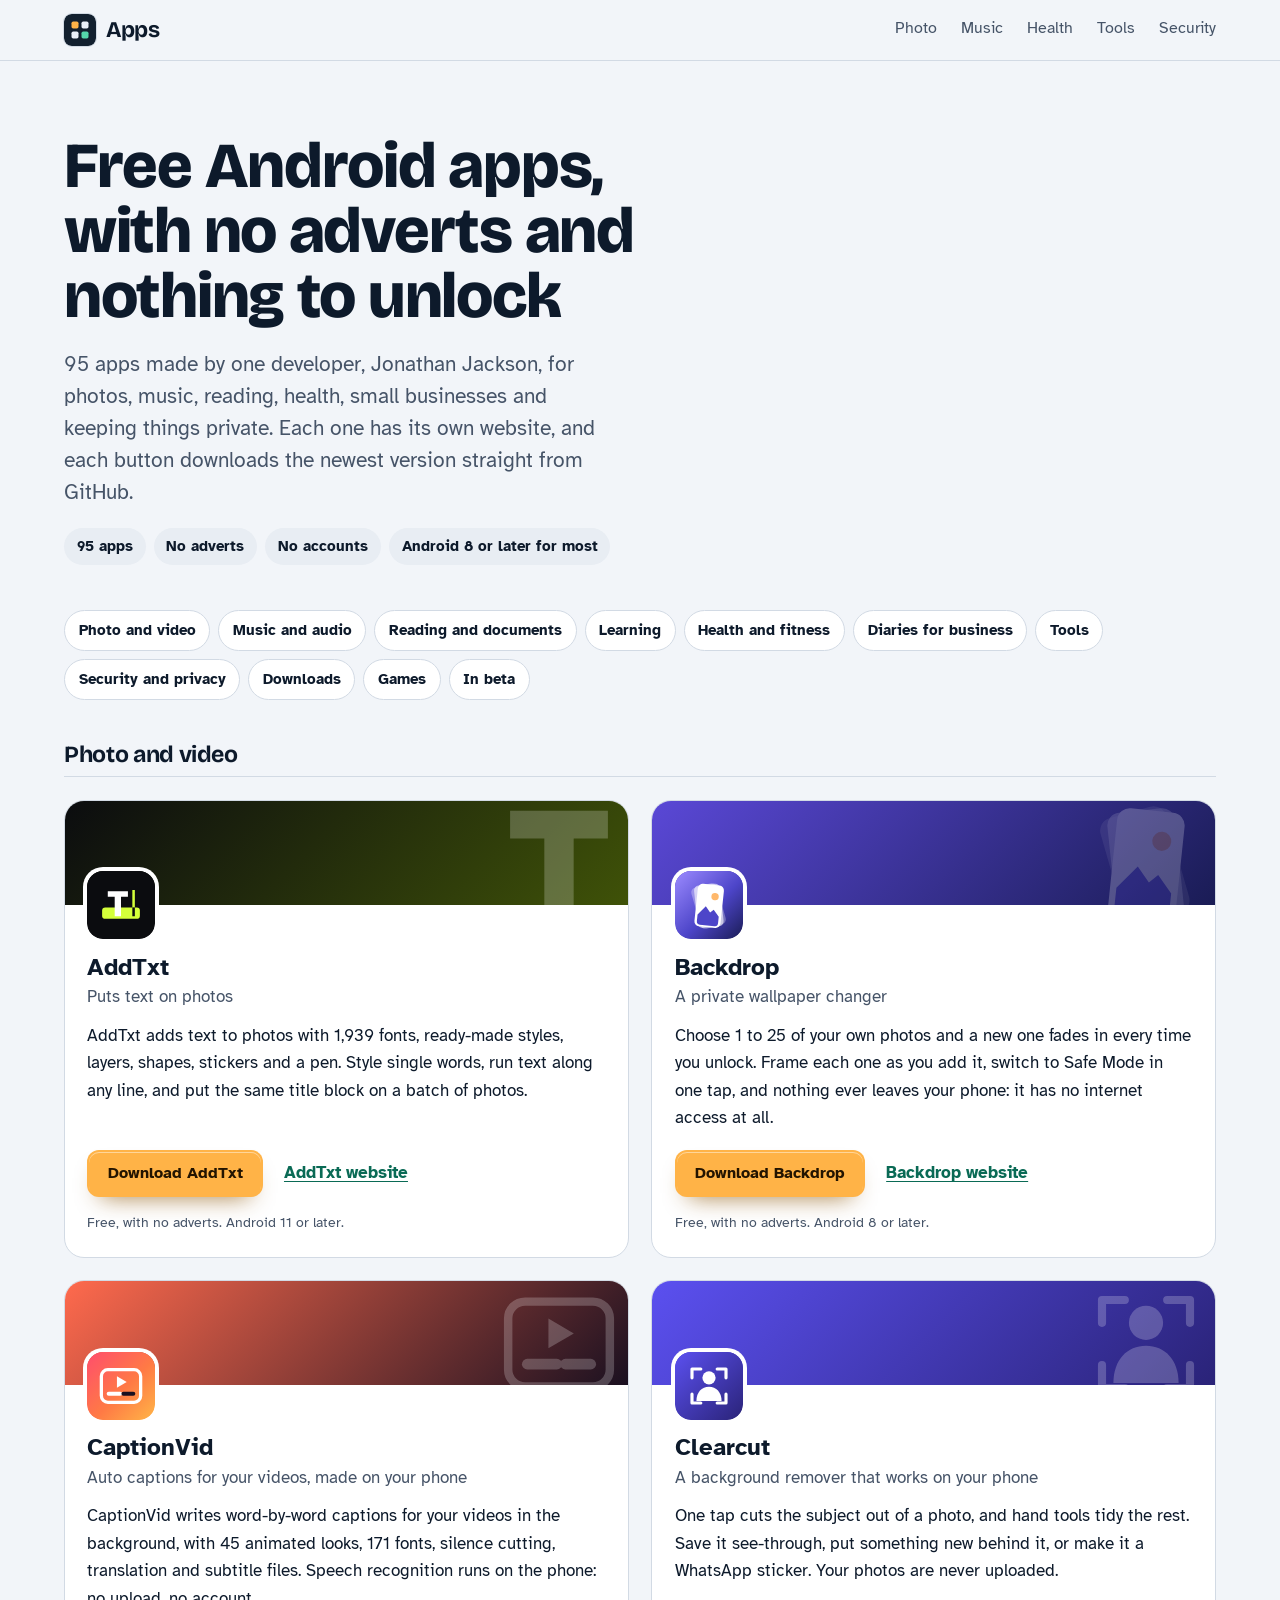
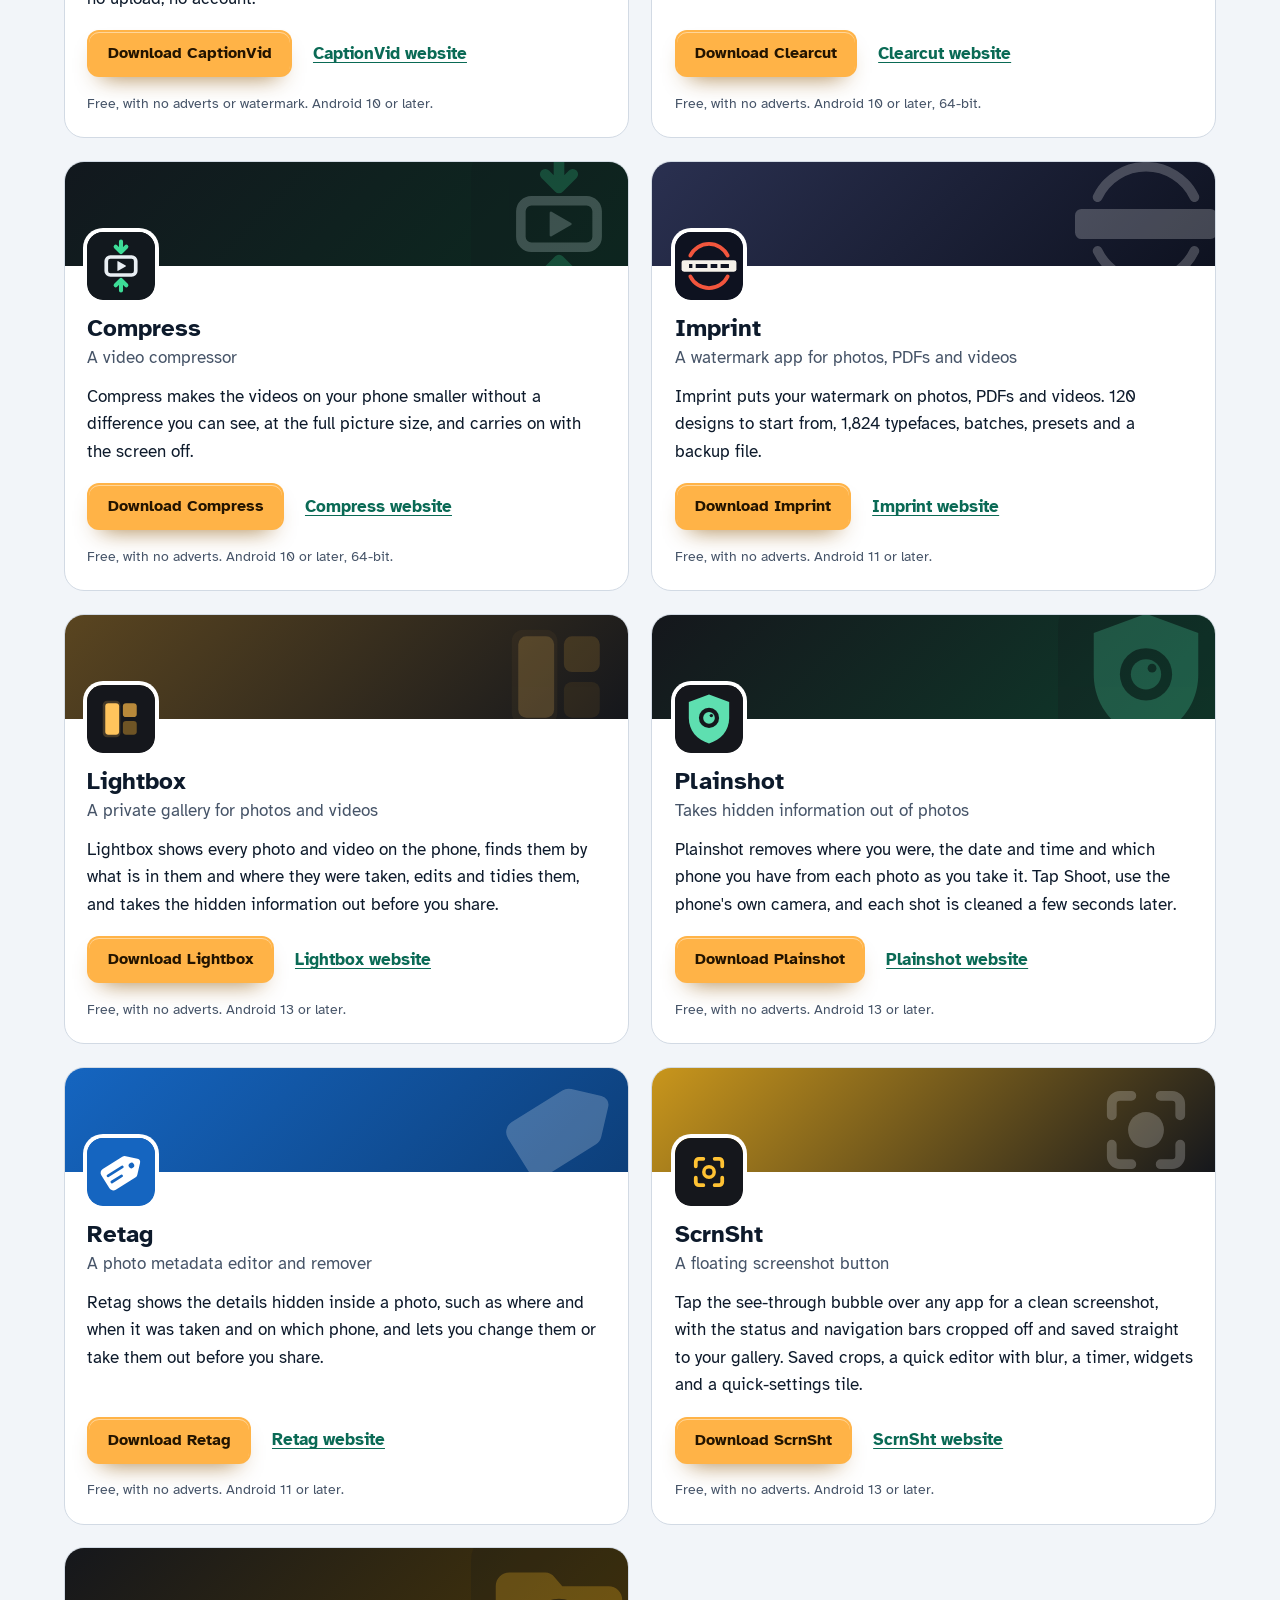
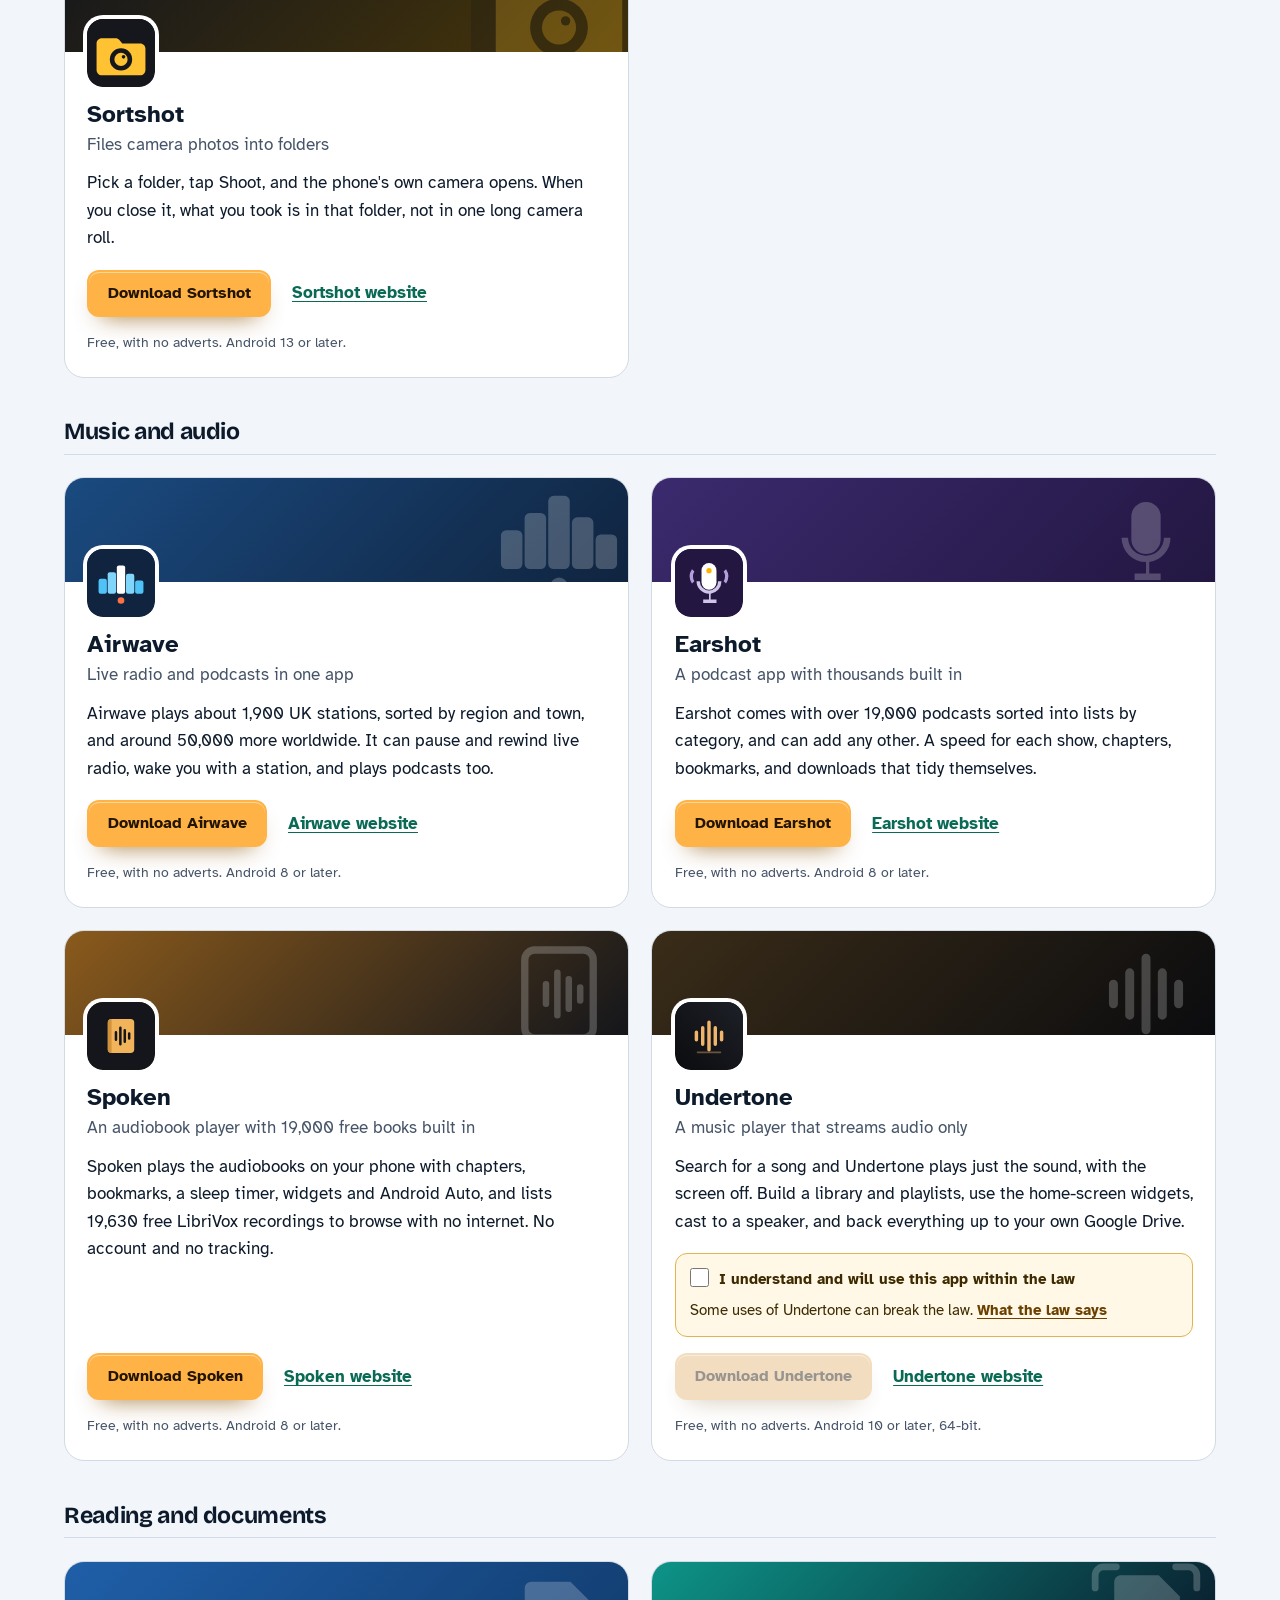
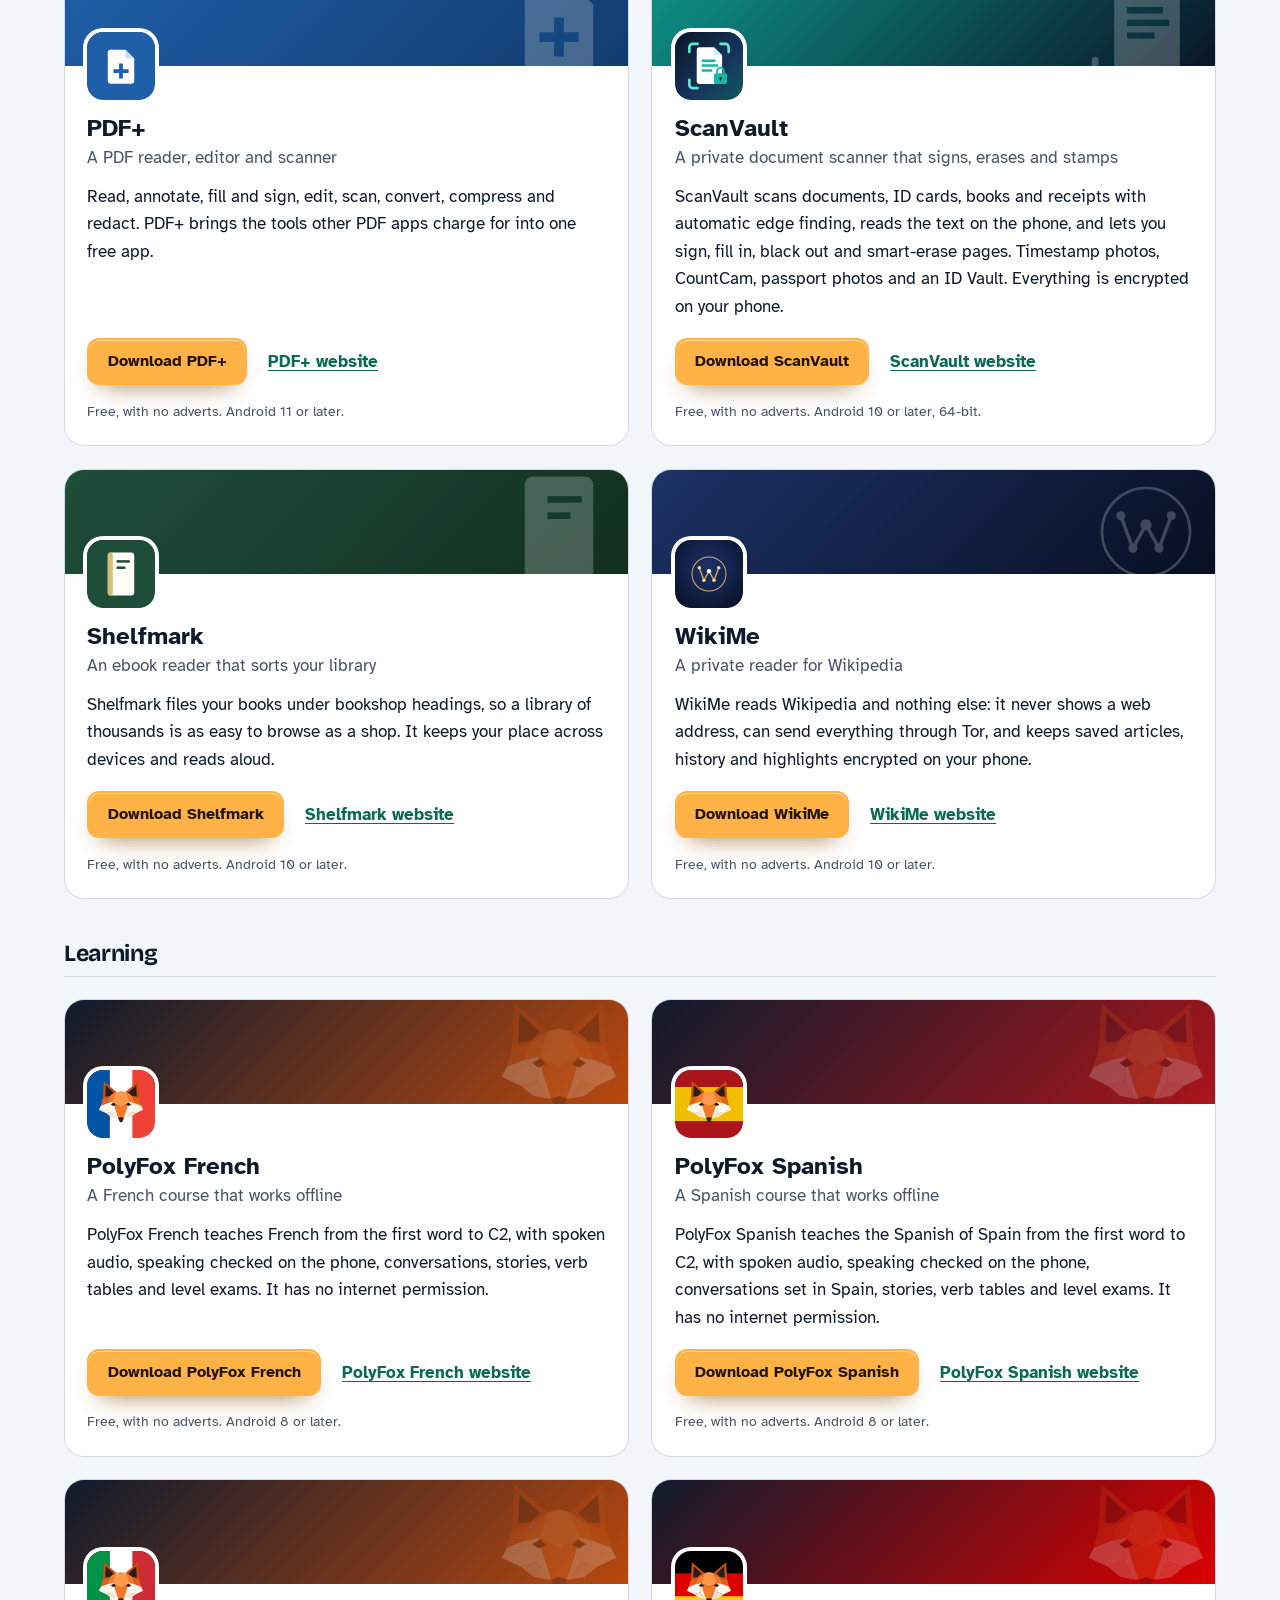
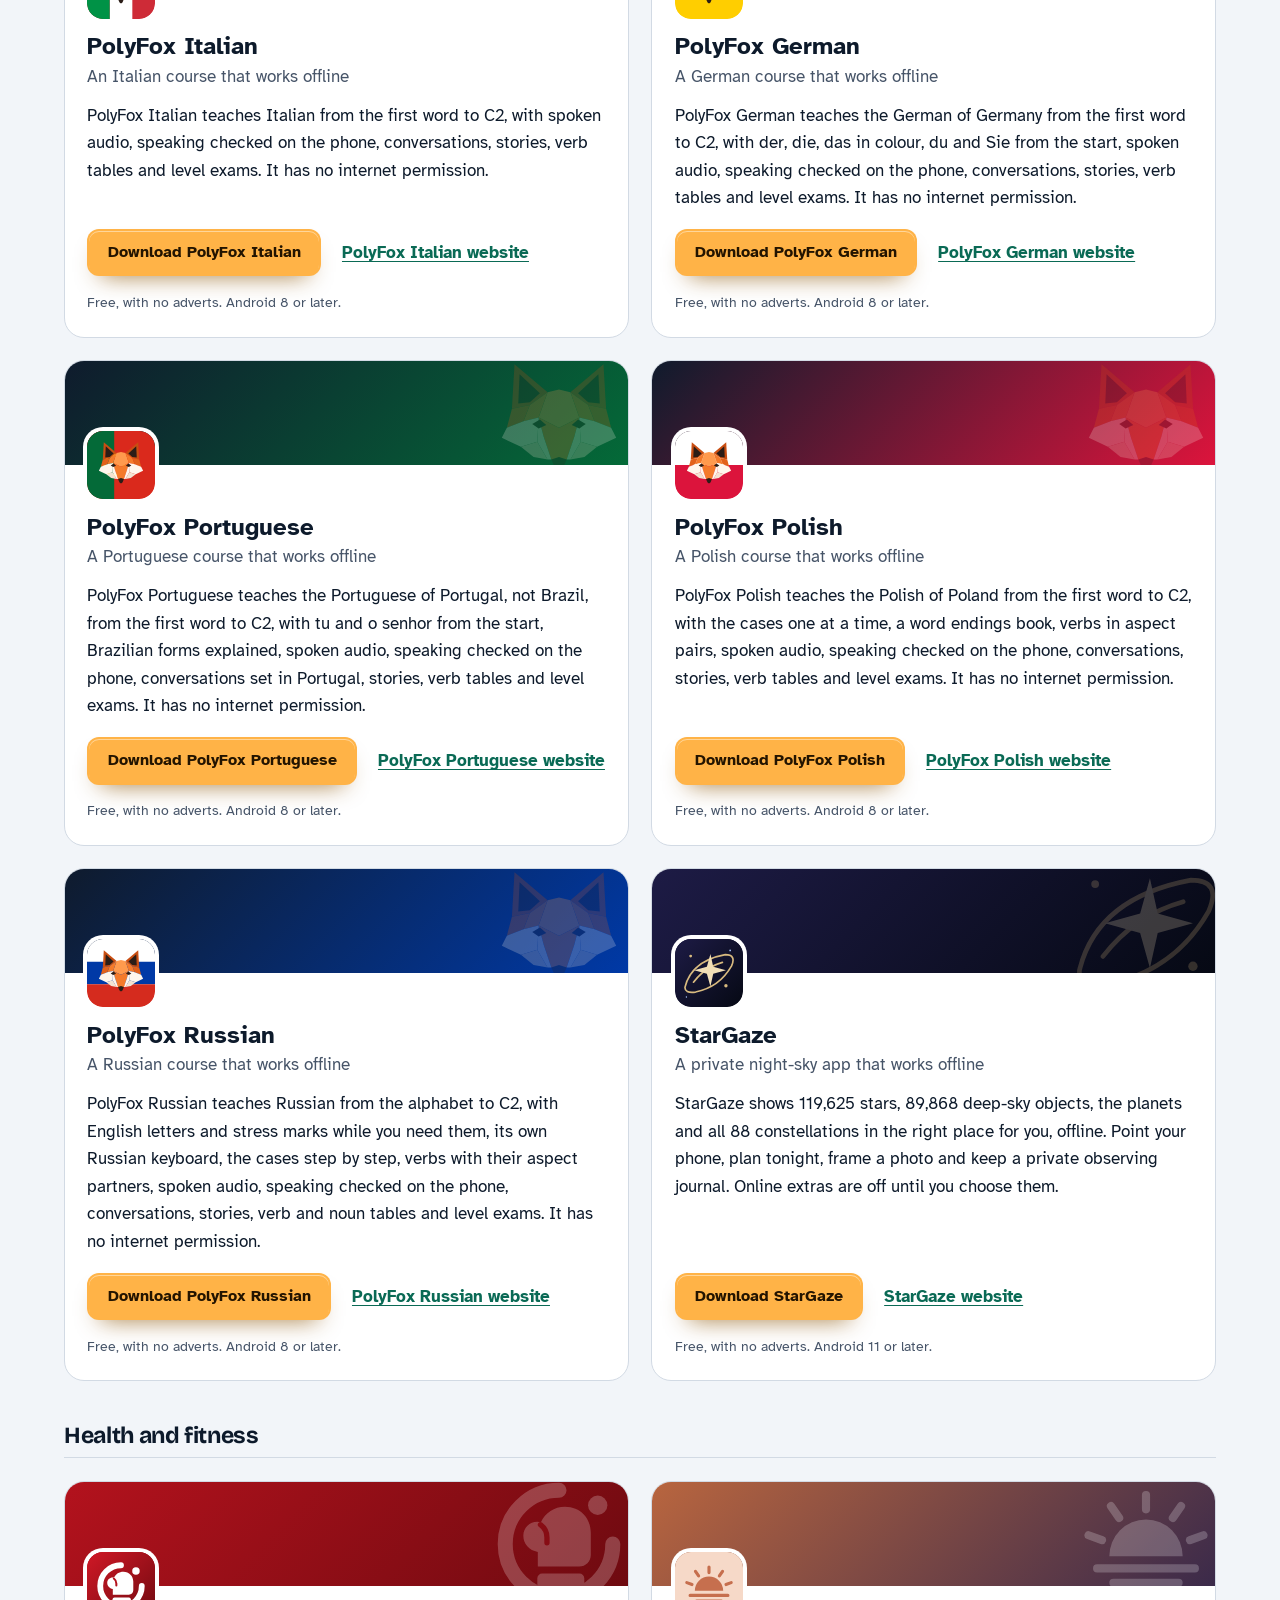
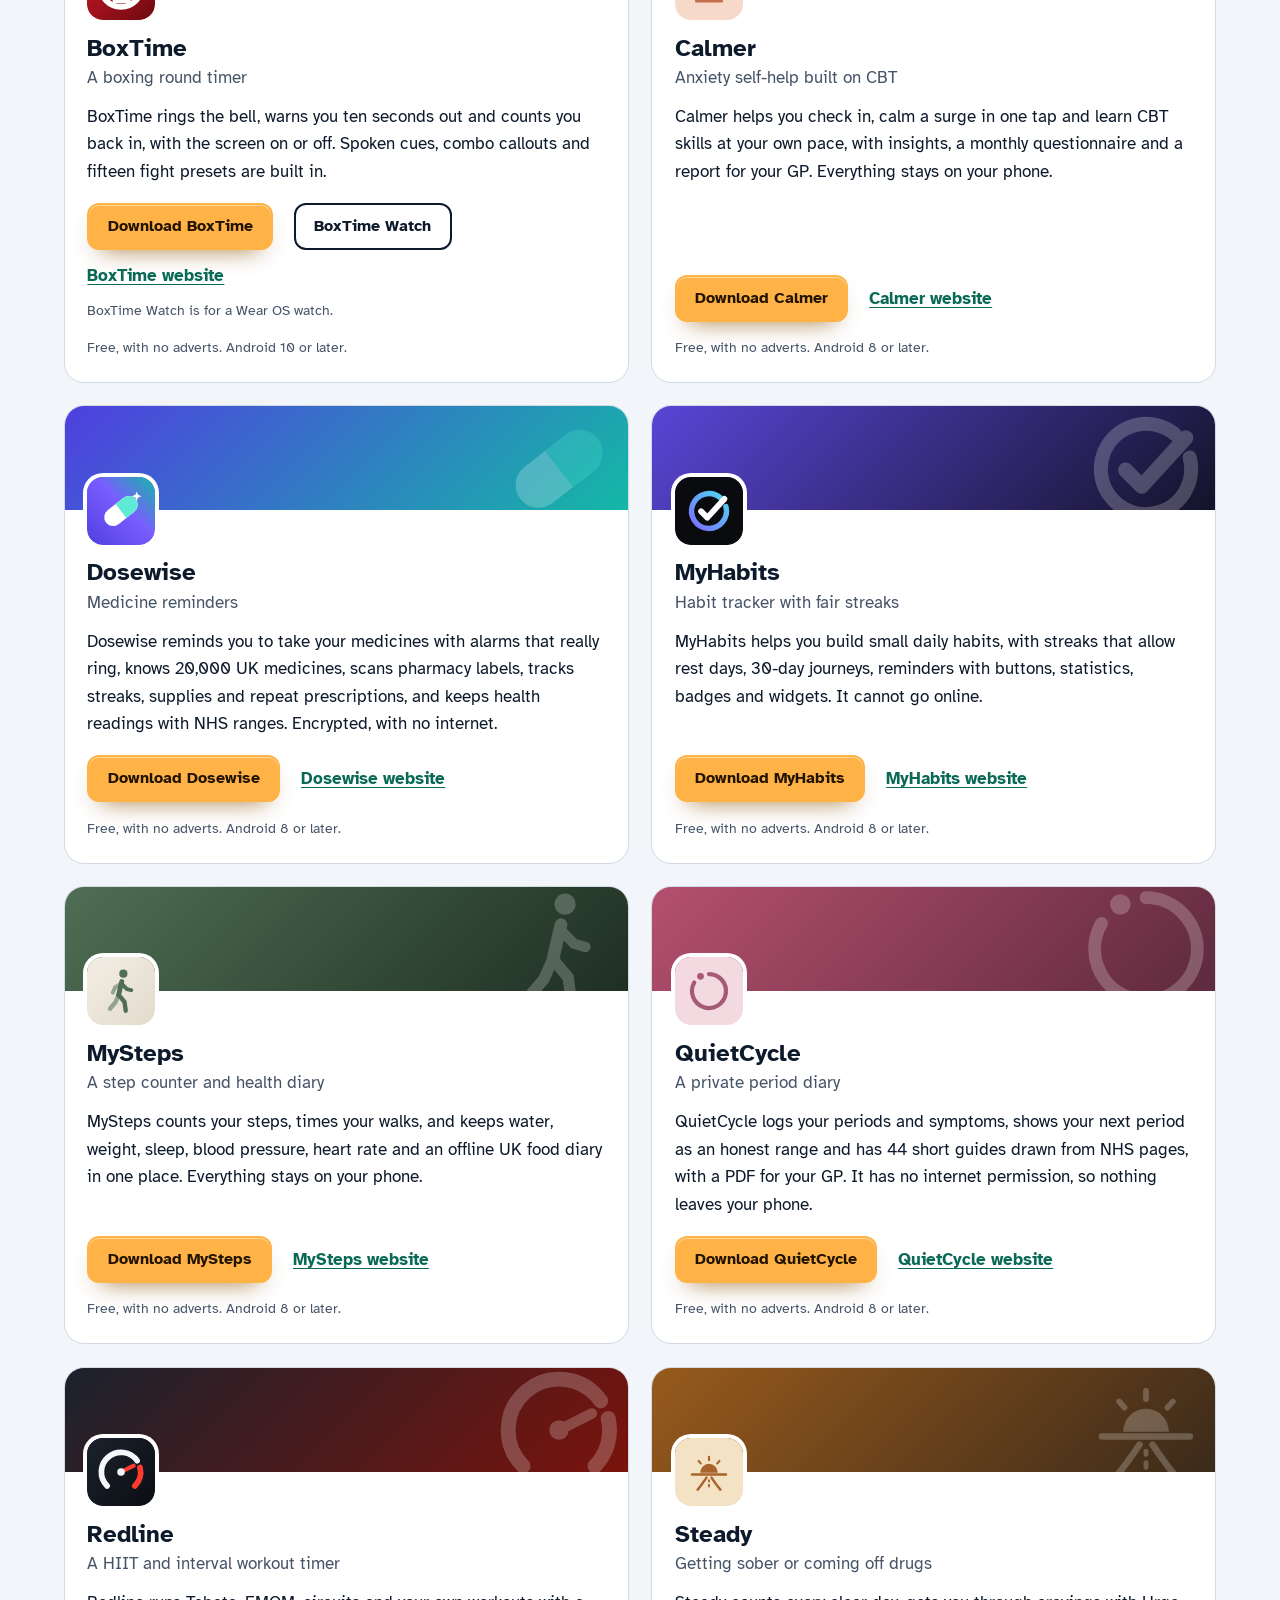
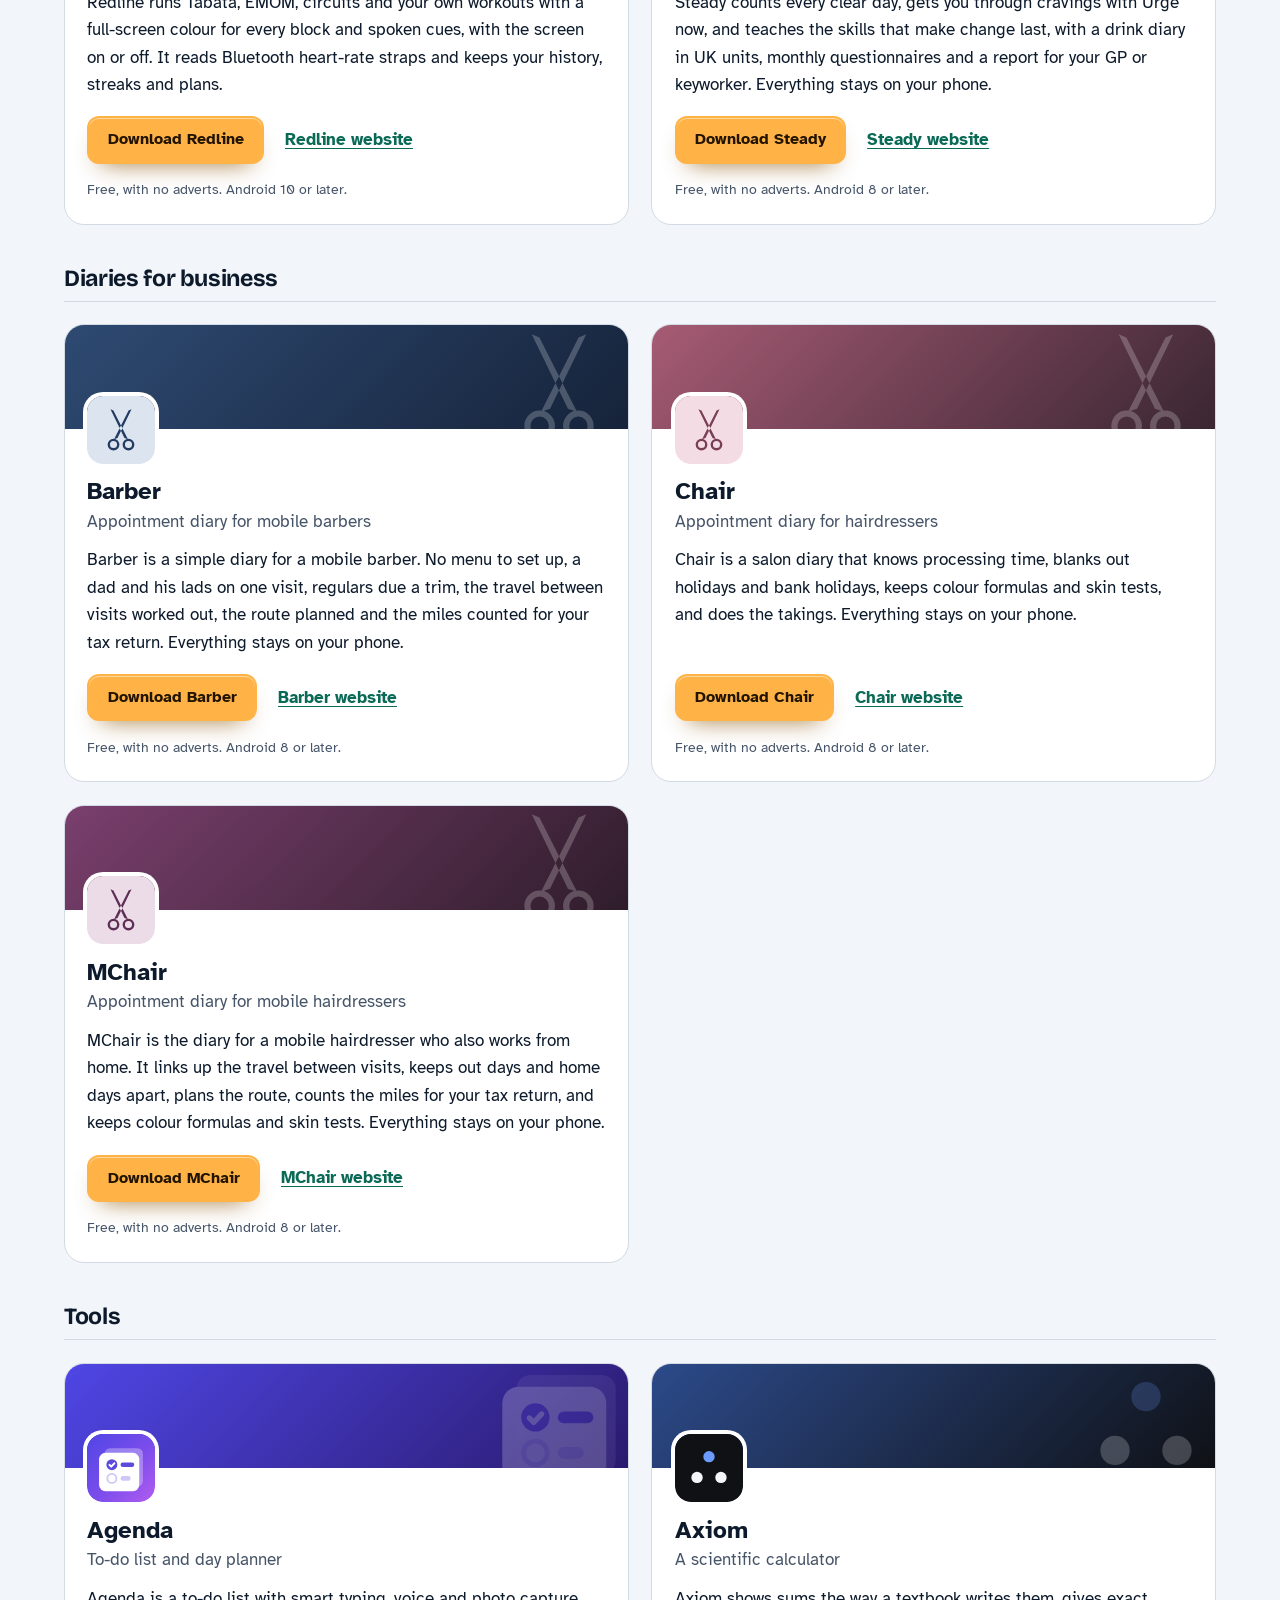
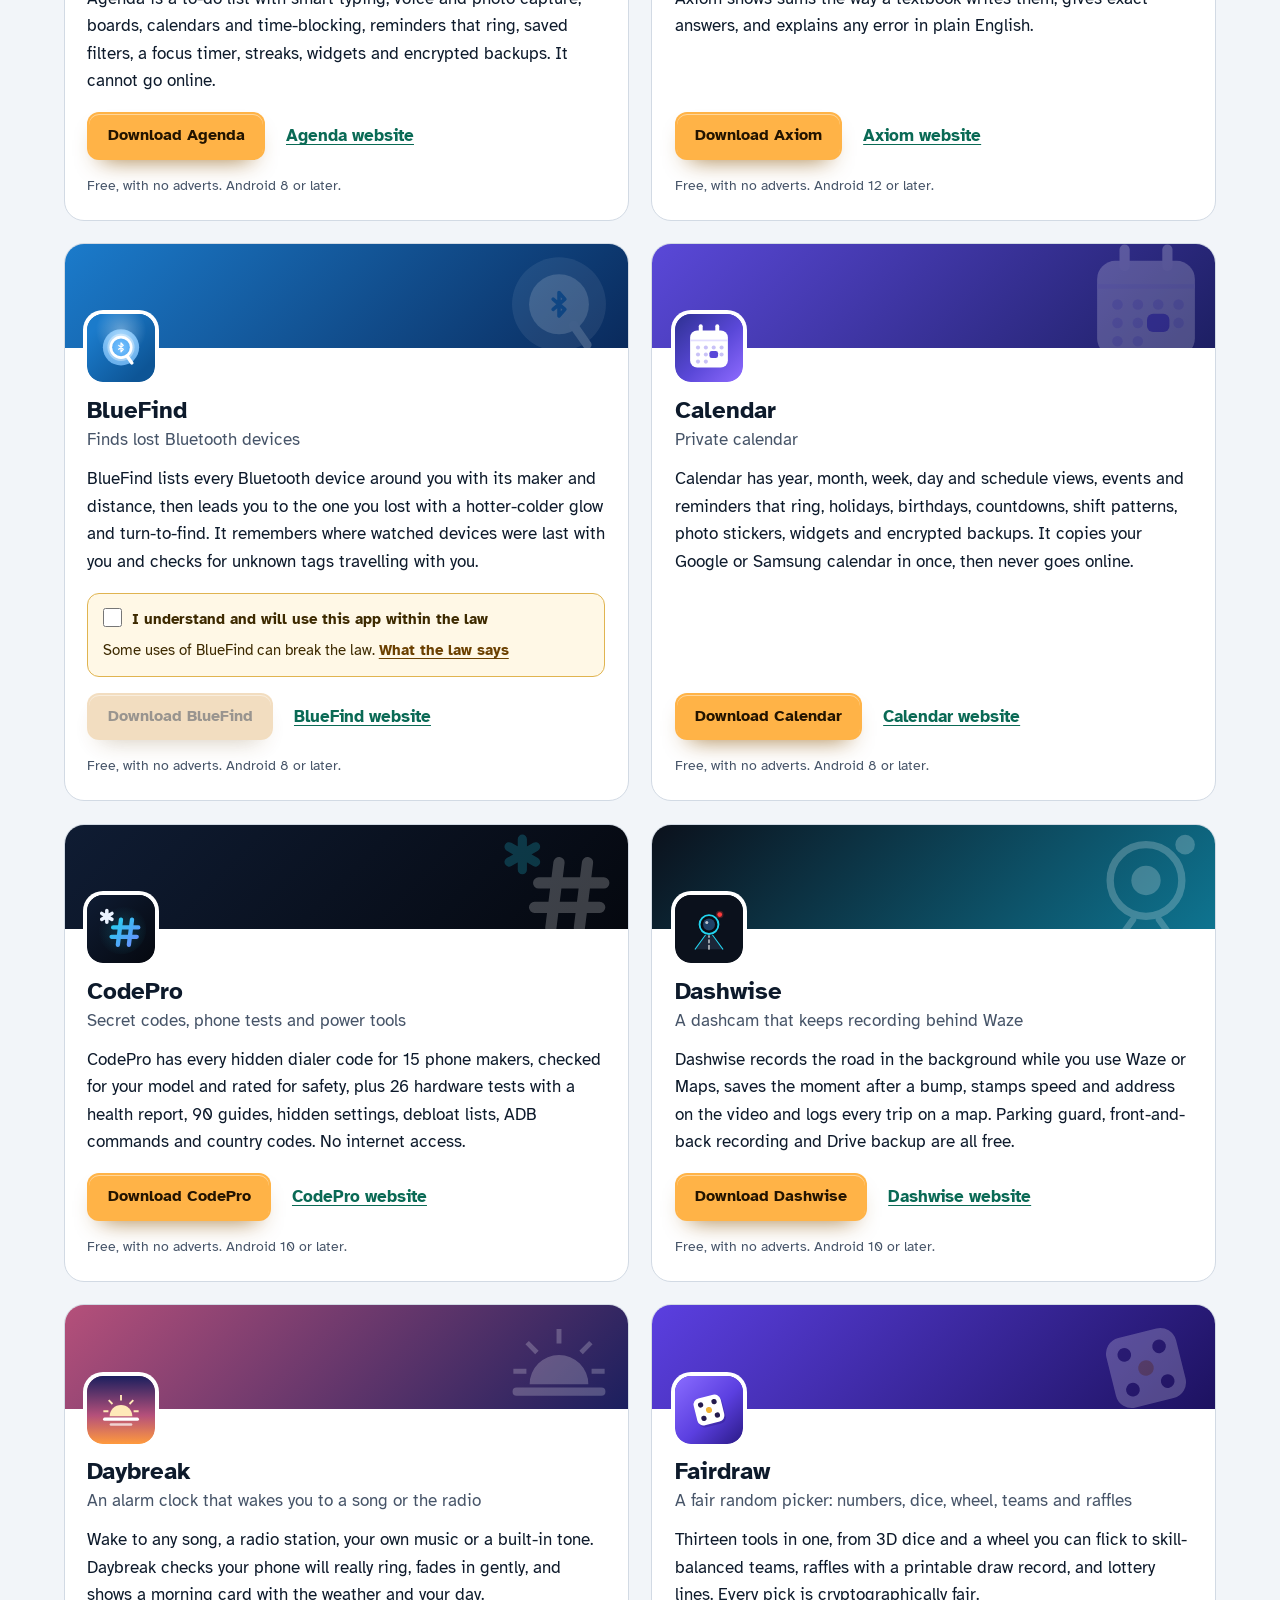
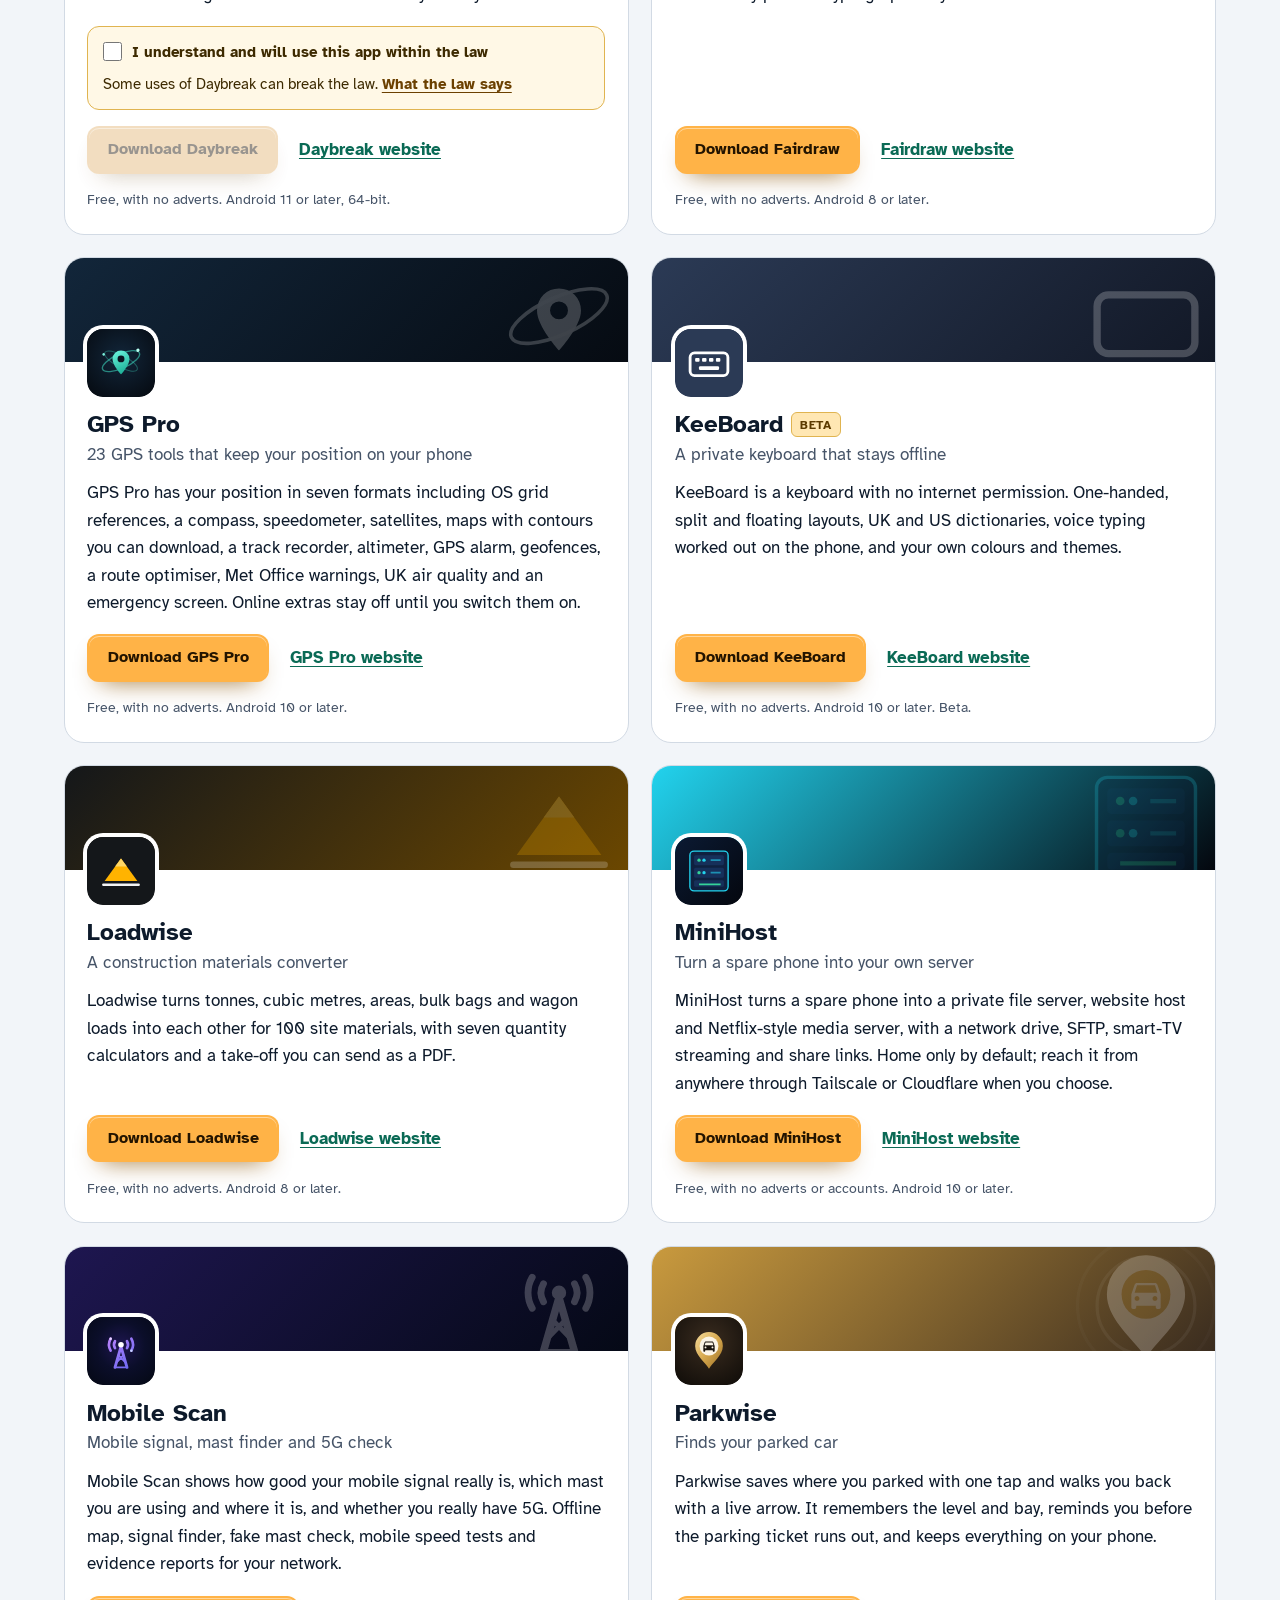
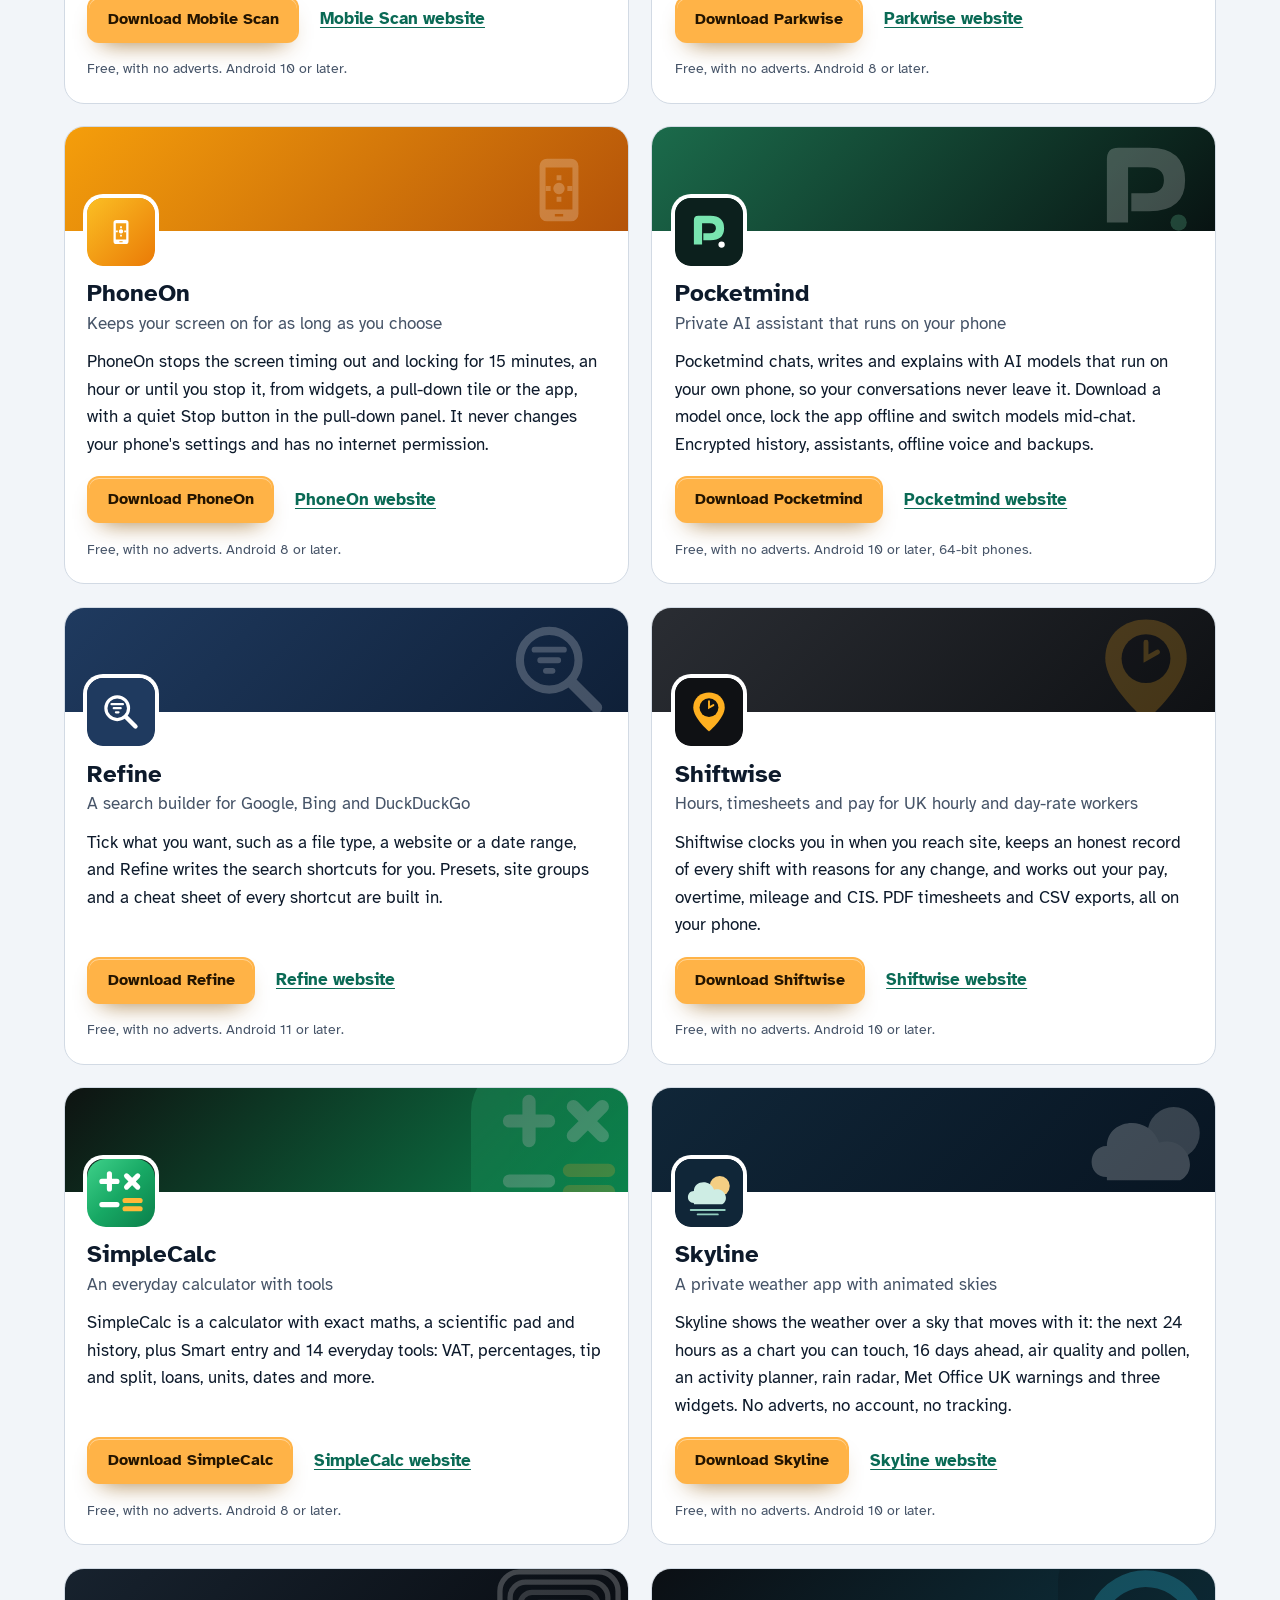
==== index.html @ 177293fd "Hub: remove duplicate PolyFox Portuguese card" ====
<!DOCTYPE html>
<html lang="en-GB">
<head>
<meta charset="utf-8">
<meta name="viewport" content="width=device-width, initial-scale=1">
<title>Free Android apps with no adverts, from one developer</title>
<meta name="description" content="95 free Android apps by Jonathan Jackson: photo and video, music, reading, health, business diaries, tools, security and more. No adverts, nothing to unlock, each with its own website.">
<meta name="author" content="Jonathan Jackson">
<link rel="canonical" href="https://customgpter.github.io/">
<meta name="theme-color" content="#f2f5f9" media="(prefers-color-scheme: light)">
<meta name="theme-color" content="#0a111b" media="(prefers-color-scheme: dark)">
<meta property="og:type" content="website">
<meta property="og:site_name" content="Jonathan Jackson's apps">
<meta property="og:title" content="Free Android apps with no adverts, from one developer">
<meta property="og:description" content="95 free Android apps by Jonathan Jackson: photo and video, music, reading, health, business diaries, tools, security and more. No adverts, nothing to unlock, each with its own website.">
<meta property="og:url" content="https://customgpter.github.io/">
<meta property="og:locale" content="en_GB">
<link rel="icon" href="assets/favicon.svg" type="image/svg+xml">
<link rel="preload" href="assets/fonts/bricolage-grotesque-latin.woff2" as="font" type="font/woff2" crossorigin>
<link rel="stylesheet" href="assets/site.css?v=1">
<link rel="stylesheet" href="assets/hub.css?v=1">
<link rel="stylesheet" href="assets/apps-list.css?v=1">
<script src="assets/apps-list.js?v=1" defer></script>
<script type="application/ld+json">{"@context":"https://schema.org","@type":"WebSite","name":"Jonathan Jackson's apps","url":"https://customgpter.github.io/","inLanguage":"en-GB"}</script>
<script type="application/ld+json">{"@context":"https://schema.org","@type":"ItemList","name":"Free Android apps","url":"https://customgpter.github.io/","itemListElement":[{"@type":"ListItem","position":1,"name":"AddTxt","url":"https://customgpter.github.io/addtxt/"},{"@type":"ListItem","position":2,"name":"Backdrop","url":"https://customgpter.github.io/backdrop/"},{"@type":"ListItem","position":3,"name":"CaptionVid","url":"https://customgpter.github.io/captionvid/"},{"@type":"ListItem","position":4,"name":"Clearcut","url":"https://customgpter.github.io/clearcut/"},{"@type":"ListItem","position":5,"name":"Compress","url":"https://customgpter.github.io/compress/"},{"@type":"ListItem","position":6,"name":"Imprint","url":"https://customgpter.github.io/imprint/"},{"@type":"ListItem","position":7,"name":"Lightbox","url":"https://customgpter.github.io/lightbox/"},{"@type":"ListItem","position":8,"name":"Plainshot","url":"https://customgpter.github.io/plainshot/"},{"@type":"ListItem","position":9,"name":"Retag","url":"https://customgpter.github.io/retag/"},{"@type":"ListItem","position":10,"name":"ScrnSht","url":"https://customgpter.github.io/scrnsht/"},{"@type":"ListItem","position":11,"name":"Sortshot","url":"https://customgpter.github.io/sortshot/"},{"@type":"ListItem","position":12,"name":"Airwave","url":"https://customgpter.github.io/airwave/"},{"@type":"ListItem","position":13,"name":"Earshot","url":"https://customgpter.github.io/earshot/"},{"@type":"ListItem","position":14,"name":"Spoken","url":"https://customgpter.github.io/spoken/"},{"@type":"ListItem","position":15,"name":"Undertone","url":"https://customgpter.github.io/undertone/"},{"@type":"ListItem","position":16,"name":"PDF+","url":"https://customgpter.github.io/pdfplus/"},{"@type":"ListItem","position":17,"name":"ScanVault","url":"https://customgpter.github.io/scanvault/"},{"@type":"ListItem","position":18,"name":"Shelfmark","url":"https://customgpter.github.io/shelfmark/"},{"@type":"ListItem","position":19,"name":"WikiMe","url":"https://customgpter.github.io/wikime/"},{"@type":"ListItem","position":20,"name":"PolyFox French","url":"https://customgpter.github.io/polyfox/"},{"@type":"ListItem","position":21,"name":"PolyFox Spanish","url":"https://customgpter.github.io/polyfox-spanish/"},{"@type":"ListItem","position":22,"name":"PolyFox Italian","url":"https://customgpter.github.io/polyfox-italian/"},{"@type":"ListItem","position":23,"name":"PolyFox German","url":"https://customgpter.github.io/polyfox-german/"},{"@type":"ListItem","position":24,"name":"PolyFox Portuguese","url":"https://customgpter.github.io/polyfox-portuguese/"},{"@type":"ListItem","position":25,"name":"PolyFox Polish","url":"https://customgpter.github.io/polyfox-polish/"},{"@type":"ListItem","position":26,"name":"PolyFox Russian","url":"https://customgpter.github.io/polyfox-russian/"},{"@type":"ListItem","position":27,"name":"StarGaze","url":"https://customgpter.github.io/stargaze/"},{"@type":"ListItem","position":28,"name":"BoxTime","url":"https://customgpter.github.io/boxtime/"},{"@type":"ListItem","position":29,"name":"Calmer","url":"https://customgpter.github.io/calmer/"},{"@type":"ListItem","position":30,"name":"Dosewise","url":"https://customgpter.github.io/dosewise/"},{"@type":"ListItem","position":31,"name":"MyHabits","url":"https://customgpter.github.io/myhabits/"},{"@type":"ListItem","position":32,"name":"MySteps","url":"https://customgpter.github.io/mysteps/"},{"@type":"ListItem","position":33,"name":"QuietCycle","url":"https://customgpter.github.io/quietcycle/"},{"@type":"ListItem","position":34,"name":"Redline","url":"https://customgpter.github.io/redline/"},{"@type":"ListItem","position":35,"name":"Steady","url":"https://customgpter.github.io/steady/"},{"@type":"ListItem","position":36,"name":"Barber","url":"https://customgpter.github.io/barber/"},{"@type":"ListItem","position":37,"name":"Chair","url":"https://customgpter.github.io/chair/"},{"@type":"ListItem","position":38,"name":"MChair","url":"https://customgpter.github.io/mchair/"},{"@type":"ListItem","position":39,"name":"Agenda","url":"https://customgpter.github.io/agenda/"},{"@type":"ListItem","position":40,"name":"Axiom","url":"https://customgpter.github.io/axiom/"},{"@type":"ListItem","position":41,"name":"BlueFind","url":"https://customgpter.github.io/bluefind/"},{"@type":"ListItem","position":42,"name":"Calendar","url":"https://customgpter.github.io/calendar/"},{"@type":"ListItem","position":43,"name":"CodePro","url":"https://customgpter.github.io/codepro/"},{"@type":"ListItem","position":44,"name":"Dashwise","url":"https://customgpter.github.io/dashwise/"},{"@type":"ListItem","position":45,"name":"Daybreak","url":"https://customgpter.github.io/daybreak/"},{"@type":"ListItem","position":46,"name":"Fairdraw","url":"https://customgpter.github.io/fairdraw/"},{"@type":"ListItem","position":47,"name":"GPS Pro","url":"https://customgpter.github.io/gpspro/"},{"@type":"ListItem","position":48,"name":"KeeBoard","url":"https://customgpter.github.io/keeboard/"},{"@type":"ListItem","position":49,"name":"Loadwise","url":"https://customgpter.github.io/loadwise/"},{"@type":"ListItem","position":50,"name":"MiniHost","url":"https://customgpter.github.io/minihost/"},{"@type":"ListItem","position":51,"name":"Mobile Scan","url":"https://customgpter.github.io/mobilescan/"},{"@type":"ListItem","position":52,"name":"Parkwise","url":"https://customgpter.github.io/parkwise/"},{"@type":"ListItem","position":53,"name":"PhoneOn","url":"https://customgpter.github.io/phoneon/"},{"@type":"ListItem","position":54,"name":"Pocketmind","url":"https://customgpter.github.io/pocketmind/"},{"@type":"ListItem","position":55,"name":"Refine","url":"https://customgpter.github.io/refine/"},{"@type":"ListItem","position":56,"name":"Shiftwise","url":"https://customgpter.github.io/shiftwise/"},{"@type":"ListItem","position":57,"name":"SimpleCalc","url":"https://customgpter.github.io/simplecalc/"},{"@type":"ListItem","position":58,"name":"Skyline","url":"https://customgpter.github.io/skyline/"},{"@type":"ListItem","position":59,"name":"Tagger","url":"https://customgpter.github.io/tagger/"},{"@type":"ListItem","position":60,"name":"TotalClean","url":"https://customgpter.github.io/totalclean/"},{"@type":"ListItem","position":61,"name":"TVLink","url":"https://customgpter.github.io/tvlink/"},{"@type":"ListItem","position":62,"name":"Unbox","url":"https://customgpter.github.io/unbox/"},{"@type":"ListItem","position":63,"name":"WhatsKeep","url":"https://customgpter.github.io/whatskeep/"},{"@type":"ListItem","position":64,"name":"WiFi Scan","url":"https://customgpter.github.io/wifiscan/"},{"@type":"ListItem","position":65,"name":"Auditly","url":"https://customgpter.github.io/auditly/"},{"@type":"ListItem","position":66,"name":"Backchannel","url":"https://customgpter.github.io/backchannel/"},{"@type":"ListItem","position":67,"name":"ENotes","url":"https://customgpter.github.io/enotes/"},{"@type":"ListItem","position":68,"name":"FindMe","url":"https://customgpter.github.io/findme/"},{"@type":"ListItem","position":69,"name":"iLock","url":"https://customgpter.github.io/ilock/"},{"@type":"ListItem","position":70,"name":"ImSafe","url":"https://customgpter.github.io/imsafe/"},{"@type":"ListItem","position":71,"name":"IShred","url":"https://customgpter.github.io/ishred/"},{"@type":"ListItem","position":72,"name":"LockBox","url":"https://customgpter.github.io/lockbox/"},{"@type":"ListItem","position":73,"name":"PassVault","url":"https://customgpter.github.io/passvault/"},{"@type":"ListItem","position":74,"name":"SpyFind","url":"https://customgpter.github.io/spyfind/"},{"@type":"ListItem","position":75,"name":"TextWipe","url":"https://customgpter.github.io/textwipe/"},{"@type":"ListItem","position":76,"name":"Tracewire","url":"https://customgpter.github.io/tracewire/"},{"@type":"ListItem","position":77,"name":"Vigil","url":"https://customgpter.github.io/vigil/"},{"@type":"ListItem","position":78,"name":"Grab","url":"https://customgpter.github.io/grab/"},{"@type":"ListItem","position":79,"name":"Swarm","url":"https://customgpter.github.io/swarm/"},{"@type":"ListItem","position":80,"name":"Plane Games","url":"https://customgpter.github.io/plane-games/"},{"@type":"ListItem","position":81,"name":"Ninefold","url":"https://customgpter.github.io/ninefold/"},{"@type":"ListItem","position":82,"name":"Cubewise","url":"https://customgpter.github.io/cubewise/"},{"@type":"ListItem","position":83,"name":"Tilewise","url":"https://customgpter.github.io/tilewise/"},{"@type":"ListItem","position":84,"name":"Letterwise","url":"https://customgpter.github.io/letterwise/"},{"@type":"ListItem","position":85,"name":"Kingside","url":"https://customgpter.github.io/kingside/"},{"@type":"ListItem","position":86,"name":"Deckhand","url":"https://customgpter.github.io/deckhand/"},{"@type":"ListItem","position":87,"name":"SNESForge","url":"https://customgpter.github.io/snesforge/"},{"@type":"ListItem","position":88,"name":"Fame Boy","url":"https://customgpter.github.io/fameboy/"},{"@type":"ListItem","position":89,"name":"PSPPro","url":"https://customgpter.github.io/psppro/"},{"@type":"ListItem","position":90,"name":"MegaGen","url":"https://customgpter.github.io/megagen/"},{"@type":"ListItem","position":91,"name":"QVR","url":"https://customgpter.github.io/qvr/"},{"@type":"ListItem","position":92,"name":"QVR Watch","url":"https://customgpter.github.io/qvr-watch/"},{"@type":"ListItem","position":93,"name":"QVRLite","url":"https://customgpter.github.io/qvrlite/"},{"@type":"ListItem","position":94,"name":"Onionz","url":"https://customgpter.github.io/onionz/"},{"@type":"ListItem","position":95,"name":"OnionzWeb","url":"https://customgpter.github.io/onionzweb/"}]}</script>
</head>
<body>
<a class="skip" href="#main">Skip to content</a>
<header class="masthead">
<div class="wrap">
<a class="brand" href="/" aria-label="All apps, home"><svg viewBox="0 0 64 64" aria-hidden="true"><rect width="64" height="64" rx="14" fill="#13202f"/><rect x="15" y="15" width="14" height="14" rx="3.5" fill="#ffb347"/><rect x="35" y="15" width="14" height="14" rx="3.5" fill="#eaf0f8"/><rect x="15" y="35" width="14" height="14" rx="3.5" fill="#eaf0f8"/><rect x="35" y="35" width="14" height="14" rx="3.5" fill="#55d6ab"/></svg><span>Apps</span></a>
<nav aria-label="Main"><ul><li><a href="/#apps-photo">Photo</a></li><li><a href="/#apps-audio">Music</a></li><li><a href="/#apps-health">Health</a></li><li><a href="/#apps-tools">Tools</a></li><li><a href="/#apps-security">Security</a></li></ul></nav>
</div>
</header>
<main id="main">
<div class="wrap hub-hero">
<h1>Free Android apps, with no adverts and nothing to unlock</h1>
<p class="lede">95 apps made by one developer, Jonathan Jackson, for photos, music, reading, health, small businesses and keeping things private. Each one has its own website, and each button downloads the newest version straight from GitHub.</p>
<ul class="hub-facts"><li>95 apps</li><li>No adverts</li><li>No accounts</li><li>Android 8 or later for most</li></ul>
</div>
<div class="wrap hub-list">
<!-- apps:start -->
<nav class="mapps-jump" aria-label="App groups"><ul><li><a href="#apps-photo">Photo and video</a></li><li><a href="#apps-audio">Music and audio</a></li><li><a href="#apps-reading">Reading and documents</a></li><li><a href="#apps-learning">Learning</a></li><li><a href="#apps-health">Health and fitness</a></li><li><a href="#apps-diaries">Diaries for business</a></li><li><a href="#apps-tools">Tools</a></li><li><a href="#apps-security">Security and privacy</a></li><li><a href="#apps-downloads">Downloads</a></li><li><a href="#apps-games">Games</a></li><li><a href="#apps-testing">In beta</a></li></ul></nav>
<div class="mapps-group" role="group" aria-labelledby="apps-photo"><h2 class="mapps-cat" id="apps-photo">Photo and video</h2>
<ul class="mapps"><li class="mapp" style="--b:#0b0c0f;--b2:#3f5208"><div class="mapp-cover" aria-hidden="true"><svg viewBox="0 0 108 108"><path fill="#fff" d="M24 22h60v17H63v49H45V39H24z"/></svg></div><div class="mapp-body"><svg class="mapp-icon" viewBox="0 0 108 108" aria-hidden="true"><rect width="108" height="108" rx="24" fill="#0b0c0f"/><path fill="#d4ff3a" d="M29 58h50a5 5 0 0 1 5 5v8a5 5 0 0 1-5 5H29a5 5 0 0 1-5-5v-8a5 5 0 0 1 5-5z"/><path fill="#fff" d="M33 32h32v9H54v31H44V41H33z"/><path fill="#d4ff3a" d="M72 30h4v28h-4z"/><path fill="#0b0c0f" d="M72 58h4v14h-4z"/></svg><h3>AddTxt</h3><p class="mapp-kind">Puts text on photos</p><p class="mapp-say">AddTxt adds text to photos with 1,939 fonts, ready-made styles, layers, shapes, stickers and a pen. Style single words, run text along any line, and put the same title block on a batch of photos.</p><p class="mapp-go"><a class="button" href="https://github.com/CustomGPTer/addtxt/releases/latest/download/AddTxt.apk">Download AddTxt</a><a class="mapp-site" href="https://customgpter.github.io/addtxt/">AddTxt website</a></p><p class="mapp-needs">Free, with no adverts. Android 11 or later.</p></div></li>
<li class="mapp" style="--b:#5a48d6;--b2:#1a1c55"><div class="mapp-cover" aria-hidden="true"><svg viewBox="0 0 108 108"><g transform="translate(54 58) scale(1.3) translate(-54 -58)"><rect x="38" y="30" width="32" height="52" rx="6" fill="#fff" fill-opacity=".3" transform="rotate(-16 54 58)"/><rect x="38" y="30" width="32" height="52" rx="6" fill="#fff" fill-opacity=".6" transform="rotate(-6 54 58)"/><g transform="rotate(6 54 58)"><rect x="38" y="30" width="32" height="52" rx="6" fill="#fff"/><path d="M41 68l9-11 6 7 4-4 7 8v8a4 4 0 0 1-4 4H45a4 4 0 0 1-4-4z" fill="#4d45c9"/><circle cx="60" cy="44" r="4.5" fill="#FFB86B"/></g></g></svg></div><div class="mapp-body"><svg class="mapp-icon" viewBox="0 0 108 108" aria-hidden="true"><defs><linearGradient id="i-backdrop-mapp-cc" x1="0" y1="0" x2="1" y2="1"><stop offset="0" stop-color="#9c8bff"/><stop offset=".55" stop-color="#4d45c9"/><stop offset="1" stop-color="#1a1c55"/></linearGradient></defs><rect width="108" height="108" rx="24" fill="url(#i-backdrop-mapp-cc)"/><g transform="translate(54 58) scale(1.3) translate(-54 -58)"><rect x="38" y="30" width="32" height="52" rx="6" fill="#fff" fill-opacity=".3" transform="rotate(-16 54 58)"/><rect x="38" y="30" width="32" height="52" rx="6" fill="#fff" fill-opacity=".6" transform="rotate(-6 54 58)"/><g transform="rotate(6 54 58)"><rect x="38" y="30" width="32" height="52" rx="6" fill="#fff"/><path d="M41 68l9-11 6 7 4-4 7 8v8a4 4 0 0 1-4 4H45a4 4 0 0 1-4-4z" fill="#4d45c9"/><circle cx="60" cy="44" r="4.5" fill="#FFB86B"/></g></g></svg><h3>Backdrop</h3><p class="mapp-kind">A private wallpaper changer</p><p class="mapp-say">Choose 1 to 25 of your own photos and a new one fades in every time you unlock. Frame each one as you add it, switch to Safe Mode in one tap, and nothing ever leaves your phone: it has no internet access at all.</p><p class="mapp-go"><a class="button" href="https://github.com/CustomGPTer/backdrop/releases/latest/download/Backdrop.apk">Download Backdrop</a><a class="mapp-site" href="https://customgpter.github.io/backdrop/">Backdrop website</a></p><p class="mapp-needs">Free, with no adverts. Android 8 or later.</p></div></li>
<li class="mapp" style="--b:#ff6a4d;--b2:#1a1020"><div class="mapp-cover" aria-hidden="true"><svg viewBox="0 0 108 108"><g transform="translate(54 54) scale(1.3) translate(-54 -54)"><path d="M38,34 h32 a8,8 0 0 1 8,8 v24 a8,8 0 0 1 -8,8 h-32 a8,8 0 0 1 -8,-8 v-24 a8,8 0 0 1 8,-8 z" fill="none" stroke="#fff" stroke-width="4"/><path d="M49,42 L61,49 L49,56 Z" fill="#fff"/><path d="M39,61 h14 a2.5,2.5 0 0 1 0,5 h-14 a2.5,2.5 0 0 1 0,-5 z" fill="#fff"/><path d="M57,61 h12 a2.5,2.5 0 0 1 0,5 h-12 a2.5,2.5 0 0 1 0,-5 z" fill="#ffffff"/></g></svg></div><div class="mapp-body"><svg class="mapp-icon" viewBox="0 0 108 108" aria-hidden="true"><defs><linearGradient id="i-captionvid-cvbg" x1="0" y1="0" x2="1" y2="1"><stop offset="0" stop-color="#ff4d6d"/><stop offset=".55" stop-color="#ff7a45"/><stop offset="1" stop-color="#ffb547"/></linearGradient></defs><rect width="108" height="108" rx="24" fill="url(#i-captionvid-cvbg)"/><g transform="translate(54 54) scale(1.3) translate(-54 -54)"><path d="M38,34 h32 a8,8 0 0 1 8,8 v24 a8,8 0 0 1 -8,8 h-32 a8,8 0 0 1 -8,-8 v-24 a8,8 0 0 1 8,-8 z" fill="none" stroke="#fff" stroke-width="4"/><path d="M49,42 L61,49 L49,56 Z" fill="#fff"/><path d="M39,61 h14 a2.5,2.5 0 0 1 0,5 h-14 a2.5,2.5 0 0 1 0,-5 z" fill="#fff"/><path d="M57,61 h12 a2.5,2.5 0 0 1 0,5 h-12 a2.5,2.5 0 0 1 0,-5 z" fill="#1a1020"/></g></svg><h3>CaptionVid</h3><p class="mapp-kind">Auto captions for your videos, made on your phone</p><p class="mapp-say">CaptionVid writes word-by-word captions for your videos in the background, with 45 animated looks, 171 fonts, silence cutting, translation and subtitle files. Speech recognition runs on the phone: no upload, no account.</p><p class="mapp-go"><a class="button" href="https://github.com/CustomGPTer/captionvid/releases/latest/download/CaptionVid.apk">Download CaptionVid</a><a class="mapp-site" href="https://customgpter.github.io/captionvid/">CaptionVid website</a></p><p class="mapp-needs">Free, with no adverts or watermark. Android 10 or later.</p></div></li><li class="mapp" style="--b:#5b50f0;--b2:#2a2378"><div class="mapp-cover" aria-hidden="true"><svg viewBox="0 0 108 108"><circle cx="54" cy="41" r="10.5" fill="#fff"/><path d="M34 78c0-14.5 8.5-23 20-23s20 8.5 20 23z" fill="#fff"/><path d="M27 41V27h14M67 27h14v14M27 67v14h14M67 81h14V67" fill="none" stroke="#fff" stroke-width="5" stroke-linecap="round" stroke-linejoin="round"/></svg></div><div class="mapp-body"><svg class="mapp-icon" viewBox="0 0 108 108" aria-hidden="true"><defs><linearGradient id="i-clearcut-mapp-cc" x1="0" y1="0" x2="1" y2="1"><stop offset="0" stop-color="#5b50f0"/><stop offset="1" stop-color="#2a2378"/></linearGradient></defs><rect width="108" height="108" rx="24" fill="url(#i-clearcut-mapp-cc)"/><circle cx="54" cy="41" r="10.5" fill="#fff"/><path d="M34 78c0-14.5 8.5-23 20-23s20 8.5 20 23z" fill="#fff"/><path d="M27 41V27h14M67 27h14v14M27 67v14h14M67 81h14V67" fill="none" stroke="#fff" stroke-width="5" stroke-linecap="round" stroke-linejoin="round"/></svg><h3>Clearcut</h3><p class="mapp-kind">A background remover that works on your phone</p><p class="mapp-say">One tap cuts the subject out of a photo, and hand tools tidy the rest. Save it see-through, put something new behind it, or make it a WhatsApp sticker. Your photos are never uploaded.</p><p class="mapp-go"><a class="button" href="https://github.com/CustomGPTer/clearcut/releases/latest/download/Clearcut.apk">Download Clearcut</a><a class="mapp-site" href="https://customgpter.github.io/clearcut/">Clearcut website</a></p><p class="mapp-needs">Free, with no adverts. Android 10 or later, 64-bit.</p></div></li>
<li class="mapp" style="--b:#12181e;--b2:#0c2a20"><div class="mapp-cover" aria-hidden="true"><svg viewBox="0 0 108 108"><rect width="108" height="108" rx="24" fill="#12181e"/><g transform="translate(54 54) scale(1.3) translate(-54 -54)"><path fill="none" stroke="#e9eef3" stroke-width="4.5" stroke-linejoin="round" d="M41 43h26a5 5 0 0 1 5 5v12a5 5 0 0 1-5 5H41a5 5 0 0 1-5-5V48a5 5 0 0 1 5-5z"/><path fill="#e9eef3" d="M50.5 48.2l9.2 5.3a.6.6 0 0 1 0 1l-9.2 5.3a.6.6 0 0 1-.9-.5V48.7a.6.6 0 0 1 .9-.5z"/><path fill="none" stroke="#3ddc97" stroke-width="5" stroke-linecap="round" stroke-linejoin="round" d="M54 24v12M47.5 30.5 54 37l6.5-6.5M54 84V72M47.5 77.5 54 71l6.5 6.5"/></g></svg></div><div class="mapp-body"><svg class="mapp-icon" viewBox="0 0 108 108" aria-hidden="true"><rect width="108" height="108" rx="24" fill="#12181e"/><g transform="translate(54 54) scale(1.3) translate(-54 -54)"><path fill="none" stroke="#e9eef3" stroke-width="4.5" stroke-linejoin="round" d="M41 43h26a5 5 0 0 1 5 5v12a5 5 0 0 1-5 5H41a5 5 0 0 1-5-5V48a5 5 0 0 1 5-5z"/><path fill="#e9eef3" d="M50.5 48.2l9.2 5.3a.6.6 0 0 1 0 1l-9.2 5.3a.6.6 0 0 1-.9-.5V48.7a.6.6 0 0 1 .9-.5z"/><path fill="none" stroke="#3ddc97" stroke-width="5" stroke-linecap="round" stroke-linejoin="round" d="M54 24v12M47.5 30.5 54 37l6.5-6.5M54 84V72M47.5 77.5 54 71l6.5 6.5"/></g></svg><h3>Compress</h3><p class="mapp-kind">A video compressor</p><p class="mapp-say">Compress makes the videos on your phone smaller without a difference you can see, at the full picture size, and carries on with the screen off.</p><p class="mapp-go"><a class="button" href="https://github.com/CustomGPTer/compress/releases/latest/download/Compress.apk">Download Compress</a><a class="mapp-site" href="https://customgpter.github.io/compress/">Compress website</a></p><p class="mapp-needs">Free, with no adverts. Android 10 or later, 64-bit.</p></div></li>
<li class="mapp" style="--b:#2a3050;--b2:#0e1220"><div class="mapp-cover" aria-hidden="true"><svg viewBox="0 0 108 108"><g transform="translate(54 54) scale(1.32) translate(-54 -54)"><path d="M31.5 41.500A25 25 0 0 1 76.500 41.500" fill="none" stroke="#fff" stroke-width="4.5" stroke-linecap="round"/><path d="M76.500 66.500A25 25 0 0 1 31.500 66.500" fill="none" stroke="#fff" stroke-width="4.5" stroke-linecap="round"/><path fill="#fff" d="M24 47h60a3 3 0 0 1 3 3v8a3 3 0 0 1-3 3H24a3 3 0 0 1-3-3v-8a3 3 0 0 1 3-3z"/></g></svg></div><div class="mapp-body"><svg class="mapp-icon" viewBox="0 0 108 108" aria-hidden="true"><rect width="108" height="108" rx="24" fill="#0e1220"/><g transform="translate(54 54) scale(1.32) translate(-54 -54)"><path d="M31.5 41.500A25 25 0 0 1 76.500 41.500" fill="none" stroke="#f2553d" stroke-width="4.5" stroke-linecap="round"/><path d="M76.500 66.500A25 25 0 0 1 31.500 66.500" fill="none" stroke="#f2553d" stroke-width="4.5" stroke-linecap="round"/><path fill="#f6f2ea" d="M24 47h60a3 3 0 0 1 3 3v8a3 3 0 0 1-3 3H24a3 3 0 0 1-3-3v-8a3 3 0 0 1 3-3z"/><path fill="#0e1220" d="M30 51.500h4v5h-4zM38 51.500h14v5H38zM56 51.500h8v5h-8zM68 51.500h10v5H68z"/></g></svg><h3>Imprint</h3><p class="mapp-kind">A watermark app for photos, PDFs and videos</p><p class="mapp-say">Imprint puts your watermark on photos, PDFs and videos. 120 designs to start from, 1,824 typefaces, batches, presets and a backup file.</p><p class="mapp-go"><a class="button" href="https://github.com/CustomGPTer/imprint/releases/latest/download/Imprint.apk">Download Imprint</a><a class="mapp-site" href="https://customgpter.github.io/imprint/">Imprint website</a></p><p class="mapp-needs">Free, with no adverts. Android 11 or later.</p></div></li>
<li class="mapp" style="--b:#5a4520;--b2:#15171c"><div class="mapp-cover" aria-hidden="true"><svg viewBox="0 0 108 108"><path fill="#ffc45c" fill-opacity=".2" d="M32 25h14a7 7 0 0 1 7 7v44a7 7 0 0 1-7 7H32a7 7 0 0 1-7-7V32a7 7 0 0 1 7-7z"/><path fill="#ffc45c" d="M34 29h12a5 5 0 0 1 5 5v40a5 5 0 0 1-5 5H34a5 5 0 0 1-5-5V34a5 5 0 0 1 5-5z"/><path fill="#b8893a" d="M62 29h12a5 5 0 0 1 5 5v12a5 5 0 0 1-5 5H62a5 5 0 0 1-5-5V34a5 5 0 0 1 5-5z"/><path fill="#6e5425" d="M62 57h12a5 5 0 0 1 5 5v12a5 5 0 0 1-5 5H62a5 5 0 0 1-5-5V62a5 5 0 0 1 5-5z"/></svg></div><div class="mapp-body"><svg class="mapp-icon" viewBox="0 0 108 108" aria-hidden="true"><rect width="108" height="108" rx="24" fill="#15171c"/><path fill="#ffc45c" fill-opacity=".2" d="M32 25h14a7 7 0 0 1 7 7v44a7 7 0 0 1-7 7H32a7 7 0 0 1-7-7V32a7 7 0 0 1 7-7z"/><path fill="#ffc45c" d="M34 29h12a5 5 0 0 1 5 5v40a5 5 0 0 1-5 5H34a5 5 0 0 1-5-5V34a5 5 0 0 1 5-5z"/><path fill="#b8893a" d="M62 29h12a5 5 0 0 1 5 5v12a5 5 0 0 1-5 5H62a5 5 0 0 1-5-5V34a5 5 0 0 1 5-5z"/><path fill="#6e5425" d="M62 57h12a5 5 0 0 1 5 5v12a5 5 0 0 1-5 5H62a5 5 0 0 1-5-5V62a5 5 0 0 1 5-5z"/></svg><h3>Lightbox</h3><p class="mapp-kind">A private gallery for photos and videos</p><p class="mapp-say">Lightbox shows every photo and video on the phone, finds them by what is in them and where they were taken, edits and tidies them, and takes the hidden information out before you share.</p><p class="mapp-go"><a class="button" href="https://github.com/CustomGPTer/lightbox/releases/latest/download/Lightbox.apk">Download Lightbox</a><a class="mapp-site" href="https://customgpter.github.io/lightbox/">Lightbox website</a></p><p class="mapp-needs">Free, with no adverts. Android 13 or later.</p></div></li>
<li class="mapp" style="--b:#15171c;--b2:#0e3b2b"><div class="mapp-cover" aria-hidden="true"><svg viewBox="0 0 64 64"><rect width="64" height="64" rx="14" fill="#15171c"/><path d="M32 9l19 7v15c0 12-8 20.5-19 24-11-3.5-19-12-19-24V16z" fill="#5edfb0"/><circle cx="32" cy="31" r="9.5" fill="#15171c"/><circle cx="32" cy="31" r="5.5" fill="#5edfb0"/><circle cx="34.2" cy="28.8" r="1.6" fill="#15171c"/></svg></div><div class="mapp-body"><svg class="mapp-icon" viewBox="0 0 64 64" aria-hidden="true"><rect width="64" height="64" rx="14" fill="#15171c"/><path d="M32 9l19 7v15c0 12-8 20.5-19 24-11-3.5-19-12-19-24V16z" fill="#5edfb0"/><circle cx="32" cy="31" r="9.5" fill="#15171c"/><circle cx="32" cy="31" r="5.5" fill="#5edfb0"/><circle cx="34.2" cy="28.8" r="1.6" fill="#15171c"/></svg><h3>Plainshot</h3><p class="mapp-kind">Takes hidden information out of photos</p><p class="mapp-say">Plainshot removes where you were, the date and time and which phone you have from each photo as you take it. Tap Shoot, use the phone&#x27;s own camera, and each shot is cleaned a few seconds later.</p><p class="mapp-go"><a class="button" href="https://github.com/CustomGPTer/plainshot/releases/latest/download/Plainshot.apk">Download Plainshot</a><a class="mapp-site" href="https://customgpter.github.io/plainshot/">Plainshot website</a></p><p class="mapp-needs">Free, with no adverts. Android 13 or later.</p></div></li>
<li class="mapp" style="--b:#1565c0;--b2:#0d3f7a"><div class="mapp-cover" aria-hidden="true"><svg viewBox="0 0 108 108"><g transform="translate(54 54) scale(1.22) rotate(-32) translate(-54 -54)"><path fill="#fff" d="M36 38h30a6 6 0 0 1 4.2 1.8l11 11a4.5 4.5 0 0 1 0 6.4l-11 11a6 6 0 0 1-4.2 1.8H36a6 6 0 0 1-6-6V44a6 6 0 0 1 6-6z"/></g></svg></div><div class="mapp-body"><svg class="mapp-icon" viewBox="0 0 108 108" aria-hidden="true"><rect width="108" height="108" rx="24" fill="#1565c0"/><g transform="translate(54 54) scale(1.22) rotate(-32) translate(-54 -54)"><path fill="#fff" d="M36 38h30a6 6 0 0 1 4.2 1.8l11 11a4.5 4.5 0 0 1 0 6.4l-11 11a6 6 0 0 1-4.2 1.8H36a6 6 0 0 1-6-6V44a6 6 0 0 1 6-6z"/><circle cx="70" cy="54" r="3.6" fill="#1565c0"/><path fill="#1565c0" d="M37 47.5h22a1.75 1.75 0 0 1 0 3.5H37a1.75 1.75 0 0 1 0-3.5zM37 57h15a1.75 1.75 0 0 1 0 3.5H37a1.75 1.75 0 0 1 0-3.5z"/></g></svg><h3>Retag</h3><p class="mapp-kind">A photo metadata editor and remover</p><p class="mapp-say">Retag shows the details hidden inside a photo, such as where and when it was taken and on which phone, and lets you change them or take them out before you share.</p><p class="mapp-go"><a class="button" href="https://github.com/CustomGPTer/retag/releases/latest/download/Retag.apk">Download Retag</a><a class="mapp-site" href="https://customgpter.github.io/retag/">Retag website</a></p><p class="mapp-needs">Free, with no adverts. Android 11 or later.</p></div></li>
<li class="mapp" style="--b:#c9961c;--b2:#15171c"><div class="mapp-cover" aria-hidden="true"><svg viewBox="0 0 108 108"><path d="M33,45V38a5,5 0,0 1,5 -5H45 M63,33H70a5,5 0,0 1,5 5V45 M75,63V70a5,5 0,0 1,-5 5H63 M45,75H38a5,5 0,0 1,-5 -5V63" fill="none" stroke="#fff" stroke-width="6" stroke-linecap="round" stroke-linejoin="round"/><circle cx="54" cy="54" r="11" fill="#fff"/></svg></div><div class="mapp-body"><svg class="mapp-icon" viewBox="0 0 108 108" aria-hidden="true"><rect width="108" height="108" rx="24" fill="#15171c"/><path d="M33,45V38a5,5 0,0 1,5 -5H45 M63,33H70a5,5 0,0 1,5 5V45 M75,63V70a5,5 0,0 1,-5 5H63 M45,75H38a5,5 0,0 1,-5 -5V63" fill="none" stroke="#FFC233" stroke-width="6" stroke-linecap="round" stroke-linejoin="round"/><circle cx="54" cy="54" r="11" fill="#FFC233"/><circle cx="54" cy="54" r="5.5" fill="#15171c"/></svg><h3>ScrnSht</h3><p class="mapp-kind">A floating screenshot button</p><p class="mapp-say">Tap the see-through bubble over any app for a clean screenshot, with the status and navigation bars cropped off and saved straight to your gallery. Saved crops, a quick editor with blur, a timer, widgets and a quick-settings tile.</p><p class="mapp-go"><a class="button" href="https://github.com/CustomGPTer/scrnsht/releases/latest/download/ScrnSht.apk">Download ScrnSht</a><a class="mapp-site" href="https://customgpter.github.io/scrnsht/">ScrnSht website</a></p><p class="mapp-needs">Free, with no adverts. Android 13 or later.</p></div></li>
<li class="mapp" style="--b:#15171c;--b2:#4a3708"><div class="mapp-cover" aria-hidden="true"><svg viewBox="0 0 64 64"><rect width="64" height="64" rx="14" fill="#15171c"/><path d="M14 18h13c1.3 0 2.5.6 3.3 1.6L33.2 23H50c2.8 0 5 2.2 5 5v20c0 2.8-2.2 5-5 5H14c-2.8 0-5-2.2-5-5V23c0-2.8 2.2-5 5-5z" fill="#ffc233"/><circle cx="32" cy="38" r="10.5" fill="#15171c"/><circle cx="32" cy="38" r="6.2" fill="#ffc233"/><circle cx="34.4" cy="35.6" r="1.7" fill="#15171c"/></svg></div><div class="mapp-body"><svg class="mapp-icon" viewBox="0 0 64 64" aria-hidden="true"><rect width="64" height="64" rx="14" fill="#15171c"/><path d="M14 18h13c1.3 0 2.5.6 3.3 1.6L33.2 23H50c2.8 0 5 2.2 5 5v20c0 2.8-2.2 5-5 5H14c-2.8 0-5-2.2-5-5V23c0-2.8 2.2-5 5-5z" fill="#ffc233"/><circle cx="32" cy="38" r="10.5" fill="#15171c"/><circle cx="32" cy="38" r="6.2" fill="#ffc233"/><circle cx="34.4" cy="35.6" r="1.7" fill="#15171c"/></svg><h3>Sortshot</h3><p class="mapp-kind">Files camera photos into folders</p><p class="mapp-say">Pick a folder, tap Shoot, and the phone&#x27;s own camera opens. When you close it, what you took is in that folder, not in one long camera roll.</p><p class="mapp-go"><a class="button" href="https://github.com/CustomGPTer/sortshot/releases/latest/download/Sortshot.apk">Download Sortshot</a><a class="mapp-site" href="https://customgpter.github.io/sortshot/">Sortshot website</a></p><p class="mapp-needs">Free, with no adverts. Android 13 or later.</p></div></li></ul></div>
<div class="mapps-group" role="group" aria-labelledby="apps-audio"><h2 class="mapps-cat" id="apps-audio">Music and audio</h2>
<ul class="mapps"><li class="mapp" style="--b:#1a4a80;--b2:#10243f"><div class="mapp-cover" aria-hidden="true"><svg viewBox="0 0 108 108"><g transform="translate(54 54) scale(1.32) translate(-56 -55)"><rect x="29" y="50" width="10" height="18" rx="2.5" fill="#fff"/><rect x="40" y="42" width="10" height="26" rx="2.5" fill="#fff"/><rect x="51" y="34" width="10" height="34" rx="2.5" fill="#fff"/><rect x="62" y="44" width="10" height="24" rx="2.5" fill="#fff"/><rect x="73" y="52" width="10" height="16" rx="2.5" fill="#fff"/><circle cx="56" cy="76" r="4" fill="#fff"/></g></svg></div><div class="mapp-body"><svg class="mapp-icon" viewBox="0 0 108 108" aria-hidden="true"><rect width="108" height="108" rx="24" fill="#10243f"/><g transform="translate(54 54) scale(1.32) translate(-56 -55)"><rect x="29" y="50" width="10" height="18" rx="2.5" fill="#4fc3f7"/><rect x="40" y="42" width="10" height="26" rx="2.5" fill="#81d4fa"/><rect x="51" y="34" width="10" height="34" rx="2.5" fill="#fff"/><rect x="62" y="44" width="10" height="24" rx="2.5" fill="#81d4fa"/><rect x="73" y="52" width="10" height="16" rx="2.5" fill="#4fc3f7"/><circle cx="56" cy="76" r="4" fill="#ff7043"/></g></svg><h3>Airwave</h3><p class="mapp-kind">Live radio and podcasts in one app</p><p class="mapp-say">Airwave plays about 1,900 UK stations, sorted by region and town, and around 50,000 more worldwide. It can pause and rewind live radio, wake you with a station, and plays podcasts too.</p><p class="mapp-go"><a class="button" href="https://github.com/CustomGPTer/airwave/releases/latest/download/Airwave.apk">Download Airwave</a><a class="mapp-site" href="https://customgpter.github.io/airwave/">Airwave website</a></p><p class="mapp-needs">Free, with no adverts. Android 8 or later.</p></div></li>
<li class="mapp" style="--b:#3b2a6e;--b2:#231742"><div class="mapp-cover" aria-hidden="true"><svg viewBox="0 0 108 108"><path fill="#fff" d="M54 30a9 9 0 0 1 9 9v14a9 9 0 0 1-18 0V39a9 9 0 0 1 9-9z"/><path fill="#fff" d="M39 52h4a11 11 0 0 0 22 0h4a15 15 0 0 1-13 14.9V74h7v4H47v-4h7v-7.1A15 15 0 0 1 39 52z"/></svg></div><div class="mapp-body"><svg class="mapp-icon" viewBox="0 0 108 108" aria-hidden="true"><rect width="108" height="108" rx="24" fill="#231742"/><g transform="translate(54 54) scale(1.32) translate(-54 -54)"><path fill="#fff" d="M54 30a9 9 0 0 1 9 9v14a9 9 0 0 1-18 0V39a9 9 0 0 1 9-9z"/><path fill="#d1c4e9" d="M39 52h4a11 11 0 0 0 22 0h4a15 15 0 0 1-13 14.9V74h7v4H47v-4h7v-7.1A15 15 0 0 1 39 52z"/><circle cx="54" cy="39.2" r="3.2" fill="#ffb300"/><path fill="#b39ddb" d="M33.5 37.5l2.9 2.7a11 11 0 0 0 0 11.6l-2.9 2.7a15 15 0 0 1 0-17zM74.5 37.5a15 15 0 0 1 0 17l-2.9-2.7a11 11 0 0 0 0-11.6z"/></g></svg><h3>Earshot</h3><p class="mapp-kind">A podcast app with thousands built in</p><p class="mapp-say">Earshot comes with over 19,000 podcasts sorted into lists by category, and can add any other. A speed for each show, chapters, bookmarks, and downloads that tidy themselves.</p><p class="mapp-go"><a class="button" href="https://github.com/CustomGPTer/earshot/releases/latest/download/Earshot.apk">Download Earshot</a><a class="mapp-site" href="https://customgpter.github.io/earshot/">Earshot website</a></p><p class="mapp-needs">Free, with no adverts. Android 8 or later.</p></div></li>
<li class="mapp" style="--b:#8a5a1c;--b2:#14161b"><div class="mapp-cover" aria-hidden="true"><svg viewBox="0 0 108 108"><path d="M39,27h30a6,6 0 0 1 6,6v42a6,6 0 0 1 -6,6h-30a6,6 0 0 1 -6,-6v-42a6,6 0 0 1 6,-6z" fill="none" stroke="#fff" stroke-width="4.5" stroke-linejoin="round"/><path d="M46,48v12M53,41v26M60,45v18M67,50v8" fill="none" stroke="#fff" stroke-width="4" stroke-linecap="round"/></svg></div><div class="mapp-body"><svg class="mapp-icon" viewBox="0 0 108 108" aria-hidden="true"><rect width="108" height="108" rx="24" fill="#14161B"/><path fill="#F2B45A" d="M39,27h30a6,6 0 0 1 6,6v42a6,6 0 0 1 -6,6h-30a6,6 0 0 1 -6,-6v-42a6,6 0 0 1 6,-6z"/><path fill="#D2923A" d="M39,27a6,6 0 0 0 -6,6v42a6,6 0 0 0 6,6z"/><path d="M46,48v12M53,41v26M60,45v18M67,50v8" fill="none" stroke="#14161B" stroke-width="4" stroke-linecap="round"/></svg><h3>Spoken</h3><p class="mapp-kind">An audiobook player with 19,000 free books built in</p><p class="mapp-say">Spoken plays the audiobooks on your phone with chapters, bookmarks, a sleep timer, widgets and Android Auto, and lists 19,630 free LibriVox recordings to browse with no internet. No account and no tracking.</p><p class="mapp-go"><a class="button" href="https://github.com/CustomGPTer/spoken/releases/latest/download/Spoken.apk">Download Spoken</a><a class="mapp-site" href="https://customgpter.github.io/spoken/">Spoken website</a></p><p class="mapp-needs">Free, with no adverts. Android 8 or later.</p></div></li>
<li class="mapp is-gated" style="--b:#3a2c18;--b2:#0b0c0f"><div class="mapp-cover" aria-hidden="true"><svg viewBox="0 0 108 108"><path d="M34 48v12M44 41v26M54 32v44M64 41v26M74 48v12" fill="none" stroke="#fff" stroke-width="5.5" stroke-linecap="round"/></svg></div><div class="mapp-body"><svg class="mapp-icon" viewBox="0 0 108 108" aria-hidden="true"><defs><linearGradient id="i-undertone-G" x1="1" y1="0" x2="0" y2="1"><stop offset="0" stop-color="#1D2027"/><stop offset="1" stop-color="#0B0C0F"/></linearGradient></defs><rect width="108" height="108" rx="24" fill="url(#i-undertone-G)"/><path d="M34 48v12M44 41v26M54 32v44M64 41v26M74 48v12" fill="none" stroke="#F0B46A" stroke-width="5.5" stroke-linecap="round"/><path d="M36 80h36" fill="none" stroke="#F0B46A" stroke-opacity=".4" stroke-width="3" stroke-linecap="round"/></svg><h3>Undertone</h3><p class="mapp-kind">A music player that streams audio only</p><p class="mapp-say">Search for a song and Undertone plays just the sound, with the screen off. Build a library and playlists, use the home-screen widgets, cast to a speaker, and back everything up to your own Google Drive.</p><div class="mapp-law" data-gate><label><input type="checkbox"> I understand and will use this app within the law</label><p>Some uses of Undertone can break the law. <a href="https://customgpter.github.io/undertone/terms.html#law">What the law says</a></p><noscript><p>Turn on JavaScript to download, or use the <a href="https://customgpter.github.io/undertone/">Undertone website</a>.</p></noscript></div><p class="mapp-go"><a class="button" data-href="https://github.com/CustomGPTer/undertone/releases/latest/download/Undertone.apk" aria-disabled="true" role="link" tabindex="-1">Download Undertone</a><a class="mapp-site" href="https://customgpter.github.io/undertone/">Undertone website</a></p><p class="mapp-needs">Free, with no adverts. Android 10 or later, 64-bit.</p></div></li></ul></div>
<div class="mapps-group" role="group" aria-labelledby="apps-reading"><h2 class="mapps-cat" id="apps-reading">Reading and documents</h2>
<ul class="mapps"><li class="mapp" style="--b:#1f5fa8;--b2:#123c6e"><div class="mapp-cover" aria-hidden="true"><svg viewBox="0 0 108 108"><path fill="#fff" d="M37 28h24l14 14v36a4 4 0 0 1-4 4H37a4 4 0 0 1-4-4V32a4 4 0 0 1 4-4z"/><path fill="#1f5fa8" d="M51 50h6v9h9v6h-9v9h-6v-9h-9v-6h9z"/></svg></div><div class="mapp-body"><svg class="mapp-icon" viewBox="0 0 108 108" aria-hidden="true"><rect width="108" height="108" rx="24" fill="#1f5fa8"/><path fill="#fff" d="M37 28h24l14 14v36a4 4 0 0 1-4 4H37a4 4 0 0 1-4-4V32a4 4 0 0 1 4-4z"/><path fill="#c9dbf2" d="M61 28l14 14H65a4 4 0 0 1-4-4z"/><path fill="#1f5fa8" d="M51 50h6v9h9v6h-9v9h-6v-9h-9v-6h9z"/></svg><h3>PDF+</h3><p class="mapp-kind">A PDF reader, editor and scanner</p><p class="mapp-say">Read, annotate, fill and sign, edit, scan, convert, compress and redact. PDF+ brings the tools other PDF apps charge for into one free app.</p><p class="mapp-go"><a class="button" href="https://github.com/CustomGPTer/pdfplus/releases/latest/download/PDFPlus.apk">Download PDF+</a><a class="mapp-site" href="https://customgpter.github.io/pdfplus/">PDF+ website</a></p><p class="mapp-needs">Free, with no adverts. Android 11 or later.</p></div></li>
<li class="mapp" style="--b:#0d9488;--b2:#0a1628"><div class="mapp-cover" aria-hidden="true"><svg viewBox="0 0 108 108"><g transform="translate(54 54) scale(1.3) translate(-54 -55)"><path fill="#fff" d="M42,32h18l10,10v32a3,3 0,0 1,-3 3h-25a3,3 0,0 1,-3 -3v-39a3,3 0,0 1,3 -3z"/><path fill="#0E5A5A" d="M45,47h17v3h-17z M45,53h20v3h-20z M45,59h13v3h-13z"/><path fill="none" stroke="#fff" stroke-width="3.2" stroke-linecap="round" d="M30,38v-6a4,4 0,0 1,4 -4h6 M68,28h6a4,4 0,0 1,4 4v6 M30,72v6a4,4 0,0 0,4 4h6"/></g></svg></div><div class="mapp-body"><svg class="mapp-icon" viewBox="0 0 108 108" aria-hidden="true"><defs><linearGradient id="i-scanvault-svg_sv" x1="0" y1="0" x2="1" y2="1"><stop offset="0" stop-color="#0A1628"/><stop offset=".6" stop-color="#17345C"/><stop offset="1" stop-color="#0E5A5A"/></linearGradient></defs><rect width="108" height="108" rx="24" fill="url(#i-scanvault-svg_sv)"/><g transform="translate(54 54) scale(1.3) translate(-54 -55)"><path fill="#fff" d="M42,32h18l10,10v32a3,3 0,0 1,-3 3h-25a3,3 0,0 1,-3 -3v-39a3,3 0,0 1,3 -3z"/><path fill="#CCF5EE" d="M60,32l10,10h-8a2,2 0,0 1,-2 -2z"/><path fill="#14B8A6" d="M45,47h17v3h-17z M45,53h20v3h-20z M45,59h13v3h-13z"/><path fill="#14B8A6" d="M62,64h12a2,2 0,0 1,2 2v9a2,2 0,0 1,-2 2h-12a2,2 0,0 1,-2 -2v-9a2,2 0,0 1,2 -2z"/><path fill="none" stroke="#14B8A6" stroke-width="2.4" d="M64,64v-3a4,4 0,0 1,8 0v3"/><path fill="#0A1628" d="M68,68.5a1.6,1.6 0,1 1,-0.01 0z M67.2,69.5h1.6v3.5h-1.6z"/><path fill="none" stroke="#5EEAD4" stroke-width="3.2" stroke-linecap="round" d="M30,38v-6a4,4 0,0 1,4 -4h6 M68,28h6a4,4 0,0 1,4 4v6 M30,72v6a4,4 0,0 0,4 4h6"/></g></svg><h3>ScanVault</h3><p class="mapp-kind">A private document scanner that signs, erases and stamps</p><p class="mapp-say">ScanVault scans documents, ID cards, books and receipts with automatic edge finding, reads the text on the phone, and lets you sign, fill in, black out and smart-erase pages. Timestamp photos, CountCam, passport photos and an ID Vault. Everything is encrypted on your phone.</p><p class="mapp-go"><a class="button" href="https://github.com/CustomGPTer/scanvault/releases/latest/download/ScanVault.apk">Download ScanVault</a><a class="mapp-site" href="https://customgpter.github.io/scanvault/">ScanVault website</a></p><p class="mapp-needs">Free, with no adverts. Android 10 or later, 64-bit.</p></div></li>
<li class="mapp" style="--b:#1e4d3a;--b2:#12301f"><div class="mapp-cover" aria-hidden="true"><svg viewBox="0 0 108 108"><rect x="33" y="20" width="42" height="68" rx="5" fill="#fff"/><rect x="47" y="32" width="21" height="4" fill="#1e4d3a"/><rect x="47" y="42" width="14" height="4" fill="#1e4d3a"/></svg></div><div class="mapp-body"><svg class="mapp-icon" viewBox="0 0 108 108" aria-hidden="true"><rect width="108" height="108" rx="24" fill="#1e4d3a"/><rect x="33" y="20" width="42" height="68" rx="5" fill="#fffdf5"/><rect x="33" y="20" width="8" height="68" rx="4" fill="#d9bd76"/><rect x="47" y="32" width="21" height="4" fill="#1e4d3a"/><rect x="47" y="42" width="14" height="4" fill="#1e4d3a"/></svg><h3>Shelfmark</h3><p class="mapp-kind">An ebook reader that sorts your library</p><p class="mapp-say">Shelfmark files your books under bookshop headings, so a library of thousands is as easy to browse as a shop. It keeps your place across devices and reads aloud.</p><p class="mapp-go"><a class="button" href="https://github.com/CustomGPTer/shelfmark/releases/latest/download/Shelfmark.apk">Download Shelfmark</a><a class="mapp-site" href="https://customgpter.github.io/shelfmark/">Shelfmark website</a></p><p class="mapp-needs">Free, with no adverts. Android 10 or later.</p></div></li><li class="mapp" style="--b:#1c3266;--b2:#080f22"><div class="mapp-cover" aria-hidden="true"><svg viewBox="0 0 108 108"><circle cx="54" cy="54" r="27" fill="none" stroke="#fff" stroke-width="1.6"/><path d="M38.5,44 L46,64 L54,49.5 L62,64 L69.5,44" fill="none" stroke="#fff" stroke-width="2.1" stroke-linejoin="round" stroke-linecap="round"/><circle cx="38.5" cy="44" r="2.8" fill="#fff"/><circle cx="46" cy="64" r="2.8" fill="#fff"/><circle cx="54" cy="49.5" r="3.4" fill="#fff"/><circle cx="62" cy="64" r="2.8" fill="#fff"/><circle cx="69.5" cy="44" r="2.8" fill="#fff"/></svg></div><div class="mapp-body"><svg class="mapp-icon" viewBox="0 0 108 108" aria-hidden="true"><defs><radialGradient id="i-wikime-wmbg" cx="0.5" cy="0.41" r="0.75"><stop offset="0" stop-color="#1c3266"/><stop offset="0.5" stop-color="#122149"/><stop offset="1" stop-color="#080f22"/></radialGradient></defs><rect width="108" height="108" rx="24" fill="url(#i-wikime-wmbg)"/><circle cx="54" cy="54" r="27" fill="none" stroke="#D6AE62" stroke-width="1.6"/><path d="M38.5,44 L46,64 L54,49.5 L62,64 L69.5,44" fill="none" stroke="#D6AE62" stroke-width="2.1" stroke-linejoin="round" stroke-linecap="round"/><circle cx="38.5" cy="44" r="2.8" fill="#F1D9A2"/><circle cx="46" cy="64" r="2.8" fill="#F1D9A2"/><circle cx="54" cy="49.5" r="3.4" fill="#fff"/><circle cx="62" cy="64" r="2.8" fill="#F1D9A2"/><circle cx="69.5" cy="44" r="2.8" fill="#F1D9A2"/></svg><h3>WikiMe</h3><p class="mapp-kind">A private reader for Wikipedia</p><p class="mapp-say">WikiMe reads Wikipedia and nothing else: it never shows a web address, can send everything through Tor, and keeps saved articles, history and highlights encrypted on your phone.</p><p class="mapp-go"><a class="button" href="https://github.com/CustomGPTer/wikime/releases/latest/download/WikiMe.apk">Download WikiMe</a><a class="mapp-site" href="https://customgpter.github.io/wikime/">WikiMe website</a></p><p class="mapp-needs">Free, with no adverts. Android 10 or later.</p></div></li></ul></div>
<div class="mapps-group" role="group" aria-labelledby="apps-learning"><h2 class="mapps-cat" id="apps-learning">Learning</h2>
<ul class="mapps"><li class="mapp" style="--b:#0f1b2d;--b2:#b8480f"><div class="mapp-cover" aria-hidden="true"><svg viewBox="0 0 108 108"><polygon fill="#C94E12" points="26.7,17.9 47.0,35.1 36.1,42.9 25.1,45.2"/><polygon fill="#C94E12" points="82.9,45.2 71.9,42.9 61.0,35.1 81.3,17.9"/><polygon fill="#2B1D17" points="29.8,24.1 42.3,35.8 36.1,41.3 29.0,42.1"/><polygon fill="#2B1D17" points="79.0,42.1 71.9,41.3 65.7,35.8 78.2,24.1"/><polygon fill="#FF9A4D" points="54.0,33.5 47.0,35.1 41.5,50.7 54.0,56.9"/><polygon fill="#FF9A4D" points="54.0,56.9 66.5,50.7 61.0,35.1 54.0,33.5"/><polygon fill="#F47A2A" points="47.0,35.1 36.1,42.9 32.2,53.0 41.5,50.7"/><polygon fill="#F47A2A" points="66.5,50.7 75.8,53.0 71.9,42.9 61.0,35.1"/><polygon fill="#E2611A" points="36.1,42.9 25.1,45.2 22.0,56.9 32.2,53.0"/><polygon fill="#E2611A" points="75.8,53.0 86.0,56.9 82.9,45.2 71.9,42.9"/><polygon fill="#FFF6EC" points="32.2,53.0 22.0,56.9 18.9,63.1 30.6,68.6 40.7,65.5 41.5,50.7"/><polygon fill="#FFF6EC" points="66.5,50.7 67.3,65.5 77.4,68.6 89.1,63.1 86.0,56.9 75.8,53.0"/><polygon fill="#F3E3D2" points="30.6,68.6 40.7,65.5 47.0,76.4 38.4,74.8"/><polygon fill="#F3E3D2" points="69.6,74.8 61.0,76.4 67.3,65.5 77.4,68.6"/><polygon fill="#F47A2A" points="41.5,50.7 54.0,56.9 54.0,78.0 49.3,76.4 44.6,62.4"/><polygon fill="#F47A2A" points="63.4,62.4 58.7,76.4 54.0,78.0 54.0,56.9 66.5,50.7"/><polygon fill="#FFF6EC" points="41.5,50.7 44.6,62.4 49.3,76.4 47.0,76.4 40.7,65.5"/><polygon fill="#FFF6EC" points="67.3,65.5 61.0,76.4 58.7,76.4 63.4,62.4 66.5,50.7"/><polygon fill="#2B1D17" points="49.3,76.4 54.0,74.8 58.7,76.4 56.3,81.9 54.0,83.4 51.7,81.9"/><polygon fill="#2B1D17" points="37.6,54.6 42.3,51.8 46.2,55.3 41.5,57.3"/><polygon fill="#2B1D17" points="66.5,57.3 61.8,55.3 65.7,51.8 70.4,54.6"/></svg></div><div class="mapp-body"><svg class="mapp-icon" viewBox="0 0 108 108" aria-hidden="true"><rect width="108" height="108" rx="24" fill="#EF4135"/><path fill="#FFFFFF" d="M36 0H72V108H36Z"/><path fill="#0055A4" d="M24 0H36V108H24A24 24 0 0 1 0 84V24A24 24 0 0 1 24 0Z"/><polygon fill="#C94E12" points="26.7,17.9 47.0,35.1 36.1,42.9 25.1,45.2"/><polygon fill="#C94E12" points="82.9,45.2 71.9,42.9 61.0,35.1 81.3,17.9"/><polygon fill="#2B1D17" points="29.8,24.1 42.3,35.8 36.1,41.3 29.0,42.1"/><polygon fill="#2B1D17" points="79.0,42.1 71.9,41.3 65.7,35.8 78.2,24.1"/><polygon fill="#FF9A4D" points="54.0,33.5 47.0,35.1 41.5,50.7 54.0,56.9"/><polygon fill="#FF9A4D" points="54.0,56.9 66.5,50.7 61.0,35.1 54.0,33.5"/><polygon fill="#F47A2A" points="47.0,35.1 36.1,42.9 32.2,53.0 41.5,50.7"/><polygon fill="#F47A2A" points="66.5,50.7 75.8,53.0 71.9,42.9 61.0,35.1"/><polygon fill="#E2611A" points="36.1,42.9 25.1,45.2 22.0,56.9 32.2,53.0"/><polygon fill="#E2611A" points="75.8,53.0 86.0,56.9 82.9,45.2 71.9,42.9"/><polygon fill="#FFF6EC" points="32.2,53.0 22.0,56.9 18.9,63.1 30.6,68.6 40.7,65.5 41.5,50.7"/><polygon fill="#FFF6EC" points="66.5,50.7 67.3,65.5 77.4,68.6 89.1,63.1 86.0,56.9 75.8,53.0"/><polygon fill="#F3E3D2" points="30.6,68.6 40.7,65.5 47.0,76.4 38.4,74.8"/><polygon fill="#F3E3D2" points="69.6,74.8 61.0,76.4 67.3,65.5 77.4,68.6"/><polygon fill="#F47A2A" points="41.5,50.7 54.0,56.9 54.0,78.0 49.3,76.4 44.6,62.4"/><polygon fill="#F47A2A" points="63.4,62.4 58.7,76.4 54.0,78.0 54.0,56.9 66.5,50.7"/><polygon fill="#FFF6EC" points="41.5,50.7 44.6,62.4 49.3,76.4 47.0,76.4 40.7,65.5"/><polygon fill="#FFF6EC" points="67.3,65.5 61.0,76.4 58.7,76.4 63.4,62.4 66.5,50.7"/><polygon fill="#2B1D17" points="49.3,76.4 54.0,74.8 58.7,76.4 56.3,81.9 54.0,83.4 51.7,81.9"/><polygon fill="#2B1D17" points="37.6,54.6 42.3,51.8 46.2,55.3 41.5,57.3"/><polygon fill="#2B1D17" points="66.5,57.3 61.8,55.3 65.7,51.8 70.4,54.6"/></svg><h3>PolyFox French</h3><p class="mapp-kind">A French course that works offline</p><p class="mapp-say">PolyFox French teaches French from the first word to C2, with spoken audio, speaking checked on the phone, conversations, stories, verb tables and level exams. It has no internet permission.</p><p class="mapp-go"><a class="button" href="https://github.com/CustomGPTer/polyfox/releases/latest/download/PolyFox.apk">Download PolyFox French</a><a class="mapp-site" href="https://customgpter.github.io/polyfox/">PolyFox French website</a></p><p class="mapp-needs">Free, with no adverts. Android 8 or later.</p></div></li><li class="mapp" style="--b:#0f1b2d;--b2:#aa151b"><div class="mapp-cover" aria-hidden="true"><svg viewBox="0 0 108 108"><polygon fill="#C94E12" points="26.7,17.9 47.0,35.1 36.1,42.9 25.1,45.2"/><polygon fill="#C94E12" points="82.9,45.2 71.9,42.9 61.0,35.1 81.3,17.9"/><polygon fill="#2B1D17" points="29.8,24.1 42.3,35.8 36.1,41.3 29.0,42.1"/><polygon fill="#2B1D17" points="79.0,42.1 71.9,41.3 65.7,35.8 78.2,24.1"/><polygon fill="#FF9A4D" points="54.0,33.5 47.0,35.1 41.5,50.7 54.0,56.9"/><polygon fill="#FF9A4D" points="54.0,56.9 66.5,50.7 61.0,35.1 54.0,33.5"/><polygon fill="#F47A2A" points="47.0,35.1 36.1,42.9 32.2,53.0 41.5,50.7"/><polygon fill="#F47A2A" points="66.5,50.7 75.8,53.0 71.9,42.9 61.0,35.1"/><polygon fill="#E2611A" points="36.1,42.9 25.1,45.2 22.0,56.9 32.2,53.0"/><polygon fill="#E2611A" points="75.8,53.0 86.0,56.9 82.9,45.2 71.9,42.9"/><polygon fill="#FFF6EC" points="32.2,53.0 22.0,56.9 18.9,63.1 30.6,68.6 40.7,65.5 41.5,50.7"/><polygon fill="#FFF6EC" points="66.5,50.7 67.3,65.5 77.4,68.6 89.1,63.1 86.0,56.9 75.8,53.0"/><polygon fill="#F3E3D2" points="30.6,68.6 40.7,65.5 47.0,76.4 38.4,74.8"/><polygon fill="#F3E3D2" points="69.6,74.8 61.0,76.4 67.3,65.5 77.4,68.6"/><polygon fill="#F47A2A" points="41.5,50.7 54.0,56.9 54.0,78.0 49.3,76.4 44.6,62.4"/><polygon fill="#F47A2A" points="63.4,62.4 58.7,76.4 54.0,78.0 54.0,56.9 66.5,50.7"/><polygon fill="#FFF6EC" points="41.5,50.7 44.6,62.4 49.3,76.4 47.0,76.4 40.7,65.5"/><polygon fill="#FFF6EC" points="67.3,65.5 61.0,76.4 58.7,76.4 63.4,62.4 66.5,50.7"/><polygon fill="#2B1D17" points="49.3,76.4 54.0,74.8 58.7,76.4 56.3,81.9 54.0,83.4 51.7,81.9"/><polygon fill="#2B1D17" points="37.6,54.6 42.3,51.8 46.2,55.3 41.5,57.3"/><polygon fill="#2B1D17" points="66.5,57.3 61.8,55.3 65.7,51.8 70.4,54.6"/></svg></div><div class="mapp-body"><svg class="mapp-icon" viewBox="0 0 108 108" aria-hidden="true"><rect width="108" height="108" rx="24" fill="#AA151B"/><path fill="#F1BF00" d="M0 27H108V81H0Z"/><polygon fill="#C94E12" points="26.7,17.9 47.0,35.1 36.1,42.9 25.1,45.2"/><polygon fill="#C94E12" points="82.9,45.2 71.9,42.9 61.0,35.1 81.3,17.9"/><polygon fill="#2B1D17" points="29.8,24.1 42.3,35.8 36.1,41.3 29.0,42.1"/><polygon fill="#2B1D17" points="79.0,42.1 71.9,41.3 65.7,35.8 78.2,24.1"/><polygon fill="#FF9A4D" points="54.0,33.5 47.0,35.1 41.5,50.7 54.0,56.9"/><polygon fill="#FF9A4D" points="54.0,56.9 66.5,50.7 61.0,35.1 54.0,33.5"/><polygon fill="#F47A2A" points="47.0,35.1 36.1,42.9 32.2,53.0 41.5,50.7"/><polygon fill="#F47A2A" points="66.5,50.7 75.8,53.0 71.9,42.9 61.0,35.1"/><polygon fill="#E2611A" points="36.1,42.9 25.1,45.2 22.0,56.9 32.2,53.0"/><polygon fill="#E2611A" points="75.8,53.0 86.0,56.9 82.9,45.2 71.9,42.9"/><polygon fill="#FFF6EC" points="32.2,53.0 22.0,56.9 18.9,63.1 30.6,68.6 40.7,65.5 41.5,50.7"/><polygon fill="#FFF6EC" points="66.5,50.7 67.3,65.5 77.4,68.6 89.1,63.1 86.0,56.9 75.8,53.0"/><polygon fill="#F3E3D2" points="30.6,68.6 40.7,65.5 47.0,76.4 38.4,74.8"/><polygon fill="#F3E3D2" points="69.6,74.8 61.0,76.4 67.3,65.5 77.4,68.6"/><polygon fill="#F47A2A" points="41.5,50.7 54.0,56.9 54.0,78.0 49.3,76.4 44.6,62.4"/><polygon fill="#F47A2A" points="63.4,62.4 58.7,76.4 54.0,78.0 54.0,56.9 66.5,50.7"/><polygon fill="#FFF6EC" points="41.5,50.7 44.6,62.4 49.3,76.4 47.0,76.4 40.7,65.5"/><polygon fill="#FFF6EC" points="67.3,65.5 61.0,76.4 58.7,76.4 63.4,62.4 66.5,50.7"/><polygon fill="#2B1D17" points="49.3,76.4 54.0,74.8 58.7,76.4 56.3,81.9 54.0,83.4 51.7,81.9"/><polygon fill="#2B1D17" points="37.6,54.6 42.3,51.8 46.2,55.3 41.5,57.3"/><polygon fill="#2B1D17" points="66.5,57.3 61.8,55.3 65.7,51.8 70.4,54.6"/></svg><h3>PolyFox Spanish</h3><p class="mapp-kind">A Spanish course that works offline</p><p class="mapp-say">PolyFox Spanish teaches the Spanish of Spain from the first word to C2, with spoken audio, speaking checked on the phone, conversations set in Spain, stories, verb tables and level exams. It has no internet permission.</p><p class="mapp-go"><a class="button" href="https://github.com/CustomGPTer/polyfox-spanish/releases/latest/download/PolyFox.apk">Download PolyFox Spanish</a><a class="mapp-site" href="https://customgpter.github.io/polyfox-spanish/">PolyFox Spanish website</a></p><p class="mapp-needs">Free, with no adverts. Android 8 or later.</p></div></li>
<li class="mapp" style="--b:#0f1b2d;--b2:#b8480f"><div class="mapp-cover" aria-hidden="true"><svg viewBox="0 0 108 108"><polygon fill="#C94E12" points="26.7,17.9 47.0,35.1 36.1,42.9 25.1,45.2"/><polygon fill="#C94E12" points="82.9,45.2 71.9,42.9 61.0,35.1 81.3,17.9"/><polygon fill="#2B1D17" points="29.8,24.1 42.3,35.8 36.1,41.3 29.0,42.1"/><polygon fill="#2B1D17" points="79.0,42.1 71.9,41.3 65.7,35.8 78.2,24.1"/><polygon fill="#FF9A4D" points="54.0,33.5 47.0,35.1 41.5,50.7 54.0,56.9"/><polygon fill="#FF9A4D" points="54.0,56.9 66.5,50.7 61.0,35.1 54.0,33.5"/><polygon fill="#F47A2A" points="47.0,35.1 36.1,42.9 32.2,53.0 41.5,50.7"/><polygon fill="#F47A2A" points="66.5,50.7 75.8,53.0 71.9,42.9 61.0,35.1"/><polygon fill="#E2611A" points="36.1,42.9 25.1,45.2 22.0,56.9 32.2,53.0"/><polygon fill="#E2611A" points="75.8,53.0 86.0,56.9 82.9,45.2 71.9,42.9"/><polygon fill="#FFF6EC" points="32.2,53.0 22.0,56.9 18.9,63.1 30.6,68.6 40.7,65.5 41.5,50.7"/><polygon fill="#FFF6EC" points="66.5,50.7 67.3,65.5 77.4,68.6 89.1,63.1 86.0,56.9 75.8,53.0"/><polygon fill="#F3E3D2" points="30.6,68.6 40.7,65.5 47.0,76.4 38.4,74.8"/><polygon fill="#F3E3D2" points="69.6,74.8 61.0,76.4 67.3,65.5 77.4,68.6"/><polygon fill="#F47A2A" points="41.5,50.7 54.0,56.9 54.0,78.0 49.3,76.4 44.6,62.4"/><polygon fill="#F47A2A" points="63.4,62.4 58.7,76.4 54.0,78.0 54.0,56.9 66.5,50.7"/><polygon fill="#FFF6EC" points="41.5,50.7 44.6,62.4 49.3,76.4 47.0,76.4 40.7,65.5"/><polygon fill="#FFF6EC" points="67.3,65.5 61.0,76.4 58.7,76.4 63.4,62.4 66.5,50.7"/><polygon fill="#2B1D17" points="49.3,76.4 54.0,74.8 58.7,76.4 56.3,81.9 54.0,83.4 51.7,81.9"/><polygon fill="#2B1D17" points="37.6,54.6 42.3,51.8 46.2,55.3 41.5,57.3"/><polygon fill="#2B1D17" points="66.5,57.3 61.8,55.3 65.7,51.8 70.4,54.6"/></svg></div><div class="mapp-body"><svg class="mapp-icon" viewBox="0 0 108 108" aria-hidden="true"><rect width="108" height="108" rx="24" fill="#CE2B37"/><path fill="#FFFFFF" d="M36 0H72V108H36Z"/><path fill="#009246" d="M24 0H36V108H24A24 24 0 0 1 0 84V24A24 24 0 0 1 24 0Z"/><polygon fill="#C94E12" points="26.7,17.9 47.0,35.1 36.1,42.9 25.1,45.2"/><polygon fill="#C94E12" points="82.9,45.2 71.9,42.9 61.0,35.1 81.3,17.9"/><polygon fill="#2B1D17" points="29.8,24.1 42.3,35.8 36.1,41.3 29.0,42.1"/><polygon fill="#2B1D17" points="79.0,42.1 71.9,41.3 65.7,35.8 78.2,24.1"/><polygon fill="#FF9A4D" points="54.0,33.5 47.0,35.1 41.5,50.7 54.0,56.9"/><polygon fill="#FF9A4D" points="54.0,56.9 66.5,50.7 61.0,35.1 54.0,33.5"/><polygon fill="#F47A2A" points="47.0,35.1 36.1,42.9 32.2,53.0 41.5,50.7"/><polygon fill="#F47A2A" points="66.5,50.7 75.8,53.0 71.9,42.9 61.0,35.1"/><polygon fill="#E2611A" points="36.1,42.9 25.1,45.2 22.0,56.9 32.2,53.0"/><polygon fill="#E2611A" points="75.8,53.0 86.0,56.9 82.9,45.2 71.9,42.9"/><polygon fill="#FFF6EC" points="32.2,53.0 22.0,56.9 18.9,63.1 30.6,68.6 40.7,65.5 41.5,50.7"/><polygon fill="#FFF6EC" points="66.5,50.7 67.3,65.5 77.4,68.6 89.1,63.1 86.0,56.9 75.8,53.0"/><polygon fill="#F3E3D2" points="30.6,68.6 40.7,65.5 47.0,76.4 38.4,74.8"/><polygon fill="#F3E3D2" points="69.6,74.8 61.0,76.4 67.3,65.5 77.4,68.6"/><polygon fill="#F47A2A" points="41.5,50.7 54.0,56.9 54.0,78.0 49.3,76.4 44.6,62.4"/><polygon fill="#F47A2A" points="63.4,62.4 58.7,76.4 54.0,78.0 54.0,56.9 66.5,50.7"/><polygon fill="#FFF6EC" points="41.5,50.7 44.6,62.4 49.3,76.4 47.0,76.4 40.7,65.5"/><polygon fill="#FFF6EC" points="67.3,65.5 61.0,76.4 58.7,76.4 63.4,62.4 66.5,50.7"/><polygon fill="#2B1D17" points="49.3,76.4 54.0,74.8 58.7,76.4 56.3,81.9 54.0,83.4 51.7,81.9"/><polygon fill="#2B1D17" points="37.6,54.6 42.3,51.8 46.2,55.3 41.5,57.3"/><polygon fill="#2B1D17" points="66.5,57.3 61.8,55.3 65.7,51.8 70.4,54.6"/></svg><h3>PolyFox Italian</h3><p class="mapp-kind">An Italian course that works offline</p><p class="mapp-say">PolyFox Italian teaches Italian from the first word to C2, with spoken audio, speaking checked on the phone, conversations, stories, verb tables and level exams. It has no internet permission.</p><p class="mapp-go"><a class="button" href="https://github.com/CustomGPTer/polyfox-italian/releases/latest/download/PolyFox-Italian.apk">Download PolyFox Italian</a><a class="mapp-site" href="https://customgpter.github.io/polyfox-italian/">PolyFox Italian website</a></p><p class="mapp-needs">Free, with no adverts. Android 8 or later.</p></div></li>
<li class="mapp" style="--b:#0f1b2d;--b2:#dd0000"><div class="mapp-cover" aria-hidden="true"><svg viewBox="0 0 108 108"><polygon fill="#C94E12" points="26.7,17.9 47.0,35.1 36.1,42.9 25.1,45.2"/><polygon fill="#C94E12" points="82.9,45.2 71.9,42.9 61.0,35.1 81.3,17.9"/><polygon fill="#2B1D17" points="29.8,24.1 42.3,35.8 36.1,41.3 29.0,42.1"/><polygon fill="#2B1D17" points="79.0,42.1 71.9,41.3 65.7,35.8 78.2,24.1"/><polygon fill="#FF9A4D" points="54.0,33.5 47.0,35.1 41.5,50.7 54.0,56.9"/><polygon fill="#FF9A4D" points="54.0,56.9 66.5,50.7 61.0,35.1 54.0,33.5"/><polygon fill="#F47A2A" points="47.0,35.1 36.1,42.9 32.2,53.0 41.5,50.7"/><polygon fill="#F47A2A" points="66.5,50.7 75.8,53.0 71.9,42.9 61.0,35.1"/><polygon fill="#E2611A" points="36.1,42.9 25.1,45.2 22.0,56.9 32.2,53.0"/><polygon fill="#E2611A" points="75.8,53.0 86.0,56.9 82.9,45.2 71.9,42.9"/><polygon fill="#FFF6EC" points="32.2,53.0 22.0,56.9 18.9,63.1 30.6,68.6 40.7,65.5 41.5,50.7"/><polygon fill="#FFF6EC" points="66.5,50.7 67.3,65.5 77.4,68.6 89.1,63.1 86.0,56.9 75.8,53.0"/><polygon fill="#F3E3D2" points="30.6,68.6 40.7,65.5 47.0,76.4 38.4,74.8"/><polygon fill="#F3E3D2" points="69.6,74.8 61.0,76.4 67.3,65.5 77.4,68.6"/><polygon fill="#F47A2A" points="41.5,50.7 54.0,56.9 54.0,78.0 49.3,76.4 44.6,62.4"/><polygon fill="#F47A2A" points="63.4,62.4 58.7,76.4 54.0,78.0 54.0,56.9 66.5,50.7"/><polygon fill="#FFF6EC" points="41.5,50.7 44.6,62.4 49.3,76.4 47.0,76.4 40.7,65.5"/><polygon fill="#FFF6EC" points="67.3,65.5 61.0,76.4 58.7,76.4 63.4,62.4 66.5,50.7"/><polygon fill="#2B1D17" points="49.3,76.4 54.0,74.8 58.7,76.4 56.3,81.9 54.0,83.4 51.7,81.9"/><polygon fill="#2B1D17" points="37.6,54.6 42.3,51.8 46.2,55.3 41.5,57.3"/><polygon fill="#2B1D17" points="66.5,57.3 61.8,55.3 65.7,51.8 70.4,54.6"/></svg></div><div class="mapp-body"><svg class="mapp-icon" viewBox="0 0 108 108" aria-hidden="true"><rect width="108" height="108" rx="24" fill="#FFCE00"/><path fill="#DD0000" d="M0 36H108V72H0Z"/><path fill="#000000" d="M24 0H84A24 24 0 0 1 108 24V36H0V24A24 24 0 0 1 24 0Z"/><polygon fill="#C94E12" points="26.7,17.9 47.0,35.1 36.1,42.9 25.1,45.2"/><polygon fill="#C94E12" points="82.9,45.2 71.9,42.9 61.0,35.1 81.3,17.9"/><polygon fill="#2B1D17" points="29.8,24.1 42.3,35.8 36.1,41.3 29.0,42.1"/><polygon fill="#2B1D17" points="79.0,42.1 71.9,41.3 65.7,35.8 78.2,24.1"/><polygon fill="#FF9A4D" points="54.0,33.5 47.0,35.1 41.5,50.7 54.0,56.9"/><polygon fill="#FF9A4D" points="54.0,56.9 66.5,50.7 61.0,35.1 54.0,33.5"/><polygon fill="#F47A2A" points="47.0,35.1 36.1,42.9 32.2,53.0 41.5,50.7"/><polygon fill="#F47A2A" points="66.5,50.7 75.8,53.0 71.9,42.9 61.0,35.1"/><polygon fill="#E2611A" points="36.1,42.9 25.1,45.2 22.0,56.9 32.2,53.0"/><polygon fill="#E2611A" points="75.8,53.0 86.0,56.9 82.9,45.2 71.9,42.9"/><polygon fill="#FFF6EC" points="32.2,53.0 22.0,56.9 18.9,63.1 30.6,68.6 40.7,65.5 41.5,50.7"/><polygon fill="#FFF6EC" points="66.5,50.7 67.3,65.5 77.4,68.6 89.1,63.1 86.0,56.9 75.8,53.0"/><polygon fill="#F3E3D2" points="30.6,68.6 40.7,65.5 47.0,76.4 38.4,74.8"/><polygon fill="#F3E3D2" points="69.6,74.8 61.0,76.4 67.3,65.5 77.4,68.6"/><polygon fill="#F47A2A" points="41.5,50.7 54.0,56.9 54.0,78.0 49.3,76.4 44.6,62.4"/><polygon fill="#F47A2A" points="63.4,62.4 58.7,76.4 54.0,78.0 54.0,56.9 66.5,50.7"/><polygon fill="#FFF6EC" points="41.5,50.7 44.6,62.4 49.3,76.4 47.0,76.4 40.7,65.5"/><polygon fill="#FFF6EC" points="67.3,65.5 61.0,76.4 58.7,76.4 63.4,62.4 66.5,50.7"/><polygon fill="#2B1D17" points="49.3,76.4 54.0,74.8 58.7,76.4 56.3,81.9 54.0,83.4 51.7,81.9"/><polygon fill="#2B1D17" points="37.6,54.6 42.3,51.8 46.2,55.3 41.5,57.3"/><polygon fill="#2B1D17" points="66.5,57.3 61.8,55.3 65.7,51.8 70.4,54.6"/></svg><h3>PolyFox German</h3><p class="mapp-kind">A German course that works offline</p><p class="mapp-say">PolyFox German teaches the German of Germany from the first word to C2, with der, die, das in colour, du and Sie from the start, spoken audio, speaking checked on the phone, conversations, stories, verb tables and level exams. It has no internet permission.</p><p class="mapp-go"><a class="button" href="https://github.com/CustomGPTer/polyfox-german/releases/latest/download/PolyFoxGerman.apk">Download PolyFox German</a><a class="mapp-site" href="https://customgpter.github.io/polyfox-german/">PolyFox German website</a></p><p class="mapp-needs">Free, with no adverts. Android 8 or later.</p></div></li><li class="mapp" style="--b:#0f1b2d;--b2:#046a38"><div class="mapp-cover" aria-hidden="true"><svg viewBox="0 0 108 108"><polygon fill="#C94E12" points="26.7,17.9 47.0,35.1 36.1,42.9 25.1,45.2"/><polygon fill="#C94E12" points="82.9,45.2 71.9,42.9 61.0,35.1 81.3,17.9"/><polygon fill="#2B1D17" points="29.8,24.1 42.3,35.8 36.1,41.3 29.0,42.1"/><polygon fill="#2B1D17" points="79.0,42.1 71.9,41.3 65.7,35.8 78.2,24.1"/><polygon fill="#FF9A4D" points="54.0,33.5 47.0,35.1 41.5,50.7 54.0,56.9"/><polygon fill="#FF9A4D" points="54.0,56.9 66.5,50.7 61.0,35.1 54.0,33.5"/><polygon fill="#F47A2A" points="47.0,35.1 36.1,42.9 32.2,53.0 41.5,50.7"/><polygon fill="#F47A2A" points="66.5,50.7 75.8,53.0 71.9,42.9 61.0,35.1"/><polygon fill="#E2611A" points="36.1,42.9 25.1,45.2 22.0,56.9 32.2,53.0"/><polygon fill="#E2611A" points="75.8,53.0 86.0,56.9 82.9,45.2 71.9,42.9"/><polygon fill="#FFF6EC" points="32.2,53.0 22.0,56.9 18.9,63.1 30.6,68.6 40.7,65.5 41.5,50.7"/><polygon fill="#FFF6EC" points="66.5,50.7 67.3,65.5 77.4,68.6 89.1,63.1 86.0,56.9 75.8,53.0"/><polygon fill="#F3E3D2" points="30.6,68.6 40.7,65.5 47.0,76.4 38.4,74.8"/><polygon fill="#F3E3D2" points="69.6,74.8 61.0,76.4 67.3,65.5 77.4,68.6"/><polygon fill="#F47A2A" points="41.5,50.7 54.0,56.9 54.0,78.0 49.3,76.4 44.6,62.4"/><polygon fill="#F47A2A" points="63.4,62.4 58.7,76.4 54.0,78.0 54.0,56.9 66.5,50.7"/><polygon fill="#FFF6EC" points="41.5,50.7 44.6,62.4 49.3,76.4 47.0,76.4 40.7,65.5"/><polygon fill="#FFF6EC" points="67.3,65.5 61.0,76.4 58.7,76.4 63.4,62.4 66.5,50.7"/><polygon fill="#2B1D17" points="49.3,76.4 54.0,74.8 58.7,76.4 56.3,81.9 54.0,83.4 51.7,81.9"/><polygon fill="#2B1D17" points="37.6,54.6 42.3,51.8 46.2,55.3 41.5,57.3"/><polygon fill="#2B1D17" points="66.5,57.3 61.8,55.3 65.7,51.8 70.4,54.6"/></svg></div><div class="mapp-body"><svg class="mapp-icon" viewBox="0 0 108 108" aria-hidden="true"><rect width="108" height="108" rx="24" fill="#DA291C"/><path fill="#046A38" d="M24 0H43.2V108H24A24 24 0 0 1 0 84V24A24 24 0 0 1 24 0Z"/><circle cx="43.2" cy="54" r="16" fill="none" stroke="#FFD100" stroke-width="3.2"/><polygon fill="#C94E12" points="26.7,17.9 47.0,35.1 36.1,42.9 25.1,45.2"/><polygon fill="#C94E12" points="82.9,45.2 71.9,42.9 61.0,35.1 81.3,17.9"/><polygon fill="#2B1D17" points="29.8,24.1 42.3,35.8 36.1,41.3 29.0,42.1"/><polygon fill="#2B1D17" points="79.0,42.1 71.9,41.3 65.7,35.8 78.2,24.1"/><polygon fill="#FF9A4D" points="54.0,33.5 47.0,35.1 41.5,50.7 54.0,56.9"/><polygon fill="#FF9A4D" points="54.0,56.9 66.5,50.7 61.0,35.1 54.0,33.5"/><polygon fill="#F47A2A" points="47.0,35.1 36.1,42.9 32.2,53.0 41.5,50.7"/><polygon fill="#F47A2A" points="66.5,50.7 75.8,53.0 71.9,42.9 61.0,35.1"/><polygon fill="#E2611A" points="36.1,42.9 25.1,45.2 22.0,56.9 32.2,53.0"/><polygon fill="#E2611A" points="75.8,53.0 86.0,56.9 82.9,45.2 71.9,42.9"/><polygon fill="#FFF6EC" points="32.2,53.0 22.0,56.9 18.9,63.1 30.6,68.6 40.7,65.5 41.5,50.7"/><polygon fill="#FFF6EC" points="66.5,50.7 67.3,65.5 77.4,68.6 89.1,63.1 86.0,56.9 75.8,53.0"/><polygon fill="#F3E3D2" points="30.6,68.6 40.7,65.5 47.0,76.4 38.4,74.8"/><polygon fill="#F3E3D2" points="69.6,74.8 61.0,76.4 67.3,65.5 77.4,68.6"/><polygon fill="#F47A2A" points="41.5,50.7 54.0,56.9 54.0,78.0 49.3,76.4 44.6,62.4"/><polygon fill="#F47A2A" points="63.4,62.4 58.7,76.4 54.0,78.0 54.0,56.9 66.5,50.7"/><polygon fill="#FFF6EC" points="41.5,50.7 44.6,62.4 49.3,76.4 47.0,76.4 40.7,65.5"/><polygon fill="#FFF6EC" points="67.3,65.5 61.0,76.4 58.7,76.4 63.4,62.4 66.5,50.7"/><polygon fill="#2B1D17" points="49.3,76.4 54.0,74.8 58.7,76.4 56.3,81.9 54.0,83.4 51.7,81.9"/><polygon fill="#2B1D17" points="37.6,54.6 42.3,51.8 46.2,55.3 41.5,57.3"/><polygon fill="#2B1D17" points="66.5,57.3 61.8,55.3 65.7,51.8 70.4,54.6"/></svg><h3>PolyFox Portuguese</h3><p class="mapp-kind">A Portuguese course that works offline</p><p class="mapp-say">PolyFox Portuguese teaches the Portuguese of Portugal, not Brazil, from the first word to C2, with tu and o senhor from the start, Brazilian forms explained, spoken audio, speaking checked on the phone, conversations set in Portugal, stories, verb tables and level exams. It has no internet permission.</p><p class="mapp-go"><a class="button" href="https://github.com/CustomGPTer/polyfox-portuguese/releases/latest/download/PolyFoxPortuguese.apk">Download PolyFox Portuguese</a><a class="mapp-site" href="https://customgpter.github.io/polyfox-portuguese/">PolyFox Portuguese website</a></p><p class="mapp-needs">Free, with no adverts. Android 8 or later.</p></div></li><li class="mapp" style="--b:#0f1b2d;--b2:#dc143c"><div class="mapp-cover" aria-hidden="true"><svg viewBox="0 0 108 108"><polygon fill="#C94E12" points="26.7,17.9 47.0,35.1 36.1,42.9 25.1,45.2"/><polygon fill="#C94E12" points="82.9,45.2 71.9,42.9 61.0,35.1 81.3,17.9"/><polygon fill="#2B1D17" points="29.8,24.1 42.3,35.8 36.1,41.3 29.0,42.1"/><polygon fill="#2B1D17" points="79.0,42.1 71.9,41.3 65.7,35.8 78.2,24.1"/><polygon fill="#FF9A4D" points="54.0,33.5 47.0,35.1 41.5,50.7 54.0,56.9"/><polygon fill="#FF9A4D" points="54.0,56.9 66.5,50.7 61.0,35.1 54.0,33.5"/><polygon fill="#F47A2A" points="47.0,35.1 36.1,42.9 32.2,53.0 41.5,50.7"/><polygon fill="#F47A2A" points="66.5,50.7 75.8,53.0 71.9,42.9 61.0,35.1"/><polygon fill="#E2611A" points="36.1,42.9 25.1,45.2 22.0,56.9 32.2,53.0"/><polygon fill="#E2611A" points="75.8,53.0 86.0,56.9 82.9,45.2 71.9,42.9"/><polygon fill="#FFF6EC" points="32.2,53.0 22.0,56.9 18.9,63.1 30.6,68.6 40.7,65.5 41.5,50.7"/><polygon fill="#FFF6EC" points="66.5,50.7 67.3,65.5 77.4,68.6 89.1,63.1 86.0,56.9 75.8,53.0"/><polygon fill="#F3E3D2" points="30.6,68.6 40.7,65.5 47.0,76.4 38.4,74.8"/><polygon fill="#F3E3D2" points="69.6,74.8 61.0,76.4 67.3,65.5 77.4,68.6"/><polygon fill="#F47A2A" points="41.5,50.7 54.0,56.9 54.0,78.0 49.3,76.4 44.6,62.4"/><polygon fill="#F47A2A" points="63.4,62.4 58.7,76.4 54.0,78.0 54.0,56.9 66.5,50.7"/><polygon fill="#FFF6EC" points="41.5,50.7 44.6,62.4 49.3,76.4 47.0,76.4 40.7,65.5"/><polygon fill="#FFF6EC" points="67.3,65.5 61.0,76.4 58.7,76.4 63.4,62.4 66.5,50.7"/><polygon fill="#2B1D17" points="49.3,76.4 54.0,74.8 58.7,76.4 56.3,81.9 54.0,83.4 51.7,81.9"/><polygon fill="#2B1D17" points="37.6,54.6 42.3,51.8 46.2,55.3 41.5,57.3"/><polygon fill="#2B1D17" points="66.5,57.3 61.8,55.3 65.7,51.8 70.4,54.6"/></svg></div><div class="mapp-body"><svg class="mapp-icon" viewBox="0 0 108 108" aria-hidden="true"><rect width="108" height="108" rx="24" fill="#FFFFFF"/><path fill="#DC143C" d="M0 54H108V84A24 24 0 0 1 84 108H24A24 24 0 0 1 0 84Z"/><polygon fill="#C94E12" points="26.7,17.9 47.0,35.1 36.1,42.9 25.1,45.2"/><polygon fill="#C94E12" points="82.9,45.2 71.9,42.9 61.0,35.1 81.3,17.9"/><polygon fill="#2B1D17" points="29.8,24.1 42.3,35.8 36.1,41.3 29.0,42.1"/><polygon fill="#2B1D17" points="79.0,42.1 71.9,41.3 65.7,35.8 78.2,24.1"/><polygon fill="#FF9A4D" points="54.0,33.5 47.0,35.1 41.5,50.7 54.0,56.9"/><polygon fill="#FF9A4D" points="54.0,56.9 66.5,50.7 61.0,35.1 54.0,33.5"/><polygon fill="#F47A2A" points="47.0,35.1 36.1,42.9 32.2,53.0 41.5,50.7"/><polygon fill="#F47A2A" points="66.5,50.7 75.8,53.0 71.9,42.9 61.0,35.1"/><polygon fill="#E2611A" points="36.1,42.9 25.1,45.2 22.0,56.9 32.2,53.0"/><polygon fill="#E2611A" points="75.8,53.0 86.0,56.9 82.9,45.2 71.9,42.9"/><polygon fill="#FFF6EC" points="32.2,53.0 22.0,56.9 18.9,63.1 30.6,68.6 40.7,65.5 41.5,50.7"/><polygon fill="#FFF6EC" points="66.5,50.7 67.3,65.5 77.4,68.6 89.1,63.1 86.0,56.9 75.8,53.0"/><polygon fill="#F3E3D2" points="30.6,68.6 40.7,65.5 47.0,76.4 38.4,74.8"/><polygon fill="#F3E3D2" points="69.6,74.8 61.0,76.4 67.3,65.5 77.4,68.6"/><polygon fill="#F47A2A" points="41.5,50.7 54.0,56.9 54.0,78.0 49.3,76.4 44.6,62.4"/><polygon fill="#F47A2A" points="63.4,62.4 58.7,76.4 54.0,78.0 54.0,56.9 66.5,50.7"/><polygon fill="#FFF6EC" points="41.5,50.7 44.6,62.4 49.3,76.4 47.0,76.4 40.7,65.5"/><polygon fill="#FFF6EC" points="67.3,65.5 61.0,76.4 58.7,76.4 63.4,62.4 66.5,50.7"/><polygon fill="#2B1D17" points="49.3,76.4 54.0,74.8 58.7,76.4 56.3,81.9 54.0,83.4 51.7,81.9"/><polygon fill="#2B1D17" points="37.6,54.6 42.3,51.8 46.2,55.3 41.5,57.3"/><polygon fill="#2B1D17" points="66.5,57.3 61.8,55.3 65.7,51.8 70.4,54.6"/></svg><h3>PolyFox Polish</h3><p class="mapp-kind">A Polish course that works offline</p><p class="mapp-say">PolyFox Polish teaches the Polish of Poland from the first word to C2, with the cases one at a time, a word endings book, verbs in aspect pairs, spoken audio, speaking checked on the phone, conversations, stories, verb tables and level exams. It has no internet permission.</p><p class="mapp-go"><a class="button" href="https://github.com/CustomGPTer/polyfox-polish/releases/latest/download/PolyFoxPolish.apk">Download PolyFox Polish</a><a class="mapp-site" href="https://customgpter.github.io/polyfox-polish/">PolyFox Polish website</a></p><p class="mapp-needs">Free, with no adverts. Android 8 or later.</p></div></li><li class="mapp" style="--b:#0f1b2d;--b2:#0039a6"><div class="mapp-cover" aria-hidden="true"><svg viewBox="0 0 108 108"><polygon fill="#C94E12" points="26.7,17.9 47.0,35.1 36.1,42.9 25.1,45.2"/><polygon fill="#C94E12" points="82.9,45.2 71.9,42.9 61.0,35.1 81.3,17.9"/><polygon fill="#2B1D17" points="29.8,24.1 42.3,35.8 36.1,41.3 29.0,42.1"/><polygon fill="#2B1D17" points="79.0,42.1 71.9,41.3 65.7,35.8 78.2,24.1"/><polygon fill="#FF9A4D" points="54.0,33.5 47.0,35.1 41.5,50.7 54.0,56.9"/><polygon fill="#FF9A4D" points="54.0,56.9 66.5,50.7 61.0,35.1 54.0,33.5"/><polygon fill="#F47A2A" points="47.0,35.1 36.1,42.9 32.2,53.0 41.5,50.7"/><polygon fill="#F47A2A" points="66.5,50.7 75.8,53.0 71.9,42.9 61.0,35.1"/><polygon fill="#E2611A" points="36.1,42.9 25.1,45.2 22.0,56.9 32.2,53.0"/><polygon fill="#E2611A" points="75.8,53.0 86.0,56.9 82.9,45.2 71.9,42.9"/><polygon fill="#FFF6EC" points="32.2,53.0 22.0,56.9 18.9,63.1 30.6,68.6 40.7,65.5 41.5,50.7"/><polygon fill="#FFF6EC" points="66.5,50.7 67.3,65.5 77.4,68.6 89.1,63.1 86.0,56.9 75.8,53.0"/><polygon fill="#F3E3D2" points="30.6,68.6 40.7,65.5 47.0,76.4 38.4,74.8"/><polygon fill="#F3E3D2" points="69.6,74.8 61.0,76.4 67.3,65.5 77.4,68.6"/><polygon fill="#F47A2A" points="41.5,50.7 54.0,56.9 54.0,78.0 49.3,76.4 44.6,62.4"/><polygon fill="#F47A2A" points="63.4,62.4 58.7,76.4 54.0,78.0 54.0,56.9 66.5,50.7"/><polygon fill="#FFF6EC" points="41.5,50.7 44.6,62.4 49.3,76.4 47.0,76.4 40.7,65.5"/><polygon fill="#FFF6EC" points="67.3,65.5 61.0,76.4 58.7,76.4 63.4,62.4 66.5,50.7"/><polygon fill="#2B1D17" points="49.3,76.4 54.0,74.8 58.7,76.4 56.3,81.9 54.0,83.4 51.7,81.9"/><polygon fill="#2B1D17" points="37.6,54.6 42.3,51.8 46.2,55.3 41.5,57.3"/><polygon fill="#2B1D17" points="66.5,57.3 61.8,55.3 65.7,51.8 70.4,54.6"/></svg></div><div class="mapp-body"><svg class="mapp-icon" viewBox="0 0 108 108" aria-hidden="true"><rect width="108" height="108" rx="24" fill="#FFFFFF"/><path fill="#0039A6" d="M0 36H108V72H0Z"/><path fill="#D52B1E" d="M0 72H108V84A24 24 0 0 1 84 108H24A24 24 0 0 1 0 84Z"/><polygon fill="#C94E12" points="26.7,17.9 47.0,35.1 36.1,42.9 25.1,45.2"/><polygon fill="#C94E12" points="82.9,45.2 71.9,42.9 61.0,35.1 81.3,17.9"/><polygon fill="#2B1D17" points="29.8,24.1 42.3,35.8 36.1,41.3 29.0,42.1"/><polygon fill="#2B1D17" points="79.0,42.1 71.9,41.3 65.7,35.8 78.2,24.1"/><polygon fill="#FF9A4D" points="54.0,33.5 47.0,35.1 41.5,50.7 54.0,56.9"/><polygon fill="#FF9A4D" points="54.0,56.9 66.5,50.7 61.0,35.1 54.0,33.5"/><polygon fill="#F47A2A" points="47.0,35.1 36.1,42.9 32.2,53.0 41.5,50.7"/><polygon fill="#F47A2A" points="66.5,50.7 75.8,53.0 71.9,42.9 61.0,35.1"/><polygon fill="#E2611A" points="36.1,42.9 25.1,45.2 22.0,56.9 32.2,53.0"/><polygon fill="#E2611A" points="75.8,53.0 86.0,56.9 82.9,45.2 71.9,42.9"/><polygon fill="#FFF6EC" points="32.2,53.0 22.0,56.9 18.9,63.1 30.6,68.6 40.7,65.5 41.5,50.7"/><polygon fill="#FFF6EC" points="66.5,50.7 67.3,65.5 77.4,68.6 89.1,63.1 86.0,56.9 75.8,53.0"/><polygon fill="#F3E3D2" points="30.6,68.6 40.7,65.5 47.0,76.4 38.4,74.8"/><polygon fill="#F3E3D2" points="69.6,74.8 61.0,76.4 67.3,65.5 77.4,68.6"/><polygon fill="#F47A2A" points="41.5,50.7 54.0,56.9 54.0,78.0 49.3,76.4 44.6,62.4"/><polygon fill="#F47A2A" points="63.4,62.4 58.7,76.4 54.0,78.0 54.0,56.9 66.5,50.7"/><polygon fill="#FFF6EC" points="41.5,50.7 44.6,62.4 49.3,76.4 47.0,76.4 40.7,65.5"/><polygon fill="#FFF6EC" points="67.3,65.5 61.0,76.4 58.7,76.4 63.4,62.4 66.5,50.7"/><polygon fill="#2B1D17" points="49.3,76.4 54.0,74.8 58.7,76.4 56.3,81.9 54.0,83.4 51.7,81.9"/><polygon fill="#2B1D17" points="37.6,54.6 42.3,51.8 46.2,55.3 41.5,57.3"/><polygon fill="#2B1D17" points="66.5,57.3 61.8,55.3 65.7,51.8 70.4,54.6"/></svg><h3>PolyFox Russian</h3><p class="mapp-kind">A Russian course that works offline</p><p class="mapp-say">PolyFox Russian teaches Russian from the alphabet to C2, with English letters and stress marks while you need them, its own Russian keyboard, the cases step by step, verbs with their aspect partners, spoken audio, speaking checked on the phone, conversations, stories, verb and noun tables and level exams. It has no internet permission.</p><p class="mapp-go"><a class="button" href="https://github.com/CustomGPTer/polyfox-russian/releases/latest/download/PolyFoxRussian.apk">Download PolyFox Russian</a><a class="mapp-site" href="https://customgpter.github.io/polyfox-russian/">PolyFox Russian website</a></p><p class="mapp-needs">Free, with no adverts. Android 8 or later.</p></div></li><li class="mapp" style="--b:#1d1b45;--b2:#060914"><div class="mapp-cover" aria-hidden="true"><svg viewBox="0 0 108 108"><g transform="translate(54 54) scale(1.2) translate(-54 -54)"><path d="M20 74Q29 37 77 28Q93 28 86 44Q69 74 35 81Q19 83 20 74M32 67Q48 46 73 39" stroke="#d8ba7f" stroke-width="2.4" fill="none" stroke-linecap="round"/><path d="m56 27 4 18 18 5-18 5-4 18-5-18-18-5 18-5Z" fill="#f2dfb6"/><circle cx="78" cy="72" r="2.4" fill="#d8ba7f"/><circle cx="28" cy="30" r="2" fill="#d8ba7f"/><circle cx="84" cy="22" r="1.2" fill="#a9c4f9"/><circle cx="22" cy="88" r="1" fill="#a9c4f9"/></g></svg></div><div class="mapp-body"><svg class="mapp-icon" viewBox="0 0 108 108" aria-hidden="true"><defs><linearGradient id="i-stargaze-sgbg" x1="0" y1="0" x2="1" y2="1"><stop offset="0" stop-color="#1d1b45"/><stop offset="1" stop-color="#060914"/></linearGradient></defs><rect width="108" height="108" rx="24" fill="url(#i-stargaze-sgbg)"/><g transform="translate(54 54) scale(1.12) translate(-54 -54)"><path d="M20 74Q29 37 77 28Q93 28 86 44Q69 74 35 81Q19 83 20 74M32 67Q48 46 73 39" stroke="#d8ba7f" stroke-width="2.4" fill="none" stroke-linecap="round"/><path d="m56 27 4 18 18 5-18 5-4 18-5-18-18-5 18-5Z" fill="#f2dfb6"/><circle cx="78" cy="72" r="2.4" fill="#d8ba7f"/><circle cx="28" cy="30" r="2" fill="#d8ba7f"/><circle cx="84" cy="22" r="1.2" fill="#a9c4f9"/><circle cx="22" cy="88" r="1" fill="#a9c4f9"/></g></svg><h3>StarGaze</h3><p class="mapp-kind">A private night-sky app that works offline</p><p class="mapp-say">StarGaze shows 119,625 stars, 89,868 deep-sky objects, the planets and all 88 constellations in the right place for you, offline. Point your phone, plan tonight, frame a photo and keep a private observing journal. Online extras are off until you choose them.</p><p class="mapp-go"><a class="button" href="https://github.com/CustomGPTer/stargaze/releases/latest/download/StarGaze.apk">Download StarGaze</a><a class="mapp-site" href="https://customgpter.github.io/stargaze/">StarGaze website</a></p><p class="mapp-needs">Free, with no adverts. Android 11 or later.</p></div></li></ul></div>
<div class="mapps-group" role="group" aria-labelledby="apps-health"><h2 class="mapps-cat" id="apps-health">Health and fitness</h2>
<ul class="mapps"><li class="mapp" style="--b:#b3121d;--b2:#6e0a10"><div class="mapp-cover" aria-hidden="true"><svg viewBox="0 0 108 108"><g transform="translate(54 54) scale(1.32) translate(-54 -54)"><path d="M54 29a25 25 0 1 0 25 25" fill="none" stroke="#fff" stroke-width="7" stroke-linecap="round"/><circle cx="72" cy="36" r="4.5" fill="#fff"/><g transform="translate(54 56) scale(1.12) translate(-54 -56)"><path fill="#fff" d="M47 66.5h15.5a2 2 0 0 1 2 2v2.2a2 2 0 0 1-2 2H47a2 2 0 0 1-2-2v-2.2a2 2 0 0 1 2-2z"/><path fill="#fff" d="M45.2 63.6V57.5c-3.6-.6-6-3.3-6-6.7 0-3.3 2.6-5.8 5.8-5.8.5 0 1 .1 1.5.2C48.3 41.3 52 38.8 56.5 38.8c6.3 0 10.7 4.7 10.7 10.7v9.3c0 2.7-2.1 4.8-4.8 4.8z"/><path d="M46.3 46.2c1.7 1.3 2.7 3.1 2.7 5.3v2.2" fill="none" stroke="#b3121d" stroke-width="2.2" stroke-linecap="round"/></g></g></svg></div><div class="mapp-body"><svg class="mapp-icon" viewBox="0 0 108 108" aria-hidden="true"><defs><linearGradient id="i-boxtime-mapp-bt" x1="0" y1="0" x2="1" y2="1"><stop offset="0" stop-color="#d01826"/><stop offset="1" stop-color="#6e0a10"/></linearGradient></defs><rect width="108" height="108" rx="24" fill="url(#i-boxtime-mapp-bt)"/><g transform="translate(54 54) scale(1.32) translate(-54 -54)"><path d="M54 29a25 25 0 1 0 25 25" fill="none" stroke="#fff" stroke-width="7" stroke-linecap="round"/><circle cx="72" cy="36" r="4.5" fill="#fff"/><g transform="translate(54 56) scale(1.12) translate(-54 -56)"><path fill="#fff" d="M47 66.5h15.5a2 2 0 0 1 2 2v2.2a2 2 0 0 1-2 2H47a2 2 0 0 1-2-2v-2.2a2 2 0 0 1 2-2z"/><path fill="#fff" d="M45.2 63.6V57.5c-3.6-.6-6-3.3-6-6.7 0-3.3 2.6-5.8 5.8-5.8.5 0 1 .1 1.5.2C48.3 41.3 52 38.8 56.5 38.8c6.3 0 10.7 4.7 10.7 10.7v9.3c0 2.7-2.1 4.8-4.8 4.8z"/><path d="M46.3 46.2c1.7 1.3 2.7 3.1 2.7 5.3v2.2" fill="none" stroke="#b3121d" stroke-width="2.2" stroke-linecap="round"/></g></g></svg><h3>BoxTime</h3><p class="mapp-kind">A boxing round timer</p><p class="mapp-say">BoxTime rings the bell, warns you ten seconds out and counts you back in, with the screen on or off. Spoken cues, combo callouts and fifteen fight presets are built in.</p><p class="mapp-go"><a class="button" href="https://github.com/CustomGPTer/boxtime/releases/latest/download/BoxTime.apk">Download BoxTime</a><a class="button ghost" href="https://github.com/CustomGPTer/boxtime/releases/latest/download/BoxTime-Watch.apk">BoxTime Watch</a><a class="mapp-site" href="https://customgpter.github.io/boxtime/">BoxTime website</a></p><p class="mapp-also">BoxTime Watch is for a Wear OS watch.</p><p class="mapp-needs">Free, with no adverts. Android 10 or later.</p></div></li>
<li class="mapp" style="--b:#b8653f;--b2:#3b2a4a"><div class="mapp-cover" aria-hidden="true"><svg viewBox="0 0 108 108"><g transform="translate(54 54) scale(1.25) translate(-54 -56)"><path fill="#fff" d="M36 62a18 18 0 0 1 36 0z"/><path fill="none" stroke="#fff" stroke-width="4" stroke-linecap="round" d="M32.4 54.1 25.8 51.7M40.8 43.2 36.8 37.4M54 39V32M67.2 43.2 71.2 37.4M75.6 54.1 82.2 51.7M30 68H78M38 75H70"/></g></svg></div><div class="mapp-body"><svg class="mapp-icon" viewBox="0 0 108 108" aria-hidden="true"><rect width="108" height="108" rx="24" fill="#F6D9C8"/><g transform="translate(54 54) scale(1.25) translate(-54 -56)"><path fill="#C66F4E" d="M36 62a18 18 0 0 1 36 0z"/><path fill="none" stroke="#C66F4E" stroke-width="4" stroke-linecap="round" d="M32.4 54.1 25.8 51.7M40.8 43.2 36.8 37.4M54 39V32M67.2 43.2 71.2 37.4M75.6 54.1 82.2 51.7M30 68H78M38 75H70"/></g></svg><h3>Calmer</h3><p class="mapp-kind">Anxiety self-help built on CBT</p><p class="mapp-say">Calmer helps you check in, calm a surge in one tap and learn CBT skills at your own pace, with insights, a monthly questionnaire and a report for your GP. Everything stays on your phone.</p><p class="mapp-go"><a class="button" href="https://github.com/CustomGPTer/calmer/releases/latest/download/Calmer.apk">Download Calmer</a><a class="mapp-site" href="https://customgpter.github.io/calmer/">Calmer website</a></p><p class="mapp-needs">Free, with no adverts. Android 8 or later.</p></div></li>
<li class="mapp" style="--b:#4f3fe0;--b2:#14b8a6"><div class="mapp-cover" aria-hidden="true"><svg viewBox="0 0 108 108"><g transform="rotate(-38 54 54)"><rect x="24" y="40" width="60" height="28" rx="14" fill="#fff"/><path d="M54 40h16a14 14 0 0 1 0 28H54z" fill="#5eead4"/></g></svg></div><div class="mapp-body"><svg class="mapp-icon" viewBox="0 0 108 108" aria-hidden="true"><defs><linearGradient id="i-dosewise-dwg" x1="0" y1="1" x2="1" y2="0"><stop offset="0" stop-color="#4f3fe0"/><stop offset=".55" stop-color="#7a5cff"/><stop offset="1" stop-color="#14b8a6"/></linearGradient></defs><rect width="108" height="108" rx="24" fill="url(#i-dosewise-dwg)"/><g transform="rotate(-38 54 54)"><rect x="24" y="40" width="60" height="28" rx="14" fill="#fff"/><path d="M54 40h16a14 14 0 0 1 0 28H54z" fill="#5eead4"/></g><path d="M79 23l2.2 5.3 5.3 2.2-5.3 2.2L79 38l-2.2-5.3-5.3-2.2 5.3-2.2z" fill="#fff"/></svg><h3>Dosewise</h3><p class="mapp-kind">Medicine reminders</p><p class="mapp-say">Dosewise reminds you to take your medicines with alarms that really ring, knows 20,000 UK medicines, scans pharmacy labels, tracks streaks, supplies and repeat prescriptions, and keeps health readings with NHS ranges. Encrypted, with no internet.</p><p class="mapp-go"><a class="button" href="https://github.com/CustomGPTer/dosewise/releases/latest/download/Dosewise.apk">Download Dosewise</a><a class="mapp-site" href="https://customgpter.github.io/dosewise/">Dosewise website</a></p><p class="mapp-needs">Free, with no adverts. Android 8 or later.</p></div></li>
<li class="mapp" style="--b:#5a45d6;--b2:#141329"><div class="mapp-cover" aria-hidden="true"><svg viewBox="0 0 108 108"><g transform="translate(54 54) scale(1.32) translate(-54 -54)" fill="none" stroke-linecap="round" stroke-linejoin="round"><path d="M67.5 37.9A21 21 0 1 0 74.3 48.6" stroke="#fff" stroke-width="6.5"/><path d="M44.5 54.5 52 62 72.500 39.500" stroke="#fff" stroke-width="7"/></g></svg></div><div class="mapp-body"><svg class="mapp-icon" viewBox="0 0 108 108" aria-hidden="true"><defs><linearGradient id="i-myhabits-mh-card" x1="0" y1="1" x2="1" y2="0"><stop offset="0" stop-color="#7c6cff"/><stop offset="1" stop-color="#4fd8f0"/></linearGradient></defs><rect width="108" height="108" rx="24" fill="#0a0b0f"/><g transform="translate(54 54) scale(1.32) translate(-54 -54)" fill="none" stroke-linecap="round" stroke-linejoin="round"><path d="M67.5 37.9A21 21 0 1 0 74.3 48.6" stroke="url(#i-myhabits-mh-card)" stroke-width="6.5"/><path d="M44.5 54.5 52 62 72.500 39.500" stroke="#fff" stroke-width="7"/></g></svg><h3>MyHabits</h3><p class="mapp-kind">Habit tracker with fair streaks</p><p class="mapp-say">MyHabits helps you build small daily habits, with streaks that allow rest days, 30-day journeys, reminders with buttons, statistics, badges and widgets. It cannot go online.</p><p class="mapp-go"><a class="button" href="https://github.com/CustomGPTer/myhabits/releases/latest/download/MyHabits.apk">Download MyHabits</a><a class="mapp-site" href="https://customgpter.github.io/myhabits/">MyHabits website</a></p><p class="mapp-needs">Free, with no adverts. Android 8 or later.</p></div></li>
<li class="mapp" style="--b:#4f6e54;--b2:#1f2f22"><div class="mapp-cover" aria-hidden="true"><svg viewBox="0 0 108 108"><g transform="translate(54 54) scale(1.25) translate(-54 -52)" fill="none" stroke="#fff" stroke-linecap="round" stroke-linejoin="round"><circle cx="57" cy="30" r="5.2" fill="#fff" stroke="none"/><path d="M55 40 51 57" stroke-width="6.2"/><path d="M54.6 42.5 61.5 49.5 67 51" stroke-width="5"/><path d="M51 57 58.5 66 60 77" stroke-width="5.6"/><path d="M51 57 46.5 67 40 74.5" stroke-width="5.6"/></g></svg></div><div class="mapp-body"><svg class="mapp-icon" viewBox="0 0 108 108" aria-hidden="true"><defs><linearGradient id="i-mysteps-G" x1="0" y1="0" x2="1" y2="1"><stop offset="0" stop-color="#F3EEE5"/><stop offset="1" stop-color="#E2DACC"/></linearGradient></defs><rect width="108" height="108" rx="24" fill="url(#i-mysteps-G)"/><g transform="translate(54 54) scale(1.25) translate(-54 -52)" fill="none" stroke="#4F6E54" stroke-linecap="round" stroke-linejoin="round"><circle cx="57" cy="30" r="5.2" fill="#4F6E54" stroke="none"/><path d="M55 40 51 57" stroke-width="6.2"/><path d="M54.6 42.5 61.5 49.5 67 51" stroke-width="5"/><path d="M54.6 42.5 46.5 47.5 43.5 54" stroke-width="5" stroke-opacity=".55"/><path d="M51 57 58.5 66 60 77" stroke-width="5.6"/><path d="M51 57 46.5 67 40 74.5" stroke-width="5.6" stroke-opacity=".55"/></g></svg><h3>MySteps</h3><p class="mapp-kind">A step counter and health diary</p><p class="mapp-say">MySteps counts your steps, times your walks, and keeps water, weight, sleep, blood pressure, heart rate and an offline UK food diary in one place. Everything stays on your phone.</p><p class="mapp-go"><a class="button" href="https://github.com/CustomGPTer/mysteps/releases/latest/download/MySteps.apk">Download MySteps</a><a class="mapp-site" href="https://customgpter.github.io/mysteps/">MySteps website</a></p><p class="mapp-needs">Free, with no adverts. Android 8 or later.</p></div></li>
<li class="mapp" style="--b:#b5506f;--b2:#5e2a3d"><div class="mapp-cover" aria-hidden="true"><svg viewBox="0 0 108 108"><g transform="translate(54 54) scale(1.75) translate(-54 -54)"><path fill="none" stroke="#fff" stroke-width="4.5" stroke-linecap="round" d="M54,36 A18,18 0 1,1 38.41,45"/><circle cx="45" cy="38.41" r="3.6" fill="#fff"/></g></svg></div><div class="mapp-body"><svg class="mapp-icon" viewBox="0 0 108 108" aria-hidden="true"><rect width="108" height="108" rx="24" fill="#F3D9E0"/><g transform="translate(54 54) scale(1.5) translate(-54 -54)"><path fill="none" stroke="#A65B74" stroke-width="4.5" stroke-linecap="round" d="M54,36 A18,18 0 1,1 38.41,45"/><circle cx="45" cy="38.41" r="3.6" fill="#A65B74"/></g></svg><h3>QuietCycle</h3><p class="mapp-kind">A private period diary</p><p class="mapp-say">QuietCycle logs your periods and symptoms, shows your next period as an honest range and has 44 short guides drawn from NHS pages, with a PDF for your GP. It has no internet permission, so nothing leaves your phone.</p><p class="mapp-go"><a class="button" href="https://github.com/CustomGPTer/quietcycle/releases/latest/download/QuietCycle.apk">Download QuietCycle</a><a class="mapp-site" href="https://customgpter.github.io/quietcycle/">QuietCycle website</a></p><p class="mapp-needs">Free, with no adverts. Android 8 or later.</p></div></li>
<li class="mapp" style="--b:#1b222d;--b2:#7a130c"><div class="mapp-cover" aria-hidden="true"><svg viewBox="0 0 108 108"><g transform="translate(54 54) scale(1.3) translate(-54 -54)" fill="none" stroke-linecap="round"><path d="M37.03 70.97A24 24 0 1 1 73.66 40.23" stroke="#fff" stroke-width="7"/><path d="M77.2 48.5A24 24 0 0 1 70.97 70.97" stroke="#fff" stroke-width="7"/><path d="M54 54 69.5 46.2" stroke="#fff" stroke-width="5"/><circle cx="54" cy="54" r="4.6" fill="#fff"/></g></svg></div><div class="mapp-body"><svg class="mapp-icon" viewBox="0 0 108 108" aria-hidden="true"><defs><linearGradient id="i-redline-mapp-rl" x1="0" y1="0" x2="1" y2="1"><stop offset="0" stop-color="#1b222d"/><stop offset="1" stop-color="#0b0e13"/></linearGradient></defs><rect width="108" height="108" rx="24" fill="url(#i-redline-mapp-rl)"/><g transform="translate(54 54) scale(1.3) translate(-54 -54)" fill="none" stroke-linecap="round"><path d="M37.03 70.97A24 24 0 1 1 73.66 40.23" stroke="#f4f6fa" stroke-width="7"/><path d="M77.2 48.5A24 24 0 0 1 70.97 70.97" stroke="#ff3b2f" stroke-width="7"/><path d="M54 54 69.5 46.2" stroke="#ff3b2f" stroke-width="5"/><circle cx="54" cy="54" r="4.6" fill="#f4f6fa"/></g></svg><h3>Redline</h3><p class="mapp-kind">A HIIT and interval workout timer</p><p class="mapp-say">Redline runs Tabata, EMOM, circuits and your own workouts with a full-screen colour for every block and spoken cues, with the screen on or off. It reads Bluetooth heart-rate straps and keeps your history, streaks and plans.</p><p class="mapp-go"><a class="button" href="https://github.com/CustomGPTer/redline/releases/latest/download/Redline.apk">Download Redline</a><a class="mapp-site" href="https://customgpter.github.io/redline/">Redline website</a></p><p class="mapp-needs">Free, with no adverts. Android 10 or later.</p></div></li>
<li class="mapp" style="--b:#985a1c;--b2:#3b2a1a"><div class="mapp-cover" aria-hidden="true"><svg viewBox="0 0 108 108"><path fill="#fff" d="M40,55 A14,14 0 0,1 68,55 Z"/><path fill="none" stroke="#fff" stroke-width="3.5" stroke-linecap="round" d="M54,30 L54,35 M37.5,36.5 L40.8,40.3 M70.5,36.5 L67.2,40.3"/><path fill="none" stroke="#fff" stroke-width="4" stroke-linecap="round" stroke-linejoin="round" d="M27,58 L81,58 M50,63 C46,69 42,75 36,82 M58,63 C62,69 66,75 72,82"/><path fill="none" stroke="#fff" stroke-width="3" stroke-linecap="round" d="M54,67 L54,69 M54,74 L54,77"/></svg></div><div class="mapp-body"><svg class="mapp-icon" viewBox="0 0 108 108" aria-hidden="true"><rect width="108" height="108" rx="24" fill="#F3E2C4"/><path fill="#A8642A" d="M40,55 A14,14 0 0,1 68,55 Z"/><path fill="none" stroke="#A8642A" stroke-width="3.5" stroke-linecap="round" d="M54,30 L54,35 M37.5,36.5 L40.8,40.3 M70.5,36.5 L67.2,40.3"/><path fill="none" stroke="#A8642A" stroke-width="4" stroke-linecap="round" stroke-linejoin="round" d="M27,58 L81,58 M50,63 C46,69 42,75 36,82 M58,63 C62,69 66,75 72,82"/><path fill="none" stroke="#A8642A" stroke-width="3" stroke-linecap="round" d="M54,67 L54,69 M54,74 L54,77"/></svg><h3>Steady</h3><p class="mapp-kind">Getting sober or coming off drugs</p><p class="mapp-say">Steady counts every clear day, gets you through cravings with Urge now, and teaches the skills that make change last, with a drink diary in UK units, monthly questionnaires and a report for your GP or keyworker. Everything stays on your phone.</p><p class="mapp-go"><a class="button" href="https://github.com/CustomGPTer/steady/releases/latest/download/Steady.apk">Download Steady</a><a class="mapp-site" href="https://customgpter.github.io/steady/">Steady website</a></p><p class="mapp-needs">Free, with no adverts. Android 8 or later.</p></div></li></ul></div>
<div class="mapps-group" role="group" aria-labelledby="apps-diaries"><h2 class="mapps-cat" id="apps-diaries">Diaries for business</h2>
<ul class="mapps"><li class="mapp" style="--b:#2e4a72;--b2:#16233a"><div class="mapp-cover" aria-hidden="true"><svg viewBox="0 0 108 108"><g transform="translate(54 54) scale(1.25) translate(-54 -52)"><path fill="#fff" fill-rule="evenodd" d="M37 70.5a7.5 7.5 0 1 0 15 0a7.5 7.5 0 1 0-15 0zM40 70.5a4.5 4.5 0 1 0 9 0a4.5 4.5 0 1 0-9 0zM56 70.5a7.5 7.5 0 1 0 15 0a7.5 7.5 0 1 0-15 0zM59 70.5a4.5 4.5 0 1 0 9 0a4.5 4.5 0 1 0-9 0z"/><path fill="#fff" d="M45.2 63.6 49.6 62.2 67.4 25.6 63.6 27.2zM62.8 63.6 58.4 62.2 40.6 25.6 44.4 27.2z"/><circle cx="54" cy="49.8" r="1.8" fill="none"/></g></svg></div><div class="mapp-body"><svg class="mapp-icon" viewBox="0 0 108 108" aria-hidden="true"><rect width="108" height="108" rx="24" fill="#DCE4F0"/><g transform="translate(54 54) scale(1.25) translate(-54 -52)"><path fill="#243C61" fill-rule="evenodd" d="M37 70.5a7.5 7.5 0 1 0 15 0a7.5 7.5 0 1 0-15 0zM40 70.5a4.5 4.5 0 1 0 9 0a4.5 4.5 0 1 0-9 0zM56 70.5a7.5 7.5 0 1 0 15 0a7.5 7.5 0 1 0-15 0zM59 70.5a4.5 4.5 0 1 0 9 0a4.5 4.5 0 1 0-9 0z"/><path fill="#243C61" d="M45.2 63.6 49.6 62.2 67.4 25.6 63.6 27.2zM62.8 63.6 58.4 62.2 40.6 25.6 44.4 27.2z"/><circle cx="54" cy="49.8" r="1.8" fill="#DCE4F0"/></g></svg><h3>Barber</h3><p class="mapp-kind">Appointment diary for mobile barbers</p><p class="mapp-say">Barber is a simple diary for a mobile barber. No menu to set up, a dad and his lads on one visit, regulars due a trim, the travel between visits worked out, the route planned and the miles counted for your tax return. Everything stays on your phone.</p><p class="mapp-go"><a class="button" href="https://github.com/CustomGPTer/barber/releases/latest/download/Barber.apk">Download Barber</a><a class="mapp-site" href="https://customgpter.github.io/barber/">Barber website</a></p><p class="mapp-needs">Free, with no adverts. Android 8 or later.</p></div></li>
<li class="mapp" style="--b:#a65b74;--b2:#3a2632"><div class="mapp-cover" aria-hidden="true"><svg viewBox="0 0 108 108"><g transform="translate(54 54) scale(1.25) translate(-54 -52)"><path fill="#fff" fill-rule="evenodd" d="M37 70.5a7.5 7.5 0 1 0 15 0a7.5 7.5 0 1 0-15 0zM40 70.5a4.5 4.5 0 1 0 9 0a4.5 4.5 0 1 0-9 0zM56 70.5a7.5 7.5 0 1 0 15 0a7.5 7.5 0 1 0-15 0zM59 70.5a4.5 4.5 0 1 0 9 0a4.5 4.5 0 1 0-9 0z"/><path fill="#fff" d="M45.2 63.6 49.6 62.2 67.4 25.6 63.6 27.2zM62.8 63.6 58.4 62.2 40.6 25.6 44.4 27.2z"/><circle cx="54" cy="49.8" r="1.8" fill="none"/></g></svg></div><div class="mapp-body"><svg class="mapp-icon" viewBox="0 0 108 108" aria-hidden="true"><rect width="108" height="108" rx="24" fill="#F3DCE3"/><g transform="translate(54 54) scale(1.25) translate(-54 -52)"><path fill="#7A3F57" fill-rule="evenodd" d="M37 70.5a7.5 7.5 0 1 0 15 0a7.5 7.5 0 1 0-15 0zM40 70.5a4.5 4.5 0 1 0 9 0a4.5 4.5 0 1 0-9 0zM56 70.5a7.5 7.5 0 1 0 15 0a7.5 7.5 0 1 0-15 0zM59 70.5a4.5 4.5 0 1 0 9 0a4.5 4.5 0 1 0-9 0z"/><path fill="#7A3F57" d="M45.2 63.6 49.6 62.2 67.4 25.6 63.6 27.2zM62.8 63.6 58.4 62.2 40.6 25.6 44.4 27.2z"/><circle cx="54" cy="49.8" r="1.8" fill="#F3DCE3"/></g></svg><h3>Chair</h3><p class="mapp-kind">Appointment diary for hairdressers</p><p class="mapp-say">Chair is a salon diary that knows processing time, blanks out holidays and bank holidays, keeps colour formulas and skin tests, and does the takings. Everything stays on your phone.</p><p class="mapp-go"><a class="button" href="https://github.com/CustomGPTer/chair/releases/latest/download/Chair.apk">Download Chair</a><a class="mapp-site" href="https://customgpter.github.io/chair/">Chair website</a></p><p class="mapp-needs">Free, with no adverts. Android 8 or later.</p></div></li>
<li class="mapp" style="--b:#7a3f6e;--b2:#2f1d2b"><div class="mapp-cover" aria-hidden="true"><svg viewBox="0 0 108 108"><g transform="translate(54 54) scale(1.25) translate(-54 -52)"><path fill="#fff" fill-rule="evenodd" d="M37 70.5a7.5 7.5 0 1 0 15 0a7.5 7.5 0 1 0-15 0zM40 70.5a4.5 4.5 0 1 0 9 0a4.5 4.5 0 1 0-9 0zM56 70.5a7.5 7.5 0 1 0 15 0a7.5 7.5 0 1 0-15 0zM59 70.5a4.5 4.5 0 1 0 9 0a4.5 4.5 0 1 0-9 0z"/><path fill="#fff" d="M45.2 63.6 49.6 62.2 67.4 25.6 63.6 27.2zM62.8 63.6 58.4 62.2 40.6 25.6 44.4 27.2z"/><circle cx="54" cy="49.8" r="1.8" fill="none"/></g></svg></div><div class="mapp-body"><svg class="mapp-icon" viewBox="0 0 108 108" aria-hidden="true"><rect width="108" height="108" rx="24" fill="#EBDCE8"/><g transform="translate(54 54) scale(1.25) translate(-54 -52)"><path fill="#5E2F55" fill-rule="evenodd" d="M37 70.5a7.5 7.5 0 1 0 15 0a7.5 7.5 0 1 0-15 0zM40 70.5a4.5 4.5 0 1 0 9 0a4.5 4.5 0 1 0-9 0zM56 70.5a7.5 7.5 0 1 0 15 0a7.5 7.5 0 1 0-15 0zM59 70.5a4.5 4.5 0 1 0 9 0a4.5 4.5 0 1 0-9 0z"/><path fill="#5E2F55" d="M45.2 63.6 49.6 62.2 67.4 25.6 63.6 27.2zM62.8 63.6 58.4 62.2 40.6 25.6 44.4 27.2z"/><circle cx="54" cy="49.8" r="1.8" fill="#EBDCE8"/></g></svg><h3>MChair</h3><p class="mapp-kind">Appointment diary for mobile hairdressers</p><p class="mapp-say">MChair is the diary for a mobile hairdresser who also works from home. It links up the travel between visits, keeps out days and home days apart, plans the route, counts the miles for your tax return, and keeps colour formulas and skin tests. Everything stays on your phone.</p><p class="mapp-go"><a class="button" href="https://github.com/CustomGPTer/mchair/releases/latest/download/MChair.apk">Download MChair</a><a class="mapp-site" href="https://customgpter.github.io/mchair/">MChair website</a></p><p class="mapp-needs">Free, with no adverts. Android 8 or later.</p></div></li></ul></div>
<div class="mapps-group" role="group" aria-labelledby="apps-tools"><h2 class="mapps-cat" id="apps-tools">Tools</h2>
<ul class="mapps"><li class="mapp" style="--b:#4f46e5;--b2:#2a1a6e"><div class="mapp-cover" aria-hidden="true"><svg viewBox="0 0 108 108"><g transform="translate(54 56) scale(1.45) translate(-52 -56)"><rect x="34" y="33" width="42" height="42" rx="6" fill="#fff" fill-opacity=".3"/><rect x="28" y="38" width="44" height="42" rx="7" fill="#fff" fill-opacity=".95"/><circle cx="42" cy="51" r="6" fill="#5b4bdb"/><path d="M39.4 51.2l1.9 1.9 3.4-3.6" stroke="#fff" stroke-width="2.2" fill="none" stroke-linecap="round" stroke-linejoin="round"/><rect x="51.5" y="48.5" width="15" height="5" rx="2.5" fill="#5b4bdb"/><circle cx="42" cy="66" r="5" fill="none" stroke="#cfc8f7" stroke-width="2"/><rect x="51.5" y="63.5" width="11" height="5" rx="2.5" fill="#cfc8f7"/></g></svg></div><div class="mapp-body"><svg class="mapp-icon" viewBox="0 0 108 108" aria-hidden="true"><defs><linearGradient id="i-agenda-agi" x1="0" y1="0" x2="1" y2="1"><stop offset="0" stop-color="#4f46e5"/><stop offset=".55" stop-color="#7c4deb"/><stop offset="1" stop-color="#b15cf0"/></linearGradient></defs><rect width="108" height="108" rx="24" fill="url(#i-agenda-agi)"/><g transform="translate(54 56) scale(1.45) translate(-52 -56)"><rect x="34" y="33" width="42" height="42" rx="6" fill="#fff" fill-opacity=".3"/><rect x="28" y="38" width="44" height="42" rx="7" fill="#fff"/><circle cx="42" cy="51" r="6" fill="#5b4bdb"/><path d="M39.4 51.2l1.9 1.9 3.4-3.6" stroke="#fff" stroke-width="2.2" fill="none" stroke-linecap="round" stroke-linejoin="round"/><rect x="51.5" y="48.5" width="15" height="5" rx="2.5" fill="#5b4bdb"/><circle cx="42" cy="66" r="5" fill="none" stroke="#cfc8f7" stroke-width="2"/><rect x="51.5" y="63.5" width="11" height="5" rx="2.5" fill="#cfc8f7"/></g></svg><h3>Agenda</h3><p class="mapp-kind">To-do list and day planner</p><p class="mapp-say">Agenda is a to-do list with smart typing, voice and photo capture, boards, calendars and time-blocking, reminders that ring, saved filters, a focus timer, streaks, widgets and encrypted backups. It cannot go online.</p><p class="mapp-go"><a class="button" href="https://github.com/CustomGPTer/agenda/releases/latest/download/Agenda.apk">Download Agenda</a><a class="mapp-site" href="https://customgpter.github.io/agenda/">Agenda website</a></p><p class="mapp-needs">Free, with no adverts. Android 8 or later.</p></div></li>
<li class="mapp" style="--b:#2c4a8a;--b2:#0f1115"><div class="mapp-cover" aria-hidden="true"><svg viewBox="0 0 108 108"><circle cx="54" cy="36" r="9" fill="#6c9bff"/><circle cx="35" cy="69" r="9" fill="#f3f5f8"/><circle cx="73" cy="69" r="9" fill="#f3f5f8"/></svg></div><div class="mapp-body"><svg class="mapp-icon" viewBox="0 0 108 108" aria-hidden="true"><rect width="108" height="108" rx="24" fill="#0f1115"/><circle cx="54" cy="36" r="9" fill="#6c9bff"/><circle cx="35" cy="69" r="9" fill="#f3f5f8"/><circle cx="73" cy="69" r="9" fill="#f3f5f8"/></svg><h3>Axiom</h3><p class="mapp-kind">A scientific calculator</p><p class="mapp-say">Axiom shows sums the way a textbook writes them, gives exact answers, and explains any error in plain English.</p><p class="mapp-go"><a class="button" href="https://github.com/CustomGPTer/axiom/releases/latest/download/Axiom.apk">Download Axiom</a><a class="mapp-site" href="https://customgpter.github.io/axiom/">Axiom website</a></p><p class="mapp-needs">Free, with no adverts. Android 12 or later.</p></div></li>
<li class="mapp is-gated" style="--b:#1b7bcb;--b2:#0a2a5c"><div class="mapp-cover" aria-hidden="true"><svg viewBox="0 0 108 108"><circle cx="54" cy="52.92" r="28.8" fill="#fff" fill-opacity=".35"/><path d="M63 65.88L71.28 77.76" stroke="#fff" stroke-width="5.4" stroke-linecap="round"/><circle cx="54" cy="52.92" r="18.36" fill="#fff" fill-opacity=".95"/><path d="M50.4 49.75L57.6 56.09L54 60.12L54 45.72L57.6 49.75L50.4 56.09" fill="none" stroke="#1B7BCB" stroke-width="2.2" stroke-linecap="round" stroke-linejoin="round"/></svg></div><div class="mapp-body"><svg class="mapp-icon" viewBox="0 0 108 108" aria-hidden="true"><defs><linearGradient id="i-bluefind-bfa" gradientUnits="userSpaceOnUse" x1="18" y1="18" x2="90" y2="90"><stop offset="0" stop-color="#1B7BCB"/><stop offset="1" stop-color="#0D5596"/></linearGradient><radialGradient id="i-bluefind-bfb" gradientUnits="userSpaceOnUse" cx="54" cy="26" r="40"><stop offset="0" stop-color="#fff" stop-opacity=".33"/><stop offset="1" stop-color="#fff" stop-opacity="0"/></radialGradient><radialGradient id="i-bluefind-bfc" gradientUnits="userSpaceOnUse" cx="54" cy="39.6" r="39.6"><stop offset="0" stop-color="#B7E0FF"/><stop offset=".6" stop-color="#7FC0F5"/><stop offset="1" stop-color="#6AB0EC"/></radialGradient><radialGradient id="i-bluefind-bfd" gradientUnits="userSpaceOnUse" cx="54" cy="52.92" r="14.4"><stop offset="0" stop-color="#79C3FF"/><stop offset="1" stop-color="#5AAEF5"/></radialGradient></defs><rect width="108" height="108" rx="24" fill="url(#i-bluefind-bfa)"/><rect width="108" height="108" rx="24" fill="url(#i-bluefind-bfb)"/><circle cx="54" cy="52.92" r="28.8" fill="url(#i-bluefind-bfc)"/><circle cx="54" cy="52.92" r="21.6" fill="#fff" fill-opacity=".35"/><path d="M63 65.88L71.28 77.76" stroke="#fff" stroke-width="5.4" stroke-linecap="round"/><circle cx="54" cy="52.92" r="18.36" fill="#fff"/><circle cx="54" cy="52.92" r="14.04" fill="url(#i-bluefind-bfd)"/><path d="M50.4 49.75L57.6 56.09L54 60.12L54 45.72L57.6 49.75L50.4 56.09" fill="none" stroke="#fff" stroke-width="1.87" stroke-linecap="round" stroke-linejoin="round"/></svg><h3>BlueFind</h3><p class="mapp-kind">Finds lost Bluetooth devices</p><p class="mapp-say">BlueFind lists every Bluetooth device around you with its maker and distance, then leads you to the one you lost with a hotter-colder glow and turn-to-find. It remembers where watched devices were last with you and checks for unknown tags travelling with you.</p><div class="mapp-law" data-gate><label><input type="checkbox"> I understand and will use this app within the law</label><p>Some uses of BlueFind can break the law. <a href="https://customgpter.github.io/bluefind/terms.html#law">What the law says</a></p><noscript><p>Turn on JavaScript to download, or use the <a href="https://customgpter.github.io/bluefind/">BlueFind website</a>.</p></noscript></div><p class="mapp-go"><a class="button" data-href="https://github.com/CustomGPTer/bluefind/releases/latest/download/BlueFind.apk" aria-disabled="true" role="link" tabindex="-1">Download BlueFind</a><a class="mapp-site" href="https://customgpter.github.io/bluefind/">BlueFind website</a></p><p class="mapp-needs">Free, with no adverts. Android 8 or later.</p></div></li>
<li class="mapp" style="--b:#5a48d8;--b2:#1d1f63"><div class="mapp-cover" aria-hidden="true"><svg viewBox="0 0 108 108"><g transform="translate(54 55) scale(1.25) translate(-54 -55)"><path d="M39,32 h30 a9,9 0 0 1 9,9 v29 a9,9 0 0 1 -9,9 h-30 a9,9 0 0 1 -9,-9 v-29 a9,9 0 0 1 9,-9 z" fill="#fff" fill-opacity=".95"/><rect x="41" y="24" width="5" height="13" rx="2.5" fill="#fff"/><rect x="62" y="24" width="5" height="13" rx="2.5" fill="#fff"/><rect x="30" y="43.5" width="48" height="2.2" fill="#e3deff"/><g fill="#c9c2f7"><circle cx="40" cy="53.5" r="2.6"/><circle cx="50" cy="53.5" r="2.6"/><circle cx="60" cy="53.5" r="2.6"/><circle cx="70" cy="53.5" r="2.6"/><circle cx="40" cy="62.5" r="2.6"/><circle cx="50" cy="62.5" r="2.6"/><circle cx="70" cy="62.5" r="2.6"/><circle cx="40" cy="71.5" r="2.6"/><circle cx="50" cy="71.5" r="2.6"/></g><rect x="54.5" y="58" width="11" height="9" rx="3" fill="#5a48d8"/></g></svg></div><div class="mapp-body"><svg class="mapp-icon" viewBox="0 0 108 108" aria-hidden="true"><defs><linearGradient id="i-calendar-cli" x1="0" y1="0" x2="1" y2="1"><stop offset="0" stop-color="#2e3192"/><stop offset=".55" stop-color="#5a48d8"/><stop offset="1" stop-color="#8f6bff"/></linearGradient></defs><rect width="108" height="108" rx="24" fill="url(#i-calendar-cli)"/><g transform="translate(54 55) scale(1.25) translate(-54 -55)"><path d="M39,32 h30 a9,9 0 0 1 9,9 v29 a9,9 0 0 1 -9,9 h-30 a9,9 0 0 1 -9,-9 v-29 a9,9 0 0 1 9,-9 z" fill="#fff"/><rect x="41" y="24" width="5" height="13" rx="2.5" fill="#fff"/><rect x="62" y="24" width="5" height="13" rx="2.5" fill="#fff"/><rect x="30" y="43.5" width="48" height="2.2" fill="#e3deff"/><g fill="#c9c2f7"><circle cx="40" cy="53.5" r="2.6"/><circle cx="50" cy="53.5" r="2.6"/><circle cx="60" cy="53.5" r="2.6"/><circle cx="70" cy="53.5" r="2.6"/><circle cx="40" cy="62.5" r="2.6"/><circle cx="50" cy="62.5" r="2.6"/><circle cx="70" cy="62.5" r="2.6"/><circle cx="40" cy="71.5" r="2.6"/><circle cx="50" cy="71.5" r="2.6"/></g><rect x="54.5" y="58" width="11" height="9" rx="3" fill="#5a48d8"/></g></svg><h3>Calendar</h3><p class="mapp-kind">Private calendar</p><p class="mapp-say">Calendar has year, month, week, day and schedule views, events and reminders that ring, holidays, birthdays, countdowns, shift patterns, photo stickers, widgets and encrypted backups. It copies your Google or Samsung calendar in once, then never goes online.</p><p class="mapp-go"><a class="button" href="https://github.com/CustomGPTer/calendar/releases/latest/download/Calendar.apk">Download Calendar</a><a class="mapp-site" href="https://customgpter.github.io/calendar/">Calendar website</a></p><p class="mapp-needs">Free, with no adverts. Android 8 or later.</p></div></li>
<li class="mapp" style="--b:#0f1c33;--b2:#05080f"><div class="mapp-cover" aria-hidden="true"><svg viewBox="0 0 108 108"><g transform="translate(54 54) scale(1.25) translate(-54 -54)"><path d="M54 42L50 74M68 42L64 74M44 52L76 52M42 64L74 64" fill="none" stroke="#fff" stroke-width="5.5" stroke-linecap="round"/><path d="M36 30.5L36 45.5M29.5 34.25L42.5 41.75M29.5 41.75L42.5 34.25" fill="none" stroke="#22D3EE" stroke-width="4.5" stroke-linecap="round"/></g></svg></div><div class="mapp-body"><svg class="mapp-icon" viewBox="0 0 108 108" aria-hidden="true"><defs><linearGradient id="i-codepro-cpbg" x1="0" y1="0" x2="1" y2="1"><stop offset="0" stop-color="#0F1C33"/><stop offset="1" stop-color="#05080F"/></linearGradient><radialGradient id="i-codepro-cpgl" cx="58" cy="58" r="40" gradientUnits="userSpaceOnUse"><stop offset="0" stop-color="#22D3EE" stop-opacity=".2"/><stop offset="1" stop-color="#22D3EE" stop-opacity="0"/></radialGradient><linearGradient id="i-codepro-cphs" x1="42" y1="42" x2="76" y2="74" gradientUnits="userSpaceOnUse"><stop offset="0" stop-color="#22D3EE"/><stop offset="1" stop-color="#6E8BFF"/></linearGradient></defs><rect width="108" height="108" rx="24" fill="url(#i-codepro-cpbg)"/><circle cx="54" cy="54" r="40" fill="url(#i-codepro-cpgl)"/><g transform="translate(54 54) scale(1.25) translate(-54 -54)"><path d="M54 42L50 74M68 42L64 74M44 52L76 52M42 64L74 64" fill="none" stroke="url(#i-codepro-cphs)" stroke-width="5.5" stroke-linecap="round"/><path d="M36 30.5L36 45.5M29.5 34.25L42.5 41.75M29.5 41.75L42.5 34.25" fill="none" stroke="#EAF2FF" stroke-width="4.5" stroke-linecap="round"/></g></svg><h3>CodePro</h3><p class="mapp-kind">Secret codes, phone tests and power tools</p><p class="mapp-say">CodePro has every hidden dialer code for 15 phone makers, checked for your model and rated for safety, plus 26 hardware tests with a health report, 90 guides, hidden settings, debloat lists, ADB commands and country codes. No internet access.</p><p class="mapp-go"><a class="button" href="https://github.com/CustomGPTer/codepro/releases/latest/download/CodePro.apk">Download CodePro</a><a class="mapp-site" href="https://customgpter.github.io/codepro/">CodePro website</a></p><p class="mapp-needs">Free, with no adverts. Android 10 or later.</p></div></li>
<li class="mapp" style="--b:#0b111c;--b2:#0e7490"><div class="mapp-cover" aria-hidden="true"><svg viewBox="0 0 108 108"><circle cx="54" cy="50" r="22" fill="none" stroke="#fff" stroke-width="4.5"/><circle cx="54" cy="50" r="9" fill="#fff"/><circle cx="78" cy="28" r="6" fill="#fff"/><path d="M36,88l10,-14M72,88l-10,-14" stroke="#fff" stroke-width="4" stroke-linecap="round"/></svg></div><div class="mapp-body"><svg class="mapp-icon" viewBox="0 0 108 108" aria-hidden="true"><rect width="108" height="108" rx="24" fill="#0B111C"/><path d="M51,60L57,60L76,86L32,86Z" fill="#1B2638"/><path d="M51,60L32,86M57,60L76,86" stroke="#22D3EE" stroke-width="1.6" stroke-linecap="round" fill="none"/><path d="M54,64v3M54,71v5M54,80v6" stroke="#fff" stroke-width="1.8" stroke-linecap="round"/><circle cx="54" cy="47" r="17" fill="#070B12"/><circle cx="54" cy="47" r="15" fill="none" stroke="#22D3EE" stroke-width="3"/><circle cx="54" cy="47" r="9.5" fill="#1F4166"/><circle cx="50.5" cy="43.5" r="2.4" fill="#fff" fill-opacity=".7"/><circle cx="71" cy="31" r="6" fill="#FF3B3B" fill-opacity=".25"/><circle cx="71" cy="31" r="3.8" fill="#FF3B3B"/></svg><h3>Dashwise</h3><p class="mapp-kind">A dashcam that keeps recording behind Waze</p><p class="mapp-say">Dashwise records the road in the background while you use Waze or Maps, saves the moment after a bump, stamps speed and address on the video and logs every trip on a map. Parking guard, front-and-back recording and Drive backup are all free.</p><p class="mapp-go"><a class="button" href="https://github.com/CustomGPTer/dashwise/releases/latest/download/Dashwise.apk">Download Dashwise</a><a class="mapp-site" href="https://customgpter.github.io/dashwise/">Dashwise website</a></p><p class="mapp-needs">Free, with no adverts. Android 10 or later.</p></div></li>
<li class="mapp is-gated" style="--b:#b5507a;--b2:#1b1f5e"><div class="mapp-cover" aria-hidden="true"><svg viewBox="0 0 108 108"><path fill="#fff" d="M36 64a18 18 0 0 1 36 0zM28 66h52a2.5 2.5 0 0 1 0 5H28a2.5 2.5 0 0 1 0-5zM52.5 30h3v9h-3zM33.4 39.5l2.1-2.1 6 6-2.1 2.1zM72.5 37.4l2.1 2.1-6 6-2.1-2.1zM26 54.5h8v3h-8zM74 54.5h8v3h-8z"/></svg></div><div class="mapp-body"><svg class="mapp-icon" viewBox="0 0 108 108" aria-hidden="true"><defs><linearGradient id="i-daybreak-G" x1="0" y1="1" x2="0" y2="0"><stop offset="0" stop-color="#FF9A3D"/><stop offset=".42" stop-color="#B5507A"/><stop offset="1" stop-color="#1B1F5E"/></linearGradient></defs><rect width="108" height="108" rx="24" fill="url(#i-daybreak-G)"/><path fill="#FFE9B8" d="M36 64a18 18 0 0 1 36 0z"/><path fill="#FFF" d="M28 66h52a2.5 2.5 0 0 1 0 5H28a2.5 2.5 0 0 1 0-5z"/><path fill="#FFF" fill-opacity=".7" d="M38 75h32a2 2 0 0 1 0 4H38a2 2 0 0 1 0-4z"/><path fill="#FFE9B8" d="M52.5 30h3v9h-3zM33.4 39.5l2.1-2.1 6 6-2.1 2.1zM72.5 37.4l2.1 2.1-6 6-2.1-2.1zM26 54.5h8v3h-8zM74 54.5h8v3h-8z"/></svg><h3>Daybreak</h3><p class="mapp-kind">An alarm clock that wakes you to a song or the radio</p><p class="mapp-say">Wake to any song, a radio station, your own music or a built-in tone. Daybreak checks your phone will really ring, fades in gently, and shows a morning card with the weather and your day.</p><div class="mapp-law" data-gate><label><input type="checkbox"> I understand and will use this app within the law</label><p>Some uses of Daybreak can break the law. <a href="https://customgpter.github.io/daybreak/terms.html#law">What the law says</a></p><noscript><p>Turn on JavaScript to download, or use the <a href="https://customgpter.github.io/daybreak/">Daybreak website</a>.</p></noscript></div><p class="mapp-go"><a class="button" data-href="https://github.com/CustomGPTer/daybreak/releases/latest/download/Daybreak.apk" aria-disabled="true" role="link" tabindex="-1">Download Daybreak</a><a class="mapp-site" href="https://customgpter.github.io/daybreak/">Daybreak website</a></p><p class="mapp-needs">Free, with no adverts. Android 11 or later, 64-bit.</p></div></li>
<li class="mapp" style="--b:#5b3fe0;--b2:#1d1260"><div class="mapp-cover" aria-hidden="true"><svg viewBox="0 0 108 108"><g transform="rotate(-14 54 54)"><rect x="32" y="32" width="44" height="44" rx="10" fill="#fff"/><circle cx="43" cy="43" r="4.2" fill="#241A4D"/><circle cx="65" cy="43" r="4.2" fill="#241A4D"/><circle cx="43" cy="65" r="4.2" fill="#241A4D"/><circle cx="65" cy="65" r="4.2" fill="#241A4D"/><circle cx="54" cy="54" r="4.8" fill="#F2B233"/></g></svg></div><div class="mapp-body"><svg class="mapp-icon" viewBox="0 0 108 108" aria-hidden="true"><defs><linearGradient id="i-fairdraw-fd-g-card" x1="0" y1="0" x2="1" y2="1"><stop offset="0" stop-color="#8A6CFF"/><stop offset=".55" stop-color="#5B3FE0"/><stop offset="1" stop-color="#2A1A86"/></linearGradient></defs><rect width="108" height="108" rx="24" fill="url(#i-fairdraw-fd-g-card)"/><g transform="rotate(-14 54 54)"><rect x="33.5" y="35.5" width="44" height="44" rx="10" fill="#180C5C" fill-opacity=".25"/><rect x="32" y="32" width="44" height="44" rx="10" fill="#fff"/><circle cx="43" cy="43" r="4.2" fill="#241A4D"/><circle cx="65" cy="43" r="4.2" fill="#241A4D"/><circle cx="43" cy="65" r="4.2" fill="#241A4D"/><circle cx="65" cy="65" r="4.2" fill="#241A4D"/><circle cx="54" cy="54" r="4.8" fill="#F2B233"/></g></svg><h3>Fairdraw</h3><p class="mapp-kind">A fair random picker: numbers, dice, wheel, teams and raffles</p><p class="mapp-say">Thirteen tools in one, from 3D dice and a wheel you can flick to skill-balanced teams, raffles with a printable draw record, and lottery lines. Every pick is cryptographically fair.</p><p class="mapp-go"><a class="button" href="https://github.com/CustomGPTer/fairdraw/releases/latest/download/Fairdraw.apk">Download Fairdraw</a><a class="mapp-site" href="https://customgpter.github.io/fairdraw/">Fairdraw website</a></p><p class="mapp-needs">Free, with no adverts. Android 8 or later.</p></div></li>
<li class="mapp" style="--b:#12263a;--b2:#060b12"><div class="mapp-cover" aria-hidden="true"><svg viewBox="0 0 108 108"><g transform="rotate(-24 54 51)"><path d="M22,51 a32,11.5 0 1,0 64,0 a32,11.5 0 1,0 -64,0" fill="none" stroke="#fff" stroke-opacity=".9" stroke-width="2.2"/></g><path fill="#fff" fill-opacity=".95" fill-rule="evenodd" d="M54,72 C54,72 40.5,57.5 40.5,47.5 A13.5,13.5 0 1,1 67.5,47.5 C67.5,57.5 54,72 54,72 Z M48.5,47.5 a5.5,5.5 0 1,0 11,0 a5.5,5.5 0 1,0 -11,0 Z"/></svg></div><div class="mapp-body"><svg class="mapp-icon" viewBox="0 0 108 108" aria-hidden="true"><defs><radialGradient id="i-gpspro-gpbg" cx="54" cy="46" r="76" gradientUnits="userSpaceOnUse"><stop offset="0" stop-color="#12263A"/><stop offset="1" stop-color="#060B12"/></radialGradient><linearGradient id="i-gpspro-gppin" x1="44" y1="34" x2="64" y2="72" gradientUnits="userSpaceOnUse"><stop offset="0" stop-color="#6CF5DE"/><stop offset="1" stop-color="#14A88F"/></linearGradient></defs><rect width="108" height="108" rx="24" fill="url(#i-gpspro-gpbg)"/><g transform="rotate(-24 54 51)"><path d="M22,51 a32,11.5 0 1,0 64,0 a32,11.5 0 1,0 -64,0" fill="none" stroke="#3FE0C5" stroke-opacity=".55" stroke-width="2.2"/><circle cx="85.6" cy="46.2" r="2.6" fill="#B8FFF1"/></g><g transform="rotate(28 54 51)"><path d="M25,51 a29,9.5 0 1,0 58,0 a29,9.5 0 1,0 -58,0" fill="none" stroke="#3FE0C5" stroke-opacity=".35" stroke-width="1.6"/><circle cx="24.7" cy="54.5" r="2.1" fill="#7CEFDB"/></g><path d="M54,72 C54,72 40.5,57.5 40.5,47.5 A13.5,13.5 0 1,1 67.5,47.5 C67.5,57.5 54,72 54,72 Z" fill="url(#i-gpspro-gppin)"/><circle cx="54" cy="47.5" r="5.5" fill="#0A1420"/></svg><h3>GPS Pro</h3><p class="mapp-kind">23 GPS tools that keep your position on your phone</p><p class="mapp-say">GPS Pro has your position in seven formats including OS grid references, a compass, speedometer, satellites, maps with contours you can download, a track recorder, altimeter, GPS alarm, geofences, a route optimiser, Met Office warnings, UK air quality and an emergency screen. Online extras stay off until you switch them on.</p><p class="mapp-go"><a class="button" href="https://github.com/CustomGPTer/gpspro/releases/latest/download/GPSPro.apk">Download GPS Pro</a><a class="mapp-site" href="https://customgpter.github.io/gpspro/">GPS Pro website</a></p><p class="mapp-needs">Free, with no adverts. Android 10 or later.</p></div></li>
<li class="mapp" style="--b:#2b3a55;--b2:#121826"><div class="mapp-cover" aria-hidden="true"><svg viewBox="0 0 108 108"><rect x="24" y="38" width="60" height="36" rx="7" fill="none" stroke="#fff" stroke-width="4.5"/></svg></div><div class="mapp-body"><svg class="mapp-icon" viewBox="0 0 108 108" aria-hidden="true"><rect width="108" height="108" rx="24" fill="#2b3a55"/><g fill="#fff"><rect x="24" y="38" width="60" height="36" rx="7" fill="none" stroke="#fff" stroke-width="4.5"/><rect x="32" y="46" width="7" height="6" rx="1.5"/><rect x="43" y="46" width="7" height="6" rx="1.5"/><rect x="54" y="46" width="7" height="6" rx="1.5"/><rect x="65" y="46" width="7" height="6" rx="1.5"/><rect x="38" y="59" width="32" height="6" rx="2"/></g></svg><h3>KeeBoard<span class="mapp-badge beta">Beta</span></h3><p class="mapp-kind">A private keyboard that stays offline</p><p class="mapp-say">KeeBoard is a keyboard with no internet permission. One-handed, split and floating layouts, UK and US dictionaries, voice typing worked out on the phone, and your own colours and themes.</p><p class="mapp-go"><a class="button" href="https://github.com/CustomGPTer/keeboard/releases/download/v0.1.0-beta2/KeeBoard.apk">Download KeeBoard</a><a class="mapp-site" href="https://customgpter.github.io/keeboard/">KeeBoard website</a></p><p class="mapp-needs">Free, with no adverts. Android 10 or later. Beta.</p></div></li>
<li class="mapp" style="--b:#14171a;--b2:#6b4700"><div class="mapp-cover" aria-hidden="true"><svg viewBox="0 0 108 108"><path fill="#ffb300" d="M54 34 80 70H28z"/><path fill="#ffd766" d="M54 34l9.4 13H44.6z"/><path fill="#f2f3f5" d="M26 74h56a2 2 0 0 1 0 4H26a2 2 0 0 1 0-4z"/></svg></div><div class="mapp-body"><svg class="mapp-icon" viewBox="0 0 108 108" aria-hidden="true"><rect width="108" height="108" rx="24" fill="#14171a"/><path fill="#ffb300" d="M54 34 80 70H28z"/><path fill="#ffd766" d="M54 34l9.4 13H44.6z"/><path fill="#f2f3f5" d="M26 74h56a2 2 0 0 1 0 4H26a2 2 0 0 1 0-4z"/></svg><h3>Loadwise</h3><p class="mapp-kind">A construction materials converter</p><p class="mapp-say">Loadwise turns tonnes, cubic metres, areas, bulk bags and wagon loads into each other for 100 site materials, with seven quantity calculators and a take-off you can send as a PDF.</p><p class="mapp-go"><a class="button" href="https://github.com/CustomGPTer/loadwise/releases/latest/download/Loadwise.apk">Download Loadwise</a><a class="mapp-site" href="https://customgpter.github.io/loadwise/">Loadwise website</a></p><p class="mapp-needs">Free, with no adverts. Android 8 or later.</p></div></li>
<li class="mapp" style="--b:#22d3ee;--b2:#04070e"><div class="mapp-cover" aria-hidden="true"><svg viewBox="0 0 108 108"><g transform="translate(54 54) scale(1.32) translate(-54 -54)"><path d="M36,30h36a5,5 0 0 1 5,5v38a5,5 0 0 1 -5,5h-36a5,5 0 0 1 -5,-5v-38a5,5 0 0 1 5,-5z" fill="#0f2140" stroke="#22d3ee" stroke-width="1.6"/><path d="M38,35h32a2,2 0 0 1 2,2v8a2,2 0 0 1 -2,2h-32a2,2 0 0 1 -2,-2v-8a2,2 0 0 1 2,-2z" fill="#16305a"/><path d="M38,50h32a2,2 0 0 1 2,2v8a2,2 0 0 1 -2,2h-32a2,2 0 0 1 -2,-2v-8a2,2 0 0 1 2,-2z" fill="#16305a"/><path d="M38,65h32a2,2 0 0 1 2,2v4a2,2 0 0 1 -2,2h-32a2,2 0 0 1 -2,-2v-4a2,2 0 0 1 2,-2z" fill="#16305a"/><circle cx="42" cy="41" r="2" fill="#34d399"/><circle cx="48" cy="41" r="2" fill="#22d3ee"/><circle cx="42" cy="56" r="2" fill="#34d399"/><circle cx="48" cy="56" r="2" fill="#22d3ee"/><path d="M56,40h12v2h-12z M56,55h12v2h-12z" fill="#22d3ee" fill-opacity=".6"/><path d="M42,69h26v2h-26z" fill="#34d399"/></g></svg></div><div class="mapp-body"><svg class="mapp-icon" viewBox="0 0 108 108" aria-hidden="true"><defs><linearGradient id="i-minihost-mhbg" x1="0" y1="0" x2="1" y2="1"><stop offset="0" stop-color="#0b1a33"/><stop offset="1" stop-color="#04070e"/></linearGradient></defs><rect width="108" height="108" rx="24" fill="url(#i-minihost-mhbg)"/><g transform="translate(54 54) scale(1.32) translate(-54 -54)"><path d="M36,30h36a5,5 0 0 1 5,5v38a5,5 0 0 1 -5,5h-36a5,5 0 0 1 -5,-5v-38a5,5 0 0 1 5,-5z" fill="#0f2140" stroke="#22d3ee" stroke-width="1.6"/><path d="M38,35h32a2,2 0 0 1 2,2v8a2,2 0 0 1 -2,2h-32a2,2 0 0 1 -2,-2v-8a2,2 0 0 1 2,-2z" fill="#16305a"/><path d="M38,50h32a2,2 0 0 1 2,2v8a2,2 0 0 1 -2,2h-32a2,2 0 0 1 -2,-2v-8a2,2 0 0 1 2,-2z" fill="#16305a"/><path d="M38,65h32a2,2 0 0 1 2,2v4a2,2 0 0 1 -2,2h-32a2,2 0 0 1 -2,-2v-4a2,2 0 0 1 2,-2z" fill="#16305a"/><circle cx="42" cy="41" r="2" fill="#34d399"/><circle cx="48" cy="41" r="2" fill="#22d3ee"/><circle cx="42" cy="56" r="2" fill="#34d399"/><circle cx="48" cy="56" r="2" fill="#22d3ee"/><path d="M56,40h12v2h-12z M56,55h12v2h-12z" fill="#22d3ee" fill-opacity=".6"/><path d="M42,69h26v2h-26z" fill="#34d399"/></g></svg><h3>MiniHost</h3><p class="mapp-kind">Turn a spare phone into your own server</p><p class="mapp-say">MiniHost turns a spare phone into a private file server, website host and Netflix-style media server, with a network drive, SFTP, smart-TV streaming and share links. Home only by default; reach it from anywhere through Tailscale or Cloudflare when you choose.</p><p class="mapp-go"><a class="button" href="https://github.com/CustomGPTer/minihost/releases/latest/download/MiniHost.apk">Download MiniHost</a><a class="mapp-site" href="https://customgpter.github.io/minihost/">MiniHost website</a></p><p class="mapp-needs">Free, with no adverts or accounts. Android 10 or later.</p></div></li><li class="mapp" style="--b:#1e1650;--b2:#050916"><div class="mapp-cover" aria-hidden="true"><svg viewBox="0 0 108 108"><g fill="none" stroke="#fff" stroke-linecap="round" stroke-linejoin="round"><path d="M54 47L44.5 80M54 47L63.5 80" stroke-width="4.6"/><path d="M49.9 60.5L61.4 72.5M58.1 60.5L46.6 72.5M44.5 80L63.5 80" stroke-width="3"/><path d="M44.47 38.5A11 11 0 0 0 44.47 49.5M63.53 38.5A11 11 0 0 1 63.53 49.5" stroke-width="4.2"/><path d="M37.55 34.5A19 19 0 0 0 37.55 53.5M70.45 34.5A19 19 0 0 1 70.45 53.5" stroke-width="4.2"/></g><circle cx="54" cy="44" r="4.4" fill="#fff"/></svg></div><div class="mapp-body"><svg class="mapp-icon" viewBox="0 0 108 108" aria-hidden="true"><defs><radialGradient id="i-mobilescan-msa" gradientUnits="userSpaceOnUse" cx="54" cy="46" r="76"><stop offset="0" stop-color="#1E1650"/><stop offset=".5" stop-color="#0B0E2A"/><stop offset="1" stop-color="#050916"/></radialGradient><linearGradient id="i-mobilescan-msb" gradientUnits="userSpaceOnUse" x1="30" y1="30" x2="78" y2="82"><stop offset="0" stop-color="#C084FC"/><stop offset="1" stop-color="#6366F1"/></linearGradient></defs><rect width="108" height="108" rx="24" fill="url(#i-mobilescan-msa)"/><g fill="none" stroke="url(#i-mobilescan-msb)" stroke-linecap="round" stroke-linejoin="round"><path d="M54 47L44.5 80M54 47L63.5 80" stroke-width="4.6"/><path d="M49.9 60.5L61.4 72.5M58.1 60.5L46.6 72.5M44.5 80L63.5 80" stroke-width="3"/><path d="M44.47 38.5A11 11 0 0 0 44.47 49.5M63.53 38.5A11 11 0 0 1 63.53 49.5" stroke-width="4.2"/><path d="M37.55 34.5A19 19 0 0 0 37.55 53.5M70.45 34.5A19 19 0 0 1 70.45 53.5" stroke-width="4.2"/></g><circle cx="54" cy="44" r="4.4" fill="#fff"/><circle cx="37.55" cy="34.5" r="2" fill="#E9D5FF"/><circle cx="70.45" cy="53.5" r="2" fill="#C7D2FE"/></svg><h3>Mobile Scan</h3><p class="mapp-kind">Mobile signal, mast finder and 5G check</p><p class="mapp-say">Mobile Scan shows how good your mobile signal really is, which mast you are using and where it is, and whether you really have 5G. Offline map, signal finder, fake mast check, mobile speed tests and evidence reports for your network.</p><p class="mapp-go"><a class="button" href="https://github.com/CustomGPTer/mobilescan/releases/latest/download/MobileScan.apk">Download Mobile Scan</a><a class="mapp-site" href="https://customgpter.github.io/mobilescan/">Mobile Scan website</a></p><p class="mapp-needs">Free, with no adverts. Android 10 or later.</p></div></li><li class="mapp" style="--b:#c99a3e;--b2:#3a2c1f"><div class="mapp-cover" aria-hidden="true"><svg viewBox="0 0 108 108"><circle cx="54" cy="52" r="30" fill="none" stroke="#fff" stroke-opacity=".25" stroke-width="2"/><circle cx="54" cy="52" r="42" fill="none" stroke="#fff" stroke-opacity=".12" stroke-width="2"/><path d="M54 84C48 74 30 61 30 45A24 24 0 1 1 78 45C78 61 60 74 54 84Z" fill="#fff"/><circle cx="54" cy="45" r="15" fill="#c99a3e"/><g transform="translate(42 33)"><path fill="#fff" d="M18.92 6.01C18.72 5.42 18.16 5 17.5 5h-11c-.66 0-1.21.42-1.42 1.01L3 12v8c0 .55.45 1 1 1h1c.55 0 1-.45 1-1v-1h12v1c0 .55.45 1 1 1h1c.55 0 1-.45 1-1v-8l-2.08-5.99zM6.5 16c-.83 0-1.5-.67-1.5-1.5S5.67 13 6.5 13s1.5.67 1.5 1.5S7.33 16 6.5 16zm11 0c-.83 0-1.5-.67-1.5-1.5s.67-1.5 1.5-1.5 1.5.67 1.5 1.5-.67 1.5-1.5 1.5zM5 11l1.5-4.5h11L19 11H5z"/></g></svg></div><div class="mapp-body"><svg class="mapp-icon" viewBox="0 0 108 108" aria-hidden="true"><defs><radialGradient id="i-parkwise-pwcb" cx="50%" cy="36%" r="74%"><stop offset="0" stop-color="#3A2C1F"/><stop offset="1" stop-color="#120E0A"/></radialGradient><linearGradient id="i-parkwise-pwcg" x1="0" y1="0" x2="1" y2="1"><stop offset="0" stop-color="#F6DC9C"/><stop offset=".5" stop-color="#D6A84E"/><stop offset="1" stop-color="#9C6F24"/></linearGradient></defs><rect width="108" height="108" rx="24" fill="url(#i-parkwise-pwcb)"/><path d="M54 82C49 73 32 61 32 46A22 22 0 1 1 76 46C76 61 59 73 54 82Z" fill="url(#i-parkwise-pwcg)"/><circle cx="54" cy="46" r="15" fill="#FBF4E6"/><g transform="translate(42 34)"><path fill="#1A140E" d="M18.92 6.01C18.72 5.42 18.16 5 17.5 5h-11c-.66 0-1.21.42-1.42 1.01L3 12v8c0 .55.45 1 1 1h1c.55 0 1-.45 1-1v-1h12v1c0 .55.45 1 1 1h1c.55 0 1-.45 1-1v-8l-2.08-5.99zM6.5 16c-.83 0-1.5-.67-1.5-1.5S5.67 13 6.5 13s1.5.67 1.5 1.5S7.33 16 6.5 16zm11 0c-.83 0-1.5-.67-1.5-1.5s.67-1.5 1.5-1.5 1.5.67 1.5 1.5-.67 1.5-1.5 1.5zM5 11l1.5-4.5h11L19 11H5z"/></g></svg><h3>Parkwise</h3><p class="mapp-kind">Finds your parked car</p><p class="mapp-say">Parkwise saves where you parked with one tap and walks you back with a live arrow. It remembers the level and bay, reminds you before the parking ticket runs out, and keeps everything on your phone.</p><p class="mapp-go"><a class="button" href="https://github.com/CustomGPTer/parkwise/releases/latest/download/Parkwise.apk">Download Parkwise</a><a class="mapp-site" href="https://customgpter.github.io/parkwise/">Parkwise website</a></p><p class="mapp-needs">Free, with no adverts. Android 8 or later.</p></div></li>
<li class="mapp" style="--b:#f59e0b;--b2:#b45309"><div class="mapp-cover" aria-hidden="true"><svg viewBox="0 0 108 108"><g transform="translate(32 32) scale(1.8333)"><path fill="#fff" fill-rule="evenodd" d="M8,1.5h8a2.5,2.5 0,0 1,2.5 2.5v16a2.5,2.5 0,0 1,-2.5 2.5H8a2.5,2.5 0,0 1,-2.5 -2.5V4A2.5,2.5 0,0 1,8 1.5zM7.5,4.5v14h9v-14zM12,9.6a1.9,1.9 0,1 0,0.001 0zM11.2,7.1h1.6v1.6h-1.6zM11.2,14.3h1.6v1.6h-1.6zM7.6,10.7h1.6v1.6H7.6zM14.8,10.7h1.6v1.6h-1.6zM10.6,20h2.8v0.9h-2.8z"/></g></svg></div><div class="mapp-body"><svg class="mapp-icon" viewBox="0 0 108 108" aria-hidden="true"><defs><linearGradient id="i-phoneon-bg" x1="0" y1="0" x2="1" y2="1"><stop offset="0" stop-color="#FBBF24"/><stop offset="1" stop-color="#EA7A06"/></linearGradient></defs><rect width="108" height="108" rx="24" fill="url(#i-phoneon-bg)"/><g transform="translate(32 32) scale(1.8333)"><path fill="#fff" fill-rule="evenodd" d="M8,1.5h8a2.5,2.5 0,0 1,2.5 2.5v16a2.5,2.5 0,0 1,-2.5 2.5H8a2.5,2.5 0,0 1,-2.5 -2.5V4A2.5,2.5 0,0 1,8 1.5zM7.5,4.5v14h9v-14zM12,9.6a1.9,1.9 0,1 0,0.001 0zM11.2,7.1h1.6v1.6h-1.6zM11.2,14.3h1.6v1.6h-1.6zM7.6,10.7h1.6v1.6H7.6zM14.8,10.7h1.6v1.6h-1.6zM10.6,20h2.8v0.9h-2.8z"/></g></svg><h3>PhoneOn</h3><p class="mapp-kind">Keeps your screen on for as long as you choose</p><p class="mapp-say">PhoneOn stops the screen timing out and locking for 15 minutes, an hour or until you stop it, from widgets, a pull-down tile or the app, with a quiet Stop button in the pull-down panel. It never changes your phone's settings and has no internet permission.</p><p class="mapp-go"><a class="button" href="https://github.com/CustomGPTer/phoneon/releases/latest/download/PhoneOn.apk">Download PhoneOn</a><a class="mapp-site" href="https://customgpter.github.io/phoneon/">PhoneOn website</a></p><p class="mapp-needs">Free, with no adverts. Android 8 or later.</p></div></li><li class="mapp" style="--b:#1b6b4b;--b2:#081312"><div class="mapp-cover" aria-hidden="true"><svg viewBox="0 0 108 108"><path fill="#fff" d="M30,74L30,35Q30,28 37,28L56,28Q78,28 78,48Q78,67 56,67L45,67L45,56L55,56Q65,56 65,48Q65,40 55,40L43,40L43,74Z"/><circle cx="74" cy="74" r="5" fill="#79E5B0"/></svg></div><div class="mapp-body"><svg class="mapp-icon" viewBox="0 0 108 108" aria-hidden="true"><rect width="108" height="108" rx="24" fill="#0C201D"/><path fill="#79E5B0" d="M30,74L30,35Q30,28 37,28L56,28Q78,28 78,48Q78,67 56,67L45,67L45,56L55,56Q65,56 65,48Q65,40 55,40L43,40L43,74Z"/><circle cx="74" cy="74" r="5" fill="#FFFFFF"/></svg><h3>Pocketmind</h3><p class="mapp-kind">Private AI assistant that runs on your phone</p><p class="mapp-say">Pocketmind chats, writes and explains with AI models that run on your own phone, so your conversations never leave it. Download a model once, lock the app offline and switch models mid-chat. Encrypted history, assistants, offline voice and backups.</p><p class="mapp-go"><a class="button" href="https://github.com/CustomGPTer/pocketmind/releases/latest/download/Pocketmind.apk">Download Pocketmind</a><a class="mapp-site" href="https://customgpter.github.io/pocketmind/">Pocketmind website</a></p><p class="mapp-needs">Free, with no adverts. Android 10 or later, 64-bit phones.</p></div></li>
<li class="mapp" style="--b:#1f3a5f;--b2:#0f2038"><div class="mapp-cover" aria-hidden="true"><svg viewBox="0 0 108 108"><circle cx="48" cy="48" r="18" fill="none" stroke="#fff" stroke-width="5"/><path d="M61.5 61.5 77 77" fill="none" stroke="#fff" stroke-width="7" stroke-linecap="round"/><path d="M39 41.5h18M42.5 48h11M46 54.5h4" fill="none" stroke="#fff" stroke-width="3.6" stroke-linecap="round"/></svg></div><div class="mapp-body"><svg class="mapp-icon" viewBox="0 0 108 108" aria-hidden="true"><rect width="108" height="108" rx="24" fill="#1f3a5f"/><circle cx="48" cy="48" r="18" fill="none" stroke="#fff" stroke-width="5"/><path d="M61.5 61.5 77 77" fill="none" stroke="#fff" stroke-width="7" stroke-linecap="round"/><path d="M39 41.5h18M42.5 48h11M46 54.5h4" fill="none" stroke="#fff" stroke-width="3.6" stroke-linecap="round"/></svg><h3>Refine</h3><p class="mapp-kind">A search builder for Google, Bing and DuckDuckGo</p><p class="mapp-say">Tick what you want, such as a file type, a website or a date range, and Refine writes the search shortcuts for you. Presets, site groups and a cheat sheet of every shortcut are built in.</p><p class="mapp-go"><a class="button" href="https://github.com/CustomGPTer/refine/releases/latest/download/Refine.apk">Download Refine</a><a class="mapp-site" href="https://customgpter.github.io/refine/">Refine website</a></p><p class="mapp-needs">Free, with no adverts. Android 11 or later.</p></div></li>
<li class="mapp" style="--b:#2a2d33;--b2:#0f1114"><div class="mapp-cover" aria-hidden="true"><svg viewBox="0 0 108 108"><path d="M54 85C54 85 29 64 29 47C29 15 79 15 79 47C79 64 54 85 54 85Z" fill="#FFB020"/><circle cx="54" cy="47" r="15" fill="#0F1114"/><path d="M54 37V47L61 43" stroke="#FFB020" stroke-width="3" stroke-linecap="round" fill="none"/></svg></div><div class="mapp-body"><svg class="mapp-icon" viewBox="0 0 108 108" aria-hidden="true"><rect width="108" height="108" rx="24" fill="#0F1114"/><path d="M54 85C54 85 29 64 29 47C29 15 79 15 79 47C79 64 54 85 54 85Z" fill="#FFB020"/><circle cx="54" cy="47" r="15" fill="#0F1114"/><path d="M54 37V47L61 43" stroke="#FFB020" stroke-width="3" stroke-linecap="round" fill="none"/></svg><h3>Shiftwise</h3><p class="mapp-kind">Hours, timesheets and pay for UK hourly and day-rate workers</p><p class="mapp-say">Shiftwise clocks you in when you reach site, keeps an honest record of every shift with reasons for any change, and works out your pay, overtime, mileage and CIS. PDF timesheets and CSV exports, all on your phone.</p><p class="mapp-go"><a class="button" href="https://github.com/CustomGPTer/shiftwise/releases/latest/download/Shiftwise.apk">Download Shiftwise</a><a class="mapp-site" href="https://customgpter.github.io/shiftwise/">Shiftwise website</a></p><p class="mapp-needs">Free, with no adverts. Android 10 or later.</p></div></li>
<li class="mapp" style="--b:#0e1311;--b2:#0b7f4a"><div class="mapp-cover" aria-hidden="true"><svg viewBox="0 0 108 108"><rect width="108" height="108" rx="30" fill="url(#scgc)"/><defs><linearGradient id="scgc" x1="0" y1="0" x2="1" y2="1"><stop offset="0" stop-color="#3fd18a"/><stop offset=".5" stop-color="#17a864"/><stop offset="1" stop-color="#0b7f4a"/></linearGradient></defs><g stroke-width="8.1" stroke-linecap="round" fill="none"><path stroke="#fff" d="M23.6 35.6h24M35.6 23.6v24M62.8 26.8l17.8 17.8M62.8 44.6l17.8-17.8M23.6 72.4h24"/><path stroke="#ffb938" d="M60.4 65.9h24M60.4 78.9h24"/></g></svg></div><div class="mapp-body"><svg class="mapp-icon" viewBox="0 0 108 108" aria-hidden="true"><rect width="108" height="108" rx="30" fill="url(#i-simplecalc-scgi)"/><defs><linearGradient id="i-simplecalc-scgi" x1="0" y1="0" x2="1" y2="1"><stop offset="0" stop-color="#3fd18a"/><stop offset=".5" stop-color="#17a864"/><stop offset="1" stop-color="#0b7f4a"/></linearGradient></defs><g stroke-width="8.1" stroke-linecap="round" fill="none"><path stroke="#fff" d="M23.6 35.6h24M35.6 23.6v24M62.8 26.8l17.8 17.8M62.8 44.6l17.8-17.8M23.6 72.4h24"/><path stroke="#ffb938" d="M60.4 65.9h24M60.4 78.9h24"/></g></svg><h3>SimpleCalc</h3><p class="mapp-kind">An everyday calculator with tools</p><p class="mapp-say">SimpleCalc is a calculator with exact maths, a scientific pad and history, plus Smart entry and 14 everyday tools: VAT, percentages, tip and split, loans, units, dates and more.</p><p class="mapp-go"><a class="button" href="https://github.com/CustomGPTer/simplecalc/releases/latest/download/SimpleCalc.apk">Download SimpleCalc</a><a class="mapp-site" href="https://customgpter.github.io/simplecalc/">SimpleCalc website</a></p><p class="mapp-needs">Free, with no adverts. Android 8 or later.</p></div></li>
<li class="mapp" style="--b:#102638;--b2:#081522"><div class="mapp-cover" aria-hidden="true"><svg viewBox="0 0 108 108"><circle cx="71" cy="43" r="16" fill="#fff" fill-opacity=".85"/><path fill="#fff" d="M30,70C17,70 18,51 30,51C30,34 56,31 62,49C78,44 88,65 75,72L30,72Z"/><path d="M25,81L79,81M36,88L68,88" fill="none" stroke="#fff" stroke-width="3" stroke-linecap="round"/></svg></div><div class="mapp-body"><svg class="mapp-icon" viewBox="0 0 108 108" aria-hidden="true"><rect width="108" height="108" rx="24" fill="#102638"/><circle cx="71" cy="43" r="16" fill="#F4CE83"/><path fill="#CEEDE4" d="M30,70C17,70 18,51 30,51C30,34 56,31 62,49C78,44 88,65 75,72L30,72Z"/><path d="M25,81L79,81M36,88L68,88" fill="none" stroke="#92CDBE" stroke-width="3" stroke-linecap="round"/></svg><h3>Skyline</h3><p class="mapp-kind">A private weather app with animated skies</p><p class="mapp-say">Skyline shows the weather over a sky that moves with it: the next 24 hours as a chart you can touch, 16 days ahead, air quality and pollen, an activity planner, rain radar, Met Office UK warnings and three widgets. No adverts, no account, no tracking.</p><p class="mapp-go"><a class="button" href="https://github.com/CustomGPTer/skyline/releases/latest/download/Skyline.apk">Download Skyline</a><a class="mapp-site" href="https://customgpter.github.io/skyline/">Skyline website</a></p><p class="mapp-needs">Free, with no adverts. Android 10 or later.</p></div></li>
<li class="mapp is-gated" style="--b:#17222e;--b2:#080b10"><div class="mapp-cover" aria-hidden="true"><svg viewBox="0 0 108 108"><g transform="translate(54 54) scale(1.25) translate(-54 -54)"><rect x="25" y="25" width="58" height="58" rx="9.5" fill="none" stroke="#fff" stroke-opacity="1" stroke-width="2.6"/><rect x="30" y="30" width="48" height="48" rx="7.6" fill="none" stroke="#fff" stroke-opacity=".9" stroke-width="2.6"/><rect x="35" y="35" width="38" height="38" rx="5.8" fill="none" stroke="#fff" stroke-opacity=".75" stroke-width="2.6"/><rect x="40" y="40" width="28" height="28" rx="4.2" fill="none" stroke="#fff" stroke-opacity=".6" stroke-width="2.6"/><rect x="47.8" y="47.8" width="12.4" height="12.4" rx="2.2" fill="#FFB547"/><rect x="51.6" y="51.6" width="4.8" height="4.8" rx="0.9" fill="#0B0F14"/></g></svg></div><div class="mapp-body"><svg class="mapp-icon" viewBox="0 0 108 108" aria-hidden="true"><defs><radialGradient id="i-tagger-tgg" cx="54" cy="40" r="80" gradientUnits="userSpaceOnUse"><stop offset="0" stop-color="#17222E"/><stop offset="1" stop-color="#080B10"/></radialGradient></defs><rect width="108" height="108" rx="24" fill="url(#i-tagger-tgg)"/><g transform="translate(54 54) scale(1.25) translate(-54 -54)"><rect x="25" y="25" width="58" height="58" rx="9.5" fill="none" stroke="#2DE1C2" stroke-opacity="1" stroke-width="2.6"/><rect x="30" y="30" width="48" height="48" rx="7.6" fill="none" stroke="#2DE1C2" stroke-opacity=".9" stroke-width="2.6"/><rect x="35" y="35" width="38" height="38" rx="5.8" fill="none" stroke="#2DE1C2" stroke-opacity=".75" stroke-width="2.6"/><rect x="40" y="40" width="28" height="28" rx="4.2" fill="none" stroke="#2DE1C2" stroke-opacity=".6" stroke-width="2.6"/><rect x="47.8" y="47.8" width="12.4" height="12.4" rx="2.2" fill="#FFB547"/><rect x="51.6" y="51.6" width="4.8" height="4.8" rx="0.9" fill="#0B0F14"/></g></svg><h3>Tagger</h3><p class="mapp-kind">NFC tag reader, writer and automation</p><p class="mapp-say">Tagger reads any NFC tag, checks chips are genuine and links are safe, writes 16 kinds of record, protects tags with passwords or encryption, and makes tags that run tasks on your phone. Every pro tool free, everything encrypted.</p><div class="mapp-law" data-gate><label><input type="checkbox"> I understand and will use this app within the law</label><p>Some uses of Tagger can break the law. <a href="https://customgpter.github.io/tagger/terms.html#law">What the law says</a></p><noscript><p>Turn on JavaScript to download, or use the <a href="https://customgpter.github.io/tagger/">Tagger website</a>.</p></noscript></div><p class="mapp-go"><a class="button" data-href="https://github.com/CustomGPTer/tagger/releases/latest/download/Tagger.apk" aria-disabled="true" role="link" tabindex="-1">Download Tagger</a><a class="mapp-site" href="https://customgpter.github.io/tagger/">Tagger website</a></p><p class="mapp-needs">Free, with no adverts. Android 10 or later, with NFC.</p></div></li>
<li class="mapp" style="--b:#0b0f14;--b2:#0d3340"><div class="mapp-cover" aria-hidden="true"><svg viewBox="0 0 64 64"><rect width="64" height="64" rx="14" fill="#0b0f14"/><circle cx="32" cy="32" r="19" fill="none" stroke="#35d0f2" stroke-width="6" stroke-linecap="round" stroke-dasharray="92 28" transform="rotate(-210 32 32)"/><path d="M32 22l3 7 7 3-7 3-3 7-3-7-7-3 7-3z" fill="#e9eef3"/></svg></div><div class="mapp-body"><svg class="mapp-icon" viewBox="0 0 64 64" aria-hidden="true"><rect width="64" height="64" rx="14" fill="#0b0f14"/><circle cx="32" cy="32" r="19" fill="none" stroke="#35d0f2" stroke-width="6" stroke-linecap="round" stroke-dasharray="92 28" transform="rotate(-210 32 32)"/><path d="M32 22l3 7 7 3-7 3-3 7-3-7-7-3 7-3z" fill="#e9eef3"/></svg><h3>TotalClean</h3><p class="mapp-kind">A phone cleaner with a safety bin</p><p class="mapp-say">TotalClean clears junk, finds the big and duplicate files, and puts anything personal in a 30-day bin first, so a clean-up can be undone.</p><p class="mapp-go"><a class="button" href="https://github.com/CustomGPTer/totalclean/releases/latest/download/TotalClean.apk">Download TotalClean</a><a class="mapp-site" href="https://customgpter.github.io/totalclean/">TotalClean website</a></p><p class="mapp-needs">Free, with no adverts. Android 11 or later.</p></div></li>
<li class="mapp" style="--b:#6d55d9;--b2:#18162b"><div class="mapp-cover" aria-hidden="true"><svg viewBox="0 0 108 108"><path d="M36 25.5Q54 9 72 25.5M43 34Q54 24.5 65 34" fill="none" stroke="#fff" stroke-width="4" stroke-linecap="round"/><rect x="36" y="42" width="36" height="51" rx="6" fill="#fff"/><path fill="#6d55d9" d="M51 52h6v7h7v6h-7v7h-6v-7h-7v-6h7zM46 80h5v5h-5zM57 80h5v5h-5z"/></svg></div><div class="mapp-body"><svg class="mapp-icon" viewBox="0 0 108 108" aria-hidden="true"><rect width="108" height="108" rx="24" fill="#18162b"/><path d="M36 25.5Q54 9 72 25.5M43 34Q54 24.5 65 34" fill="none" stroke="#bca6ff" stroke-width="4" stroke-linecap="round"/><rect x="36" y="42" width="36" height="51" rx="6" fill="#a78bfa"/><path fill="#221a36" d="M51 52h6v7h7v6h-7v7h-6v-7h-7v-6h7zM46 80h5v5h-5zM57 80h5v5h-5z"/></svg><h3>TVLink</h3><p class="mapp-kind">A private TV remote for your home Wi-Fi</p><p class="mapp-say">TVLink works Samsung, LG, Sony, Philips, Panasonic, Android TV and Google TV sets over your home Wi-Fi, or by infrared on phones with an IR blaster. Eight remote skins, favourites, streaming buttons, activities, widgets and an app lock. Nothing leaves your home network.</p><p class="mapp-go"><a class="button" href="https://github.com/CustomGPTer/tvlink/releases/latest/download/TVLink.apk">Download TVLink</a><a class="mapp-site" href="https://customgpter.github.io/tvlink/">TVLink website</a></p><p class="mapp-needs">Free, with no adverts. Android 10 or later.</p></div></li>
<li class="mapp is-gated" style="--b:#0f1e3d;--b2:#050914"><div class="mapp-cover" aria-hidden="true"><svg viewBox="0 0 108 108"><path d="M38 49L54 40L46 34L30 43Z" fill="#fff"/><path d="M54 40L70 49L78 43L62 34Z" fill="#fff"/><path d="M38 49L54 40L70 49L54 58Z" fill="none" stroke="#fff" stroke-width="1.5"/><path d="M38 49L54 58L54 78L38 69Z" fill="#fff"/><path d="M54 58L70 49L70 69L54 78Z" fill="#fff"/><path d="M51.5 52L51.5 33L46 33L54 24L62 33L56.5 33L56.5 52Z" fill="#fff"/></svg></div><div class="mapp-body"><svg class="mapp-icon" viewBox="0 0 108 108" aria-hidden="true"><defs><linearGradient id="i-unbox-ubbg" x1="0" y1="0" x2="1" y2="1"><stop offset="0" stop-color="#0f1e3d"/><stop offset="1" stop-color="#050914"/></linearGradient><radialGradient id="i-unbox-ubgl" cx="50%" cy="50%" r="50%"><stop offset="0" stop-color="#21e6c1" stop-opacity=".22"/><stop offset="1" stop-color="#21e6c1" stop-opacity="0"/></radialGradient></defs><rect width="108" height="108" rx="24" fill="url(#i-unbox-ubbg)"/><circle cx="54" cy="54" r="38" fill="url(#i-unbox-ubgl)"/><path d="M38 49L54 40L46 34L30 43Z" fill="#7cf5e1"/><path d="M54 40L70 49L78 43L62 34Z" fill="#b4fff2"/><path d="M38 49L54 40L70 49L54 58Z" fill="#0a1630"/><path d="M38 49L54 58L54 78L38 69Z" fill="#12b5a0"/><path d="M54 58L70 49L70 69L54 78Z" fill="#21e6c1"/><path d="M51.5 52L51.5 33L46 33L54 24L62 33L56.5 33L56.5 52Z" fill="#fff"/></svg><h3>Unbox</h3><p class="mapp-kind">A private APK extractor and backup manager</p><p class="mapp-say">Unbox saves the apps on your phone as files you can keep, share and reinstall. Split apps are saved complete as .apks bundles, every file is checked after saving, and a watch list keeps each new version. It has no internet access.</p><div class="mapp-law" data-gate><label><input type="checkbox"> I understand and will use this app within the law</label><p>Sharing copies of apps you have no right to share can break copyright law. <a href="https://customgpter.github.io/unbox/terms.html#law">What the law says</a></p><noscript><p>Turn on JavaScript to download, or use the <a href="https://customgpter.github.io/unbox/">Unbox website</a>.</p></noscript></div><p class="mapp-go"><a class="button" data-href="https://github.com/CustomGPTer/unbox/releases/latest/download/Unbox.apk" aria-disabled="true" role="link" tabindex="-1">Download Unbox</a><a class="mapp-site" href="https://customgpter.github.io/unbox/">Unbox website</a></p><p class="mapp-needs">Free, with no adverts. Android 10 or later.</p></div></li><li class="mapp is-gated" style="--b:#0f6e66;--b2:#091423"><div class="mapp-cover" aria-hidden="true"><svg viewBox="0 0 108 108"><path fill="#fff" d="M29 15h50a19 19 0 0 1 19 19v35a19 19 0 0 1-19 19H49l-25 15V88a19 19 0 0 1-14-19V34a19 19 0 0 1 19-19Z"/><rect x="29" y="36" width="49" height="6" rx="3" fill="#0f6e66"/><rect x="29" y="52" width="33" height="6" rx="3" fill="#0f6e66"/><path fill="none" stroke="#0f6e66" stroke-width="6" stroke-linecap="round" stroke-linejoin="round" d="m67 70 8 8 15-19"/></svg></div><div class="mapp-body"><svg class="mapp-icon" viewBox="0 0 108 108" aria-hidden="true"><rect width="108" height="108" rx="24" fill="#0A1424"/><path fill="#57E1CD" d="M29 15h50a19 19 0 0 1 19 19v35a19 19 0 0 1-19 19H49l-25 15V88a19 19 0 0 1-14-19V34a19 19 0 0 1 19-19Z"/><rect x="29" y="36" width="49" height="6" rx="3" fill="#0A1424"/><rect x="29" y="52" width="33" height="6" rx="3" fill="#0A1424"/><path fill="none" stroke="#FFF" stroke-width="6" stroke-linecap="round" stroke-linejoin="round" d="m67 70 8 8 15-19"/></svg><h3>WhatsKeep</h3><p class="mapp-kind">Private notification archive</p><p class="mapp-say">WhatsKeep saves the notifications from the apps you choose, including WhatsApp, so messages are still there after they are deleted or cleared. Search, favourites, saved pictures and automatic deletion, all encrypted on your phone, with no internet access.</p><div class="mapp-law" data-gate><label><input type="checkbox"> I understand and will use this app within the law</label><p>Saving other people's messages from a phone that is not yours is covered by the law. <a href="https://customgpter.github.io/whatskeep/terms.html#law">What the law says</a></p><noscript><p>Turn on JavaScript to download, or use the <a href="https://customgpter.github.io/whatskeep/">WhatsKeep website</a>.</p></noscript></div><p class="mapp-go"><a class="button" data-href="https://github.com/CustomGPTer/whatskeep/releases/latest/download/WhatsKeep.apk" aria-disabled="true" role="link" tabindex="-1">Download WhatsKeep</a><a class="mapp-site" href="https://customgpter.github.io/whatskeep/">WhatsKeep website</a></p><p class="mapp-needs">Free, with no adverts. Android 10 or later.</p></div></li>
<li class="mapp is-gated" style="--b:#13285a;--b2:#050916"><div class="mapp-cover" aria-hidden="true"><svg viewBox="0 0 108 108"><g fill="none" stroke="#fff" stroke-width="6.2" stroke-linecap="round"><path d="M46.93 62.93A10 10 0 0 1 61.07 62.93"/><path d="M39.86 55.86A20 20 0 0 1 68.14 55.86" stroke-opacity=".85"/><path d="M32.79 48.79A30 30 0 0 1 75.21 48.79" stroke-opacity=".7"/></g><circle cx="54" cy="70" r="4.6" fill="#fff"/></svg></div><div class="mapp-body"><svg class="mapp-icon" viewBox="0 0 108 108" aria-hidden="true"><defs><radialGradient id="i-wifiscan-wsa" gradientUnits="userSpaceOnUse" cx="54" cy="44" r="80"><stop offset="0" stop-color="#13285A"/><stop offset="1" stop-color="#050916"/></radialGradient><linearGradient id="i-wifiscan-wsb" gradientUnits="userSpaceOnUse" x1="24" y1="40" x2="84" y2="40"><stop offset="0" stop-color="#22D3EE"/><stop offset="1" stop-color="#3B82F6"/></linearGradient></defs><rect width="108" height="108" rx="24" fill="url(#i-wifiscan-wsa)"/><circle cx="54" cy="54" r="34" fill="#fff" fill-opacity=".08"/><g fill="none" stroke="url(#i-wifiscan-wsb)" stroke-width="6.2" stroke-linecap="round"><path d="M46.93 62.93A10 10 0 0 1 61.07 62.93"/><path d="M39.86 55.86A20 20 0 0 1 68.14 55.86"/><path d="M32.79 48.79A30 30 0 0 1 75.21 48.79"/></g><circle cx="54" cy="70" r="4.6" fill="#fff"/><circle cx="32.79" cy="48.79" r="2.2" fill="#67E8F9"/><circle cx="75.21" cy="48.79" r="2.2" fill="#93C5FD"/></svg><h3>WiFi Scan</h3><p class="mapp-kind">WiFi and network analyser</p><p class="mapp-say">WiFi Scan tests your speed, rates your signal and every channel nearby, finds every device on your WiFi, checks your router's security and tells you why your WiFi is slow. Heatmaps, scheduled tests, alerts and PDF reports included.</p><div class="mapp-law" data-gate><label><input type="checkbox"> I understand and will use this app within the law</label><p>Some uses of WiFi Scan can break the law. <a href="https://customgpter.github.io/wifiscan/terms.html#law">What the law says</a></p><noscript><p>Turn on JavaScript to download, or use the <a href="https://customgpter.github.io/wifiscan/">WiFi Scan website</a>.</p></noscript></div><p class="mapp-go"><a class="button" data-href="https://github.com/CustomGPTer/wifiscan/releases/latest/download/WiFiScan.apk" aria-disabled="true" role="link" tabindex="-1">Download WiFi Scan</a><a class="mapp-site" href="https://customgpter.github.io/wifiscan/">WiFi Scan website</a></p><p class="mapp-needs">Free, with no adverts. Android 8 or later.</p></div></li></ul></div>
<div class="mapps-group" role="group" aria-labelledby="apps-security"><h2 class="mapps-cat" id="apps-security">Security and privacy</h2>
<ul class="mapps"><li class="mapp" style="--b:#0f3b37;--b2:#04070e"><div class="mapp-cover" aria-hidden="true"><svg viewBox="0 0 108 108"><circle cx="54" cy="54" r="33" fill="none" stroke="#fff" stroke-opacity=".35" stroke-width="1.6"/><g transform="translate(54 52) scale(1.2) translate(-54 -51.5)"><path d="M54 33C59.5 36 65 37.4 69 37.4C69.4 52.5 63.4 62.5 54 70C44.6 62.5 38.6 52.5 39 37.4C43 37.4 48.5 36 54 33Z" fill="#fff"/><path d="M46.5 51.5L51.8 56.8L62 46" fill="none" stroke="#0f3b37" stroke-width="3.6" stroke-linecap="round" stroke-linejoin="round"/></g></svg></div><div class="mapp-body"><svg class="mapp-icon" viewBox="0 0 108 108" aria-hidden="true"><defs><linearGradient id="i-auditly-aubg" x1="0" y1="0" x2="1" y2="1"><stop offset="0" stop-color="#10233F"/><stop offset="1" stop-color="#04070E"/></linearGradient><radialGradient id="i-auditly-augl" cx="50%" cy="50%" r="50%"><stop offset="0" stop-color="#2EE6C5" stop-opacity=".22"/><stop offset="1" stop-color="#2EE6C5" stop-opacity="0"/></radialGradient><linearGradient id="i-auditly-aush" x1="0" y1="0" x2="0" y2="1"><stop offset="0" stop-color="#2EE6C5"/><stop offset="1" stop-color="#38BDF8"/></linearGradient></defs><rect width="108" height="108" rx="24" fill="url(#i-auditly-aubg)"/><circle cx="54" cy="54" r="40" fill="url(#i-auditly-augl)"/><circle cx="54" cy="54" r="33" fill="none" stroke="#2EE6C5" stroke-opacity=".35" stroke-width="1.4"/><circle cx="54" cy="54" r="25" fill="none" stroke="#2EE6C5" stroke-opacity=".18" stroke-width="1.2"/><g transform="translate(54 52) scale(1.2) translate(-54 -51.5)"><path d="M54 33C59.5 36 65 37.4 69 37.4C69.4 52.5 63.4 62.5 54 70C44.6 62.5 38.6 52.5 39 37.4C43 37.4 48.5 36 54 33Z" fill="url(#i-auditly-aush)"/><path d="M46.5 51.5L51.8 56.8L62 46" fill="none" stroke="#fff" stroke-width="3.6" stroke-linecap="round" stroke-linejoin="round"/></g></svg><h3>Auditly</h3><p class="mapp-kind">App privacy and permission auditor</p><p class="mapp-say">Auditly grades every app on your phone for privacy, explains each permission in plain English, finds the trackers built into apps and gives you a short list of fixes. It has no internet access, so nothing leaves your phone.</p><p class="mapp-go"><a class="button" href="https://github.com/CustomGPTer/auditly/releases/latest/download/Auditly.apk">Download Auditly</a><a class="mapp-site" href="https://customgpter.github.io/auditly/">Auditly website</a></p><p class="mapp-needs">Free, with no adverts. Android 10 or later.</p></div></li>
<li class="mapp is-gated" style="--b:#17645d;--b2:#0a2426"><div class="mapp-cover" aria-hidden="true"><svg viewBox="0 0 108 108"><g transform="translate(0 -3)"><path fill="#fff" fill-rule="evenodd" d="M36 32h36a8 8 0 0 1 8 8v24a8 8 0 0 1-8 8H56L42 83V72h-6a8 8 0 0 1-8-8V40a8 8 0 0 1 8-8zM54 41a7 7 0 0 0-3.400 13.100L49 65h10l-1.600-10.900A7 7 0 0 0 54 41z"/></g></svg></div><div class="mapp-body"><svg class="mapp-icon" viewBox="0 0 108 108" aria-hidden="true"><rect width="108" height="108" rx="24" fill="#0f3f3d"/><g transform="translate(0 -3)"><path fill="#5eead4" fill-rule="evenodd" d="M36 32h36a8 8 0 0 1 8 8v24a8 8 0 0 1-8 8H56L42 83V72h-6a8 8 0 0 1-8-8V40a8 8 0 0 1 8-8zM54 41a7 7 0 0 0-3.400 13.100L49 65h10l-1.600-10.900A7 7 0 0 0 54 41z"/></g></svg><h3>Backchannel</h3><p class="mapp-kind">Private messages with no server</p><p class="mapp-say">Backchannel sends messages straight from one phone to the other over Tor, encrypted with the Signal Protocol. No account and no phone number. It is an early release.</p><div class="mapp-law" data-gate><label><input type="checkbox"> I understand and will use this app within the law</label><p>Some uses of Backchannel can break the law. <a href="https://customgpter.github.io/backchannel/terms.html#law">What the law says</a></p><noscript><p>Turn on JavaScript to download, or use the <a href="https://customgpter.github.io/backchannel/">Backchannel website</a>.</p></noscript></div><p class="mapp-go"><a class="button" data-href="https://github.com/CustomGPTer/backchannel/releases/latest/download/Backchannel.apk" aria-disabled="true" role="link" tabindex="-1">Download Backchannel</a><a class="mapp-site" href="https://customgpter.github.io/backchannel/">Backchannel website</a></p><p class="mapp-needs">Free, with no adverts. Android 10 or later.</p></div></li>
<li class="mapp" style="--b:#2a4fd6;--b2:#14257a"><div class="mapp-cover" aria-hidden="true"><svg viewBox="0 0 108 108"><g transform="translate(54 54) scale(1.3) translate(-59.5 -58)"><path fill="#fff" d="M39 30h28a6 6 0 0 1 6 6v36a6 6 0 0 1-6 6H39a6 6 0 0 1-6-6V36a6 6 0 0 1 6-6z"/><path fill="#2a4fd6" d="M40 39h26a2 2 0 0 1 0 4H40a2 2 0 0 1 0-4zM40 47h26a2 2 0 0 1 0 4H40a2 2 0 0 1 0-4zM40 55h14a2 2 0 0 1 0 4H40a2 2 0 0 1 0-4z"/><circle cx="72" cy="72" r="14" fill="#2a4fd6"/><circle cx="72" cy="72" r="11" fill="#fff"/><path fill="#2a4fd6" d="M68 71h8a1.5 1.5 0 0 1 1.5 1.5v5A1.5 1.5 0 0 1 76 79h-8a1.5 1.5 0 0 1-1.5-1.5v-5A1.5 1.5 0 0 1 68 71z"/><path d="M68.8 71v-2.2a3.2 3.2 0 0 1 6.4 0V71" fill="none" stroke="#2a4fd6" stroke-width="2"/></g></svg></div><div class="mapp-body"><svg class="mapp-icon" viewBox="0 0 108 108" aria-hidden="true"><defs><linearGradient id="i-enotes-mapp" x1="0" y1="0" x2="1" y2="1"><stop offset="0" stop-color="#5a86ff"/><stop offset="1" stop-color="#1e3fb8"/></linearGradient></defs><rect width="108" height="108" rx="24" fill="url(#i-enotes-mapp)"/><g transform="translate(54 54) scale(1.3) translate(-59.5 -58)"><path fill="#fff" d="M39 30h28a6 6 0 0 1 6 6v36a6 6 0 0 1-6 6H39a6 6 0 0 1-6-6V36a6 6 0 0 1 6-6z"/><path fill="#3d6bff" d="M40 39h26a2 2 0 0 1 0 4H40a2 2 0 0 1 0-4z"/><path fill="#b4c6ff" d="M40 47h26a2 2 0 0 1 0 4H40a2 2 0 0 1 0-4zM40 55h14a2 2 0 0 1 0 4H40a2 2 0 0 1 0-4z"/><circle cx="72" cy="72" r="14" fill="#fff"/><circle cx="72" cy="72" r="11" fill="#2a4fd6"/><path fill="#fff" d="M68 71h8a1.5 1.5 0 0 1 1.5 1.5v5A1.5 1.5 0 0 1 76 79h-8a1.5 1.5 0 0 1-1.5-1.5v-5A1.5 1.5 0 0 1 68 71z"/><path d="M68.8 71v-2.2a3.2 3.2 0 0 1 6.4 0V71" fill="none" stroke="#fff" stroke-width="2"/></g></svg><h3>ENotes</h3><p class="mapp-kind">Encrypted notes</p><p class="mapp-say">ENotes encrypts every note, checklist, photo, scan, drawing and recording on your phone, with S Pen drawing, PDFs, templates and reminders. It has no internet permission, so nothing in it can be sent anywhere by itself.</p><p class="mapp-go"><a class="button" href="https://github.com/CustomGPTer/enotes/releases/latest/download/ENotes.apk">Download ENotes</a><a class="mapp-site" href="https://customgpter.github.io/enotes/">ENotes website</a></p><p class="mapp-needs">Free, with no adverts. Android 10 or later.</p></div></li>
<li class="mapp" style="--b:#0b1929;--b2:#050c15"><div class="mapp-cover" aria-hidden="true"><svg viewBox="0 0 108 108"><path fill="#fff" fill-opacity=".95" fill-rule="evenodd" d="M54,22c-16,0 -27,11 -27,26c0,20 27,40 27,40s27,-20 27,-40c0,-15 -11,-26 -27,-26z M54,35a13,13 0,1 1,0 26a13,13 0,1 1,0 -26z"/></svg></div><div class="mapp-body"><svg class="mapp-icon" viewBox="0 0 108 108" aria-hidden="true"><rect width="108" height="108" rx="24" fill="#0B1929"/><path fill="none" stroke="#20483F" stroke-width="1.2" d="M16,54a38,38 0,1 0,76 0a38,38 0,1 0,-76 0M26,54a28,28 0,1 0,56 0a28,28 0,1 0,-56 0"/><path fill="#54E4C2" d="M54,22c-16,0 -27,11 -27,26c0,20 27,40 27,40s27,-20 27,-40c0,-15 -11,-26 -27,-26z"/><path fill="#0B1929" d="M54,35a13,13 0,1 1,0 26a13,13 0,1 1,0 -26"/><path fill="#FFFFFF" d="M54,42a6,6 0,1 1,0 12a6,6 0,1 1,0 -12"/></svg><h3>FindMe</h3><p class="mapp-kind">Share where you are, privately</p><p class="mapp-say">FindMe gets a GPS fix on your phone and turns it into a message with Google Maps and Waze links for WhatsApp, text or email. No live tracking: optional reminders ask if you have moved. It has no internet permission.</p><p class="mapp-go"><a class="button" href="https://github.com/CustomGPTer/findme/releases/latest/download/FindMe.apk">Download FindMe</a><a class="mapp-site" href="https://customgpter.github.io/findme/">FindMe website</a></p><p class="mapp-needs">Free, with no adverts. Android 10 or later.</p></div></li>
<li class="mapp" style="--b:#2f6fe0;--b2:#123a8f"><div class="mapp-cover" aria-hidden="true"><svg viewBox="0 0 108 108"><g transform="translate(28.8 27.8) scale(2.1)"><path fill="#fff" d="M18 8h-1V6c0-2.76-2.24-5-5-5S7 3.24 7 6v2H6c-1.1 0-2 .9-2 2v10c0 1.1.9 2 2 2h12c1.1 0 2-.9 2-2V10c0-1.1-.9-2-2-2zM9 6c0-1.66 1.34-3 3-3s3 1.34 3 3v2H9V6z"/></g></svg></div><div class="mapp-body"><svg class="mapp-icon" viewBox="0 0 108 108" aria-hidden="true"><defs><linearGradient id="i-ilock-mapp-il" x1="0" y1="0" x2="1" y2="1"><stop offset="0" stop-color="#4c97ff"/><stop offset="1" stop-color="#1748b5"/></linearGradient></defs><rect width="108" height="108" rx="24" fill="url(#i-ilock-mapp-il)"/><g transform="translate(28.8 27.8) scale(2.1)"><path fill="#fff" d="M18 8h-1V6c0-2.76-2.24-5-5-5S7 3.24 7 6v2H6c-1.1 0-2 .9-2 2v10c0 1.1.9 2 2 2h12c1.1 0 2-.9 2-2V10c0-1.1-.9-2-2-2zM9 6c0-1.66 1.34-3 3-3s3 1.34 3 3v2H9V6z"/><path fill="#1f5fd6" d="M12 12.2a1.9 1.9 0 0 0-.9 3.57V17.6a.9.9 0 0 0 1.8 0v-1.83A1.9 1.9 0 0 0 12 12.2z"/></g></svg><h3>iLock</h3><p class="mapp-kind">An app locker that cannot go online</p><p class="mapp-say">iLock puts a PIN, a pattern or your fingerprint in front of the apps you choose. It has no internet permission, so your code, your logs and your photos stay on your phone.</p><p class="mapp-go"><a class="button" href="https://github.com/CustomGPTer/ilock/releases/latest/download/iLock.apk">Download iLock</a><a class="mapp-site" href="https://customgpter.github.io/ilock/">iLock website</a></p><p class="mapp-needs">Free, with no adverts. Android 11 or later.</p></div></li>
<li class="mapp" style="--b:#e5484d;--b2:#4a0d10"><div class="mapp-cover" aria-hidden="true"><svg viewBox="0 0 108 108"><path d="M54,27.5 L75.5,35.8 L75.5,53.5 C75.5,66.8 66.6,76.3 54,81.5 C41.4,76.3 32.5,66.8 32.5,53.5 L32.5,35.8 Z" fill="none" stroke="#fff" stroke-width="4.6" stroke-linejoin="round"/><path d="M54,65 C54,65 45.5,57.2 45.5,50.5 C45.5,45.8 49.3,42 54,42 C58.7,42 62.5,45.8 62.5,50.5 C62.5,57.2 54,65 54,65 Z M54,47.2 C55.8,47.2 57.3,48.7 57.3,50.5 C57.3,52.3 55.8,53.8 54,53.8 C52.2,53.8 50.7,52.3 50.7,50.5 C50.7,48.7 52.2,47.2 54,47.2 Z" fill="#fff" fill-rule="evenodd"/></svg></div><div class="mapp-body"><svg class="mapp-icon" viewBox="0 0 108 108" aria-hidden="true"><rect width="108" height="108" rx="24" fill="#14181f"/><path d="M54,27.5 L75.5,35.8 L75.5,53.5 C75.5,66.8 66.6,76.3 54,81.5 C41.4,76.3 32.5,66.8 32.5,53.5 L32.5,35.8 Z" fill="none" stroke="#f4f6f8" stroke-width="4.6" stroke-linejoin="round"/><path d="M54,65 C54,65 45.5,57.2 45.5,50.5 C45.5,45.8 49.3,42 54,42 C58.7,42 62.5,45.8 62.5,50.5 C62.5,57.2 54,65 54,65 Z M54,47.2 C55.8,47.2 57.3,48.7 57.3,50.5 C57.3,52.3 55.8,53.8 54,53.8 C52.2,53.8 50.7,52.3 50.7,50.5 C50.7,48.7 52.2,47.2 54,47.2 Z" fill="#ff4d4f" fill-rule="evenodd"/></svg><h3>ImSafe</h3><p class="mapp-kind">A personal safety app that walks you home</p><p class="mapp-say">ImSafe texts your chosen contacts your location in one press, and walks you home with a timer that texts and rings them if you don't arrive. Danger PIN, panic triggers, siren and fake call included. No account, no tracking.</p><p class="mapp-go"><a class="button" href="https://github.com/CustomGPTer/imsafe/releases/latest/download/ImSafe.apk">Download ImSafe</a><a class="mapp-site" href="https://customgpter.github.io/imsafe/">ImSafe website</a></p><p class="mapp-needs">Free, with no adverts. Android 10 or later.</p></div></li>
<li class="mapp" style="--b:#13463a;--b2:#0b1417"><div class="mapp-cover" aria-hidden="true"><svg viewBox="0 0 108 108"><g transform="translate(54 54) scale(1.12) translate(-54 -53.5)"><path d="M54,20 L80,31 L77,57 Q73,76 54,87 Q35,76 31,57 L28,31Z" fill="#fff"/><path d="M54,28 L72,36 L69,55 Q66,68 54,77 Q42,68 39,55 L36,36Z" fill="#13463a"/><path d="M46,42 L46,60 M54,39 L54,66 M62,42 L62,60" fill="none" stroke="#fff" stroke-width="4" stroke-linecap="round"/><path d="M38,52 L70,52" fill="none" stroke="#13463a" stroke-width="4"/></g></svg></div><div class="mapp-body"><svg class="mapp-icon" viewBox="0 0 108 108" aria-hidden="true"><defs><linearGradient id="i-ishred-isbg" x1="0" y1="0" x2="1" y2="1"><stop offset="0" stop-color="#17463b"/><stop offset="1" stop-color="#0b1417"/></linearGradient></defs><rect width="108" height="108" rx="24" fill="url(#i-ishred-isbg)"/><g transform="translate(54 54) scale(1.12) translate(-54 -53.5)"><path d="M54,20 L80,31 L77,57 Q73,76 54,87 Q35,76 31,57 L28,31Z" fill="#62E9AE"/><path d="M54,28 L72,36 L69,55 Q66,68 54,77 Q42,68 39,55 L36,36Z" fill="#0f2a25"/><path d="M46,42 L46,60 M54,39 L54,66 M62,42 L62,60" fill="none" stroke="#62E9AE" stroke-width="4" stroke-linecap="round"/><path d="M38,52 L70,52" fill="none" stroke="#0f2a25" stroke-width="4"/></g></svg><h3>IShred</h3><p class="mapp-kind">Erases files so they are hard to get back</p><p class="mapp-say">IShred overwrites the files and folders you choose before deleting them, with eight methods including your own patterns, read-back checks, free-space overwrite and signed reports. It has no internet permission.</p><p class="mapp-go"><a class="button" href="https://github.com/CustomGPTer/ishred/releases/latest/download/IShred.apk">Download IShred</a><a class="mapp-site" href="https://customgpter.github.io/ishred/">IShred website</a></p><p class="mapp-needs">Free, with no adverts. Android 10 or later.</p></div></li><li class="mapp" style="--b:#2f7ff0;--b2:#0a4fc4"><div class="mapp-cover" aria-hidden="true"><svg viewBox="0 0 108 108"><defs><linearGradient id="lb-cover" x1="0" y1="0" x2="1" y2="1"><stop offset="0" stop-color="#3e91ff"/><stop offset="1" stop-color="#0a4fc4"/></linearGradient></defs><rect width="108" height="108" rx="24" fill="url(#lb-cover)"/><g transform="translate(54 55) scale(1.42) translate(-54 -58)"><path d="M43 50V43a11 11 0 0 1 22 0v7" fill="none" stroke="#fff" stroke-width="6" stroke-linecap="round"/><path fill="#fff" d="M39 48h30a6 6 0 0 1 6 6v20a6 6 0 0 1-6 6H39a6 6 0 0 1-6-6V54a6 6 0 0 1 6-6z"/><path fill="#0a4fc4" d="M54 57a4.5 4.5 0 1 1-.01 0zM51.8 63.5h4.4l1.3 8.5h-7z"/></g></svg></div><div class="mapp-body"><svg class="mapp-icon" viewBox="0 0 108 108" aria-hidden="true"><defs><linearGradient id="i-lockbox-lb-icon" x1="0" y1="0" x2="1" y2="1"><stop offset="0" stop-color="#3e91ff"/><stop offset="1" stop-color="#0a4fc4"/></linearGradient></defs><rect width="108" height="108" rx="24" fill="url(#i-lockbox-lb-icon)"/><g transform="translate(54 55) scale(1.42) translate(-54 -58)"><path d="M43 50V43a11 11 0 0 1 22 0v7" fill="none" stroke="#fff" stroke-width="6" stroke-linecap="round"/><path fill="#fff" d="M39 48h30a6 6 0 0 1 6 6v20a6 6 0 0 1-6 6H39a6 6 0 0 1-6-6V54a6 6 0 0 1 6-6z"/><path fill="#0a4fc4" d="M54 57a4.5 4.5 0 1 1-.01 0zM51.8 63.5h4.4l1.3 8.5h-7z"/></g></svg><h3>LockBox</h3><p class="mapp-kind">An encrypted private folder</p><p class="mapp-say">LockBox keeps photos, videos, documents, notes and card details in a folder encrypted on your phone. It has no internet permission, so nothing in it can be sent anywhere.</p><p class="mapp-go"><a class="button" href="https://github.com/CustomGPTer/lockbox/releases/latest/download/LockBox.apk">Download LockBox</a><a class="mapp-site" href="https://customgpter.github.io/lockbox/">LockBox website</a></p><p class="mapp-needs">Free, with no adverts. Android 10 or later.</p></div></li>
<li class="mapp" style="--b:#0b1220;--b2:#122539"><div class="mapp-cover" aria-hidden="true"><svg viewBox="0 0 108 108"><path fill="none" stroke="#fff" stroke-width="4" stroke-linejoin="round" d="M54,32L73,39L73,54Q73,70 54,78Q35,70 35,54L35,39Z"/><path fill="#fff" d="M54,44A7,7 0,1 0,54 58A7,7 0,1 0,54 44M51,56L57,56L58,65L50,65Z"/></svg></div><div class="mapp-body"><svg class="mapp-icon" viewBox="0 0 108 108" aria-hidden="true"><rect width="108" height="108" rx="24" fill="#0B1220"/><path fill="#122539" d="M28,21L80,21Q87,21 87,28L87,80Q87,87 80,87L28,87Q21,87 21,80L21,28Q21,21 28,21"/><path fill="none" stroke="#54E3C0" stroke-width="4" stroke-linejoin="round" d="M54,32L73,39L73,54Q73,70 54,78Q35,70 35,54L35,39Z"/><path fill="#54E3C0" d="M54,44A7,7 0,1 0,54 58A7,7 0,1 0,54 44M51,56L57,56L58,65L50,65Z"/></svg><h3>PassVault</h3><p class="mapp-kind">Offline password manager</p><p class="mapp-say">PassVault keeps your passwords, recovery codes, notes, cards and Wi-Fi keys in one encrypted vault on your phone, with a password generator, an offline authenticator, autofill and encrypted backups. It has no internet permission.</p><p class="mapp-go"><a class="button" href="https://github.com/CustomGPTer/passvault/releases/latest/download/PassVault.apk">Download PassVault</a><a class="mapp-site" href="https://customgpter.github.io/passvault/">PassVault website</a></p><p class="mapp-needs">Free, with no adverts. Android 11 or later.</p></div></li>
<li class="mapp" style="--b:#0b1a2e;--b2:#050913"><div class="mapp-cover" aria-hidden="true"><svg viewBox="0 0 108 108"><defs><radialGradient id="sf-cover-hub-b" cx="65%" cy="28%" r="100%"><stop offset="0" stop-color="#12324A"/><stop offset="1" stop-color="#050913"/></radialGradient><linearGradient id="sf-cover-hub-r" x1="0" y1="0" x2="1" y2="1"><stop offset="0" stop-color="#22D3EE"/><stop offset="1" stop-color="#2DD4BF"/></linearGradient><radialGradient id="sf-cover-hub-l"><stop offset="0" stop-color="#1B3A63"/><stop offset="1" stop-color="#04101F"/></radialGradient></defs><rect width="108" height="108" rx="24" fill="url(#sf-cover-hub-b)"/><path d="M38 28H28V38M70 28H80V38M38 80H28V70M70 80H80V70" fill="none" stroke="#22D3EE" stroke-width="3.4" stroke-linecap="round" stroke-linejoin="round"/><circle cx="54" cy="54" r="15.5" fill="none" stroke="url(#sf-cover-hub-r)" stroke-width="4"/><circle cx="54" cy="54" r="12" fill="url(#sf-cover-hub-l)"/><circle cx="54" cy="54" r="6" fill="#020812"/><circle cx="49" cy="49" r="2" fill="#fff" fill-opacity=".87"/><circle cx="54" cy="54" r="2.8" fill="#FF3B55"/></svg></div><div class="mapp-body"><svg class="mapp-icon" viewBox="0 0 108 108" aria-hidden="true"><defs><radialGradient id="i-spyfind-hub-b" cx="65%" cy="28%" r="100%"><stop offset="0" stop-color="#12324A"/><stop offset="1" stop-color="#050913"/></radialGradient><linearGradient id="i-spyfind-hub-r" x1="0" y1="0" x2="1" y2="1"><stop offset="0" stop-color="#22D3EE"/><stop offset="1" stop-color="#2DD4BF"/></linearGradient><radialGradient id="i-spyfind-hub-l"><stop offset="0" stop-color="#1B3A63"/><stop offset="1" stop-color="#04101F"/></radialGradient></defs><rect width="108" height="108" rx="24" fill="url(#i-spyfind-hub-b)"/><path d="M38 28H28V38M70 28H80V38M38 80H28V70M70 80H80V70" fill="none" stroke="#22D3EE" stroke-width="3.4" stroke-linecap="round" stroke-linejoin="round"/><circle cx="54" cy="54" r="15.5" fill="none" stroke="url(#i-spyfind-hub-r)" stroke-width="4"/><circle cx="54" cy="54" r="12" fill="url(#i-spyfind-hub-l)"/><circle cx="54" cy="54" r="6" fill="#020812"/><circle cx="49" cy="49" r="2" fill="#fff" fill-opacity=".87"/><circle cx="54" cy="54" r="2.8" fill="#FF3B55"/></svg><h3>SpyFind</h3><p class="mapp-kind">Finds hidden cameras, trackers and spyware</p><p class="mapp-say">SpyFind sweeps a room for hidden cameras over Bluetooth and Wi-Fi, names AirTags and other trackers and warns you if one is travelling with you, and checks your phone for stalkerware. Nothing it finds leaves your phone.</p><p class="mapp-go"><a class="button" href="https://github.com/CustomGPTer/spyfind/releases/latest/download/SpyFind.apk">Download SpyFind</a><a class="mapp-site" href="https://customgpter.github.io/spyfind/">SpyFind website</a></p><p class="mapp-needs">Free, with no adverts. Android 10 or later.</p></div></li>
<li class="mapp is-gated" style="--b:#1d2a40;--b2:#090d16"><div class="mapp-cover" aria-hidden="true"><svg viewBox="0 0 108 108"><path fill="#fff" fill-opacity=".95" fill-rule="evenodd" d="M54,22L79,32v20c0,17 -11,29 -25,35C40,81 29,69 29,52V32z M54,29L73,37v15c0,13 -8,23 -19,28C43,75 35,65 35,52V37z"/><path fill="#fff" d="M49,61l-10,-10 5,-5 5,5 15,-15 5,5z"/></svg></div><div class="mapp-body"><svg class="mapp-icon" viewBox="0 0 108 108" aria-hidden="true"><defs><linearGradient id="i-textwipe-twbg" x1="0" y1="0" x2="1" y2="1"><stop offset="0" stop-color="#1D2A40"/><stop offset="1" stop-color="#090D16"/></linearGradient></defs><rect width="108" height="108" rx="24" fill="url(#i-textwipe-twbg)"/><path fill="#FFBA70" d="M54,22L79,32v20c0,17 -11,29 -25,35C40,81 29,69 29,52V32z"/><path fill="#121C2D" d="M54,29L73,37v15c0,13 -8,23 -19,28C43,75 35,65 35,52V37z"/><path fill="#FFBA70" d="M49,61l-10,-10 5,-5 5,5 15,-15 5,5z"/></svg><h3>TextWipe</h3><p class="mapp-kind">Lock, ring, find or wipe your phone by text</p><p class="mapp-say">Text your own phone a command word and your PIN to lock it, ring it at full volume, get a GPS map link back, wipe the folders you chose or factory reset it, each behind a 15-second warning you can cancel. No internet permission, no account, nothing leaves the phone except the texts.</p><div class="mapp-law" data-gate><label><input type="checkbox"> I understand and will use this app within the law</label><p>Using it on a phone that isn&#x27;t yours, or to destroy evidence, is a crime. <a href="https://customgpter.github.io/textwipe/terms.html#law">What the law says</a></p><noscript><p>Turn on JavaScript to download, or use the <a href="https://customgpter.github.io/textwipe/">TextWipe website</a>.</p></noscript></div><p class="mapp-go"><a class="button" data-href="https://github.com/CustomGPTer/textwipe/releases/latest/download/TextWipe.apk" aria-disabled="true" role="link" tabindex="-1">Download TextWipe</a><a class="mapp-site" href="https://customgpter.github.io/textwipe/">TextWipe website</a></p><p class="mapp-needs">Free, with no adverts. Android 10 or later, with a SIM.</p></div></li>
<li class="mapp is-gated" style="--b:#13254a;--b2:#050912"><div class="mapp-cover" aria-hidden="true"><svg viewBox="0 0 108 108"><path d="M35 39H73M54 39V70" stroke="#fff" stroke-width="5" stroke-linecap="round" fill="none"/><circle cx="35" cy="39" r="5.5" fill="#fff"/><circle cx="73" cy="39" r="5.5" fill="#fff"/><circle cx="54" cy="70" r="6.5" fill="#fff"/></svg></div><div class="mapp-body"><svg class="mapp-icon" viewBox="0 0 108 108" aria-hidden="true"><defs><radialGradient id="i-tracewire-twcb" cx="50%" cy="43%" r="72%"><stop offset="0" stop-color="#13254A"/><stop offset="1" stop-color="#050912"/></radialGradient></defs><rect width="108" height="108" rx="24" fill="url(#i-tracewire-twcb)"/><path d="M35 39H73M54 39V70" stroke="#22D3EE" stroke-width="4.6" stroke-linecap="round" fill="none"/><circle cx="35" cy="39" r="4.6" fill="#0B1630" stroke="#67E8F9" stroke-width="2.6"/><circle cx="73" cy="39" r="4.6" fill="#0B1630" stroke="#67E8F9" stroke-width="2.6"/><circle cx="54" cy="70" r="5" fill="#22D3EE"/><circle cx="54" cy="39" r="2.4" fill="#fff"/></svg><h3>Tracewire</h3><p class="mapp-kind">See which app talks to which server</p><p class="mapp-say">Tracewire shows, live, which app on your phone is talking to which server, who owns it, where it is and how much data it uses. It blocks ads and trackers, with a firewall and encrypted DNS.</p><div class="mapp-law" data-gate><label><input type="checkbox"> I understand and will use this app within the law</label><p>Watching someone else&#x27;s phone traffic is covered by the law. <a href="https://customgpter.github.io/tracewire/terms.html#law">What the law says</a></p><noscript><p>Turn on JavaScript to download, or use the <a href="https://customgpter.github.io/tracewire/">Tracewire website</a>.</p></noscript></div><p class="mapp-go"><a class="button" data-href="https://github.com/CustomGPTer/tracewire/releases/latest/download/Tracewire.apk" aria-disabled="true" role="link" tabindex="-1">Download Tracewire</a><a class="mapp-site" href="https://customgpter.github.io/tracewire/">Tracewire website</a></p><p class="mapp-needs">Free, with no adverts. Android 10 or later.</p></div></li>
<li class="mapp is-gated" style="--b:#1b2e4b;--b2:#09111e"><div class="mapp-cover" aria-hidden="true"><svg viewBox="0 0 64 64"><circle cx="32" cy="32" r="17" fill="none" stroke="#fff" stroke-width="4"/><circle cx="32" cy="32" r="8.5" fill="#fff"/></svg></div><div class="mapp-body"><svg class="mapp-icon" viewBox="0 0 64 64" aria-hidden="true"><rect width="64" height="64" rx="14" fill="#0f1317"/><circle cx="32" cy="32" r="17" fill="none" stroke="#f2f5f7" stroke-width="4"/><circle cx="32" cy="32" r="8.5" fill="#4fd1a5"/><circle cx="35.4" cy="28.6" r="2.5" fill="#0f1317"/></svg><h3>Vigil</h3><p class="mapp-kind">A spare phone as a security camera</p><p class="mapp-say">Vigil turns a phone you no longer use into a camera for your home, your pets or your site cabin. It spots people, vehicles and sounds, and saves clips to your own Google Drive.</p><div class="mapp-law" data-gate><label><input type="checkbox"> I understand and will use this app within the law</label><p>Some uses of Vigil can break the law. <a href="https://customgpter.github.io/vigil/terms.html#law">What the law says</a></p><noscript><p>Turn on JavaScript to download, or use the <a href="https://customgpter.github.io/vigil/">Vigil website</a>.</p></noscript></div><p class="mapp-go"><a class="button" data-href="https://github.com/CustomGPTer/vigil/releases/latest/download/Vigil.apk" aria-disabled="true" role="link" tabindex="-1">Download Vigil</a><a class="mapp-site" href="https://customgpter.github.io/vigil/">Vigil website</a></p><p class="mapp-needs">Free, with no adverts. Android 10 or later.</p></div></li></ul></div>
<div class="mapps-group" role="group" aria-labelledby="apps-downloads"><h2 class="mapps-cat" id="apps-downloads">Downloads</h2>
<ul class="mapps"><li class="mapp is-gated" style="--b:#0f766e;--b2:#0a4a45"><div class="mapp-cover" aria-hidden="true"><svg viewBox="0 0 108 108"><path d="M54 26v32M42 46l12 12 12-12M32 64v12q0 4 4 4h36q4 0 4-4V64" fill="none" stroke="#fff" stroke-width="8" stroke-linecap="round" stroke-linejoin="round"/></svg></div><div class="mapp-body"><svg class="mapp-icon" viewBox="0 0 108 108" aria-hidden="true"><rect width="108" height="108" rx="24" fill="#0f766e"/><path d="M54 26v32M42 46l12 12 12-12M32 64v12q0 4 4 4h36q4 0 4-4V64" fill="none" stroke="#fff" stroke-width="8" stroke-linecap="round" stroke-linejoin="round"/></svg><h3>Grab</h3><p class="mapp-kind">A video downloader without the adverts</p><p class="mapp-say">Grab has its own ad-blocking browser. Open a page with a video on it, tap the round Download button, choose a size, and the file is saved to your phone.</p><div class="mapp-law" data-gate><label><input type="checkbox"> I understand and will use this app within the law</label><p>Some uses of Grab can break the law. <a href="https://customgpter.github.io/grab/terms.html#law">What the law says</a></p><noscript><p>Turn on JavaScript to download, or use the <a href="https://customgpter.github.io/grab/">Grab website</a>.</p></noscript></div><p class="mapp-go"><a class="button" data-href="https://github.com/CustomGPTer/grab/releases/latest/download/Grab.apk" aria-disabled="true" role="link" tabindex="-1">Download Grab</a><a class="mapp-site" href="https://customgpter.github.io/grab/">Grab website</a></p><p class="mapp-needs">Free, with no adverts. Android 10 or later, 64-bit.</p></div></li>
<li class="mapp is-gated" style="--b:#12a594;--b2:#0b3f39"><div class="mapp-cover" aria-hidden="true"><svg viewBox="0 0 108 108"><polygon points="54.0,18.9 70.9,28.65 70.9,48.15 54.0,57.9 37.1,48.15 37.1,28.65" fill="#fff"/><polygon points="35.8,50.1 52.7,59.85 52.7,79.35 35.8,89.1 18.9,79.35 18.9,59.85" fill="#fff" fill-opacity=".8"/><polygon points="72.2,50.1 89.1,59.85 89.1,79.35 72.2,89.1 55.3,79.35 55.3,59.85" fill="#fff" fill-opacity=".6"/><polygon points="51.4,27.35 56.6,27.35 56.6,39.05 62.58,39.05 54.0,49.45 45.42,39.05 51.4,39.05" fill="#0b6e63"/></svg></div><div class="mapp-body"><svg class="mapp-icon" viewBox="0 0 108 108" aria-hidden="true"><defs><linearGradient id="i-swarm-sw-g" x1="0" y1="0" x2="1" y2="1"><stop offset="0" stop-color="#12a594"/><stop offset="1" stop-color="#0b6e63"/></linearGradient></defs><rect width="108" height="108" rx="24" fill="url(#i-swarm-sw-g)"/><polygon points="54.0,18.9 70.9,28.65 70.9,48.15 54.0,57.9 37.1,48.15 37.1,28.65" fill="#fff"/><polygon points="35.8,50.1 52.7,59.85 52.7,79.35 35.8,89.1 18.9,79.35 18.9,59.85" fill="#fff" fill-opacity=".8"/><polygon points="72.2,50.1 89.1,59.85 89.1,79.35 72.2,89.1 55.3,79.35 55.3,59.85" fill="#fff" fill-opacity=".6"/><polygon points="51.4,27.35 56.6,27.35 56.6,39.05 62.58,39.05 54.0,49.45 45.42,39.05 51.4,39.05" fill="#0b6e63"/></svg><h3>Swarm</h3><p class="mapp-kind">A torrent app that finds torrents too</p><p class="mapp-say">Swarm searches open catalogues by keyword, or an index of the DHT it builds on your phone, and shows seeders, size and age for every result. One tap starts the download.</p><div class="mapp-law" data-gate><label><input type="checkbox"> I understand and will use this app within the law</label><p>Some uses of Swarm can break the law. <a href="https://customgpter.github.io/swarm/terms.html#law">What the law says</a></p><noscript><p>Turn on JavaScript to download, or use the <a href="https://customgpter.github.io/swarm/">Swarm website</a>.</p></noscript></div><p class="mapp-go"><a class="button" data-href="https://github.com/CustomGPTer/swarm/releases/latest/download/Swarm.apk" aria-disabled="true" role="link" tabindex="-1">Download Swarm</a><a class="mapp-site" href="https://customgpter.github.io/swarm/">Swarm website</a></p><p class="mapp-needs">Free, with no adverts. Android 10 or later.</p></div></li></ul></div>
<div class="mapps-group" role="group" aria-labelledby="apps-games"><h2 class="mapps-cat" id="apps-games">Games</h2>
<ul class="mapps"><li class="mapp" style="--b:#1d2e57;--b2:#060b19"><div class="mapp-cover" aria-hidden="true"><svg viewBox="0 0 108 108"><path fill="#fff" d="M83 24 21 50.400l23.300 7.800L52 83z"/></svg></div><div class="mapp-body"><svg class="mapp-icon" viewBox="0 0 108 108" aria-hidden="true"><rect width="108" height="108" rx="24" fill="#0c1630"/><path fill="#f6b63c" d="M83 24 21 50.400l23.300 7.800L52 83z"/><path fill="#c98a12" d="M83 24 44.300 58.200 52 83z"/></svg><h3>Plane Games</h3><p class="mapp-kind">Twenty-six games for up to four phones, with no internet</p><p class="mapp-say">Plane Games has twenty-six games for one phone or up to four linked together, made to work with no internet. Pool, chess, poker, brag, battleships, ludo and more, with computer players to fill any seat.</p><p class="mapp-go"><a class="button" href="https://github.com/CustomGPTer/plane-games/releases/latest/download/PlaneGames.apk">Download Plane Games</a><a class="mapp-site" href="https://customgpter.github.io/plane-games/">Plane Games website</a></p><p class="mapp-needs">Free, with no adverts. Android 8 or later.</p></div></li>
<li class="mapp" style="--b:#2b3a7a;--b2:#141b38"><div class="mapp-cover" aria-hidden="true"><svg viewBox="0 0 108 108"><rect x="24" y="24" width="18" height="18" rx="4" fill="#fff" fill-opacity="1"/><rect x="45" y="24" width="18" height="18" rx="4" fill="#fff" fill-opacity="1"/><rect x="66" y="24" width="18" height="18" rx="4" fill="#fff" fill-opacity="1"/><rect x="24" y="45" width="18" height="18" rx="4" fill="#fff" fill-opacity="1"/><rect x="45" y="45" width="18" height="18" rx="4" fill="#fff" fill-opacity="0"/><rect x="66" y="45" width="18" height="18" rx="4" fill="#fff" fill-opacity="1"/><rect x="24" y="66" width="18" height="18" rx="4" fill="#fff" fill-opacity="1"/><rect x="45" y="66" width="18" height="18" rx="4" fill="#fff" fill-opacity="1"/><rect x="66" y="66" width="18" height="18" rx="4" fill="#fff" fill-opacity="1"/><rect x="45" y="45" width="18" height="18" rx="4" fill="#FFC857"/></svg></div><div class="mapp-body"><svg class="mapp-icon" viewBox="0 0 108 108" aria-hidden="true"><defs><linearGradient id="i-ninefold-nfg" x1="0" y1="0" x2="1" y2="1"><stop offset="0" stop-color="#2B3A7A"/><stop offset=".55" stop-color="#1E2A55"/><stop offset="1" stop-color="#141B38"/></linearGradient></defs><rect width="108" height="108" rx="24" fill="url(#i-ninefold-nfg)"/><g transform="translate(54 54) scale(1.3) translate(-54 -54)"><rect x="29" y="29" width="14" height="14" rx="3" fill="#fff" fill-opacity="0.95"/><rect x="47" y="29" width="14" height="14" rx="3" fill="#fff" fill-opacity="0.35"/><rect x="65" y="29" width="14" height="14" rx="3" fill="#fff" fill-opacity="0.35"/><rect x="29" y="47" width="14" height="14" rx="3" fill="#fff" fill-opacity="0.35"/><path fill="#FFC857" d="M50 47h6l5 5v6a3 3 0 0 1-3 3h-8a3 3 0 0 1-3-3v-8a3 3 0 0 1 3-3z"/><path fill="#E0A93A" d="M56 47v3a2 2 0 0 0 2 2h3z"/><rect x="65" y="47" width="14" height="14" rx="3" fill="#fff" fill-opacity="0.35"/><rect x="29" y="65" width="14" height="14" rx="3" fill="#fff" fill-opacity="0.35"/><rect x="47" y="65" width="14" height="14" rx="3" fill="#fff" fill-opacity="0.35"/><rect x="65" y="65" width="14" height="14" rx="3" fill="#fff" fill-opacity="0.95"/></g></svg><h3>Ninefold</h3><p class="mapp-kind">A Sudoku app with 97,000 puzzles built in</p><p class="mapp-say">Ninefold has six puzzle types, a hint that teaches the technique, a daily challenge, monthly events and races against the computer or a friend, with no adverts and nothing to unlock.</p><p class="mapp-go"><a class="button" href="https://github.com/CustomGPTer/ninefold/releases/latest/download/Ninefold.apk">Download Ninefold</a><a class="mapp-site" href="https://customgpter.github.io/ninefold/">Ninefold website</a></p><p class="mapp-needs">Free, with no adverts. Android 8 or later.</p></div></li>
<li class="mapp" style="--b:#1e2a3d;--b2:#0a0d12"><div class="mapp-cover" aria-hidden="true"><svg viewBox="0 0 108 108"><g transform="translate(54 54) scale(1.35) translate(-54 -56)"><path fill="#FFD43B" d="M33.79,41.50 L39.57,38.17 L45.34,41.50 L39.57,44.83 Z"/><path fill="#FFD43B" d="M41.01,45.67 L46.78,42.33 L52.56,45.67 L46.78,49.00 Z"/><path fill="#FFD43B" d="M48.23,49.83 L54.00,46.50 L59.77,49.83 L54.00,53.17 Z"/><path fill="#FFD43B" d="M41.01,37.33 L46.78,34.00 L52.56,37.33 L46.78,40.67 Z"/><path fill="#FFD43B" d="M48.23,41.50 L54.00,38.17 L59.77,41.50 L54.00,44.83 Z"/><path fill="#FFD43B" d="M55.44,45.67 L61.22,42.33 L66.99,45.67 L61.22,49.00 Z"/><path fill="#FFD43B" d="M48.23,33.17 L54.00,29.83 L59.77,33.17 L54.00,36.50 Z"/><path fill="#FFD43B" d="M55.44,37.33 L61.22,34.00 L66.99,37.33 L61.22,40.67 Z"/><path fill="#FFD43B" d="M62.66,41.50 L68.43,38.17 L74.21,41.50 L68.43,44.83 Z"/><path fill="#12B76A" d="M33.07,42.75 L38.84,46.08 L38.84,52.75 L33.07,49.42 Z"/><path fill="#12B76A" d="M33.07,51.08 L38.84,54.42 L38.84,61.08 L33.07,57.75 Z"/><path fill="#12B76A" d="M33.07,59.42 L38.84,62.75 L38.84,69.42 L33.07,66.08 Z"/><path fill="#12B76A" d="M40.29,46.92 L46.06,50.25 L46.06,56.92 L40.29,53.58 Z"/><path fill="#12B76A" d="M40.29,55.25 L46.06,58.58 L46.06,65.25 L40.29,61.92 Z"/><path fill="#12B76A" d="M40.29,63.58 L46.06,66.92 L46.06,73.58 L40.29,70.25 Z"/><path fill="#12B76A" d="M47.50,51.08 L53.28,54.42 L53.28,61.08 L47.50,57.75 Z"/><path fill="#12B76A" d="M47.50,59.42 L53.28,62.75 L53.28,69.42 L47.50,66.08 Z"/><path fill="#12B76A" d="M47.50,67.75 L53.28,71.08 L53.28,77.75 L47.50,74.42 Z"/><path fill="#F07D17" d="M54.72,54.42 L60.50,51.08 L60.50,57.75 L54.72,61.08 Z"/><path fill="#F07D17" d="M54.72,62.75 L60.50,59.42 L60.50,66.08 L54.72,69.42 Z"/><path fill="#F07D17" d="M54.72,71.08 L60.50,67.75 L60.50,74.42 L54.72,77.75 Z"/><path fill="#F07D17" d="M61.94,50.25 L67.71,46.92 L67.71,53.58 L61.94,56.92 Z"/><path fill="#F07D17" d="M61.94,58.58 L67.71,55.25 L67.71,61.92 L61.94,65.25 Z"/><path fill="#F07D17" d="M61.94,66.92 L67.71,63.58 L67.71,70.25 L61.94,73.58 Z"/><path fill="#F07D17" d="M69.16,46.08 L74.93,42.75 L74.93,49.42 L69.16,52.75 Z"/><path fill="#F07D17" d="M69.16,54.42 L74.93,51.08 L74.93,57.75 L69.16,61.08 Z"/><path fill="#F07D17" d="M69.16,62.75 L74.93,59.42 L74.93,66.08 L69.16,69.42 Z"/></g></svg></div><div class="mapp-body"><svg class="mapp-icon" viewBox="0 0 108 108" aria-hidden="true"><defs><radialGradient id="i-cubewise-cwg" cx="54" cy="46" r="76" gradientUnits="userSpaceOnUse"><stop offset="0" stop-color="#1E2A3D"/><stop offset="1" stop-color="#0A0D12"/></radialGradient></defs><rect width="108" height="108" rx="24" fill="url(#i-cubewise-cwg)"/><g transform="translate(54 54) scale(1.16) translate(-54 -54)"><path fill="#14171D" stroke="#14171D" stroke-width="2.5" stroke-linejoin="round" d="M54.00,26.80 L77.55,40.40 L77.55,67.60 L54.00,81.20 L30.45,67.60 L30.45,40.40 Z"/><path fill="#FFD43B" d="M33.79,41.50 L39.57,38.17 L45.34,41.50 L39.57,44.83 Z"/><path fill="#FFD43B" d="M41.01,45.67 L46.78,42.33 L52.56,45.67 L46.78,49.00 Z"/><path fill="#FFD43B" d="M48.23,49.83 L54.00,46.50 L59.77,49.83 L54.00,53.17 Z"/><path fill="#FFD43B" d="M41.01,37.33 L46.78,34.00 L52.56,37.33 L46.78,40.67 Z"/><path fill="#FFD43B" d="M48.23,41.50 L54.00,38.17 L59.77,41.50 L54.00,44.83 Z"/><path fill="#FFD43B" d="M55.44,45.67 L61.22,42.33 L66.99,45.67 L61.22,49.00 Z"/><path fill="#FFD43B" d="M48.23,33.17 L54.00,29.83 L59.77,33.17 L54.00,36.50 Z"/><path fill="#FFD43B" d="M55.44,37.33 L61.22,34.00 L66.99,37.33 L61.22,40.67 Z"/><path fill="#FFD43B" d="M62.66,41.50 L68.43,38.17 L74.21,41.50 L68.43,44.83 Z"/><path fill="#12B76A" d="M33.07,42.75 L38.84,46.08 L38.84,52.75 L33.07,49.42 Z"/><path fill="#12B76A" d="M33.07,51.08 L38.84,54.42 L38.84,61.08 L33.07,57.75 Z"/><path fill="#12B76A" d="M33.07,59.42 L38.84,62.75 L38.84,69.42 L33.07,66.08 Z"/><path fill="#12B76A" d="M40.29,46.92 L46.06,50.25 L46.06,56.92 L40.29,53.58 Z"/><path fill="#12B76A" d="M40.29,55.25 L46.06,58.58 L46.06,65.25 L40.29,61.92 Z"/><path fill="#12B76A" d="M40.29,63.58 L46.06,66.92 L46.06,73.58 L40.29,70.25 Z"/><path fill="#12B76A" d="M47.50,51.08 L53.28,54.42 L53.28,61.08 L47.50,57.75 Z"/><path fill="#12B76A" d="M47.50,59.42 L53.28,62.75 L53.28,69.42 L47.50,66.08 Z"/><path fill="#12B76A" d="M47.50,67.75 L53.28,71.08 L53.28,77.75 L47.50,74.42 Z"/><path fill="#F07D17" d="M54.72,54.42 L60.50,51.08 L60.50,57.75 L54.72,61.08 Z"/><path fill="#F07D17" d="M54.72,62.75 L60.50,59.42 L60.50,66.08 L54.72,69.42 Z"/><path fill="#F07D17" d="M54.72,71.08 L60.50,67.75 L60.50,74.42 L54.72,77.75 Z"/><path fill="#F07D17" d="M61.94,50.25 L67.71,46.92 L67.71,53.58 L61.94,56.92 Z"/><path fill="#F07D17" d="M61.94,58.58 L67.71,55.25 L67.71,61.92 L61.94,65.25 Z"/><path fill="#F07D17" d="M61.94,66.92 L67.71,63.58 L67.71,70.25 L61.94,73.58 Z"/><path fill="#F07D17" d="M69.16,46.08 L74.93,42.75 L74.93,49.42 L69.16,52.75 Z"/><path fill="#F07D17" d="M69.16,54.42 L74.93,51.08 L74.93,57.75 L69.16,61.08 Z"/><path fill="#F07D17" d="M69.16,62.75 L74.93,59.42 L74.93,66.08 L69.16,69.42 Z"/></g></svg><h3>Cubewise</h3><p class="mapp-kind">Learn to solve 2x2 to 5x5 cubes, step by step</p><p class="mapp-say">Cubewise teaches eleven methods with 3D animated lessons, from the beginner method to CFOP, Roux and Yau, scans your cube and solves it in the method you are learning, with a timer and an algorithm trainer.</p><p class="mapp-go"><a class="button" href="https://github.com/CustomGPTer/cubewise/releases/latest/download/Cubewise.apk">Download Cubewise</a><a class="mapp-site" href="https://customgpter.github.io/cubewise/">Cubewise website</a></p><p class="mapp-needs">Free, with no adverts. Android 8 or later.</p></div></li>
<li class="mapp" style="--b:#16305a;--b2:#0b1830"><div class="mapp-cover" aria-hidden="true"><svg viewBox="0 0 108 108"><path fill="#fff" fill-opacity=".95" d="M38,30h32a7,7 0,0 1,7 7v34a7,7 0,0 1,-7 7h-32a7,7 0,0 1,-7 -7v-34a7,7 0,0 1,7 -7z"/><path fill="#16305A" d="M51.3 68V43.5H56.7V68ZM44.5 48.2V43.3H63.5V48.2Z"/></svg></div><div class="mapp-body"><svg class="mapp-icon" viewBox="0 0 108 108" aria-hidden="true"><defs><linearGradient id="i-tilewise-twg" x1="0" y1="0" x2="1" y2="1"><stop offset="0" stop-color="#1E3A5F"/><stop offset="1" stop-color="#0B1830"/></linearGradient><linearGradient id="i-tilewise-twt" x1="0" y1="0" x2="0" y2="1"><stop offset="0" stop-color="#FFF6E3"/><stop offset="1" stop-color="#F2DDB0"/></linearGradient></defs><rect width="108" height="108" rx="24" fill="url(#i-tilewise-twg)"/><g transform="translate(54 54) scale(0.8) translate(-54 -54)"><path fill="#000" fill-opacity=".25" d="M33,30h44a6,6 0,0 1,6 6v46a6,6 0,0 1,-6 6h-44a6,6 0,0 1,-6 -6v-46a6,6 0,0 1,6 -6z"/><path fill="#D9B97C" d="M33,27h42a6,6 0,0 1,6 6v46a6,6 0,0 1,-6 6h-42a6,6 0,0 1,-6 -6v-46a6,6 0,0 1,6 -6z"/><path fill="url(#i-tilewise-twt)" d="M33,26h42a6,6 0,0 1,6 6v42a6,6 0,0 1,-6 6h-42a6,6 0,0 1,-6 -6v-42a6,6 0,0 1,6 -6z"/><path fill="#2B2118" d="M48.59 66.5V39.69H55.41V66.5ZM40.33 45.36V39.5H63.67V45.36Z"/><path fill="#2B2118" d="M71.89 77V69H73.65V77ZM70.35 70.51V69H73.54V70.51Z"/></g></svg><h3>Tilewise</h3><p class="mapp-kind">A word game with tiles, for up to four players</p><p class="mapp-say">Tilewise is the classic crossword tile game with official rules, every English word built in and six computer players with names and faces. Play up to four phones over Bluetooth or Wi-Fi with no internet, or let friends join from a browser.</p><p class="mapp-go"><a class="button" href="https://github.com/CustomGPTer/tilewise/releases/latest/download/Tilewise.apk">Download Tilewise</a><a class="mapp-site" href="https://customgpter.github.io/tilewise/">Tilewise website</a></p><p class="mapp-needs">Free, with no adverts. Android 8 or later.</p></div></li>
<li class="mapp" style="--b:#3b2d8f;--b2:#120e2c"><div class="mapp-cover" aria-hidden="true"><svg viewBox="0 0 108 108"><rect x="25.0" y="25.0" width="17" height="17" rx="3.6" fill="#fff" fill-opacity="0.45"/><rect x="45.5" y="25.0" width="17" height="17" rx="3.6" fill="#fff" fill-opacity="1"/><rect x="66.0" y="25.0" width="17" height="17" rx="3.6" fill="#fff" fill-opacity="0.45"/><rect x="25.0" y="45.5" width="17" height="17" rx="3.6" fill="#fff" fill-opacity="1"/><rect x="45.5" y="45.5" width="17" height="17" rx="3.6" fill="#fff" fill-opacity="1"/><rect x="66.0" y="45.5" width="17" height="17" rx="3.6" fill="#fff" fill-opacity="0.45"/><rect x="25.0" y="66.0" width="17" height="17" rx="3.6" fill="#fff" fill-opacity="1"/><rect x="45.5" y="66.0" width="17" height="17" rx="3.6" fill="#fff" fill-opacity="1"/><rect x="66.0" y="66.0" width="17" height="17" rx="3.6" fill="#fff" fill-opacity="1"/></svg></div><div class="mapp-body"><svg class="mapp-icon" viewBox="0 0 108 108" aria-hidden="true"><defs><radialGradient id="i-letterwise-lwg" cx="30" cy="18" r="120" gradientUnits="userSpaceOnUse"><stop offset="0" stop-color="#4A3AA6"/><stop offset=".5" stop-color="#241C57"/><stop offset="1" stop-color="#120F24"/></radialGradient></defs><rect width="108" height="108" rx="24" fill="url(#i-letterwise-lwg)"/><rect x="25.0" y="25.0" width="17" height="17" rx="3.6" fill="#6C6985"/><rect x="45.5" y="25.0" width="17" height="17" rx="3.6" fill="#F2C24B"/><rect x="66.0" y="25.0" width="17" height="17" rx="3.6" fill="#6C6985"/><rect x="25.0" y="45.5" width="17" height="17" rx="3.6" fill="#F2C24B"/><rect x="45.5" y="45.5" width="17" height="17" rx="3.6" fill="#5CB85F"/><rect x="66.0" y="45.5" width="17" height="17" rx="3.6" fill="#6C6985"/><rect x="25.0" y="66.0" width="17" height="17" rx="3.6" fill="#5CB85F"/><rect x="45.5" y="66.0" width="17" height="17" rx="3.6" fill="#5CB85F"/><rect x="66.0" y="66.0" width="17" height="17" rx="3.6" fill="#5CB85F"/></svg><h3>Letterwise</h3><p class="mapp-kind">A word-guessing game with 25,000 words built in</p><p class="mapp-say">Letterwise has a Daily Puzzle, Classic with 4 to 7 letters, Word Fever, Secret Word and Quad, two players on one phone or two with no internet, stickers, badges and a home-screen widget. No adverts and nothing to buy.</p><p class="mapp-go"><a class="button" href="https://github.com/CustomGPTer/letterwise/releases/latest/download/Letterwise.apk">Download Letterwise</a><a class="mapp-site" href="https://customgpter.github.io/letterwise/">Letterwise website</a></p><p class="mapp-needs">Free, with no adverts. Android 8 or later.</p></div></li>
<li class="mapp" style="--b:#18223f;--b2:#0b1020"><div class="mapp-cover" aria-hidden="true"><svg viewBox="0 0 108 108"><path fill="#fff" fill-opacity=".95" d="M52.0,18.0 L50.6,19.1 L49.9,20.5 L49.3,25.5 L42.2,31.7 L35.4,38.9 L33.2,41.8 L32.4,44.2 L32.6,46.9 L35.9,50.1 L37.2,50.7 L40.4,50.1 L39.5,57.3 L40.0,60.2 L41.2,63.1 L40.5,65.4 L41.0,68.3 L40.5,69.5 L37.6,72.4 L36.0,76.4 L35.7,82.4 L36.7,84.4 L38.4,86.0 L45.0,88.8 L53.1,90.0 L62.9,89.5 L71.2,87.0 L74.6,84.4 L75.6,82.4 L75.4,76.4 L73.7,72.4 L70.8,69.5 L70.4,68.3 L70.8,65.4 L70.1,63.7 L71.0,62.5 L71.6,52.5 L71.0,46.1 L68.1,35.4 L66.4,32.0 L61.4,26.7 L58.0,24.4 L56.2,24.1 L55.5,20.7 L54.9,20.3 L53.7,20.4 L53.1,18.6Z"/></svg></div><div class="mapp-body"><svg class="mapp-icon" viewBox="0 0 108 108" aria-hidden="true"><defs><linearGradient id="i-kingside-ksg" x1="0" y1="0" x2="1" y2="1"><stop offset="0" stop-color="#1c2748"/><stop offset="1" stop-color="#0b1020"/></linearGradient><linearGradient id="i-kingside-ksk" x1="0" y1="0" x2="0" y2="1"><stop offset="0" stop-color="#f6dc98"/><stop offset=".55" stop-color="#e2b55a"/><stop offset="1" stop-color="#9c7430"/></linearGradient></defs><rect width="108" height="108" rx="24" fill="url(#i-kingside-ksg)"/><path fill="url(#i-kingside-ksk)" d="M52.0,18.0 L50.6,19.1 L49.9,20.5 L49.3,25.5 L42.2,31.7 L35.4,38.9 L33.2,41.8 L32.4,44.2 L32.6,46.9 L35.9,50.1 L37.2,50.7 L40.4,50.1 L39.5,57.3 L40.0,60.2 L41.2,63.1 L40.5,65.4 L41.0,68.3 L40.5,69.5 L37.6,72.4 L36.0,76.4 L35.7,82.4 L36.7,84.4 L38.4,86.0 L45.0,88.8 L53.1,90.0 L62.9,89.5 L71.2,87.0 L74.6,84.4 L75.6,82.4 L75.4,76.4 L73.7,72.4 L70.8,69.5 L70.4,68.3 L70.8,65.4 L70.1,63.7 L71.0,62.5 L71.6,52.5 L71.0,46.1 L68.1,35.4 L66.4,32.0 L61.4,26.7 L58.0,24.4 L56.2,24.1 L55.5,20.7 L54.9,20.3 L53.7,20.4 L53.1,18.6Z"/></svg><h3>Kingside</h3><p class="mapp-kind">Chess that works offline, with no adverts</p><p class="mapp-say">Kingside has ten computer opponents with names, from beginner to master, 50,000 checkmate puzzles, 28 lessons and game review. Play a friend on one phone, or on two by Wi-Fi or Bluetooth with no internet.</p><p class="mapp-go"><a class="button" href="https://github.com/CustomGPTer/kingside/releases/latest/download/Kingside.apk">Download Kingside</a><a class="mapp-site" href="https://customgpter.github.io/kingside/">Kingside website</a></p><p class="mapp-needs">Free, with no adverts. Android 8 or later.</p></div></li>
<li class="mapp" style="--b:#1b2a52;--b2:#0b1020"><div class="mapp-cover" aria-hidden="true"><svg viewBox="0 0 108 108"><g transform="rotate(-22 54 84)"><rect x="35" y="27" width="38" height="53" rx="5" fill="#fff" fill-opacity="0.55"/></g><g transform="rotate(22 54 84)"><rect x="35" y="27" width="38" height="53" rx="5" fill="#fff" fill-opacity="0.55"/></g><g transform="rotate(0 54 84)"><rect x="35" y="27" width="38" height="53" rx="5" fill="#fff" fill-opacity="0.95"/></g></svg></div><div class="mapp-body"><svg class="mapp-icon" viewBox="0 0 108 108" aria-hidden="true"><defs><radialGradient id="i-deckhand-dhb" cx="50%" cy="38%" r="72%"><stop offset="0" stop-color="#24345F"/><stop offset=".6" stop-color="#121A33"/><stop offset="1" stop-color="#0B1020"/></radialGradient><linearGradient id="i-deckhand-dhg" x1="0" y1="0" x2="0" y2="1"><stop offset="0" stop-color="#F6DC98"/><stop offset=".55" stop-color="#E2B55A"/><stop offset="1" stop-color="#9C7430"/></linearGradient><linearGradient id="i-deckhand-dhi" x1="0" y1="0" x2="0" y2="1"><stop offset="0" stop-color="#FFFDF6"/><stop offset="1" stop-color="#EFE6D0"/></linearGradient></defs><rect width="108" height="108" rx="24" fill="url(#i-deckhand-dhb)"/><g transform="rotate(-22 54 84)"><rect x="35" y="27" width="38" height="53" rx="5" fill="url(#i-deckhand-dhi)" stroke="#b58a2e" stroke-width="1.2"/><rect x="37.5" y="29.5" width="33" height="48" rx="3.4" fill="none" stroke="#e2b55a" stroke-width=".8"/><rect x="38.5" y="30.5" width="31" height="46" rx="3" fill="#1A2550"/><path d="M54 40 L63 53.5 L54 67 L45 53.5Z" fill="none" stroke="#e2b55a" stroke-width="1"/><path d="M54 46 L59 53.5 L54 61 L49 53.5Z" fill="none" stroke="#e2b55a" stroke-width=".8" opacity=".7"/></g><g transform="rotate(22 54 84)"><rect x="35" y="27" width="38" height="53" rx="5" fill="url(#i-deckhand-dhi)" stroke="#b58a2e" stroke-width="1.2"/><rect x="37.5" y="29.5" width="33" height="48" rx="3.4" fill="none" stroke="#e2b55a" stroke-width=".8"/><path d="M60 43c0-3 2.5-5 5-5s5 2 5 5c0 4.5-5 8-5 8s-5-3.5-5-8z" fill="#c8282e" transform="translate(-2 -2) scale(1)"/></g><g transform="rotate(0 54 84)"><rect x="35" y="27" width="38" height="53" rx="5" fill="url(#i-deckhand-dhi)" stroke="#b58a2e" stroke-width="1.2"/><rect x="37.5" y="29.5" width="33" height="48" rx="3.4" fill="none" stroke="#e2b55a" stroke-width=".8"/><path d="M54 38c-1 5-11 10-11 17 0 3.6 2.6 6 5.8 6 2.1 0 3.6-1 4.4-2.4-.3 3.4-1.4 6-3.6 8h8.8c-2.2-2-3.3-4.6-3.6-8 .8 1.4 2.3 2.4 4.4 2.4 3.2 0 5.8-2.4 5.8-6 0-7-10-12-11-17z" fill="url(#i-deckhand-dhg)"/><text x="38.6" y="37.5" font-family="Georgia,serif" font-weight="bold" font-size="8" fill="#1b1b22">A</text></g></svg><h3>Deckhand</h3><p class="mapp-kind">Card games that work offline, with no adverts</p><p class="mapp-say">Deckhand has Solitaire, FreeCell, Spider and TriPeaks, plus Texas Hold'em, Brag, Hearts, Whist, Rummy, Gin Rummy, Crazy Eights, Pontoon, Blackjack and Snap against named computer players. Link up to four phones with no internet.</p><p class="mapp-go"><a class="button" href="https://github.com/CustomGPTer/deckhand/releases/latest/download/Deckhand.apk">Download Deckhand</a><a class="mapp-site" href="https://customgpter.github.io/deckhand/">Deckhand website</a></p><p class="mapp-needs">Free, with no adverts. Android 8 or later.</p></div></li>
<li class="mapp is-gated" style="--b:#151c2b;--b2:#080d17"><div class="mapp-cover" aria-hidden="true"><svg viewBox="0 0 108 108"><path fill="#fff" d="M33,34 L75,34 Q83,34 85,44 L90,68 Q91,78 82,79 Q77,79 68,69 L40,69 Q31,79 26,79 Q17,78 18,68 L23,44 Q25,34 33,34 Z"/><path fill="#151C2B" d="M32,44 L39,44 L39,51 L46,51 L46,58 L39,58 L39,65 L32,65 L32,58 L25,58 L25,51 L32,51 Z M65,48 A5,5 0,1 0,75,48 A5,5 0,1 0,65,48 M76,59 A5,5 0,1 0,86,59 A5,5 0,1 0,76,59"/></svg></div><div class="mapp-body"><svg class="mapp-icon" viewBox="0 0 108 108" aria-hidden="true"><rect width="108" height="108" rx="24" fill="#151C2B"/><path fill="#60D8C1" d="M33,34 L75,34 Q83,34 85,44 L90,68 Q91,78 82,79 Q77,79 68,69 L40,69 Q31,79 26,79 Q17,78 18,68 L23,44 Q25,34 33,34 Z"/><path fill="#101624" d="M32,44 L39,44 L39,51 L46,51 L46,58 L39,58 L39,65 L32,65 L32,58 L25,58 L25,51 L32,51 Z"/><path fill="#7771E8" d="M65,48 A5,5 0,1 0,75,48 A5,5 0,1 0,65,48 M76,59 A5,5 0,1 0,86,59 A5,5 0,1 0,76,59"/></svg><h3>SNESForge</h3><p class="mapp-kind">A SNES emulator you can make your own</p><p class="mapp-say">SNESForge plays SNES games you have the right to use, with a controller you design: eight looks, four layouts, any size and position, per-game settings and a live preview. It scans your folders, sorts games by genre offline and backs up your saves.</p><div class="mapp-law" data-gate><label><input type="checkbox"> I understand and will use this app within the law</label><p>Playing copies of games you have no right to is covered by the law. <a href="https://customgpter.github.io/snesforge/terms.html#law">What the law says</a></p><noscript><p>Turn on JavaScript to download, or use the <a href="https://customgpter.github.io/snesforge/">SNESForge website</a>.</p></noscript></div><p class="mapp-go"><a class="button" data-href="https://github.com/CustomGPTer/snesforge/releases/latest/download/SNESForge.apk" aria-disabled="true" role="link" tabindex="-1">Download SNESForge</a><a class="mapp-site" href="https://customgpter.github.io/snesforge/">SNESForge website</a></p><p class="mapp-needs">Free, with no adverts. Android 10 or later.</p></div></li>
<li class="mapp is-gated" style="--b:#29273e;--b2:#0d1018"><div class="mapp-cover" aria-hidden="true"><svg viewBox="0 0 108 108"><g transform="translate(54 54) scale(1.18) translate(-54 -54)"><path fill="none" stroke="#fff" stroke-width="2.6" d="M36,23 L72,23 Q78,23 78,31 L78,77 Q78,85 70,85 L36,85 Q30,85 30,77 L30,31 Q30,23 36,23 Z"/><path fill="#fff" fill-opacity=".22" d="M37,29 L71,29 L71,53 L37,53 Z"/><path fill="none" stroke="#fff" stroke-width="3" d="M49,48 L49,35 L61,35 M49,41 L58,41"/><path fill="#fff" d="M36,65 L50,65 L50,70 L36,70 Z M40.5,60.5 L45.5,60.5 L45.5,74.5 L40.5,74.5 Z"/><circle cx="61" cy="69" r="4" fill="#fff"/><circle cx="70" cy="62" r="4" fill="#fff" fill-opacity=".7"/></g></svg></div><div class="mapp-body"><svg class="mapp-icon" viewBox="0 0 108 108" aria-hidden="true"><defs><linearGradient id="i-fameboy-fbg" x1="0" y1="0" x2="1" y2="1"><stop offset="0" stop-color="#1c1930"/><stop offset="1" stop-color="#0d1018"/></linearGradient></defs><rect width="108" height="108" rx="24" fill="url(#i-fameboy-fbg)"/><g transform="translate(54 54) scale(1.18) translate(-54 -54)"><path fill="#29273E" stroke="#B69AFF" stroke-width="1.6" d="M36,23 L72,23 Q78,23 78,31 L78,77 Q78,85 70,85 L36,85 Q30,85 30,77 L30,31 Q30,23 36,23 Z"/><path fill="#0B1923" d="M37,29 L71,29 L71,53 L37,53 Z"/><path fill="none" stroke="#62E7E7" stroke-width="3" d="M49,48 L49,35 L61,35 M49,41 L58,41"/><path fill="#B69AFF" d="M36,65 L50,65 L50,70 L36,70 Z M40.5,60.5 L45.5,60.5 L45.5,74.5 L40.5,74.5 Z"/><circle cx="61" cy="69" r="4" fill="#62E7E7"/><circle cx="70" cy="62" r="4" fill="#B69AFF"/></g></svg><h3>Fame Boy</h3><p class="mapp-kind">Plays your own handheld games</p><p class="mapp-say">Fame Boy plays the Game Boy, Game Boy Color and Game Boy Advance game files you own, with a sharp picture at the right shape, nine save slots and automatic saves, rewind, cheats, gamepads, a Controller Studio and encrypted backups. No games come with it.</p><div class="mapp-law" data-gate><label><input type="checkbox"> I understand and will use this app within the law</label><p>Playing copies of games you have no right to copy can break copyright law. <a href="https://customgpter.github.io/fameboy/terms.html#law">What the law says</a></p><noscript><p>Turn on JavaScript to download, or use the <a href="https://customgpter.github.io/fameboy/">Fame Boy website</a>.</p></noscript></div><p class="mapp-go"><a class="button" data-href="https://github.com/CustomGPTer/fameboy/releases/latest/download/FameBoy.apk" aria-disabled="true" role="link" tabindex="-1">Download Fame Boy</a><a class="mapp-site" href="https://customgpter.github.io/fameboy/">Fame Boy website</a></p><p class="mapp-needs">Free, with no adverts. Android 10 or later.</p></div></li><li class="mapp is-gated" style="--b:#14275a;--b2:#03050b"><div class="mapp-cover" aria-hidden="true"><svg viewBox="0 0 108 108"><path d="M54,26 a22,22 0 1,1 -0.01,0z" fill="none" stroke="#fff" stroke-width="3.2"/><path d="M48.5,37.5 Q46,36 46,39 L46,57 Q46,60 48.5,58.5 L63.5,49.6 Q66,48 63.5,46.4 Z" fill="#fff"/><path d="M14,74 C34,64 54,86 94,66" fill="none" stroke="#fff" stroke-width="1.6" stroke-linecap="round"/><path d="M16,80 C40,72 60,90 92,74" fill="none" stroke="#fff" stroke-width="1.2" stroke-linecap="round"/></svg></div><div class="mapp-body"><svg class="mapp-icon" viewBox="0 0 108 108" aria-hidden="true"><defs><linearGradient id="i-psppro-ppbg" x1="0" y1="0" x2="1" y2="1"><stop offset="0" stop-color="#14275a"/><stop offset=".55" stop-color="#081130"/><stop offset="1" stop-color="#03050b"/></linearGradient><linearGradient id="i-psppro-ppring" x1="0" y1="0" x2="1" y2="1"><stop offset="0" stop-color="#6fd3ff"/><stop offset=".6" stop-color="#3d8bff"/><stop offset="1" stop-color="#8a7cff"/></linearGradient></defs><rect width="108" height="108" rx="24" fill="url(#i-psppro-ppbg)"/><path d="M54,26 a22,22 0 1,1 -0.01,0z" fill="none" stroke="url(#i-psppro-ppring)" stroke-width="3.2"/><path d="M48.5,37.5 Q46,36 46,39 L46,57 Q46,60 48.5,58.5 L63.5,49.6 Q66,48 63.5,46.4 Z" fill="#fff"/><path d="M14,74 C34,64 54,86 94,66" fill="none" stroke="#6fd3ff" stroke-width="1.6" stroke-linecap="round"/><path d="M16,80 C40,72 60,90 92,74" fill="none" stroke="#8a7cff" stroke-width="1.2" stroke-linecap="round"/></svg><h3>PSPPro</h3><p class="mapp-kind">Plays your own PSP games, privately</p><p class="mapp-say">PSPPro plays the PSP game files you own with the PPSSPP engine: ten save slots with pictures, eight controller skins, two-phone play over its own hotspot, an app lock and a game engine that is blocked from the internet. No games come with it.</p><div class="mapp-law" data-gate><label><input type="checkbox"> I understand and will use this app within the law</label><p>Playing copies of games you have no right to copy can break copyright law. <a href="https://customgpter.github.io/psppro/terms.html#law">What the law says</a></p><noscript><p>Turn on JavaScript to download, or use the <a href="https://customgpter.github.io/psppro/">PSPPro website</a>.</p></noscript></div><p class="mapp-go"><a class="button" data-href="https://github.com/CustomGPTer/psppro/releases/latest/download/PSPPro.apk" aria-disabled="true" role="link" tabindex="-1">Download PSPPro</a><a class="mapp-site" href="https://customgpter.github.io/psppro/">PSPPro website</a></p><p class="mapp-needs">Free, with no adverts. Android 10 or later, 64-bit phones.</p></div></li><li class="mapp is-gated" style="--b:#2a1016;--b2:#07080b"><div class="mapp-cover" aria-hidden="true"><svg viewBox="0 0 108 108"><g transform="translate(54 54) scale(1.32) translate(-54 -54)"><path d="M38,30 L70,30 Q78,30 78,38 L78,70 Q78,78 70,78 L38,78 Q30,78 30,70 L30,38 Q30,30 38,30 Z" fill="#fff"/><path d="M39.5,33 L68.5,33 Q75,33 75,39.5 L75,68.5 Q75,75 68.5,75 L39.5,75 Q33,75 33,68.5 L33,39.5 Q33,33 39.5,33 Z" fill="#2a1016"/><path d="M39.6,65.4 L45.6,41.6 L50.6,41.6 L54.3,53.6 L60.7,41.6 L65.8,41.6 L59.8,65.4 L55.2,65.4 L58.4,53 L52.9,63.2 L49.7,63.2 L47.8,53 L44.6,65.4 Z" fill="#fff"/><path d="M36.6,69.6 L67.8,69.6 L66,72.4 L34.8,72.4 Z" fill="#ff3d4d"/><path d="M69.6,69.6 L72.4,69.6 L70.6,72.4 L67.8,72.4 Z" fill="#ff3d4d" opacity=".55"/></g></svg></div><div class="mapp-body"><svg class="mapp-icon" viewBox="0 0 108 108" aria-hidden="true"><defs><linearGradient id="i-megagen-mgbg" x1="0" y1="0" x2="1" y2="1"><stop offset="0" stop-color="#2a1016"/><stop offset=".55" stop-color="#0f1117"/><stop offset="1" stop-color="#07080b"/></linearGradient><linearGradient id="i-megagen-mgrim" x1="0" y1="0" x2="1" y2="1"><stop offset="0" stop-color="#f4f6fa"/><stop offset=".4" stop-color="#8d96a6"/><stop offset=".62" stop-color="#e3e7ee"/><stop offset="1" stop-color="#5d6574"/></linearGradient><linearGradient id="i-megagen-mgm" x1="0" y1="0" x2="1" y2="1"><stop offset="0" stop-color="#fff"/><stop offset="1" stop-color="#9aa4b4"/></linearGradient></defs><rect width="108" height="108" rx="24" fill="url(#i-megagen-mgbg)"/><g transform="translate(54 54) scale(1.32) translate(-54 -54)"><path d="M38,30 L70,30 Q78,30 78,38 L78,70 Q78,78 70,78 L38,78 Q30,78 30,70 L30,38 Q30,30 38,30 Z" fill="url(#i-megagen-mgrim)"/><path d="M39.5,33 L68.5,33 Q75,33 75,39.5 L75,68.5 Q75,75 68.5,75 L39.5,75 Q33,75 33,68.5 L33,39.5 Q33,33 39.5,33 Z" fill="#0b0d12"/><path d="M39.6,65.4 L45.6,41.6 L50.6,41.6 L54.3,53.6 L60.7,41.6 L65.8,41.6 L59.8,65.4 L55.2,65.4 L58.4,53 L52.9,63.2 L49.7,63.2 L47.8,53 L44.6,65.4 Z" fill="url(#i-megagen-mgm)"/><path d="M36.6,69.6 L67.8,69.6 L66,72.4 L34.8,72.4 Z" fill="#ff3d4d"/><path d="M69.6,69.6 L72.4,69.6 L70.6,72.4 L67.8,72.4 Z" fill="#ff3d4d" opacity=".55"/></g></svg><h3>MegaGen</h3><p class="mapp-kind">Plays your own Sega games, privately</p><p class="mapp-say">MegaGen plays the Mega Drive, Mega CD, 32X, Master System, Game Gear, SG-1000 and Pico game files you own: a six-button pad you design, save states with pictures, run-ahead, CRT and composite looks, light gun and mouse by touch, and two-phone play over Wi-Fi. No games come with it.</p><div class="mapp-law" data-gate><label><input type="checkbox"> I understand and will use this app within the law</label><p>Playing copies of games you have no right to copy can break copyright law. <a href="https://customgpter.github.io/megagen/terms.html#law">What the law says</a></p><noscript><p>Turn on JavaScript to download, or use the <a href="https://customgpter.github.io/megagen/">MegaGen website</a>.</p></noscript></div><p class="mapp-go"><a class="button" data-href="https://github.com/CustomGPTer/megagen/releases/latest/download/MegaGen.apk" aria-disabled="true" role="link" tabindex="-1">Download MegaGen</a><a class="mapp-site" href="https://customgpter.github.io/megagen/">MegaGen website</a></p><p class="mapp-needs">Free, with no adverts. Android 10 or later, 64-bit phones.</p></div></li></ul></div>
<div class="mapps-group" role="group" aria-labelledby="apps-testing"><h2 class="mapps-cat" id="apps-testing">In beta</h2>
<ul class="mapps"><li class="mapp is-gated" style="--b:#7a1f2b;--b2:#1d0b10"><div class="mapp-cover" aria-hidden="true"><svg viewBox="0 0 108 108"><circle cx="54" cy="54" r="20" fill="none" stroke="#fff" stroke-width="5"/></svg></div><div class="mapp-body"><svg class="mapp-icon" viewBox="0 0 108 108" aria-hidden="true"><rect width="108" height="108" rx="24" fill="#7a1f2b"/><circle cx="54" cy="54" r="20" fill="none" stroke="#fff" stroke-width="5"/><circle cx="54" cy="54" r="9" fill="#ff5a5f"/></svg><h3>QVR<span class="mapp-badge beta">Beta</span></h3><p class="mapp-kind">A quick video recorder</p><p class="mapp-say">QVR starts recording in one tap and keeps going with the screen off. The new version, in beta.</p><div class="mapp-law" data-gate><label><input type="checkbox"> I understand and will use this app within the law</label><p>Some uses of QVR can break the law. <a href="https://customgpter.github.io/qvr/terms.html#law">What the law says</a></p><noscript><p>Turn on JavaScript to download, or use the <a href="https://customgpter.github.io/qvr/">QVR website</a>.</p></noscript></div><p class="mapp-go"><a class="button" data-href="https://github.com/CustomGPTer/qvr/releases/download/v2.4.0-beta1/QVR.apk" aria-disabled="true" role="link" tabindex="-1">Download QVR</a><a class="mapp-site" href="https://customgpter.github.io/qvr/">QVR website</a></p><p class="mapp-needs">Free, with no adverts. Beta.</p></div></li>
<li class="mapp is-gated" style="--b:#5a1a26;--b2:#1d0b10"><div class="mapp-cover" aria-hidden="true"><svg viewBox="0 0 108 108"><rect x="38" y="32" width="32" height="44" rx="9" fill="none" stroke="#fff" stroke-width="4.5"/></svg></div><div class="mapp-body"><svg class="mapp-icon" viewBox="0 0 108 108" aria-hidden="true"><rect width="108" height="108" rx="24" fill="#5a1a26"/><rect x="38" y="32" width="32" height="44" rx="9" fill="none" stroke="#fff" stroke-width="4.5"/><path d="M46 32v-8h16v8M46 76v8h16v-8" fill="none" stroke="#fff" stroke-width="4"/><circle cx="54" cy="54" r="6.5" fill="#ff5a5f"/></svg><h3>QVR Watch<span class="mapp-badge beta">Beta</span></h3><p class="mapp-kind">Video recording on a full Android watch</p><p class="mapp-say">QVR Watch records with a full Android watch's camera, and QVR Watch Control starts and stops it from your phone. In beta.</p><div class="mapp-law" data-gate><label><input type="checkbox"> I understand and will use this app within the law</label><p>Some uses of QVR Watch can break the law. <a href="https://customgpter.github.io/qvr-watch/terms.html#law">What the law says</a></p><noscript><p>Turn on JavaScript to download, or use the <a href="https://customgpter.github.io/qvr-watch/">QVR Watch website</a>.</p></noscript></div><p class="mapp-go"><a class="button" data-href="https://github.com/CustomGPTer/qvr-watch/releases/download/v1.0.0-beta1/QVR-Watch.apk" aria-disabled="true" role="link" tabindex="-1">Download QVR Watch</a><a class="button ghost" data-href="https://github.com/CustomGPTer/qvr-watch/releases/download/v1.0.0-beta1/QVR-Watch-Control.apk" aria-disabled="true" role="link" tabindex="-1">QVR Watch Control</a><a class="mapp-site" href="https://customgpter.github.io/qvr-watch/">QVR Watch website</a></p><p class="mapp-also">QVR Watch Control is for the phone.</p><p class="mapp-needs">Free, with no adverts. Beta.</p></div></li>
<li class="mapp is-gated" style="--b:#8a3a2b;--b2:#1d0f0b"><div class="mapp-cover" aria-hidden="true"><svg viewBox="0 0 108 108"><circle cx="54" cy="54" r="18" fill="none" stroke="#fff" stroke-width="4"/></svg></div><div class="mapp-body"><svg class="mapp-icon" viewBox="0 0 108 108" aria-hidden="true"><rect width="108" height="108" rx="24" fill="#8a3a2b"/><circle cx="54" cy="54" r="18" fill="none" stroke="#fff" stroke-width="4"/><circle cx="54" cy="54" r="7" fill="#ffb199"/></svg><h3>QVRLite<span class="mapp-badge beta">Beta</span></h3><p class="mapp-kind">A lighter QVR that installs alongside it</p><p class="mapp-say">QVRLite is a smaller, simpler version of QVR. It installs as a separate app, with its own settings and recordings.</p><div class="mapp-law" data-gate><label><input type="checkbox"> I understand and will use this app within the law</label><p>Some uses of QVRLite can break the law. <a href="https://customgpter.github.io/qvrlite/terms.html#law">What the law says</a></p><noscript><p>Turn on JavaScript to download, or use the <a href="https://customgpter.github.io/qvrlite/">QVRLite website</a>.</p></noscript></div><p class="mapp-go"><a class="button" data-href="https://github.com/CustomGPTer/qvrlite/releases/download/v1.0.0-beta1/QVRLite.apk" aria-disabled="true" role="link" tabindex="-1">Download QVRLite</a><a class="mapp-site" href="https://customgpter.github.io/qvrlite/">QVRLite website</a></p><p class="mapp-needs">Free, with no adverts. Android 10 or later. Beta.</p></div></li>
<li class="mapp is-gated" style="--b:#4b2a6e;--b2:#160c22"><div class="mapp-cover" aria-hidden="true"><svg viewBox="0 0 108 108"><path d="M54 26c-3 9-17 15-17 31a17 17 0 0 0 34 0c0-16-14-22-17-31z" fill="none" stroke="#fff" stroke-width="4.5"/></svg></div><div class="mapp-body"><svg class="mapp-icon" viewBox="0 0 108 108" aria-hidden="true"><rect width="108" height="108" rx="24" fill="#4b2a6e"/><path d="M54 26c-3 9-17 15-17 31a17 17 0 0 0 34 0c0-16-14-22-17-31z" fill="none" stroke="#fff" stroke-width="4.5" stroke-linejoin="round"/><path d="M54 40c-2 6-8 10-8 18a8 8 0 0 0 16 0c0-8-6-12-8-18z" fill="#c9a7f2"/></svg><h3>Onionz<span class="mapp-badge beta">Beta</span></h3><p class="mapp-kind">Private onion search on your phone</p><p class="mapp-say">Onionz finds and searches onion sites over Tor, on the phone itself, so no search company sees what you look for. In beta.</p><div class="mapp-law" data-gate><label><input type="checkbox"> I understand and will use this app within the law</label><p>Some uses of Onionz can break the law. <a href="https://customgpter.github.io/onionz/terms.html#law">What the law says</a></p><noscript><p>Turn on JavaScript to download, or use the <a href="https://customgpter.github.io/onionz/">Onionz website</a>.</p></noscript></div><p class="mapp-go"><a class="button" data-href="https://github.com/CustomGPTer/onionz/releases/download/v0.2.0-beta1/Onionz.apk" aria-disabled="true" role="link" tabindex="-1">Download Onionz</a><a class="mapp-site" href="https://customgpter.github.io/onionz/">Onionz website</a></p><p class="mapp-needs">Free, with no adverts. Android 10 or later. Beta.</p></div></li>
<li class="mapp is-gated" style="--b:#35265e;--b2:#100c22"><div class="mapp-cover" aria-hidden="true"><svg viewBox="0 0 108 108"><circle cx="54" cy="54" r="22" fill="none" stroke="#fff" stroke-width="4"/></svg></div><div class="mapp-body"><svg class="mapp-icon" viewBox="0 0 108 108" aria-hidden="true"><rect width="108" height="108" rx="24" fill="#35265e"/><circle cx="54" cy="54" r="22" fill="none" stroke="#fff" stroke-width="4"/><path d="M32 54h44M54 32c-8 8-8 36 0 44M54 32c8 8 8 36 0 44" fill="none" stroke="#fff" stroke-width="3"/><path d="M54 44c-1.5 4-6 6-6 11a6 6 0 0 0 12 0c0-5-4.5-7-6-11z" fill="#c9a7f2"/></svg><h3>OnionzWeb<span class="mapp-badge beta">Beta</span></h3><p class="mapp-kind">A private browser with onion search built in</p><p class="mapp-say">OnionzWeb pairs an onion search and crawler with a browser built on Tor Browser. It is separate from Onionz and does not touch it. In beta.</p><div class="mapp-law" data-gate><label><input type="checkbox"> I understand and will use this app within the law</label><p>Some uses of OnionzWeb can break the law. <a href="https://customgpter.github.io/onionzweb/terms.html#law">What the law says</a></p><noscript><p>Turn on JavaScript to download, or use the <a href="https://customgpter.github.io/onionzweb/">OnionzWeb website</a>.</p></noscript></div><p class="mapp-go"><a class="button" data-href="https://github.com/CustomGPTer/onionzweb/releases/download/v0.1.0-dev8/OnionzWeb.apk" aria-disabled="true" role="link" tabindex="-1">Download OnionzWeb</a><a class="mapp-site" href="https://customgpter.github.io/onionzweb/">OnionzWeb website</a></p><p class="mapp-needs">Free, with no adverts. Android 10 or later, 64-bit. Beta.</p></div></li></ul></div>
<!-- apps:end -->
<p class="hub-note">These apps are not on Google Play. Android asks a couple of extra questions the first time you install one: allow your browser to install apps, then tap Install. Apps marked Beta are in beta: tested and working, with more improvements on the way. Where an app could be used in a way that breaks the law, you are asked to tick a box before the download starts.</p>
</div>
</main>
<footer class="colophon">
<div class="wrap">
<div>
<p>&copy; 2026 Jonathan Jackson. Every app is independent and free.</p>
<p>This site uses no cookies and no tracking. The only script on it unlocks the download buttons that need the lawful-use box ticked.</p>
</div>
</div>
</footer>
</body>
</html>
---- assets/site.css ----
@font-face{font-family:"Bricolage Grotesque";src:url("fonts/bricolage-grotesque-latin.woff2") format("woff2");font-weight:200 800;font-style:normal;font-display:swap}
@font-face{font-family:"Atkinson Hyperlegible";src:url("fonts/atkinson-hyperlegible-latin-400-normal.woff2") format("woff2");font-weight:400;font-style:normal;font-display:swap}
@font-face{font-family:"Atkinson Hyperlegible";src:url("fonts/atkinson-hyperlegible-latin-700-normal.woff2") format("woff2");font-weight:700;font-style:normal;font-display:swap}

/* Daylight page, night-time camera. The lamp colour is kept for the one thing to press and for what the camera has seen. */
:root{
  --page:#f2f5f9; --panel:#ffffff; --raised:#e8edf3; --ink:#0d1a2b; --soft:#465468; --rule:#d2dae4;
  --accent:#0a6a55; --accent-ink:#ffffff; --warn:#8a5200; --rec:#d3302f;
  --lamp:#ffb347; --lamp-ink:#231400; --lamp-text:#8a5200;
  --night:#09111e; --night-2:#111d30; --night-3:#1a2a43; --night-ink:#eaf0f8; --night-soft:#9fb0c7; --night-rule:#24364f; --iris:#55d6ab;
  --display:"Bricolage Grotesque","Atkinson Hyperlegible",system-ui,sans-serif;
  --sans:"Atkinson Hyperlegible",system-ui,-apple-system,"Segoe UI",Roboto,sans-serif;
  --mono:ui-monospace,SFMono-Regular,Menlo,Consolas,"Liberation Mono",monospace;
  color-scheme:light dark;
}
@media (prefers-color-scheme:dark){
  :root{--page:#0a111b; --panel:#111a27; --raised:#182434; --ink:#e9eef5; --soft:#a0aec0; --rule:#243247;
    --accent:#55d6ab; --accent-ink:#00281d; --warn:#ffb347; --rec:#ff6163; --lamp-text:#ffb347}
}

*,*::before,*::after{box-sizing:border-box}
html{-webkit-text-size-adjust:100%;scroll-behavior:smooth;scroll-padding-top:5.5rem}
@media (prefers-reduced-motion:reduce){html{scroll-behavior:auto}}
body{margin:0;background:var(--page);color:var(--ink);font:400 1.0625rem/1.62 var(--sans);text-rendering:optimizeLegibility;-webkit-font-smoothing:antialiased}
img,svg{max-width:100%;display:block}
a{color:var(--accent);text-decoration-thickness:.07em;text-underline-offset:.2em}
a:hover{text-decoration-thickness:.13em}
:focus-visible{outline:3px solid var(--lamp);outline-offset:3px;border-radius:6px}
code{font:.9em/1 var(--mono);overflow-wrap:anywhere}
h1,h2,h3{font-family:var(--display);font-weight:700;letter-spacing:-.015em;line-height:1.08;margin:0;text-wrap:balance}
p{margin:0 0 1rem}
.skip{position:absolute;left:-999px;top:0;background:var(--ink);color:var(--page);padding:.6rem 1rem;z-index:30;border-radius:0 0 8px 0}
.skip:focus{left:0}
.sr{position:absolute;width:1px;height:1px;overflow:hidden;clip-path:inset(50%);white-space:nowrap}
.wrap{width:min(72rem,100% - 2.5rem);margin-inline:auto}
.measure{max-width:44rem}
.ico{width:1.25em;height:1.25em;flex:none;fill:none;stroke:currentColor;stroke-width:1.75;stroke-linecap:round;stroke-linejoin:round}

/* ---------- masthead */
.masthead{position:sticky;top:0;z-index:20;background:color-mix(in srgb,var(--page) 88%,transparent);-webkit-backdrop-filter:blur(14px) saturate(1.3);backdrop-filter:blur(14px) saturate(1.3);border-bottom:1px solid var(--rule)}
.masthead .wrap{display:flex;flex-wrap:wrap;align-items:center;gap:.35rem 1.75rem;padding-block:.7rem}
.brand{display:inline-flex;align-items:center;gap:.6rem;font:700 1.4rem/1 var(--display);letter-spacing:-.03em;color:var(--ink);text-decoration:none;margin-right:auto}
.brand svg{width:2rem;height:2rem;flex:none;border-radius:.5rem;box-shadow:0 0 0 1px var(--rule)}
.masthead nav ul{display:flex;flex-wrap:wrap;align-items:center;gap:.15rem 1.5rem;list-style:none;margin:0;padding:0;font-size:1rem;line-height:1.3}
.masthead nav a{display:inline-flex;align-items:center;gap:.4rem;color:var(--soft);text-decoration:none;padding-block:.45rem;border-bottom:2px solid transparent}
.masthead nav a:hover{color:var(--ink)}
.masthead nav a[aria-current="page"]{color:var(--ink);border-bottom-color:var(--lamp)}
.masthead nav a.more-apps{color:var(--ink);border:1px solid var(--rule);border-radius:999px;padding:.34rem .85rem .34rem .65rem;background:var(--panel)}
.masthead nav a.more-apps .ico{width:1.05em;height:1.05em;color:var(--accent);stroke-width:2}
.masthead nav a.more-apps:hover,.masthead nav a.more-apps[aria-current="page"]{border-color:var(--accent)}
.button{display:inline-flex;align-items:center;gap:.6rem;background:var(--lamp);color:var(--lamp-ink);font:700 1.08rem/1.2 var(--sans);text-decoration:none;padding:.95rem 1.5rem;border-radius:14px;box-shadow:0 1px 0 rgba(255,255,255,.45) inset,0 12px 24px -14px rgba(138,82,0,.9)}
.button:hover{background:#ffc56e}
.button:active{transform:translateY(1px)}
.button.small{font-size:.95rem;padding:.55rem .95rem;border-radius:11px;box-shadow:none}
.button.quiet{background:none;box-shadow:none;border:1px solid var(--rule);color:var(--ink)}
.button.quiet:hover{border-color:var(--ink);background:none}
@media (max-width:52rem){
  .masthead nav{order:3;flex:1 0 100%}
  .masthead nav ul{gap:.1rem .85rem;font-size:.95rem}
  .masthead nav .wide{display:none}
}
@media (max-width:24rem){.masthead nav a.more-apps .ico{display:none}.masthead nav a.more-apps{padding-inline:.7rem}}

/* ---------- hero */
.hero{padding-block:clamp(2.2rem,6vw,4.75rem) clamp(2.5rem,6vw,4.5rem);overflow:hidden}
.hero-grid{display:grid;gap:clamp(2.25rem,5vw,4rem);align-items:center}
@media (min-width:62rem){.hero-grid{grid-template-columns:minmax(0,11fr) minmax(0,10fr)}}
.hero h1{font-size:clamp(2.6rem,6vw,4.25rem);font-weight:800;line-height:1;letter-spacing:-.022em;margin-bottom:1.5rem}
.lede{font-size:clamp(1.14rem,2vw,1.3rem);line-height:1.55;color:var(--soft);margin:0 0 1rem;max-width:34rem}
.get{display:flex;flex-wrap:wrap;align-items:center;gap:.9rem 1.5rem;margin:1.8rem 0 1.1rem}
.get .aside{font-weight:700;color:var(--ink)}
.facts{font-size:.98rem;line-height:1.5;color:var(--soft);margin:0 0 .5rem;max-width:36rem}
.pills{display:flex;flex-wrap:wrap;gap:.45rem;list-style:none;margin:0 0 1rem;padding:0;font-size:.95rem}
.pills li{border:1px solid var(--rule);border-radius:999px;padding:.22rem .8rem;background:var(--panel);color:var(--soft)}

/* the monitor: the camera's view, the day beneath it, and the alert it sends */
.monitor{position:relative;max-width:36rem;margin-inline:auto;width:100%;padding-bottom:3.1rem}
@media (min-width:62rem){.monitor{margin-inline:auto 0}}
.screen{position:relative;background:var(--night);border-radius:22px;padding:.6rem;box-shadow:0 0 0 1px var(--night-rule),0 30px 60px -30px rgba(9,17,30,.75)}
.cam{position:relative;border-radius:15px;overflow:hidden;aspect-ratio:16/10;background:#0b1626}
.cam svg{width:100%;height:100%}
.cam text{font:700 15px var(--sans);fill:#231400}
.hud{position:absolute;display:inline-flex;align-items:center;gap:.4rem;font:700 .76rem/1 var(--sans);color:var(--night-ink);background:rgba(6,12,22,.62);border-radius:999px;padding:.38rem .65rem;letter-spacing:.01em}
.hud i{width:.5rem;height:.5rem;border-radius:50%;background:var(--iris)}
.hud.watching{left:.7rem;top:.7rem}
.hud.rec{right:.7rem;top:.7rem}
.hud.rec i{background:#ff5a5c}
.hud.stamp{left:.7rem;bottom:.7rem;font:400 .74rem/1 var(--mono);border-radius:6px;color:#d5deea}
.hud.place{right:.7rem;bottom:.7rem;border-radius:6px;font-weight:400;color:#d5deea}
.day{padding:.85rem .55rem 2rem;color:var(--night-soft);font-size:.8rem;line-height:1.2}
.day-head{display:flex;justify-content:space-between;margin-bottom:.6rem}
.day-head b{color:var(--night-ink)}
.track{position:relative;height:1.5rem;border-radius:7px;background:repeating-linear-gradient(90deg,var(--night-3) 0 1px,transparent 1px calc(100% / 24)),var(--night-2);box-shadow:inset 0 0 0 1px var(--night-rule)}
.ev{position:absolute;top:3px;bottom:3px;width:max(5px,1.1%);border-radius:3px;background:var(--iris);left:var(--at)}
.ev.seen{background:var(--lamp)}
.now{position:absolute;top:-4px;bottom:-4px;left:var(--at);width:2px;background:var(--night-ink);border-radius:2px}
.hours{display:flex;justify-content:space-between;margin-top:.4rem;font-size:.72rem}
.alert{position:absolute;right:-.4rem;bottom:0;display:flex;align-items:center;gap:.75rem;width:min(19rem,88%);background:var(--panel);color:var(--ink);border:1px solid var(--rule);border-radius:16px;padding:.65rem .8rem;box-shadow:0 18px 36px -18px rgba(9,17,30,.55)}
.alert .thumb{flex:none;width:3.1rem;height:3.1rem;border-radius:10px;background:linear-gradient(160deg,#16263d,#0b1626);position:relative;overflow:hidden}
.alert .thumb::before{content:"";position:absolute;left:50%;bottom:0;width:38%;height:62%;translate:-50% 0;border-radius:40% 40% 0 0;background:#6f86a6}
.alert .thumb::after{content:"";position:absolute;left:50%;top:14%;width:26%;aspect-ratio:1;translate:-50% 0;border-radius:50%;background:#8ea4c2}
.alert b{display:block;font-size:.98rem;line-height:1.25}
.alert span{display:block;font-size:.86rem;color:var(--soft);line-height:1.3}
.alert .dot{flex:none;width:.6rem;height:.6rem;border-radius:50%;background:var(--lamp);margin-left:auto;box-shadow:0 0 0 4px color-mix(in srgb,var(--lamp) 25%,transparent)}
@media (max-width:26rem){.alert{right:0}}
@media (prefers-reduced-motion:no-preference){
  .cam .spill{animation:vg-in .9s ease-out .25s both}
  .cam .who{animation:vg-step .9s cubic-bezier(.2,.8,.25,1) .9s both}
  .cam .mark{animation:vg-lock .45s cubic-bezier(.3,1.4,.5,1) 1.7s both;transform-box:fill-box;transform-origin:center}
  .hud.rec{animation:vg-in .3s ease-out 2.05s both}
  .hud.rec i{animation:vg-blink 1.2s steps(2,jump-none) 2.3s 4}
  .ev.seen,.now{animation:vg-pop .4s cubic-bezier(.3,1.5,.5,1) 2.4s both}
  .alert{animation:vg-rise .6s cubic-bezier(.2,.8,.25,1) 2.9s both}
  @keyframes vg-in{from{opacity:0}to{opacity:1}}
  @keyframes vg-step{from{opacity:0;transform:translateX(18px)}to{opacity:1;transform:none}}
  @keyframes vg-lock{from{opacity:0;transform:scale(1.12)}to{opacity:1;transform:none}}
  @keyframes vg-blink{from{opacity:1}to{opacity:.25}}
  @keyframes vg-pop{from{opacity:0;transform:scaleY(.2)}to{opacity:1;transform:none}}
  @keyframes vg-rise{from{opacity:0;transform:translateY(14px)}to{opacity:1;transform:none}}
}

/* ---------- sections */
section{padding-block:clamp(3rem,7vw,5.5rem)}
section + section{border-top:1px solid var(--rule)}
h2{font-size:clamp(1.8rem,3.6vw,2.6rem);margin-bottom:.9rem}
h3{font:700 1.1rem/1.3 var(--sans);letter-spacing:0;margin:0 0 .3rem}
.intro{color:var(--soft);max-width:40rem;margin-bottom:2.2rem;font-size:1.1rem}

.promises{padding-block:0;border-block:1px solid var(--rule);background:var(--panel)}
.promises ul{list-style:none;margin:0;padding:0;display:grid;grid-template-columns:repeat(auto-fit,minmax(min(100%,14rem),1fr))}
.promises li{display:flex;gap:.8rem;align-items:flex-start;padding:1.4rem 1.5rem 1.4rem 0}
.promises .ico{width:1.6rem;height:1.6rem;color:var(--accent);margin-top:.1rem}
.promises b{display:block;line-height:1.3}
.promises span{color:var(--soft);font-size:.96rem;line-height:1.45;display:block}
.hero + .promises{border-top:1px solid var(--rule)}

.steps{list-style:none;counter-reset:s;margin:0;padding:0;display:grid;gap:1.25rem}
@media (min-width:52rem){.steps{grid-template-columns:repeat(3,minmax(0,1fr))}}
.steps li{counter-increment:s;background:var(--panel);border:1px solid var(--rule);border-radius:18px;padding:1.4rem 1.4rem 1.5rem}
.steps li::before{content:counter(s);display:grid;place-items:center;width:2rem;height:2rem;border-radius:50%;background:var(--ink);color:var(--page);font:700 1rem/1 var(--display);margin-bottom:1rem}
.steps p{margin:0;color:var(--soft)}

.notices{display:grid;gap:1.25rem}
@media (min-width:52rem){.notices{grid-template-columns:repeat(2,minmax(0,1fr))}}
.sense{background:var(--night);color:var(--night-ink);border-radius:20px;padding:1.5rem 1.5rem 1.6rem;box-shadow:0 0 0 1px var(--night-rule)}
.sense h3{font:700 1.35rem/1.2 var(--display);letter-spacing:-.02em;margin-bottom:.35rem}
.sense p{color:var(--night-soft);margin-bottom:1.1rem}
.chips{display:flex;flex-wrap:wrap;gap:.5rem;list-style:none;margin:0;padding:0}
.chips li{display:inline-flex;align-items:center;gap:.45rem;border:1px solid var(--night-rule);background:var(--night-2);border-radius:10px;padding:.42rem .75rem .42rem .6rem;font-size:.98rem;line-height:1.2}
.chips .ico{color:var(--lamp)}

.groups{display:grid;gap:0}
.group{display:grid;gap:.4rem 3rem;padding-block:1.6rem;border-top:1px solid var(--rule)}
.group:last-child{border-bottom:1px solid var(--rule)}
@media (min-width:56rem){.group{grid-template-columns:13rem minmax(0,1fr)}}
.group > h3{font:700 1.3rem/1.2 var(--display);letter-spacing:-.02em;color:var(--ink)}
.group dl{margin:0;display:grid;gap:1.1rem 2.5rem}
@media (min-width:40rem){.group dl{grid-template-columns:repeat(2,minmax(0,1fr))}}
.group dt{font-weight:700;line-height:1.35}
.group dd{margin:.2rem 0 0;color:var(--soft)}

.setups{display:grid;gap:1.25rem}
@media (min-width:52rem){.setups{grid-template-columns:repeat(2,minmax(0,1fr))}}
.setup{background:var(--panel);border:1px solid var(--rule);border-radius:20px;padding:1.5rem}
.setup h3{font:700 1.35rem/1.2 var(--display);letter-spacing:-.02em;margin-bottom:.9rem}
.setup .kit{display:flex;align-items:center;gap:.6rem;color:var(--soft);font-size:.95rem;margin-bottom:1rem}
.setup .kit .ico{width:1.9rem;height:1.9rem;color:var(--ink);stroke-width:1.5}
.setup .kit .to{width:1.2rem;height:1.2rem;color:var(--soft)}
.ticks{list-style:none;margin:0;padding:0;display:grid;gap:.5rem}
.ticks li{position:relative;padding-left:1.7rem;color:var(--soft)}
.ticks li::before{content:"";position:absolute;left:.15rem;top:.42em;width:.75rem;height:.42rem;border-left:2.5px solid var(--accent);border-bottom:2.5px solid var(--accent);rotate:-45deg}

.modes{list-style:none;margin:0;padding:0;display:grid;gap:1.25rem}
@media (min-width:52rem){.modes{grid-template-columns:repeat(3,minmax(0,1fr))}}
.modes li{border-top:3px solid var(--ink);padding-top:1rem}
.modes p{color:var(--soft);margin:0}

.scroll{overflow-x:auto}
table{width:100%;border-collapse:collapse}
th,td{text-align:left;vertical-align:top;padding:.85rem 1.2rem .85rem 0;border-top:1px solid var(--rule)}
thead th{border-top:0;color:var(--soft);font-weight:400;padding-top:0}
tbody th{font-weight:700;min-width:11rem}
tr:last-child>*{border-bottom:1px solid var(--rule)}
.after-table{margin-top:1.5rem}
/* On a phone a table becomes a stack: the row's name, then its cells side by side. */
@media (max-width:40rem){
  table:not(.cmp),table:not(.cmp) thead,table:not(.cmp) tbody{display:block}
  table:not(.cmp) tr{display:flex;flex-wrap:wrap;gap:.3rem 1.1rem;padding:.9rem 0;border-top:1px solid var(--rule)}
  table:not(.cmp) thead tr{border-top:0;padding-top:0}
  table:not(.cmp) tbody tr:last-child{border-bottom:1px solid var(--rule)}
  table:not(.cmp) th,table:not(.cmp) td{display:block;border:0;padding:0;flex:1 1 0;min-width:0;overflow-wrap:break-word}
  table:not(.cmp) tr>:first-child{flex:0 0 100%;min-width:0}
}

.plain{list-style:none;margin:0;padding:0;display:grid;gap:1.6rem 3rem}
@media (min-width:52rem){.plain{grid-template-columns:repeat(3,minmax(0,1fr))}}
.plain p{color:var(--soft);margin:0}

.faq{display:grid;gap:0 3rem;align-items:start}
@media (min-width:56rem){.faq{grid-template-columns:repeat(2,minmax(0,1fr))}}
.faq details{border-top:1px solid var(--rule);padding:.15rem 0}
.faq summary{cursor:pointer;list-style:none;display:flex;align-items:flex-start;justify-content:space-between;gap:1rem;font-weight:700;padding:.85rem 0;line-height:1.35}
.faq summary::-webkit-details-marker{display:none}
.faq summary::after{content:"";flex:none;width:.6rem;height:.6rem;margin:.3rem .25rem 0 0;border-right:2px solid var(--soft);border-bottom:2px solid var(--soft);rotate:45deg;transition:rotate .15s}
.faq details[open] summary::after{rotate:-135deg;margin-top:.55rem}
.faq details p{color:var(--soft);margin:0 0 1.1rem;max-width:36rem}
@media (prefers-reduced-motion:reduce){.faq summary::after{transition:none}}

.closing{background:var(--night);color:var(--night-ink);border-top:0}
.closing .wrap{display:grid;gap:1.5rem 3rem;align-items:center}
@media (min-width:52rem){.closing .wrap{grid-template-columns:minmax(0,1fr) auto}}
.closing h2{margin-bottom:.5rem}
.closing p{color:var(--night-soft);margin:0;max-width:36rem}
.closing a:not(.button){color:var(--iris)}
section + .closing{border-top:0}

/* ---------- document pages */
.doc{padding-block:clamp(2.5rem,6vw,4.5rem) clamp(3rem,7vw,5rem)}
.doc h1{font-size:clamp(2.2rem,5vw,3.2rem);font-weight:800;letter-spacing:-.02em;margin-bottom:1.2rem}
.doc .lede{max-width:none}
.doc h2{font-size:1.6rem;margin-top:2.8rem;margin-bottom:.7rem;scroll-margin-top:5.5rem}
.doc h3{margin-top:1.6rem}
.doc ul{padding-left:1.25rem;margin:0 0 1rem}
.doc li{margin:.4rem 0}
.doc a{overflow-wrap:anywhere}
.contents{border-block:1px solid var(--rule);padding-block:1rem;margin-block:2rem}
.contents ul{list-style:none;margin:.4rem 0 0;padding:0;columns:2 14rem;column-gap:2rem}
.contents li{margin:.2rem 0;break-inside:avoid}
.note{border-left:3px solid var(--lamp);padding:.2rem 0 .2rem 1.1rem;color:var(--soft)}
.key{font-size:.95rem;line-height:1.55;color:var(--soft);margin:0 0 .6rem}
.sum{font-size:.95rem;overflow-wrap:anywhere}

/* ---------- compare */
.cmp{min-width:44rem;margin:1.4rem 0 1rem}
.cmp th,.cmp td{padding:.85rem .9rem}
.cmp thead th{color:var(--ink);font-weight:700;vertical-align:bottom;padding-top:.85rem}
.cmp small{display:block;font-weight:400;font-size:.84rem;line-height:1.35;color:var(--soft)}
.cmp tbody th{min-width:13rem;padding-left:0}
.cmp thead th:first-child{padding-left:0}
.cmp .ours{background:var(--panel);box-shadow:inset 1px 0 var(--rule),inset -1px 0 var(--rule)}
.yes{color:var(--accent);font-weight:700}
.pay{color:var(--lamp-text);font-weight:700}
.na{color:var(--soft)}
.cmp .app{display:none}
@media (max-width:54rem){
  .cmp{min-width:0}
  .cmp thead{position:absolute;width:1px;height:1px;overflow:hidden;clip-path:inset(50%)}
  .cmp tbody,.cmp tr,.cmp th,.cmp td{display:block}
  .cmp tr{padding:1rem 0;border-top:1px solid var(--rule)}
  .cmp th,.cmp td{border:0;padding:0}
  .cmp tbody th{min-width:0;margin-bottom:.55rem}
  .cmp td{display:grid;grid-template-columns:7.5rem 1fr;gap:.75rem;padding:.22rem 0}
  .cmp .app{display:block;font-weight:400;color:var(--soft)}
  .cmp .ours{background:none;box-shadow:none}
  .cmp .ours .app{color:var(--ink);font-weight:700}
}

/* ---------- release notes */
.release{border-top:1px solid var(--rule);margin-top:2.4rem;padding-top:1.9rem;scroll-margin-top:5.5rem}
.doc .release h2{margin-top:0}
.contents + .release{border-top:0;margin-top:0;padding-top:.4rem}
.ver{font-weight:700;font-size:.95rem;color:var(--lamp-text);margin:0 0 .5rem}
.when{color:var(--soft);margin:-.2rem 0 .2rem}
.tag{display:inline-block;background:var(--accent);color:var(--accent-ink);border-radius:999px;font-weight:700;font-size:.8rem;padding:.08rem .6rem;margin-right:.6rem}
.doc .release h3{font-size:1rem;color:var(--ink);margin:1.3rem 0 .2rem}
.release ul{margin-bottom:0}

/* ---------- more apps */
.mapps{list-style:none;margin:2.2rem 0 0;padding:0;display:grid;gap:1.4rem}
@media (min-width:50rem){.mapps{grid-template-columns:repeat(2,minmax(0,1fr))}}
.doc .mapps{padding-left:0}
.doc .mapp{margin:0}
.mapp{display:flex;flex-direction:column;background:var(--panel);border:1px solid var(--rule);border-radius:20px;overflow:hidden}
.mapp-cover{position:relative;height:6.5rem;background:linear-gradient(135deg,var(--b),var(--b2));overflow:hidden}
.mapp-cover svg{position:absolute;right:-1.2rem;top:-1.6rem;width:11rem;height:11rem;max-width:none;opacity:.22}
.mapp-body{display:flex;flex-direction:column;flex:1;padding:0 1.4rem 1.4rem}
.mapp-icon{width:4.25rem;height:4.25rem;border-radius:1rem;margin-top:-2.1rem;position:relative;box-shadow:0 0 0 4px var(--panel)}
.mapp h2{font-size:1.6rem;margin:.85rem 0 .1rem}
.mapp-kind{color:var(--soft);margin:0 0 .7rem}
.mapp-say{margin:0 0 1.1rem}
.mapp-go{display:flex;flex-wrap:wrap;align-items:center;gap:.7rem 1.3rem;margin:auto 0 0}
.mapp-go .button{padding:.75rem 1.15rem;font-size:1rem;border-radius:12px}
.mapp-site{font-weight:700}
.mapp-needs{font-size:.9rem;color:var(--soft);margin:.9rem 0 0}

/* ---------- colophon */
.colophon{border-top:1px solid var(--rule);color:var(--soft);font-size:.98rem;line-height:1.6}
.colophon .wrap{display:grid;gap:2rem 3rem;padding-block:2.4rem 2.8rem}
@media (min-width:52rem){.colophon .wrap{grid-template-columns:minmax(0,1.5fr) repeat(3,minmax(0,1fr))}}
.colophon p{margin:0 0 .4rem;max-width:26rem}
.colophon .brand{font-size:1.2rem;margin-bottom:.9rem}
.colophon .brand svg{width:1.6rem;height:1.6rem}
.colophon h2{font:700 .98rem/1.3 var(--sans);letter-spacing:0;color:var(--ink);margin:0 0 .5rem}
.colophon ul{list-style:none;margin:0;padding:0}
.colophon li a{display:inline-block;padding-block:.22rem;color:var(--soft);text-decoration:none}
.colophon li a:hover{color:var(--ink);text-decoration:underline}
---- assets/hub.css ----
.hub-hero{padding-block:clamp(2.2rem,6vw,4.5rem) 1rem}
.hub-hero h1{font-size:clamp(2.4rem,6vw,4rem);font-weight:800;line-height:1.02;letter-spacing:-.02em;margin:0 0 1.2rem;max-width:18ch}
.hub-facts{display:flex;flex-wrap:wrap;gap:.5rem;list-style:none;margin:1.2rem 0 0;padding:0}
.hub-facts li{padding:.4rem .8rem;border-radius:999px;background:var(--raised);font-weight:700;font-size:.95rem}
.hub-list{padding-bottom:4rem}
.hub-note{margin-top:3rem;color:var(--soft);max-width:44rem}
---- assets/apps-list.css ----
/* The full app list on More apps pages and the hub. Works alongside each site's own card styles. */
.mapps-jump{margin:1.8rem 0 0}
.mapps-jump ul{list-style:none;margin:0;padding:0;display:flex;flex-wrap:wrap;gap:.5rem}
.mapps-jump a{display:inline-block;padding:.45rem .85rem;border:1px solid var(--rule,#d2dae4);border-radius:999px;font-size:.95rem;font-weight:700;text-decoration:none;color:inherit;background:var(--panel,#fff)}
.mapps-jump a:hover,.mapps-jump a:focus-visible{border-color:currentColor}
.mapps-group{margin:2.6rem 0 0;scroll-margin-top:5rem}
.mapps-cat{font-size:1.45rem;margin:0;padding:0 0 .6rem;border-bottom:1px solid var(--rule,#d2dae4)}
.mapps-group .mapps{margin-top:1.4rem}
.mapp h3{font-size:1.5rem;line-height:1.2;margin:.85rem 0 .1rem;display:flex;flex-wrap:wrap;align-items:center;gap:.5rem}
.mapp-badge{display:inline-block;font-size:.75rem;font-weight:700;letter-spacing:.04em;text-transform:uppercase;line-height:1;padding:.35rem .55rem;border-radius:6px;vertical-align:middle}
.mapp-badge.beta{background:#ffe7b3;color:#5c3b00;border:1px solid #e0b450}
.mapp-badge.here{background:transparent;color:var(--soft,#465468);border:1px solid var(--rule,#d2dae4)}
.mapp-soon{display:inline-block;padding:.7rem 1.1rem;border:1px dashed var(--rule,#b9c4d1);border-radius:12px;color:var(--soft,#465468);font-weight:700}
.mapp-go .button.ghost{background:transparent;color:inherit;border:2px solid currentColor;box-shadow:none}
.mapp-also{font-size:.9rem;color:var(--soft,#465468);margin:.6rem 0 0}
.mapp-law{margin:0 0 1rem;padding:.8rem .9rem;border:1px solid #e0b450;background:#fff8e6;color:#3d2a00;border-radius:12px;font-size:.95rem}
.mapp-law label{display:flex;gap:.6rem;align-items:flex-start;font-weight:700;cursor:pointer}
.mapp-law input{width:1.2rem;height:1.2rem;margin:.1rem 0 0;flex:none;accent-color:#8a5200}
.mapp-law p{margin:.45rem 0 0}
.mapp-law a{color:#6b4000;font-weight:700}
.mapp a[aria-disabled="true"]{opacity:.45;cursor:not-allowed;pointer-events:none;filter:grayscale(.4)}
@media (prefers-color-scheme:dark){
  .mapp-badge.beta{background:#4a3500;color:#ffe2a3;border-color:#8a6a1c}
  .mapp-law{background:#2a2108;color:#ffe9b8;border-color:#7a5c14}
  .mapp-law a{color:#ffd27a}
  .mapp-law input{accent-color:#ffb347}
}
:where(.mapp a.button){display:inline-flex;align-items:center;gap:.5rem;padding:.75rem 1.15rem;border-radius:12px;background:var(--accent,#1f5fa8);color:var(--accent-ink,#fff);font-weight:700;text-decoration:none;border:2px solid transparent}
:where(.mapp a.button.ghost){background:transparent;color:inherit;border-color:currentColor}
:where(.mapps){list-style:none;padding:0;display:grid;gap:1.4rem}
.gate-scope{margin:0 0 .25rem}
.law-box{margin:0 0 1rem;padding:.9rem 1rem;max-width:34rem;border:1px solid #e0b450;background:#fff8e6;color:#3d2a00;border-radius:14px}
.law-box label{display:flex;gap:.65rem;align-items:flex-start;font-weight:700;cursor:pointer;font-size:1.02rem}
.law-box input{width:1.25rem;height:1.25rem;margin:.12rem 0 0;flex:none;accent-color:#8a5200}
.law-box p{margin:.5rem 0 0;font-size:.95rem}
.law-box a{color:#6b4000;font-weight:700}
.gate-scope a[aria-disabled="true"]{opacity:.45;cursor:not-allowed;pointer-events:none;filter:grayscale(.4);box-shadow:none}
@media (prefers-color-scheme:dark){
  .law-box{background:#2a2108;color:#ffe9b8;border-color:#7a5c14}
  .law-box a{color:#ffd27a}
  .law-box input{accent-color:#ffb347}
}
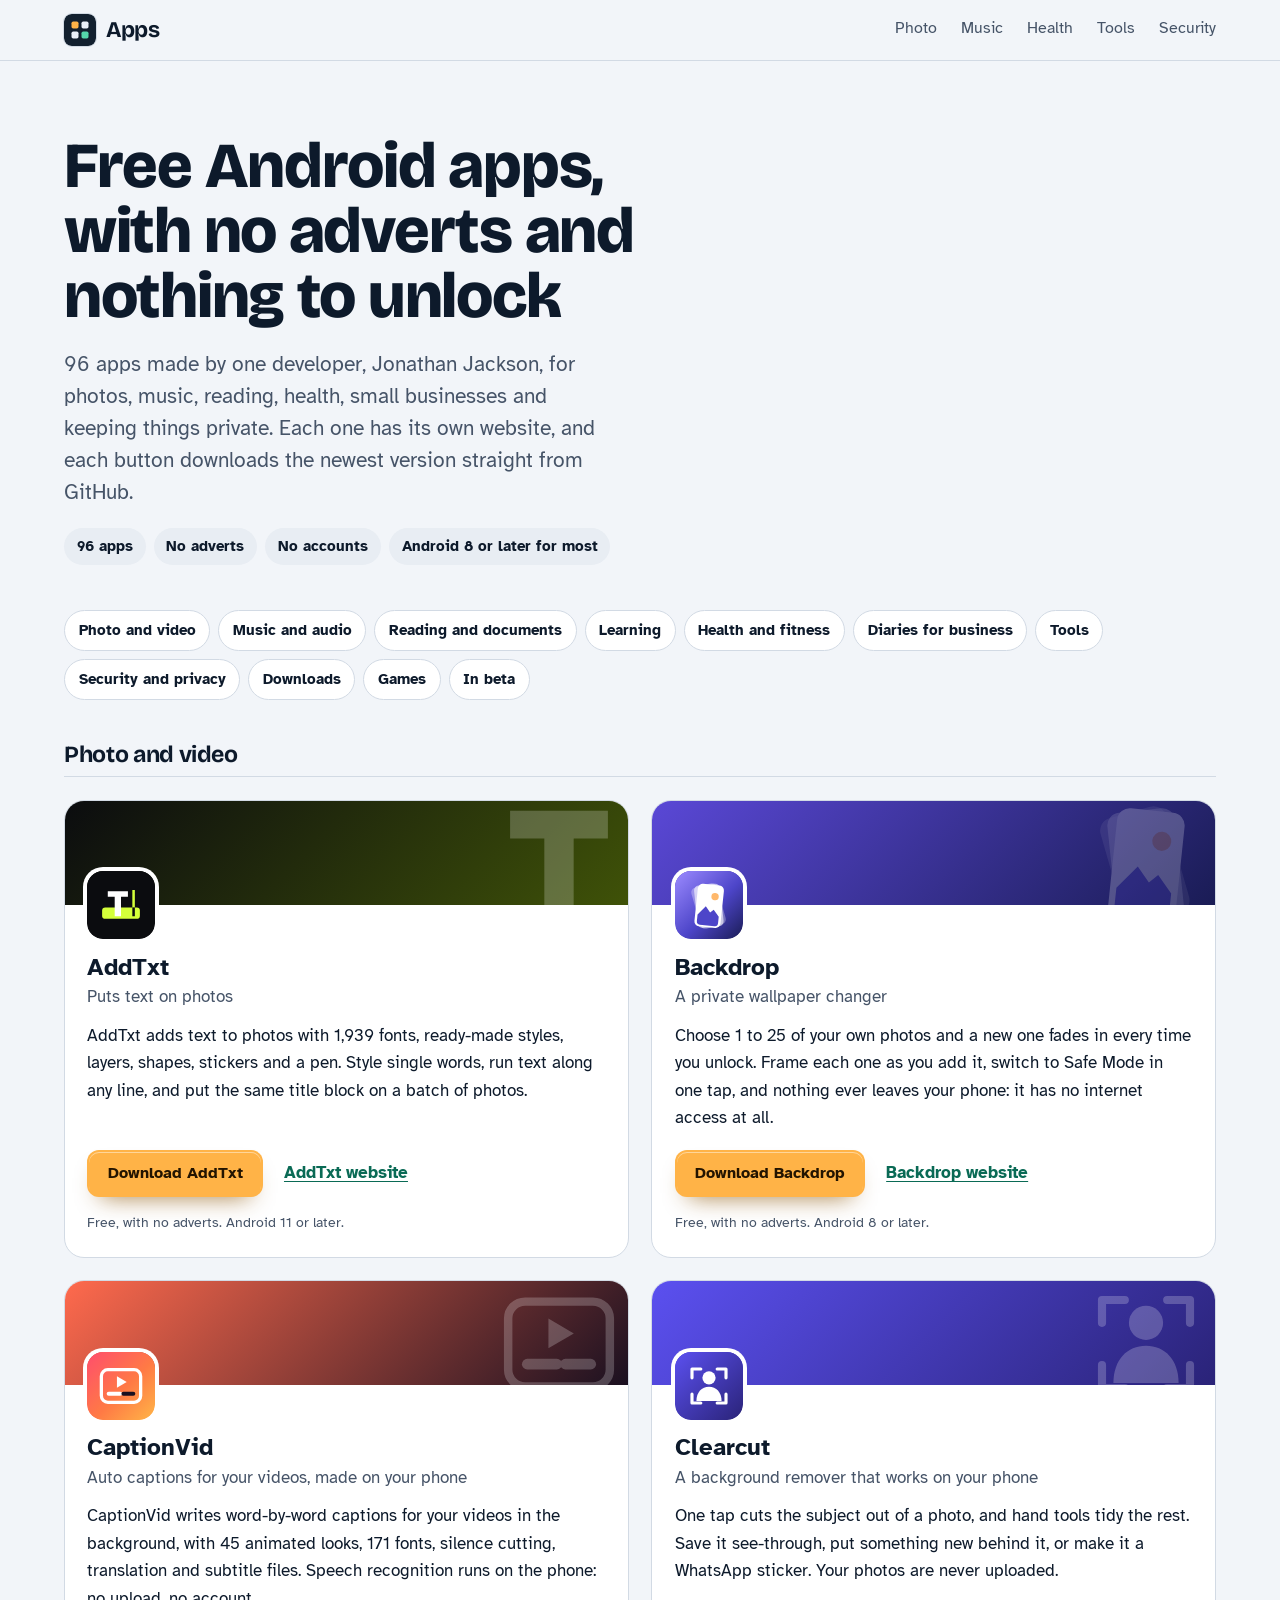
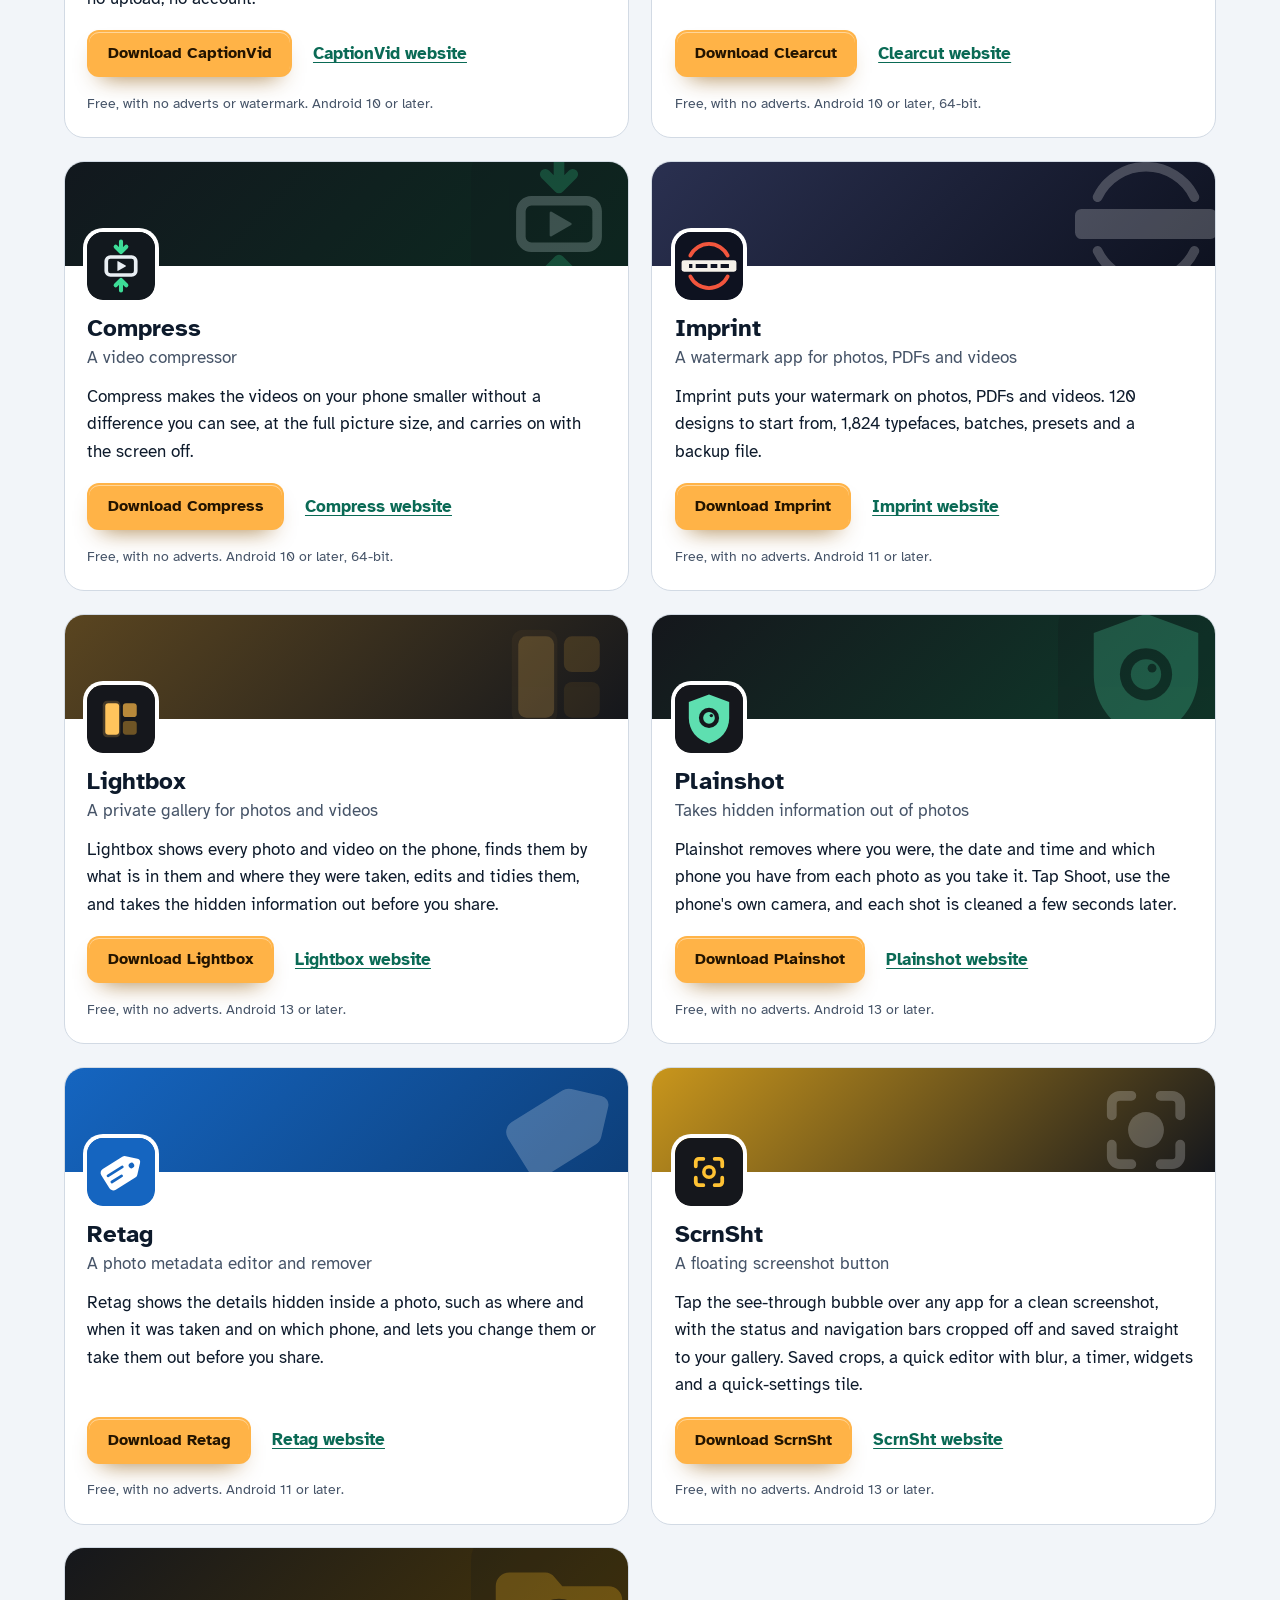
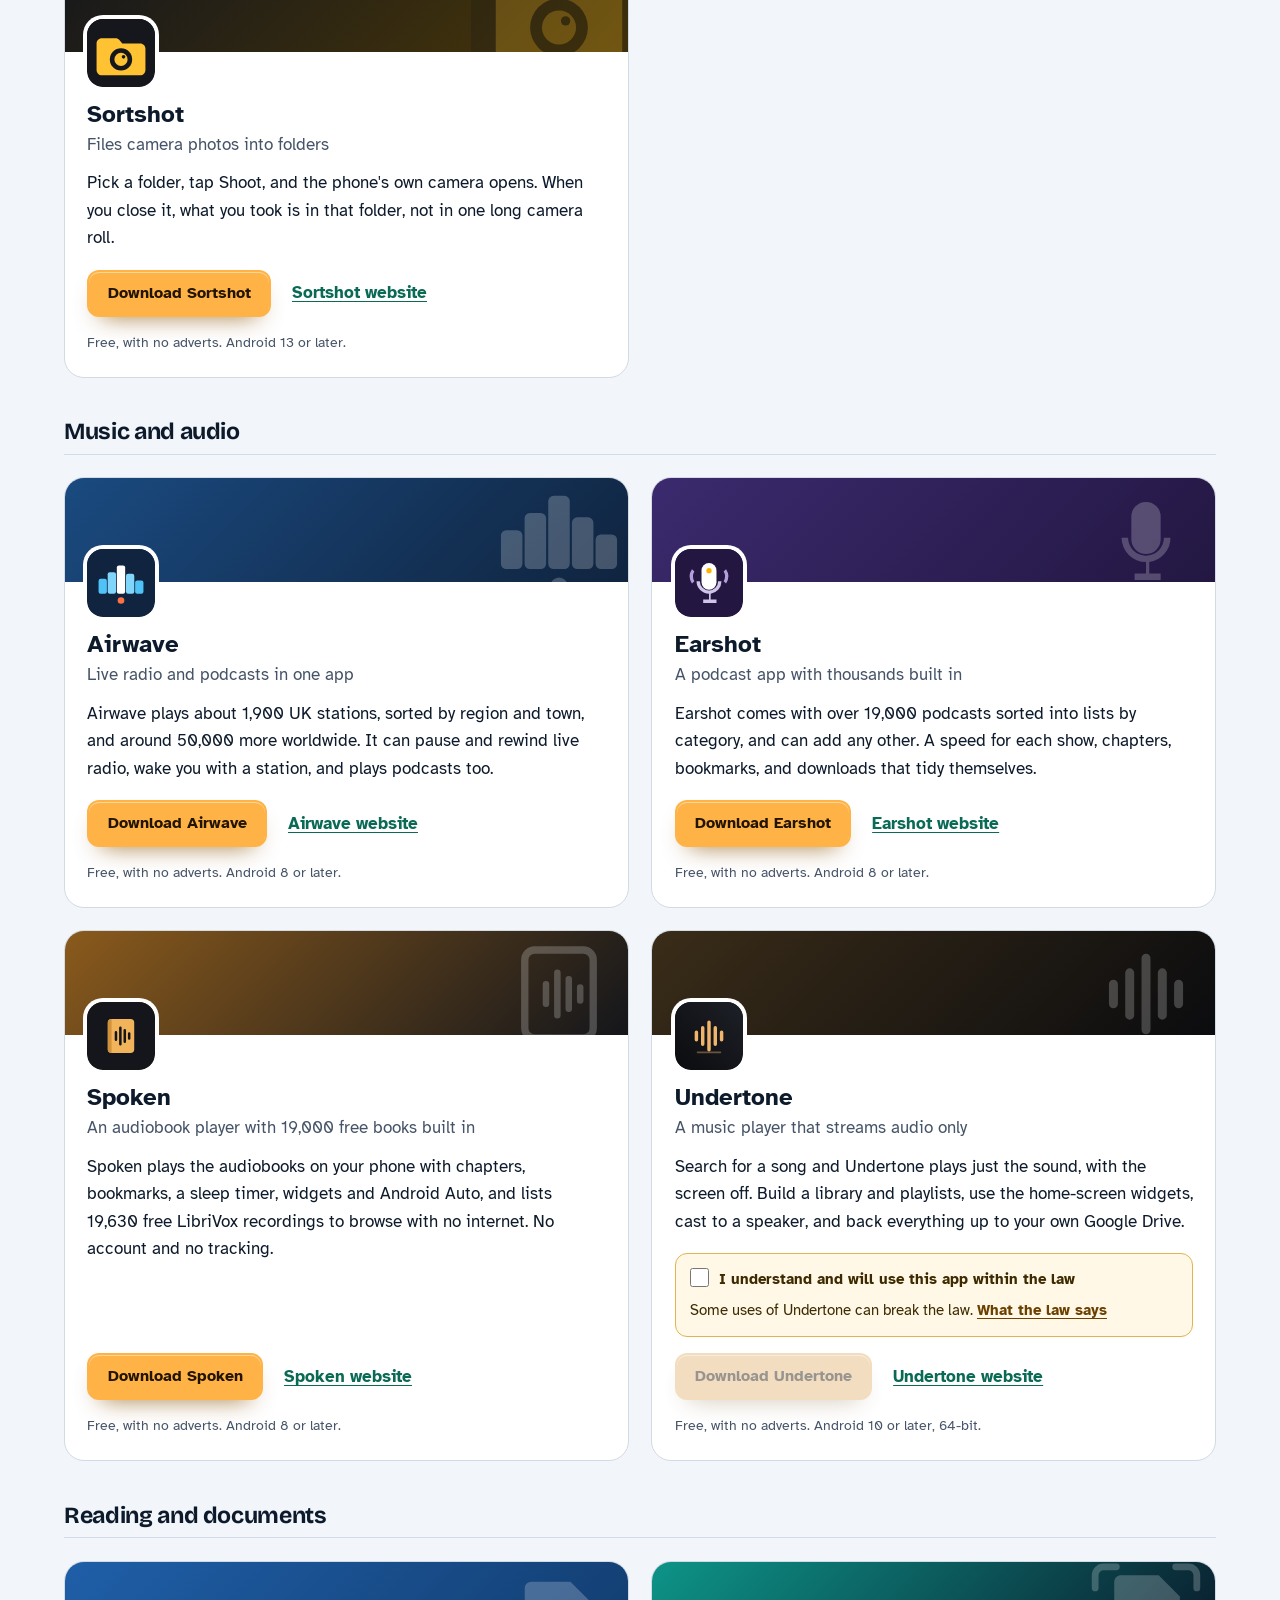
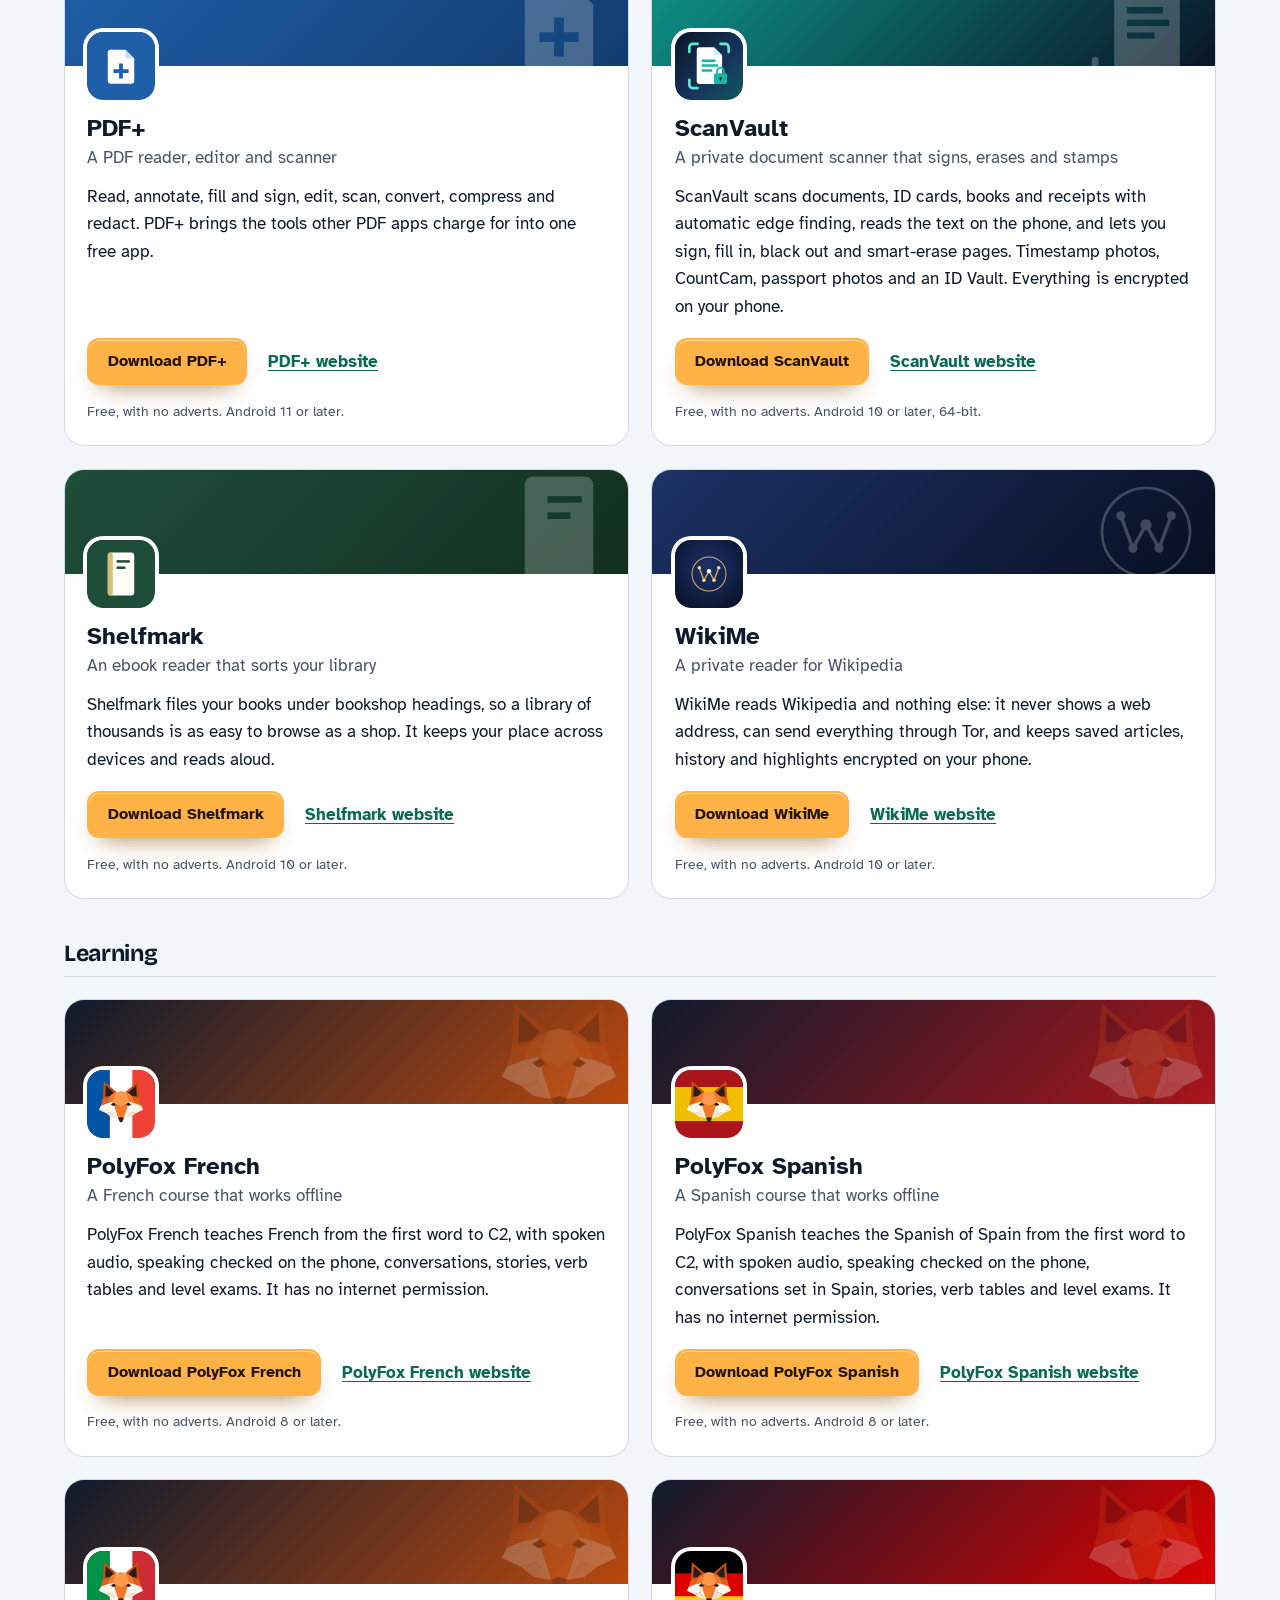
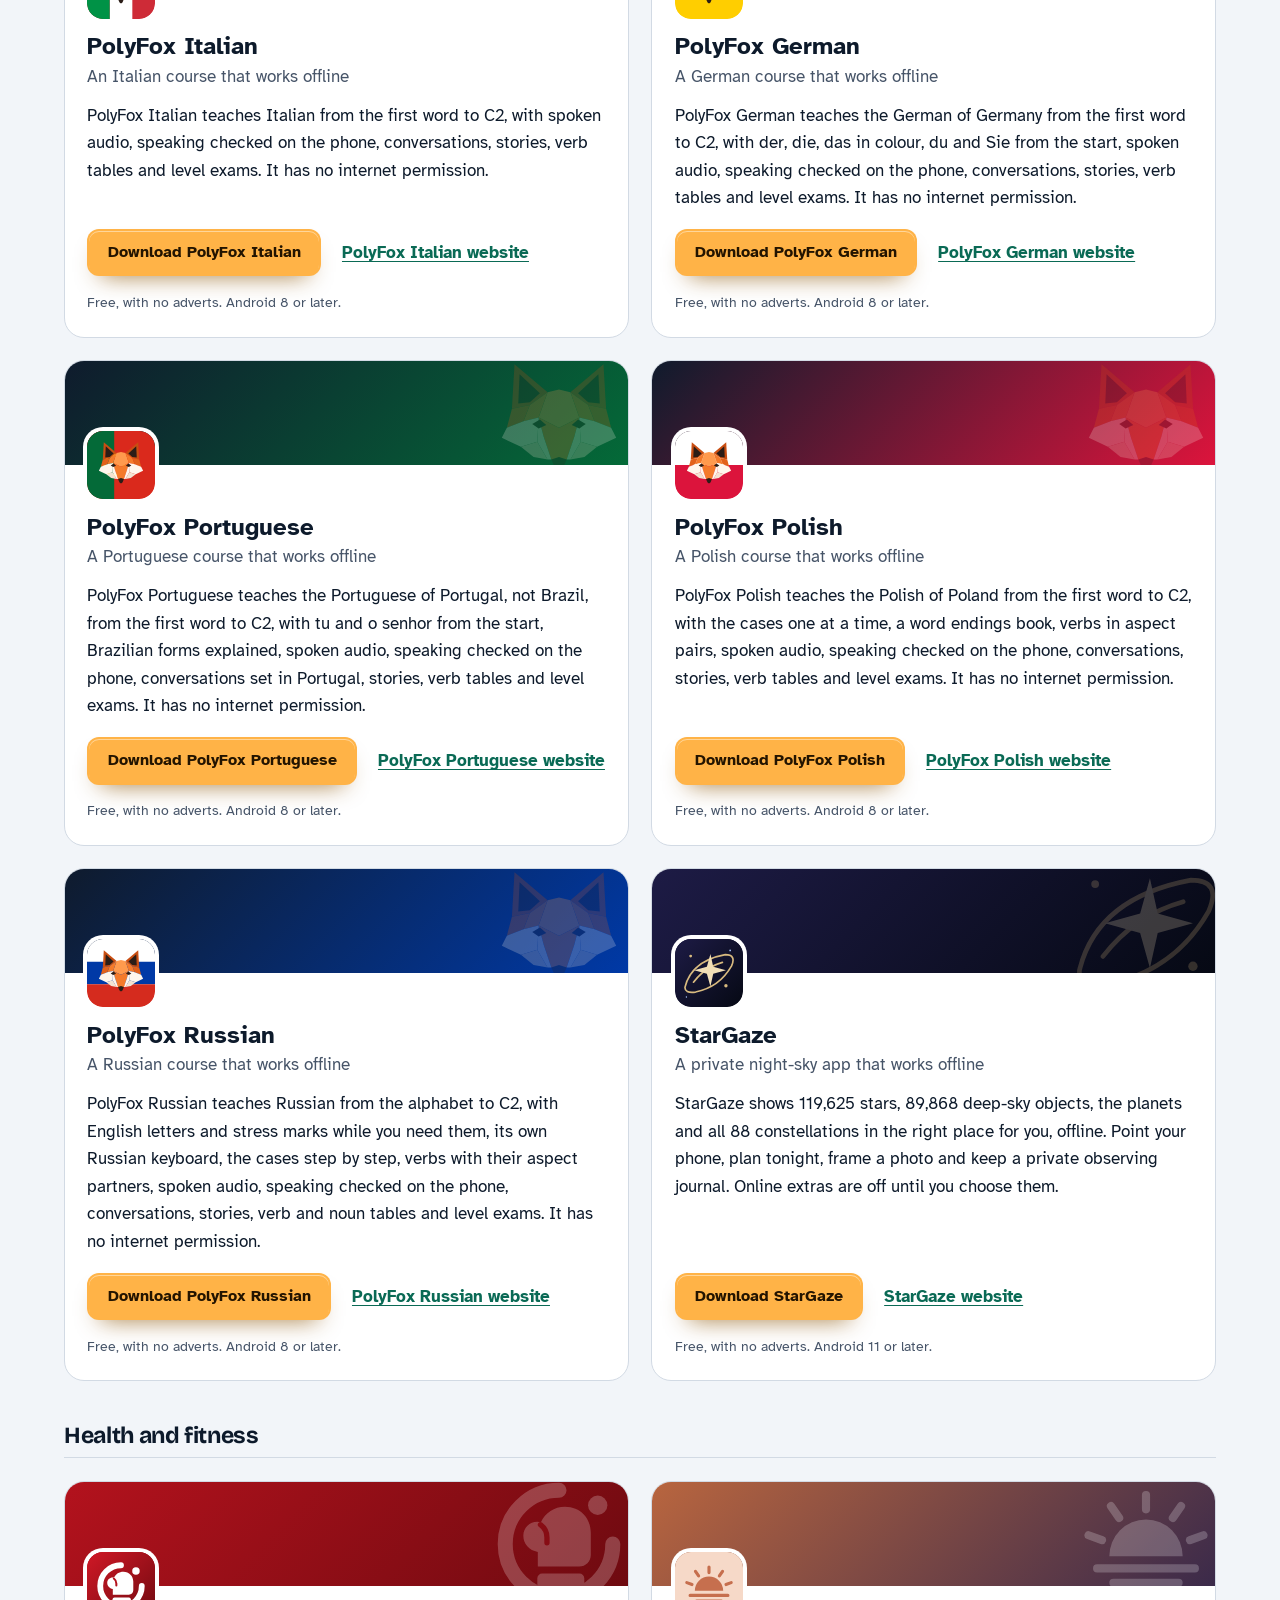
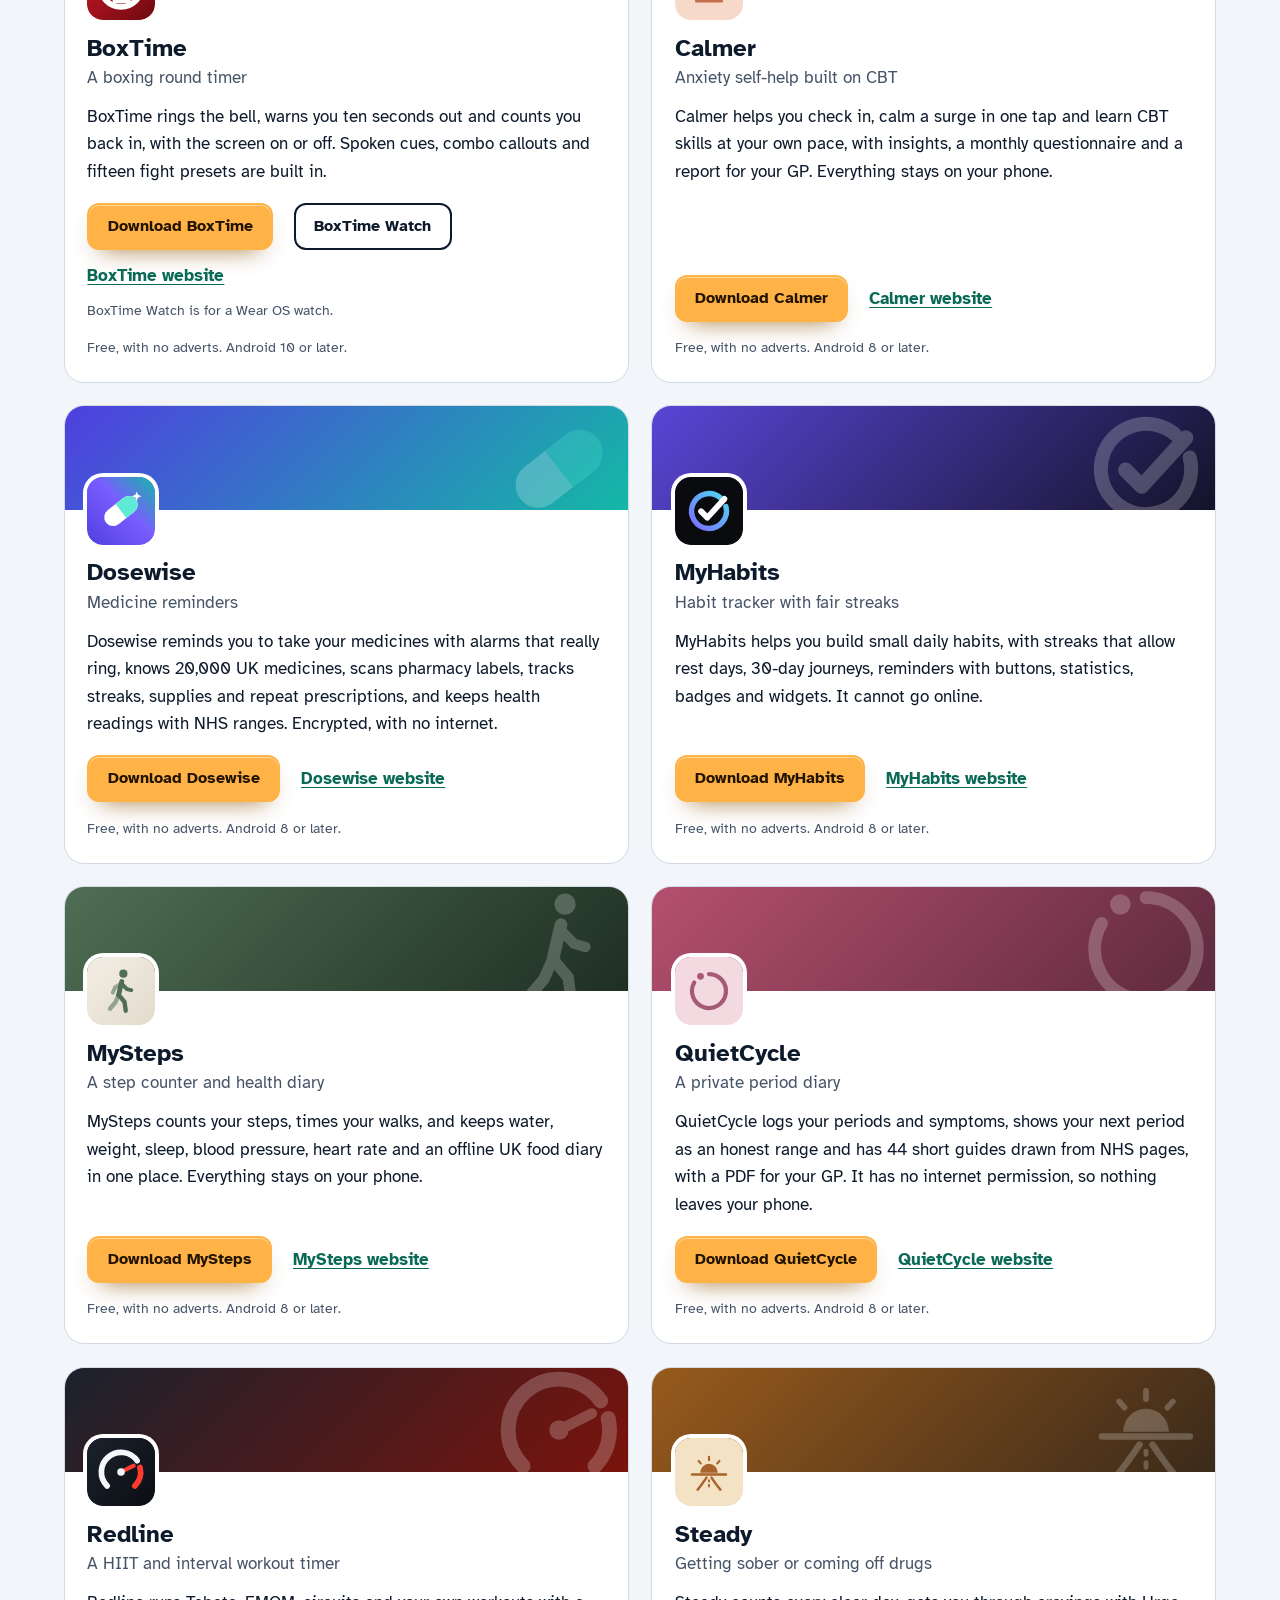
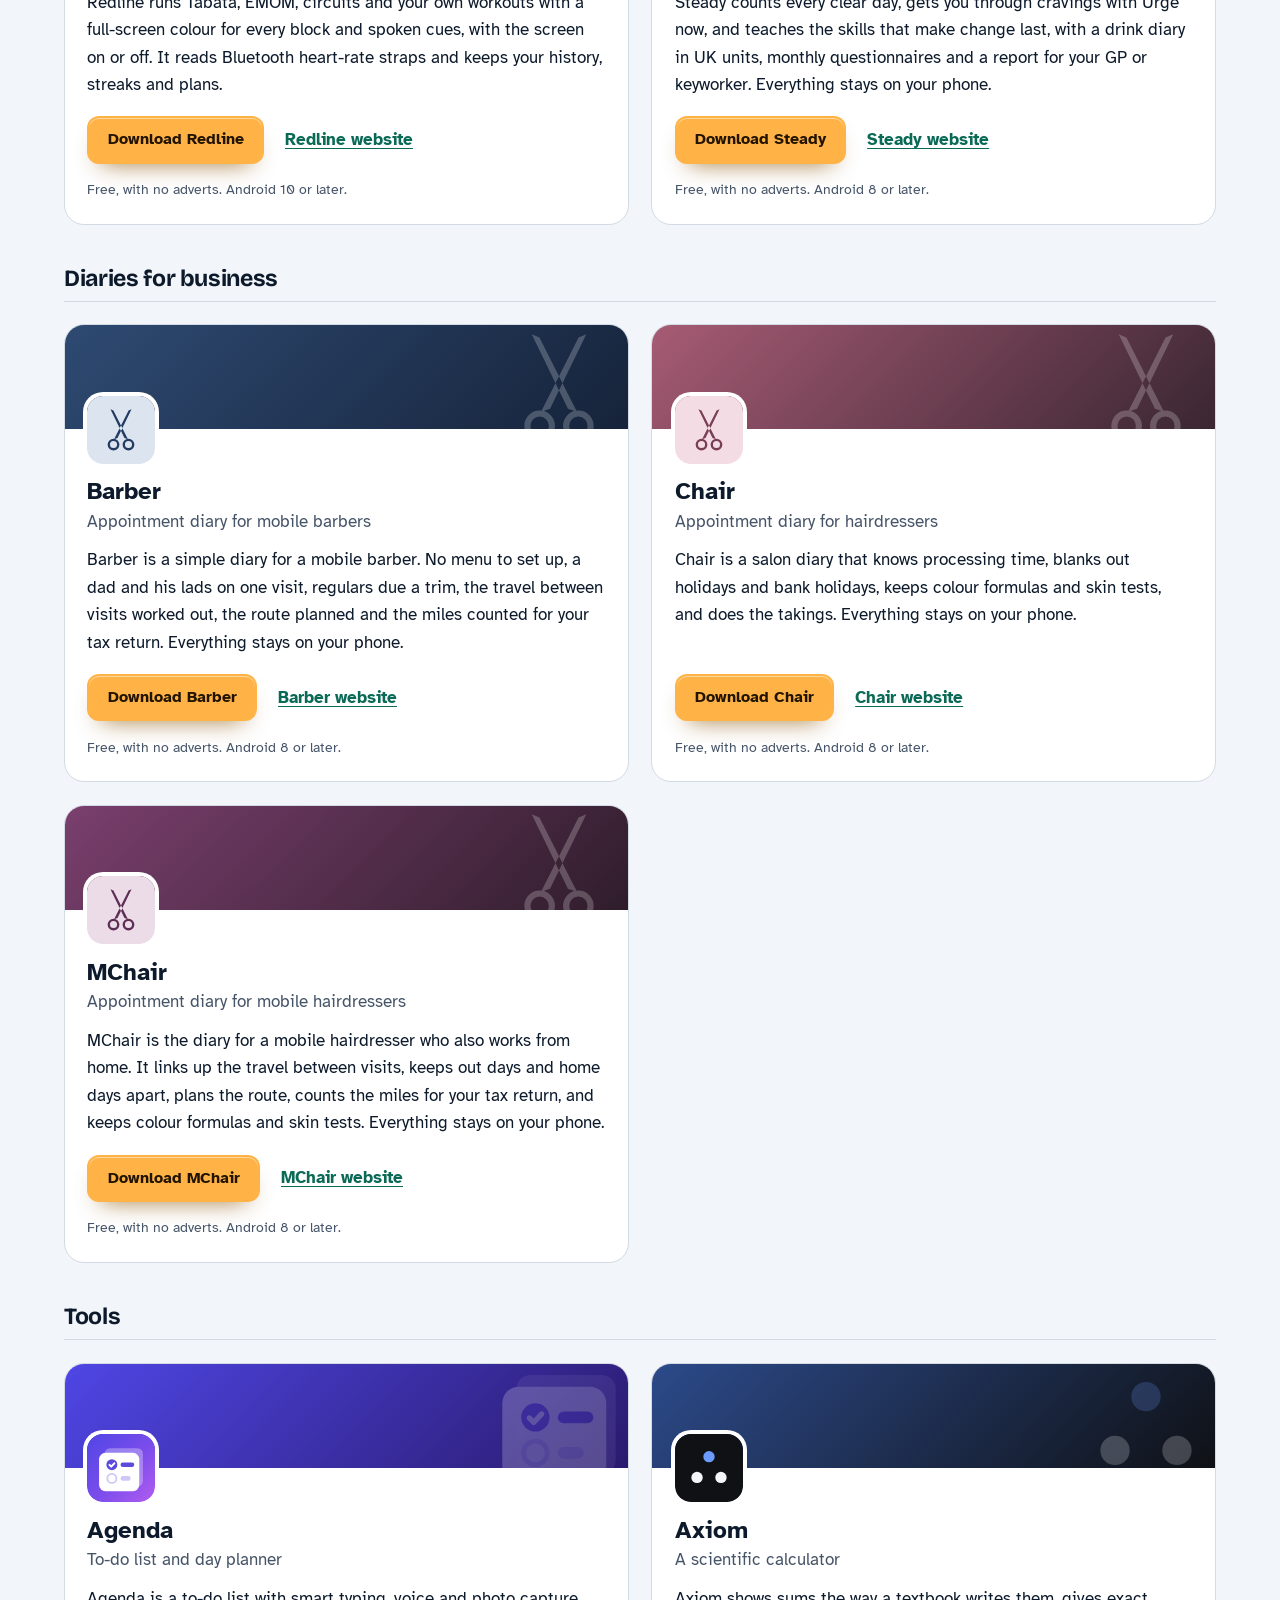
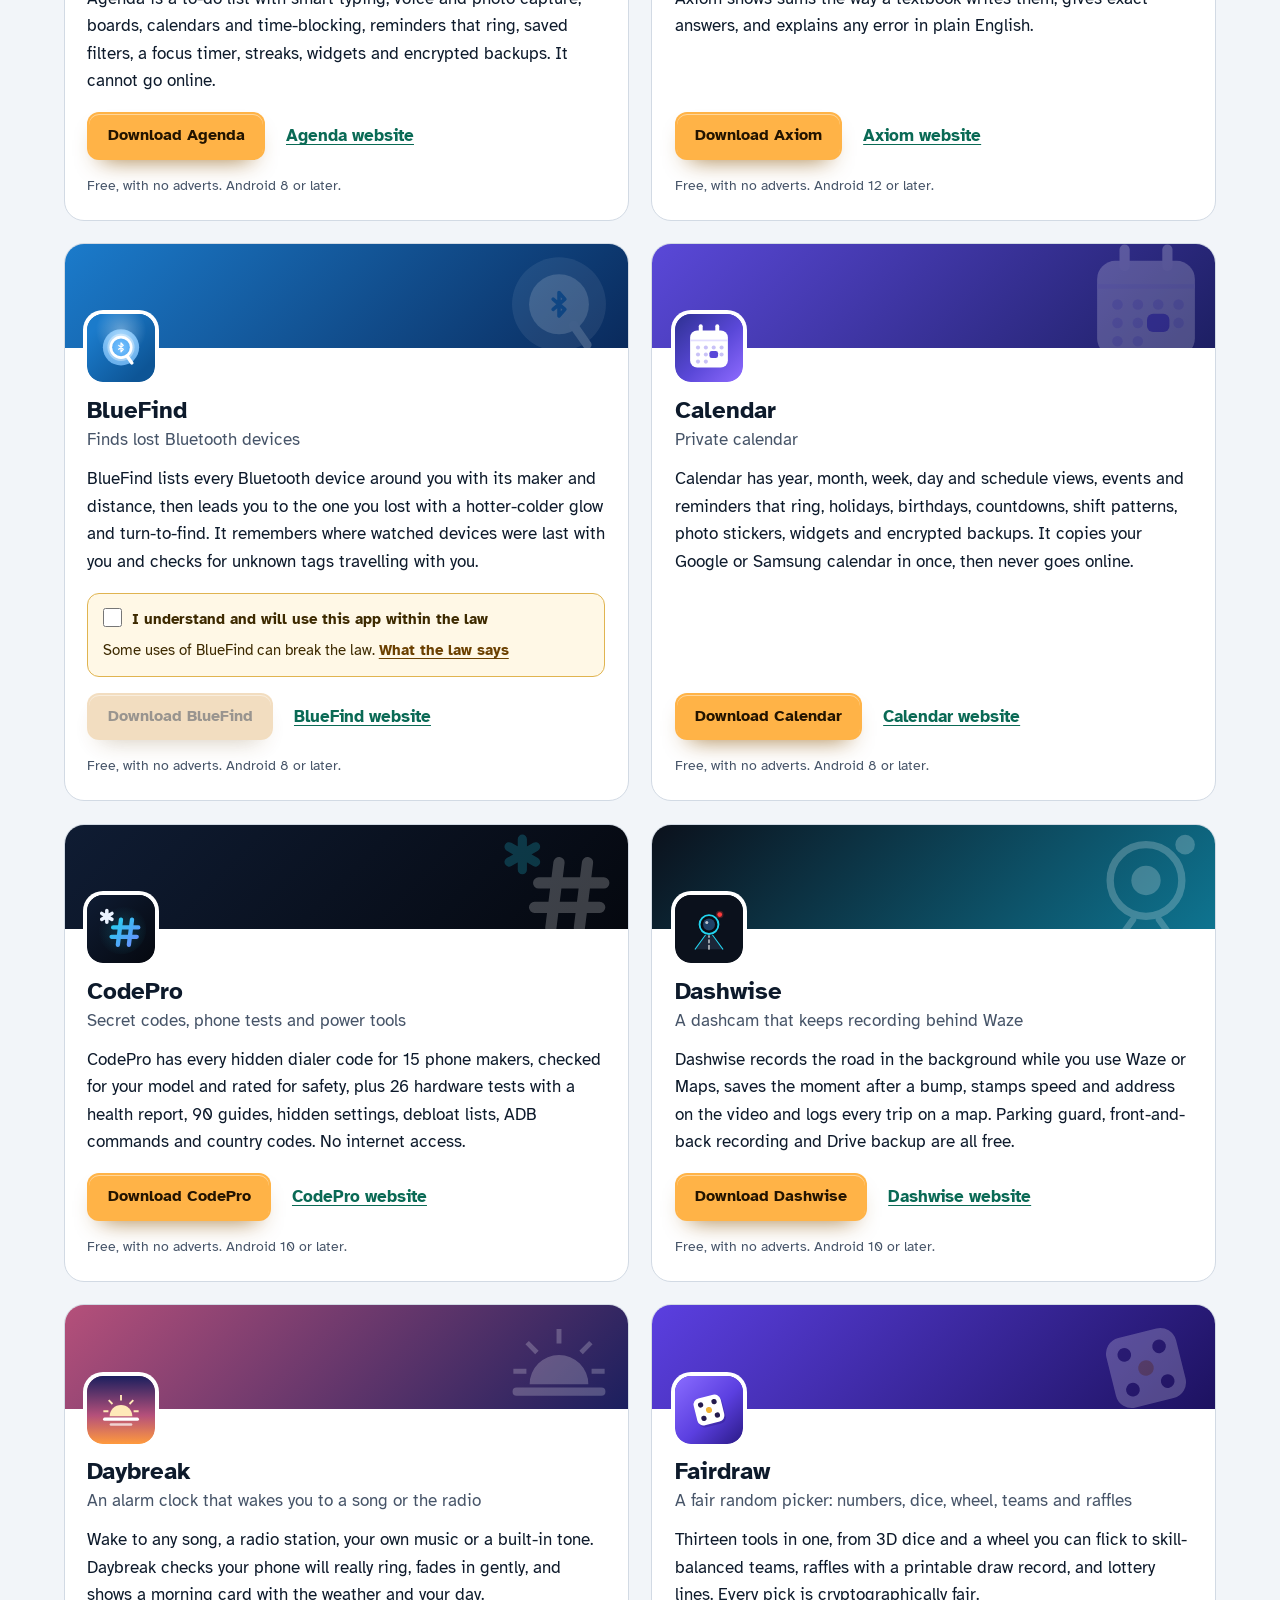
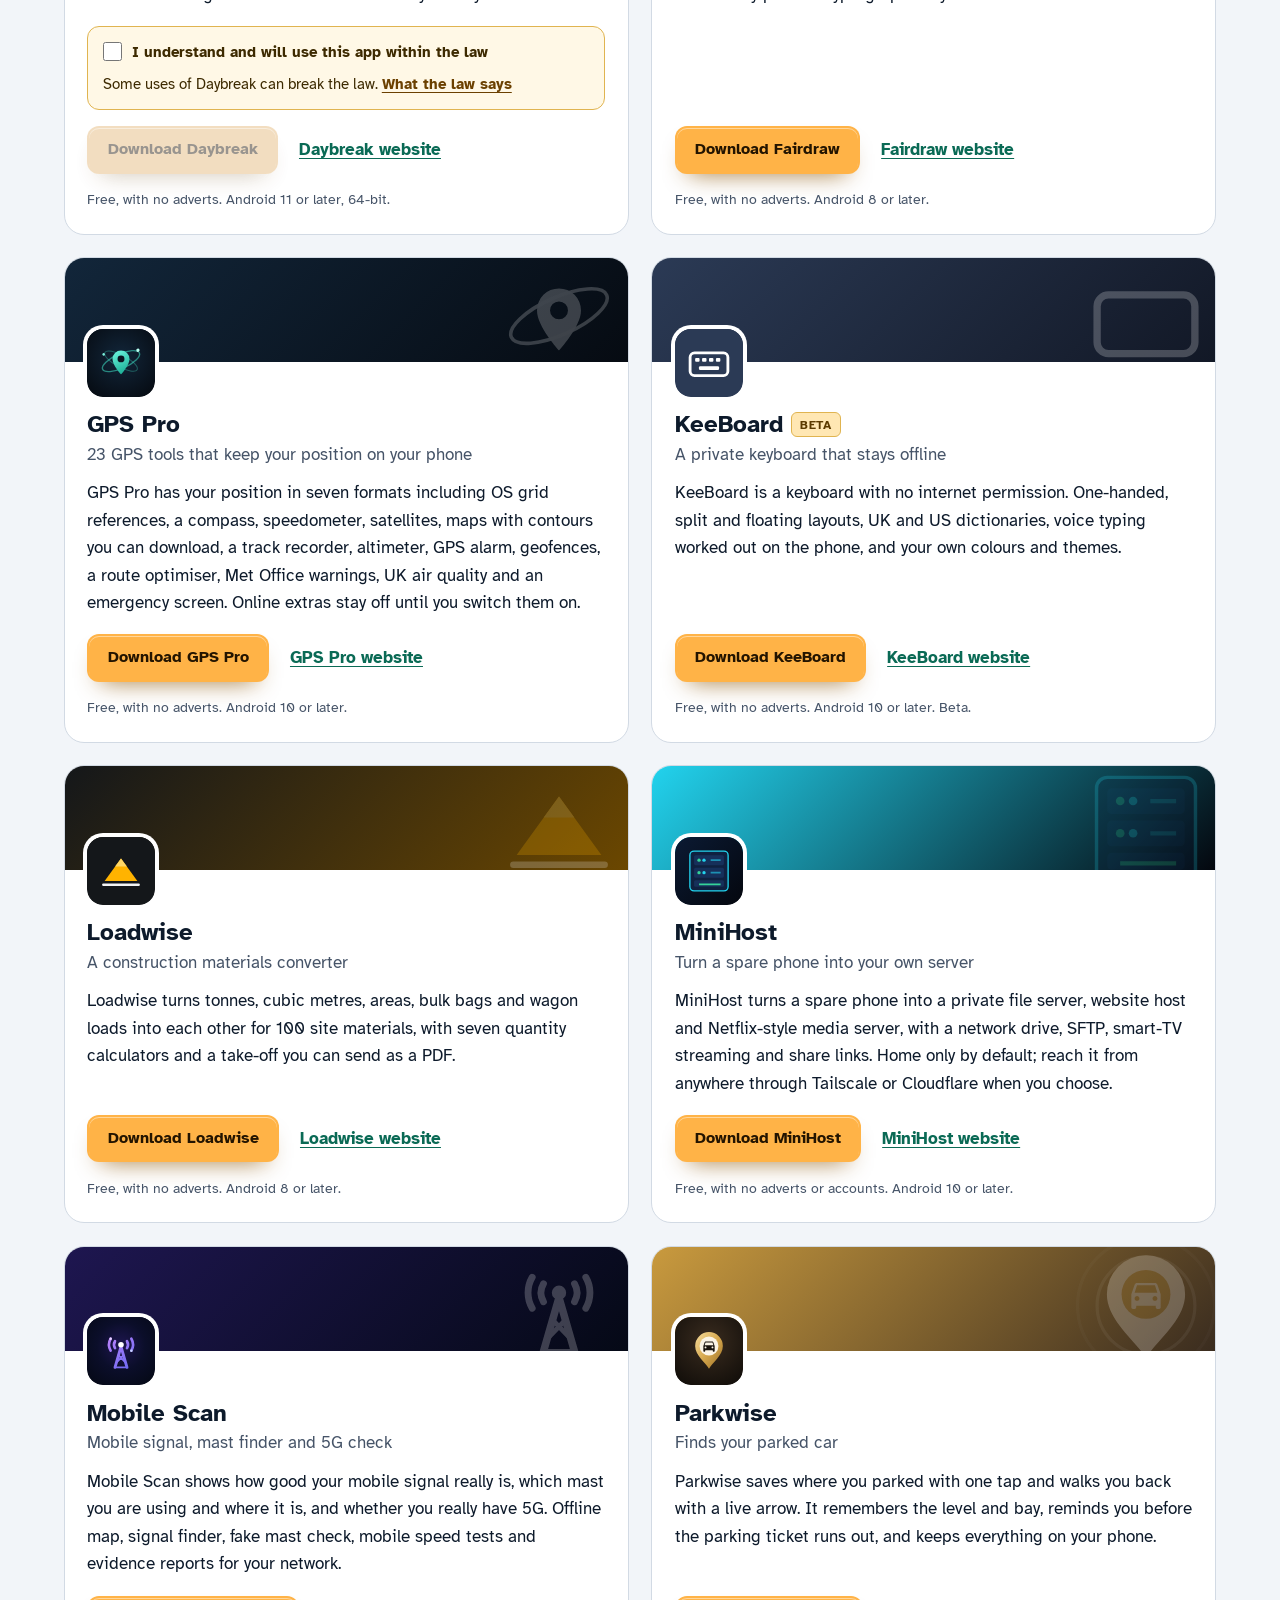
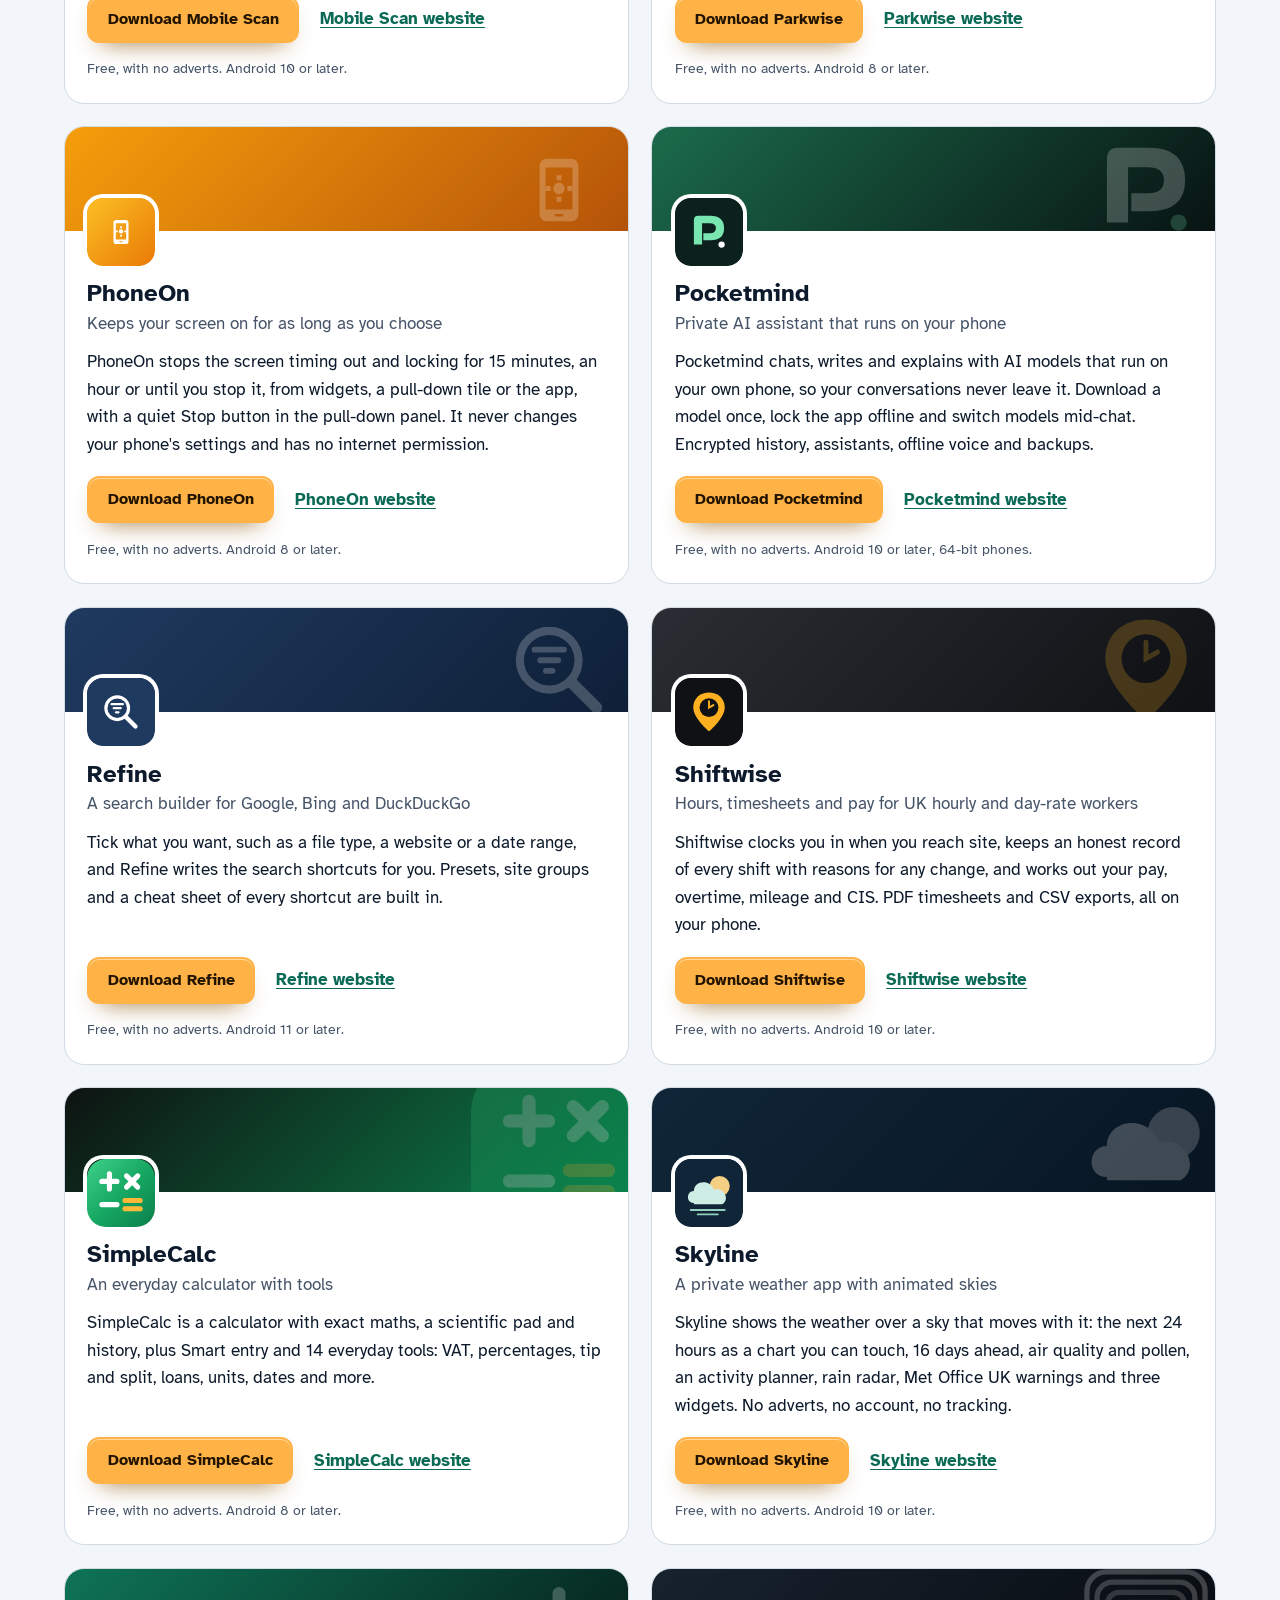
==== commit 8e2ba8f6: "Hub: add Slipway" ====
--- a/index.html
+++ b/index.html
@@ -4,7 +4,7 @@
 <meta charset="utf-8">
 <meta name="viewport" content="width=device-width, initial-scale=1">
 <title>Free Android apps with no adverts, from one developer</title>
-<meta name="description" content="95 free Android apps by Jonathan Jackson: photo and video, music, reading, health, business diaries, tools, security and more. No adverts, nothing to unlock, each with its own website.">
+<meta name="description" content="96 free Android apps by Jonathan Jackson: photo and video, music, reading, health, business diaries, tools, security and more. No adverts, nothing to unlock, each with its own website.">
 <meta name="author" content="Jonathan Jackson">
 <link rel="canonical" href="https://customgpter.github.io/">
 <meta name="theme-color" content="#f2f5f9" media="(prefers-color-scheme: light)">
@@ -12,7 +12,7 @@
 <meta property="og:type" content="website">
 <meta property="og:site_name" content="Jonathan Jackson's apps">
 <meta property="og:title" content="Free Android apps with no adverts, from one developer">
-<meta property="og:description" content="95 free Android apps by Jonathan Jackson: photo and video, music, reading, health, business diaries, tools, security and more. No adverts, nothing to unlock, each with its own website.">
+<meta property="og:description" content="96 free Android apps by Jonathan Jackson: photo and video, music, reading, health, business diaries, tools, security and more. No adverts, nothing to unlock, each with its own website.">
 <meta property="og:url" content="https://customgpter.github.io/">
 <meta property="og:locale" content="en_GB">
 <link rel="icon" href="assets/favicon.svg" type="image/svg+xml">
@@ -22,7 +22,7 @@
 <link rel="stylesheet" href="assets/apps-list.css?v=1">
 <script src="assets/apps-list.js?v=1" defer></script>
 <script type="application/ld+json">{"@context":"https://schema.org","@type":"WebSite","name":"Jonathan Jackson's apps","url":"https://customgpter.github.io/","inLanguage":"en-GB"}</script>
-<script type="application/ld+json">{"@context":"https://schema.org","@type":"ItemList","name":"Free Android apps","url":"https://customgpter.github.io/","itemListElement":[{"@type":"ListItem","position":1,"name":"AddTxt","url":"https://customgpter.github.io/addtxt/"},{"@type":"ListItem","position":2,"name":"Backdrop","url":"https://customgpter.github.io/backdrop/"},{"@type":"ListItem","position":3,"name":"CaptionVid","url":"https://customgpter.github.io/captionvid/"},{"@type":"ListItem","position":4,"name":"Clearcut","url":"https://customgpter.github.io/clearcut/"},{"@type":"ListItem","position":5,"name":"Compress","url":"https://customgpter.github.io/compress/"},{"@type":"ListItem","position":6,"name":"Imprint","url":"https://customgpter.github.io/imprint/"},{"@type":"ListItem","position":7,"name":"Lightbox","url":"https://customgpter.github.io/lightbox/"},{"@type":"ListItem","position":8,"name":"Plainshot","url":"https://customgpter.github.io/plainshot/"},{"@type":"ListItem","position":9,"name":"Retag","url":"https://customgpter.github.io/retag/"},{"@type":"ListItem","position":10,"name":"ScrnSht","url":"https://customgpter.github.io/scrnsht/"},{"@type":"ListItem","position":11,"name":"Sortshot","url":"https://customgpter.github.io/sortshot/"},{"@type":"ListItem","position":12,"name":"Airwave","url":"https://customgpter.github.io/airwave/"},{"@type":"ListItem","position":13,"name":"Earshot","url":"https://customgpter.github.io/earshot/"},{"@type":"ListItem","position":14,"name":"Spoken","url":"https://customgpter.github.io/spoken/"},{"@type":"ListItem","position":15,"name":"Undertone","url":"https://customgpter.github.io/undertone/"},{"@type":"ListItem","position":16,"name":"PDF+","url":"https://customgpter.github.io/pdfplus/"},{"@type":"ListItem","position":17,"name":"ScanVault","url":"https://customgpter.github.io/scanvault/"},{"@type":"ListItem","position":18,"name":"Shelfmark","url":"https://customgpter.github.io/shelfmark/"},{"@type":"ListItem","position":19,"name":"WikiMe","url":"https://customgpter.github.io/wikime/"},{"@type":"ListItem","position":20,"name":"PolyFox French","url":"https://customgpter.github.io/polyfox/"},{"@type":"ListItem","position":21,"name":"PolyFox Spanish","url":"https://customgpter.github.io/polyfox-spanish/"},{"@type":"ListItem","position":22,"name":"PolyFox Italian","url":"https://customgpter.github.io/polyfox-italian/"},{"@type":"ListItem","position":23,"name":"PolyFox German","url":"https://customgpter.github.io/polyfox-german/"},{"@type":"ListItem","position":24,"name":"PolyFox Portuguese","url":"https://customgpter.github.io/polyfox-portuguese/"},{"@type":"ListItem","position":25,"name":"PolyFox Polish","url":"https://customgpter.github.io/polyfox-polish/"},{"@type":"ListItem","position":26,"name":"PolyFox Russian","url":"https://customgpter.github.io/polyfox-russian/"},{"@type":"ListItem","position":27,"name":"StarGaze","url":"https://customgpter.github.io/stargaze/"},{"@type":"ListItem","position":28,"name":"BoxTime","url":"https://customgpter.github.io/boxtime/"},{"@type":"ListItem","position":29,"name":"Calmer","url":"https://customgpter.github.io/calmer/"},{"@type":"ListItem","position":30,"name":"Dosewise","url":"https://customgpter.github.io/dosewise/"},{"@type":"ListItem","position":31,"name":"MyHabits","url":"https://customgpter.github.io/myhabits/"},{"@type":"ListItem","position":32,"name":"MySteps","url":"https://customgpter.github.io/mysteps/"},{"@type":"ListItem","position":33,"name":"QuietCycle","url":"https://customgpter.github.io/quietcycle/"},{"@type":"ListItem","position":34,"name":"Redline","url":"https://customgpter.github.io/redline/"},{"@type":"ListItem","position":35,"name":"Steady","url":"https://customgpter.github.io/steady/"},{"@type":"ListItem","position":36,"name":"Barber","url":"https://customgpter.github.io/barber/"},{"@type":"ListItem","position":37,"name":"Chair","url":"https://customgpter.github.io/chair/"},{"@type":"ListItem","position":38,"name":"MChair","url":"https://customgpter.github.io/mchair/"},{"@type":"ListItem","position":39,"name":"Agenda","url":"https://customgpter.github.io/agenda/"},{"@type":"ListItem","position":40,"name":"Axiom","url":"https://customgpter.github.io/axiom/"},{"@type":"ListItem","position":41,"name":"BlueFind","url":"https://customgpter.github.io/bluefind/"},{"@type":"ListItem","position":42,"name":"Calendar","url":"https://customgpter.github.io/calendar/"},{"@type":"ListItem","position":43,"name":"CodePro","url":"https://customgpter.github.io/codepro/"},{"@type":"ListItem","position":44,"name":"Dashwise","url":"https://customgpter.github.io/dashwise/"},{"@type":"ListItem","position":45,"name":"Daybreak","url":"https://customgpter.github.io/daybreak/"},{"@type":"ListItem","position":46,"name":"Fairdraw","url":"https://customgpter.github.io/fairdraw/"},{"@type":"ListItem","position":47,"name":"GPS Pro","url":"https://customgpter.github.io/gpspro/"},{"@type":"ListItem","position":48,"name":"KeeBoard","url":"https://customgpter.github.io/keeboard/"},{"@type":"ListItem","position":49,"name":"Loadwise","url":"https://customgpter.github.io/loadwise/"},{"@type":"ListItem","position":50,"name":"MiniHost","url":"https://customgpter.github.io/minihost/"},{"@type":"ListItem","position":51,"name":"Mobile Scan","url":"https://customgpter.github.io/mobilescan/"},{"@type":"ListItem","position":52,"name":"Parkwise","url":"https://customgpter.github.io/parkwise/"},{"@type":"ListItem","position":53,"name":"PhoneOn","url":"https://customgpter.github.io/phoneon/"},{"@type":"ListItem","position":54,"name":"Pocketmind","url":"https://customgpter.github.io/pocketmind/"},{"@type":"ListItem","position":55,"name":"Refine","url":"https://customgpter.github.io/refine/"},{"@type":"ListItem","position":56,"name":"Shiftwise","url":"https://customgpter.github.io/shiftwise/"},{"@type":"ListItem","position":57,"name":"SimpleCalc","url":"https://customgpter.github.io/simplecalc/"},{"@type":"ListItem","position":58,"name":"Skyline","url":"https://customgpter.github.io/skyline/"},{"@type":"ListItem","position":59,"name":"Tagger","url":"https://customgpter.github.io/tagger/"},{"@type":"ListItem","position":60,"name":"TotalClean","url":"https://customgpter.github.io/totalclean/"},{"@type":"ListItem","position":61,"name":"TVLink","url":"https://customgpter.github.io/tvlink/"},{"@type":"ListItem","position":62,"name":"Unbox","url":"https://customgpter.github.io/unbox/"},{"@type":"ListItem","position":63,"name":"WhatsKeep","url":"https://customgpter.github.io/whatskeep/"},{"@type":"ListItem","position":64,"name":"WiFi Scan","url":"https://customgpter.github.io/wifiscan/"},{"@type":"ListItem","position":65,"name":"Auditly","url":"https://customgpter.github.io/auditly/"},{"@type":"ListItem","position":66,"name":"Backchannel","url":"https://customgpter.github.io/backchannel/"},{"@type":"ListItem","position":67,"name":"ENotes","url":"https://customgpter.github.io/enotes/"},{"@type":"ListItem","position":68,"name":"FindMe","url":"https://customgpter.github.io/findme/"},{"@type":"ListItem","position":69,"name":"iLock","url":"https://customgpter.github.io/ilock/"},{"@type":"ListItem","position":70,"name":"ImSafe","url":"https://customgpter.github.io/imsafe/"},{"@type":"ListItem","position":71,"name":"IShred","url":"https://customgpter.github.io/ishred/"},{"@type":"ListItem","position":72,"name":"LockBox","url":"https://customgpter.github.io/lockbox/"},{"@type":"ListItem","position":73,"name":"PassVault","url":"https://customgpter.github.io/passvault/"},{"@type":"ListItem","position":74,"name":"SpyFind","url":"https://customgpter.github.io/spyfind/"},{"@type":"ListItem","position":75,"name":"TextWipe","url":"https://customgpter.github.io/textwipe/"},{"@type":"ListItem","position":76,"name":"Tracewire","url":"https://customgpter.github.io/tracewire/"},{"@type":"ListItem","position":77,"name":"Vigil","url":"https://customgpter.github.io/vigil/"},{"@type":"ListItem","position":78,"name":"Grab","url":"https://customgpter.github.io/grab/"},{"@type":"ListItem","position":79,"name":"Swarm","url":"https://customgpter.github.io/swarm/"},{"@type":"ListItem","position":80,"name":"Plane Games","url":"https://customgpter.github.io/plane-games/"},{"@type":"ListItem","position":81,"name":"Ninefold","url":"https://customgpter.github.io/ninefold/"},{"@type":"ListItem","position":82,"name":"Cubewise","url":"https://customgpter.github.io/cubewise/"},{"@type":"ListItem","position":83,"name":"Tilewise","url":"https://customgpter.github.io/tilewise/"},{"@type":"ListItem","position":84,"name":"Letterwise","url":"https://customgpter.github.io/letterwise/"},{"@type":"ListItem","position":85,"name":"Kingside","url":"https://customgpter.github.io/kingside/"},{"@type":"ListItem","position":86,"name":"Deckhand","url":"https://customgpter.github.io/deckhand/"},{"@type":"ListItem","position":87,"name":"SNESForge","url":"https://customgpter.github.io/snesforge/"},{"@type":"ListItem","position":88,"name":"Fame Boy","url":"https://customgpter.github.io/fameboy/"},{"@type":"ListItem","position":89,"name":"PSPPro","url":"https://customgpter.github.io/psppro/"},{"@type":"ListItem","position":90,"name":"MegaGen","url":"https://customgpter.github.io/megagen/"},{"@type":"ListItem","position":91,"name":"QVR","url":"https://customgpter.github.io/qvr/"},{"@type":"ListItem","position":92,"name":"QVR Watch","url":"https://customgpter.github.io/qvr-watch/"},{"@type":"ListItem","position":93,"name":"QVRLite","url":"https://customgpter.github.io/qvrlite/"},{"@type":"ListItem","position":94,"name":"Onionz","url":"https://customgpter.github.io/onionz/"},{"@type":"ListItem","position":95,"name":"OnionzWeb","url":"https://customgpter.github.io/onionzweb/"}]}</script>
+<script type="application/ld+json">{"@context":"https://schema.org","@type":"ItemList","name":"Free Android apps","url":"https://customgpter.github.io/","itemListElement":[{"@type":"ListItem","position":1,"name":"AddTxt","url":"https://customgpter.github.io/addtxt/"},{"@type":"ListItem","position":2,"name":"Backdrop","url":"https://customgpter.github.io/backdrop/"},{"@type":"ListItem","position":3,"name":"CaptionVid","url":"https://customgpter.github.io/captionvid/"},{"@type":"ListItem","position":4,"name":"Clearcut","url":"https://customgpter.github.io/clearcut/"},{"@type":"ListItem","position":5,"name":"Compress","url":"https://customgpter.github.io/compress/"},{"@type":"ListItem","position":6,"name":"Imprint","url":"https://customgpter.github.io/imprint/"},{"@type":"ListItem","position":7,"name":"Lightbox","url":"https://customgpter.github.io/lightbox/"},{"@type":"ListItem","position":8,"name":"Plainshot","url":"https://customgpter.github.io/plainshot/"},{"@type":"ListItem","position":9,"name":"Retag","url":"https://customgpter.github.io/retag/"},{"@type":"ListItem","position":10,"name":"ScrnSht","url":"https://customgpter.github.io/scrnsht/"},{"@type":"ListItem","position":11,"name":"Sortshot","url":"https://customgpter.github.io/sortshot/"},{"@type":"ListItem","position":12,"name":"Airwave","url":"https://customgpter.github.io/airwave/"},{"@type":"ListItem","position":13,"name":"Earshot","url":"https://customgpter.github.io/earshot/"},{"@type":"ListItem","position":14,"name":"Spoken","url":"https://customgpter.github.io/spoken/"},{"@type":"ListItem","position":15,"name":"Undertone","url":"https://customgpter.github.io/undertone/"},{"@type":"ListItem","position":16,"name":"PDF+","url":"https://customgpter.github.io/pdfplus/"},{"@type":"ListItem","position":17,"name":"ScanVault","url":"https://customgpter.github.io/scanvault/"},{"@type":"ListItem","position":18,"name":"Shelfmark","url":"https://customgpter.github.io/shelfmark/"},{"@type":"ListItem","position":19,"name":"WikiMe","url":"https://customgpter.github.io/wikime/"},{"@type":"ListItem","position":20,"name":"PolyFox French","url":"https://customgpter.github.io/polyfox/"},{"@type":"ListItem","position":21,"name":"PolyFox Spanish","url":"https://customgpter.github.io/polyfox-spanish/"},{"@type":"ListItem","position":22,"name":"PolyFox Italian","url":"https://customgpter.github.io/polyfox-italian/"},{"@type":"ListItem","position":23,"name":"PolyFox German","url":"https://customgpter.github.io/polyfox-german/"},{"@type":"ListItem","position":24,"name":"PolyFox Portuguese","url":"https://customgpter.github.io/polyfox-portuguese/"},{"@type":"ListItem","position":25,"name":"PolyFox Polish","url":"https://customgpter.github.io/polyfox-polish/"},{"@type":"ListItem","position":26,"name":"PolyFox Russian","url":"https://customgpter.github.io/polyfox-russian/"},{"@type":"ListItem","position":27,"name":"StarGaze","url":"https://customgpter.github.io/stargaze/"},{"@type":"ListItem","position":28,"name":"BoxTime","url":"https://customgpter.github.io/boxtime/"},{"@type":"ListItem","position":29,"name":"Calmer","url":"https://customgpter.github.io/calmer/"},{"@type":"ListItem","position":30,"name":"Dosewise","url":"https://customgpter.github.io/dosewise/"},{"@type":"ListItem","position":31,"name":"MyHabits","url":"https://customgpter.github.io/myhabits/"},{"@type":"ListItem","position":32,"name":"MySteps","url":"https://customgpter.github.io/mysteps/"},{"@type":"ListItem","position":33,"name":"QuietCycle","url":"https://customgpter.github.io/quietcycle/"},{"@type":"ListItem","position":34,"name":"Redline","url":"https://customgpter.github.io/redline/"},{"@type":"ListItem","position":35,"name":"Steady","url":"https://customgpter.github.io/steady/"},{"@type":"ListItem","position":36,"name":"Barber","url":"https://customgpter.github.io/barber/"},{"@type":"ListItem","position":37,"name":"Chair","url":"https://customgpter.github.io/chair/"},{"@type":"ListItem","position":38,"name":"MChair","url":"https://customgpter.github.io/mchair/"},{"@type":"ListItem","position":39,"name":"Agenda","url":"https://customgpter.github.io/agenda/"},{"@type":"ListItem","position":40,"name":"Axiom","url":"https://customgpter.github.io/axiom/"},{"@type":"ListItem","position":41,"name":"BlueFind","url":"https://customgpter.github.io/bluefind/"},{"@type":"ListItem","position":42,"name":"Calendar","url":"https://customgpter.github.io/calendar/"},{"@type":"ListItem","position":43,"name":"CodePro","url":"https://customgpter.github.io/codepro/"},{"@type":"ListItem","position":44,"name":"Dashwise","url":"https://customgpter.github.io/dashwise/"},{"@type":"ListItem","position":45,"name":"Daybreak","url":"https://customgpter.github.io/daybreak/"},{"@type":"ListItem","position":46,"name":"Fairdraw","url":"https://customgpter.github.io/fairdraw/"},{"@type":"ListItem","position":47,"name":"GPS Pro","url":"https://customgpter.github.io/gpspro/"},{"@type":"ListItem","position":48,"name":"KeeBoard","url":"https://customgpter.github.io/keeboard/"},{"@type":"ListItem","position":49,"name":"Loadwise","url":"https://customgpter.github.io/loadwise/"},{"@type":"ListItem","position":50,"name":"MiniHost","url":"https://customgpter.github.io/minihost/"},{"@type":"ListItem","position":51,"name":"Mobile Scan","url":"https://customgpter.github.io/mobilescan/"},{"@type":"ListItem","position":52,"name":"Parkwise","url":"https://customgpter.github.io/parkwise/"},{"@type":"ListItem","position":53,"name":"PhoneOn","url":"https://customgpter.github.io/phoneon/"},{"@type":"ListItem","position":54,"name":"Pocketmind","url":"https://customgpter.github.io/pocketmind/"},{"@type":"ListItem","position":55,"name":"Refine","url":"https://customgpter.github.io/refine/"},{"@type":"ListItem","position":56,"name":"Shiftwise","url":"https://customgpter.github.io/shiftwise/"},{"@type":"ListItem","position":57,"name":"SimpleCalc","url":"https://customgpter.github.io/simplecalc/"},{"@type":"ListItem","position":58,"name":"Skyline","url":"https://customgpter.github.io/skyline/"},{"@type":"ListItem","position":59,"name":"Slipway","url":"https://customgpter.github.io/slipway/"},{"@type":"ListItem","position":60,"name":"Tagger","url":"https://customgpter.github.io/tagger/"},{"@type":"ListItem","position":61,"name":"TotalClean","url":"https://customgpter.github.io/totalclean/"},{"@type":"ListItem","position":62,"name":"TVLink","url":"https://customgpter.github.io/tvlink/"},{"@type":"ListItem","position":63,"name":"Unbox","url":"https://customgpter.github.io/unbox/"},{"@type":"ListItem","position":64,"name":"WhatsKeep","url":"https://customgpter.github.io/whatskeep/"},{"@type":"ListItem","position":65,"name":"WiFi Scan","url":"https://customgpter.github.io/wifiscan/"},{"@type":"ListItem","position":66,"name":"Auditly","url":"https://customgpter.github.io/auditly/"},{"@type":"ListItem","position":67,"name":"Backchannel","url":"https://customgpter.github.io/backchannel/"},{"@type":"ListItem","position":68,"name":"ENotes","url":"https://customgpter.github.io/enotes/"},{"@type":"ListItem","position":69,"name":"FindMe","url":"https://customgpter.github.io/findme/"},{"@type":"ListItem","position":70,"name":"iLock","url":"https://customgpter.github.io/ilock/"},{"@type":"ListItem","position":71,"name":"ImSafe","url":"https://customgpter.github.io/imsafe/"},{"@type":"ListItem","position":72,"name":"IShred","url":"https://customgpter.github.io/ishred/"},{"@type":"ListItem","position":73,"name":"LockBox","url":"https://customgpter.github.io/lockbox/"},{"@type":"ListItem","position":74,"name":"PassVault","url":"https://customgpter.github.io/passvault/"},{"@type":"ListItem","position":75,"name":"SpyFind","url":"https://customgpter.github.io/spyfind/"},{"@type":"ListItem","position":76,"name":"TextWipe","url":"https://customgpter.github.io/textwipe/"},{"@type":"ListItem","position":77,"name":"Tracewire","url":"https://customgpter.github.io/tracewire/"},{"@type":"ListItem","position":78,"name":"Vigil","url":"https://customgpter.github.io/vigil/"},{"@type":"ListItem","position":79,"name":"Grab","url":"https://customgpter.github.io/grab/"},{"@type":"ListItem","position":80,"name":"Swarm","url":"https://customgpter.github.io/swarm/"},{"@type":"ListItem","position":81,"name":"Plane Games","url":"https://customgpter.github.io/plane-games/"},{"@type":"ListItem","position":82,"name":"Ninefold","url":"https://customgpter.github.io/ninefold/"},{"@type":"ListItem","position":83,"name":"Cubewise","url":"https://customgpter.github.io/cubewise/"},{"@type":"ListItem","position":84,"name":"Tilewise","url":"https://customgpter.github.io/tilewise/"},{"@type":"ListItem","position":85,"name":"Letterwise","url":"https://customgpter.github.io/letterwise/"},{"@type":"ListItem","position":86,"name":"Kingside","url":"https://customgpter.github.io/kingside/"},{"@type":"ListItem","position":87,"name":"Deckhand","url":"https://customgpter.github.io/deckhand/"},{"@type":"ListItem","position":88,"name":"SNESForge","url":"https://customgpter.github.io/snesforge/"},{"@type":"ListItem","position":89,"name":"Fame Boy","url":"https://customgpter.github.io/fameboy/"},{"@type":"ListItem","position":90,"name":"PSPPro","url":"https://customgpter.github.io/psppro/"},{"@type":"ListItem","position":91,"name":"MegaGen","url":"https://customgpter.github.io/megagen/"},{"@type":"ListItem","position":92,"name":"QVR","url":"https://customgpter.github.io/qvr/"},{"@type":"ListItem","position":93,"name":"QVR Watch","url":"https://customgpter.github.io/qvr-watch/"},{"@type":"ListItem","position":94,"name":"QVRLite","url":"https://customgpter.github.io/qvrlite/"},{"@type":"ListItem","position":95,"name":"Onionz","url":"https://customgpter.github.io/onionz/"},{"@type":"ListItem","position":96,"name":"OnionzWeb","url":"https://customgpter.github.io/onionzweb/"}]}</script>
 </head>
 <body>
 <a class="skip" href="#main">Skip to content</a>
@@ -35,8 +35,8 @@
 <main id="main">
 <div class="wrap hub-hero">
 <h1>Free Android apps, with no adverts and nothing to unlock</h1>
-<p class="lede">95 apps made by one developer, Jonathan Jackson, for photos, music, reading, health, small businesses and keeping things private. Each one has its own website, and each button downloads the newest version straight from GitHub.</p>
-<ul class="hub-facts"><li>95 apps</li><li>No adverts</li><li>No accounts</li><li>Android 8 or later for most</li></ul>
+<p class="lede">96 apps made by one developer, Jonathan Jackson, for photos, music, reading, health, small businesses and keeping things private. Each one has its own website, and each button downloads the newest version straight from GitHub.</p>
+<ul class="hub-facts"><li>96 apps</li><li>No adverts</li><li>No accounts</li><li>Android 8 or later for most</li></ul>
 </div>
 <div class="wrap hub-list">
 <!-- apps:start -->
@@ -96,7 +96,7 @@
 <li class="mapp" style="--b:#2a2d33;--b2:#0f1114"><div class="mapp-cover" aria-hidden="true"><svg viewBox="0 0 108 108"><path d="M54 85C54 85 29 64 29 47C29 15 79 15 79 47C79 64 54 85 54 85Z" fill="#FFB020"/><circle cx="54" cy="47" r="15" fill="#0F1114"/><path d="M54 37V47L61 43" stroke="#FFB020" stroke-width="3" stroke-linecap="round" fill="none"/></svg></div><div class="mapp-body"><svg class="mapp-icon" viewBox="0 0 108 108" aria-hidden="true"><rect width="108" height="108" rx="24" fill="#0F1114"/><path d="M54 85C54 85 29 64 29 47C29 15 79 15 79 47C79 64 54 85 54 85Z" fill="#FFB020"/><circle cx="54" cy="47" r="15" fill="#0F1114"/><path d="M54 37V47L61 43" stroke="#FFB020" stroke-width="3" stroke-linecap="round" fill="none"/></svg><h3>Shiftwise</h3><p class="mapp-kind">Hours, timesheets and pay for UK hourly and day-rate workers</p><p class="mapp-say">Shiftwise clocks you in when you reach site, keeps an honest record of every shift with reasons for any change, and works out your pay, overtime, mileage and CIS. PDF timesheets and CSV exports, all on your phone.</p><p class="mapp-go"><a class="button" href="https://github.com/CustomGPTer/shiftwise/releases/latest/download/Shiftwise.apk">Download Shiftwise</a><a class="mapp-site" href="https://customgpter.github.io/shiftwise/">Shiftwise website</a></p><p class="mapp-needs">Free, with no adverts. Android 10 or later.</p></div></li>
 <li class="mapp" style="--b:#0e1311;--b2:#0b7f4a"><div class="mapp-cover" aria-hidden="true"><svg viewBox="0 0 108 108"><rect width="108" height="108" rx="30" fill="url(#scgc)"/><defs><linearGradient id="scgc" x1="0" y1="0" x2="1" y2="1"><stop offset="0" stop-color="#3fd18a"/><stop offset=".5" stop-color="#17a864"/><stop offset="1" stop-color="#0b7f4a"/></linearGradient></defs><g stroke-width="8.1" stroke-linecap="round" fill="none"><path stroke="#fff" d="M23.6 35.6h24M35.6 23.6v24M62.8 26.8l17.8 17.8M62.8 44.6l17.8-17.8M23.6 72.4h24"/><path stroke="#ffb938" d="M60.4 65.9h24M60.4 78.9h24"/></g></svg></div><div class="mapp-body"><svg class="mapp-icon" viewBox="0 0 108 108" aria-hidden="true"><rect width="108" height="108" rx="30" fill="url(#i-simplecalc-scgi)"/><defs><linearGradient id="i-simplecalc-scgi" x1="0" y1="0" x2="1" y2="1"><stop offset="0" stop-color="#3fd18a"/><stop offset=".5" stop-color="#17a864"/><stop offset="1" stop-color="#0b7f4a"/></linearGradient></defs><g stroke-width="8.1" stroke-linecap="round" fill="none"><path stroke="#fff" d="M23.6 35.6h24M35.6 23.6v24M62.8 26.8l17.8 17.8M62.8 44.6l17.8-17.8M23.6 72.4h24"/><path stroke="#ffb938" d="M60.4 65.9h24M60.4 78.9h24"/></g></svg><h3>SimpleCalc</h3><p class="mapp-kind">An everyday calculator with tools</p><p class="mapp-say">SimpleCalc is a calculator with exact maths, a scientific pad and history, plus Smart entry and 14 everyday tools: VAT, percentages, tip and split, loans, units, dates and more.</p><p class="mapp-go"><a class="button" href="https://github.com/CustomGPTer/simplecalc/releases/latest/download/SimpleCalc.apk">Download SimpleCalc</a><a class="mapp-site" href="https://customgpter.github.io/simplecalc/">SimpleCalc website</a></p><p class="mapp-needs">Free, with no adverts. Android 8 or later.</p></div></li>
 <li class="mapp" style="--b:#102638;--b2:#081522"><div class="mapp-cover" aria-hidden="true"><svg viewBox="0 0 108 108"><circle cx="71" cy="43" r="16" fill="#fff" fill-opacity=".85"/><path fill="#fff" d="M30,70C17,70 18,51 30,51C30,34 56,31 62,49C78,44 88,65 75,72L30,72Z"/><path d="M25,81L79,81M36,88L68,88" fill="none" stroke="#fff" stroke-width="3" stroke-linecap="round"/></svg></div><div class="mapp-body"><svg class="mapp-icon" viewBox="0 0 108 108" aria-hidden="true"><rect width="108" height="108" rx="24" fill="#102638"/><circle cx="71" cy="43" r="16" fill="#F4CE83"/><path fill="#CEEDE4" d="M30,70C17,70 18,51 30,51C30,34 56,31 62,49C78,44 88,65 75,72L30,72Z"/><path d="M25,81L79,81M36,88L68,88" fill="none" stroke="#92CDBE" stroke-width="3" stroke-linecap="round"/></svg><h3>Skyline</h3><p class="mapp-kind">A private weather app with animated skies</p><p class="mapp-say">Skyline shows the weather over a sky that moves with it: the next 24 hours as a chart you can touch, 16 days ahead, air quality and pollen, an activity planner, rain radar, Met Office UK warnings and three widgets. No adverts, no account, no tracking.</p><p class="mapp-go"><a class="button" href="https://github.com/CustomGPTer/skyline/releases/latest/download/Skyline.apk">Download Skyline</a><a class="mapp-site" href="https://customgpter.github.io/skyline/">Skyline website</a></p><p class="mapp-needs">Free, with no adverts. Android 10 or later.</p></div></li>
-<li class="mapp is-gated" style="--b:#17222e;--b2:#080b10"><div class="mapp-cover" aria-hidden="true"><svg viewBox="0 0 108 108"><g transform="translate(54 54) scale(1.25) translate(-54 -54)"><rect x="25" y="25" width="58" height="58" rx="9.5" fill="none" stroke="#fff" stroke-opacity="1" stroke-width="2.6"/><rect x="30" y="30" width="48" height="48" rx="7.6" fill="none" stroke="#fff" stroke-opacity=".9" stroke-width="2.6"/><rect x="35" y="35" width="38" height="38" rx="5.8" fill="none" stroke="#fff" stroke-opacity=".75" stroke-width="2.6"/><rect x="40" y="40" width="28" height="28" rx="4.2" fill="none" stroke="#fff" stroke-opacity=".6" stroke-width="2.6"/><rect x="47.8" y="47.8" width="12.4" height="12.4" rx="2.2" fill="#FFB547"/><rect x="51.6" y="51.6" width="4.8" height="4.8" rx="0.9" fill="#0B0F14"/></g></svg></div><div class="mapp-body"><svg class="mapp-icon" viewBox="0 0 108 108" aria-hidden="true"><defs><radialGradient id="i-tagger-tgg" cx="54" cy="40" r="80" gradientUnits="userSpaceOnUse"><stop offset="0" stop-color="#17222E"/><stop offset="1" stop-color="#080B10"/></radialGradient></defs><rect width="108" height="108" rx="24" fill="url(#i-tagger-tgg)"/><g transform="translate(54 54) scale(1.25) translate(-54 -54)"><rect x="25" y="25" width="58" height="58" rx="9.5" fill="none" stroke="#2DE1C2" stroke-opacity="1" stroke-width="2.6"/><rect x="30" y="30" width="48" height="48" rx="7.6" fill="none" stroke="#2DE1C2" stroke-opacity=".9" stroke-width="2.6"/><rect x="35" y="35" width="38" height="38" rx="5.8" fill="none" stroke="#2DE1C2" stroke-opacity=".75" stroke-width="2.6"/><rect x="40" y="40" width="28" height="28" rx="4.2" fill="none" stroke="#2DE1C2" stroke-opacity=".6" stroke-width="2.6"/><rect x="47.8" y="47.8" width="12.4" height="12.4" rx="2.2" fill="#FFB547"/><rect x="51.6" y="51.6" width="4.8" height="4.8" rx="0.9" fill="#0B0F14"/></g></svg><h3>Tagger</h3><p class="mapp-kind">NFC tag reader, writer and automation</p><p class="mapp-say">Tagger reads any NFC tag, checks chips are genuine and links are safe, writes 16 kinds of record, protects tags with passwords or encryption, and makes tags that run tasks on your phone. Every pro tool free, everything encrypted.</p><div class="mapp-law" data-gate><label><input type="checkbox"> I understand and will use this app within the law</label><p>Some uses of Tagger can break the law. <a href="https://customgpter.github.io/tagger/terms.html#law">What the law says</a></p><noscript><p>Turn on JavaScript to download, or use the <a href="https://customgpter.github.io/tagger/">Tagger website</a>.</p></noscript></div><p class="mapp-go"><a class="button" data-href="https://github.com/CustomGPTer/tagger/releases/latest/download/Tagger.apk" aria-disabled="true" role="link" tabindex="-1">Download Tagger</a><a class="mapp-site" href="https://customgpter.github.io/tagger/">Tagger website</a></p><p class="mapp-needs">Free, with no adverts. Android 10 or later, with NFC.</p></div></li>
+<li class="mapp is-gated" style="--b:#0e7357;--b2:#06201a"><div class="mapp-cover" aria-hidden="true"><svg viewBox="0 0 108 108"><path d="M33 75L75 66" stroke="#fff" stroke-width="6.5" stroke-linecap="round" fill="none"/><path d="M54 31L54 58" stroke="#fff" stroke-width="8" stroke-linecap="round" fill="none"/><path d="M42.5 48L54 59.5L65.5 48" stroke="#fff" stroke-width="8" stroke-linecap="round" stroke-linejoin="round" fill="none"/></svg></div><div class="mapp-body"><svg class="mapp-icon" viewBox="0 0 108 108" aria-hidden="true"><defs><linearGradient id="i-slipway-swbg" x1="0" y1="0" x2="1" y2="1"><stop offset="0" stop-color="#0a3a30"/><stop offset=".55" stop-color="#0e7357"/><stop offset="1" stop-color="#19b784"/></linearGradient></defs><rect width="108" height="108" rx="24" fill="url(#i-slipway-swbg)"/><path d="M33 75L75 66" stroke="#9ff3d6" stroke-width="6.5" stroke-linecap="round" fill="none"/><path d="M54 31L54 58" stroke="#fff" stroke-width="8" stroke-linecap="round" fill="none"/><path d="M42.5 48L54 59.5L65.5 48" stroke="#fff" stroke-width="8" stroke-linecap="round" stroke-linejoin="round" fill="none"/></svg><h3>Slipway</h3><p class="mapp-kind">A private APK, XAPK and APKS installer</p><p class="mapp-say">Slipway installs APK, XAPK, APKS, APKM and ZIP files with a safety report first: a red, amber or green verdict, permissions in plain English, signature and tracker checks. Revision-aware library, install queue and history. It has no internet access.</p><div class="mapp-law" data-gate><label><input type="checkbox"> I understand and will use this app within the law</label><p>Installing copies of apps you have no right to use can break copyright law. <a href="https://customgpter.github.io/slipway/terms.html#law">What the law says</a></p><noscript><p>Turn on JavaScript to download, or use the <a href="https://customgpter.github.io/slipway/">Slipway website</a>.</p></noscript></div><p class="mapp-go"><a class="button" data-href="https://github.com/CustomGPTer/slipway/releases/latest/download/Slipway.apk" aria-disabled="true" role="link" tabindex="-1">Download Slipway</a><a class="mapp-site" href="https://customgpter.github.io/slipway/">Slipway website</a></p><p class="mapp-needs">Free, with no adverts. Android 10 or later.</p></div></li><li class="mapp is-gated" style="--b:#17222e;--b2:#080b10"><div class="mapp-cover" aria-hidden="true"><svg viewBox="0 0 108 108"><g transform="translate(54 54) scale(1.25) translate(-54 -54)"><rect x="25" y="25" width="58" height="58" rx="9.5" fill="none" stroke="#fff" stroke-opacity="1" stroke-width="2.6"/><rect x="30" y="30" width="48" height="48" rx="7.6" fill="none" stroke="#fff" stroke-opacity=".9" stroke-width="2.6"/><rect x="35" y="35" width="38" height="38" rx="5.8" fill="none" stroke="#fff" stroke-opacity=".75" stroke-width="2.6"/><rect x="40" y="40" width="28" height="28" rx="4.2" fill="none" stroke="#fff" stroke-opacity=".6" stroke-width="2.6"/><rect x="47.8" y="47.8" width="12.4" height="12.4" rx="2.2" fill="#FFB547"/><rect x="51.6" y="51.6" width="4.8" height="4.8" rx="0.9" fill="#0B0F14"/></g></svg></div><div class="mapp-body"><svg class="mapp-icon" viewBox="0 0 108 108" aria-hidden="true"><defs><radialGradient id="i-tagger-tgg" cx="54" cy="40" r="80" gradientUnits="userSpaceOnUse"><stop offset="0" stop-color="#17222E"/><stop offset="1" stop-color="#080B10"/></radialGradient></defs><rect width="108" height="108" rx="24" fill="url(#i-tagger-tgg)"/><g transform="translate(54 54) scale(1.25) translate(-54 -54)"><rect x="25" y="25" width="58" height="58" rx="9.5" fill="none" stroke="#2DE1C2" stroke-opacity="1" stroke-width="2.6"/><rect x="30" y="30" width="48" height="48" rx="7.6" fill="none" stroke="#2DE1C2" stroke-opacity=".9" stroke-width="2.6"/><rect x="35" y="35" width="38" height="38" rx="5.8" fill="none" stroke="#2DE1C2" stroke-opacity=".75" stroke-width="2.6"/><rect x="40" y="40" width="28" height="28" rx="4.2" fill="none" stroke="#2DE1C2" stroke-opacity=".6" stroke-width="2.6"/><rect x="47.8" y="47.8" width="12.4" height="12.4" rx="2.2" fill="#FFB547"/><rect x="51.6" y="51.6" width="4.8" height="4.8" rx="0.9" fill="#0B0F14"/></g></svg><h3>Tagger</h3><p class="mapp-kind">NFC tag reader, writer and automation</p><p class="mapp-say">Tagger reads any NFC tag, checks chips are genuine and links are safe, writes 16 kinds of record, protects tags with passwords or encryption, and makes tags that run tasks on your phone. Every pro tool free, everything encrypted.</p><div class="mapp-law" data-gate><label><input type="checkbox"> I understand and will use this app within the law</label><p>Some uses of Tagger can break the law. <a href="https://customgpter.github.io/tagger/terms.html#law">What the law says</a></p><noscript><p>Turn on JavaScript to download, or use the <a href="https://customgpter.github.io/tagger/">Tagger website</a>.</p></noscript></div><p class="mapp-go"><a class="button" data-href="https://github.com/CustomGPTer/tagger/releases/latest/download/Tagger.apk" aria-disabled="true" role="link" tabindex="-1">Download Tagger</a><a class="mapp-site" href="https://customgpter.github.io/tagger/">Tagger website</a></p><p class="mapp-needs">Free, with no adverts. Android 10 or later, with NFC.</p></div></li>
 <li class="mapp" style="--b:#0b0f14;--b2:#0d3340"><div class="mapp-cover" aria-hidden="true"><svg viewBox="0 0 64 64"><rect width="64" height="64" rx="14" fill="#0b0f14"/><circle cx="32" cy="32" r="19" fill="none" stroke="#35d0f2" stroke-width="6" stroke-linecap="round" stroke-dasharray="92 28" transform="rotate(-210 32 32)"/><path d="M32 22l3 7 7 3-7 3-3 7-3-7-7-3 7-3z" fill="#e9eef3"/></svg></div><div class="mapp-body"><svg class="mapp-icon" viewBox="0 0 64 64" aria-hidden="true"><rect width="64" height="64" rx="14" fill="#0b0f14"/><circle cx="32" cy="32" r="19" fill="none" stroke="#35d0f2" stroke-width="6" stroke-linecap="round" stroke-dasharray="92 28" transform="rotate(-210 32 32)"/><path d="M32 22l3 7 7 3-7 3-3 7-3-7-7-3 7-3z" fill="#e9eef3"/></svg><h3>TotalClean</h3><p class="mapp-kind">A phone cleaner with a safety bin</p><p class="mapp-say">TotalClean clears junk, finds the big and duplicate files, and puts anything personal in a 30-day bin first, so a clean-up can be undone.</p><p class="mapp-go"><a class="button" href="https://github.com/CustomGPTer/totalclean/releases/latest/download/TotalClean.apk">Download TotalClean</a><a class="mapp-site" href="https://customgpter.github.io/totalclean/">TotalClean website</a></p><p class="mapp-needs">Free, with no adverts. Android 11 or later.</p></div></li>
 <li class="mapp" style="--b:#6d55d9;--b2:#18162b"><div class="mapp-cover" aria-hidden="true"><svg viewBox="0 0 108 108"><path d="M36 25.5Q54 9 72 25.5M43 34Q54 24.5 65 34" fill="none" stroke="#fff" stroke-width="4" stroke-linecap="round"/><rect x="36" y="42" width="36" height="51" rx="6" fill="#fff"/><path fill="#6d55d9" d="M51 52h6v7h7v6h-7v7h-6v-7h-7v-6h7zM46 80h5v5h-5zM57 80h5v5h-5z"/></svg></div><div class="mapp-body"><svg class="mapp-icon" viewBox="0 0 108 108" aria-hidden="true"><rect width="108" height="108" rx="24" fill="#18162b"/><path d="M36 25.5Q54 9 72 25.5M43 34Q54 24.5 65 34" fill="none" stroke="#bca6ff" stroke-width="4" stroke-linecap="round"/><rect x="36" y="42" width="36" height="51" rx="6" fill="#a78bfa"/><path fill="#221a36" d="M51 52h6v7h7v6h-7v7h-6v-7h-7v-6h7zM46 80h5v5h-5zM57 80h5v5h-5z"/></svg><h3>TVLink</h3><p class="mapp-kind">A private TV remote for your home Wi-Fi</p><p class="mapp-say">TVLink works Samsung, LG, Sony, Philips, Panasonic, Android TV and Google TV sets over your home Wi-Fi, or by infrared on phones with an IR blaster. Eight remote skins, favourites, streaming buttons, activities, widgets and an app lock. Nothing leaves your home network.</p><p class="mapp-go"><a class="button" href="https://github.com/CustomGPTer/tvlink/releases/latest/download/TVLink.apk">Download TVLink</a><a class="mapp-site" href="https://customgpter.github.io/tvlink/">TVLink website</a></p><p class="mapp-needs">Free, with no adverts. Android 10 or later.</p></div></li>
 <li class="mapp is-gated" style="--b:#0f1e3d;--b2:#050914"><div class="mapp-cover" aria-hidden="true"><svg viewBox="0 0 108 108"><path d="M38 49L54 40L46 34L30 43Z" fill="#fff"/><path d="M54 40L70 49L78 43L62 34Z" fill="#fff"/><path d="M38 49L54 40L70 49L54 58Z" fill="none" stroke="#fff" stroke-width="1.5"/><path d="M38 49L54 58L54 78L38 69Z" fill="#fff"/><path d="M54 58L70 49L70 69L54 78Z" fill="#fff"/><path d="M51.5 52L51.5 33L46 33L54 24L62 33L56.5 33L56.5 52Z" fill="#fff"/></svg></div><div class="mapp-body"><svg class="mapp-icon" viewBox="0 0 108 108" aria-hidden="true"><defs><linearGradient id="i-unbox-ubbg" x1="0" y1="0" x2="1" y2="1"><stop offset="0" stop-color="#0f1e3d"/><stop offset="1" stop-color="#050914"/></linearGradient><radialGradient id="i-unbox-ubgl" cx="50%" cy="50%" r="50%"><stop offset="0" stop-color="#21e6c1" stop-opacity=".22"/><stop offset="1" stop-color="#21e6c1" stop-opacity="0"/></radialGradient></defs><rect width="108" height="108" rx="24" fill="url(#i-unbox-ubbg)"/><circle cx="54" cy="54" r="38" fill="url(#i-unbox-ubgl)"/><path d="M38 49L54 40L46 34L30 43Z" fill="#7cf5e1"/><path d="M54 40L70 49L78 43L62 34Z" fill="#b4fff2"/><path d="M38 49L54 40L70 49L54 58Z" fill="#0a1630"/><path d="M38 49L54 58L54 78L38 69Z" fill="#12b5a0"/><path d="M54 58L70 49L70 69L54 78Z" fill="#21e6c1"/><path d="M51.5 52L51.5 33L46 33L54 24L62 33L56.5 33L56.5 52Z" fill="#fff"/></svg><h3>Unbox</h3><p class="mapp-kind">A private APK extractor and backup manager</p><p class="mapp-say">Unbox saves the apps on your phone as files you can keep, share and reinstall. Split apps are saved complete as .apks bundles, every file is checked after saving, and a watch list keeps each new version. It has no internet access.</p><div class="mapp-law" data-gate><label><input type="checkbox"> I understand and will use this app within the law</label><p>Sharing copies of apps you have no right to share can break copyright law. <a href="https://customgpter.github.io/unbox/terms.html#law">What the law says</a></p><noscript><p>Turn on JavaScript to download, or use the <a href="https://customgpter.github.io/unbox/">Unbox website</a>.</p></noscript></div><p class="mapp-go"><a class="button" data-href="https://github.com/CustomGPTer/unbox/releases/latest/download/Unbox.apk" aria-disabled="true" role="link" tabindex="-1">Download Unbox</a><a class="mapp-site" href="https://customgpter.github.io/unbox/">Unbox website</a></p><p class="mapp-needs">Free, with no adverts. Android 10 or later.</p></div></li><li class="mapp is-gated" style="--b:#0f6e66;--b2:#091423"><div class="mapp-cover" aria-hidden="true"><svg viewBox="0 0 108 108"><path fill="#fff" d="M29 15h50a19 19 0 0 1 19 19v35a19 19 0 0 1-19 19H49l-25 15V88a19 19 0 0 1-14-19V34a19 19 0 0 1 19-19Z"/><rect x="29" y="36" width="49" height="6" rx="3" fill="#0f6e66"/><rect x="29" y="52" width="33" height="6" rx="3" fill="#0f6e66"/><path fill="none" stroke="#0f6e66" stroke-width="6" stroke-linecap="round" stroke-linejoin="round" d="m67 70 8 8 15-19"/></svg></div><div class="mapp-body"><svg class="mapp-icon" viewBox="0 0 108 108" aria-hidden="true"><rect width="108" height="108" rx="24" fill="#0A1424"/><path fill="#57E1CD" d="M29 15h50a19 19 0 0 1 19 19v35a19 19 0 0 1-19 19H49l-25 15V88a19 19 0 0 1-14-19V34a19 19 0 0 1 19-19Z"/><rect x="29" y="36" width="49" height="6" rx="3" fill="#0A1424"/><rect x="29" y="52" width="33" height="6" rx="3" fill="#0A1424"/><path fill="none" stroke="#FFF" stroke-width="6" stroke-linecap="round" stroke-linejoin="round" d="m67 70 8 8 15-19"/></svg><h3>WhatsKeep</h3><p class="mapp-kind">Private notification archive</p><p class="mapp-say">WhatsKeep saves the notifications from the apps you choose, including WhatsApp, so messages are still there after they are deleted or cleared. Search, favourites, saved pictures and automatic deletion, all encrypted on your phone, with no internet access.</p><div class="mapp-law" data-gate><label><input type="checkbox"> I understand and will use this app within the law</label><p>Saving other people's messages from a phone that is not yours is covered by the law. <a href="https://customgpter.github.io/whatskeep/terms.html#law">What the law says</a></p><noscript><p>Turn on JavaScript to download, or use the <a href="https://customgpter.github.io/whatskeep/">WhatsKeep website</a>.</p></noscript></div><p class="mapp-go"><a class="button" data-href="https://github.com/CustomGPTer/whatskeep/releases/latest/download/WhatsKeep.apk" aria-disabled="true" role="link" tabindex="-1">Download WhatsKeep</a><a class="mapp-site" href="https://customgpter.github.io/whatskeep/">WhatsKeep website</a></p><p class="mapp-needs">Free, with no adverts. Android 10 or later.</p></div></li>
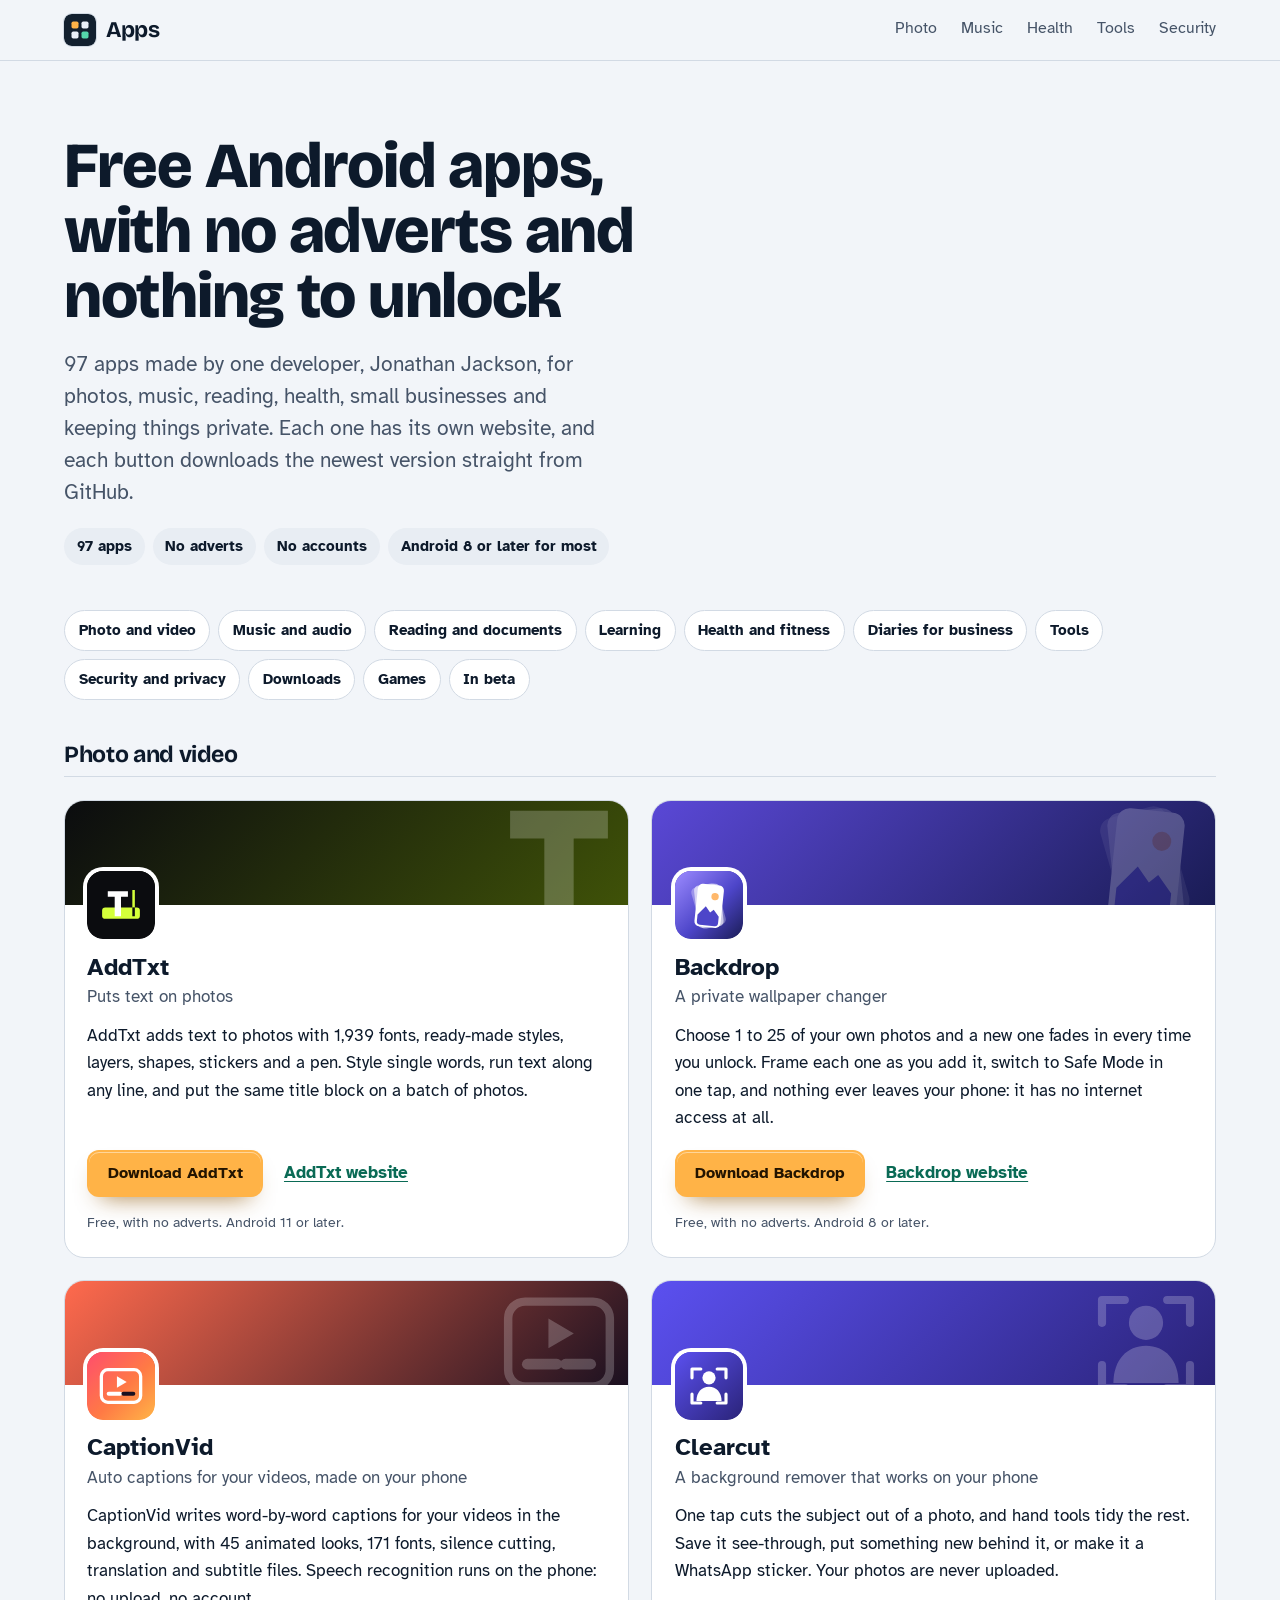
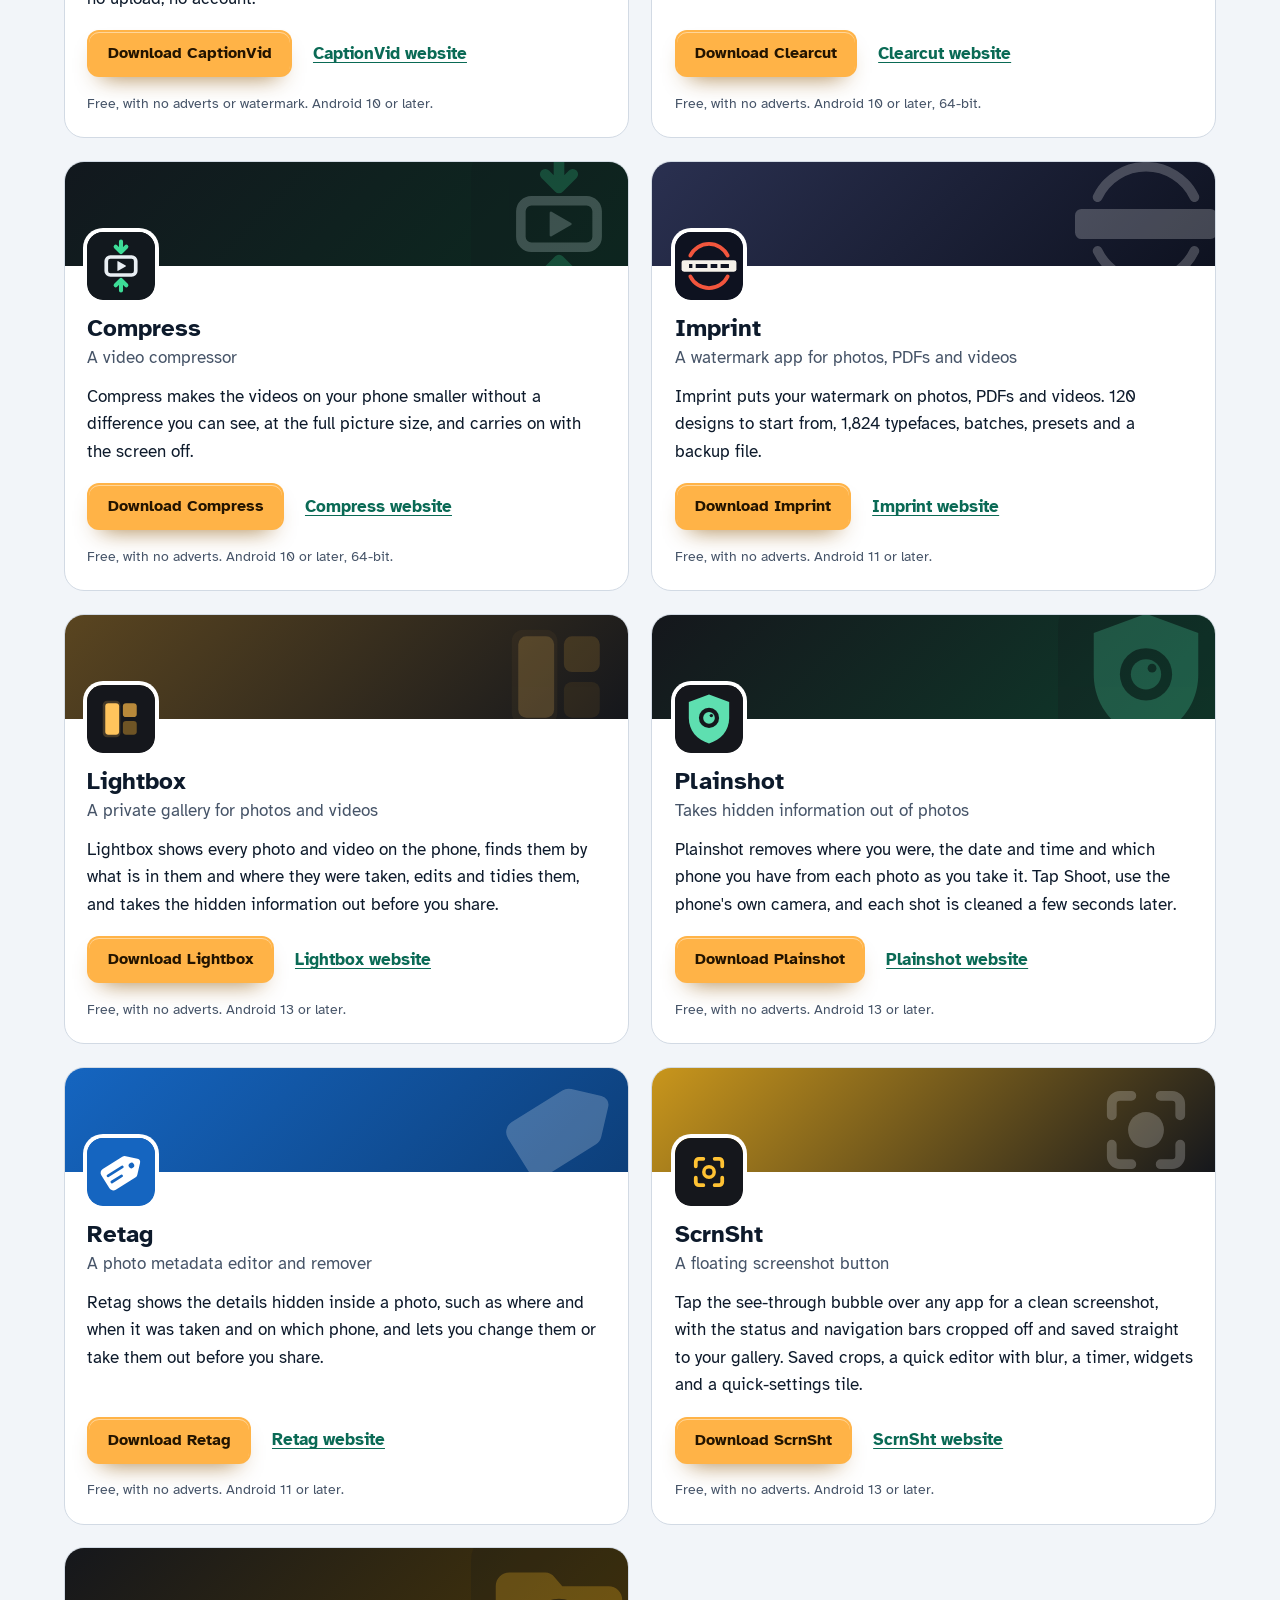
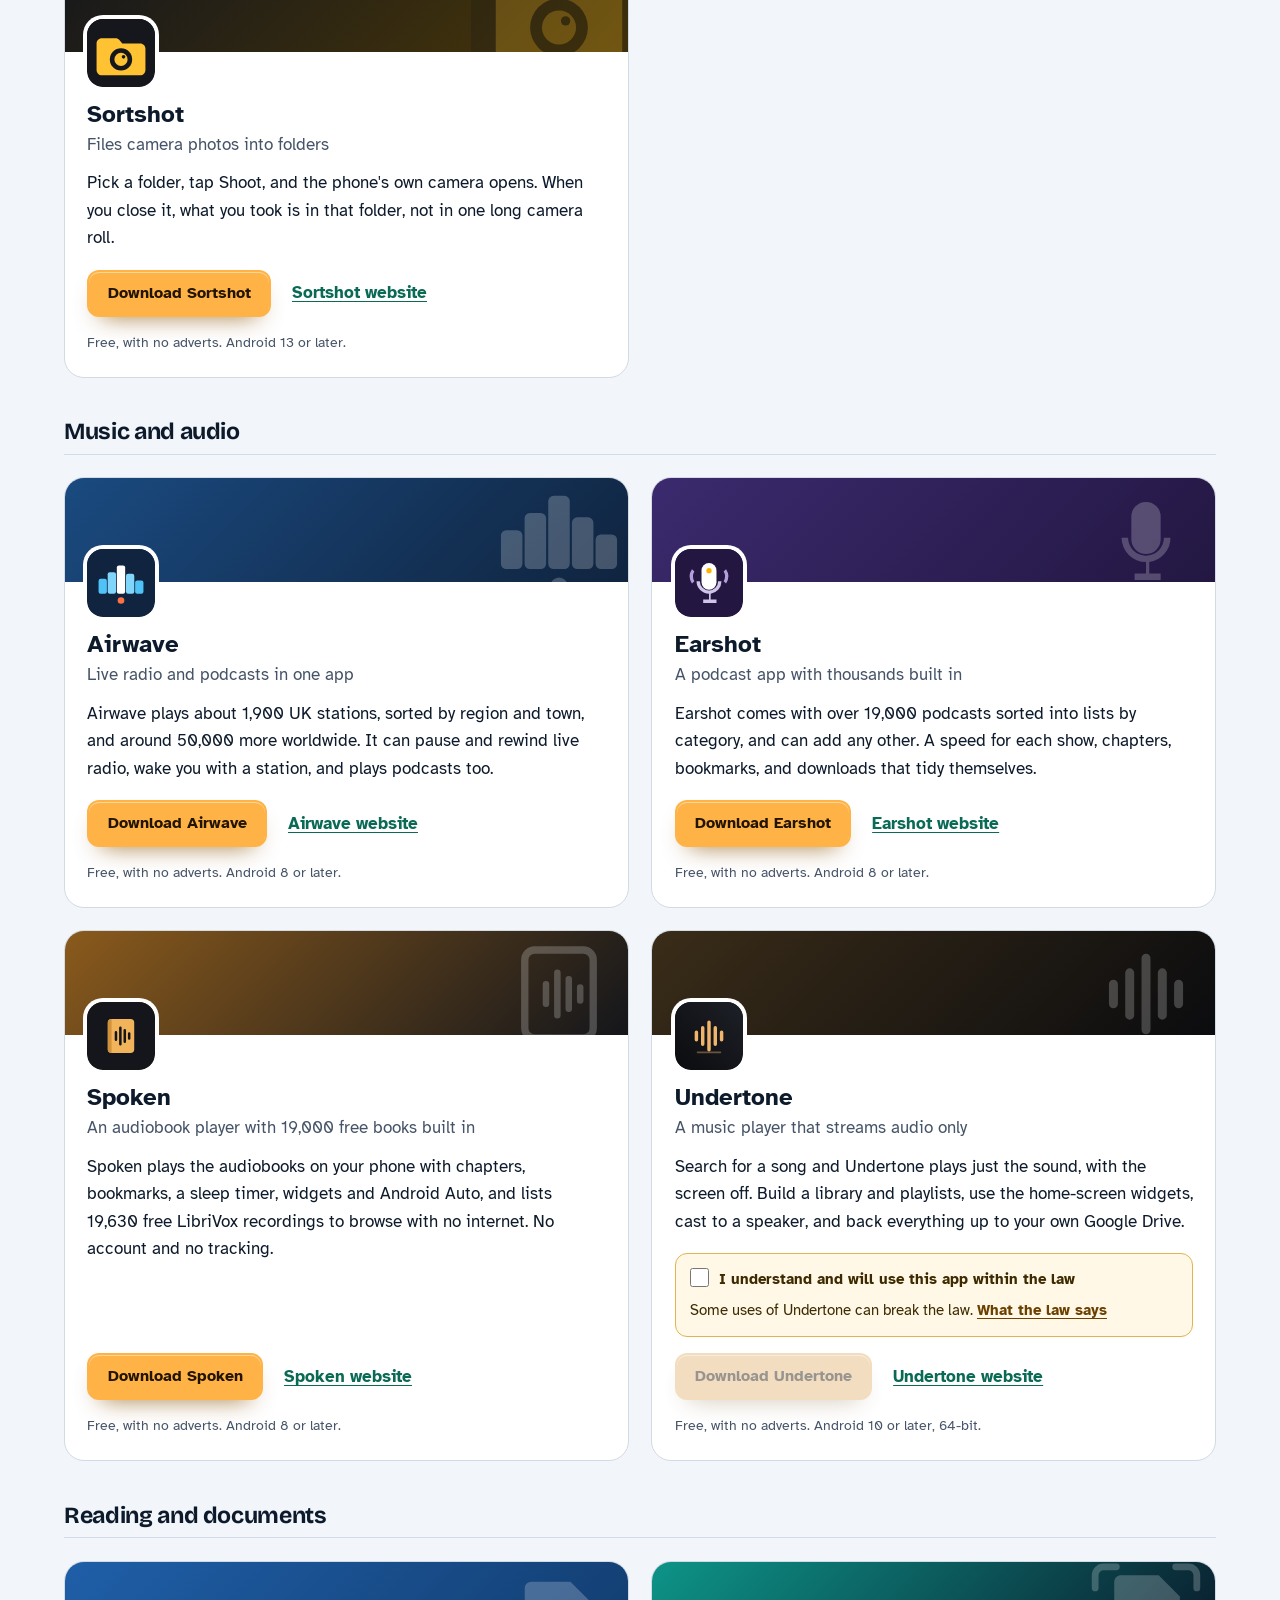
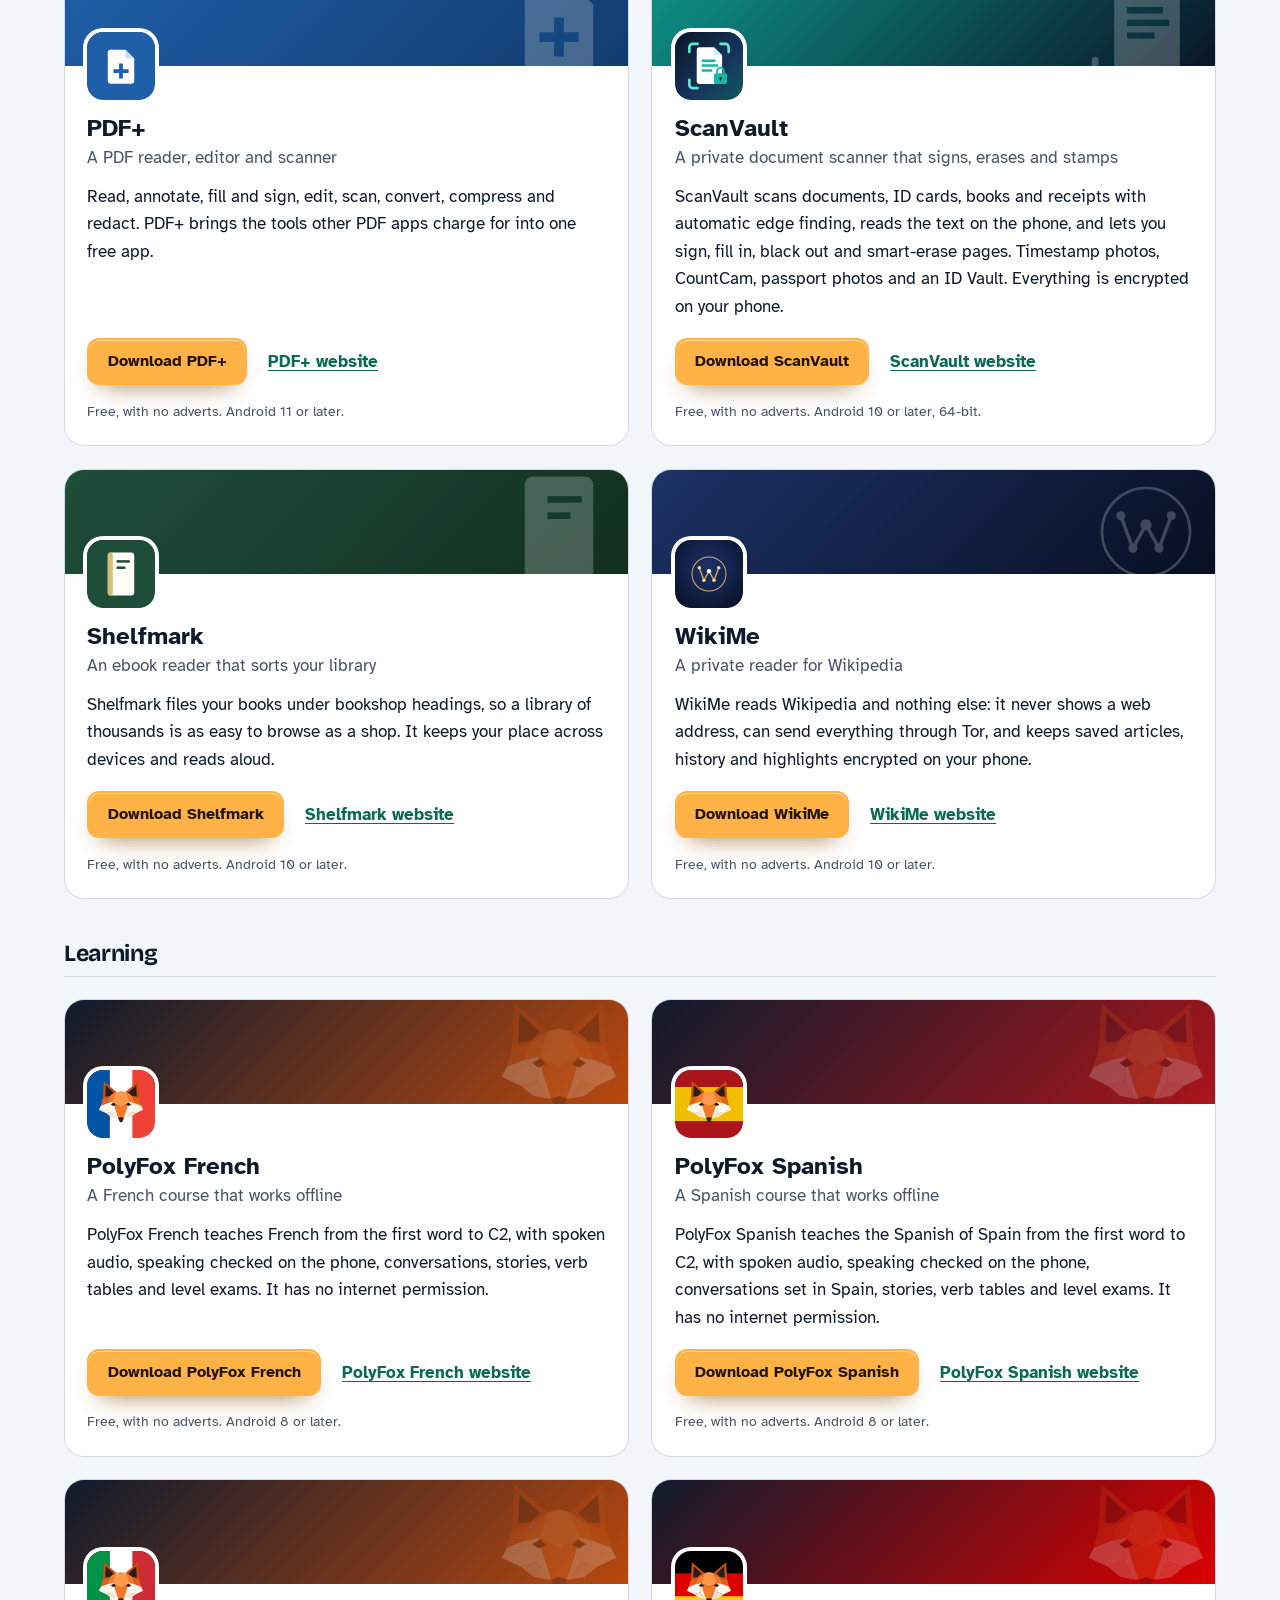
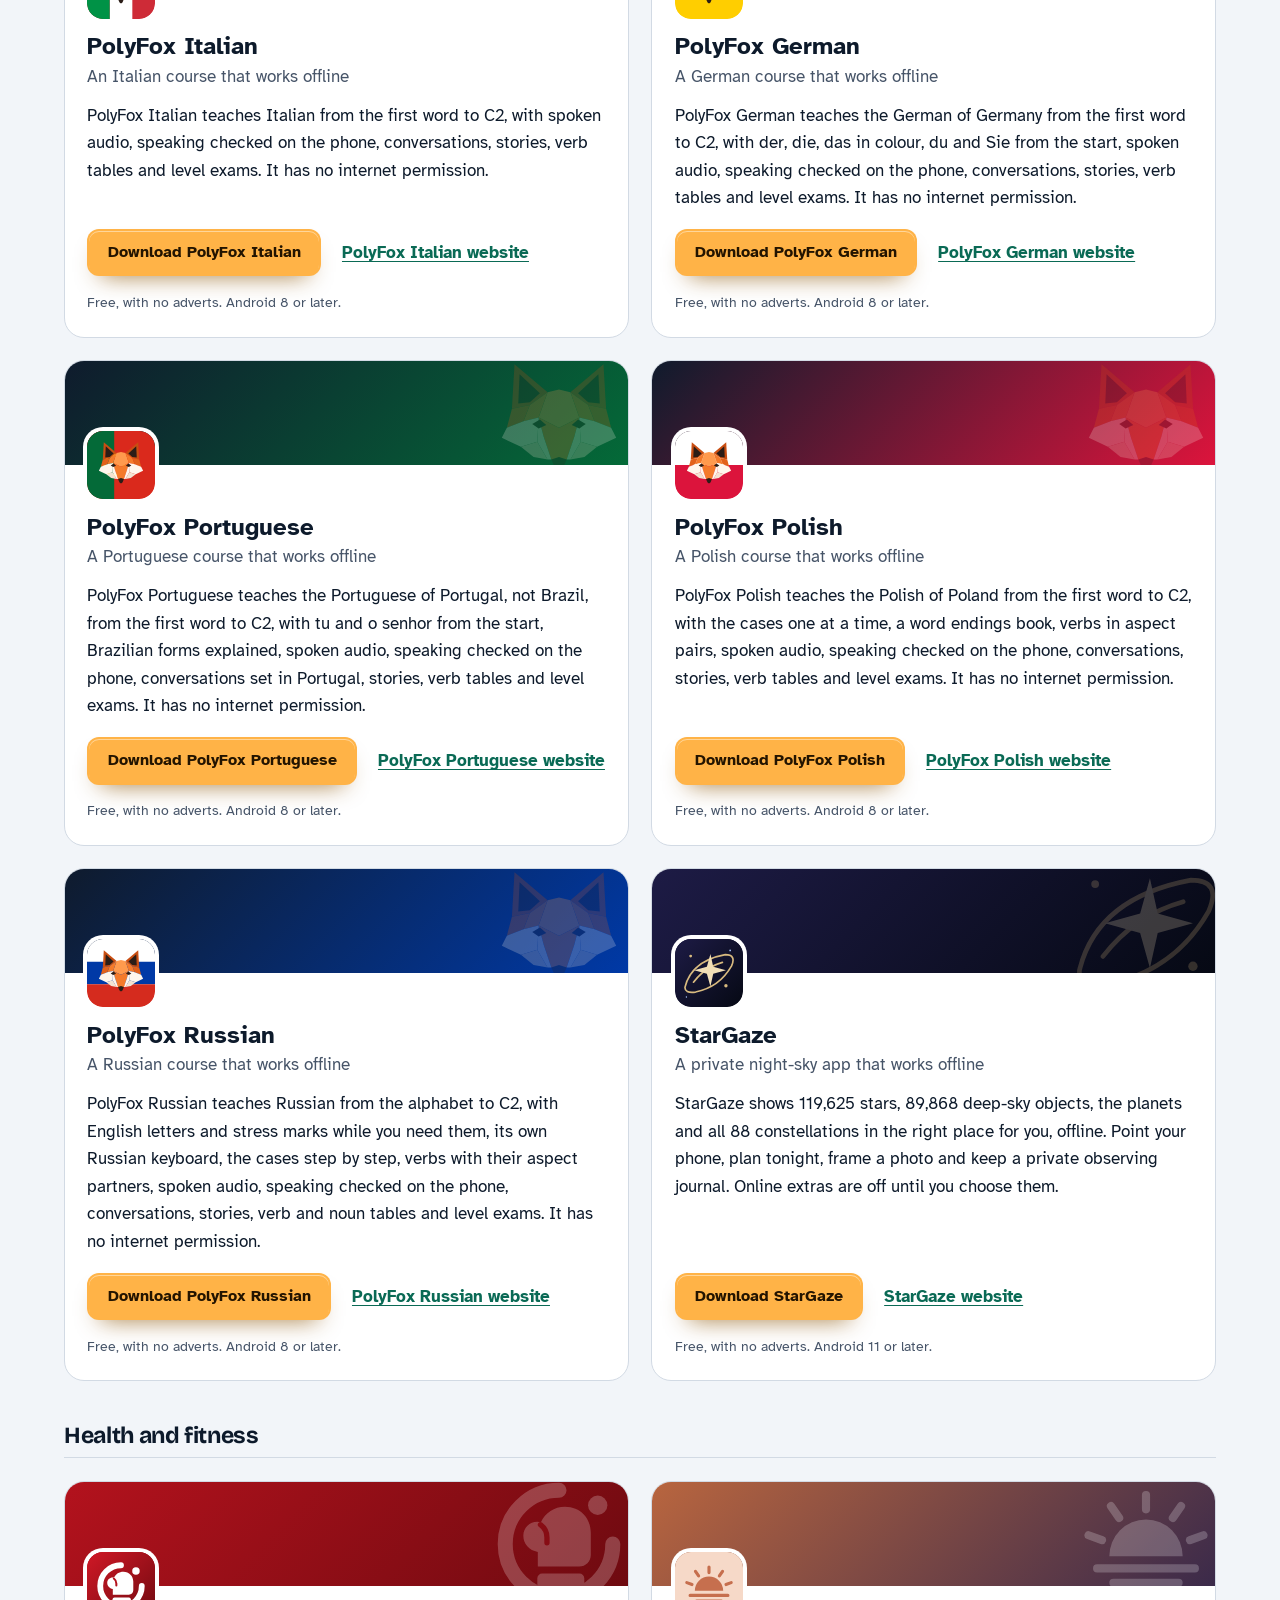
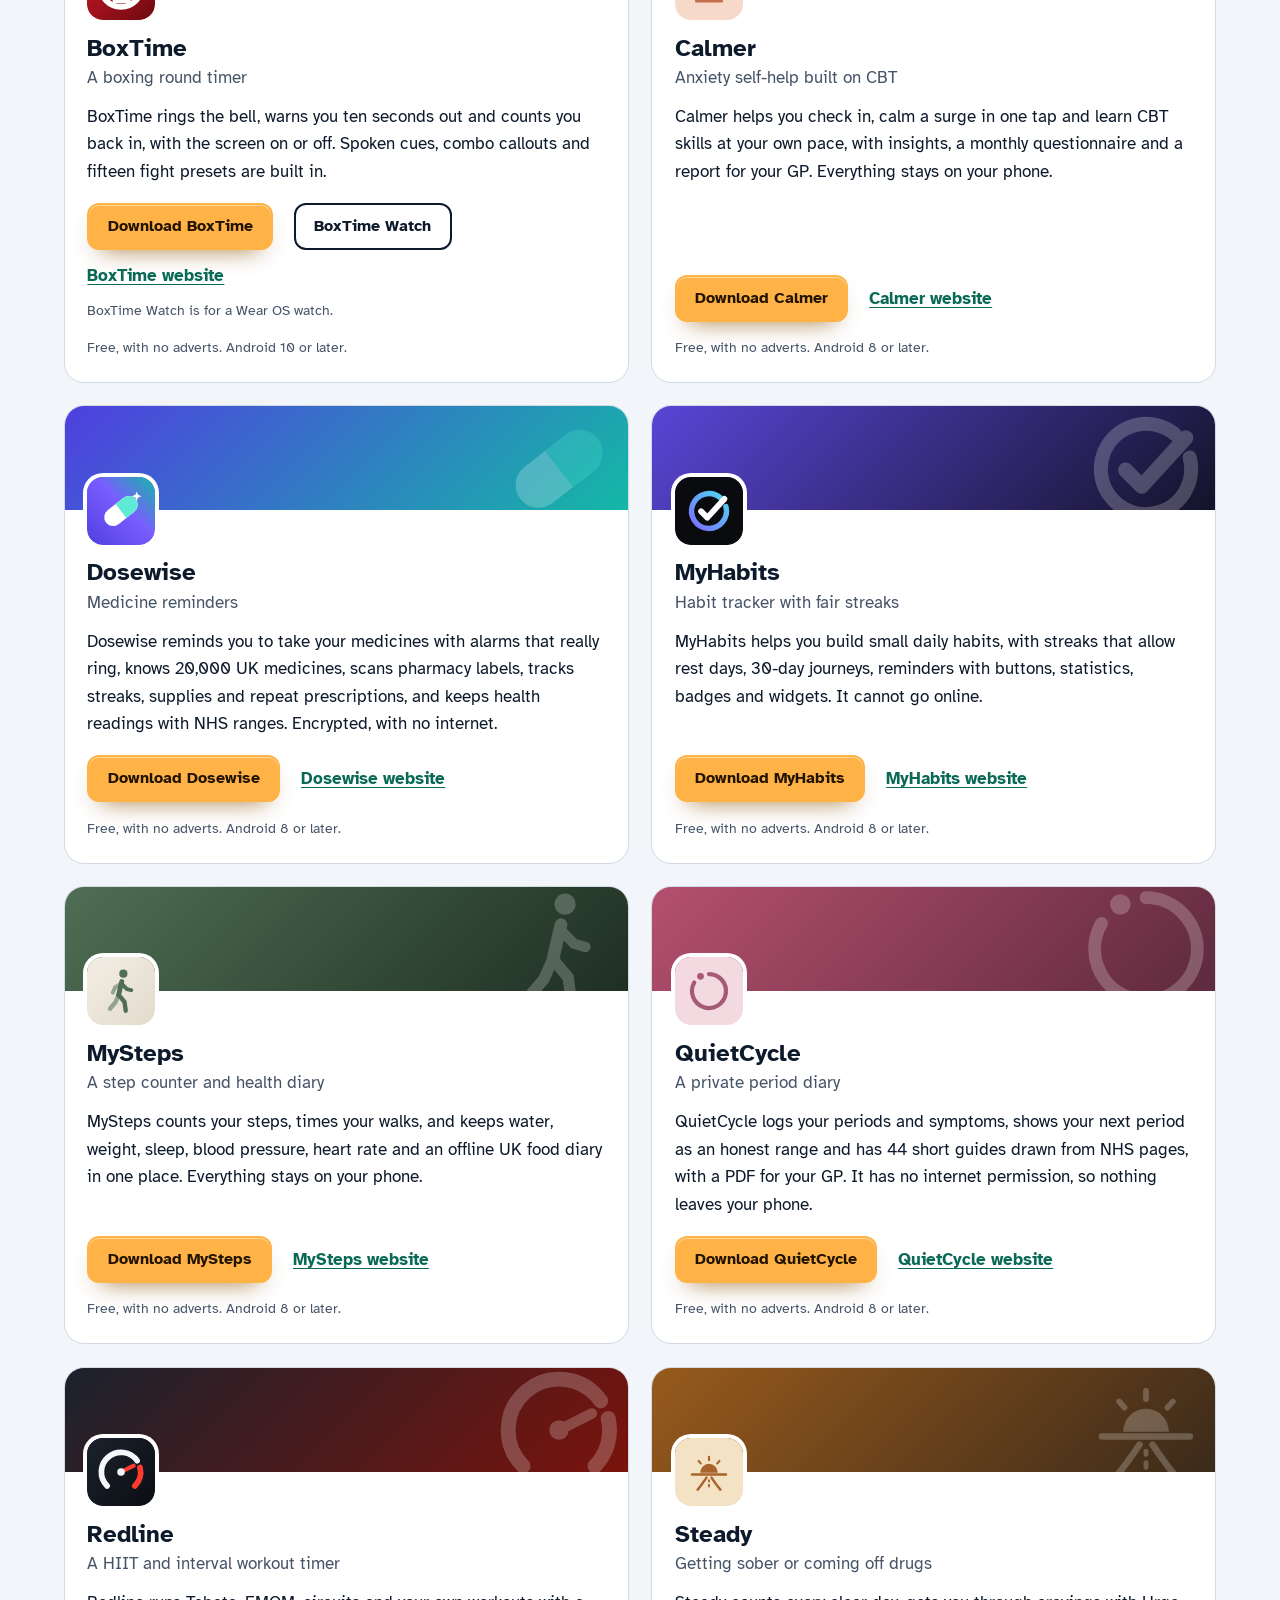
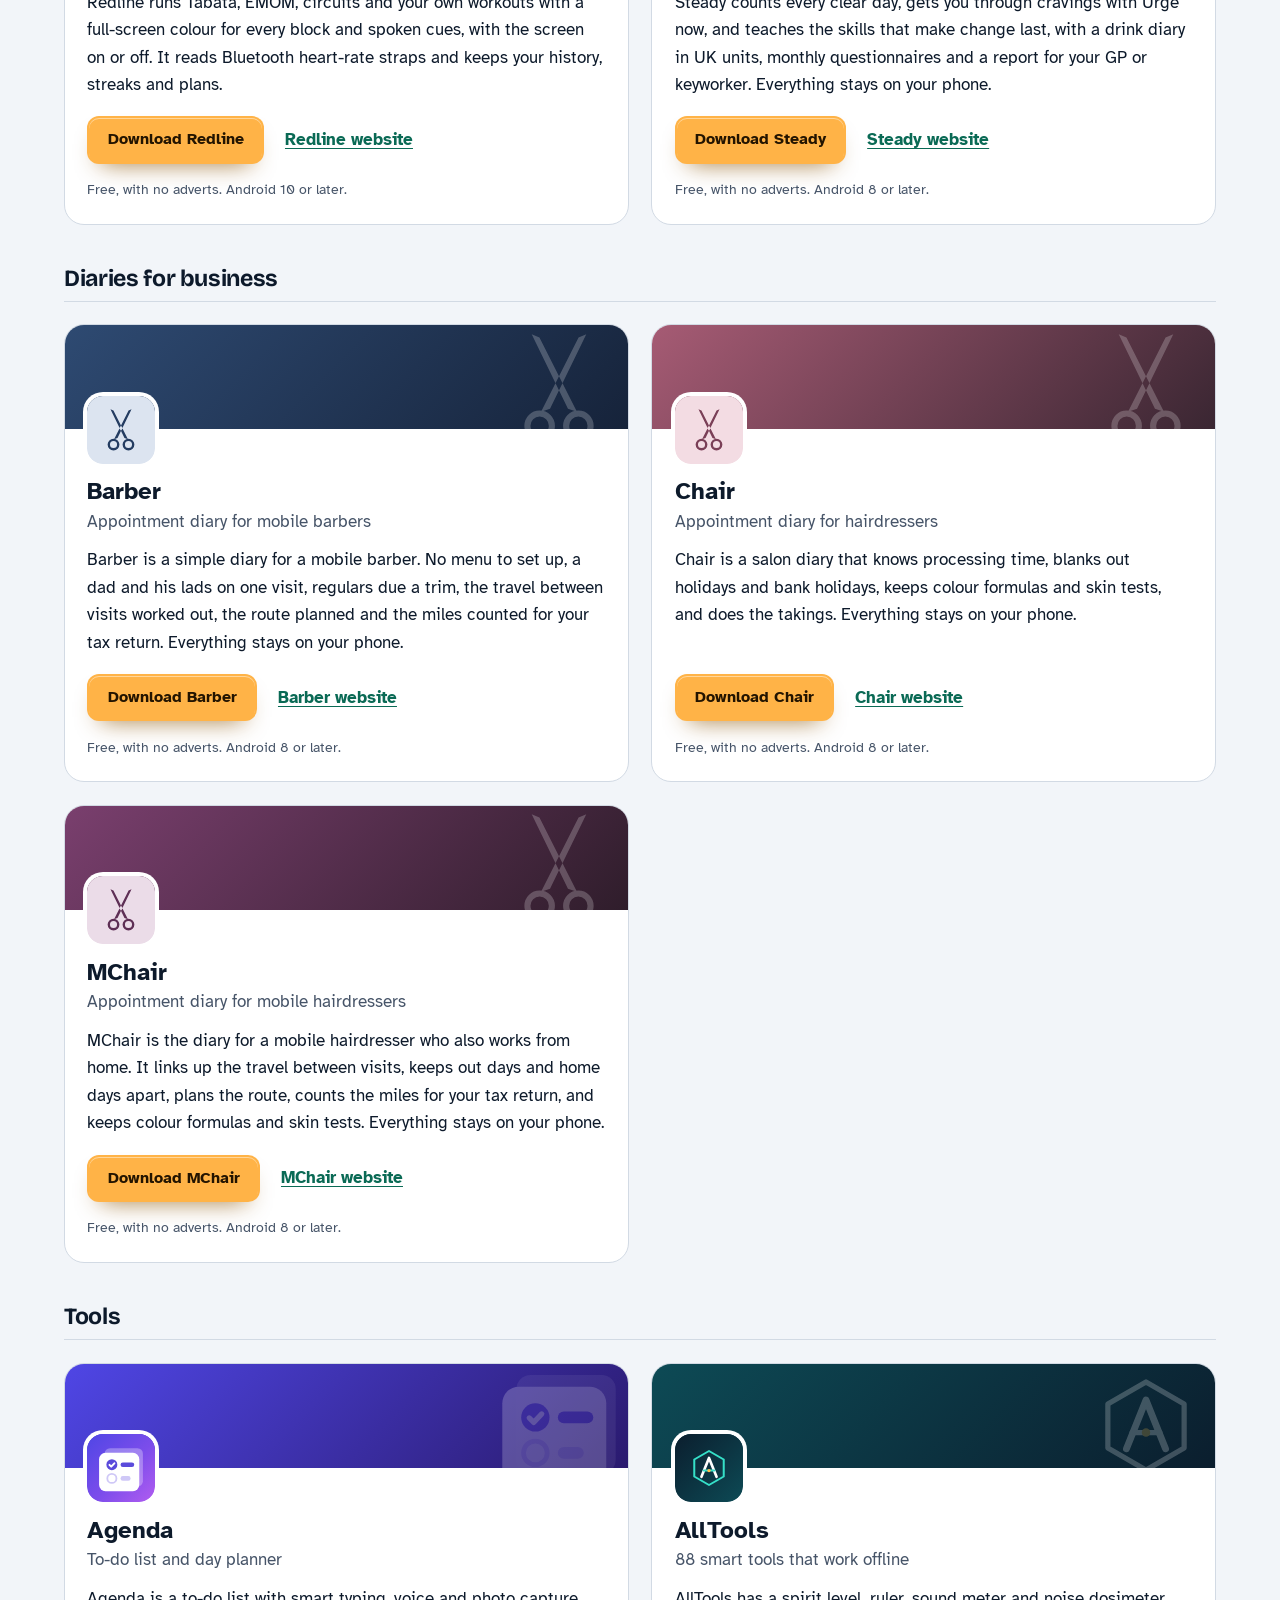
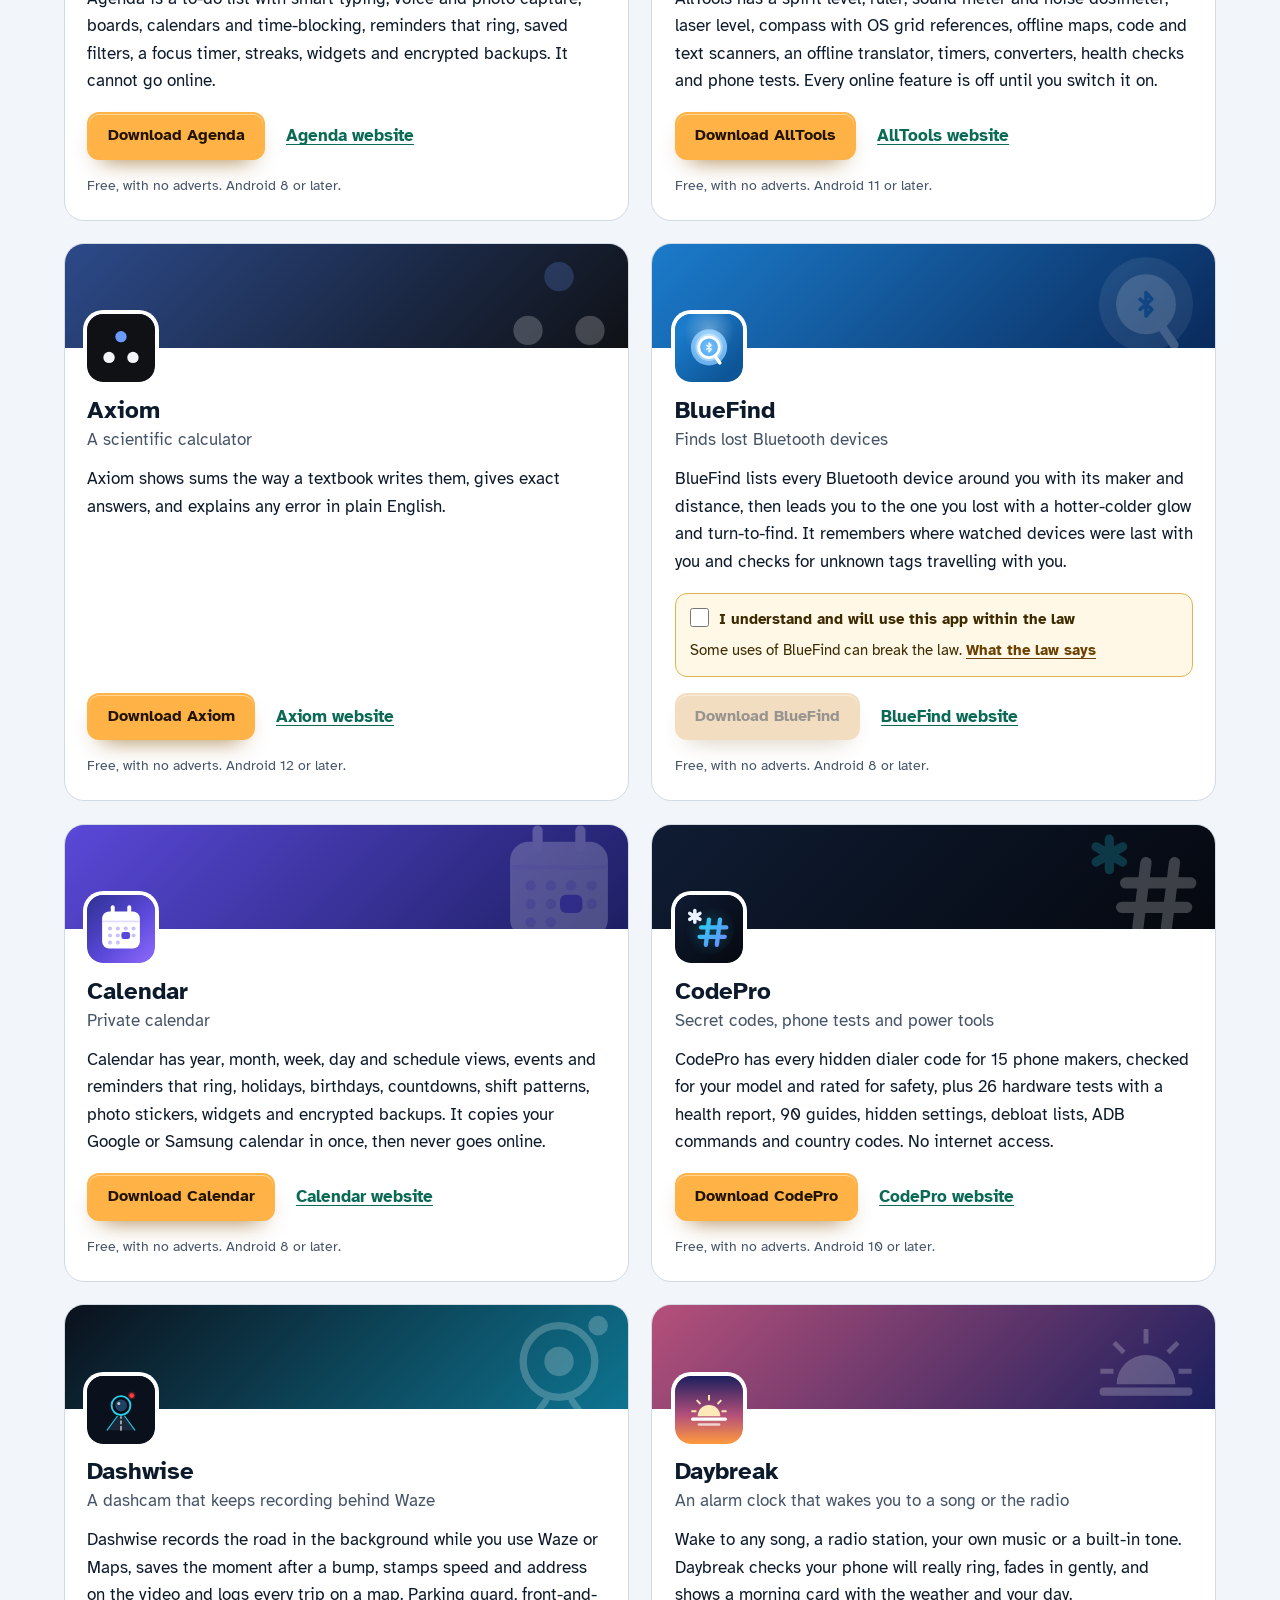
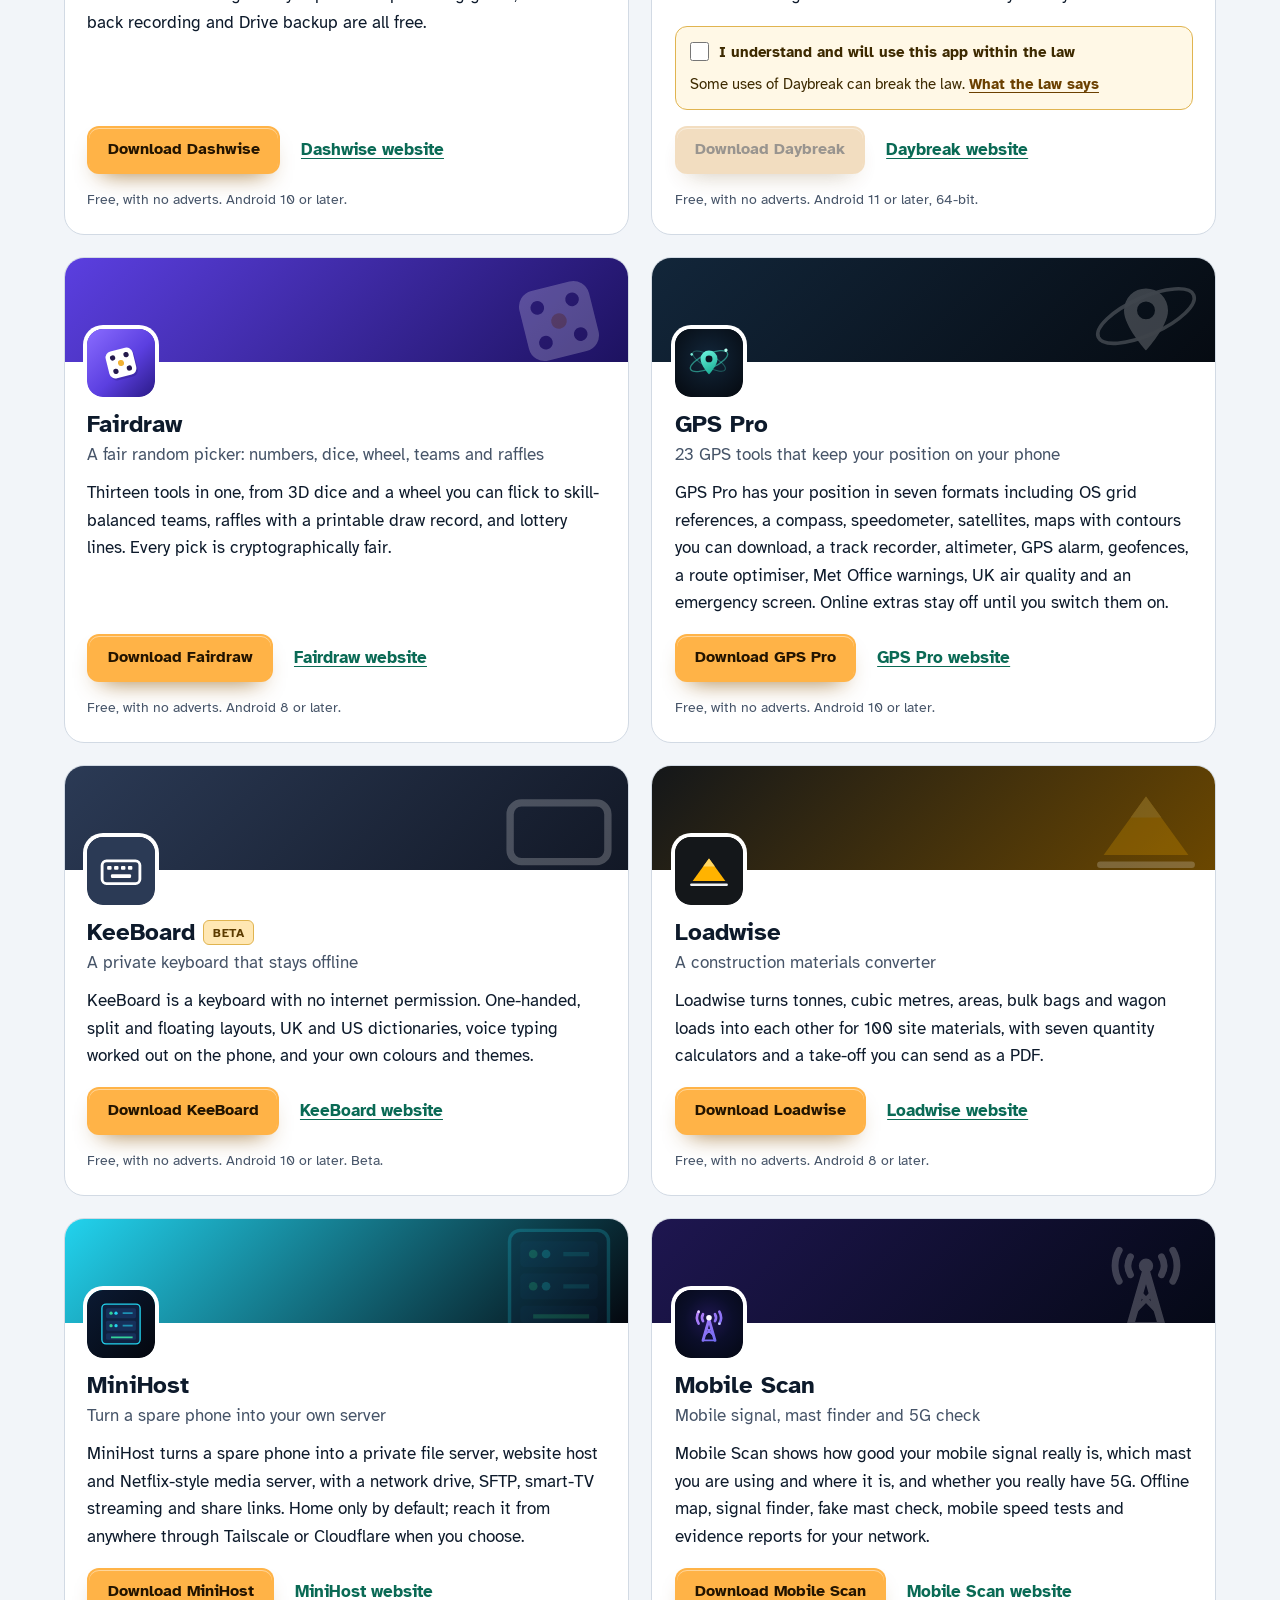
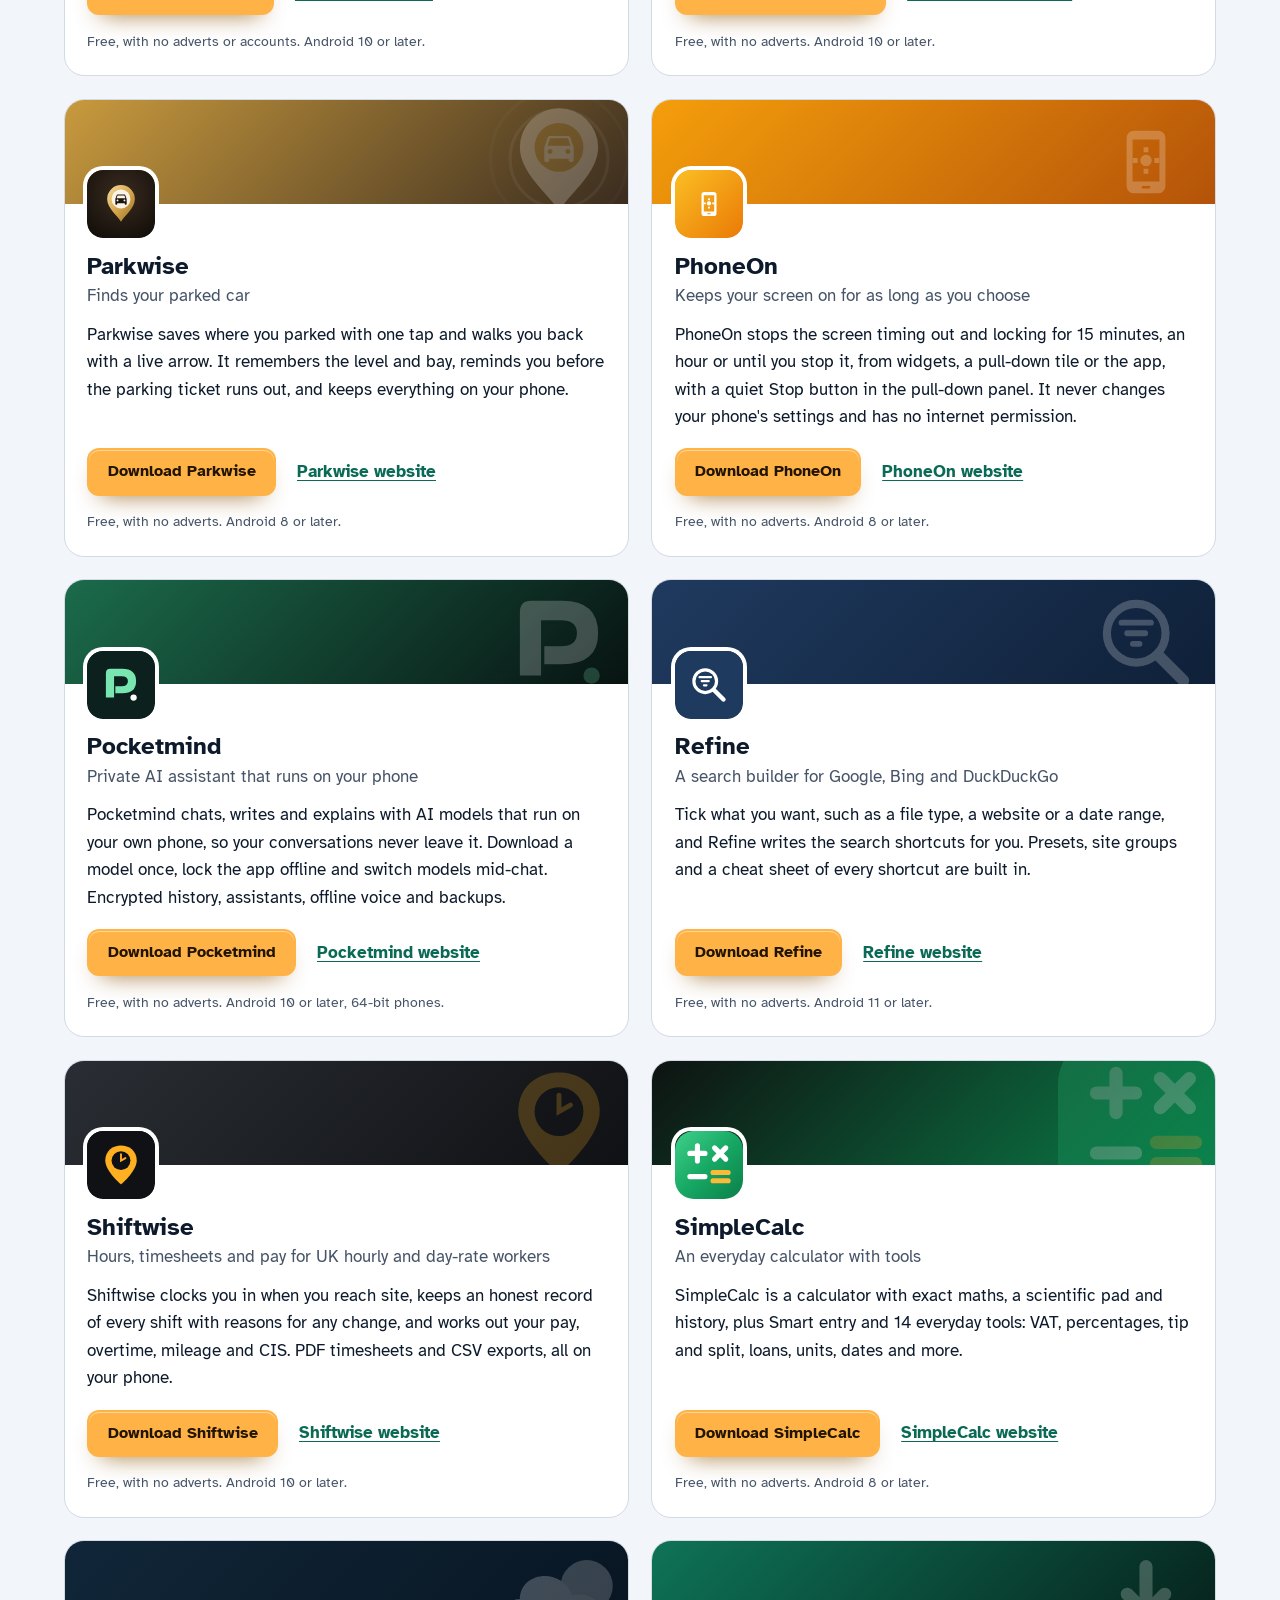
==== commit 4792b63e: "Hub: add AllTools" ====
--- a/index.html
+++ b/index.html
@@ -4,7 +4,7 @@
 <meta charset="utf-8">
 <meta name="viewport" content="width=device-width, initial-scale=1">
 <title>Free Android apps with no adverts, from one developer</title>
-<meta name="description" content="96 free Android apps by Jonathan Jackson: photo and video, music, reading, health, business diaries, tools, security and more. No adverts, nothing to unlock, each with its own website.">
+<meta name="description" content="97 free Android apps by Jonathan Jackson: photo and video, music, reading, health, business diaries, tools, security and more. No adverts, nothing to unlock, each with its own website.">
 <meta name="author" content="Jonathan Jackson">
 <link rel="canonical" href="https://customgpter.github.io/">
 <meta name="theme-color" content="#f2f5f9" media="(prefers-color-scheme: light)">
@@ -12,7 +12,7 @@
 <meta property="og:type" content="website">
 <meta property="og:site_name" content="Jonathan Jackson's apps">
 <meta property="og:title" content="Free Android apps with no adverts, from one developer">
-<meta property="og:description" content="96 free Android apps by Jonathan Jackson: photo and video, music, reading, health, business diaries, tools, security and more. No adverts, nothing to unlock, each with its own website.">
+<meta property="og:description" content="97 free Android apps by Jonathan Jackson: photo and video, music, reading, health, business diaries, tools, security and more. No adverts, nothing to unlock, each with its own website.">
 <meta property="og:url" content="https://customgpter.github.io/">
 <meta property="og:locale" content="en_GB">
 <link rel="icon" href="assets/favicon.svg" type="image/svg+xml">
@@ -22,7 +22,7 @@
 <link rel="stylesheet" href="assets/apps-list.css?v=1">
 <script src="assets/apps-list.js?v=1" defer></script>
 <script type="application/ld+json">{"@context":"https://schema.org","@type":"WebSite","name":"Jonathan Jackson's apps","url":"https://customgpter.github.io/","inLanguage":"en-GB"}</script>
-<script type="application/ld+json">{"@context":"https://schema.org","@type":"ItemList","name":"Free Android apps","url":"https://customgpter.github.io/","itemListElement":[{"@type":"ListItem","position":1,"name":"AddTxt","url":"https://customgpter.github.io/addtxt/"},{"@type":"ListItem","position":2,"name":"Backdrop","url":"https://customgpter.github.io/backdrop/"},{"@type":"ListItem","position":3,"name":"CaptionVid","url":"https://customgpter.github.io/captionvid/"},{"@type":"ListItem","position":4,"name":"Clearcut","url":"https://customgpter.github.io/clearcut/"},{"@type":"ListItem","position":5,"name":"Compress","url":"https://customgpter.github.io/compress/"},{"@type":"ListItem","position":6,"name":"Imprint","url":"https://customgpter.github.io/imprint/"},{"@type":"ListItem","position":7,"name":"Lightbox","url":"https://customgpter.github.io/lightbox/"},{"@type":"ListItem","position":8,"name":"Plainshot","url":"https://customgpter.github.io/plainshot/"},{"@type":"ListItem","position":9,"name":"Retag","url":"https://customgpter.github.io/retag/"},{"@type":"ListItem","position":10,"name":"ScrnSht","url":"https://customgpter.github.io/scrnsht/"},{"@type":"ListItem","position":11,"name":"Sortshot","url":"https://customgpter.github.io/sortshot/"},{"@type":"ListItem","position":12,"name":"Airwave","url":"https://customgpter.github.io/airwave/"},{"@type":"ListItem","position":13,"name":"Earshot","url":"https://customgpter.github.io/earshot/"},{"@type":"ListItem","position":14,"name":"Spoken","url":"https://customgpter.github.io/spoken/"},{"@type":"ListItem","position":15,"name":"Undertone","url":"https://customgpter.github.io/undertone/"},{"@type":"ListItem","position":16,"name":"PDF+","url":"https://customgpter.github.io/pdfplus/"},{"@type":"ListItem","position":17,"name":"ScanVault","url":"https://customgpter.github.io/scanvault/"},{"@type":"ListItem","position":18,"name":"Shelfmark","url":"https://customgpter.github.io/shelfmark/"},{"@type":"ListItem","position":19,"name":"WikiMe","url":"https://customgpter.github.io/wikime/"},{"@type":"ListItem","position":20,"name":"PolyFox French","url":"https://customgpter.github.io/polyfox/"},{"@type":"ListItem","position":21,"name":"PolyFox Spanish","url":"https://customgpter.github.io/polyfox-spanish/"},{"@type":"ListItem","position":22,"name":"PolyFox Italian","url":"https://customgpter.github.io/polyfox-italian/"},{"@type":"ListItem","position":23,"name":"PolyFox German","url":"https://customgpter.github.io/polyfox-german/"},{"@type":"ListItem","position":24,"name":"PolyFox Portuguese","url":"https://customgpter.github.io/polyfox-portuguese/"},{"@type":"ListItem","position":25,"name":"PolyFox Polish","url":"https://customgpter.github.io/polyfox-polish/"},{"@type":"ListItem","position":26,"name":"PolyFox Russian","url":"https://customgpter.github.io/polyfox-russian/"},{"@type":"ListItem","position":27,"name":"StarGaze","url":"https://customgpter.github.io/stargaze/"},{"@type":"ListItem","position":28,"name":"BoxTime","url":"https://customgpter.github.io/boxtime/"},{"@type":"ListItem","position":29,"name":"Calmer","url":"https://customgpter.github.io/calmer/"},{"@type":"ListItem","position":30,"name":"Dosewise","url":"https://customgpter.github.io/dosewise/"},{"@type":"ListItem","position":31,"name":"MyHabits","url":"https://customgpter.github.io/myhabits/"},{"@type":"ListItem","position":32,"name":"MySteps","url":"https://customgpter.github.io/mysteps/"},{"@type":"ListItem","position":33,"name":"QuietCycle","url":"https://customgpter.github.io/quietcycle/"},{"@type":"ListItem","position":34,"name":"Redline","url":"https://customgpter.github.io/redline/"},{"@type":"ListItem","position":35,"name":"Steady","url":"https://customgpter.github.io/steady/"},{"@type":"ListItem","position":36,"name":"Barber","url":"https://customgpter.github.io/barber/"},{"@type":"ListItem","position":37,"name":"Chair","url":"https://customgpter.github.io/chair/"},{"@type":"ListItem","position":38,"name":"MChair","url":"https://customgpter.github.io/mchair/"},{"@type":"ListItem","position":39,"name":"Agenda","url":"https://customgpter.github.io/agenda/"},{"@type":"ListItem","position":40,"name":"Axiom","url":"https://customgpter.github.io/axiom/"},{"@type":"ListItem","position":41,"name":"BlueFind","url":"https://customgpter.github.io/bluefind/"},{"@type":"ListItem","position":42,"name":"Calendar","url":"https://customgpter.github.io/calendar/"},{"@type":"ListItem","position":43,"name":"CodePro","url":"https://customgpter.github.io/codepro/"},{"@type":"ListItem","position":44,"name":"Dashwise","url":"https://customgpter.github.io/dashwise/"},{"@type":"ListItem","position":45,"name":"Daybreak","url":"https://customgpter.github.io/daybreak/"},{"@type":"ListItem","position":46,"name":"Fairdraw","url":"https://customgpter.github.io/fairdraw/"},{"@type":"ListItem","position":47,"name":"GPS Pro","url":"https://customgpter.github.io/gpspro/"},{"@type":"ListItem","position":48,"name":"KeeBoard","url":"https://customgpter.github.io/keeboard/"},{"@type":"ListItem","position":49,"name":"Loadwise","url":"https://customgpter.github.io/loadwise/"},{"@type":"ListItem","position":50,"name":"MiniHost","url":"https://customgpter.github.io/minihost/"},{"@type":"ListItem","position":51,"name":"Mobile Scan","url":"https://customgpter.github.io/mobilescan/"},{"@type":"ListItem","position":52,"name":"Parkwise","url":"https://customgpter.github.io/parkwise/"},{"@type":"ListItem","position":53,"name":"PhoneOn","url":"https://customgpter.github.io/phoneon/"},{"@type":"ListItem","position":54,"name":"Pocketmind","url":"https://customgpter.github.io/pocketmind/"},{"@type":"ListItem","position":55,"name":"Refine","url":"https://customgpter.github.io/refine/"},{"@type":"ListItem","position":56,"name":"Shiftwise","url":"https://customgpter.github.io/shiftwise/"},{"@type":"ListItem","position":57,"name":"SimpleCalc","url":"https://customgpter.github.io/simplecalc/"},{"@type":"ListItem","position":58,"name":"Skyline","url":"https://customgpter.github.io/skyline/"},{"@type":"ListItem","position":59,"name":"Slipway","url":"https://customgpter.github.io/slipway/"},{"@type":"ListItem","position":60,"name":"Tagger","url":"https://customgpter.github.io/tagger/"},{"@type":"ListItem","position":61,"name":"TotalClean","url":"https://customgpter.github.io/totalclean/"},{"@type":"ListItem","position":62,"name":"TVLink","url":"https://customgpter.github.io/tvlink/"},{"@type":"ListItem","position":63,"name":"Unbox","url":"https://customgpter.github.io/unbox/"},{"@type":"ListItem","position":64,"name":"WhatsKeep","url":"https://customgpter.github.io/whatskeep/"},{"@type":"ListItem","position":65,"name":"WiFi Scan","url":"https://customgpter.github.io/wifiscan/"},{"@type":"ListItem","position":66,"name":"Auditly","url":"https://customgpter.github.io/auditly/"},{"@type":"ListItem","position":67,"name":"Backchannel","url":"https://customgpter.github.io/backchannel/"},{"@type":"ListItem","position":68,"name":"ENotes","url":"https://customgpter.github.io/enotes/"},{"@type":"ListItem","position":69,"name":"FindMe","url":"https://customgpter.github.io/findme/"},{"@type":"ListItem","position":70,"name":"iLock","url":"https://customgpter.github.io/ilock/"},{"@type":"ListItem","position":71,"name":"ImSafe","url":"https://customgpter.github.io/imsafe/"},{"@type":"ListItem","position":72,"name":"IShred","url":"https://customgpter.github.io/ishred/"},{"@type":"ListItem","position":73,"name":"LockBox","url":"https://customgpter.github.io/lockbox/"},{"@type":"ListItem","position":74,"name":"PassVault","url":"https://customgpter.github.io/passvault/"},{"@type":"ListItem","position":75,"name":"SpyFind","url":"https://customgpter.github.io/spyfind/"},{"@type":"ListItem","position":76,"name":"TextWipe","url":"https://customgpter.github.io/textwipe/"},{"@type":"ListItem","position":77,"name":"Tracewire","url":"https://customgpter.github.io/tracewire/"},{"@type":"ListItem","position":78,"name":"Vigil","url":"https://customgpter.github.io/vigil/"},{"@type":"ListItem","position":79,"name":"Grab","url":"https://customgpter.github.io/grab/"},{"@type":"ListItem","position":80,"name":"Swarm","url":"https://customgpter.github.io/swarm/"},{"@type":"ListItem","position":81,"name":"Plane Games","url":"https://customgpter.github.io/plane-games/"},{"@type":"ListItem","position":82,"name":"Ninefold","url":"https://customgpter.github.io/ninefold/"},{"@type":"ListItem","position":83,"name":"Cubewise","url":"https://customgpter.github.io/cubewise/"},{"@type":"ListItem","position":84,"name":"Tilewise","url":"https://customgpter.github.io/tilewise/"},{"@type":"ListItem","position":85,"name":"Letterwise","url":"https://customgpter.github.io/letterwise/"},{"@type":"ListItem","position":86,"name":"Kingside","url":"https://customgpter.github.io/kingside/"},{"@type":"ListItem","position":87,"name":"Deckhand","url":"https://customgpter.github.io/deckhand/"},{"@type":"ListItem","position":88,"name":"SNESForge","url":"https://customgpter.github.io/snesforge/"},{"@type":"ListItem","position":89,"name":"Fame Boy","url":"https://customgpter.github.io/fameboy/"},{"@type":"ListItem","position":90,"name":"PSPPro","url":"https://customgpter.github.io/psppro/"},{"@type":"ListItem","position":91,"name":"MegaGen","url":"https://customgpter.github.io/megagen/"},{"@type":"ListItem","position":92,"name":"QVR","url":"https://customgpter.github.io/qvr/"},{"@type":"ListItem","position":93,"name":"QVR Watch","url":"https://customgpter.github.io/qvr-watch/"},{"@type":"ListItem","position":94,"name":"QVRLite","url":"https://customgpter.github.io/qvrlite/"},{"@type":"ListItem","position":95,"name":"Onionz","url":"https://customgpter.github.io/onionz/"},{"@type":"ListItem","position":96,"name":"OnionzWeb","url":"https://customgpter.github.io/onionzweb/"}]}</script>
+<script type="application/ld+json">{"@context":"https://schema.org","@type":"ItemList","name":"Free Android apps","url":"https://customgpter.github.io/","itemListElement":[{"@type":"ListItem","position":1,"name":"AddTxt","url":"https://customgpter.github.io/addtxt/"},{"@type":"ListItem","position":2,"name":"Backdrop","url":"https://customgpter.github.io/backdrop/"},{"@type":"ListItem","position":3,"name":"CaptionVid","url":"https://customgpter.github.io/captionvid/"},{"@type":"ListItem","position":4,"name":"Clearcut","url":"https://customgpter.github.io/clearcut/"},{"@type":"ListItem","position":5,"name":"Compress","url":"https://customgpter.github.io/compress/"},{"@type":"ListItem","position":6,"name":"Imprint","url":"https://customgpter.github.io/imprint/"},{"@type":"ListItem","position":7,"name":"Lightbox","url":"https://customgpter.github.io/lightbox/"},{"@type":"ListItem","position":8,"name":"Plainshot","url":"https://customgpter.github.io/plainshot/"},{"@type":"ListItem","position":9,"name":"Retag","url":"https://customgpter.github.io/retag/"},{"@type":"ListItem","position":10,"name":"ScrnSht","url":"https://customgpter.github.io/scrnsht/"},{"@type":"ListItem","position":11,"name":"Sortshot","url":"https://customgpter.github.io/sortshot/"},{"@type":"ListItem","position":12,"name":"Airwave","url":"https://customgpter.github.io/airwave/"},{"@type":"ListItem","position":13,"name":"Earshot","url":"https://customgpter.github.io/earshot/"},{"@type":"ListItem","position":14,"name":"Spoken","url":"https://customgpter.github.io/spoken/"},{"@type":"ListItem","position":15,"name":"Undertone","url":"https://customgpter.github.io/undertone/"},{"@type":"ListItem","position":16,"name":"PDF+","url":"https://customgpter.github.io/pdfplus/"},{"@type":"ListItem","position":17,"name":"ScanVault","url":"https://customgpter.github.io/scanvault/"},{"@type":"ListItem","position":18,"name":"Shelfmark","url":"https://customgpter.github.io/shelfmark/"},{"@type":"ListItem","position":19,"name":"WikiMe","url":"https://customgpter.github.io/wikime/"},{"@type":"ListItem","position":20,"name":"PolyFox French","url":"https://customgpter.github.io/polyfox/"},{"@type":"ListItem","position":21,"name":"PolyFox Spanish","url":"https://customgpter.github.io/polyfox-spanish/"},{"@type":"ListItem","position":22,"name":"PolyFox Italian","url":"https://customgpter.github.io/polyfox-italian/"},{"@type":"ListItem","position":23,"name":"PolyFox German","url":"https://customgpter.github.io/polyfox-german/"},{"@type":"ListItem","position":24,"name":"PolyFox Portuguese","url":"https://customgpter.github.io/polyfox-portuguese/"},{"@type":"ListItem","position":25,"name":"PolyFox Polish","url":"https://customgpter.github.io/polyfox-polish/"},{"@type":"ListItem","position":26,"name":"PolyFox Russian","url":"https://customgpter.github.io/polyfox-russian/"},{"@type":"ListItem","position":27,"name":"StarGaze","url":"https://customgpter.github.io/stargaze/"},{"@type":"ListItem","position":28,"name":"BoxTime","url":"https://customgpter.github.io/boxtime/"},{"@type":"ListItem","position":29,"name":"Calmer","url":"https://customgpter.github.io/calmer/"},{"@type":"ListItem","position":30,"name":"Dosewise","url":"https://customgpter.github.io/dosewise/"},{"@type":"ListItem","position":31,"name":"MyHabits","url":"https://customgpter.github.io/myhabits/"},{"@type":"ListItem","position":32,"name":"MySteps","url":"https://customgpter.github.io/mysteps/"},{"@type":"ListItem","position":33,"name":"QuietCycle","url":"https://customgpter.github.io/quietcycle/"},{"@type":"ListItem","position":34,"name":"Redline","url":"https://customgpter.github.io/redline/"},{"@type":"ListItem","position":35,"name":"Steady","url":"https://customgpter.github.io/steady/"},{"@type":"ListItem","position":36,"name":"Barber","url":"https://customgpter.github.io/barber/"},{"@type":"ListItem","position":37,"name":"Chair","url":"https://customgpter.github.io/chair/"},{"@type":"ListItem","position":38,"name":"MChair","url":"https://customgpter.github.io/mchair/"},{"@type":"ListItem","position":39,"name":"Agenda","url":"https://customgpter.github.io/agenda/"},{"@type":"ListItem","position":40,"name":"AllTools","url":"https://customgpter.github.io/alltools/"},{"@type":"ListItem","position":41,"name":"Axiom","url":"https://customgpter.github.io/axiom/"},{"@type":"ListItem","position":42,"name":"BlueFind","url":"https://customgpter.github.io/bluefind/"},{"@type":"ListItem","position":43,"name":"Calendar","url":"https://customgpter.github.io/calendar/"},{"@type":"ListItem","position":44,"name":"CodePro","url":"https://customgpter.github.io/codepro/"},{"@type":"ListItem","position":45,"name":"Dashwise","url":"https://customgpter.github.io/dashwise/"},{"@type":"ListItem","position":46,"name":"Daybreak","url":"https://customgpter.github.io/daybreak/"},{"@type":"ListItem","position":47,"name":"Fairdraw","url":"https://customgpter.github.io/fairdraw/"},{"@type":"ListItem","position":48,"name":"GPS Pro","url":"https://customgpter.github.io/gpspro/"},{"@type":"ListItem","position":49,"name":"KeeBoard","url":"https://customgpter.github.io/keeboard/"},{"@type":"ListItem","position":50,"name":"Loadwise","url":"https://customgpter.github.io/loadwise/"},{"@type":"ListItem","position":51,"name":"MiniHost","url":"https://customgpter.github.io/minihost/"},{"@type":"ListItem","position":52,"name":"Mobile Scan","url":"https://customgpter.github.io/mobilescan/"},{"@type":"ListItem","position":53,"name":"Parkwise","url":"https://customgpter.github.io/parkwise/"},{"@type":"ListItem","position":54,"name":"PhoneOn","url":"https://customgpter.github.io/phoneon/"},{"@type":"ListItem","position":55,"name":"Pocketmind","url":"https://customgpter.github.io/pocketmind/"},{"@type":"ListItem","position":56,"name":"Refine","url":"https://customgpter.github.io/refine/"},{"@type":"ListItem","position":57,"name":"Shiftwise","url":"https://customgpter.github.io/shiftwise/"},{"@type":"ListItem","position":58,"name":"SimpleCalc","url":"https://customgpter.github.io/simplecalc/"},{"@type":"ListItem","position":59,"name":"Skyline","url":"https://customgpter.github.io/skyline/"},{"@type":"ListItem","position":60,"name":"Slipway","url":"https://customgpter.github.io/slipway/"},{"@type":"ListItem","position":61,"name":"Tagger","url":"https://customgpter.github.io/tagger/"},{"@type":"ListItem","position":62,"name":"TotalClean","url":"https://customgpter.github.io/totalclean/"},{"@type":"ListItem","position":63,"name":"TVLink","url":"https://customgpter.github.io/tvlink/"},{"@type":"ListItem","position":64,"name":"Unbox","url":"https://customgpter.github.io/unbox/"},{"@type":"ListItem","position":65,"name":"WhatsKeep","url":"https://customgpter.github.io/whatskeep/"},{"@type":"ListItem","position":66,"name":"WiFi Scan","url":"https://customgpter.github.io/wifiscan/"},{"@type":"ListItem","position":67,"name":"Auditly","url":"https://customgpter.github.io/auditly/"},{"@type":"ListItem","position":68,"name":"Backchannel","url":"https://customgpter.github.io/backchannel/"},{"@type":"ListItem","position":69,"name":"ENotes","url":"https://customgpter.github.io/enotes/"},{"@type":"ListItem","position":70,"name":"FindMe","url":"https://customgpter.github.io/findme/"},{"@type":"ListItem","position":71,"name":"iLock","url":"https://customgpter.github.io/ilock/"},{"@type":"ListItem","position":72,"name":"ImSafe","url":"https://customgpter.github.io/imsafe/"},{"@type":"ListItem","position":73,"name":"IShred","url":"https://customgpter.github.io/ishred/"},{"@type":"ListItem","position":74,"name":"LockBox","url":"https://customgpter.github.io/lockbox/"},{"@type":"ListItem","position":75,"name":"PassVault","url":"https://customgpter.github.io/passvault/"},{"@type":"ListItem","position":76,"name":"SpyFind","url":"https://customgpter.github.io/spyfind/"},{"@type":"ListItem","position":77,"name":"TextWipe","url":"https://customgpter.github.io/textwipe/"},{"@type":"ListItem","position":78,"name":"Tracewire","url":"https://customgpter.github.io/tracewire/"},{"@type":"ListItem","position":79,"name":"Vigil","url":"https://customgpter.github.io/vigil/"},{"@type":"ListItem","position":80,"name":"Grab","url":"https://customgpter.github.io/grab/"},{"@type":"ListItem","position":81,"name":"Swarm","url":"https://customgpter.github.io/swarm/"},{"@type":"ListItem","position":82,"name":"Plane Games","url":"https://customgpter.github.io/plane-games/"},{"@type":"ListItem","position":83,"name":"Ninefold","url":"https://customgpter.github.io/ninefold/"},{"@type":"ListItem","position":84,"name":"Cubewise","url":"https://customgpter.github.io/cubewise/"},{"@type":"ListItem","position":85,"name":"Tilewise","url":"https://customgpter.github.io/tilewise/"},{"@type":"ListItem","position":86,"name":"Letterwise","url":"https://customgpter.github.io/letterwise/"},{"@type":"ListItem","position":87,"name":"Kingside","url":"https://customgpter.github.io/kingside/"},{"@type":"ListItem","position":88,"name":"Deckhand","url":"https://customgpter.github.io/deckhand/"},{"@type":"ListItem","position":89,"name":"SNESForge","url":"https://customgpter.github.io/snesforge/"},{"@type":"ListItem","position":90,"name":"Fame Boy","url":"https://customgpter.github.io/fameboy/"},{"@type":"ListItem","position":91,"name":"PSPPro","url":"https://customgpter.github.io/psppro/"},{"@type":"ListItem","position":92,"name":"MegaGen","url":"https://customgpter.github.io/megagen/"},{"@type":"ListItem","position":93,"name":"QVR","url":"https://customgpter.github.io/qvr/"},{"@type":"ListItem","position":94,"name":"QVR Watch","url":"https://customgpter.github.io/qvr-watch/"},{"@type":"ListItem","position":95,"name":"QVRLite","url":"https://customgpter.github.io/qvrlite/"},{"@type":"ListItem","position":96,"name":"Onionz","url":"https://customgpter.github.io/onionz/"},{"@type":"ListItem","position":97,"name":"OnionzWeb","url":"https://customgpter.github.io/onionzweb/"}]}</script>
 </head>
 <body>
 <a class="skip" href="#main">Skip to content</a>
@@ -35,8 +35,8 @@
 <main id="main">
 <div class="wrap hub-hero">
 <h1>Free Android apps, with no adverts and nothing to unlock</h1>
-<p class="lede">96 apps made by one developer, Jonathan Jackson, for photos, music, reading, health, small businesses and keeping things private. Each one has its own website, and each button downloads the newest version straight from GitHub.</p>
-<ul class="hub-facts"><li>96 apps</li><li>No adverts</li><li>No accounts</li><li>Android 8 or later for most</li></ul>
+<p class="lede">97 apps made by one developer, Jonathan Jackson, for photos, music, reading, health, small businesses and keeping things private. Each one has its own website, and each button downloads the newest version straight from GitHub.</p>
+<ul class="hub-facts"><li>97 apps</li><li>No adverts</li><li>No accounts</li><li>Android 8 or later for most</li></ul>
 </div>
 <div class="wrap hub-list">
 <!-- apps:start -->
@@ -80,7 +80,7 @@
 <li class="mapp" style="--b:#7a3f6e;--b2:#2f1d2b"><div class="mapp-cover" aria-hidden="true"><svg viewBox="0 0 108 108"><g transform="translate(54 54) scale(1.25) translate(-54 -52)"><path fill="#fff" fill-rule="evenodd" d="M37 70.5a7.5 7.5 0 1 0 15 0a7.5 7.5 0 1 0-15 0zM40 70.5a4.5 4.5 0 1 0 9 0a4.5 4.5 0 1 0-9 0zM56 70.5a7.5 7.5 0 1 0 15 0a7.5 7.5 0 1 0-15 0zM59 70.5a4.5 4.5 0 1 0 9 0a4.5 4.5 0 1 0-9 0z"/><path fill="#fff" d="M45.2 63.6 49.6 62.2 67.4 25.6 63.6 27.2zM62.8 63.6 58.4 62.2 40.6 25.6 44.4 27.2z"/><circle cx="54" cy="49.8" r="1.8" fill="none"/></g></svg></div><div class="mapp-body"><svg class="mapp-icon" viewBox="0 0 108 108" aria-hidden="true"><rect width="108" height="108" rx="24" fill="#EBDCE8"/><g transform="translate(54 54) scale(1.25) translate(-54 -52)"><path fill="#5E2F55" fill-rule="evenodd" d="M37 70.5a7.5 7.5 0 1 0 15 0a7.5 7.5 0 1 0-15 0zM40 70.5a4.5 4.5 0 1 0 9 0a4.5 4.5 0 1 0-9 0zM56 70.5a7.5 7.5 0 1 0 15 0a7.5 7.5 0 1 0-15 0zM59 70.5a4.5 4.5 0 1 0 9 0a4.5 4.5 0 1 0-9 0z"/><path fill="#5E2F55" d="M45.2 63.6 49.6 62.2 67.4 25.6 63.6 27.2zM62.8 63.6 58.4 62.2 40.6 25.6 44.4 27.2z"/><circle cx="54" cy="49.8" r="1.8" fill="#EBDCE8"/></g></svg><h3>MChair</h3><p class="mapp-kind">Appointment diary for mobile hairdressers</p><p class="mapp-say">MChair is the diary for a mobile hairdresser who also works from home. It links up the travel between visits, keeps out days and home days apart, plans the route, counts the miles for your tax return, and keeps colour formulas and skin tests. Everything stays on your phone.</p><p class="mapp-go"><a class="button" href="https://github.com/CustomGPTer/mchair/releases/latest/download/MChair.apk">Download MChair</a><a class="mapp-site" href="https://customgpter.github.io/mchair/">MChair website</a></p><p class="mapp-needs">Free, with no adverts. Android 8 or later.</p></div></li></ul></div>
 <div class="mapps-group" role="group" aria-labelledby="apps-tools"><h2 class="mapps-cat" id="apps-tools">Tools</h2>
 <ul class="mapps"><li class="mapp" style="--b:#4f46e5;--b2:#2a1a6e"><div class="mapp-cover" aria-hidden="true"><svg viewBox="0 0 108 108"><g transform="translate(54 56) scale(1.45) translate(-52 -56)"><rect x="34" y="33" width="42" height="42" rx="6" fill="#fff" fill-opacity=".3"/><rect x="28" y="38" width="44" height="42" rx="7" fill="#fff" fill-opacity=".95"/><circle cx="42" cy="51" r="6" fill="#5b4bdb"/><path d="M39.4 51.2l1.9 1.9 3.4-3.6" stroke="#fff" stroke-width="2.2" fill="none" stroke-linecap="round" stroke-linejoin="round"/><rect x="51.5" y="48.5" width="15" height="5" rx="2.5" fill="#5b4bdb"/><circle cx="42" cy="66" r="5" fill="none" stroke="#cfc8f7" stroke-width="2"/><rect x="51.5" y="63.5" width="11" height="5" rx="2.5" fill="#cfc8f7"/></g></svg></div><div class="mapp-body"><svg class="mapp-icon" viewBox="0 0 108 108" aria-hidden="true"><defs><linearGradient id="i-agenda-agi" x1="0" y1="0" x2="1" y2="1"><stop offset="0" stop-color="#4f46e5"/><stop offset=".55" stop-color="#7c4deb"/><stop offset="1" stop-color="#b15cf0"/></linearGradient></defs><rect width="108" height="108" rx="24" fill="url(#i-agenda-agi)"/><g transform="translate(54 56) scale(1.45) translate(-52 -56)"><rect x="34" y="33" width="42" height="42" rx="6" fill="#fff" fill-opacity=".3"/><rect x="28" y="38" width="44" height="42" rx="7" fill="#fff"/><circle cx="42" cy="51" r="6" fill="#5b4bdb"/><path d="M39.4 51.2l1.9 1.9 3.4-3.6" stroke="#fff" stroke-width="2.2" fill="none" stroke-linecap="round" stroke-linejoin="round"/><rect x="51.5" y="48.5" width="15" height="5" rx="2.5" fill="#5b4bdb"/><circle cx="42" cy="66" r="5" fill="none" stroke="#cfc8f7" stroke-width="2"/><rect x="51.5" y="63.5" width="11" height="5" rx="2.5" fill="#cfc8f7"/></g></svg><h3>Agenda</h3><p class="mapp-kind">To-do list and day planner</p><p class="mapp-say">Agenda is a to-do list with smart typing, voice and photo capture, boards, calendars and time-blocking, reminders that ring, saved filters, a focus timer, streaks, widgets and encrypted backups. It cannot go online.</p><p class="mapp-go"><a class="button" href="https://github.com/CustomGPTer/agenda/releases/latest/download/Agenda.apk">Download Agenda</a><a class="mapp-site" href="https://customgpter.github.io/agenda/">Agenda website</a></p><p class="mapp-needs">Free, with no adverts. Android 8 or later.</p></div></li>
-<li class="mapp" style="--b:#2c4a8a;--b2:#0f1115"><div class="mapp-cover" aria-hidden="true"><svg viewBox="0 0 108 108"><circle cx="54" cy="36" r="9" fill="#6c9bff"/><circle cx="35" cy="69" r="9" fill="#f3f5f8"/><circle cx="73" cy="69" r="9" fill="#f3f5f8"/></svg></div><div class="mapp-body"><svg class="mapp-icon" viewBox="0 0 108 108" aria-hidden="true"><rect width="108" height="108" rx="24" fill="#0f1115"/><circle cx="54" cy="36" r="9" fill="#6c9bff"/><circle cx="35" cy="69" r="9" fill="#f3f5f8"/><circle cx="73" cy="69" r="9" fill="#f3f5f8"/></svg><h3>Axiom</h3><p class="mapp-kind">A scientific calculator</p><p class="mapp-say">Axiom shows sums the way a textbook writes them, gives exact answers, and explains any error in plain English.</p><p class="mapp-go"><a class="button" href="https://github.com/CustomGPTer/axiom/releases/latest/download/Axiom.apk">Download Axiom</a><a class="mapp-site" href="https://customgpter.github.io/axiom/">Axiom website</a></p><p class="mapp-needs">Free, with no adverts. Android 12 or later.</p></div></li>
+<li class="mapp" style="--b:#0d4a55;--b2:#0b1e2e"><div class="mapp-cover" aria-hidden="true"><svg viewBox="0 0 108 108"><path d="M54 27L77.4 40.5L77.4 67.5L54 81L30.6 67.5L30.6 40.5Z" stroke="#fff" stroke-width="3.2" stroke-linejoin="round" fill="none"/><path d="M42 68L54 38L66 68" stroke="#fff" stroke-width="4.2" stroke-linecap="round" stroke-linejoin="round" fill="none"/><path d="M45.5 58L62.5 58" stroke="#fff" stroke-width="3.2" stroke-linecap="round"/><circle cx="54" cy="58" r="2.6" fill="#ffc24b"/></svg></div><div class="mapp-body"><svg class="mapp-icon" viewBox="0 0 108 108" aria-hidden="true"><defs><linearGradient id="i-alltools-atbg" x1="0" y1="0" x2="1" y2="1"><stop offset="0" stop-color="#0b1e2e"/><stop offset="1" stop-color="#0d4a55"/></linearGradient></defs><rect width="108" height="108" rx="24" fill="url(#i-alltools-atbg)"/><path d="M54 27L77.4 40.5L77.4 67.5L54 81L30.6 67.5L30.6 40.5Z" stroke="#35e0c8" stroke-width="3.2" stroke-linejoin="round" fill="none"/><path d="M42 68L54 38L66 68" stroke="#fff" stroke-width="4.2" stroke-linecap="round" stroke-linejoin="round" fill="none"/><path d="M45.5 58L62.5 58" stroke="#35e0c8" stroke-width="3.2" stroke-linecap="round"/><circle cx="54" cy="58" r="2.6" fill="#ffc24b"/></svg><h3>AllTools</h3><p class="mapp-kind">88 smart tools that work offline</p><p class="mapp-say">AllTools has a spirit level, ruler, sound meter and noise dosimeter, laser level, compass with OS grid references, offline maps, code and text scanners, an offline translator, timers, converters, health checks and phone tests. Every online feature is off until you switch it on.</p><p class="mapp-go"><a class="button" href="https://github.com/CustomGPTer/alltools/releases/latest/download/AllTools.apk">Download AllTools</a><a class="mapp-site" href="https://customgpter.github.io/alltools/">AllTools website</a></p><p class="mapp-needs">Free, with no adverts. Android 11 or later.</p></div></li><li class="mapp" style="--b:#2c4a8a;--b2:#0f1115"><div class="mapp-cover" aria-hidden="true"><svg viewBox="0 0 108 108"><circle cx="54" cy="36" r="9" fill="#6c9bff"/><circle cx="35" cy="69" r="9" fill="#f3f5f8"/><circle cx="73" cy="69" r="9" fill="#f3f5f8"/></svg></div><div class="mapp-body"><svg class="mapp-icon" viewBox="0 0 108 108" aria-hidden="true"><rect width="108" height="108" rx="24" fill="#0f1115"/><circle cx="54" cy="36" r="9" fill="#6c9bff"/><circle cx="35" cy="69" r="9" fill="#f3f5f8"/><circle cx="73" cy="69" r="9" fill="#f3f5f8"/></svg><h3>Axiom</h3><p class="mapp-kind">A scientific calculator</p><p class="mapp-say">Axiom shows sums the way a textbook writes them, gives exact answers, and explains any error in plain English.</p><p class="mapp-go"><a class="button" href="https://github.com/CustomGPTer/axiom/releases/latest/download/Axiom.apk">Download Axiom</a><a class="mapp-site" href="https://customgpter.github.io/axiom/">Axiom website</a></p><p class="mapp-needs">Free, with no adverts. Android 12 or later.</p></div></li>
 <li class="mapp is-gated" style="--b:#1b7bcb;--b2:#0a2a5c"><div class="mapp-cover" aria-hidden="true"><svg viewBox="0 0 108 108"><circle cx="54" cy="52.92" r="28.8" fill="#fff" fill-opacity=".35"/><path d="M63 65.88L71.28 77.76" stroke="#fff" stroke-width="5.4" stroke-linecap="round"/><circle cx="54" cy="52.92" r="18.36" fill="#fff" fill-opacity=".95"/><path d="M50.4 49.75L57.6 56.09L54 60.12L54 45.72L57.6 49.75L50.4 56.09" fill="none" stroke="#1B7BCB" stroke-width="2.2" stroke-linecap="round" stroke-linejoin="round"/></svg></div><div class="mapp-body"><svg class="mapp-icon" viewBox="0 0 108 108" aria-hidden="true"><defs><linearGradient id="i-bluefind-bfa" gradientUnits="userSpaceOnUse" x1="18" y1="18" x2="90" y2="90"><stop offset="0" stop-color="#1B7BCB"/><stop offset="1" stop-color="#0D5596"/></linearGradient><radialGradient id="i-bluefind-bfb" gradientUnits="userSpaceOnUse" cx="54" cy="26" r="40"><stop offset="0" stop-color="#fff" stop-opacity=".33"/><stop offset="1" stop-color="#fff" stop-opacity="0"/></radialGradient><radialGradient id="i-bluefind-bfc" gradientUnits="userSpaceOnUse" cx="54" cy="39.6" r="39.6"><stop offset="0" stop-color="#B7E0FF"/><stop offset=".6" stop-color="#7FC0F5"/><stop offset="1" stop-color="#6AB0EC"/></radialGradient><radialGradient id="i-bluefind-bfd" gradientUnits="userSpaceOnUse" cx="54" cy="52.92" r="14.4"><stop offset="0" stop-color="#79C3FF"/><stop offset="1" stop-color="#5AAEF5"/></radialGradient></defs><rect width="108" height="108" rx="24" fill="url(#i-bluefind-bfa)"/><rect width="108" height="108" rx="24" fill="url(#i-bluefind-bfb)"/><circle cx="54" cy="52.92" r="28.8" fill="url(#i-bluefind-bfc)"/><circle cx="54" cy="52.92" r="21.6" fill="#fff" fill-opacity=".35"/><path d="M63 65.88L71.28 77.76" stroke="#fff" stroke-width="5.4" stroke-linecap="round"/><circle cx="54" cy="52.92" r="18.36" fill="#fff"/><circle cx="54" cy="52.92" r="14.04" fill="url(#i-bluefind-bfd)"/><path d="M50.4 49.75L57.6 56.09L54 60.12L54 45.72L57.6 49.75L50.4 56.09" fill="none" stroke="#fff" stroke-width="1.87" stroke-linecap="round" stroke-linejoin="round"/></svg><h3>BlueFind</h3><p class="mapp-kind">Finds lost Bluetooth devices</p><p class="mapp-say">BlueFind lists every Bluetooth device around you with its maker and distance, then leads you to the one you lost with a hotter-colder glow and turn-to-find. It remembers where watched devices were last with you and checks for unknown tags travelling with you.</p><div class="mapp-law" data-gate><label><input type="checkbox"> I understand and will use this app within the law</label><p>Some uses of BlueFind can break the law. <a href="https://customgpter.github.io/bluefind/terms.html#law">What the law says</a></p><noscript><p>Turn on JavaScript to download, or use the <a href="https://customgpter.github.io/bluefind/">BlueFind website</a>.</p></noscript></div><p class="mapp-go"><a class="button" data-href="https://github.com/CustomGPTer/bluefind/releases/latest/download/BlueFind.apk" aria-disabled="true" role="link" tabindex="-1">Download BlueFind</a><a class="mapp-site" href="https://customgpter.github.io/bluefind/">BlueFind website</a></p><p class="mapp-needs">Free, with no adverts. Android 8 or later.</p></div></li>
 <li class="mapp" style="--b:#5a48d8;--b2:#1d1f63"><div class="mapp-cover" aria-hidden="true"><svg viewBox="0 0 108 108"><g transform="translate(54 55) scale(1.25) translate(-54 -55)"><path d="M39,32 h30 a9,9 0 0 1 9,9 v29 a9,9 0 0 1 -9,9 h-30 a9,9 0 0 1 -9,-9 v-29 a9,9 0 0 1 9,-9 z" fill="#fff" fill-opacity=".95"/><rect x="41" y="24" width="5" height="13" rx="2.5" fill="#fff"/><rect x="62" y="24" width="5" height="13" rx="2.5" fill="#fff"/><rect x="30" y="43.5" width="48" height="2.2" fill="#e3deff"/><g fill="#c9c2f7"><circle cx="40" cy="53.5" r="2.6"/><circle cx="50" cy="53.5" r="2.6"/><circle cx="60" cy="53.5" r="2.6"/><circle cx="70" cy="53.5" r="2.6"/><circle cx="40" cy="62.5" r="2.6"/><circle cx="50" cy="62.5" r="2.6"/><circle cx="70" cy="62.5" r="2.6"/><circle cx="40" cy="71.5" r="2.6"/><circle cx="50" cy="71.5" r="2.6"/></g><rect x="54.5" y="58" width="11" height="9" rx="3" fill="#5a48d8"/></g></svg></div><div class="mapp-body"><svg class="mapp-icon" viewBox="0 0 108 108" aria-hidden="true"><defs><linearGradient id="i-calendar-cli" x1="0" y1="0" x2="1" y2="1"><stop offset="0" stop-color="#2e3192"/><stop offset=".55" stop-color="#5a48d8"/><stop offset="1" stop-color="#8f6bff"/></linearGradient></defs><rect width="108" height="108" rx="24" fill="url(#i-calendar-cli)"/><g transform="translate(54 55) scale(1.25) translate(-54 -55)"><path d="M39,32 h30 a9,9 0 0 1 9,9 v29 a9,9 0 0 1 -9,9 h-30 a9,9 0 0 1 -9,-9 v-29 a9,9 0 0 1 9,-9 z" fill="#fff"/><rect x="41" y="24" width="5" height="13" rx="2.5" fill="#fff"/><rect x="62" y="24" width="5" height="13" rx="2.5" fill="#fff"/><rect x="30" y="43.5" width="48" height="2.2" fill="#e3deff"/><g fill="#c9c2f7"><circle cx="40" cy="53.5" r="2.6"/><circle cx="50" cy="53.5" r="2.6"/><circle cx="60" cy="53.5" r="2.6"/><circle cx="70" cy="53.5" r="2.6"/><circle cx="40" cy="62.5" r="2.6"/><circle cx="50" cy="62.5" r="2.6"/><circle cx="70" cy="62.5" r="2.6"/><circle cx="40" cy="71.5" r="2.6"/><circle cx="50" cy="71.5" r="2.6"/></g><rect x="54.5" y="58" width="11" height="9" rx="3" fill="#5a48d8"/></g></svg><h3>Calendar</h3><p class="mapp-kind">Private calendar</p><p class="mapp-say">Calendar has year, month, week, day and schedule views, events and reminders that ring, holidays, birthdays, countdowns, shift patterns, photo stickers, widgets and encrypted backups. It copies your Google or Samsung calendar in once, then never goes online.</p><p class="mapp-go"><a class="button" href="https://github.com/CustomGPTer/calendar/releases/latest/download/Calendar.apk">Download Calendar</a><a class="mapp-site" href="https://customgpter.github.io/calendar/">Calendar website</a></p><p class="mapp-needs">Free, with no adverts. Android 8 or later.</p></div></li>
 <li class="mapp" style="--b:#0f1c33;--b2:#05080f"><div class="mapp-cover" aria-hidden="true"><svg viewBox="0 0 108 108"><g transform="translate(54 54) scale(1.25) translate(-54 -54)"><path d="M54 42L50 74M68 42L64 74M44 52L76 52M42 64L74 64" fill="none" stroke="#fff" stroke-width="5.5" stroke-linecap="round"/><path d="M36 30.5L36 45.5M29.5 34.25L42.5 41.75M29.5 41.75L42.5 34.25" fill="none" stroke="#22D3EE" stroke-width="4.5" stroke-linecap="round"/></g></svg></div><div class="mapp-body"><svg class="mapp-icon" viewBox="0 0 108 108" aria-hidden="true"><defs><linearGradient id="i-codepro-cpbg" x1="0" y1="0" x2="1" y2="1"><stop offset="0" stop-color="#0F1C33"/><stop offset="1" stop-color="#05080F"/></linearGradient><radialGradient id="i-codepro-cpgl" cx="58" cy="58" r="40" gradientUnits="userSpaceOnUse"><stop offset="0" stop-color="#22D3EE" stop-opacity=".2"/><stop offset="1" stop-color="#22D3EE" stop-opacity="0"/></radialGradient><linearGradient id="i-codepro-cphs" x1="42" y1="42" x2="76" y2="74" gradientUnits="userSpaceOnUse"><stop offset="0" stop-color="#22D3EE"/><stop offset="1" stop-color="#6E8BFF"/></linearGradient></defs><rect width="108" height="108" rx="24" fill="url(#i-codepro-cpbg)"/><circle cx="54" cy="54" r="40" fill="url(#i-codepro-cpgl)"/><g transform="translate(54 54) scale(1.25) translate(-54 -54)"><path d="M54 42L50 74M68 42L64 74M44 52L76 52M42 64L74 64" fill="none" stroke="url(#i-codepro-cphs)" stroke-width="5.5" stroke-linecap="round"/><path d="M36 30.5L36 45.5M29.5 34.25L42.5 41.75M29.5 41.75L42.5 34.25" fill="none" stroke="#EAF2FF" stroke-width="4.5" stroke-linecap="round"/></g></svg><h3>CodePro</h3><p class="mapp-kind">Secret codes, phone tests and power tools</p><p class="mapp-say">CodePro has every hidden dialer code for 15 phone makers, checked for your model and rated for safety, plus 26 hardware tests with a health report, 90 guides, hidden settings, debloat lists, ADB commands and country codes. No internet access.</p><p class="mapp-go"><a class="button" href="https://github.com/CustomGPTer/codepro/releases/latest/download/CodePro.apk">Download CodePro</a><a class="mapp-site" href="https://customgpter.github.io/codepro/">CodePro website</a></p><p class="mapp-needs">Free, with no adverts. Android 10 or later.</p></div></li>
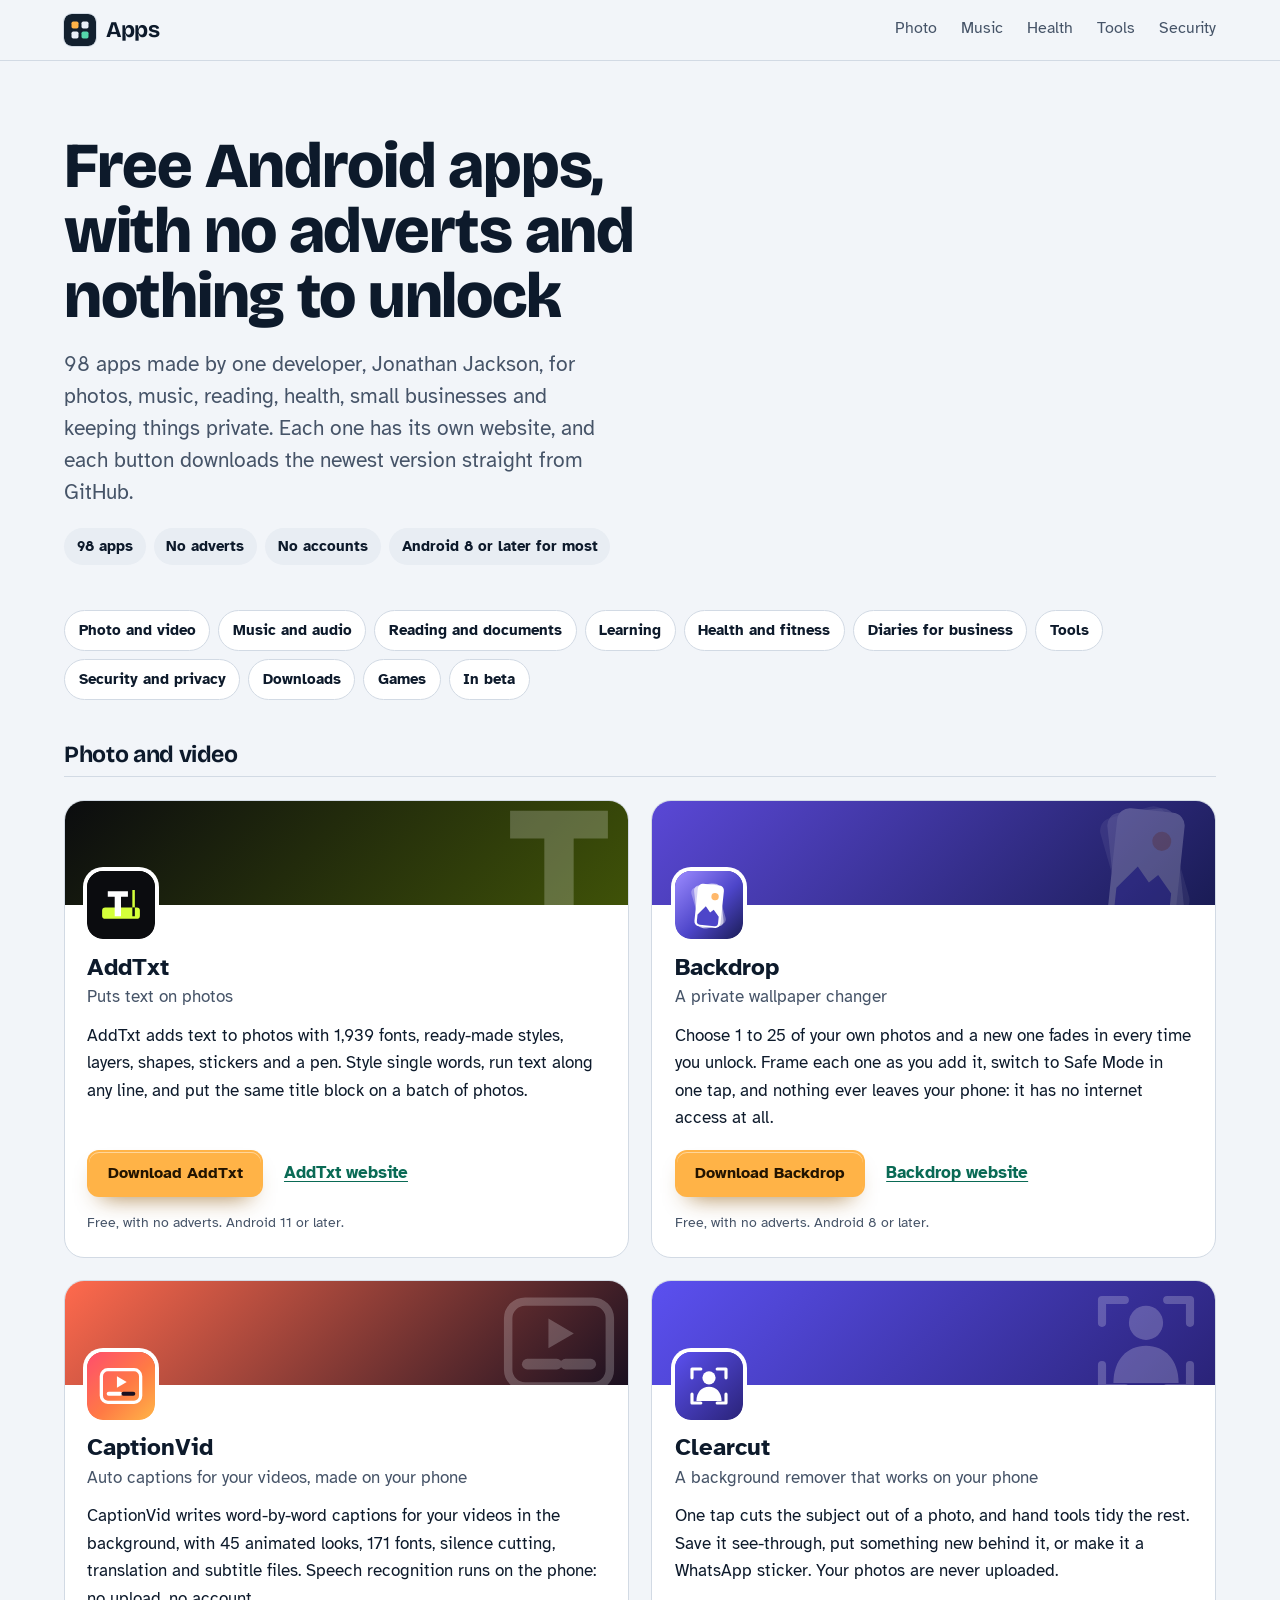
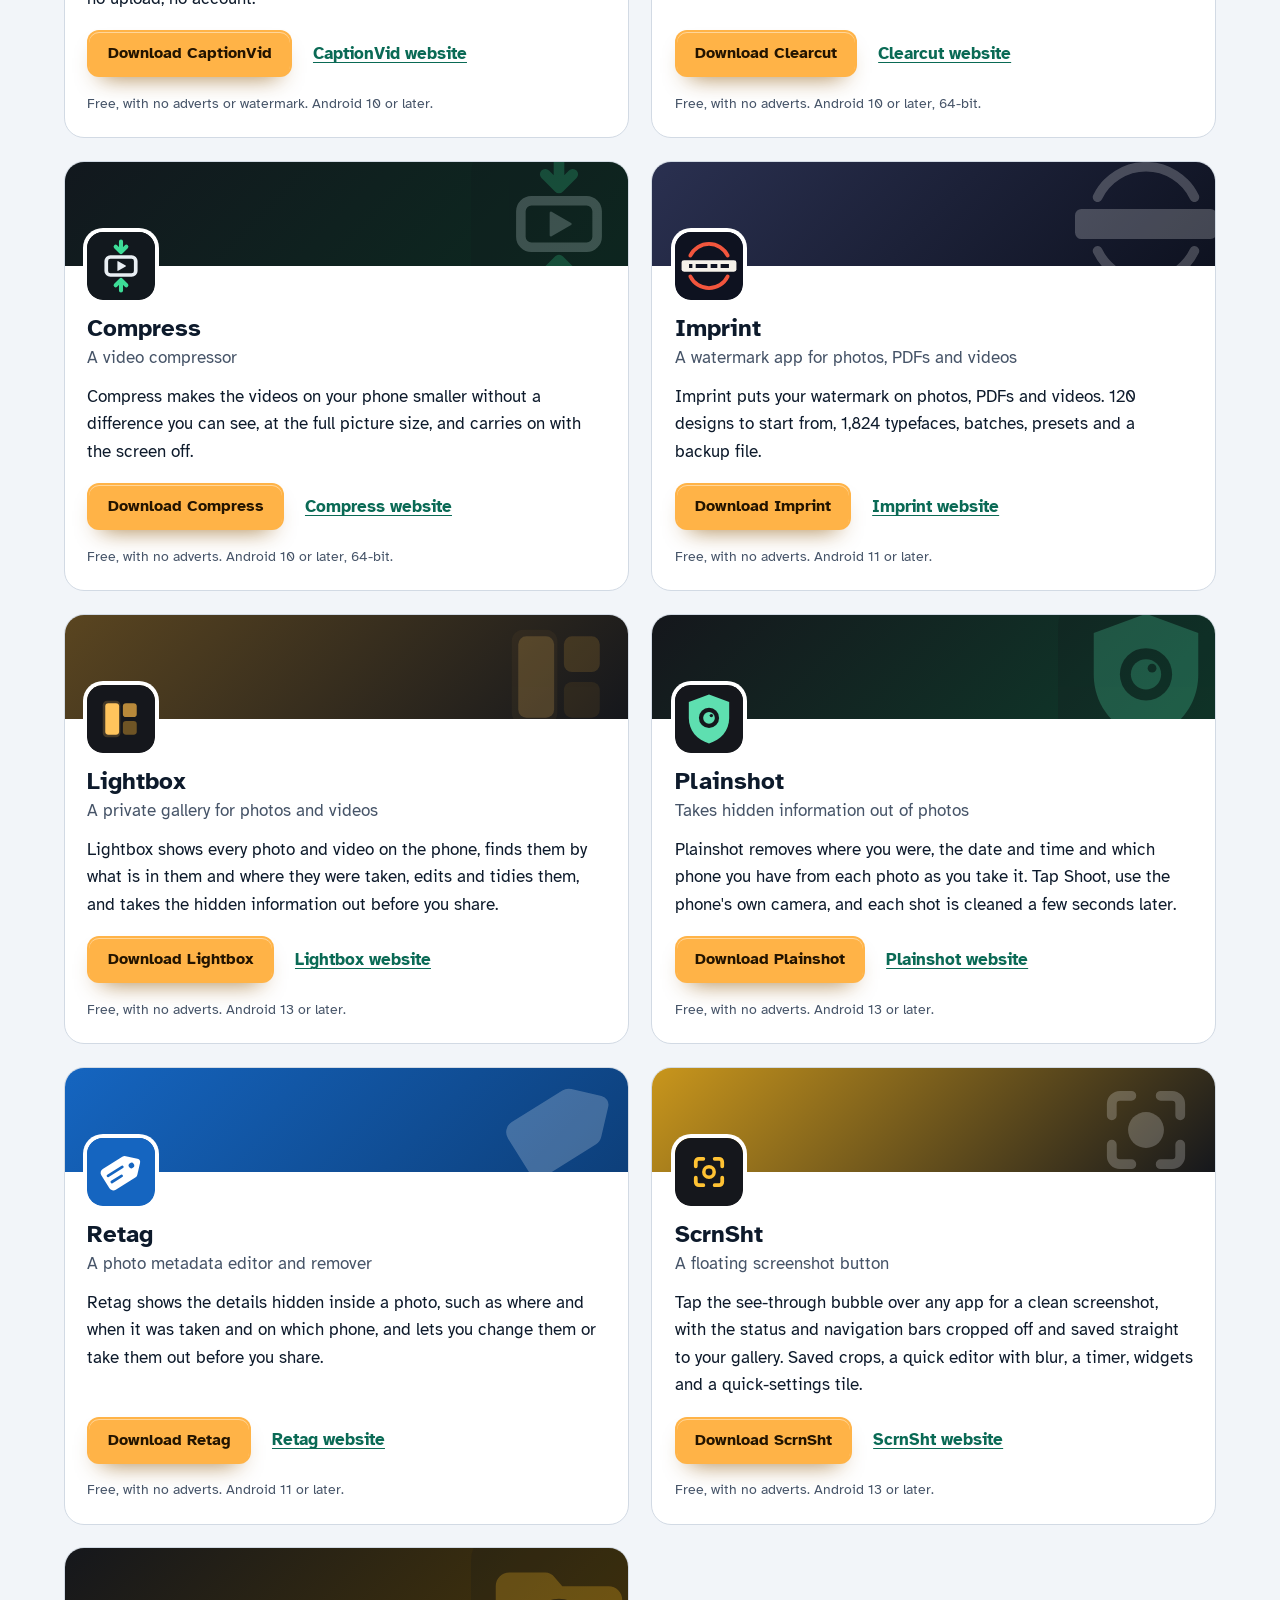
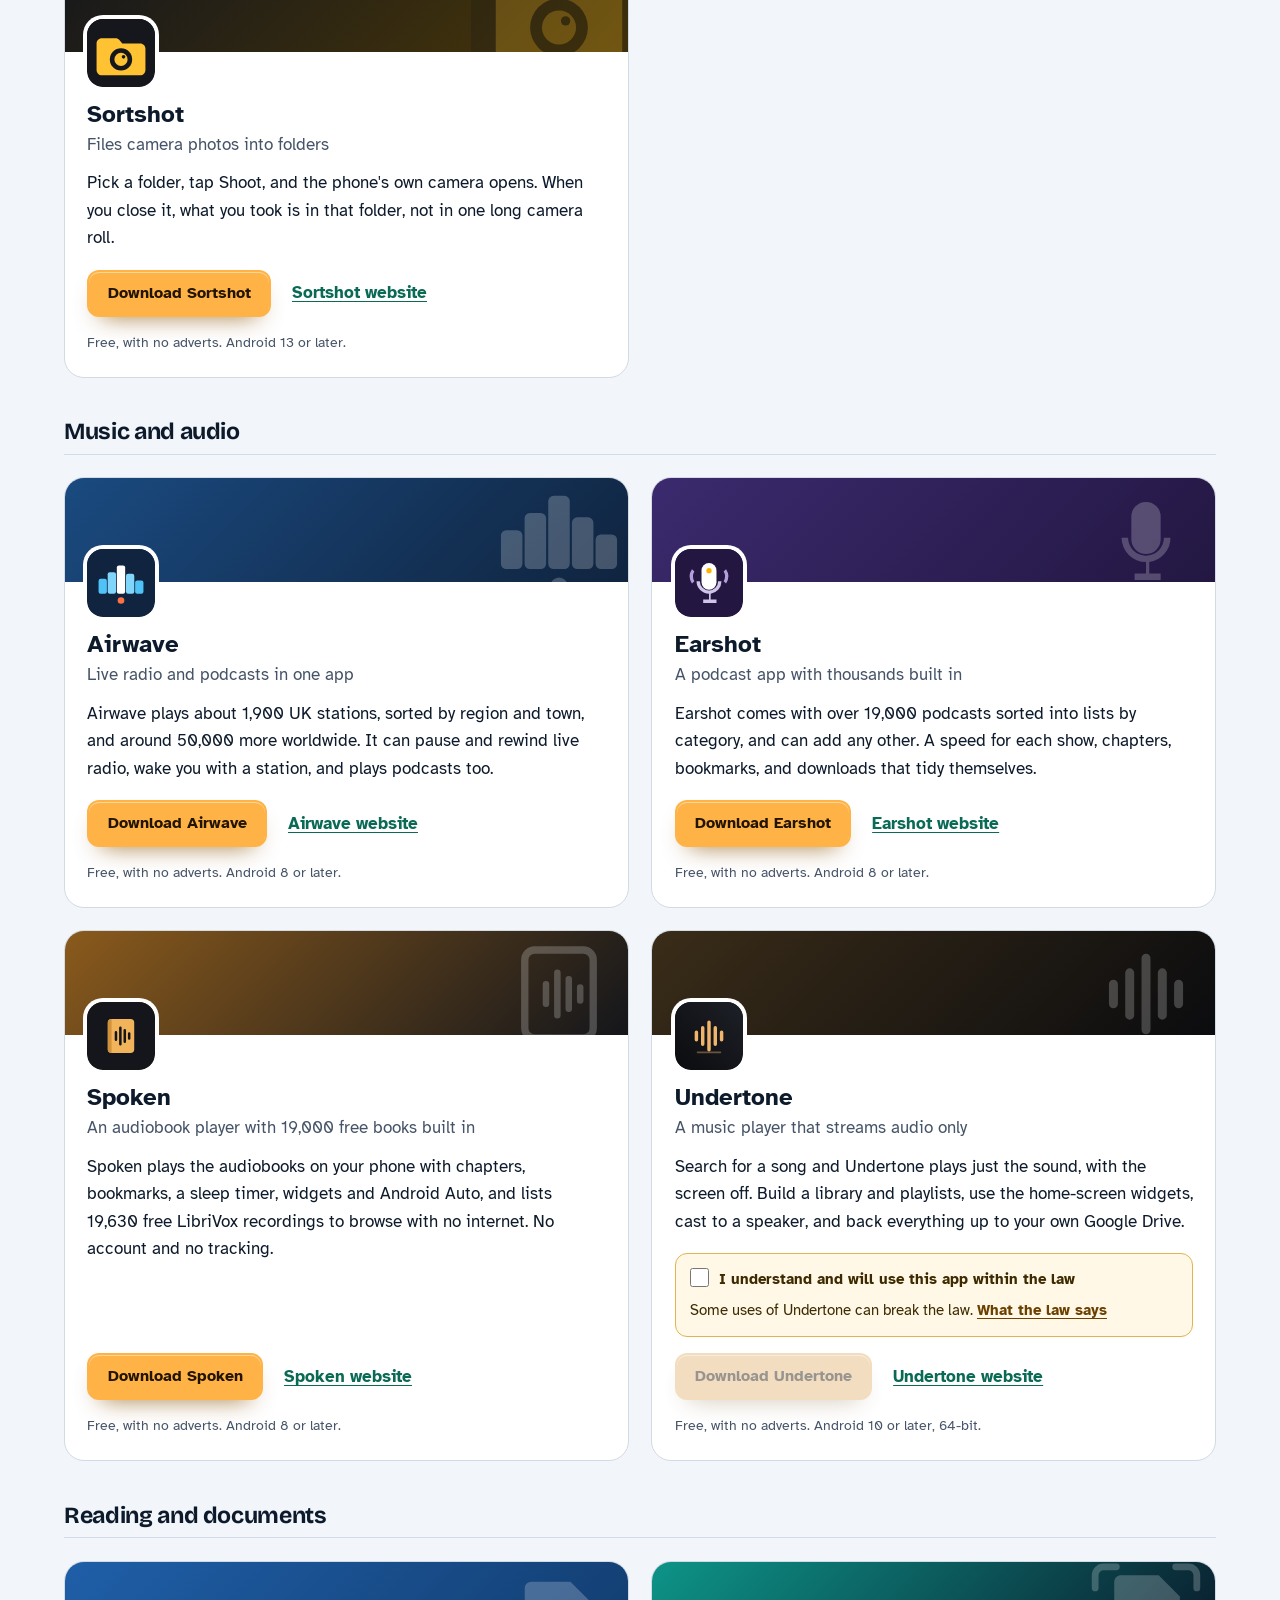
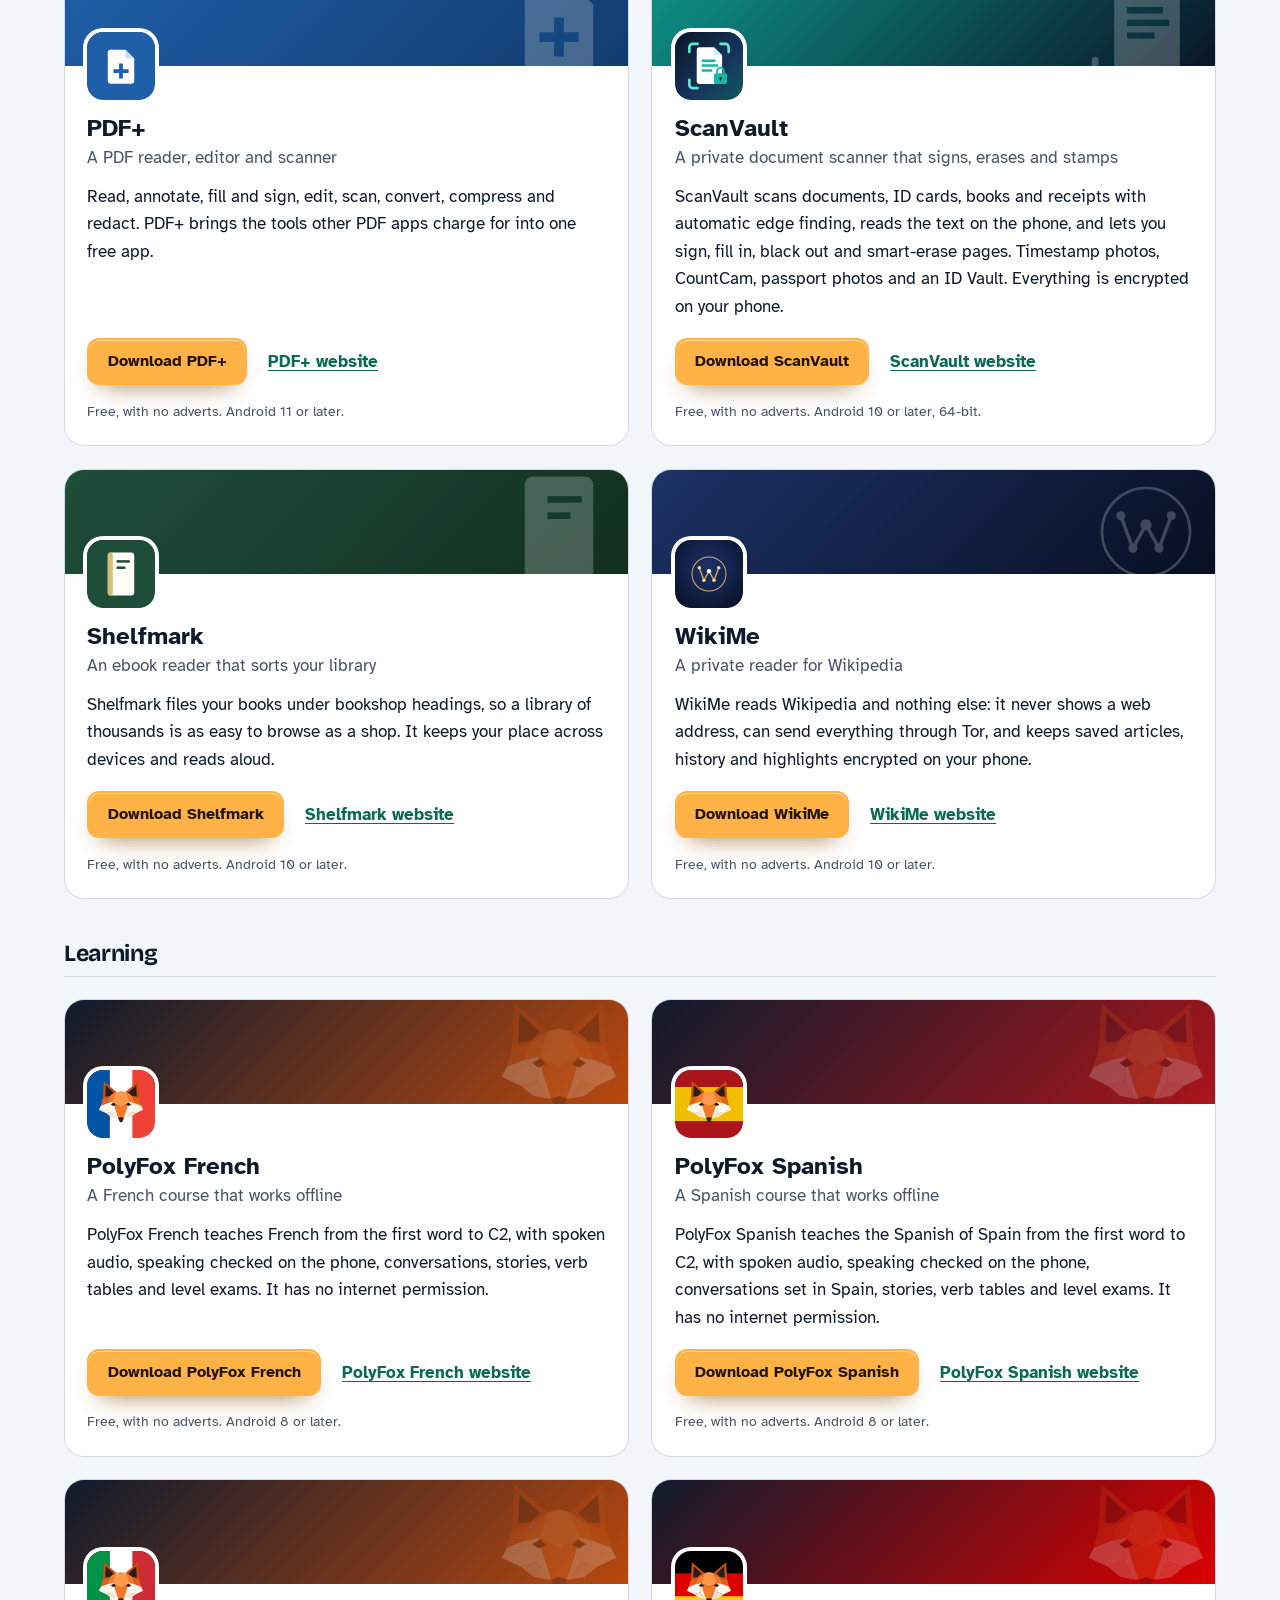
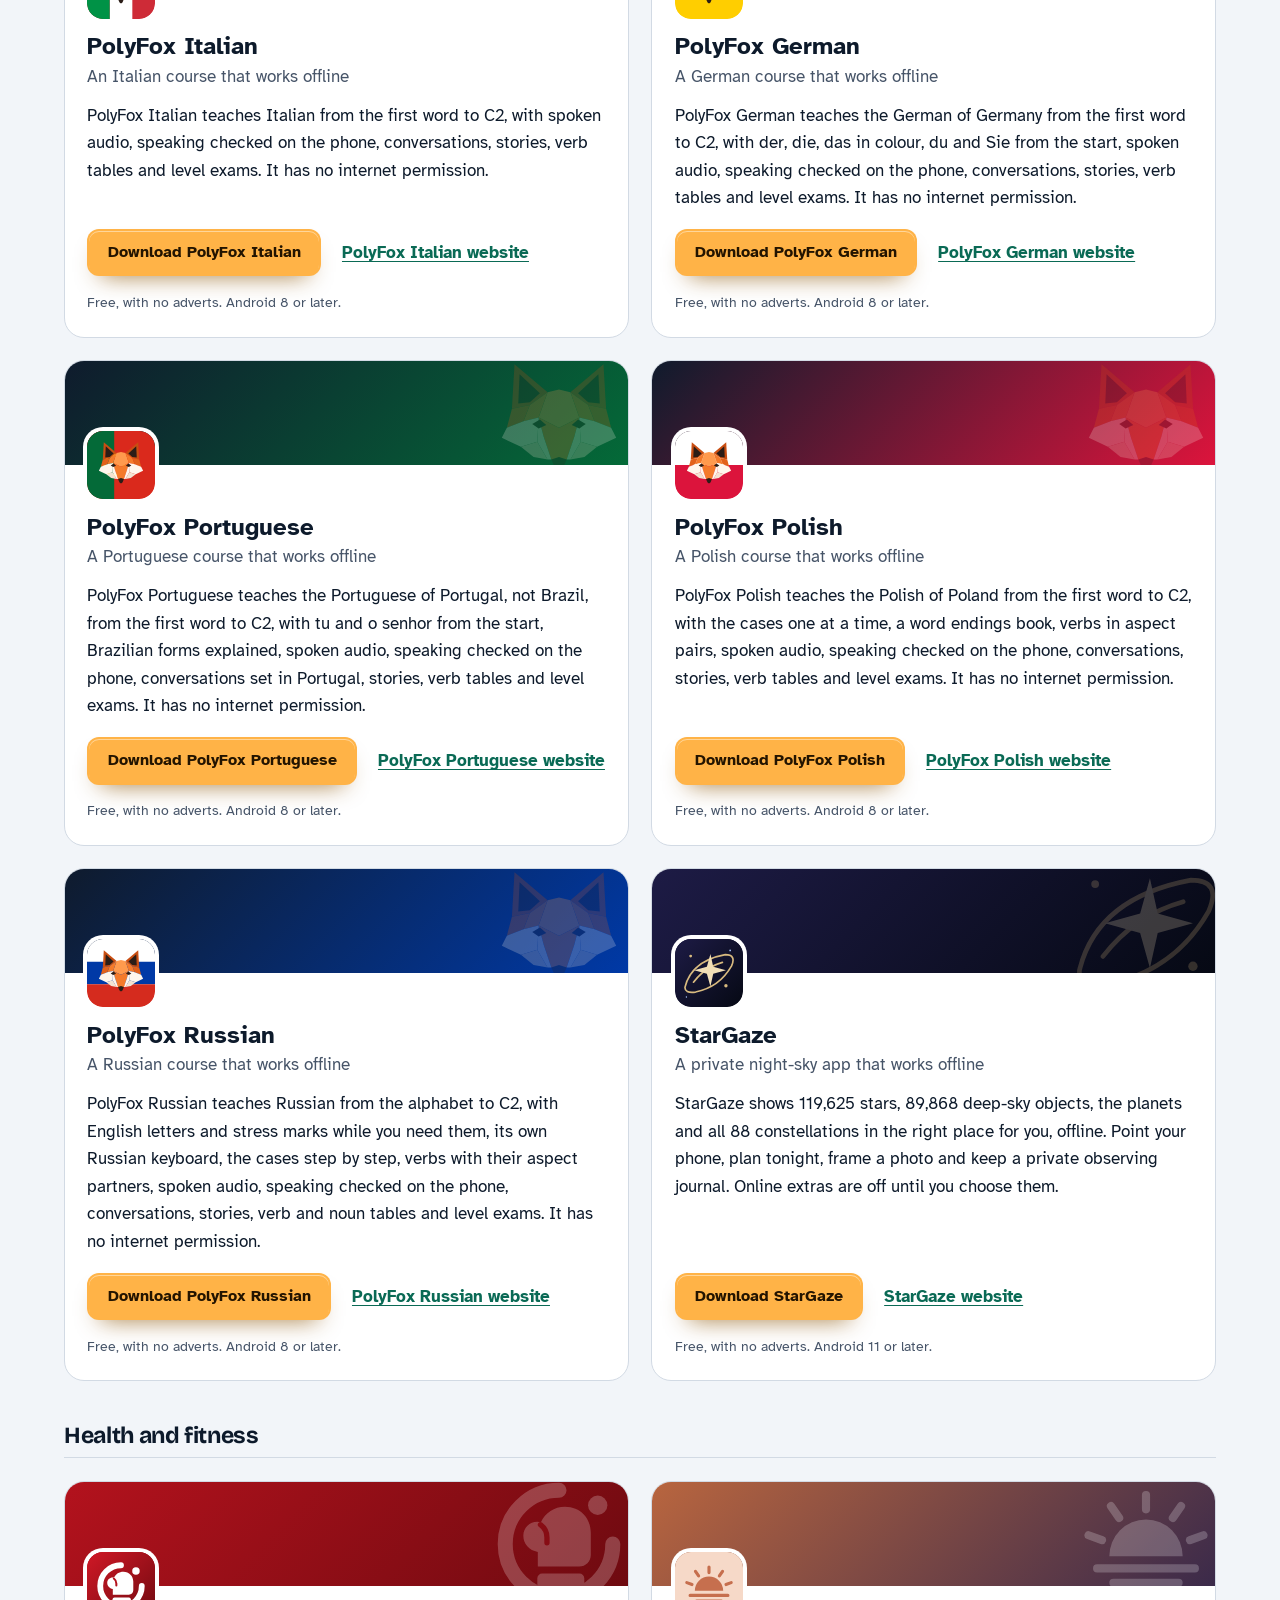
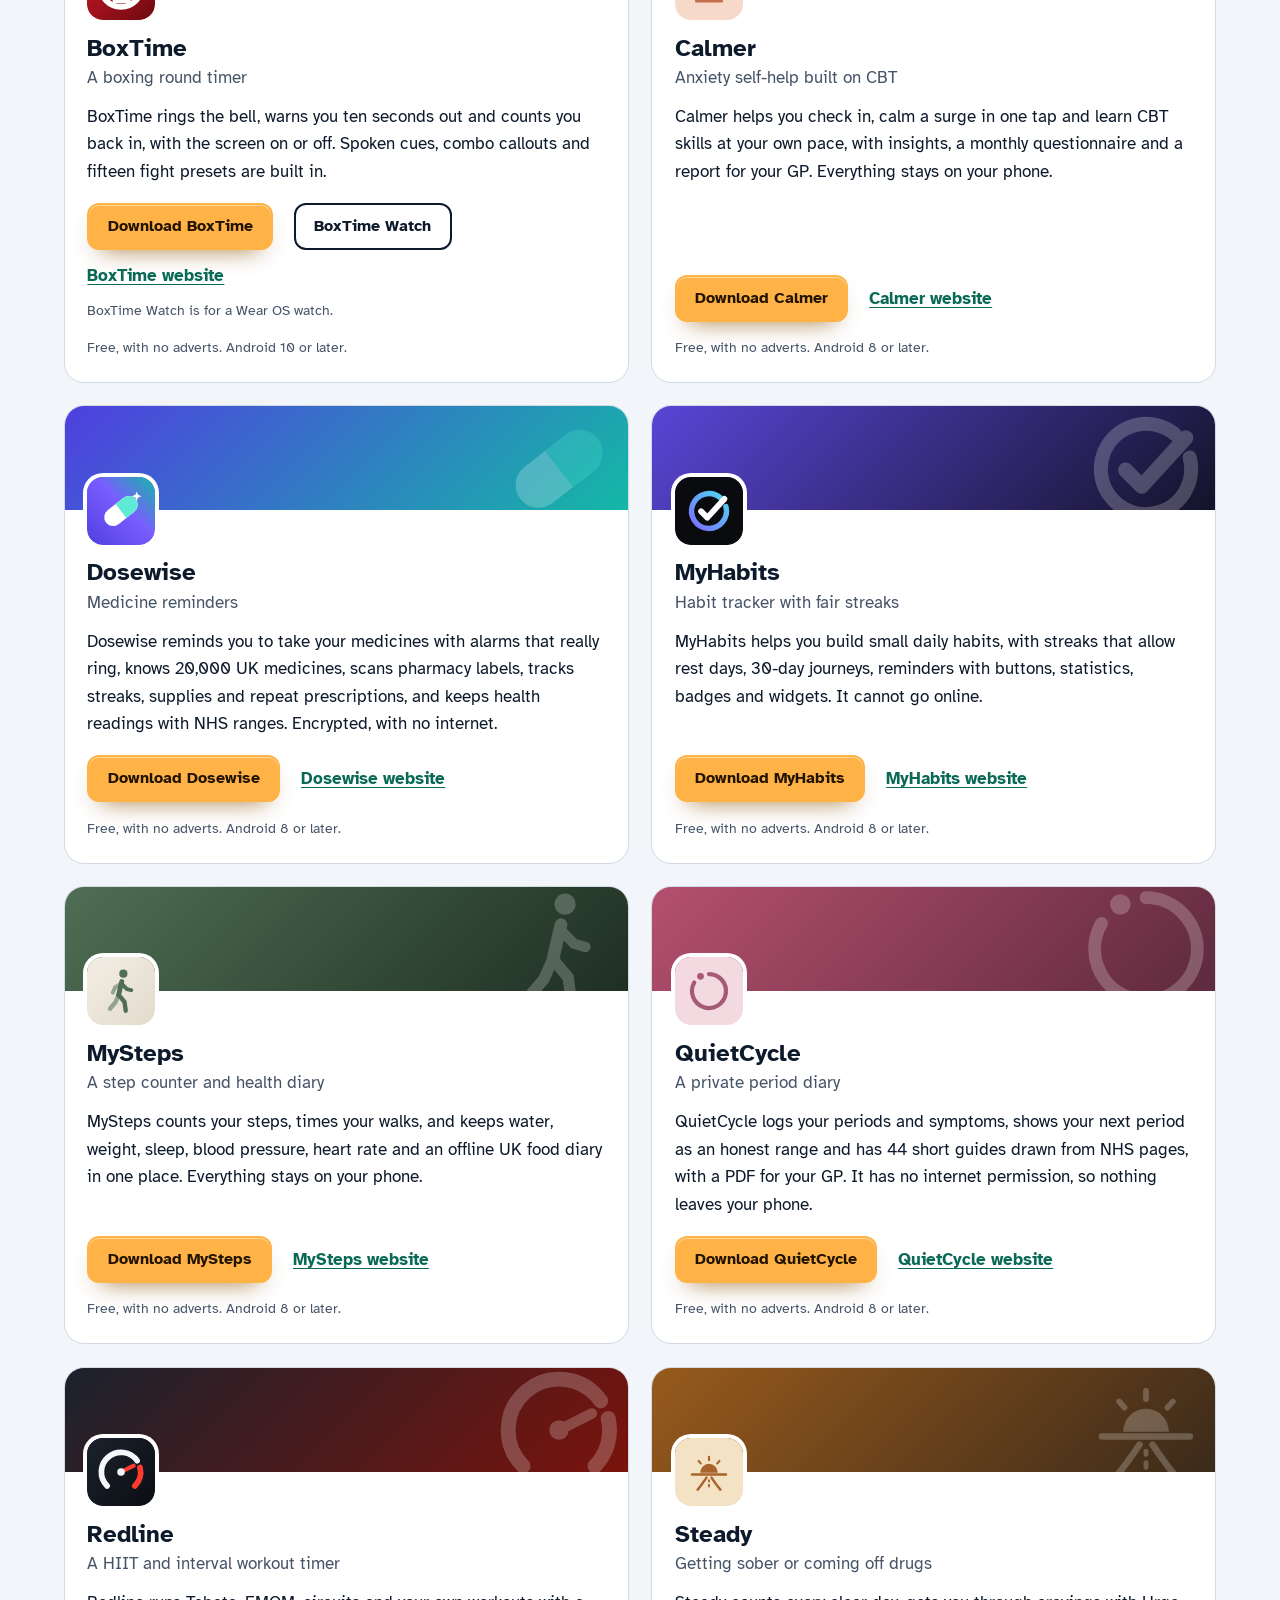
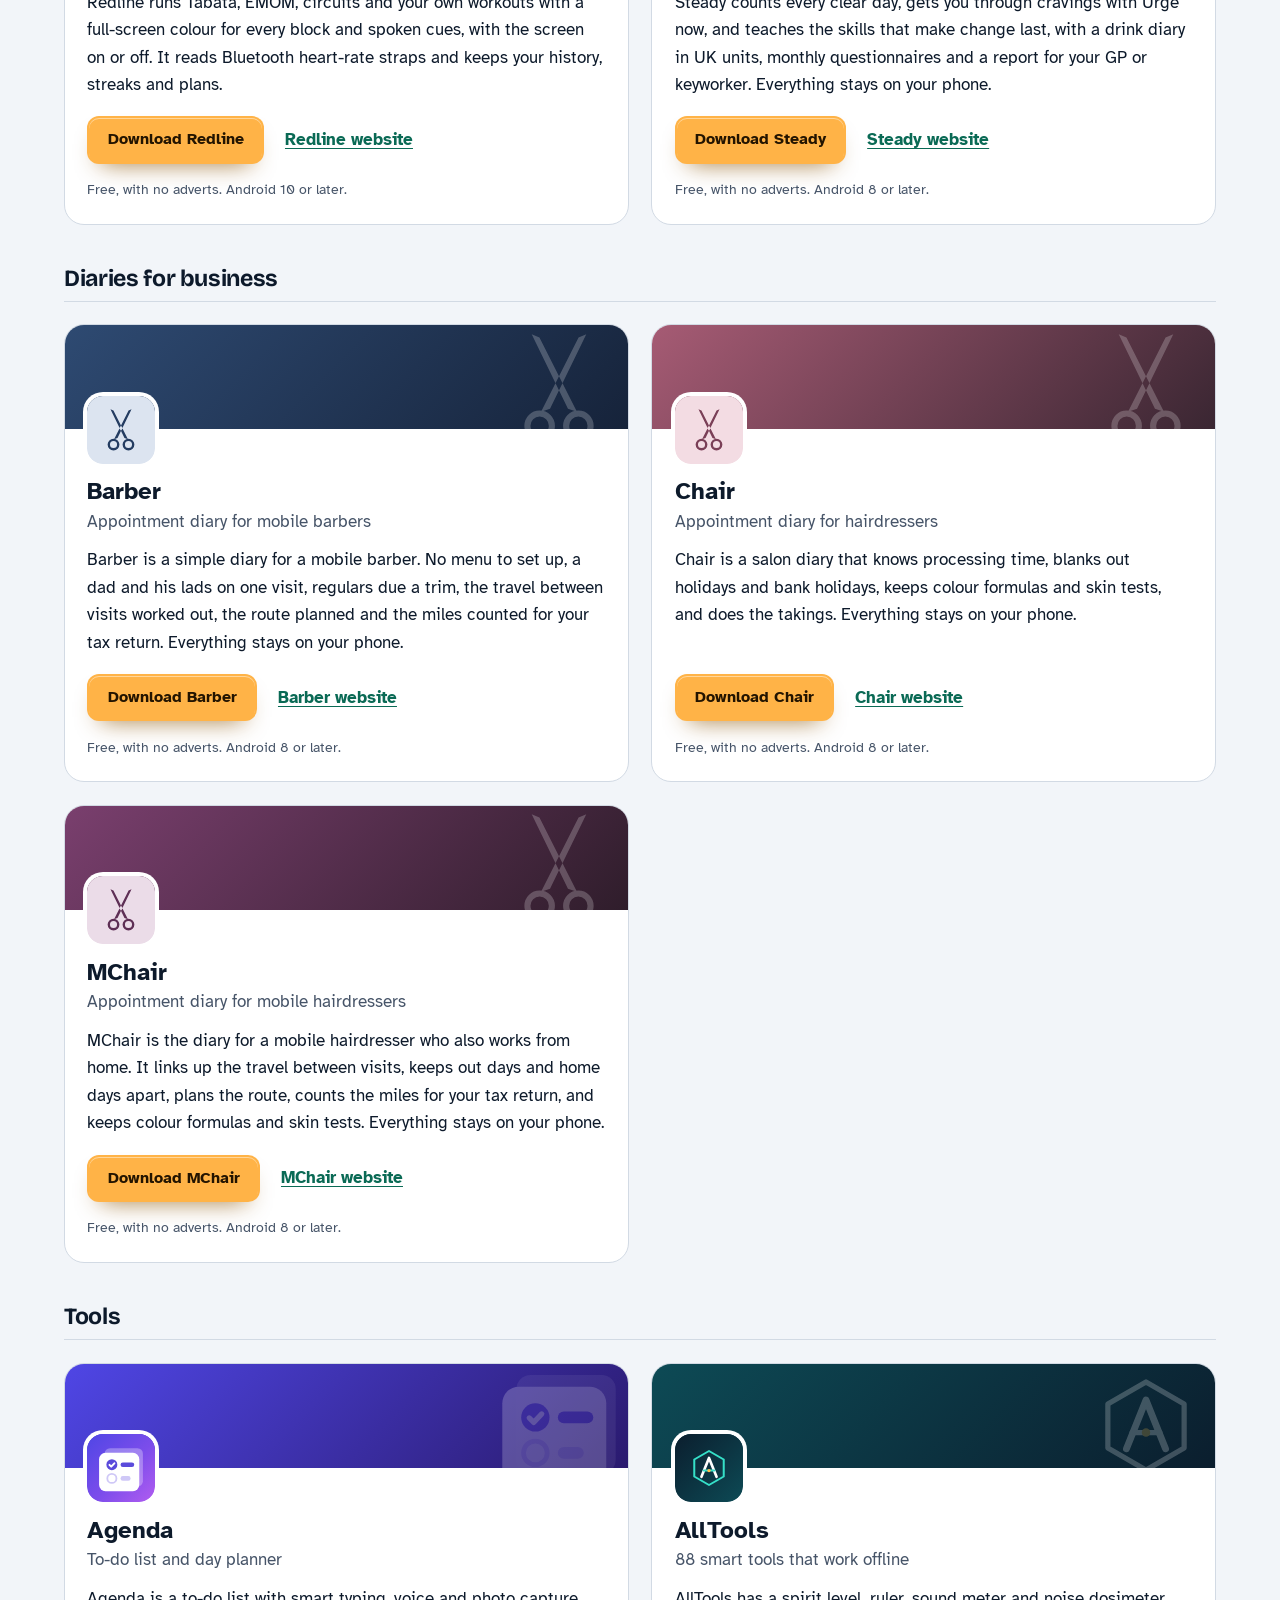
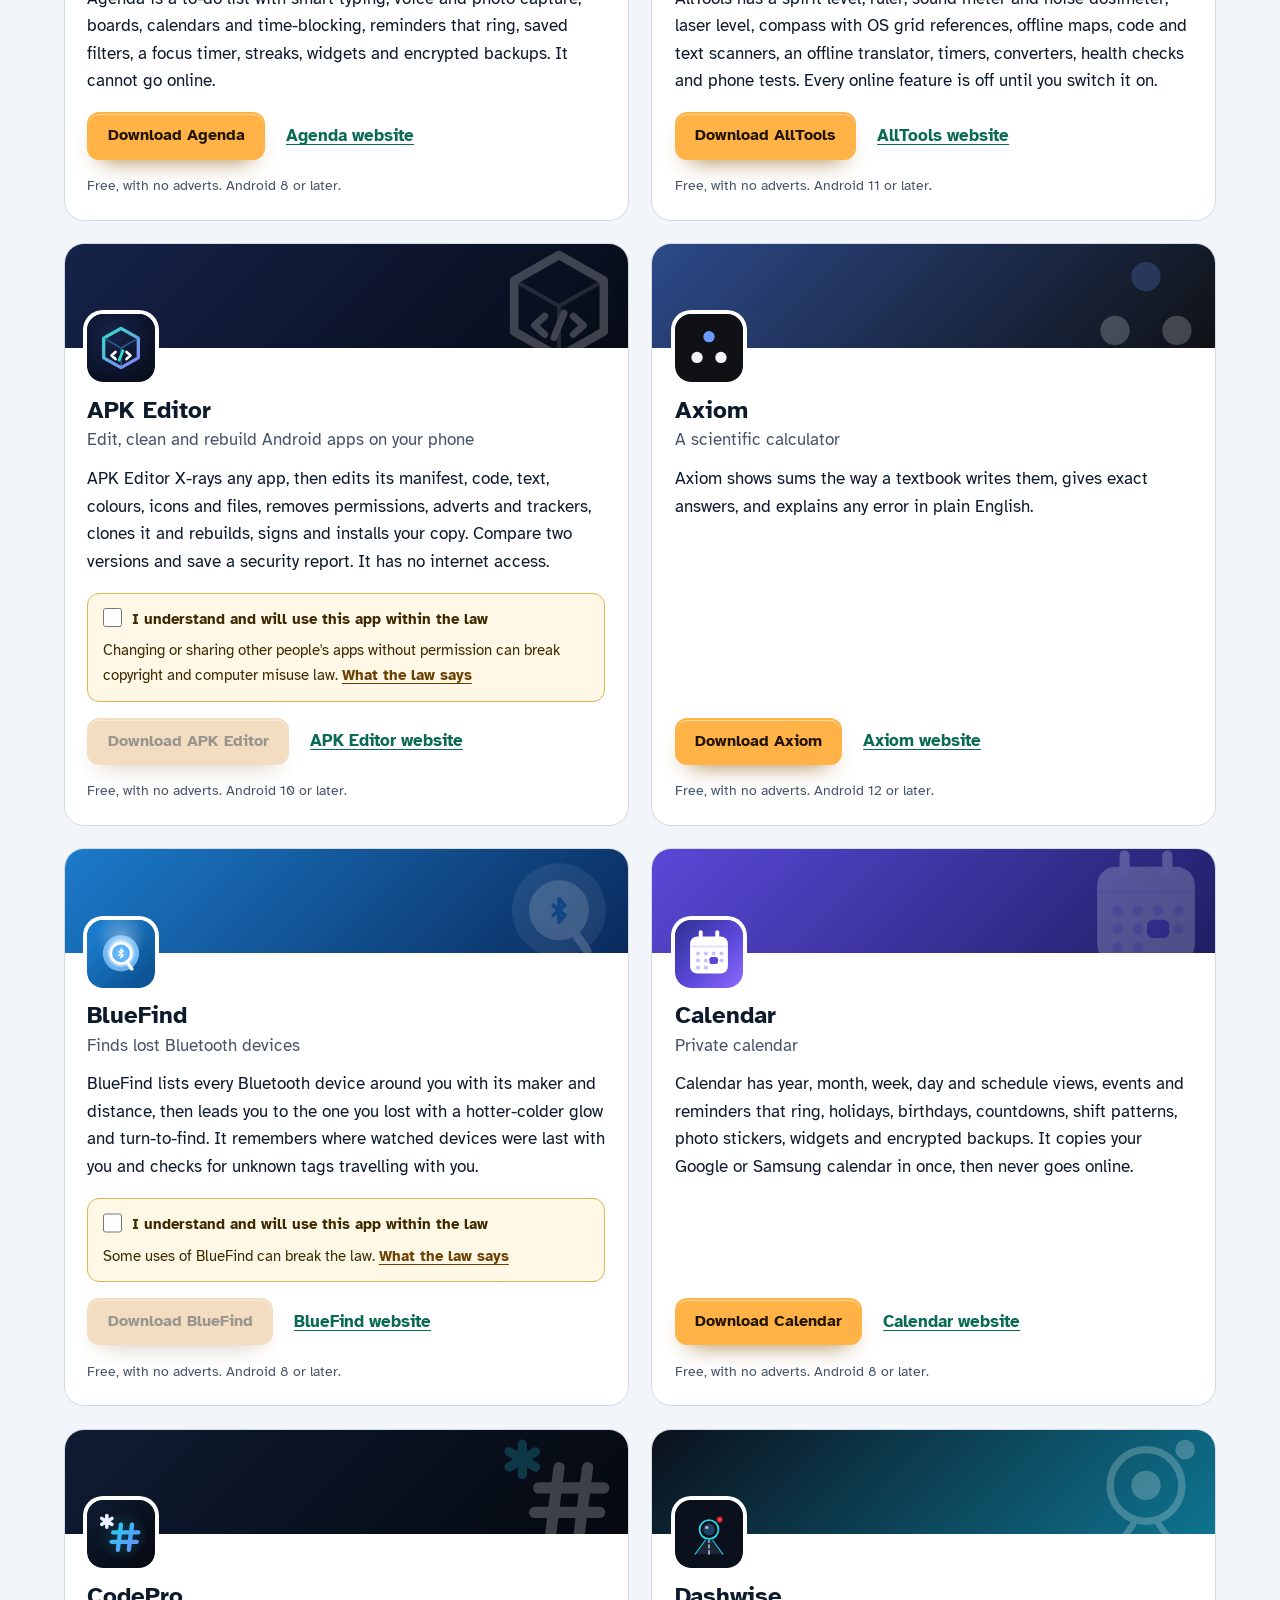
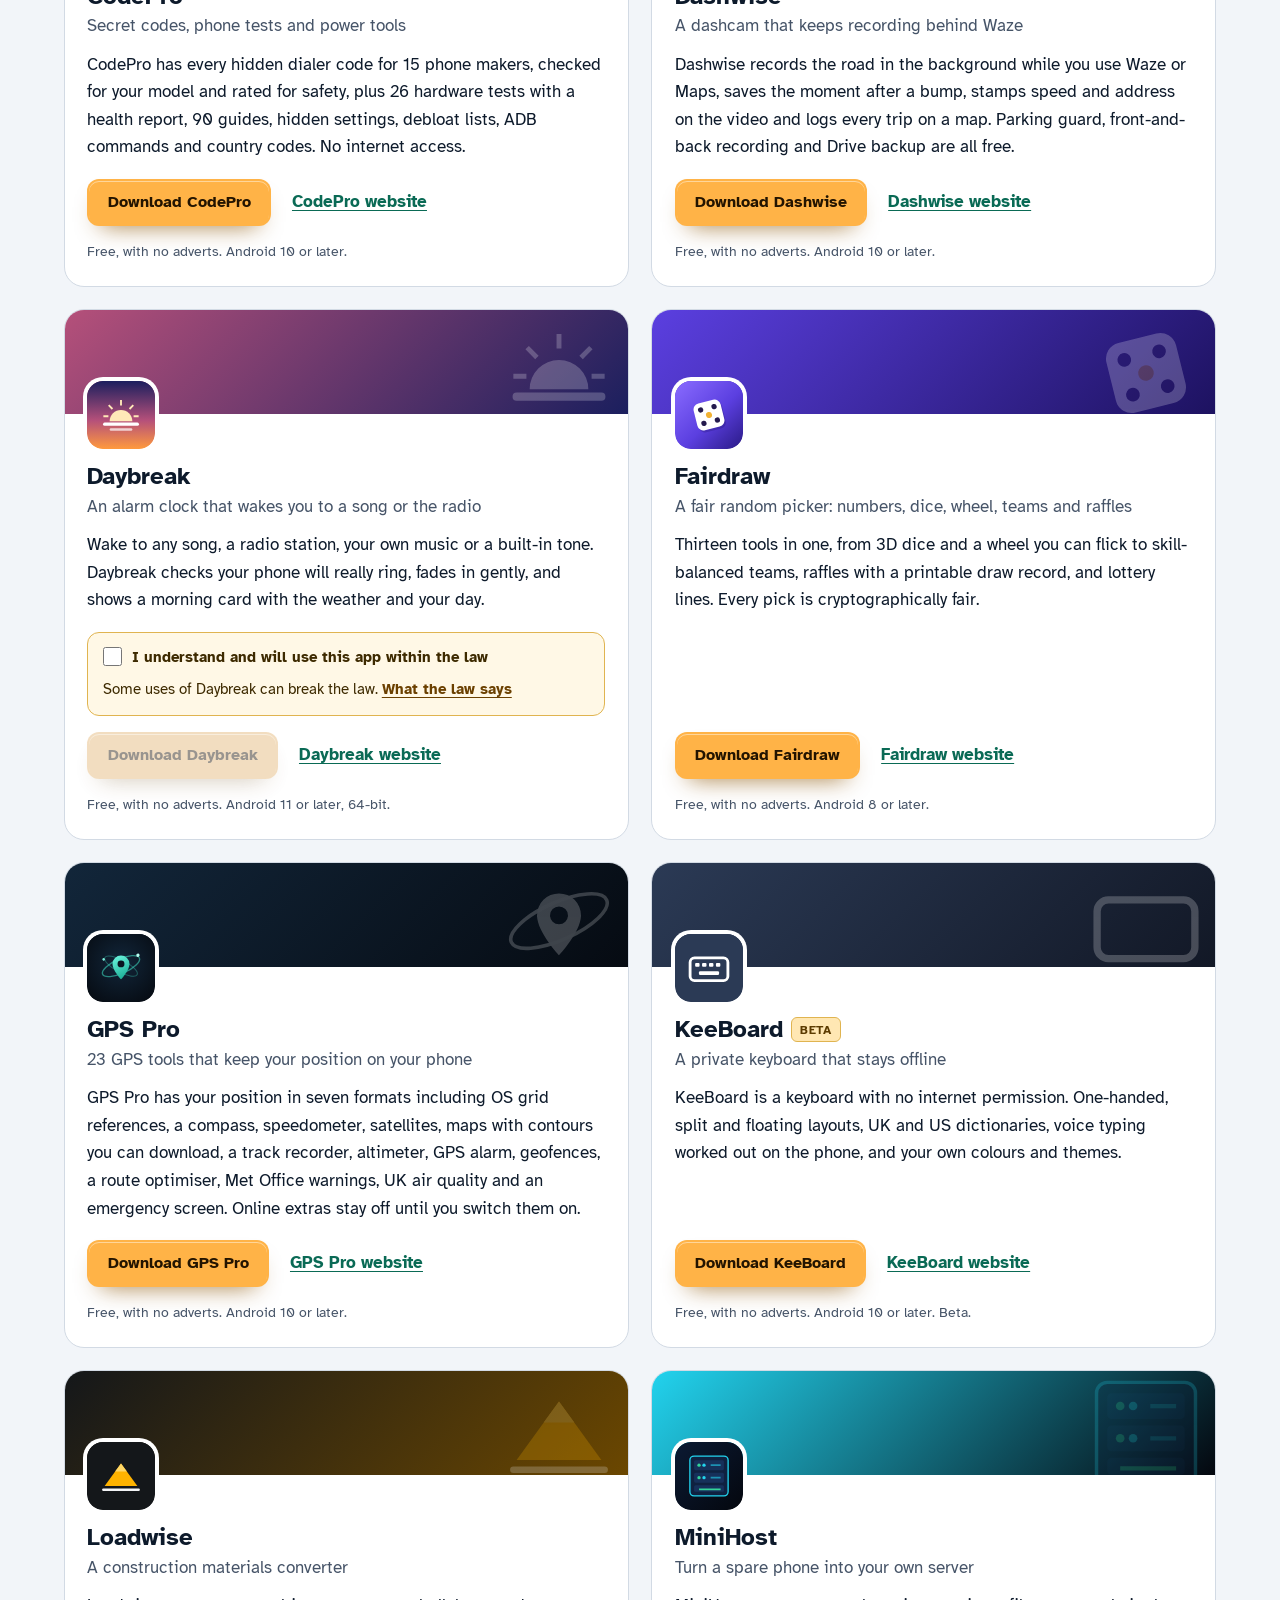
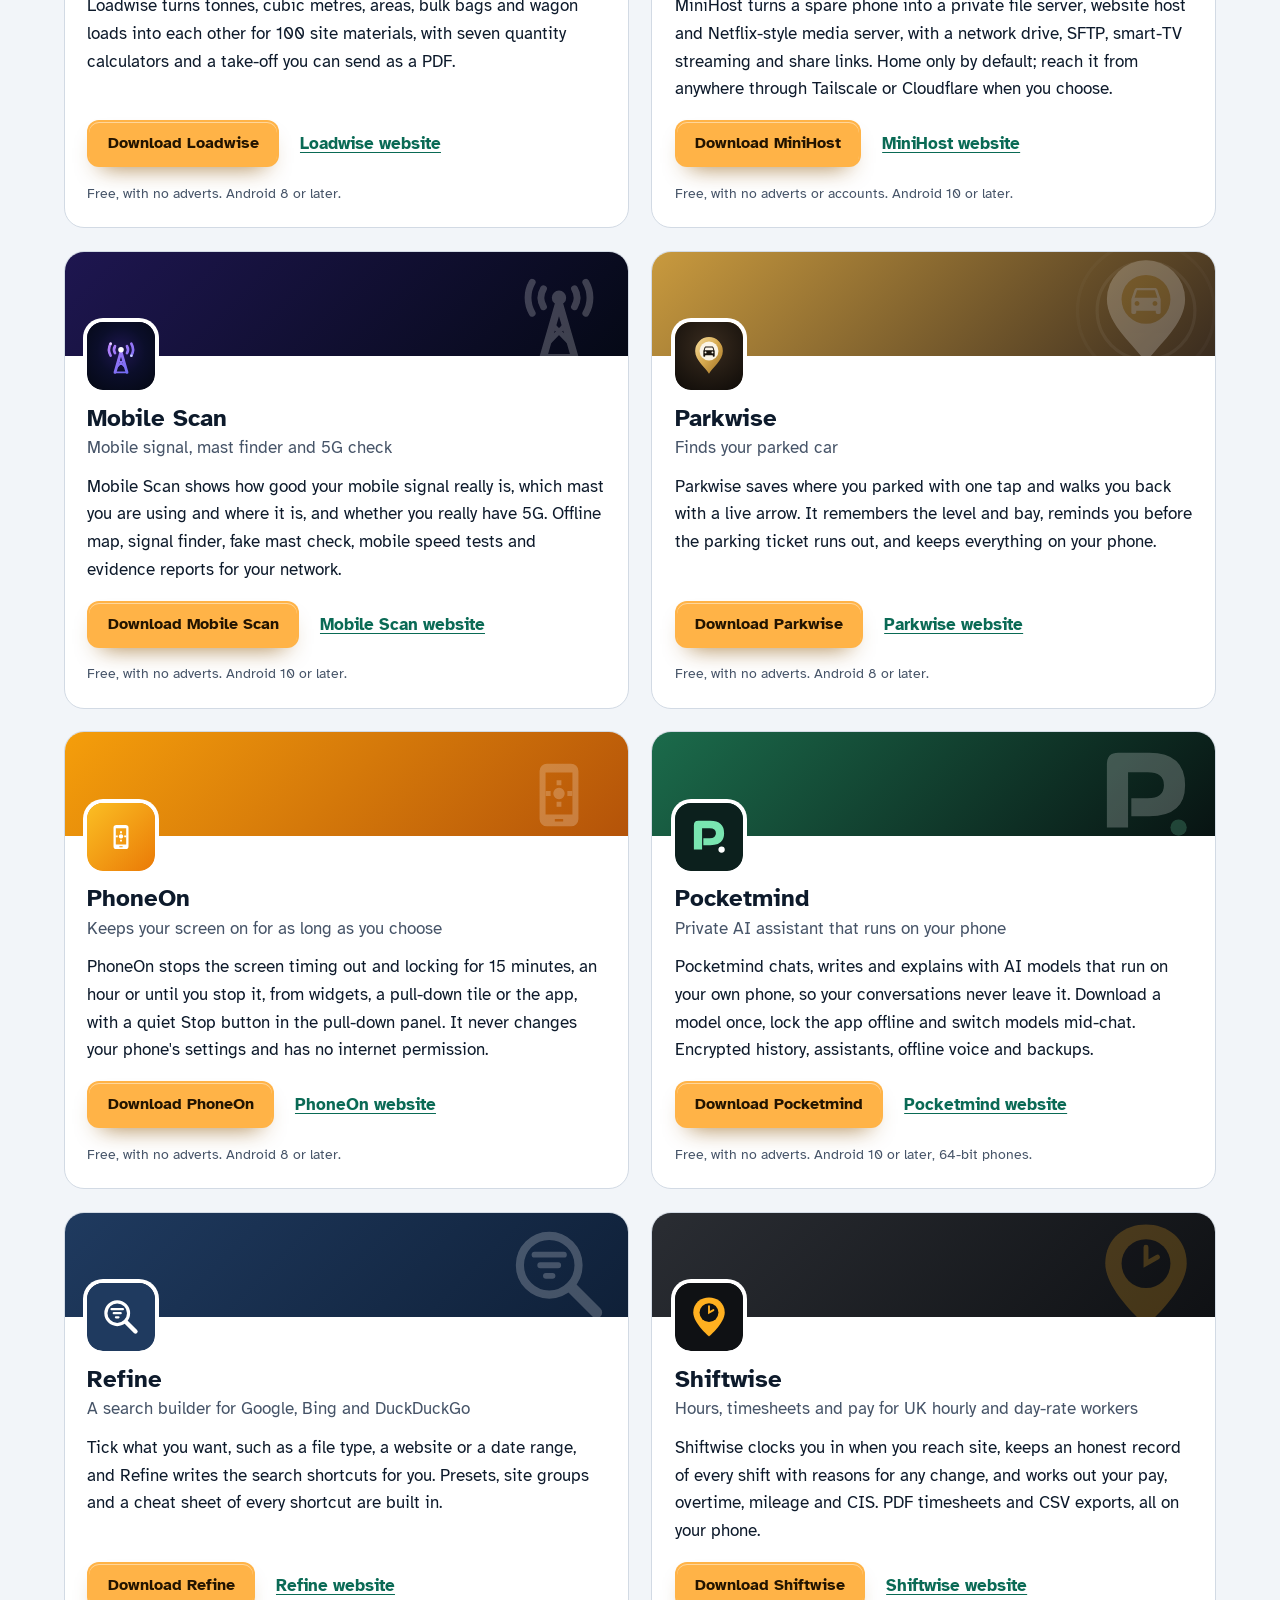
==== commit 60dd17f1: "Add APK Editor" ====
--- a/index.html
+++ b/index.html
@@ -4,7 +4,7 @@
 <meta charset="utf-8">
 <meta name="viewport" content="width=device-width, initial-scale=1">
 <title>Free Android apps with no adverts, from one developer</title>
-<meta name="description" content="97 free Android apps by Jonathan Jackson: photo and video, music, reading, health, business diaries, tools, security and more. No adverts, nothing to unlock, each with its own website.">
+<meta name="description" content="98 free Android apps by Jonathan Jackson: photo and video, music, reading, health, business diaries, tools, security and more. No adverts, nothing to unlock, each with its own website.">
 <meta name="author" content="Jonathan Jackson">
 <link rel="canonical" href="https://customgpter.github.io/">
 <meta name="theme-color" content="#f2f5f9" media="(prefers-color-scheme: light)">
@@ -12,7 +12,7 @@
 <meta property="og:type" content="website">
 <meta property="og:site_name" content="Jonathan Jackson's apps">
 <meta property="og:title" content="Free Android apps with no adverts, from one developer">
-<meta property="og:description" content="97 free Android apps by Jonathan Jackson: photo and video, music, reading, health, business diaries, tools, security and more. No adverts, nothing to unlock, each with its own website.">
+<meta property="og:description" content="98 free Android apps by Jonathan Jackson: photo and video, music, reading, health, business diaries, tools, security and more. No adverts, nothing to unlock, each with its own website.">
 <meta property="og:url" content="https://customgpter.github.io/">
 <meta property="og:locale" content="en_GB">
 <link rel="icon" href="assets/favicon.svg" type="image/svg+xml">
@@ -22,7 +22,7 @@
 <link rel="stylesheet" href="assets/apps-list.css?v=1">
 <script src="assets/apps-list.js?v=1" defer></script>
 <script type="application/ld+json">{"@context":"https://schema.org","@type":"WebSite","name":"Jonathan Jackson's apps","url":"https://customgpter.github.io/","inLanguage":"en-GB"}</script>
-<script type="application/ld+json">{"@context":"https://schema.org","@type":"ItemList","name":"Free Android apps","url":"https://customgpter.github.io/","itemListElement":[{"@type":"ListItem","position":1,"name":"AddTxt","url":"https://customgpter.github.io/addtxt/"},{"@type":"ListItem","position":2,"name":"Backdrop","url":"https://customgpter.github.io/backdrop/"},{"@type":"ListItem","position":3,"name":"CaptionVid","url":"https://customgpter.github.io/captionvid/"},{"@type":"ListItem","position":4,"name":"Clearcut","url":"https://customgpter.github.io/clearcut/"},{"@type":"ListItem","position":5,"name":"Compress","url":"https://customgpter.github.io/compress/"},{"@type":"ListItem","position":6,"name":"Imprint","url":"https://customgpter.github.io/imprint/"},{"@type":"ListItem","position":7,"name":"Lightbox","url":"https://customgpter.github.io/lightbox/"},{"@type":"ListItem","position":8,"name":"Plainshot","url":"https://customgpter.github.io/plainshot/"},{"@type":"ListItem","position":9,"name":"Retag","url":"https://customgpter.github.io/retag/"},{"@type":"ListItem","position":10,"name":"ScrnSht","url":"https://customgpter.github.io/scrnsht/"},{"@type":"ListItem","position":11,"name":"Sortshot","url":"https://customgpter.github.io/sortshot/"},{"@type":"ListItem","position":12,"name":"Airwave","url":"https://customgpter.github.io/airwave/"},{"@type":"ListItem","position":13,"name":"Earshot","url":"https://customgpter.github.io/earshot/"},{"@type":"ListItem","position":14,"name":"Spoken","url":"https://customgpter.github.io/spoken/"},{"@type":"ListItem","position":15,"name":"Undertone","url":"https://customgpter.github.io/undertone/"},{"@type":"ListItem","position":16,"name":"PDF+","url":"https://customgpter.github.io/pdfplus/"},{"@type":"ListItem","position":17,"name":"ScanVault","url":"https://customgpter.github.io/scanvault/"},{"@type":"ListItem","position":18,"name":"Shelfmark","url":"https://customgpter.github.io/shelfmark/"},{"@type":"ListItem","position":19,"name":"WikiMe","url":"https://customgpter.github.io/wikime/"},{"@type":"ListItem","position":20,"name":"PolyFox French","url":"https://customgpter.github.io/polyfox/"},{"@type":"ListItem","position":21,"name":"PolyFox Spanish","url":"https://customgpter.github.io/polyfox-spanish/"},{"@type":"ListItem","position":22,"name":"PolyFox Italian","url":"https://customgpter.github.io/polyfox-italian/"},{"@type":"ListItem","position":23,"name":"PolyFox German","url":"https://customgpter.github.io/polyfox-german/"},{"@type":"ListItem","position":24,"name":"PolyFox Portuguese","url":"https://customgpter.github.io/polyfox-portuguese/"},{"@type":"ListItem","position":25,"name":"PolyFox Polish","url":"https://customgpter.github.io/polyfox-polish/"},{"@type":"ListItem","position":26,"name":"PolyFox Russian","url":"https://customgpter.github.io/polyfox-russian/"},{"@type":"ListItem","position":27,"name":"StarGaze","url":"https://customgpter.github.io/stargaze/"},{"@type":"ListItem","position":28,"name":"BoxTime","url":"https://customgpter.github.io/boxtime/"},{"@type":"ListItem","position":29,"name":"Calmer","url":"https://customgpter.github.io/calmer/"},{"@type":"ListItem","position":30,"name":"Dosewise","url":"https://customgpter.github.io/dosewise/"},{"@type":"ListItem","position":31,"name":"MyHabits","url":"https://customgpter.github.io/myhabits/"},{"@type":"ListItem","position":32,"name":"MySteps","url":"https://customgpter.github.io/mysteps/"},{"@type":"ListItem","position":33,"name":"QuietCycle","url":"https://customgpter.github.io/quietcycle/"},{"@type":"ListItem","position":34,"name":"Redline","url":"https://customgpter.github.io/redline/"},{"@type":"ListItem","position":35,"name":"Steady","url":"https://customgpter.github.io/steady/"},{"@type":"ListItem","position":36,"name":"Barber","url":"https://customgpter.github.io/barber/"},{"@type":"ListItem","position":37,"name":"Chair","url":"https://customgpter.github.io/chair/"},{"@type":"ListItem","position":38,"name":"MChair","url":"https://customgpter.github.io/mchair/"},{"@type":"ListItem","position":39,"name":"Agenda","url":"https://customgpter.github.io/agenda/"},{"@type":"ListItem","position":40,"name":"AllTools","url":"https://customgpter.github.io/alltools/"},{"@type":"ListItem","position":41,"name":"Axiom","url":"https://customgpter.github.io/axiom/"},{"@type":"ListItem","position":42,"name":"BlueFind","url":"https://customgpter.github.io/bluefind/"},{"@type":"ListItem","position":43,"name":"Calendar","url":"https://customgpter.github.io/calendar/"},{"@type":"ListItem","position":44,"name":"CodePro","url":"https://customgpter.github.io/codepro/"},{"@type":"ListItem","position":45,"name":"Dashwise","url":"https://customgpter.github.io/dashwise/"},{"@type":"ListItem","position":46,"name":"Daybreak","url":"https://customgpter.github.io/daybreak/"},{"@type":"ListItem","position":47,"name":"Fairdraw","url":"https://customgpter.github.io/fairdraw/"},{"@type":"ListItem","position":48,"name":"GPS Pro","url":"https://customgpter.github.io/gpspro/"},{"@type":"ListItem","position":49,"name":"KeeBoard","url":"https://customgpter.github.io/keeboard/"},{"@type":"ListItem","position":50,"name":"Loadwise","url":"https://customgpter.github.io/loadwise/"},{"@type":"ListItem","position":51,"name":"MiniHost","url":"https://customgpter.github.io/minihost/"},{"@type":"ListItem","position":52,"name":"Mobile Scan","url":"https://customgpter.github.io/mobilescan/"},{"@type":"ListItem","position":53,"name":"Parkwise","url":"https://customgpter.github.io/parkwise/"},{"@type":"ListItem","position":54,"name":"PhoneOn","url":"https://customgpter.github.io/phoneon/"},{"@type":"ListItem","position":55,"name":"Pocketmind","url":"https://customgpter.github.io/pocketmind/"},{"@type":"ListItem","position":56,"name":"Refine","url":"https://customgpter.github.io/refine/"},{"@type":"ListItem","position":57,"name":"Shiftwise","url":"https://customgpter.github.io/shiftwise/"},{"@type":"ListItem","position":58,"name":"SimpleCalc","url":"https://customgpter.github.io/simplecalc/"},{"@type":"ListItem","position":59,"name":"Skyline","url":"https://customgpter.github.io/skyline/"},{"@type":"ListItem","position":60,"name":"Slipway","url":"https://customgpter.github.io/slipway/"},{"@type":"ListItem","position":61,"name":"Tagger","url":"https://customgpter.github.io/tagger/"},{"@type":"ListItem","position":62,"name":"TotalClean","url":"https://customgpter.github.io/totalclean/"},{"@type":"ListItem","position":63,"name":"TVLink","url":"https://customgpter.github.io/tvlink/"},{"@type":"ListItem","position":64,"name":"Unbox","url":"https://customgpter.github.io/unbox/"},{"@type":"ListItem","position":65,"name":"WhatsKeep","url":"https://customgpter.github.io/whatskeep/"},{"@type":"ListItem","position":66,"name":"WiFi Scan","url":"https://customgpter.github.io/wifiscan/"},{"@type":"ListItem","position":67,"name":"Auditly","url":"https://customgpter.github.io/auditly/"},{"@type":"ListItem","position":68,"name":"Backchannel","url":"https://customgpter.github.io/backchannel/"},{"@type":"ListItem","position":69,"name":"ENotes","url":"https://customgpter.github.io/enotes/"},{"@type":"ListItem","position":70,"name":"FindMe","url":"https://customgpter.github.io/findme/"},{"@type":"ListItem","position":71,"name":"iLock","url":"https://customgpter.github.io/ilock/"},{"@type":"ListItem","position":72,"name":"ImSafe","url":"https://customgpter.github.io/imsafe/"},{"@type":"ListItem","position":73,"name":"IShred","url":"https://customgpter.github.io/ishred/"},{"@type":"ListItem","position":74,"name":"LockBox","url":"https://customgpter.github.io/lockbox/"},{"@type":"ListItem","position":75,"name":"PassVault","url":"https://customgpter.github.io/passvault/"},{"@type":"ListItem","position":76,"name":"SpyFind","url":"https://customgpter.github.io/spyfind/"},{"@type":"ListItem","position":77,"name":"TextWipe","url":"https://customgpter.github.io/textwipe/"},{"@type":"ListItem","position":78,"name":"Tracewire","url":"https://customgpter.github.io/tracewire/"},{"@type":"ListItem","position":79,"name":"Vigil","url":"https://customgpter.github.io/vigil/"},{"@type":"ListItem","position":80,"name":"Grab","url":"https://customgpter.github.io/grab/"},{"@type":"ListItem","position":81,"name":"Swarm","url":"https://customgpter.github.io/swarm/"},{"@type":"ListItem","position":82,"name":"Plane Games","url":"https://customgpter.github.io/plane-games/"},{"@type":"ListItem","position":83,"name":"Ninefold","url":"https://customgpter.github.io/ninefold/"},{"@type":"ListItem","position":84,"name":"Cubewise","url":"https://customgpter.github.io/cubewise/"},{"@type":"ListItem","position":85,"name":"Tilewise","url":"https://customgpter.github.io/tilewise/"},{"@type":"ListItem","position":86,"name":"Letterwise","url":"https://customgpter.github.io/letterwise/"},{"@type":"ListItem","position":87,"name":"Kingside","url":"https://customgpter.github.io/kingside/"},{"@type":"ListItem","position":88,"name":"Deckhand","url":"https://customgpter.github.io/deckhand/"},{"@type":"ListItem","position":89,"name":"SNESForge","url":"https://customgpter.github.io/snesforge/"},{"@type":"ListItem","position":90,"name":"Fame Boy","url":"https://customgpter.github.io/fameboy/"},{"@type":"ListItem","position":91,"name":"PSPPro","url":"https://customgpter.github.io/psppro/"},{"@type":"ListItem","position":92,"name":"MegaGen","url":"https://customgpter.github.io/megagen/"},{"@type":"ListItem","position":93,"name":"QVR","url":"https://customgpter.github.io/qvr/"},{"@type":"ListItem","position":94,"name":"QVR Watch","url":"https://customgpter.github.io/qvr-watch/"},{"@type":"ListItem","position":95,"name":"QVRLite","url":"https://customgpter.github.io/qvrlite/"},{"@type":"ListItem","position":96,"name":"Onionz","url":"https://customgpter.github.io/onionz/"},{"@type":"ListItem","position":97,"name":"OnionzWeb","url":"https://customgpter.github.io/onionzweb/"}]}</script>
+<script type="application/ld+json">{"@context":"https://schema.org","@type":"ItemList","name":"Free Android apps","url":"https://customgpter.github.io/","itemListElement":[{"@type":"ListItem","position":1,"name":"AddTxt","url":"https://customgpter.github.io/addtxt/"},{"@type":"ListItem","position":2,"name":"Backdrop","url":"https://customgpter.github.io/backdrop/"},{"@type":"ListItem","position":3,"name":"CaptionVid","url":"https://customgpter.github.io/captionvid/"},{"@type":"ListItem","position":4,"name":"Clearcut","url":"https://customgpter.github.io/clearcut/"},{"@type":"ListItem","position":5,"name":"Compress","url":"https://customgpter.github.io/compress/"},{"@type":"ListItem","position":6,"name":"Imprint","url":"https://customgpter.github.io/imprint/"},{"@type":"ListItem","position":7,"name":"Lightbox","url":"https://customgpter.github.io/lightbox/"},{"@type":"ListItem","position":8,"name":"Plainshot","url":"https://customgpter.github.io/plainshot/"},{"@type":"ListItem","position":9,"name":"Retag","url":"https://customgpter.github.io/retag/"},{"@type":"ListItem","position":10,"name":"ScrnSht","url":"https://customgpter.github.io/scrnsht/"},{"@type":"ListItem","position":11,"name":"Sortshot","url":"https://customgpter.github.io/sortshot/"},{"@type":"ListItem","position":12,"name":"Airwave","url":"https://customgpter.github.io/airwave/"},{"@type":"ListItem","position":13,"name":"Earshot","url":"https://customgpter.github.io/earshot/"},{"@type":"ListItem","position":14,"name":"Spoken","url":"https://customgpter.github.io/spoken/"},{"@type":"ListItem","position":15,"name":"Undertone","url":"https://customgpter.github.io/undertone/"},{"@type":"ListItem","position":16,"name":"PDF+","url":"https://customgpter.github.io/pdfplus/"},{"@type":"ListItem","position":17,"name":"ScanVault","url":"https://customgpter.github.io/scanvault/"},{"@type":"ListItem","position":18,"name":"Shelfmark","url":"https://customgpter.github.io/shelfmark/"},{"@type":"ListItem","position":19,"name":"WikiMe","url":"https://customgpter.github.io/wikime/"},{"@type":"ListItem","position":20,"name":"PolyFox French","url":"https://customgpter.github.io/polyfox/"},{"@type":"ListItem","position":21,"name":"PolyFox Spanish","url":"https://customgpter.github.io/polyfox-spanish/"},{"@type":"ListItem","position":22,"name":"PolyFox Italian","url":"https://customgpter.github.io/polyfox-italian/"},{"@type":"ListItem","position":23,"name":"PolyFox German","url":"https://customgpter.github.io/polyfox-german/"},{"@type":"ListItem","position":24,"name":"PolyFox Portuguese","url":"https://customgpter.github.io/polyfox-portuguese/"},{"@type":"ListItem","position":25,"name":"PolyFox Polish","url":"https://customgpter.github.io/polyfox-polish/"},{"@type":"ListItem","position":26,"name":"PolyFox Russian","url":"https://customgpter.github.io/polyfox-russian/"},{"@type":"ListItem","position":27,"name":"StarGaze","url":"https://customgpter.github.io/stargaze/"},{"@type":"ListItem","position":28,"name":"BoxTime","url":"https://customgpter.github.io/boxtime/"},{"@type":"ListItem","position":29,"name":"Calmer","url":"https://customgpter.github.io/calmer/"},{"@type":"ListItem","position":30,"name":"Dosewise","url":"https://customgpter.github.io/dosewise/"},{"@type":"ListItem","position":31,"name":"MyHabits","url":"https://customgpter.github.io/myhabits/"},{"@type":"ListItem","position":32,"name":"MySteps","url":"https://customgpter.github.io/mysteps/"},{"@type":"ListItem","position":33,"name":"QuietCycle","url":"https://customgpter.github.io/quietcycle/"},{"@type":"ListItem","position":34,"name":"Redline","url":"https://customgpter.github.io/redline/"},{"@type":"ListItem","position":35,"name":"Steady","url":"https://customgpter.github.io/steady/"},{"@type":"ListItem","position":36,"name":"Barber","url":"https://customgpter.github.io/barber/"},{"@type":"ListItem","position":37,"name":"Chair","url":"https://customgpter.github.io/chair/"},{"@type":"ListItem","position":38,"name":"MChair","url":"https://customgpter.github.io/mchair/"},{"@type":"ListItem","position":39,"name":"Agenda","url":"https://customgpter.github.io/agenda/"},{"@type":"ListItem","position":40,"name":"AllTools","url":"https://customgpter.github.io/alltools/"},{"@type":"ListItem","position":41,"name":"APK Editor","url":"https://customgpter.github.io/apkeditor/"},{"@type":"ListItem","position":42,"name":"Axiom","url":"https://customgpter.github.io/axiom/"},{"@type":"ListItem","position":43,"name":"BlueFind","url":"https://customgpter.github.io/bluefind/"},{"@type":"ListItem","position":44,"name":"Calendar","url":"https://customgpter.github.io/calendar/"},{"@type":"ListItem","position":45,"name":"CodePro","url":"https://customgpter.github.io/codepro/"},{"@type":"ListItem","position":46,"name":"Dashwise","url":"https://customgpter.github.io/dashwise/"},{"@type":"ListItem","position":47,"name":"Daybreak","url":"https://customgpter.github.io/daybreak/"},{"@type":"ListItem","position":48,"name":"Fairdraw","url":"https://customgpter.github.io/fairdraw/"},{"@type":"ListItem","position":49,"name":"GPS Pro","url":"https://customgpter.github.io/gpspro/"},{"@type":"ListItem","position":50,"name":"KeeBoard","url":"https://customgpter.github.io/keeboard/"},{"@type":"ListItem","position":51,"name":"Loadwise","url":"https://customgpter.github.io/loadwise/"},{"@type":"ListItem","position":52,"name":"MiniHost","url":"https://customgpter.github.io/minihost/"},{"@type":"ListItem","position":53,"name":"Mobile Scan","url":"https://customgpter.github.io/mobilescan/"},{"@type":"ListItem","position":54,"name":"Parkwise","url":"https://customgpter.github.io/parkwise/"},{"@type":"ListItem","position":55,"name":"PhoneOn","url":"https://customgpter.github.io/phoneon/"},{"@type":"ListItem","position":56,"name":"Pocketmind","url":"https://customgpter.github.io/pocketmind/"},{"@type":"ListItem","position":57,"name":"Refine","url":"https://customgpter.github.io/refine/"},{"@type":"ListItem","position":58,"name":"Shiftwise","url":"https://customgpter.github.io/shiftwise/"},{"@type":"ListItem","position":59,"name":"SimpleCalc","url":"https://customgpter.github.io/simplecalc/"},{"@type":"ListItem","position":60,"name":"Skyline","url":"https://customgpter.github.io/skyline/"},{"@type":"ListItem","position":61,"name":"Slipway","url":"https://customgpter.github.io/slipway/"},{"@type":"ListItem","position":62,"name":"Tagger","url":"https://customgpter.github.io/tagger/"},{"@type":"ListItem","position":63,"name":"TotalClean","url":"https://customgpter.github.io/totalclean/"},{"@type":"ListItem","position":64,"name":"TVLink","url":"https://customgpter.github.io/tvlink/"},{"@type":"ListItem","position":65,"name":"Unbox","url":"https://customgpter.github.io/unbox/"},{"@type":"ListItem","position":66,"name":"WhatsKeep","url":"https://customgpter.github.io/whatskeep/"},{"@type":"ListItem","position":67,"name":"WiFi Scan","url":"https://customgpter.github.io/wifiscan/"},{"@type":"ListItem","position":68,"name":"Auditly","url":"https://customgpter.github.io/auditly/"},{"@type":"ListItem","position":69,"name":"Backchannel","url":"https://customgpter.github.io/backchannel/"},{"@type":"ListItem","position":70,"name":"ENotes","url":"https://customgpter.github.io/enotes/"},{"@type":"ListItem","position":71,"name":"FindMe","url":"https://customgpter.github.io/findme/"},{"@type":"ListItem","position":72,"name":"iLock","url":"https://customgpter.github.io/ilock/"},{"@type":"ListItem","position":73,"name":"ImSafe","url":"https://customgpter.github.io/imsafe/"},{"@type":"ListItem","position":74,"name":"IShred","url":"https://customgpter.github.io/ishred/"},{"@type":"ListItem","position":75,"name":"LockBox","url":"https://customgpter.github.io/lockbox/"},{"@type":"ListItem","position":76,"name":"PassVault","url":"https://customgpter.github.io/passvault/"},{"@type":"ListItem","position":77,"name":"SpyFind","url":"https://customgpter.github.io/spyfind/"},{"@type":"ListItem","position":78,"name":"TextWipe","url":"https://customgpter.github.io/textwipe/"},{"@type":"ListItem","position":79,"name":"Tracewire","url":"https://customgpter.github.io/tracewire/"},{"@type":"ListItem","position":80,"name":"Vigil","url":"https://customgpter.github.io/vigil/"},{"@type":"ListItem","position":81,"name":"Grab","url":"https://customgpter.github.io/grab/"},{"@type":"ListItem","position":82,"name":"Swarm","url":"https://customgpter.github.io/swarm/"},{"@type":"ListItem","position":83,"name":"Plane Games","url":"https://customgpter.github.io/plane-games/"},{"@type":"ListItem","position":84,"name":"Ninefold","url":"https://customgpter.github.io/ninefold/"},{"@type":"ListItem","position":85,"name":"Cubewise","url":"https://customgpter.github.io/cubewise/"},{"@type":"ListItem","position":86,"name":"Tilewise","url":"https://customgpter.github.io/tilewise/"},{"@type":"ListItem","position":87,"name":"Letterwise","url":"https://customgpter.github.io/letterwise/"},{"@type":"ListItem","position":88,"name":"Kingside","url":"https://customgpter.github.io/kingside/"},{"@type":"ListItem","position":89,"name":"Deckhand","url":"https://customgpter.github.io/deckhand/"},{"@type":"ListItem","position":90,"name":"SNESForge","url":"https://customgpter.github.io/snesforge/"},{"@type":"ListItem","position":91,"name":"Fame Boy","url":"https://customgpter.github.io/fameboy/"},{"@type":"ListItem","position":92,"name":"PSPPro","url":"https://customgpter.github.io/psppro/"},{"@type":"ListItem","position":93,"name":"MegaGen","url":"https://customgpter.github.io/megagen/"},{"@type":"ListItem","position":94,"name":"QVR","url":"https://customgpter.github.io/qvr/"},{"@type":"ListItem","position":95,"name":"QVR Watch","url":"https://customgpter.github.io/qvr-watch/"},{"@type":"ListItem","position":96,"name":"QVRLite","url":"https://customgpter.github.io/qvrlite/"},{"@type":"ListItem","position":97,"name":"Onionz","url":"https://customgpter.github.io/onionz/"},{"@type":"ListItem","position":98,"name":"OnionzWeb","url":"https://customgpter.github.io/onionzweb/"}]}</script>
 </head>
 <body>
 <a class="skip" href="#main">Skip to content</a>
@@ -35,8 +35,8 @@
 <main id="main">
 <div class="wrap hub-hero">
 <h1>Free Android apps, with no adverts and nothing to unlock</h1>
-<p class="lede">97 apps made by one developer, Jonathan Jackson, for photos, music, reading, health, small businesses and keeping things private. Each one has its own website, and each button downloads the newest version straight from GitHub.</p>
-<ul class="hub-facts"><li>97 apps</li><li>No adverts</li><li>No accounts</li><li>Android 8 or later for most</li></ul>
+<p class="lede">98 apps made by one developer, Jonathan Jackson, for photos, music, reading, health, small businesses and keeping things private. Each one has its own website, and each button downloads the newest version straight from GitHub.</p>
+<ul class="hub-facts"><li>98 apps</li><li>No adverts</li><li>No accounts</li><li>Android 8 or later for most</li></ul>
 </div>
 <div class="wrap hub-list">
 <!-- apps:start -->
@@ -80,7 +80,7 @@
 <li class="mapp" style="--b:#7a3f6e;--b2:#2f1d2b"><div class="mapp-cover" aria-hidden="true"><svg viewBox="0 0 108 108"><g transform="translate(54 54) scale(1.25) translate(-54 -52)"><path fill="#fff" fill-rule="evenodd" d="M37 70.5a7.5 7.5 0 1 0 15 0a7.5 7.5 0 1 0-15 0zM40 70.5a4.5 4.5 0 1 0 9 0a4.5 4.5 0 1 0-9 0zM56 70.5a7.5 7.5 0 1 0 15 0a7.5 7.5 0 1 0-15 0zM59 70.5a4.5 4.5 0 1 0 9 0a4.5 4.5 0 1 0-9 0z"/><path fill="#fff" d="M45.2 63.6 49.6 62.2 67.4 25.6 63.6 27.2zM62.8 63.6 58.4 62.2 40.6 25.6 44.4 27.2z"/><circle cx="54" cy="49.8" r="1.8" fill="none"/></g></svg></div><div class="mapp-body"><svg class="mapp-icon" viewBox="0 0 108 108" aria-hidden="true"><rect width="108" height="108" rx="24" fill="#EBDCE8"/><g transform="translate(54 54) scale(1.25) translate(-54 -52)"><path fill="#5E2F55" fill-rule="evenodd" d="M37 70.5a7.5 7.5 0 1 0 15 0a7.5 7.5 0 1 0-15 0zM40 70.5a4.5 4.5 0 1 0 9 0a4.5 4.5 0 1 0-9 0zM56 70.5a7.5 7.5 0 1 0 15 0a7.5 7.5 0 1 0-15 0zM59 70.5a4.5 4.5 0 1 0 9 0a4.5 4.5 0 1 0-9 0z"/><path fill="#5E2F55" d="M45.2 63.6 49.6 62.2 67.4 25.6 63.6 27.2zM62.8 63.6 58.4 62.2 40.6 25.6 44.4 27.2z"/><circle cx="54" cy="49.8" r="1.8" fill="#EBDCE8"/></g></svg><h3>MChair</h3><p class="mapp-kind">Appointment diary for mobile hairdressers</p><p class="mapp-say">MChair is the diary for a mobile hairdresser who also works from home. It links up the travel between visits, keeps out days and home days apart, plans the route, counts the miles for your tax return, and keeps colour formulas and skin tests. Everything stays on your phone.</p><p class="mapp-go"><a class="button" href="https://github.com/CustomGPTer/mchair/releases/latest/download/MChair.apk">Download MChair</a><a class="mapp-site" href="https://customgpter.github.io/mchair/">MChair website</a></p><p class="mapp-needs">Free, with no adverts. Android 8 or later.</p></div></li></ul></div>
 <div class="mapps-group" role="group" aria-labelledby="apps-tools"><h2 class="mapps-cat" id="apps-tools">Tools</h2>
 <ul class="mapps"><li class="mapp" style="--b:#4f46e5;--b2:#2a1a6e"><div class="mapp-cover" aria-hidden="true"><svg viewBox="0 0 108 108"><g transform="translate(54 56) scale(1.45) translate(-52 -56)"><rect x="34" y="33" width="42" height="42" rx="6" fill="#fff" fill-opacity=".3"/><rect x="28" y="38" width="44" height="42" rx="7" fill="#fff" fill-opacity=".95"/><circle cx="42" cy="51" r="6" fill="#5b4bdb"/><path d="M39.4 51.2l1.9 1.9 3.4-3.6" stroke="#fff" stroke-width="2.2" fill="none" stroke-linecap="round" stroke-linejoin="round"/><rect x="51.5" y="48.5" width="15" height="5" rx="2.5" fill="#5b4bdb"/><circle cx="42" cy="66" r="5" fill="none" stroke="#cfc8f7" stroke-width="2"/><rect x="51.5" y="63.5" width="11" height="5" rx="2.5" fill="#cfc8f7"/></g></svg></div><div class="mapp-body"><svg class="mapp-icon" viewBox="0 0 108 108" aria-hidden="true"><defs><linearGradient id="i-agenda-agi" x1="0" y1="0" x2="1" y2="1"><stop offset="0" stop-color="#4f46e5"/><stop offset=".55" stop-color="#7c4deb"/><stop offset="1" stop-color="#b15cf0"/></linearGradient></defs><rect width="108" height="108" rx="24" fill="url(#i-agenda-agi)"/><g transform="translate(54 56) scale(1.45) translate(-52 -56)"><rect x="34" y="33" width="42" height="42" rx="6" fill="#fff" fill-opacity=".3"/><rect x="28" y="38" width="44" height="42" rx="7" fill="#fff"/><circle cx="42" cy="51" r="6" fill="#5b4bdb"/><path d="M39.4 51.2l1.9 1.9 3.4-3.6" stroke="#fff" stroke-width="2.2" fill="none" stroke-linecap="round" stroke-linejoin="round"/><rect x="51.5" y="48.5" width="15" height="5" rx="2.5" fill="#5b4bdb"/><circle cx="42" cy="66" r="5" fill="none" stroke="#cfc8f7" stroke-width="2"/><rect x="51.5" y="63.5" width="11" height="5" rx="2.5" fill="#cfc8f7"/></g></svg><h3>Agenda</h3><p class="mapp-kind">To-do list and day planner</p><p class="mapp-say">Agenda is a to-do list with smart typing, voice and photo capture, boards, calendars and time-blocking, reminders that ring, saved filters, a focus timer, streaks, widgets and encrypted backups. It cannot go online.</p><p class="mapp-go"><a class="button" href="https://github.com/CustomGPTer/agenda/releases/latest/download/Agenda.apk">Download Agenda</a><a class="mapp-site" href="https://customgpter.github.io/agenda/">Agenda website</a></p><p class="mapp-needs">Free, with no adverts. Android 8 or later.</p></div></li>
-<li class="mapp" style="--b:#0d4a55;--b2:#0b1e2e"><div class="mapp-cover" aria-hidden="true"><svg viewBox="0 0 108 108"><path d="M54 27L77.4 40.5L77.4 67.5L54 81L30.6 67.5L30.6 40.5Z" stroke="#fff" stroke-width="3.2" stroke-linejoin="round" fill="none"/><path d="M42 68L54 38L66 68" stroke="#fff" stroke-width="4.2" stroke-linecap="round" stroke-linejoin="round" fill="none"/><path d="M45.5 58L62.5 58" stroke="#fff" stroke-width="3.2" stroke-linecap="round"/><circle cx="54" cy="58" r="2.6" fill="#ffc24b"/></svg></div><div class="mapp-body"><svg class="mapp-icon" viewBox="0 0 108 108" aria-hidden="true"><defs><linearGradient id="i-alltools-atbg" x1="0" y1="0" x2="1" y2="1"><stop offset="0" stop-color="#0b1e2e"/><stop offset="1" stop-color="#0d4a55"/></linearGradient></defs><rect width="108" height="108" rx="24" fill="url(#i-alltools-atbg)"/><path d="M54 27L77.4 40.5L77.4 67.5L54 81L30.6 67.5L30.6 40.5Z" stroke="#35e0c8" stroke-width="3.2" stroke-linejoin="round" fill="none"/><path d="M42 68L54 38L66 68" stroke="#fff" stroke-width="4.2" stroke-linecap="round" stroke-linejoin="round" fill="none"/><path d="M45.5 58L62.5 58" stroke="#35e0c8" stroke-width="3.2" stroke-linecap="round"/><circle cx="54" cy="58" r="2.6" fill="#ffc24b"/></svg><h3>AllTools</h3><p class="mapp-kind">88 smart tools that work offline</p><p class="mapp-say">AllTools has a spirit level, ruler, sound meter and noise dosimeter, laser level, compass with OS grid references, offline maps, code and text scanners, an offline translator, timers, converters, health checks and phone tests. Every online feature is off until you switch it on.</p><p class="mapp-go"><a class="button" href="https://github.com/CustomGPTer/alltools/releases/latest/download/AllTools.apk">Download AllTools</a><a class="mapp-site" href="https://customgpter.github.io/alltools/">AllTools website</a></p><p class="mapp-needs">Free, with no adverts. Android 11 or later.</p></div></li><li class="mapp" style="--b:#2c4a8a;--b2:#0f1115"><div class="mapp-cover" aria-hidden="true"><svg viewBox="0 0 108 108"><circle cx="54" cy="36" r="9" fill="#6c9bff"/><circle cx="35" cy="69" r="9" fill="#f3f5f8"/><circle cx="73" cy="69" r="9" fill="#f3f5f8"/></svg></div><div class="mapp-body"><svg class="mapp-icon" viewBox="0 0 108 108" aria-hidden="true"><rect width="108" height="108" rx="24" fill="#0f1115"/><circle cx="54" cy="36" r="9" fill="#6c9bff"/><circle cx="35" cy="69" r="9" fill="#f3f5f8"/><circle cx="73" cy="69" r="9" fill="#f3f5f8"/></svg><h3>Axiom</h3><p class="mapp-kind">A scientific calculator</p><p class="mapp-say">Axiom shows sums the way a textbook writes them, gives exact answers, and explains any error in plain English.</p><p class="mapp-go"><a class="button" href="https://github.com/CustomGPTer/axiom/releases/latest/download/Axiom.apk">Download Axiom</a><a class="mapp-site" href="https://customgpter.github.io/axiom/">Axiom website</a></p><p class="mapp-needs">Free, with no adverts. Android 12 or later.</p></div></li>
+<li class="mapp" style="--b:#0d4a55;--b2:#0b1e2e"><div class="mapp-cover" aria-hidden="true"><svg viewBox="0 0 108 108"><path d="M54 27L77.4 40.5L77.4 67.5L54 81L30.6 67.5L30.6 40.5Z" stroke="#fff" stroke-width="3.2" stroke-linejoin="round" fill="none"/><path d="M42 68L54 38L66 68" stroke="#fff" stroke-width="4.2" stroke-linecap="round" stroke-linejoin="round" fill="none"/><path d="M45.5 58L62.5 58" stroke="#fff" stroke-width="3.2" stroke-linecap="round"/><circle cx="54" cy="58" r="2.6" fill="#ffc24b"/></svg></div><div class="mapp-body"><svg class="mapp-icon" viewBox="0 0 108 108" aria-hidden="true"><defs><linearGradient id="i-alltools-atbg" x1="0" y1="0" x2="1" y2="1"><stop offset="0" stop-color="#0b1e2e"/><stop offset="1" stop-color="#0d4a55"/></linearGradient></defs><rect width="108" height="108" rx="24" fill="url(#i-alltools-atbg)"/><path d="M54 27L77.4 40.5L77.4 67.5L54 81L30.6 67.5L30.6 40.5Z" stroke="#35e0c8" stroke-width="3.2" stroke-linejoin="round" fill="none"/><path d="M42 68L54 38L66 68" stroke="#fff" stroke-width="4.2" stroke-linecap="round" stroke-linejoin="round" fill="none"/><path d="M45.5 58L62.5 58" stroke="#35e0c8" stroke-width="3.2" stroke-linecap="round"/><circle cx="54" cy="58" r="2.6" fill="#ffc24b"/></svg><h3>AllTools</h3><p class="mapp-kind">88 smart tools that work offline</p><p class="mapp-say">AllTools has a spirit level, ruler, sound meter and noise dosimeter, laser level, compass with OS grid references, offline maps, code and text scanners, an offline translator, timers, converters, health checks and phone tests. Every online feature is off until you switch it on.</p><p class="mapp-go"><a class="button" href="https://github.com/CustomGPTer/alltools/releases/latest/download/AllTools.apk">Download AllTools</a><a class="mapp-site" href="https://customgpter.github.io/alltools/">AllTools website</a></p><p class="mapp-needs">Free, with no adverts. Android 11 or later.</p></div></li><li class="mapp is-gated" style="--b:#16234a;--b2:#070b16"><div class="mapp-cover" aria-hidden="true"><svg viewBox="0 0 108 108"><g transform="translate(54 54) scale(1.25) translate(-54 -52)"><path d="M54 27L76 39.5L76 64.5L54 77L32 64.5L32 39.5Z" stroke="#fff" stroke-width="4.2" stroke-linejoin="round" fill="none"/><path d="M32 39.5L54 52L76 39.5M54 52L54 77" stroke="#fff" stroke-width="2" stroke-linecap="round" fill="none" opacity=".5"/><path d="M47 57L42 61.5L47 66M61 57L66 61.5L61 66" stroke="#fff" stroke-width="3.4" stroke-linecap="round" stroke-linejoin="round" fill="none"/><path d="M56.5 55.5L51.5 67.5" stroke="#fff" stroke-width="3.4" stroke-linecap="round"/></g></svg></div><div class="mapp-body"><svg class="mapp-icon" viewBox="0 0 108 108" aria-hidden="true"><defs><radialGradient id="i-apkeditor-aebg" cx="40" cy="34" r="96" gradientUnits="userSpaceOnUse"><stop offset="0" stop-color="#16234a"/><stop offset="1" stop-color="#070b16"/></radialGradient><linearGradient id="i-apkeditor-aehx" x1="32" y1="27" x2="76" y2="77" gradientUnits="userSpaceOnUse"><stop offset="0" stop-color="#2ee6c5"/><stop offset="1" stop-color="#8b7cff"/></linearGradient></defs><rect width="108" height="108" rx="24" fill="url(#i-apkeditor-aebg)"/><g transform="translate(54 54) scale(1.25) translate(-54 -52)"><path d="M54 27L76 39.5L76 64.5L54 77L32 64.5L32 39.5Z" stroke="url(#i-apkeditor-aehx)" stroke-width="4.2" stroke-linejoin="round" fill="none"/><path d="M32 39.5L54 52L76 39.5M54 52L54 77" stroke="#3d8fd6" stroke-width="2" stroke-linecap="round" fill="none" opacity=".55"/><path d="M47 57L42 61.5L47 66M61 57L66 61.5L61 66" stroke="#fff" stroke-width="3.4" stroke-linecap="round" stroke-linejoin="round" fill="none"/><path d="M56.5 55.5L51.5 67.5" stroke="#2ee6c5" stroke-width="3.4" stroke-linecap="round"/></g></svg><h3>APK Editor</h3><p class="mapp-kind">Edit, clean and rebuild Android apps on your phone</p><p class="mapp-say">APK Editor X-rays any app, then edits its manifest, code, text, colours, icons and files, removes permissions, adverts and trackers, clones it and rebuilds, signs and installs your copy. Compare two versions and save a security report. It has no internet access.</p><div class="mapp-law" data-gate><label><input type="checkbox"> I understand and will use this app within the law</label><p>Changing or sharing other people's apps without permission can break copyright and computer misuse law. <a href="https://customgpter.github.io/apkeditor/terms.html#law">What the law says</a></p><noscript><p>Turn on JavaScript to download, or use the <a href="https://customgpter.github.io/apkeditor/">APK Editor website</a>.</p></noscript></div><p class="mapp-go"><a class="button" data-href="https://github.com/CustomGPTer/apkeditor/releases/latest/download/APKEditor.apk" aria-disabled="true" role="link" tabindex="-1">Download APK Editor</a><a class="mapp-site" href="https://customgpter.github.io/apkeditor/">APK Editor website</a></p><p class="mapp-needs">Free, with no adverts. Android 10 or later.</p></div></li><li class="mapp" style="--b:#2c4a8a;--b2:#0f1115"><div class="mapp-cover" aria-hidden="true"><svg viewBox="0 0 108 108"><circle cx="54" cy="36" r="9" fill="#6c9bff"/><circle cx="35" cy="69" r="9" fill="#f3f5f8"/><circle cx="73" cy="69" r="9" fill="#f3f5f8"/></svg></div><div class="mapp-body"><svg class="mapp-icon" viewBox="0 0 108 108" aria-hidden="true"><rect width="108" height="108" rx="24" fill="#0f1115"/><circle cx="54" cy="36" r="9" fill="#6c9bff"/><circle cx="35" cy="69" r="9" fill="#f3f5f8"/><circle cx="73" cy="69" r="9" fill="#f3f5f8"/></svg><h3>Axiom</h3><p class="mapp-kind">A scientific calculator</p><p class="mapp-say">Axiom shows sums the way a textbook writes them, gives exact answers, and explains any error in plain English.</p><p class="mapp-go"><a class="button" href="https://github.com/CustomGPTer/axiom/releases/latest/download/Axiom.apk">Download Axiom</a><a class="mapp-site" href="https://customgpter.github.io/axiom/">Axiom website</a></p><p class="mapp-needs">Free, with no adverts. Android 12 or later.</p></div></li>
 <li class="mapp is-gated" style="--b:#1b7bcb;--b2:#0a2a5c"><div class="mapp-cover" aria-hidden="true"><svg viewBox="0 0 108 108"><circle cx="54" cy="52.92" r="28.8" fill="#fff" fill-opacity=".35"/><path d="M63 65.88L71.28 77.76" stroke="#fff" stroke-width="5.4" stroke-linecap="round"/><circle cx="54" cy="52.92" r="18.36" fill="#fff" fill-opacity=".95"/><path d="M50.4 49.75L57.6 56.09L54 60.12L54 45.72L57.6 49.75L50.4 56.09" fill="none" stroke="#1B7BCB" stroke-width="2.2" stroke-linecap="round" stroke-linejoin="round"/></svg></div><div class="mapp-body"><svg class="mapp-icon" viewBox="0 0 108 108" aria-hidden="true"><defs><linearGradient id="i-bluefind-bfa" gradientUnits="userSpaceOnUse" x1="18" y1="18" x2="90" y2="90"><stop offset="0" stop-color="#1B7BCB"/><stop offset="1" stop-color="#0D5596"/></linearGradient><radialGradient id="i-bluefind-bfb" gradientUnits="userSpaceOnUse" cx="54" cy="26" r="40"><stop offset="0" stop-color="#fff" stop-opacity=".33"/><stop offset="1" stop-color="#fff" stop-opacity="0"/></radialGradient><radialGradient id="i-bluefind-bfc" gradientUnits="userSpaceOnUse" cx="54" cy="39.6" r="39.6"><stop offset="0" stop-color="#B7E0FF"/><stop offset=".6" stop-color="#7FC0F5"/><stop offset="1" stop-color="#6AB0EC"/></radialGradient><radialGradient id="i-bluefind-bfd" gradientUnits="userSpaceOnUse" cx="54" cy="52.92" r="14.4"><stop offset="0" stop-color="#79C3FF"/><stop offset="1" stop-color="#5AAEF5"/></radialGradient></defs><rect width="108" height="108" rx="24" fill="url(#i-bluefind-bfa)"/><rect width="108" height="108" rx="24" fill="url(#i-bluefind-bfb)"/><circle cx="54" cy="52.92" r="28.8" fill="url(#i-bluefind-bfc)"/><circle cx="54" cy="52.92" r="21.6" fill="#fff" fill-opacity=".35"/><path d="M63 65.88L71.28 77.76" stroke="#fff" stroke-width="5.4" stroke-linecap="round"/><circle cx="54" cy="52.92" r="18.36" fill="#fff"/><circle cx="54" cy="52.92" r="14.04" fill="url(#i-bluefind-bfd)"/><path d="M50.4 49.75L57.6 56.09L54 60.12L54 45.72L57.6 49.75L50.4 56.09" fill="none" stroke="#fff" stroke-width="1.87" stroke-linecap="round" stroke-linejoin="round"/></svg><h3>BlueFind</h3><p class="mapp-kind">Finds lost Bluetooth devices</p><p class="mapp-say">BlueFind lists every Bluetooth device around you with its maker and distance, then leads you to the one you lost with a hotter-colder glow and turn-to-find. It remembers where watched devices were last with you and checks for unknown tags travelling with you.</p><div class="mapp-law" data-gate><label><input type="checkbox"> I understand and will use this app within the law</label><p>Some uses of BlueFind can break the law. <a href="https://customgpter.github.io/bluefind/terms.html#law">What the law says</a></p><noscript><p>Turn on JavaScript to download, or use the <a href="https://customgpter.github.io/bluefind/">BlueFind website</a>.</p></noscript></div><p class="mapp-go"><a class="button" data-href="https://github.com/CustomGPTer/bluefind/releases/latest/download/BlueFind.apk" aria-disabled="true" role="link" tabindex="-1">Download BlueFind</a><a class="mapp-site" href="https://customgpter.github.io/bluefind/">BlueFind website</a></p><p class="mapp-needs">Free, with no adverts. Android 8 or later.</p></div></li>
 <li class="mapp" style="--b:#5a48d8;--b2:#1d1f63"><div class="mapp-cover" aria-hidden="true"><svg viewBox="0 0 108 108"><g transform="translate(54 55) scale(1.25) translate(-54 -55)"><path d="M39,32 h30 a9,9 0 0 1 9,9 v29 a9,9 0 0 1 -9,9 h-30 a9,9 0 0 1 -9,-9 v-29 a9,9 0 0 1 9,-9 z" fill="#fff" fill-opacity=".95"/><rect x="41" y="24" width="5" height="13" rx="2.5" fill="#fff"/><rect x="62" y="24" width="5" height="13" rx="2.5" fill="#fff"/><rect x="30" y="43.5" width="48" height="2.2" fill="#e3deff"/><g fill="#c9c2f7"><circle cx="40" cy="53.5" r="2.6"/><circle cx="50" cy="53.5" r="2.6"/><circle cx="60" cy="53.5" r="2.6"/><circle cx="70" cy="53.5" r="2.6"/><circle cx="40" cy="62.5" r="2.6"/><circle cx="50" cy="62.5" r="2.6"/><circle cx="70" cy="62.5" r="2.6"/><circle cx="40" cy="71.5" r="2.6"/><circle cx="50" cy="71.5" r="2.6"/></g><rect x="54.5" y="58" width="11" height="9" rx="3" fill="#5a48d8"/></g></svg></div><div class="mapp-body"><svg class="mapp-icon" viewBox="0 0 108 108" aria-hidden="true"><defs><linearGradient id="i-calendar-cli" x1="0" y1="0" x2="1" y2="1"><stop offset="0" stop-color="#2e3192"/><stop offset=".55" stop-color="#5a48d8"/><stop offset="1" stop-color="#8f6bff"/></linearGradient></defs><rect width="108" height="108" rx="24" fill="url(#i-calendar-cli)"/><g transform="translate(54 55) scale(1.25) translate(-54 -55)"><path d="M39,32 h30 a9,9 0 0 1 9,9 v29 a9,9 0 0 1 -9,9 h-30 a9,9 0 0 1 -9,-9 v-29 a9,9 0 0 1 9,-9 z" fill="#fff"/><rect x="41" y="24" width="5" height="13" rx="2.5" fill="#fff"/><rect x="62" y="24" width="5" height="13" rx="2.5" fill="#fff"/><rect x="30" y="43.5" width="48" height="2.2" fill="#e3deff"/><g fill="#c9c2f7"><circle cx="40" cy="53.5" r="2.6"/><circle cx="50" cy="53.5" r="2.6"/><circle cx="60" cy="53.5" r="2.6"/><circle cx="70" cy="53.5" r="2.6"/><circle cx="40" cy="62.5" r="2.6"/><circle cx="50" cy="62.5" r="2.6"/><circle cx="70" cy="62.5" r="2.6"/><circle cx="40" cy="71.5" r="2.6"/><circle cx="50" cy="71.5" r="2.6"/></g><rect x="54.5" y="58" width="11" height="9" rx="3" fill="#5a48d8"/></g></svg><h3>Calendar</h3><p class="mapp-kind">Private calendar</p><p class="mapp-say">Calendar has year, month, week, day and schedule views, events and reminders that ring, holidays, birthdays, countdowns, shift patterns, photo stickers, widgets and encrypted backups. It copies your Google or Samsung calendar in once, then never goes online.</p><p class="mapp-go"><a class="button" href="https://github.com/CustomGPTer/calendar/releases/latest/download/Calendar.apk">Download Calendar</a><a class="mapp-site" href="https://customgpter.github.io/calendar/">Calendar website</a></p><p class="mapp-needs">Free, with no adverts. Android 8 or later.</p></div></li>
 <li class="mapp" style="--b:#0f1c33;--b2:#05080f"><div class="mapp-cover" aria-hidden="true"><svg viewBox="0 0 108 108"><g transform="translate(54 54) scale(1.25) translate(-54 -54)"><path d="M54 42L50 74M68 42L64 74M44 52L76 52M42 64L74 64" fill="none" stroke="#fff" stroke-width="5.5" stroke-linecap="round"/><path d="M36 30.5L36 45.5M29.5 34.25L42.5 41.75M29.5 41.75L42.5 34.25" fill="none" stroke="#22D3EE" stroke-width="4.5" stroke-linecap="round"/></g></svg></div><div class="mapp-body"><svg class="mapp-icon" viewBox="0 0 108 108" aria-hidden="true"><defs><linearGradient id="i-codepro-cpbg" x1="0" y1="0" x2="1" y2="1"><stop offset="0" stop-color="#0F1C33"/><stop offset="1" stop-color="#05080F"/></linearGradient><radialGradient id="i-codepro-cpgl" cx="58" cy="58" r="40" gradientUnits="userSpaceOnUse"><stop offset="0" stop-color="#22D3EE" stop-opacity=".2"/><stop offset="1" stop-color="#22D3EE" stop-opacity="0"/></radialGradient><linearGradient id="i-codepro-cphs" x1="42" y1="42" x2="76" y2="74" gradientUnits="userSpaceOnUse"><stop offset="0" stop-color="#22D3EE"/><stop offset="1" stop-color="#6E8BFF"/></linearGradient></defs><rect width="108" height="108" rx="24" fill="url(#i-codepro-cpbg)"/><circle cx="54" cy="54" r="40" fill="url(#i-codepro-cpgl)"/><g transform="translate(54 54) scale(1.25) translate(-54 -54)"><path d="M54 42L50 74M68 42L64 74M44 52L76 52M42 64L74 64" fill="none" stroke="url(#i-codepro-cphs)" stroke-width="5.5" stroke-linecap="round"/><path d="M36 30.5L36 45.5M29.5 34.25L42.5 41.75M29.5 41.75L42.5 34.25" fill="none" stroke="#EAF2FF" stroke-width="4.5" stroke-linecap="round"/></g></svg><h3>CodePro</h3><p class="mapp-kind">Secret codes, phone tests and power tools</p><p class="mapp-say">CodePro has every hidden dialer code for 15 phone makers, checked for your model and rated for safety, plus 26 hardware tests with a health report, 90 guides, hidden settings, debloat lists, ADB commands and country codes. No internet access.</p><p class="mapp-go"><a class="button" href="https://github.com/CustomGPTer/codepro/releases/latest/download/CodePro.apk">Download CodePro</a><a class="mapp-site" href="https://customgpter.github.io/codepro/">CodePro website</a></p><p class="mapp-needs">Free, with no adverts. Android 10 or later.</p></div></li>
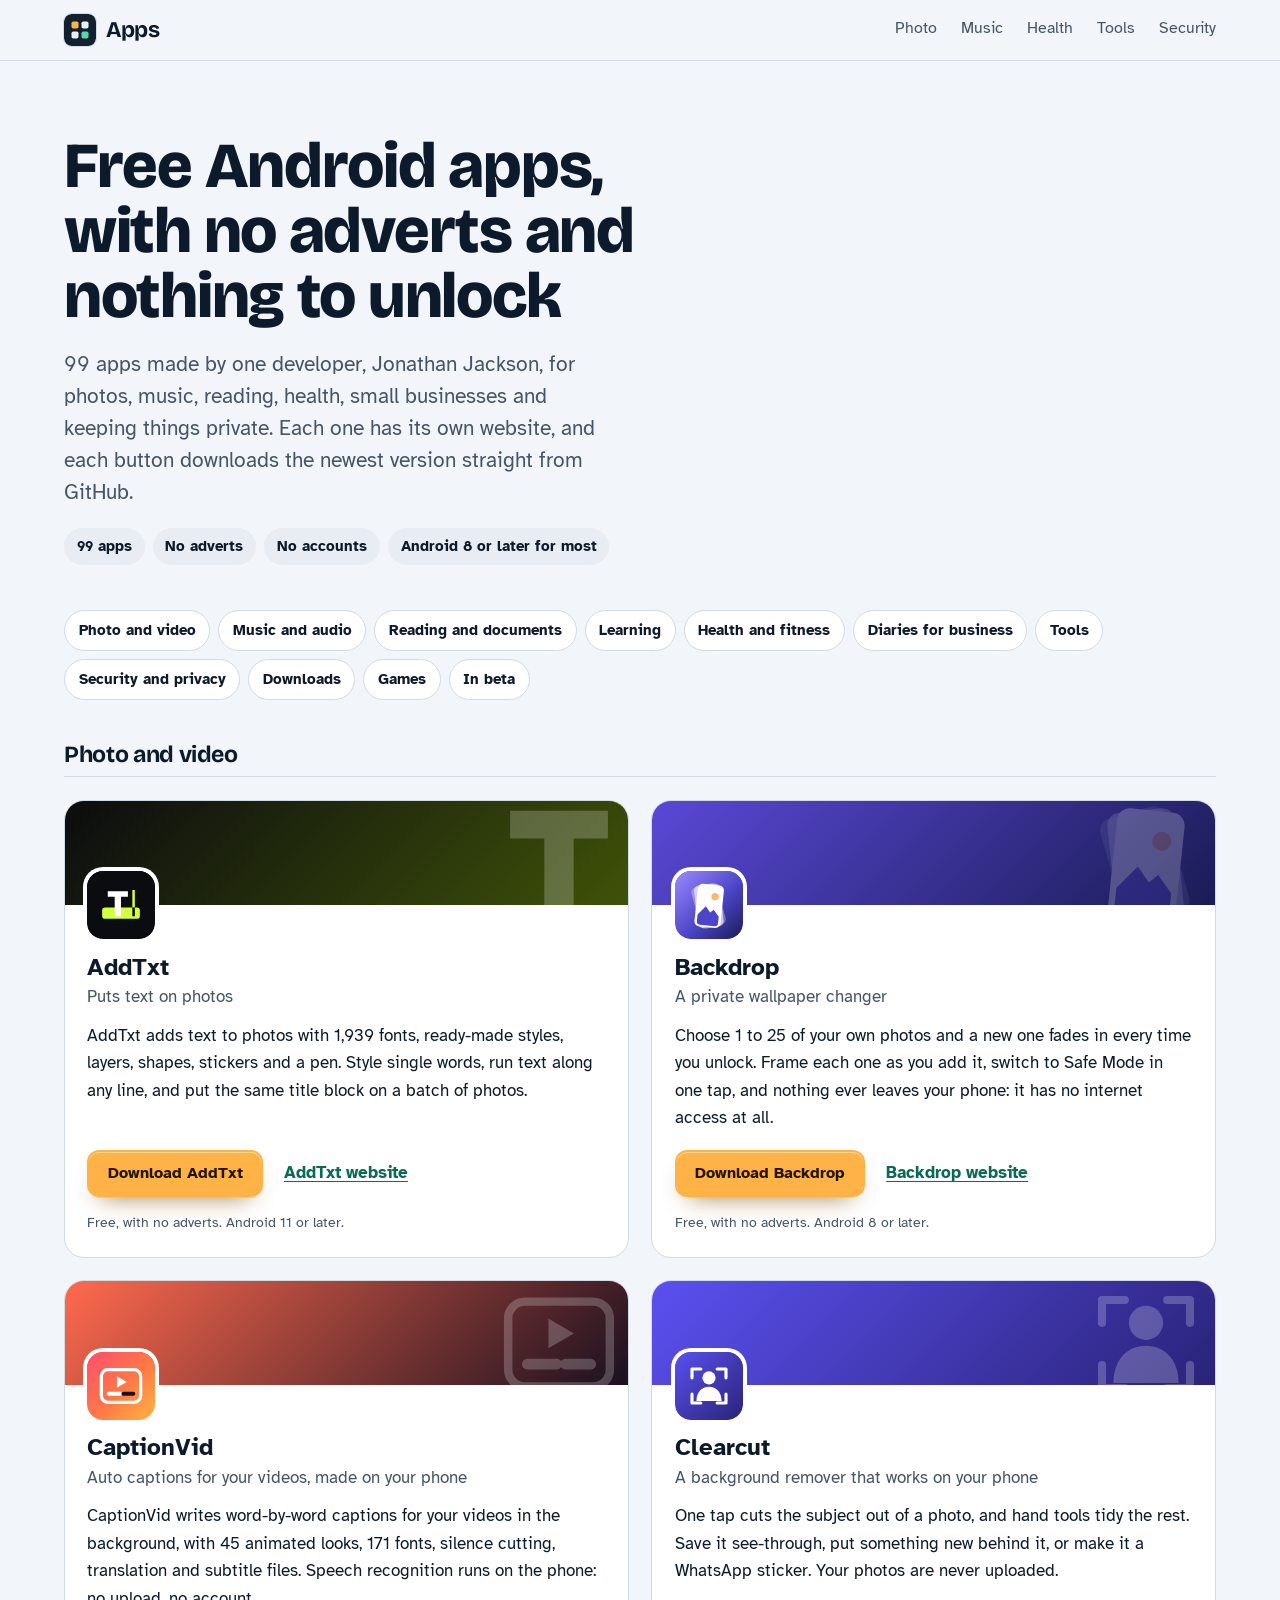
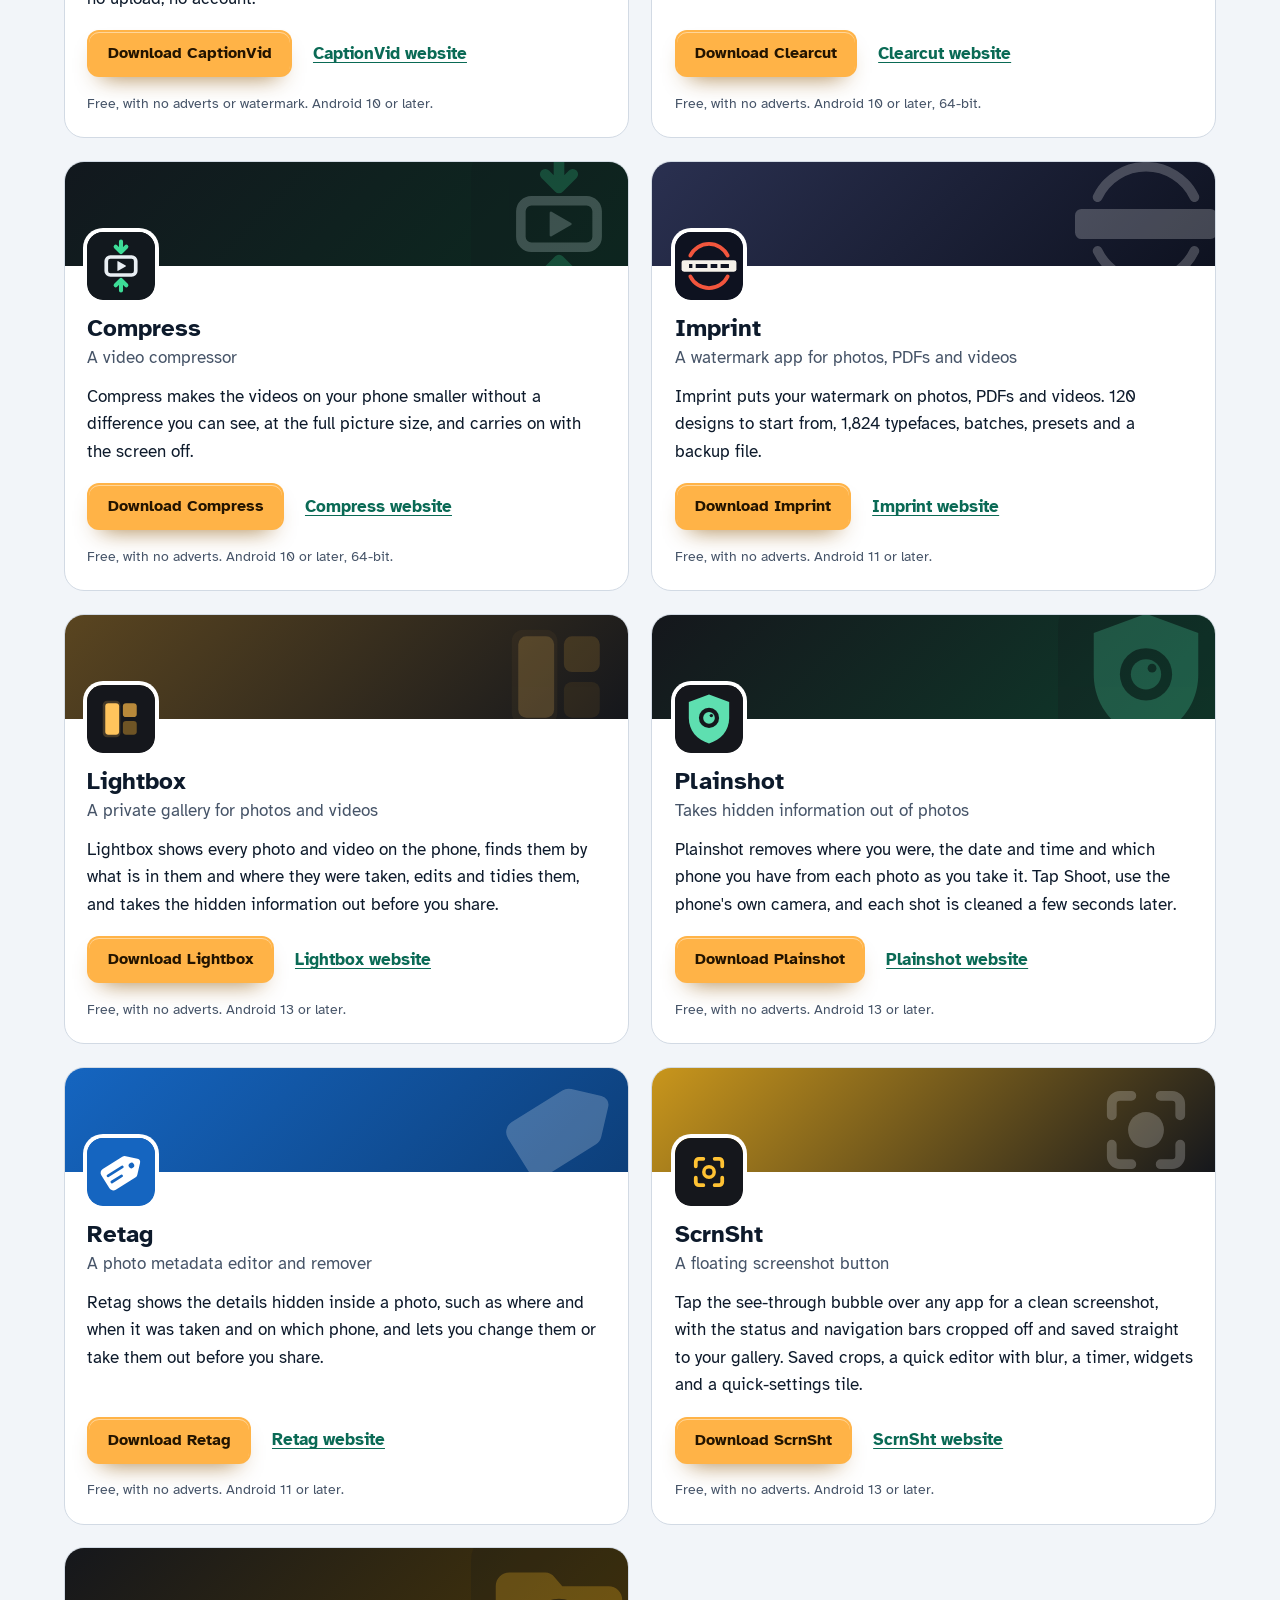
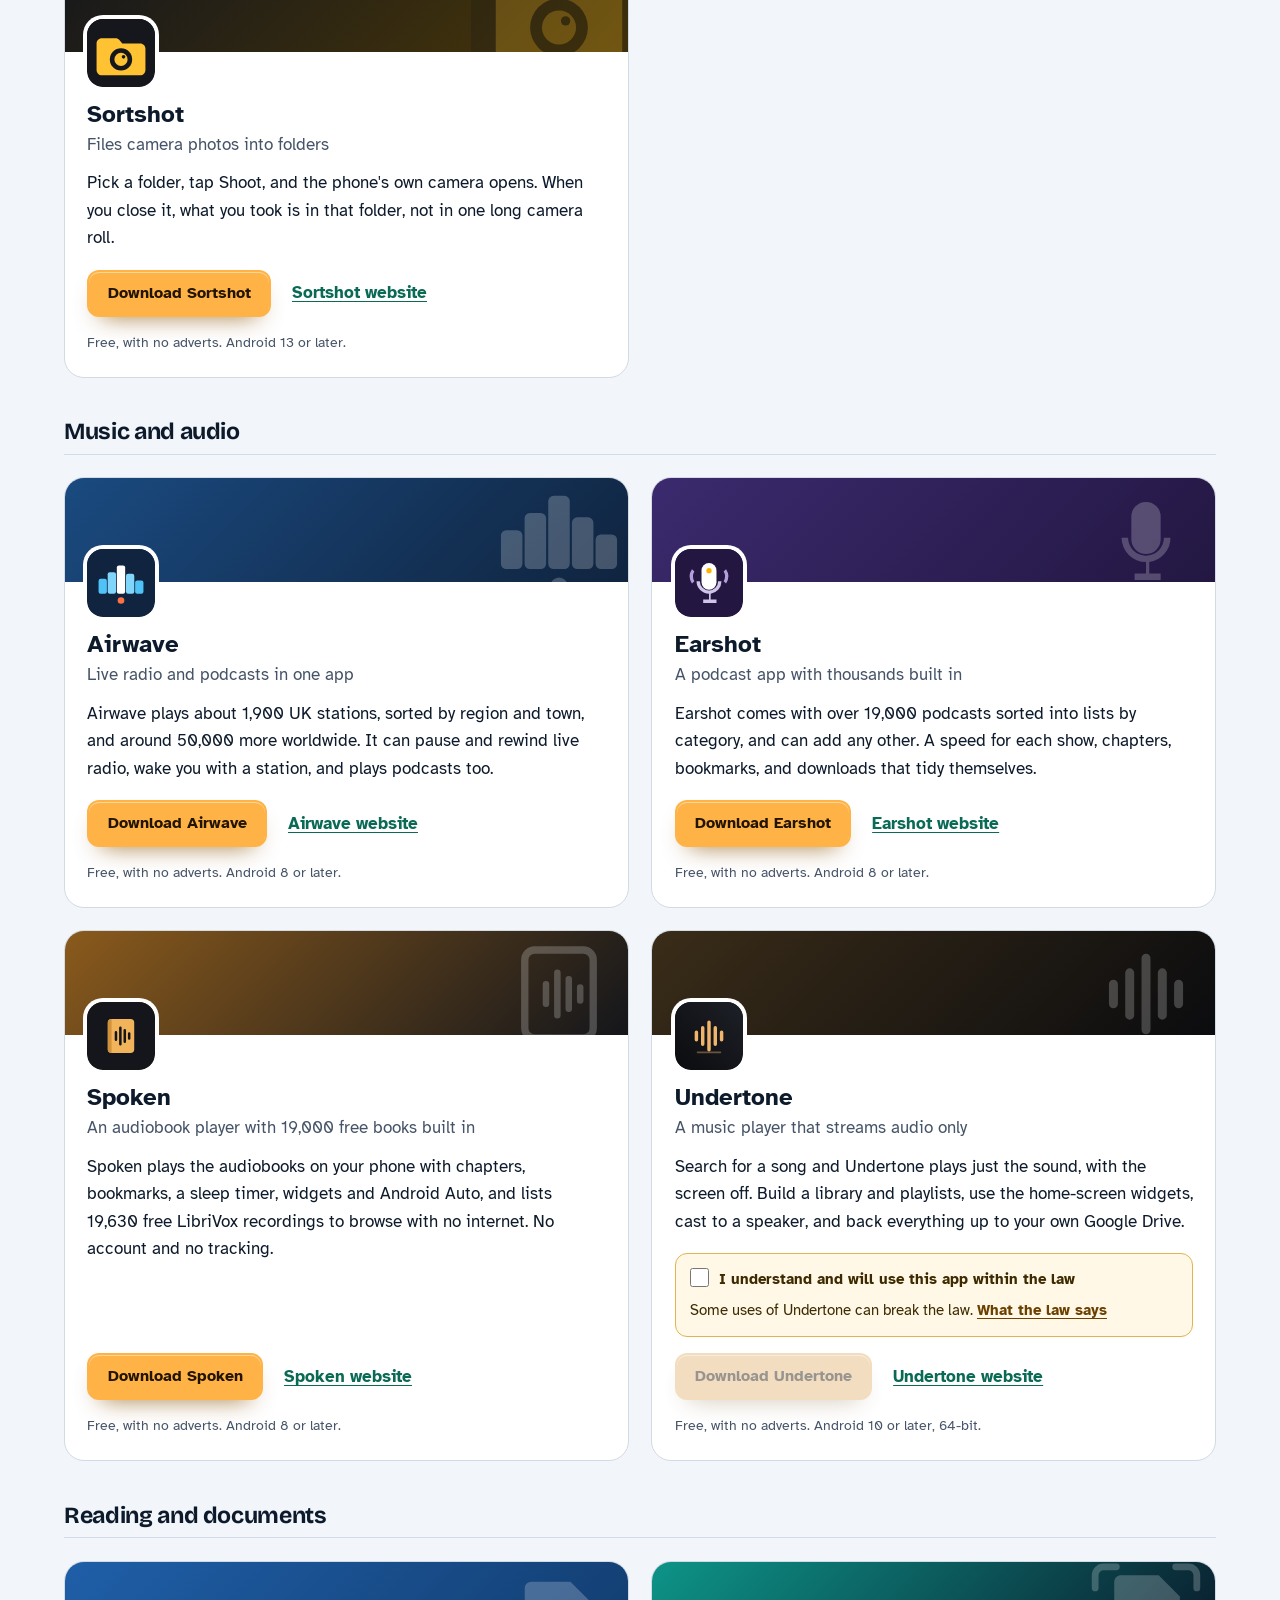
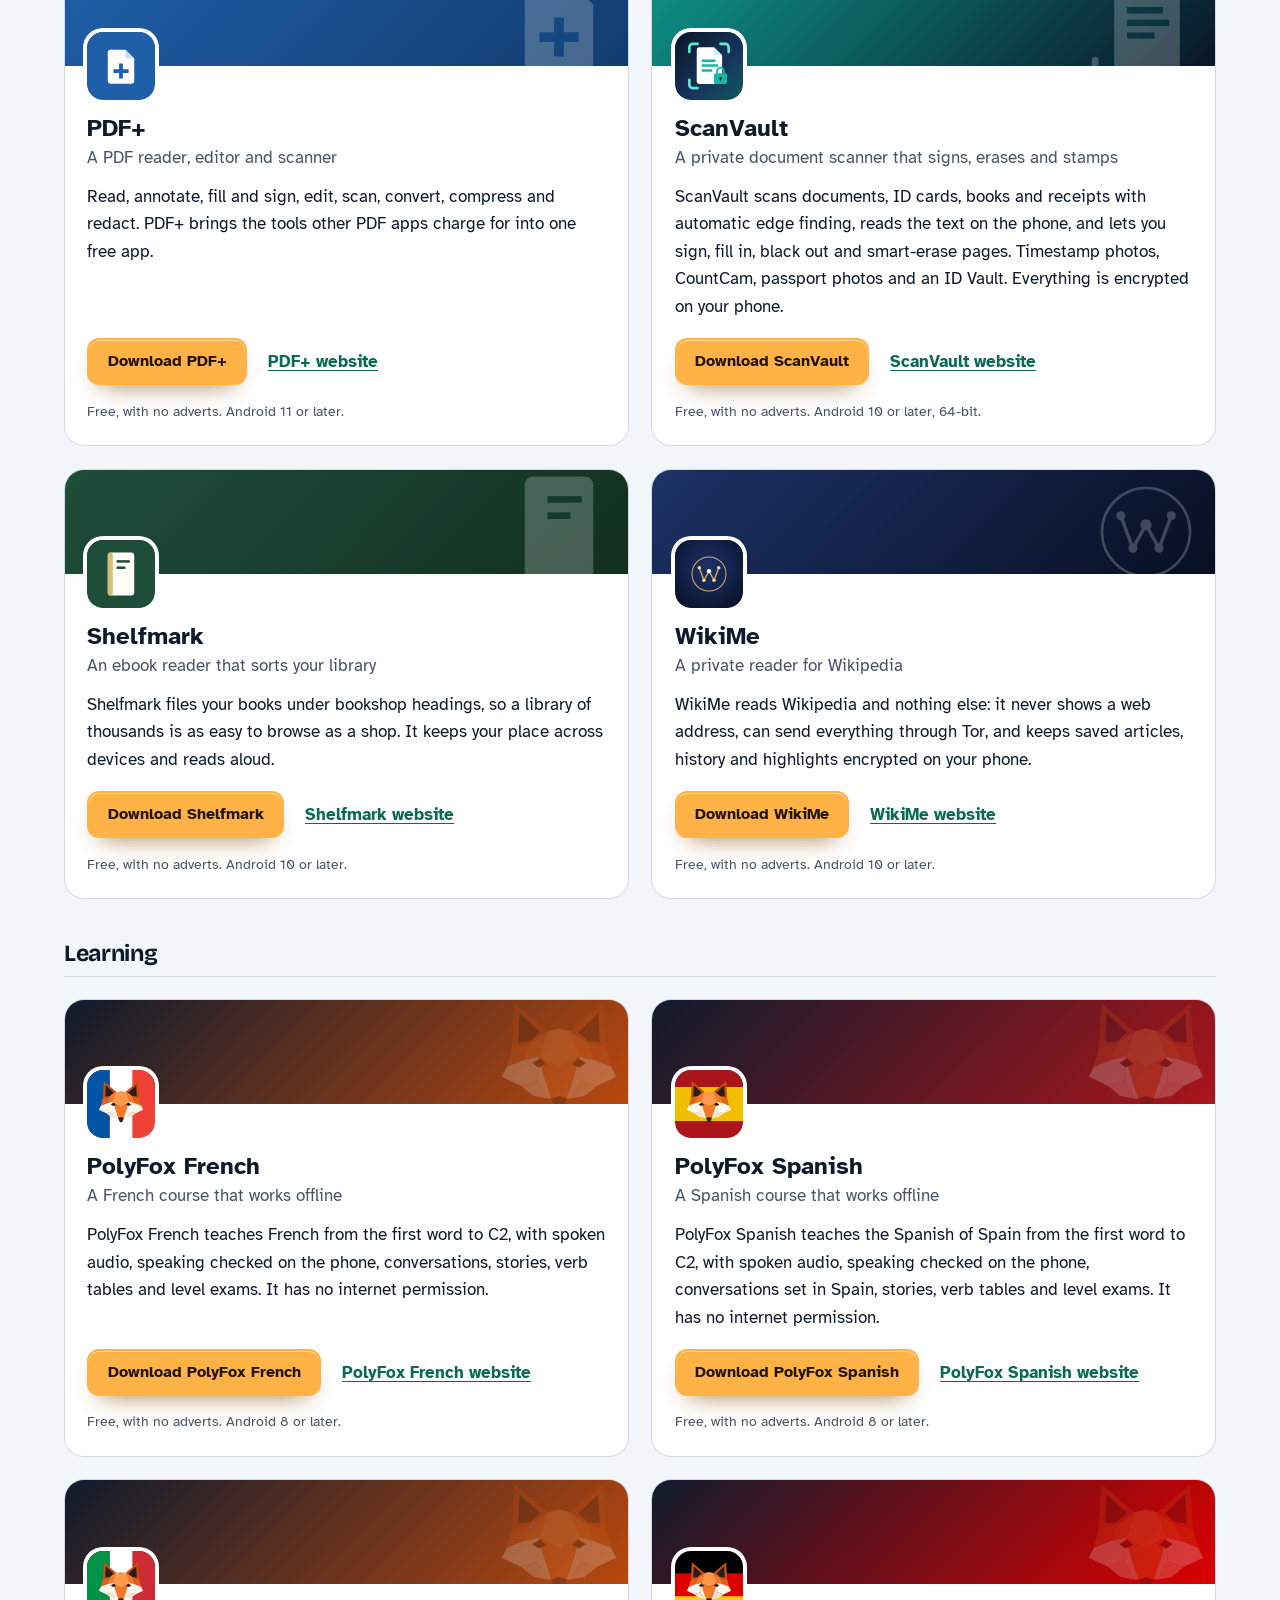
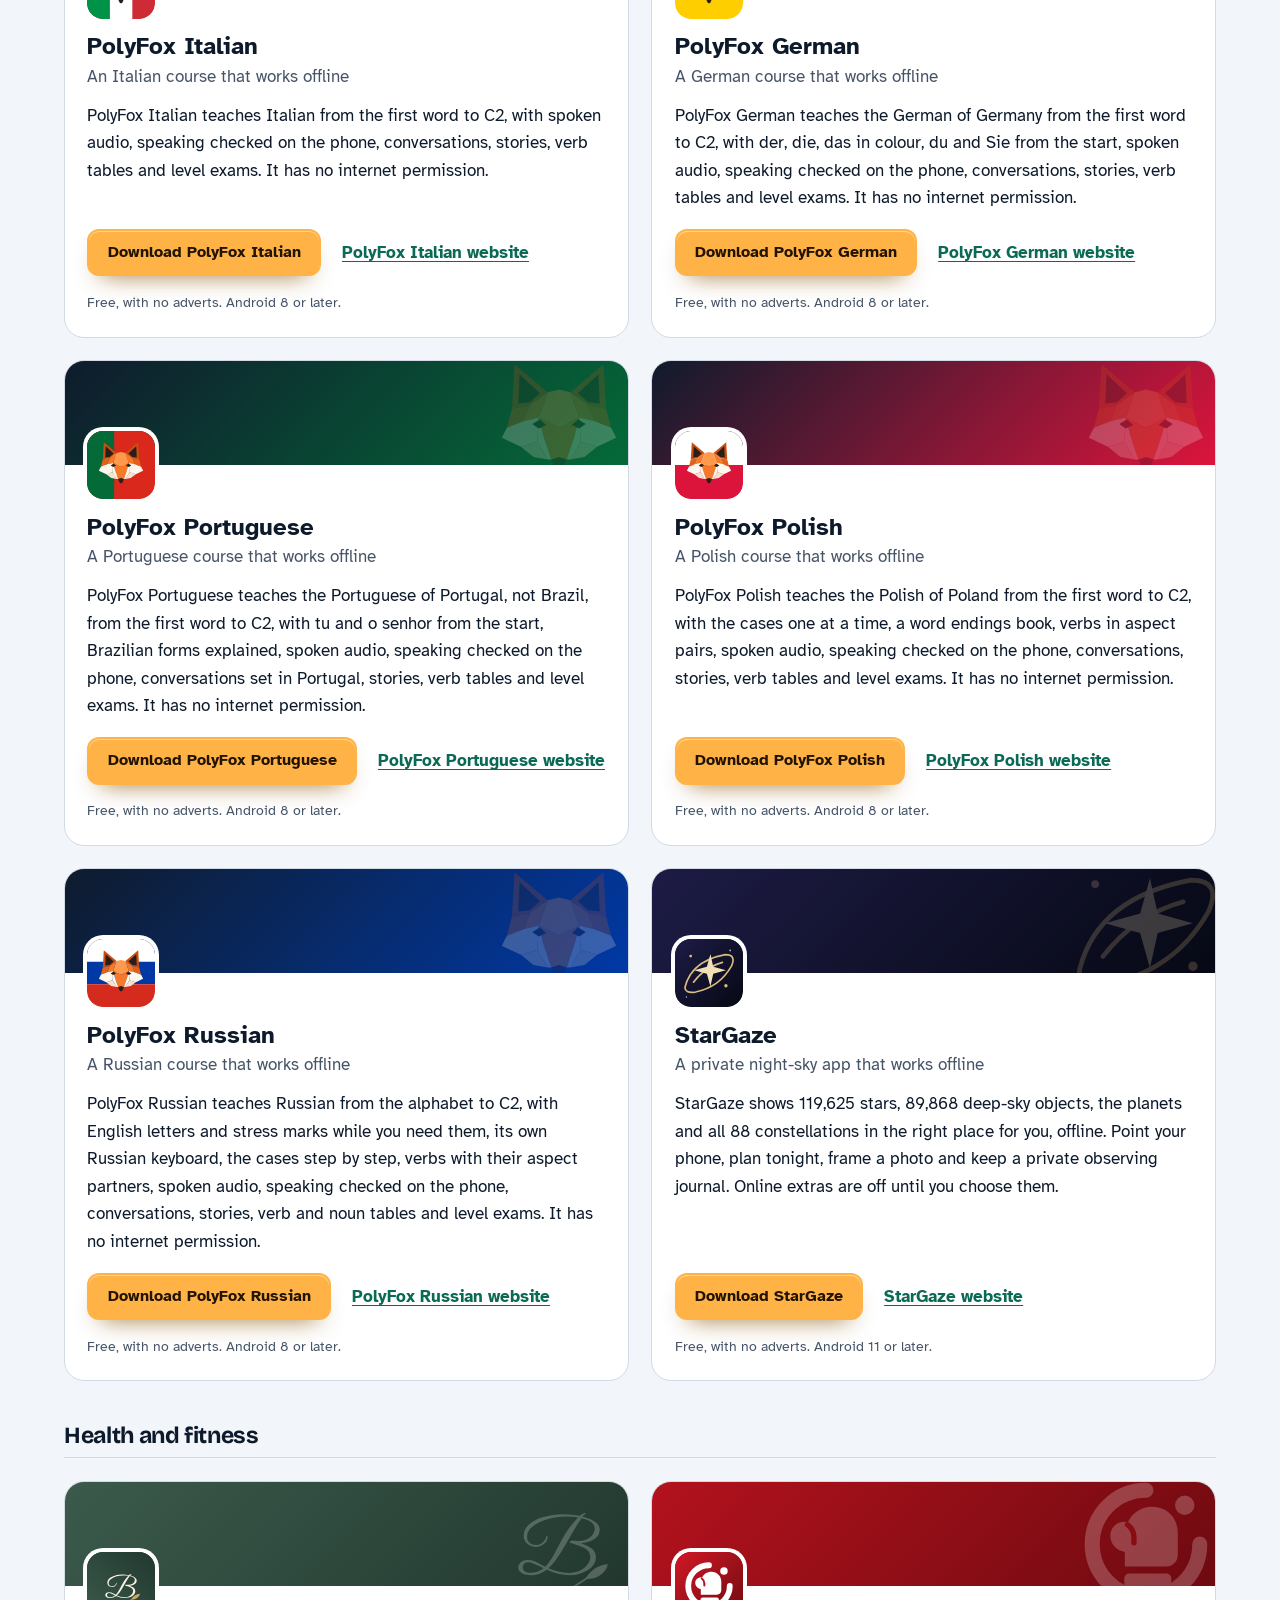
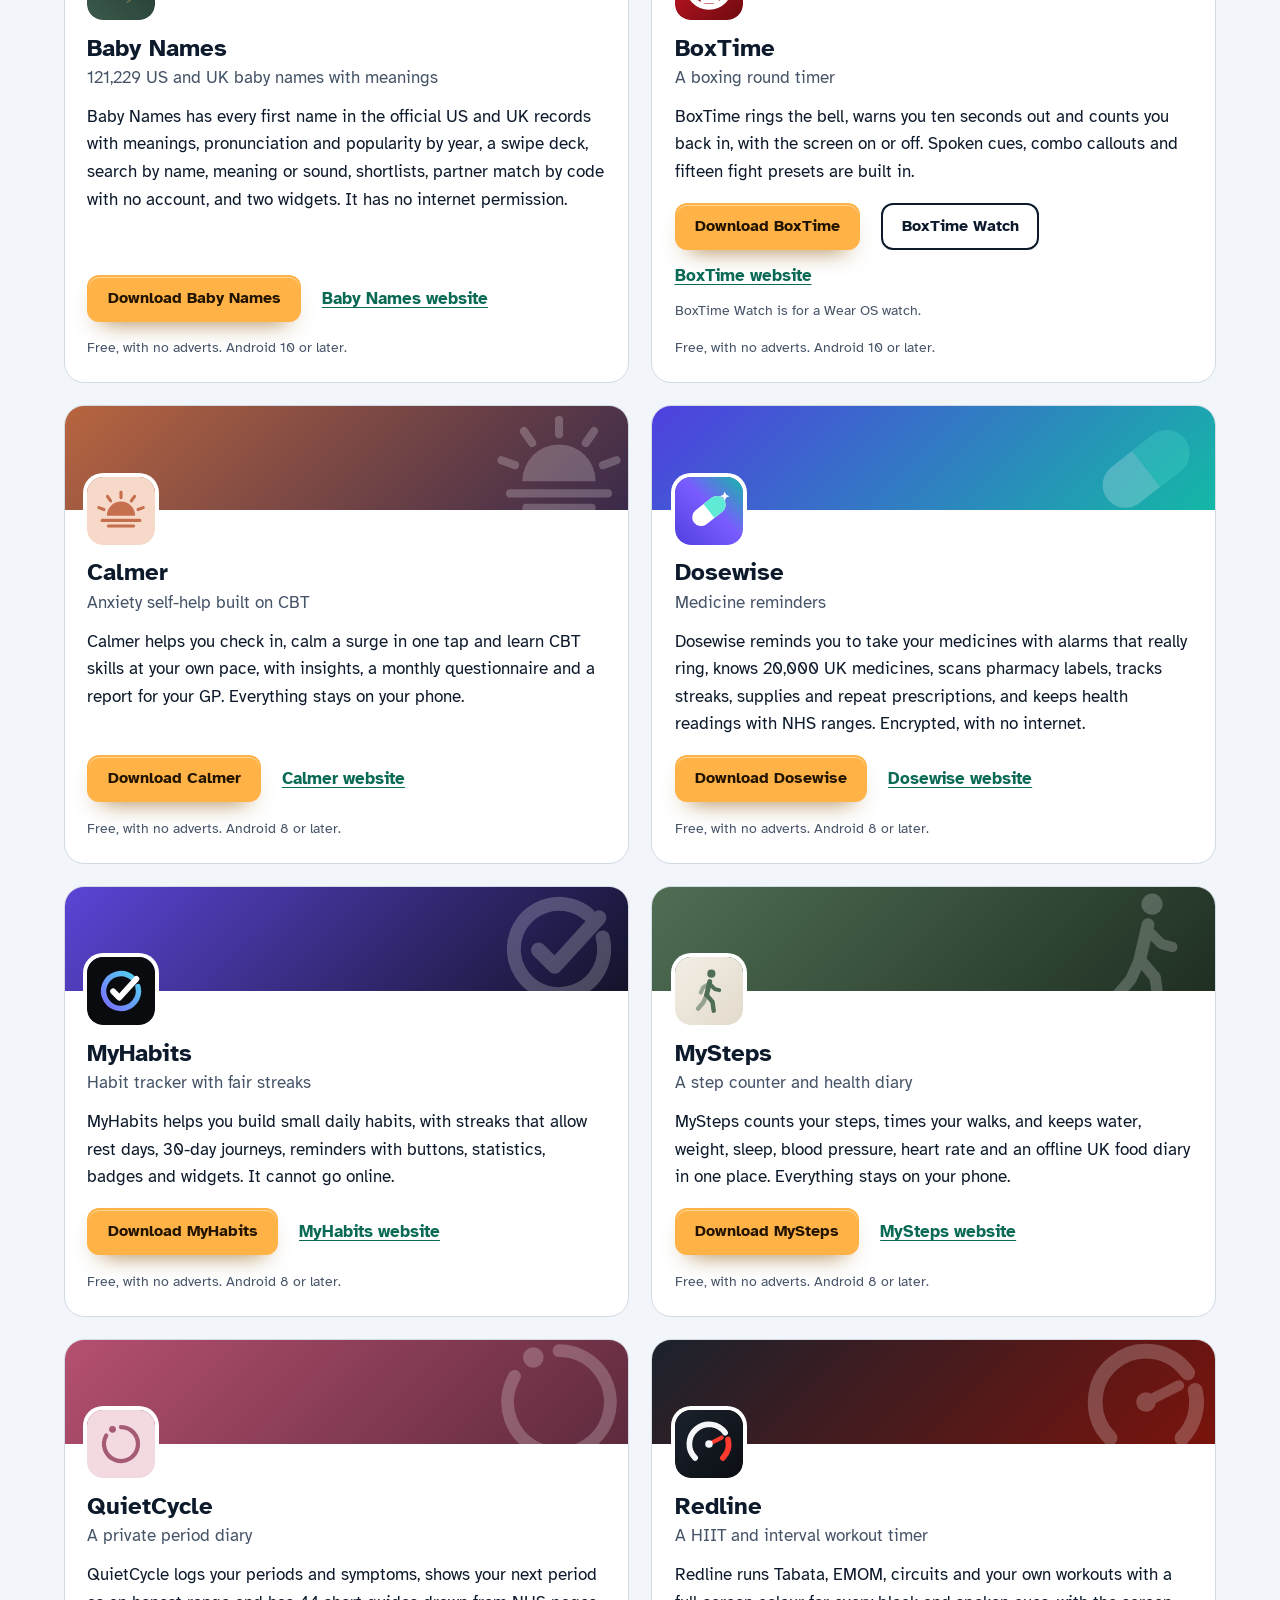
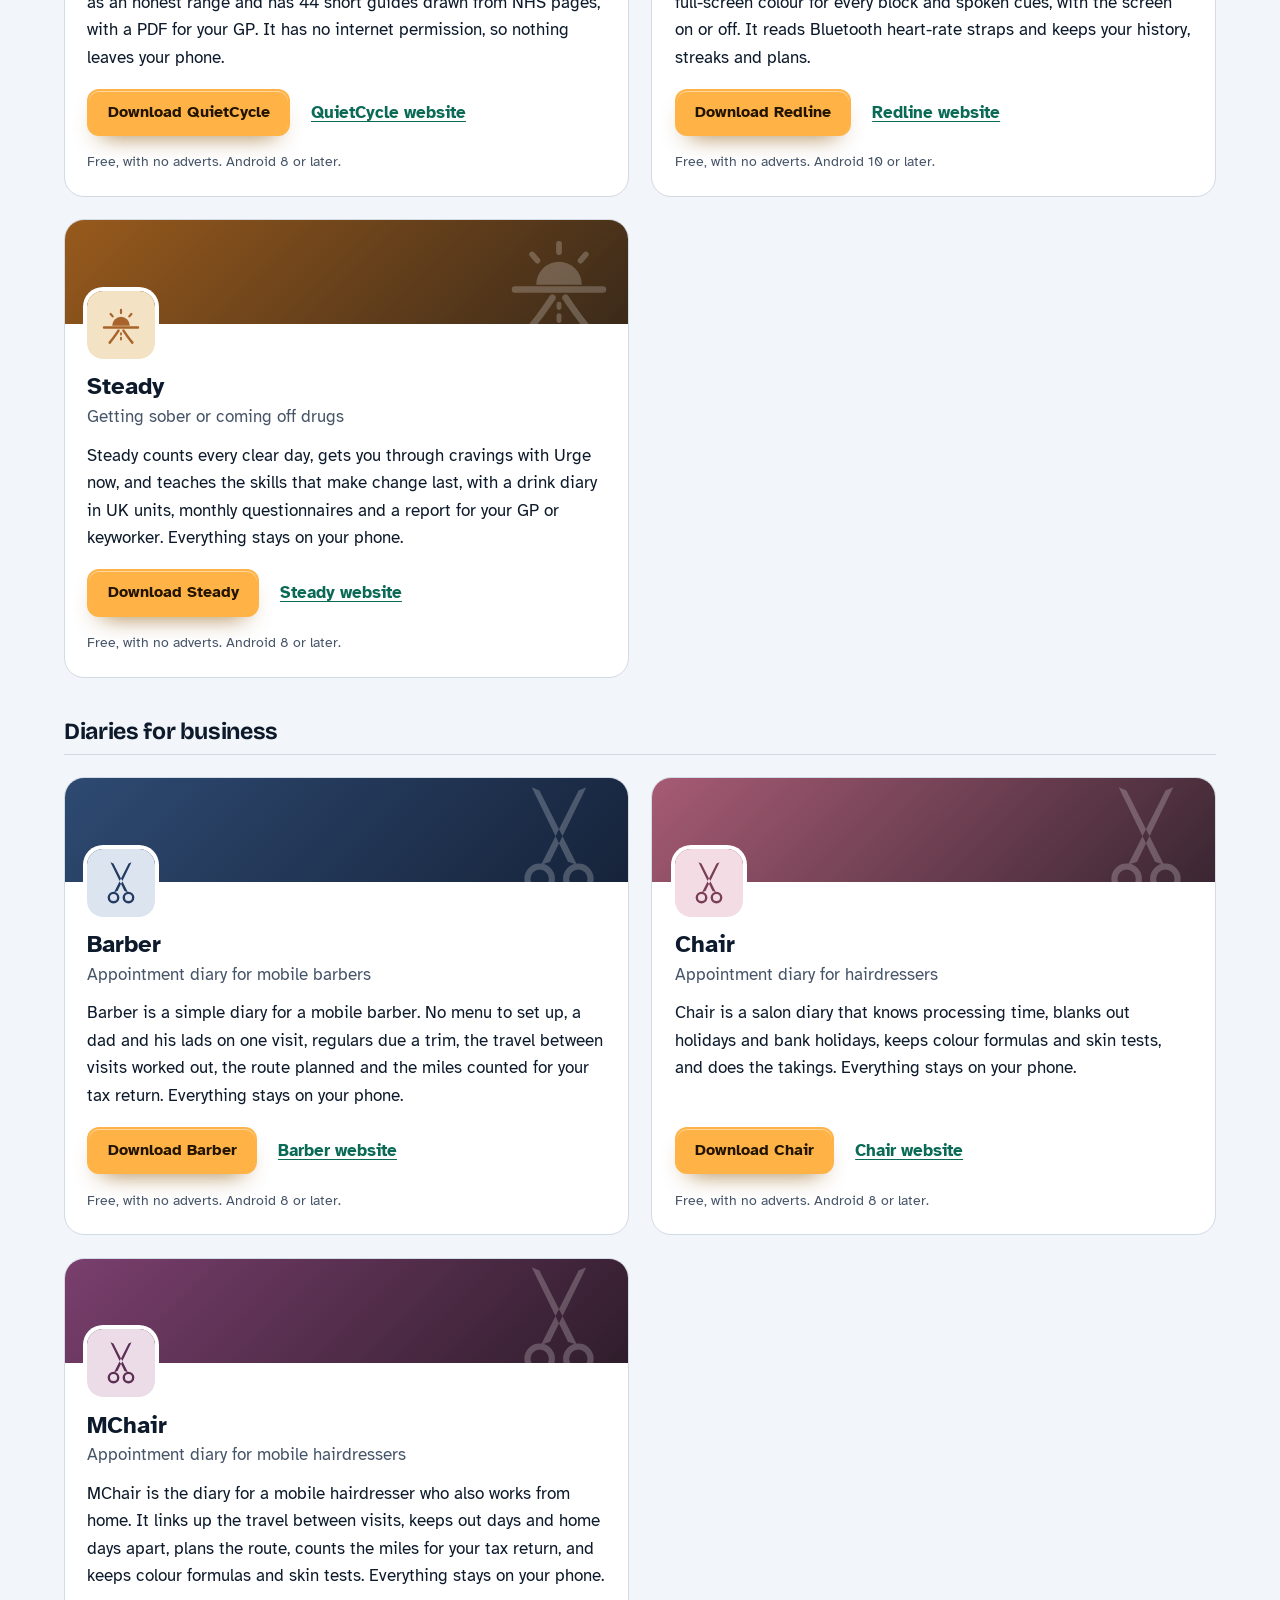
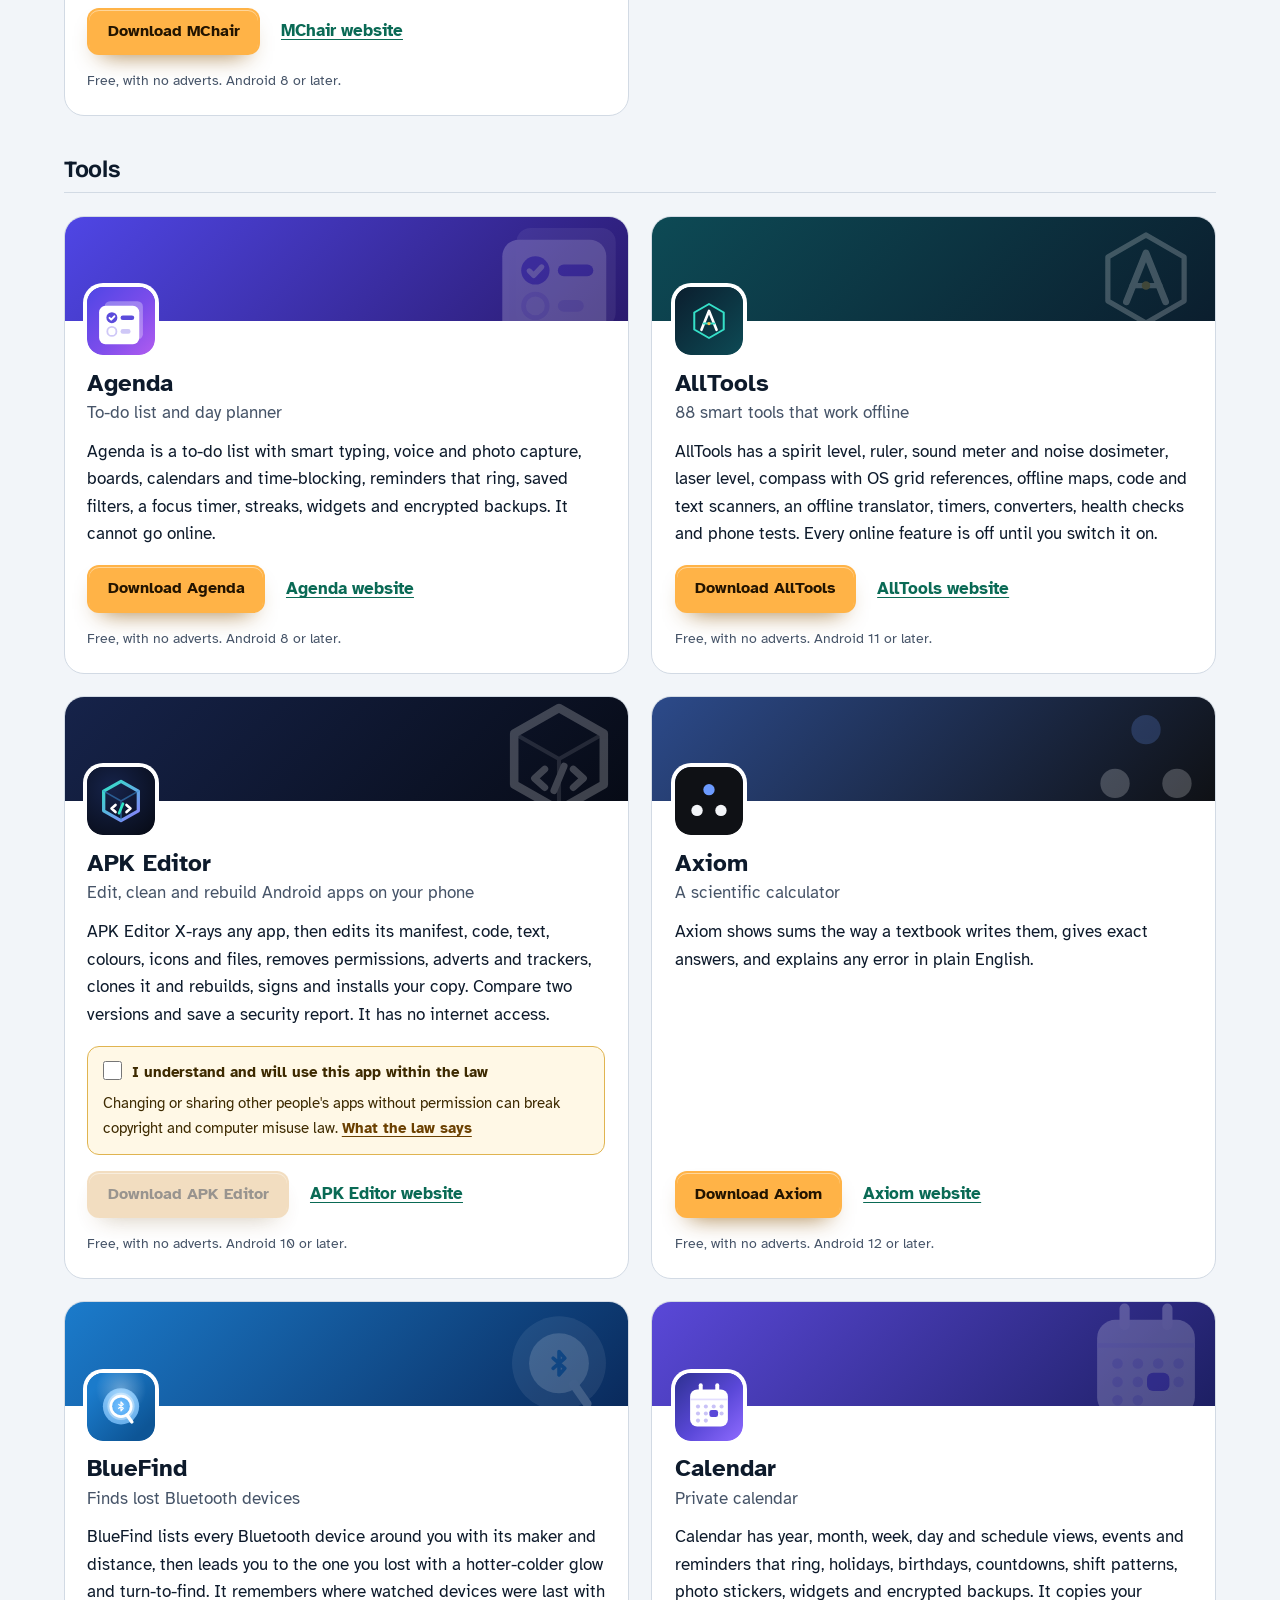
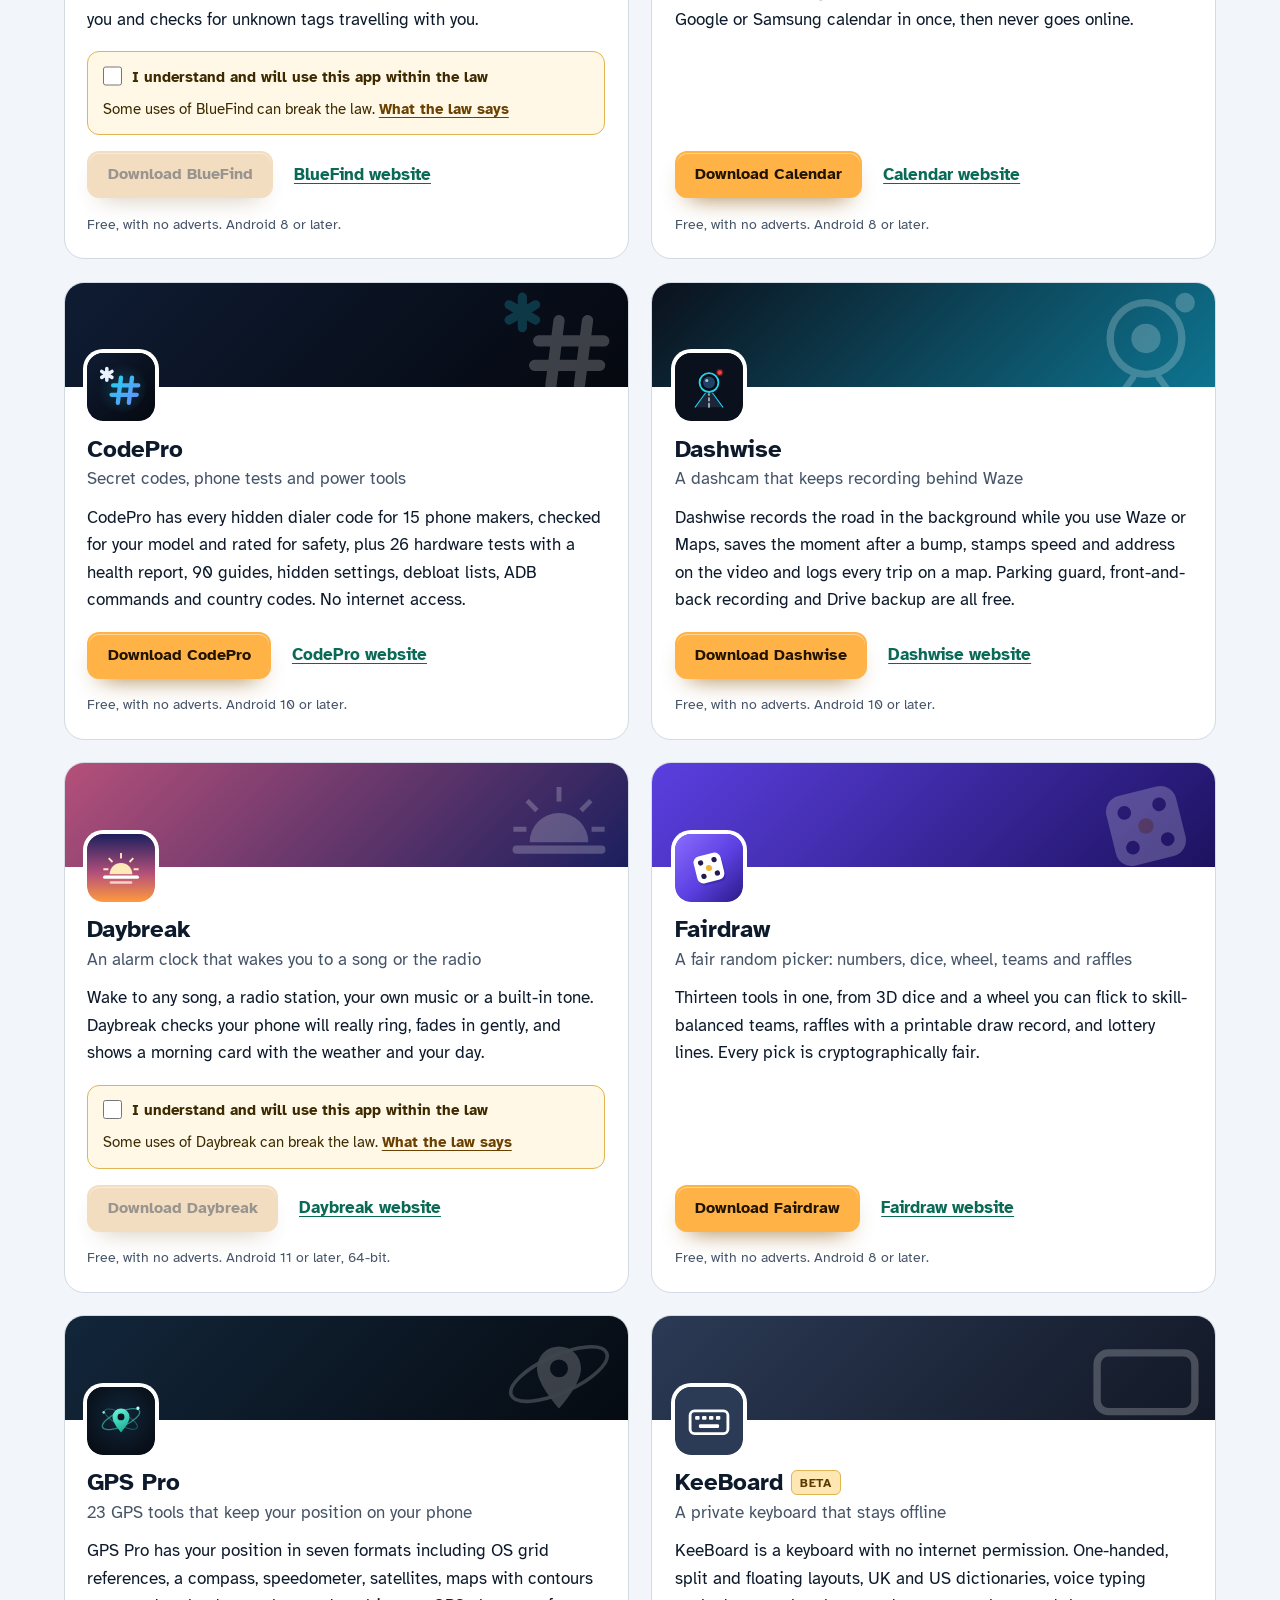
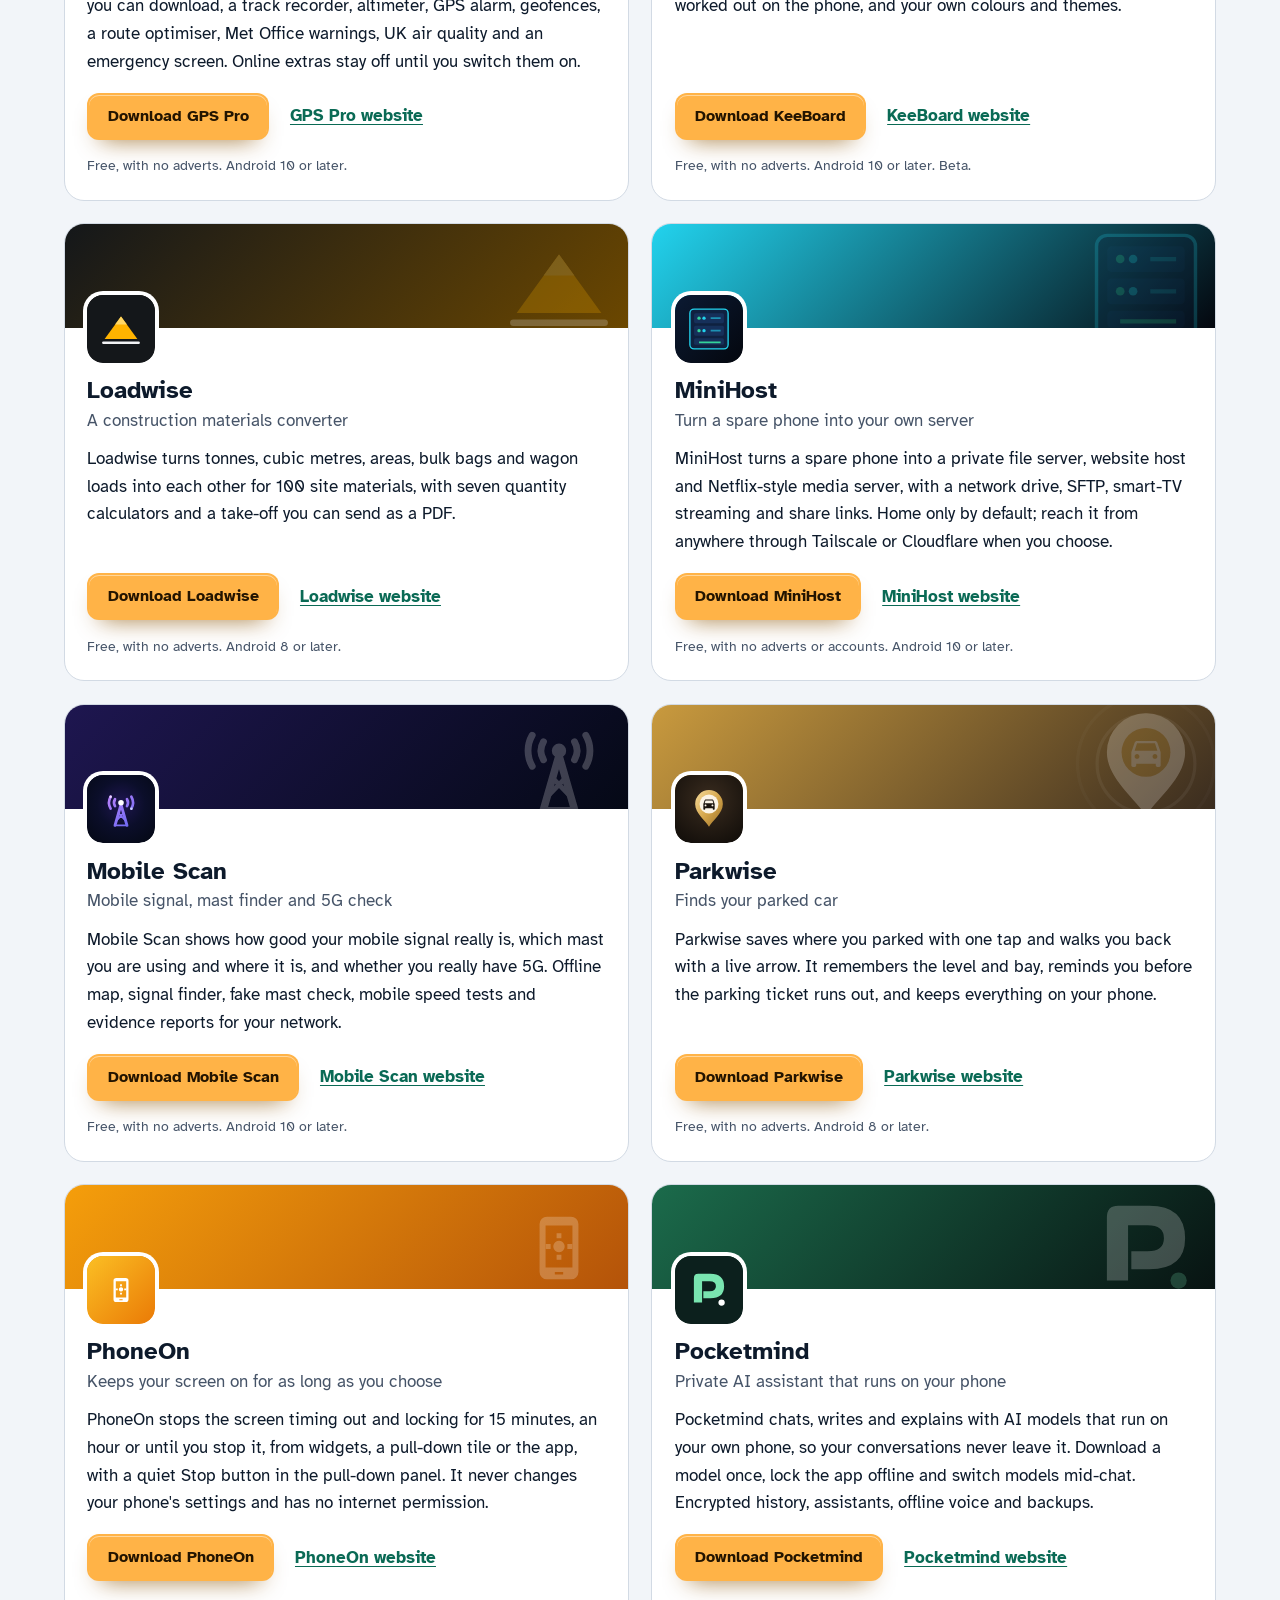
==== commit 74252b82: "Add Baby Names" ====
--- a/index.html
+++ b/index.html
@@ -4,7 +4,7 @@
 <meta charset="utf-8">
 <meta name="viewport" content="width=device-width, initial-scale=1">
 <title>Free Android apps with no adverts, from one developer</title>
-<meta name="description" content="98 free Android apps by Jonathan Jackson: photo and video, music, reading, health, business diaries, tools, security and more. No adverts, nothing to unlock, each with its own website.">
+<meta name="description" content="99 free Android apps by Jonathan Jackson: photo and video, music, reading, health, business diaries, tools, security and more. No adverts, nothing to unlock, each with its own website.">
 <meta name="author" content="Jonathan Jackson">
 <link rel="canonical" href="https://customgpter.github.io/">
 <meta name="theme-color" content="#f2f5f9" media="(prefers-color-scheme: light)">
@@ -12,7 +12,7 @@
 <meta property="og:type" content="website">
 <meta property="og:site_name" content="Jonathan Jackson's apps">
 <meta property="og:title" content="Free Android apps with no adverts, from one developer">
-<meta property="og:description" content="98 free Android apps by Jonathan Jackson: photo and video, music, reading, health, business diaries, tools, security and more. No adverts, nothing to unlock, each with its own website.">
+<meta property="og:description" content="99 free Android apps by Jonathan Jackson: photo and video, music, reading, health, business diaries, tools, security and more. No adverts, nothing to unlock, each with its own website.">
 <meta property="og:url" content="https://customgpter.github.io/">
 <meta property="og:locale" content="en_GB">
 <link rel="icon" href="assets/favicon.svg" type="image/svg+xml">
@@ -22,7 +22,7 @@
 <link rel="stylesheet" href="assets/apps-list.css?v=1">
 <script src="assets/apps-list.js?v=1" defer></script>
 <script type="application/ld+json">{"@context":"https://schema.org","@type":"WebSite","name":"Jonathan Jackson's apps","url":"https://customgpter.github.io/","inLanguage":"en-GB"}</script>
-<script type="application/ld+json">{"@context":"https://schema.org","@type":"ItemList","name":"Free Android apps","url":"https://customgpter.github.io/","itemListElement":[{"@type":"ListItem","position":1,"name":"AddTxt","url":"https://customgpter.github.io/addtxt/"},{"@type":"ListItem","position":2,"name":"Backdrop","url":"https://customgpter.github.io/backdrop/"},{"@type":"ListItem","position":3,"name":"CaptionVid","url":"https://customgpter.github.io/captionvid/"},{"@type":"ListItem","position":4,"name":"Clearcut","url":"https://customgpter.github.io/clearcut/"},{"@type":"ListItem","position":5,"name":"Compress","url":"https://customgpter.github.io/compress/"},{"@type":"ListItem","position":6,"name":"Imprint","url":"https://customgpter.github.io/imprint/"},{"@type":"ListItem","position":7,"name":"Lightbox","url":"https://customgpter.github.io/lightbox/"},{"@type":"ListItem","position":8,"name":"Plainshot","url":"https://customgpter.github.io/plainshot/"},{"@type":"ListItem","position":9,"name":"Retag","url":"https://customgpter.github.io/retag/"},{"@type":"ListItem","position":10,"name":"ScrnSht","url":"https://customgpter.github.io/scrnsht/"},{"@type":"ListItem","position":11,"name":"Sortshot","url":"https://customgpter.github.io/sortshot/"},{"@type":"ListItem","position":12,"name":"Airwave","url":"https://customgpter.github.io/airwave/"},{"@type":"ListItem","position":13,"name":"Earshot","url":"https://customgpter.github.io/earshot/"},{"@type":"ListItem","position":14,"name":"Spoken","url":"https://customgpter.github.io/spoken/"},{"@type":"ListItem","position":15,"name":"Undertone","url":"https://customgpter.github.io/undertone/"},{"@type":"ListItem","position":16,"name":"PDF+","url":"https://customgpter.github.io/pdfplus/"},{"@type":"ListItem","position":17,"name":"ScanVault","url":"https://customgpter.github.io/scanvault/"},{"@type":"ListItem","position":18,"name":"Shelfmark","url":"https://customgpter.github.io/shelfmark/"},{"@type":"ListItem","position":19,"name":"WikiMe","url":"https://customgpter.github.io/wikime/"},{"@type":"ListItem","position":20,"name":"PolyFox French","url":"https://customgpter.github.io/polyfox/"},{"@type":"ListItem","position":21,"name":"PolyFox Spanish","url":"https://customgpter.github.io/polyfox-spanish/"},{"@type":"ListItem","position":22,"name":"PolyFox Italian","url":"https://customgpter.github.io/polyfox-italian/"},{"@type":"ListItem","position":23,"name":"PolyFox German","url":"https://customgpter.github.io/polyfox-german/"},{"@type":"ListItem","position":24,"name":"PolyFox Portuguese","url":"https://customgpter.github.io/polyfox-portuguese/"},{"@type":"ListItem","position":25,"name":"PolyFox Polish","url":"https://customgpter.github.io/polyfox-polish/"},{"@type":"ListItem","position":26,"name":"PolyFox Russian","url":"https://customgpter.github.io/polyfox-russian/"},{"@type":"ListItem","position":27,"name":"StarGaze","url":"https://customgpter.github.io/stargaze/"},{"@type":"ListItem","position":28,"name":"BoxTime","url":"https://customgpter.github.io/boxtime/"},{"@type":"ListItem","position":29,"name":"Calmer","url":"https://customgpter.github.io/calmer/"},{"@type":"ListItem","position":30,"name":"Dosewise","url":"https://customgpter.github.io/dosewise/"},{"@type":"ListItem","position":31,"name":"MyHabits","url":"https://customgpter.github.io/myhabits/"},{"@type":"ListItem","position":32,"name":"MySteps","url":"https://customgpter.github.io/mysteps/"},{"@type":"ListItem","position":33,"name":"QuietCycle","url":"https://customgpter.github.io/quietcycle/"},{"@type":"ListItem","position":34,"name":"Redline","url":"https://customgpter.github.io/redline/"},{"@type":"ListItem","position":35,"name":"Steady","url":"https://customgpter.github.io/steady/"},{"@type":"ListItem","position":36,"name":"Barber","url":"https://customgpter.github.io/barber/"},{"@type":"ListItem","position":37,"name":"Chair","url":"https://customgpter.github.io/chair/"},{"@type":"ListItem","position":38,"name":"MChair","url":"https://customgpter.github.io/mchair/"},{"@type":"ListItem","position":39,"name":"Agenda","url":"https://customgpter.github.io/agenda/"},{"@type":"ListItem","position":40,"name":"AllTools","url":"https://customgpter.github.io/alltools/"},{"@type":"ListItem","position":41,"name":"APK Editor","url":"https://customgpter.github.io/apkeditor/"},{"@type":"ListItem","position":42,"name":"Axiom","url":"https://customgpter.github.io/axiom/"},{"@type":"ListItem","position":43,"name":"BlueFind","url":"https://customgpter.github.io/bluefind/"},{"@type":"ListItem","position":44,"name":"Calendar","url":"https://customgpter.github.io/calendar/"},{"@type":"ListItem","position":45,"name":"CodePro","url":"https://customgpter.github.io/codepro/"},{"@type":"ListItem","position":46,"name":"Dashwise","url":"https://customgpter.github.io/dashwise/"},{"@type":"ListItem","position":47,"name":"Daybreak","url":"https://customgpter.github.io/daybreak/"},{"@type":"ListItem","position":48,"name":"Fairdraw","url":"https://customgpter.github.io/fairdraw/"},{"@type":"ListItem","position":49,"name":"GPS Pro","url":"https://customgpter.github.io/gpspro/"},{"@type":"ListItem","position":50,"name":"KeeBoard","url":"https://customgpter.github.io/keeboard/"},{"@type":"ListItem","position":51,"name":"Loadwise","url":"https://customgpter.github.io/loadwise/"},{"@type":"ListItem","position":52,"name":"MiniHost","url":"https://customgpter.github.io/minihost/"},{"@type":"ListItem","position":53,"name":"Mobile Scan","url":"https://customgpter.github.io/mobilescan/"},{"@type":"ListItem","position":54,"name":"Parkwise","url":"https://customgpter.github.io/parkwise/"},{"@type":"ListItem","position":55,"name":"PhoneOn","url":"https://customgpter.github.io/phoneon/"},{"@type":"ListItem","position":56,"name":"Pocketmind","url":"https://customgpter.github.io/pocketmind/"},{"@type":"ListItem","position":57,"name":"Refine","url":"https://customgpter.github.io/refine/"},{"@type":"ListItem","position":58,"name":"Shiftwise","url":"https://customgpter.github.io/shiftwise/"},{"@type":"ListItem","position":59,"name":"SimpleCalc","url":"https://customgpter.github.io/simplecalc/"},{"@type":"ListItem","position":60,"name":"Skyline","url":"https://customgpter.github.io/skyline/"},{"@type":"ListItem","position":61,"name":"Slipway","url":"https://customgpter.github.io/slipway/"},{"@type":"ListItem","position":62,"name":"Tagger","url":"https://customgpter.github.io/tagger/"},{"@type":"ListItem","position":63,"name":"TotalClean","url":"https://customgpter.github.io/totalclean/"},{"@type":"ListItem","position":64,"name":"TVLink","url":"https://customgpter.github.io/tvlink/"},{"@type":"ListItem","position":65,"name":"Unbox","url":"https://customgpter.github.io/unbox/"},{"@type":"ListItem","position":66,"name":"WhatsKeep","url":"https://customgpter.github.io/whatskeep/"},{"@type":"ListItem","position":67,"name":"WiFi Scan","url":"https://customgpter.github.io/wifiscan/"},{"@type":"ListItem","position":68,"name":"Auditly","url":"https://customgpter.github.io/auditly/"},{"@type":"ListItem","position":69,"name":"Backchannel","url":"https://customgpter.github.io/backchannel/"},{"@type":"ListItem","position":70,"name":"ENotes","url":"https://customgpter.github.io/enotes/"},{"@type":"ListItem","position":71,"name":"FindMe","url":"https://customgpter.github.io/findme/"},{"@type":"ListItem","position":72,"name":"iLock","url":"https://customgpter.github.io/ilock/"},{"@type":"ListItem","position":73,"name":"ImSafe","url":"https://customgpter.github.io/imsafe/"},{"@type":"ListItem","position":74,"name":"IShred","url":"https://customgpter.github.io/ishred/"},{"@type":"ListItem","position":75,"name":"LockBox","url":"https://customgpter.github.io/lockbox/"},{"@type":"ListItem","position":76,"name":"PassVault","url":"https://customgpter.github.io/passvault/"},{"@type":"ListItem","position":77,"name":"SpyFind","url":"https://customgpter.github.io/spyfind/"},{"@type":"ListItem","position":78,"name":"TextWipe","url":"https://customgpter.github.io/textwipe/"},{"@type":"ListItem","position":79,"name":"Tracewire","url":"https://customgpter.github.io/tracewire/"},{"@type":"ListItem","position":80,"name":"Vigil","url":"https://customgpter.github.io/vigil/"},{"@type":"ListItem","position":81,"name":"Grab","url":"https://customgpter.github.io/grab/"},{"@type":"ListItem","position":82,"name":"Swarm","url":"https://customgpter.github.io/swarm/"},{"@type":"ListItem","position":83,"name":"Plane Games","url":"https://customgpter.github.io/plane-games/"},{"@type":"ListItem","position":84,"name":"Ninefold","url":"https://customgpter.github.io/ninefold/"},{"@type":"ListItem","position":85,"name":"Cubewise","url":"https://customgpter.github.io/cubewise/"},{"@type":"ListItem","position":86,"name":"Tilewise","url":"https://customgpter.github.io/tilewise/"},{"@type":"ListItem","position":87,"name":"Letterwise","url":"https://customgpter.github.io/letterwise/"},{"@type":"ListItem","position":88,"name":"Kingside","url":"https://customgpter.github.io/kingside/"},{"@type":"ListItem","position":89,"name":"Deckhand","url":"https://customgpter.github.io/deckhand/"},{"@type":"ListItem","position":90,"name":"SNESForge","url":"https://customgpter.github.io/snesforge/"},{"@type":"ListItem","position":91,"name":"Fame Boy","url":"https://customgpter.github.io/fameboy/"},{"@type":"ListItem","position":92,"name":"PSPPro","url":"https://customgpter.github.io/psppro/"},{"@type":"ListItem","position":93,"name":"MegaGen","url":"https://customgpter.github.io/megagen/"},{"@type":"ListItem","position":94,"name":"QVR","url":"https://customgpter.github.io/qvr/"},{"@type":"ListItem","position":95,"name":"QVR Watch","url":"https://customgpter.github.io/qvr-watch/"},{"@type":"ListItem","position":96,"name":"QVRLite","url":"https://customgpter.github.io/qvrlite/"},{"@type":"ListItem","position":97,"name":"Onionz","url":"https://customgpter.github.io/onionz/"},{"@type":"ListItem","position":98,"name":"OnionzWeb","url":"https://customgpter.github.io/onionzweb/"}]}</script>
+<script type="application/ld+json">{"@context":"https://schema.org","@type":"ItemList","name":"Free Android apps","url":"https://customgpter.github.io/","itemListElement":[{"@type":"ListItem","position":1,"name":"AddTxt","url":"https://customgpter.github.io/addtxt/"},{"@type":"ListItem","position":2,"name":"Backdrop","url":"https://customgpter.github.io/backdrop/"},{"@type":"ListItem","position":3,"name":"CaptionVid","url":"https://customgpter.github.io/captionvid/"},{"@type":"ListItem","position":4,"name":"Clearcut","url":"https://customgpter.github.io/clearcut/"},{"@type":"ListItem","position":5,"name":"Compress","url":"https://customgpter.github.io/compress/"},{"@type":"ListItem","position":6,"name":"Imprint","url":"https://customgpter.github.io/imprint/"},{"@type":"ListItem","position":7,"name":"Lightbox","url":"https://customgpter.github.io/lightbox/"},{"@type":"ListItem","position":8,"name":"Plainshot","url":"https://customgpter.github.io/plainshot/"},{"@type":"ListItem","position":9,"name":"Retag","url":"https://customgpter.github.io/retag/"},{"@type":"ListItem","position":10,"name":"ScrnSht","url":"https://customgpter.github.io/scrnsht/"},{"@type":"ListItem","position":11,"name":"Sortshot","url":"https://customgpter.github.io/sortshot/"},{"@type":"ListItem","position":12,"name":"Airwave","url":"https://customgpter.github.io/airwave/"},{"@type":"ListItem","position":13,"name":"Earshot","url":"https://customgpter.github.io/earshot/"},{"@type":"ListItem","position":14,"name":"Spoken","url":"https://customgpter.github.io/spoken/"},{"@type":"ListItem","position":15,"name":"Undertone","url":"https://customgpter.github.io/undertone/"},{"@type":"ListItem","position":16,"name":"PDF+","url":"https://customgpter.github.io/pdfplus/"},{"@type":"ListItem","position":17,"name":"ScanVault","url":"https://customgpter.github.io/scanvault/"},{"@type":"ListItem","position":18,"name":"Shelfmark","url":"https://customgpter.github.io/shelfmark/"},{"@type":"ListItem","position":19,"name":"WikiMe","url":"https://customgpter.github.io/wikime/"},{"@type":"ListItem","position":20,"name":"PolyFox French","url":"https://customgpter.github.io/polyfox/"},{"@type":"ListItem","position":21,"name":"PolyFox Spanish","url":"https://customgpter.github.io/polyfox-spanish/"},{"@type":"ListItem","position":22,"name":"PolyFox Italian","url":"https://customgpter.github.io/polyfox-italian/"},{"@type":"ListItem","position":23,"name":"PolyFox German","url":"https://customgpter.github.io/polyfox-german/"},{"@type":"ListItem","position":24,"name":"PolyFox Portuguese","url":"https://customgpter.github.io/polyfox-portuguese/"},{"@type":"ListItem","position":25,"name":"PolyFox Polish","url":"https://customgpter.github.io/polyfox-polish/"},{"@type":"ListItem","position":26,"name":"PolyFox Russian","url":"https://customgpter.github.io/polyfox-russian/"},{"@type":"ListItem","position":27,"name":"StarGaze","url":"https://customgpter.github.io/stargaze/"},{"@type":"ListItem","position":28,"name":"Baby Names","url":"https://customgpter.github.io/babynames/"},{"@type":"ListItem","position":29,"name":"BoxTime","url":"https://customgpter.github.io/boxtime/"},{"@type":"ListItem","position":30,"name":"Calmer","url":"https://customgpter.github.io/calmer/"},{"@type":"ListItem","position":31,"name":"Dosewise","url":"https://customgpter.github.io/dosewise/"},{"@type":"ListItem","position":32,"name":"MyHabits","url":"https://customgpter.github.io/myhabits/"},{"@type":"ListItem","position":33,"name":"MySteps","url":"https://customgpter.github.io/mysteps/"},{"@type":"ListItem","position":34,"name":"QuietCycle","url":"https://customgpter.github.io/quietcycle/"},{"@type":"ListItem","position":35,"name":"Redline","url":"https://customgpter.github.io/redline/"},{"@type":"ListItem","position":36,"name":"Steady","url":"https://customgpter.github.io/steady/"},{"@type":"ListItem","position":37,"name":"Barber","url":"https://customgpter.github.io/barber/"},{"@type":"ListItem","position":38,"name":"Chair","url":"https://customgpter.github.io/chair/"},{"@type":"ListItem","position":39,"name":"MChair","url":"https://customgpter.github.io/mchair/"},{"@type":"ListItem","position":40,"name":"Agenda","url":"https://customgpter.github.io/agenda/"},{"@type":"ListItem","position":41,"name":"AllTools","url":"https://customgpter.github.io/alltools/"},{"@type":"ListItem","position":42,"name":"APK Editor","url":"https://customgpter.github.io/apkeditor/"},{"@type":"ListItem","position":43,"name":"Axiom","url":"https://customgpter.github.io/axiom/"},{"@type":"ListItem","position":44,"name":"BlueFind","url":"https://customgpter.github.io/bluefind/"},{"@type":"ListItem","position":45,"name":"Calendar","url":"https://customgpter.github.io/calendar/"},{"@type":"ListItem","position":46,"name":"CodePro","url":"https://customgpter.github.io/codepro/"},{"@type":"ListItem","position":47,"name":"Dashwise","url":"https://customgpter.github.io/dashwise/"},{"@type":"ListItem","position":48,"name":"Daybreak","url":"https://customgpter.github.io/daybreak/"},{"@type":"ListItem","position":49,"name":"Fairdraw","url":"https://customgpter.github.io/fairdraw/"},{"@type":"ListItem","position":50,"name":"GPS Pro","url":"https://customgpter.github.io/gpspro/"},{"@type":"ListItem","position":51,"name":"KeeBoard","url":"https://customgpter.github.io/keeboard/"},{"@type":"ListItem","position":52,"name":"Loadwise","url":"https://customgpter.github.io/loadwise/"},{"@type":"ListItem","position":53,"name":"MiniHost","url":"https://customgpter.github.io/minihost/"},{"@type":"ListItem","position":54,"name":"Mobile Scan","url":"https://customgpter.github.io/mobilescan/"},{"@type":"ListItem","position":55,"name":"Parkwise","url":"https://customgpter.github.io/parkwise/"},{"@type":"ListItem","position":56,"name":"PhoneOn","url":"https://customgpter.github.io/phoneon/"},{"@type":"ListItem","position":57,"name":"Pocketmind","url":"https://customgpter.github.io/pocketmind/"},{"@type":"ListItem","position":58,"name":"Refine","url":"https://customgpter.github.io/refine/"},{"@type":"ListItem","position":59,"name":"Shiftwise","url":"https://customgpter.github.io/shiftwise/"},{"@type":"ListItem","position":60,"name":"SimpleCalc","url":"https://customgpter.github.io/simplecalc/"},{"@type":"ListItem","position":61,"name":"Skyline","url":"https://customgpter.github.io/skyline/"},{"@type":"ListItem","position":62,"name":"Slipway","url":"https://customgpter.github.io/slipway/"},{"@type":"ListItem","position":63,"name":"Tagger","url":"https://customgpter.github.io/tagger/"},{"@type":"ListItem","position":64,"name":"TotalClean","url":"https://customgpter.github.io/totalclean/"},{"@type":"ListItem","position":65,"name":"TVLink","url":"https://customgpter.github.io/tvlink/"},{"@type":"ListItem","position":66,"name":"Unbox","url":"https://customgpter.github.io/unbox/"},{"@type":"ListItem","position":67,"name":"WhatsKeep","url":"https://customgpter.github.io/whatskeep/"},{"@type":"ListItem","position":68,"name":"WiFi Scan","url":"https://customgpter.github.io/wifiscan/"},{"@type":"ListItem","position":69,"name":"Auditly","url":"https://customgpter.github.io/auditly/"},{"@type":"ListItem","position":70,"name":"Backchannel","url":"https://customgpter.github.io/backchannel/"},{"@type":"ListItem","position":71,"name":"ENotes","url":"https://customgpter.github.io/enotes/"},{"@type":"ListItem","position":72,"name":"FindMe","url":"https://customgpter.github.io/findme/"},{"@type":"ListItem","position":73,"name":"iLock","url":"https://customgpter.github.io/ilock/"},{"@type":"ListItem","position":74,"name":"ImSafe","url":"https://customgpter.github.io/imsafe/"},{"@type":"ListItem","position":75,"name":"IShred","url":"https://customgpter.github.io/ishred/"},{"@type":"ListItem","position":76,"name":"LockBox","url":"https://customgpter.github.io/lockbox/"},{"@type":"ListItem","position":77,"name":"PassVault","url":"https://customgpter.github.io/passvault/"},{"@type":"ListItem","position":78,"name":"SpyFind","url":"https://customgpter.github.io/spyfind/"},{"@type":"ListItem","position":79,"name":"TextWipe","url":"https://customgpter.github.io/textwipe/"},{"@type":"ListItem","position":80,"name":"Tracewire","url":"https://customgpter.github.io/tracewire/"},{"@type":"ListItem","position":81,"name":"Vigil","url":"https://customgpter.github.io/vigil/"},{"@type":"ListItem","position":82,"name":"Grab","url":"https://customgpter.github.io/grab/"},{"@type":"ListItem","position":83,"name":"Swarm","url":"https://customgpter.github.io/swarm/"},{"@type":"ListItem","position":84,"name":"Plane Games","url":"https://customgpter.github.io/plane-games/"},{"@type":"ListItem","position":85,"name":"Ninefold","url":"https://customgpter.github.io/ninefold/"},{"@type":"ListItem","position":86,"name":"Cubewise","url":"https://customgpter.github.io/cubewise/"},{"@type":"ListItem","position":87,"name":"Tilewise","url":"https://customgpter.github.io/tilewise/"},{"@type":"ListItem","position":88,"name":"Letterwise","url":"https://customgpter.github.io/letterwise/"},{"@type":"ListItem","position":89,"name":"Kingside","url":"https://customgpter.github.io/kingside/"},{"@type":"ListItem","position":90,"name":"Deckhand","url":"https://customgpter.github.io/deckhand/"},{"@type":"ListItem","position":91,"name":"SNESForge","url":"https://customgpter.github.io/snesforge/"},{"@type":"ListItem","position":92,"name":"Fame Boy","url":"https://customgpter.github.io/fameboy/"},{"@type":"ListItem","position":93,"name":"PSPPro","url":"https://customgpter.github.io/psppro/"},{"@type":"ListItem","position":94,"name":"MegaGen","url":"https://customgpter.github.io/megagen/"},{"@type":"ListItem","position":95,"name":"QVR","url":"https://customgpter.github.io/qvr/"},{"@type":"ListItem","position":96,"name":"QVR Watch","url":"https://customgpter.github.io/qvr-watch/"},{"@type":"ListItem","position":97,"name":"QVRLite","url":"https://customgpter.github.io/qvrlite/"},{"@type":"ListItem","position":98,"name":"Onionz","url":"https://customgpter.github.io/onionz/"},{"@type":"ListItem","position":99,"name":"OnionzWeb","url":"https://customgpter.github.io/onionzweb/"}]}</script>
 </head>
 <body>
 <a class="skip" href="#main">Skip to content</a>
@@ -35,8 +35,8 @@
 <main id="main">
 <div class="wrap hub-hero">
 <h1>Free Android apps, with no adverts and nothing to unlock</h1>
-<p class="lede">98 apps made by one developer, Jonathan Jackson, for photos, music, reading, health, small businesses and keeping things private. Each one has its own website, and each button downloads the newest version straight from GitHub.</p>
-<ul class="hub-facts"><li>98 apps</li><li>No adverts</li><li>No accounts</li><li>Android 8 or later for most</li></ul>
+<p class="lede">99 apps made by one developer, Jonathan Jackson, for photos, music, reading, health, small businesses and keeping things private. Each one has its own website, and each button downloads the newest version straight from GitHub.</p>
+<ul class="hub-facts"><li>99 apps</li><li>No adverts</li><li>No accounts</li><li>Android 8 or later for most</li></ul>
 </div>
 <div class="wrap hub-list">
 <!-- apps:start -->
@@ -66,7 +66,7 @@
 <li class="mapp" style="--b:#0f1b2d;--b2:#b8480f"><div class="mapp-cover" aria-hidden="true"><svg viewBox="0 0 108 108"><polygon fill="#C94E12" points="26.7,17.9 47.0,35.1 36.1,42.9 25.1,45.2"/><polygon fill="#C94E12" points="82.9,45.2 71.9,42.9 61.0,35.1 81.3,17.9"/><polygon fill="#2B1D17" points="29.8,24.1 42.3,35.8 36.1,41.3 29.0,42.1"/><polygon fill="#2B1D17" points="79.0,42.1 71.9,41.3 65.7,35.8 78.2,24.1"/><polygon fill="#FF9A4D" points="54.0,33.5 47.0,35.1 41.5,50.7 54.0,56.9"/><polygon fill="#FF9A4D" points="54.0,56.9 66.5,50.7 61.0,35.1 54.0,33.5"/><polygon fill="#F47A2A" points="47.0,35.1 36.1,42.9 32.2,53.0 41.5,50.7"/><polygon fill="#F47A2A" points="66.5,50.7 75.8,53.0 71.9,42.9 61.0,35.1"/><polygon fill="#E2611A" points="36.1,42.9 25.1,45.2 22.0,56.9 32.2,53.0"/><polygon fill="#E2611A" points="75.8,53.0 86.0,56.9 82.9,45.2 71.9,42.9"/><polygon fill="#FFF6EC" points="32.2,53.0 22.0,56.9 18.9,63.1 30.6,68.6 40.7,65.5 41.5,50.7"/><polygon fill="#FFF6EC" points="66.5,50.7 67.3,65.5 77.4,68.6 89.1,63.1 86.0,56.9 75.8,53.0"/><polygon fill="#F3E3D2" points="30.6,68.6 40.7,65.5 47.0,76.4 38.4,74.8"/><polygon fill="#F3E3D2" points="69.6,74.8 61.0,76.4 67.3,65.5 77.4,68.6"/><polygon fill="#F47A2A" points="41.5,50.7 54.0,56.9 54.0,78.0 49.3,76.4 44.6,62.4"/><polygon fill="#F47A2A" points="63.4,62.4 58.7,76.4 54.0,78.0 54.0,56.9 66.5,50.7"/><polygon fill="#FFF6EC" points="41.5,50.7 44.6,62.4 49.3,76.4 47.0,76.4 40.7,65.5"/><polygon fill="#FFF6EC" points="67.3,65.5 61.0,76.4 58.7,76.4 63.4,62.4 66.5,50.7"/><polygon fill="#2B1D17" points="49.3,76.4 54.0,74.8 58.7,76.4 56.3,81.9 54.0,83.4 51.7,81.9"/><polygon fill="#2B1D17" points="37.6,54.6 42.3,51.8 46.2,55.3 41.5,57.3"/><polygon fill="#2B1D17" points="66.5,57.3 61.8,55.3 65.7,51.8 70.4,54.6"/></svg></div><div class="mapp-body"><svg class="mapp-icon" viewBox="0 0 108 108" aria-hidden="true"><rect width="108" height="108" rx="24" fill="#CE2B37"/><path fill="#FFFFFF" d="M36 0H72V108H36Z"/><path fill="#009246" d="M24 0H36V108H24A24 24 0 0 1 0 84V24A24 24 0 0 1 24 0Z"/><polygon fill="#C94E12" points="26.7,17.9 47.0,35.1 36.1,42.9 25.1,45.2"/><polygon fill="#C94E12" points="82.9,45.2 71.9,42.9 61.0,35.1 81.3,17.9"/><polygon fill="#2B1D17" points="29.8,24.1 42.3,35.8 36.1,41.3 29.0,42.1"/><polygon fill="#2B1D17" points="79.0,42.1 71.9,41.3 65.7,35.8 78.2,24.1"/><polygon fill="#FF9A4D" points="54.0,33.5 47.0,35.1 41.5,50.7 54.0,56.9"/><polygon fill="#FF9A4D" points="54.0,56.9 66.5,50.7 61.0,35.1 54.0,33.5"/><polygon fill="#F47A2A" points="47.0,35.1 36.1,42.9 32.2,53.0 41.5,50.7"/><polygon fill="#F47A2A" points="66.5,50.7 75.8,53.0 71.9,42.9 61.0,35.1"/><polygon fill="#E2611A" points="36.1,42.9 25.1,45.2 22.0,56.9 32.2,53.0"/><polygon fill="#E2611A" points="75.8,53.0 86.0,56.9 82.9,45.2 71.9,42.9"/><polygon fill="#FFF6EC" points="32.2,53.0 22.0,56.9 18.9,63.1 30.6,68.6 40.7,65.5 41.5,50.7"/><polygon fill="#FFF6EC" points="66.5,50.7 67.3,65.5 77.4,68.6 89.1,63.1 86.0,56.9 75.8,53.0"/><polygon fill="#F3E3D2" points="30.6,68.6 40.7,65.5 47.0,76.4 38.4,74.8"/><polygon fill="#F3E3D2" points="69.6,74.8 61.0,76.4 67.3,65.5 77.4,68.6"/><polygon fill="#F47A2A" points="41.5,50.7 54.0,56.9 54.0,78.0 49.3,76.4 44.6,62.4"/><polygon fill="#F47A2A" points="63.4,62.4 58.7,76.4 54.0,78.0 54.0,56.9 66.5,50.7"/><polygon fill="#FFF6EC" points="41.5,50.7 44.6,62.4 49.3,76.4 47.0,76.4 40.7,65.5"/><polygon fill="#FFF6EC" points="67.3,65.5 61.0,76.4 58.7,76.4 63.4,62.4 66.5,50.7"/><polygon fill="#2B1D17" points="49.3,76.4 54.0,74.8 58.7,76.4 56.3,81.9 54.0,83.4 51.7,81.9"/><polygon fill="#2B1D17" points="37.6,54.6 42.3,51.8 46.2,55.3 41.5,57.3"/><polygon fill="#2B1D17" points="66.5,57.3 61.8,55.3 65.7,51.8 70.4,54.6"/></svg><h3>PolyFox Italian</h3><p class="mapp-kind">An Italian course that works offline</p><p class="mapp-say">PolyFox Italian teaches Italian from the first word to C2, with spoken audio, speaking checked on the phone, conversations, stories, verb tables and level exams. It has no internet permission.</p><p class="mapp-go"><a class="button" href="https://github.com/CustomGPTer/polyfox-italian/releases/latest/download/PolyFox-Italian.apk">Download PolyFox Italian</a><a class="mapp-site" href="https://customgpter.github.io/polyfox-italian/">PolyFox Italian website</a></p><p class="mapp-needs">Free, with no adverts. Android 8 or later.</p></div></li>
 <li class="mapp" style="--b:#0f1b2d;--b2:#dd0000"><div class="mapp-cover" aria-hidden="true"><svg viewBox="0 0 108 108"><polygon fill="#C94E12" points="26.7,17.9 47.0,35.1 36.1,42.9 25.1,45.2"/><polygon fill="#C94E12" points="82.9,45.2 71.9,42.9 61.0,35.1 81.3,17.9"/><polygon fill="#2B1D17" points="29.8,24.1 42.3,35.8 36.1,41.3 29.0,42.1"/><polygon fill="#2B1D17" points="79.0,42.1 71.9,41.3 65.7,35.8 78.2,24.1"/><polygon fill="#FF9A4D" points="54.0,33.5 47.0,35.1 41.5,50.7 54.0,56.9"/><polygon fill="#FF9A4D" points="54.0,56.9 66.5,50.7 61.0,35.1 54.0,33.5"/><polygon fill="#F47A2A" points="47.0,35.1 36.1,42.9 32.2,53.0 41.5,50.7"/><polygon fill="#F47A2A" points="66.5,50.7 75.8,53.0 71.9,42.9 61.0,35.1"/><polygon fill="#E2611A" points="36.1,42.9 25.1,45.2 22.0,56.9 32.2,53.0"/><polygon fill="#E2611A" points="75.8,53.0 86.0,56.9 82.9,45.2 71.9,42.9"/><polygon fill="#FFF6EC" points="32.2,53.0 22.0,56.9 18.9,63.1 30.6,68.6 40.7,65.5 41.5,50.7"/><polygon fill="#FFF6EC" points="66.5,50.7 67.3,65.5 77.4,68.6 89.1,63.1 86.0,56.9 75.8,53.0"/><polygon fill="#F3E3D2" points="30.6,68.6 40.7,65.5 47.0,76.4 38.4,74.8"/><polygon fill="#F3E3D2" points="69.6,74.8 61.0,76.4 67.3,65.5 77.4,68.6"/><polygon fill="#F47A2A" points="41.5,50.7 54.0,56.9 54.0,78.0 49.3,76.4 44.6,62.4"/><polygon fill="#F47A2A" points="63.4,62.4 58.7,76.4 54.0,78.0 54.0,56.9 66.5,50.7"/><polygon fill="#FFF6EC" points="41.5,50.7 44.6,62.4 49.3,76.4 47.0,76.4 40.7,65.5"/><polygon fill="#FFF6EC" points="67.3,65.5 61.0,76.4 58.7,76.4 63.4,62.4 66.5,50.7"/><polygon fill="#2B1D17" points="49.3,76.4 54.0,74.8 58.7,76.4 56.3,81.9 54.0,83.4 51.7,81.9"/><polygon fill="#2B1D17" points="37.6,54.6 42.3,51.8 46.2,55.3 41.5,57.3"/><polygon fill="#2B1D17" points="66.5,57.3 61.8,55.3 65.7,51.8 70.4,54.6"/></svg></div><div class="mapp-body"><svg class="mapp-icon" viewBox="0 0 108 108" aria-hidden="true"><rect width="108" height="108" rx="24" fill="#FFCE00"/><path fill="#DD0000" d="M0 36H108V72H0Z"/><path fill="#000000" d="M24 0H84A24 24 0 0 1 108 24V36H0V24A24 24 0 0 1 24 0Z"/><polygon fill="#C94E12" points="26.7,17.9 47.0,35.1 36.1,42.9 25.1,45.2"/><polygon fill="#C94E12" points="82.9,45.2 71.9,42.9 61.0,35.1 81.3,17.9"/><polygon fill="#2B1D17" points="29.8,24.1 42.3,35.8 36.1,41.3 29.0,42.1"/><polygon fill="#2B1D17" points="79.0,42.1 71.9,41.3 65.7,35.8 78.2,24.1"/><polygon fill="#FF9A4D" points="54.0,33.5 47.0,35.1 41.5,50.7 54.0,56.9"/><polygon fill="#FF9A4D" points="54.0,56.9 66.5,50.7 61.0,35.1 54.0,33.5"/><polygon fill="#F47A2A" points="47.0,35.1 36.1,42.9 32.2,53.0 41.5,50.7"/><polygon fill="#F47A2A" points="66.5,50.7 75.8,53.0 71.9,42.9 61.0,35.1"/><polygon fill="#E2611A" points="36.1,42.9 25.1,45.2 22.0,56.9 32.2,53.0"/><polygon fill="#E2611A" points="75.8,53.0 86.0,56.9 82.9,45.2 71.9,42.9"/><polygon fill="#FFF6EC" points="32.2,53.0 22.0,56.9 18.9,63.1 30.6,68.6 40.7,65.5 41.5,50.7"/><polygon fill="#FFF6EC" points="66.5,50.7 67.3,65.5 77.4,68.6 89.1,63.1 86.0,56.9 75.8,53.0"/><polygon fill="#F3E3D2" points="30.6,68.6 40.7,65.5 47.0,76.4 38.4,74.8"/><polygon fill="#F3E3D2" points="69.6,74.8 61.0,76.4 67.3,65.5 77.4,68.6"/><polygon fill="#F47A2A" points="41.5,50.7 54.0,56.9 54.0,78.0 49.3,76.4 44.6,62.4"/><polygon fill="#F47A2A" points="63.4,62.4 58.7,76.4 54.0,78.0 54.0,56.9 66.5,50.7"/><polygon fill="#FFF6EC" points="41.5,50.7 44.6,62.4 49.3,76.4 47.0,76.4 40.7,65.5"/><polygon fill="#FFF6EC" points="67.3,65.5 61.0,76.4 58.7,76.4 63.4,62.4 66.5,50.7"/><polygon fill="#2B1D17" points="49.3,76.4 54.0,74.8 58.7,76.4 56.3,81.9 54.0,83.4 51.7,81.9"/><polygon fill="#2B1D17" points="37.6,54.6 42.3,51.8 46.2,55.3 41.5,57.3"/><polygon fill="#2B1D17" points="66.5,57.3 61.8,55.3 65.7,51.8 70.4,54.6"/></svg><h3>PolyFox German</h3><p class="mapp-kind">A German course that works offline</p><p class="mapp-say">PolyFox German teaches the German of Germany from the first word to C2, with der, die, das in colour, du and Sie from the start, spoken audio, speaking checked on the phone, conversations, stories, verb tables and level exams. It has no internet permission.</p><p class="mapp-go"><a class="button" href="https://github.com/CustomGPTer/polyfox-german/releases/latest/download/PolyFoxGerman.apk">Download PolyFox German</a><a class="mapp-site" href="https://customgpter.github.io/polyfox-german/">PolyFox German website</a></p><p class="mapp-needs">Free, with no adverts. Android 8 or later.</p></div></li><li class="mapp" style="--b:#0f1b2d;--b2:#046a38"><div class="mapp-cover" aria-hidden="true"><svg viewBox="0 0 108 108"><polygon fill="#C94E12" points="26.7,17.9 47.0,35.1 36.1,42.9 25.1,45.2"/><polygon fill="#C94E12" points="82.9,45.2 71.9,42.9 61.0,35.1 81.3,17.9"/><polygon fill="#2B1D17" points="29.8,24.1 42.3,35.8 36.1,41.3 29.0,42.1"/><polygon fill="#2B1D17" points="79.0,42.1 71.9,41.3 65.7,35.8 78.2,24.1"/><polygon fill="#FF9A4D" points="54.0,33.5 47.0,35.1 41.5,50.7 54.0,56.9"/><polygon fill="#FF9A4D" points="54.0,56.9 66.5,50.7 61.0,35.1 54.0,33.5"/><polygon fill="#F47A2A" points="47.0,35.1 36.1,42.9 32.2,53.0 41.5,50.7"/><polygon fill="#F47A2A" points="66.5,50.7 75.8,53.0 71.9,42.9 61.0,35.1"/><polygon fill="#E2611A" points="36.1,42.9 25.1,45.2 22.0,56.9 32.2,53.0"/><polygon fill="#E2611A" points="75.8,53.0 86.0,56.9 82.9,45.2 71.9,42.9"/><polygon fill="#FFF6EC" points="32.2,53.0 22.0,56.9 18.9,63.1 30.6,68.6 40.7,65.5 41.5,50.7"/><polygon fill="#FFF6EC" points="66.5,50.7 67.3,65.5 77.4,68.6 89.1,63.1 86.0,56.9 75.8,53.0"/><polygon fill="#F3E3D2" points="30.6,68.6 40.7,65.5 47.0,76.4 38.4,74.8"/><polygon fill="#F3E3D2" points="69.6,74.8 61.0,76.4 67.3,65.5 77.4,68.6"/><polygon fill="#F47A2A" points="41.5,50.7 54.0,56.9 54.0,78.0 49.3,76.4 44.6,62.4"/><polygon fill="#F47A2A" points="63.4,62.4 58.7,76.4 54.0,78.0 54.0,56.9 66.5,50.7"/><polygon fill="#FFF6EC" points="41.5,50.7 44.6,62.4 49.3,76.4 47.0,76.4 40.7,65.5"/><polygon fill="#FFF6EC" points="67.3,65.5 61.0,76.4 58.7,76.4 63.4,62.4 66.5,50.7"/><polygon fill="#2B1D17" points="49.3,76.4 54.0,74.8 58.7,76.4 56.3,81.9 54.0,83.4 51.7,81.9"/><polygon fill="#2B1D17" points="37.6,54.6 42.3,51.8 46.2,55.3 41.5,57.3"/><polygon fill="#2B1D17" points="66.5,57.3 61.8,55.3 65.7,51.8 70.4,54.6"/></svg></div><div class="mapp-body"><svg class="mapp-icon" viewBox="0 0 108 108" aria-hidden="true"><rect width="108" height="108" rx="24" fill="#DA291C"/><path fill="#046A38" d="M24 0H43.2V108H24A24 24 0 0 1 0 84V24A24 24 0 0 1 24 0Z"/><circle cx="43.2" cy="54" r="16" fill="none" stroke="#FFD100" stroke-width="3.2"/><polygon fill="#C94E12" points="26.7,17.9 47.0,35.1 36.1,42.9 25.1,45.2"/><polygon fill="#C94E12" points="82.9,45.2 71.9,42.9 61.0,35.1 81.3,17.9"/><polygon fill="#2B1D17" points="29.8,24.1 42.3,35.8 36.1,41.3 29.0,42.1"/><polygon fill="#2B1D17" points="79.0,42.1 71.9,41.3 65.7,35.8 78.2,24.1"/><polygon fill="#FF9A4D" points="54.0,33.5 47.0,35.1 41.5,50.7 54.0,56.9"/><polygon fill="#FF9A4D" points="54.0,56.9 66.5,50.7 61.0,35.1 54.0,33.5"/><polygon fill="#F47A2A" points="47.0,35.1 36.1,42.9 32.2,53.0 41.5,50.7"/><polygon fill="#F47A2A" points="66.5,50.7 75.8,53.0 71.9,42.9 61.0,35.1"/><polygon fill="#E2611A" points="36.1,42.9 25.1,45.2 22.0,56.9 32.2,53.0"/><polygon fill="#E2611A" points="75.8,53.0 86.0,56.9 82.9,45.2 71.9,42.9"/><polygon fill="#FFF6EC" points="32.2,53.0 22.0,56.9 18.9,63.1 30.6,68.6 40.7,65.5 41.5,50.7"/><polygon fill="#FFF6EC" points="66.5,50.7 67.3,65.5 77.4,68.6 89.1,63.1 86.0,56.9 75.8,53.0"/><polygon fill="#F3E3D2" points="30.6,68.6 40.7,65.5 47.0,76.4 38.4,74.8"/><polygon fill="#F3E3D2" points="69.6,74.8 61.0,76.4 67.3,65.5 77.4,68.6"/><polygon fill="#F47A2A" points="41.5,50.7 54.0,56.9 54.0,78.0 49.3,76.4 44.6,62.4"/><polygon fill="#F47A2A" points="63.4,62.4 58.7,76.4 54.0,78.0 54.0,56.9 66.5,50.7"/><polygon fill="#FFF6EC" points="41.5,50.7 44.6,62.4 49.3,76.4 47.0,76.4 40.7,65.5"/><polygon fill="#FFF6EC" points="67.3,65.5 61.0,76.4 58.7,76.4 63.4,62.4 66.5,50.7"/><polygon fill="#2B1D17" points="49.3,76.4 54.0,74.8 58.7,76.4 56.3,81.9 54.0,83.4 51.7,81.9"/><polygon fill="#2B1D17" points="37.6,54.6 42.3,51.8 46.2,55.3 41.5,57.3"/><polygon fill="#2B1D17" points="66.5,57.3 61.8,55.3 65.7,51.8 70.4,54.6"/></svg><h3>PolyFox Portuguese</h3><p class="mapp-kind">A Portuguese course that works offline</p><p class="mapp-say">PolyFox Portuguese teaches the Portuguese of Portugal, not Brazil, from the first word to C2, with tu and o senhor from the start, Brazilian forms explained, spoken audio, speaking checked on the phone, conversations set in Portugal, stories, verb tables and level exams. It has no internet permission.</p><p class="mapp-go"><a class="button" href="https://github.com/CustomGPTer/polyfox-portuguese/releases/latest/download/PolyFoxPortuguese.apk">Download PolyFox Portuguese</a><a class="mapp-site" href="https://customgpter.github.io/polyfox-portuguese/">PolyFox Portuguese website</a></p><p class="mapp-needs">Free, with no adverts. Android 8 or later.</p></div></li><li class="mapp" style="--b:#0f1b2d;--b2:#dc143c"><div class="mapp-cover" aria-hidden="true"><svg viewBox="0 0 108 108"><polygon fill="#C94E12" points="26.7,17.9 47.0,35.1 36.1,42.9 25.1,45.2"/><polygon fill="#C94E12" points="82.9,45.2 71.9,42.9 61.0,35.1 81.3,17.9"/><polygon fill="#2B1D17" points="29.8,24.1 42.3,35.8 36.1,41.3 29.0,42.1"/><polygon fill="#2B1D17" points="79.0,42.1 71.9,41.3 65.7,35.8 78.2,24.1"/><polygon fill="#FF9A4D" points="54.0,33.5 47.0,35.1 41.5,50.7 54.0,56.9"/><polygon fill="#FF9A4D" points="54.0,56.9 66.5,50.7 61.0,35.1 54.0,33.5"/><polygon fill="#F47A2A" points="47.0,35.1 36.1,42.9 32.2,53.0 41.5,50.7"/><polygon fill="#F47A2A" points="66.5,50.7 75.8,53.0 71.9,42.9 61.0,35.1"/><polygon fill="#E2611A" points="36.1,42.9 25.1,45.2 22.0,56.9 32.2,53.0"/><polygon fill="#E2611A" points="75.8,53.0 86.0,56.9 82.9,45.2 71.9,42.9"/><polygon fill="#FFF6EC" points="32.2,53.0 22.0,56.9 18.9,63.1 30.6,68.6 40.7,65.5 41.5,50.7"/><polygon fill="#FFF6EC" points="66.5,50.7 67.3,65.5 77.4,68.6 89.1,63.1 86.0,56.9 75.8,53.0"/><polygon fill="#F3E3D2" points="30.6,68.6 40.7,65.5 47.0,76.4 38.4,74.8"/><polygon fill="#F3E3D2" points="69.6,74.8 61.0,76.4 67.3,65.5 77.4,68.6"/><polygon fill="#F47A2A" points="41.5,50.7 54.0,56.9 54.0,78.0 49.3,76.4 44.6,62.4"/><polygon fill="#F47A2A" points="63.4,62.4 58.7,76.4 54.0,78.0 54.0,56.9 66.5,50.7"/><polygon fill="#FFF6EC" points="41.5,50.7 44.6,62.4 49.3,76.4 47.0,76.4 40.7,65.5"/><polygon fill="#FFF6EC" points="67.3,65.5 61.0,76.4 58.7,76.4 63.4,62.4 66.5,50.7"/><polygon fill="#2B1D17" points="49.3,76.4 54.0,74.8 58.7,76.4 56.3,81.9 54.0,83.4 51.7,81.9"/><polygon fill="#2B1D17" points="37.6,54.6 42.3,51.8 46.2,55.3 41.5,57.3"/><polygon fill="#2B1D17" points="66.5,57.3 61.8,55.3 65.7,51.8 70.4,54.6"/></svg></div><div class="mapp-body"><svg class="mapp-icon" viewBox="0 0 108 108" aria-hidden="true"><rect width="108" height="108" rx="24" fill="#FFFFFF"/><path fill="#DC143C" d="M0 54H108V84A24 24 0 0 1 84 108H24A24 24 0 0 1 0 84Z"/><polygon fill="#C94E12" points="26.7,17.9 47.0,35.1 36.1,42.9 25.1,45.2"/><polygon fill="#C94E12" points="82.9,45.2 71.9,42.9 61.0,35.1 81.3,17.9"/><polygon fill="#2B1D17" points="29.8,24.1 42.3,35.8 36.1,41.3 29.0,42.1"/><polygon fill="#2B1D17" points="79.0,42.1 71.9,41.3 65.7,35.8 78.2,24.1"/><polygon fill="#FF9A4D" points="54.0,33.5 47.0,35.1 41.5,50.7 54.0,56.9"/><polygon fill="#FF9A4D" points="54.0,56.9 66.5,50.7 61.0,35.1 54.0,33.5"/><polygon fill="#F47A2A" points="47.0,35.1 36.1,42.9 32.2,53.0 41.5,50.7"/><polygon fill="#F47A2A" points="66.5,50.7 75.8,53.0 71.9,42.9 61.0,35.1"/><polygon fill="#E2611A" points="36.1,42.9 25.1,45.2 22.0,56.9 32.2,53.0"/><polygon fill="#E2611A" points="75.8,53.0 86.0,56.9 82.9,45.2 71.9,42.9"/><polygon fill="#FFF6EC" points="32.2,53.0 22.0,56.9 18.9,63.1 30.6,68.6 40.7,65.5 41.5,50.7"/><polygon fill="#FFF6EC" points="66.5,50.7 67.3,65.5 77.4,68.6 89.1,63.1 86.0,56.9 75.8,53.0"/><polygon fill="#F3E3D2" points="30.6,68.6 40.7,65.5 47.0,76.4 38.4,74.8"/><polygon fill="#F3E3D2" points="69.6,74.8 61.0,76.4 67.3,65.5 77.4,68.6"/><polygon fill="#F47A2A" points="41.5,50.7 54.0,56.9 54.0,78.0 49.3,76.4 44.6,62.4"/><polygon fill="#F47A2A" points="63.4,62.4 58.7,76.4 54.0,78.0 54.0,56.9 66.5,50.7"/><polygon fill="#FFF6EC" points="41.5,50.7 44.6,62.4 49.3,76.4 47.0,76.4 40.7,65.5"/><polygon fill="#FFF6EC" points="67.3,65.5 61.0,76.4 58.7,76.4 63.4,62.4 66.5,50.7"/><polygon fill="#2B1D17" points="49.3,76.4 54.0,74.8 58.7,76.4 56.3,81.9 54.0,83.4 51.7,81.9"/><polygon fill="#2B1D17" points="37.6,54.6 42.3,51.8 46.2,55.3 41.5,57.3"/><polygon fill="#2B1D17" points="66.5,57.3 61.8,55.3 65.7,51.8 70.4,54.6"/></svg><h3>PolyFox Polish</h3><p class="mapp-kind">A Polish course that works offline</p><p class="mapp-say">PolyFox Polish teaches the Polish of Poland from the first word to C2, with the cases one at a time, a word endings book, verbs in aspect pairs, spoken audio, speaking checked on the phone, conversations, stories, verb tables and level exams. It has no internet permission.</p><p class="mapp-go"><a class="button" href="https://github.com/CustomGPTer/polyfox-polish/releases/latest/download/PolyFoxPolish.apk">Download PolyFox Polish</a><a class="mapp-site" href="https://customgpter.github.io/polyfox-polish/">PolyFox Polish website</a></p><p class="mapp-needs">Free, with no adverts. Android 8 or later.</p></div></li><li class="mapp" style="--b:#0f1b2d;--b2:#0039a6"><div class="mapp-cover" aria-hidden="true"><svg viewBox="0 0 108 108"><polygon fill="#C94E12" points="26.7,17.9 47.0,35.1 36.1,42.9 25.1,45.2"/><polygon fill="#C94E12" points="82.9,45.2 71.9,42.9 61.0,35.1 81.3,17.9"/><polygon fill="#2B1D17" points="29.8,24.1 42.3,35.8 36.1,41.3 29.0,42.1"/><polygon fill="#2B1D17" points="79.0,42.1 71.9,41.3 65.7,35.8 78.2,24.1"/><polygon fill="#FF9A4D" points="54.0,33.5 47.0,35.1 41.5,50.7 54.0,56.9"/><polygon fill="#FF9A4D" points="54.0,56.9 66.5,50.7 61.0,35.1 54.0,33.5"/><polygon fill="#F47A2A" points="47.0,35.1 36.1,42.9 32.2,53.0 41.5,50.7"/><polygon fill="#F47A2A" points="66.5,50.7 75.8,53.0 71.9,42.9 61.0,35.1"/><polygon fill="#E2611A" points="36.1,42.9 25.1,45.2 22.0,56.9 32.2,53.0"/><polygon fill="#E2611A" points="75.8,53.0 86.0,56.9 82.9,45.2 71.9,42.9"/><polygon fill="#FFF6EC" points="32.2,53.0 22.0,56.9 18.9,63.1 30.6,68.6 40.7,65.5 41.5,50.7"/><polygon fill="#FFF6EC" points="66.5,50.7 67.3,65.5 77.4,68.6 89.1,63.1 86.0,56.9 75.8,53.0"/><polygon fill="#F3E3D2" points="30.6,68.6 40.7,65.5 47.0,76.4 38.4,74.8"/><polygon fill="#F3E3D2" points="69.6,74.8 61.0,76.4 67.3,65.5 77.4,68.6"/><polygon fill="#F47A2A" points="41.5,50.7 54.0,56.9 54.0,78.0 49.3,76.4 44.6,62.4"/><polygon fill="#F47A2A" points="63.4,62.4 58.7,76.4 54.0,78.0 54.0,56.9 66.5,50.7"/><polygon fill="#FFF6EC" points="41.5,50.7 44.6,62.4 49.3,76.4 47.0,76.4 40.7,65.5"/><polygon fill="#FFF6EC" points="67.3,65.5 61.0,76.4 58.7,76.4 63.4,62.4 66.5,50.7"/><polygon fill="#2B1D17" points="49.3,76.4 54.0,74.8 58.7,76.4 56.3,81.9 54.0,83.4 51.7,81.9"/><polygon fill="#2B1D17" points="37.6,54.6 42.3,51.8 46.2,55.3 41.5,57.3"/><polygon fill="#2B1D17" points="66.5,57.3 61.8,55.3 65.7,51.8 70.4,54.6"/></svg></div><div class="mapp-body"><svg class="mapp-icon" viewBox="0 0 108 108" aria-hidden="true"><rect width="108" height="108" rx="24" fill="#FFFFFF"/><path fill="#0039A6" d="M0 36H108V72H0Z"/><path fill="#D52B1E" d="M0 72H108V84A24 24 0 0 1 84 108H24A24 24 0 0 1 0 84Z"/><polygon fill="#C94E12" points="26.7,17.9 47.0,35.1 36.1,42.9 25.1,45.2"/><polygon fill="#C94E12" points="82.9,45.2 71.9,42.9 61.0,35.1 81.3,17.9"/><polygon fill="#2B1D17" points="29.8,24.1 42.3,35.8 36.1,41.3 29.0,42.1"/><polygon fill="#2B1D17" points="79.0,42.1 71.9,41.3 65.7,35.8 78.2,24.1"/><polygon fill="#FF9A4D" points="54.0,33.5 47.0,35.1 41.5,50.7 54.0,56.9"/><polygon fill="#FF9A4D" points="54.0,56.9 66.5,50.7 61.0,35.1 54.0,33.5"/><polygon fill="#F47A2A" points="47.0,35.1 36.1,42.9 32.2,53.0 41.5,50.7"/><polygon fill="#F47A2A" points="66.5,50.7 75.8,53.0 71.9,42.9 61.0,35.1"/><polygon fill="#E2611A" points="36.1,42.9 25.1,45.2 22.0,56.9 32.2,53.0"/><polygon fill="#E2611A" points="75.8,53.0 86.0,56.9 82.9,45.2 71.9,42.9"/><polygon fill="#FFF6EC" points="32.2,53.0 22.0,56.9 18.9,63.1 30.6,68.6 40.7,65.5 41.5,50.7"/><polygon fill="#FFF6EC" points="66.5,50.7 67.3,65.5 77.4,68.6 89.1,63.1 86.0,56.9 75.8,53.0"/><polygon fill="#F3E3D2" points="30.6,68.6 40.7,65.5 47.0,76.4 38.4,74.8"/><polygon fill="#F3E3D2" points="69.6,74.8 61.0,76.4 67.3,65.5 77.4,68.6"/><polygon fill="#F47A2A" points="41.5,50.7 54.0,56.9 54.0,78.0 49.3,76.4 44.6,62.4"/><polygon fill="#F47A2A" points="63.4,62.4 58.7,76.4 54.0,78.0 54.0,56.9 66.5,50.7"/><polygon fill="#FFF6EC" points="41.5,50.7 44.6,62.4 49.3,76.4 47.0,76.4 40.7,65.5"/><polygon fill="#FFF6EC" points="67.3,65.5 61.0,76.4 58.7,76.4 63.4,62.4 66.5,50.7"/><polygon fill="#2B1D17" points="49.3,76.4 54.0,74.8 58.7,76.4 56.3,81.9 54.0,83.4 51.7,81.9"/><polygon fill="#2B1D17" points="37.6,54.6 42.3,51.8 46.2,55.3 41.5,57.3"/><polygon fill="#2B1D17" points="66.5,57.3 61.8,55.3 65.7,51.8 70.4,54.6"/></svg><h3>PolyFox Russian</h3><p class="mapp-kind">A Russian course that works offline</p><p class="mapp-say">PolyFox Russian teaches Russian from the alphabet to C2, with English letters and stress marks while you need them, its own Russian keyboard, the cases step by step, verbs with their aspect partners, spoken audio, speaking checked on the phone, conversations, stories, verb and noun tables and level exams. It has no internet permission.</p><p class="mapp-go"><a class="button" href="https://github.com/CustomGPTer/polyfox-russian/releases/latest/download/PolyFoxRussian.apk">Download PolyFox Russian</a><a class="mapp-site" href="https://customgpter.github.io/polyfox-russian/">PolyFox Russian website</a></p><p class="mapp-needs">Free, with no adverts. Android 8 or later.</p></div></li><li class="mapp" style="--b:#1d1b45;--b2:#060914"><div class="mapp-cover" aria-hidden="true"><svg viewBox="0 0 108 108"><g transform="translate(54 54) scale(1.2) translate(-54 -54)"><path d="M20 74Q29 37 77 28Q93 28 86 44Q69 74 35 81Q19 83 20 74M32 67Q48 46 73 39" stroke="#d8ba7f" stroke-width="2.4" fill="none" stroke-linecap="round"/><path d="m56 27 4 18 18 5-18 5-4 18-5-18-18-5 18-5Z" fill="#f2dfb6"/><circle cx="78" cy="72" r="2.4" fill="#d8ba7f"/><circle cx="28" cy="30" r="2" fill="#d8ba7f"/><circle cx="84" cy="22" r="1.2" fill="#a9c4f9"/><circle cx="22" cy="88" r="1" fill="#a9c4f9"/></g></svg></div><div class="mapp-body"><svg class="mapp-icon" viewBox="0 0 108 108" aria-hidden="true"><defs><linearGradient id="i-stargaze-sgbg" x1="0" y1="0" x2="1" y2="1"><stop offset="0" stop-color="#1d1b45"/><stop offset="1" stop-color="#060914"/></linearGradient></defs><rect width="108" height="108" rx="24" fill="url(#i-stargaze-sgbg)"/><g transform="translate(54 54) scale(1.12) translate(-54 -54)"><path d="M20 74Q29 37 77 28Q93 28 86 44Q69 74 35 81Q19 83 20 74M32 67Q48 46 73 39" stroke="#d8ba7f" stroke-width="2.4" fill="none" stroke-linecap="round"/><path d="m56 27 4 18 18 5-18 5-4 18-5-18-18-5 18-5Z" fill="#f2dfb6"/><circle cx="78" cy="72" r="2.4" fill="#d8ba7f"/><circle cx="28" cy="30" r="2" fill="#d8ba7f"/><circle cx="84" cy="22" r="1.2" fill="#a9c4f9"/><circle cx="22" cy="88" r="1" fill="#a9c4f9"/></g></svg><h3>StarGaze</h3><p class="mapp-kind">A private night-sky app that works offline</p><p class="mapp-say">StarGaze shows 119,625 stars, 89,868 deep-sky objects, the planets and all 88 constellations in the right place for you, offline. Point your phone, plan tonight, frame a photo and keep a private observing journal. Online extras are off until you choose them.</p><p class="mapp-go"><a class="button" href="https://github.com/CustomGPTer/stargaze/releases/latest/download/StarGaze.apk">Download StarGaze</a><a class="mapp-site" href="https://customgpter.github.io/stargaze/">StarGaze website</a></p><p class="mapp-needs">Free, with no adverts. Android 11 or later.</p></div></li></ul></div>
 <div class="mapps-group" role="group" aria-labelledby="apps-health"><h2 class="mapps-cat" id="apps-health">Health and fitness</h2>
-<ul class="mapps"><li class="mapp" style="--b:#b3121d;--b2:#6e0a10"><div class="mapp-cover" aria-hidden="true"><svg viewBox="0 0 108 108"><g transform="translate(54 54) scale(1.32) translate(-54 -54)"><path d="M54 29a25 25 0 1 0 25 25" fill="none" stroke="#fff" stroke-width="7" stroke-linecap="round"/><circle cx="72" cy="36" r="4.5" fill="#fff"/><g transform="translate(54 56) scale(1.12) translate(-54 -56)"><path fill="#fff" d="M47 66.5h15.5a2 2 0 0 1 2 2v2.2a2 2 0 0 1-2 2H47a2 2 0 0 1-2-2v-2.2a2 2 0 0 1 2-2z"/><path fill="#fff" d="M45.2 63.6V57.5c-3.6-.6-6-3.3-6-6.7 0-3.3 2.6-5.8 5.8-5.8.5 0 1 .1 1.5.2C48.3 41.3 52 38.8 56.5 38.8c6.3 0 10.7 4.7 10.7 10.7v9.3c0 2.7-2.1 4.8-4.8 4.8z"/><path d="M46.3 46.2c1.7 1.3 2.7 3.1 2.7 5.3v2.2" fill="none" stroke="#b3121d" stroke-width="2.2" stroke-linecap="round"/></g></g></svg></div><div class="mapp-body"><svg class="mapp-icon" viewBox="0 0 108 108" aria-hidden="true"><defs><linearGradient id="i-boxtime-mapp-bt" x1="0" y1="0" x2="1" y2="1"><stop offset="0" stop-color="#d01826"/><stop offset="1" stop-color="#6e0a10"/></linearGradient></defs><rect width="108" height="108" rx="24" fill="url(#i-boxtime-mapp-bt)"/><g transform="translate(54 54) scale(1.32) translate(-54 -54)"><path d="M54 29a25 25 0 1 0 25 25" fill="none" stroke="#fff" stroke-width="7" stroke-linecap="round"/><circle cx="72" cy="36" r="4.5" fill="#fff"/><g transform="translate(54 56) scale(1.12) translate(-54 -56)"><path fill="#fff" d="M47 66.5h15.5a2 2 0 0 1 2 2v2.2a2 2 0 0 1-2 2H47a2 2 0 0 1-2-2v-2.2a2 2 0 0 1 2-2z"/><path fill="#fff" d="M45.2 63.6V57.5c-3.6-.6-6-3.3-6-6.7 0-3.3 2.6-5.8 5.8-5.8.5 0 1 .1 1.5.2C48.3 41.3 52 38.8 56.5 38.8c6.3 0 10.7 4.7 10.7 10.7v9.3c0 2.7-2.1 4.8-4.8 4.8z"/><path d="M46.3 46.2c1.7 1.3 2.7 3.1 2.7 5.3v2.2" fill="none" stroke="#b3121d" stroke-width="2.2" stroke-linecap="round"/></g></g></svg><h3>BoxTime</h3><p class="mapp-kind">A boxing round timer</p><p class="mapp-say">BoxTime rings the bell, warns you ten seconds out and counts you back in, with the screen on or off. Spoken cues, combo callouts and fifteen fight presets are built in.</p><p class="mapp-go"><a class="button" href="https://github.com/CustomGPTer/boxtime/releases/latest/download/BoxTime.apk">Download BoxTime</a><a class="button ghost" href="https://github.com/CustomGPTer/boxtime/releases/latest/download/BoxTime-Watch.apk">BoxTime Watch</a><a class="mapp-site" href="https://customgpter.github.io/boxtime/">BoxTime website</a></p><p class="mapp-also">BoxTime Watch is for a Wear OS watch.</p><p class="mapp-needs">Free, with no adverts. Android 10 or later.</p></div></li>
+<ul class="mapps"><li class="mapp" style="--b:#3b5a4c;--b2:#22382e"><div class="mapp-cover" aria-hidden="true"><svg viewBox="0 0 108 108"><path fill="#fff" d="M36.72 73.11Q35.7 73.11 34.38 72.9Q33.07 72.69 31.84 72.18Q30.62 71.68 29.81 70.73Q29 69.78 29 68.35Q29 66.64 30.52 65.23Q32.05 63.82 34.82 63.82Q36.86 63.82 38.61 64.49Q40.37 65.16 42.05 66.11Q43.74 67.05 45.54 67.98Q47.85 65.76 49.77 62.48Q51.69 59.2 53.61 55.43Q55.52 51.67 57.77 47.88Q60.01 44.09 62.96 40.76L65.65 37.76Q63.94 37.48 62.09 37.32Q60.24 37.16 58.25 37.16Q55.52 37.16 52.31 37.62Q49.1 38.08 45.94 39.05Q42.77 40.02 40.16 41.5Q37.55 42.98 35.98 45.01Q34.41 47.05 34.41 49.68Q34.41 51.48 35.22 52.54Q36.02 53.61 37.25 54.09Q38.47 54.58 39.72 54.58Q41.8 54.58 43.23 53.63Q44.67 52.68 45.38 51.44Q46.1 50.19 46.1 49.22Q46.1 48.89 46.56 48.89Q47.02 48.89 47.02 49.63Q47.02 51.53 45.87 52.91Q44.71 54.3 42.98 55.04Q41.25 55.78 39.49 55.78Q37.87 55.78 36.19 54.99Q34.5 54.21 33.39 52.64Q32.28 51.07 32.28 48.76Q32.28 45.98 33.85 43.83Q35.42 41.68 38.06 40.16Q40.69 38.63 43.93 37.64Q47.16 36.65 50.46 36.19Q53.77 35.72 56.68 35.72Q59.36 35.72 61.93 35.98Q64.49 36.23 66.75 36.74Q67.4 36.19 68.07 35.77Q68.74 35.35 69.3 35.12Q69.8 34.89 70.13 34.89Q70.5 34.89 70.5 35.17Q70.5 35.31 69.99 35.68Q69.39 36.14 68.95 36.53Q68.51 36.93 68.42 37.11Q73.13 38.31 76.07 40.41Q79 42.52 79 45.38Q79 47.74 77.38 49.52Q75.77 51.3 73.15 52.31Q70.54 53.33 67.59 53.47Q71.74 54.81 74.22 56.93Q76.69 59.06 76.69 62.34Q76.69 64.79 75.28 66.78Q73.87 68.76 71.54 70.17Q69.2 71.58 66.43 72.35Q63.66 73.11 60.93 73.11Q56.63 73.11 53.33 72.23Q50.03 71.35 46.47 69.73Q41.99 73.11 36.72 73.11ZM60.28 71.77Q63.15 71.77 65.51 70.89Q67.86 70.01 69.6 68.58Q71.33 67.15 72.28 65.39Q73.22 63.63 73.22 61.93Q73.22 60.31 72.25 58.81Q71.28 57.3 69.2 56.29Q66.52 54.95 64.49 54.42Q62.46 53.88 61.26 53.42Q60.79 53.19 60.65 53.1Q60.52 53.01 60.52 52.91Q60.52 52.45 60.98 52.17Q61.44 51.9 62.04 51.9Q62.96 51.9 64.03 52.04Q65.09 52.17 66.29 52.17Q69.3 52.17 71.47 50.97Q73.64 49.77 74.82 47.97Q76 46.17 76 44.41Q76 42.42 74.24 40.92Q72.48 39.42 67.86 38.22Q65.55 41.41 63.24 45.36Q60.93 49.31 58.62 53.35Q56.31 57.4 53.95 61Q51.6 64.61 49.24 67.19Q48.69 67.79 48.36 68.09Q48.04 68.39 47.48 68.9Q50.26 70.06 53.58 70.91Q56.91 71.77 60.28 71.77ZM35.79 71.68Q38.38 71.81 40.53 71.05Q42.68 70.29 44.53 68.9Q43.42 68.35 41.71 67.47Q40 66.59 38.24 65.92Q36.49 65.25 35.19 65.25Q33.48 65.25 32.6 66.15Q31.73 67.05 31.73 68.21Q31.73 69.41 32.74 70.5Q33.76 71.58 35.79 71.68Z"/><path fill="#fff" d="M70,75.5 C73.5,69.5 79,66.5 84,66.2 C83,71.2 78,75.8 70,75.5 Z"/><path fill="none" stroke="#fff" stroke-width="1.1" stroke-linecap="round" d="M63.5,80 C67.5,77.5 73.5,73.5 80.5,68.8"/></svg></div><div class="mapp-body"><svg class="mapp-icon" viewBox="0 0 108 108" aria-hidden="true"><defs><linearGradient id="i-babynames-bnbg" x1="0" y1="1" x2="1" y2="0"><stop offset="0" stop-color="#3b5a4c"/><stop offset="1" stop-color="#22382e"/></linearGradient></defs><rect width="108" height="108" rx="24" fill="url(#i-babynames-bnbg)"/><path fill="#F7F1E3" d="M36.72 73.11Q35.7 73.11 34.38 72.9Q33.07 72.69 31.84 72.18Q30.62 71.68 29.81 70.73Q29 69.78 29 68.35Q29 66.64 30.52 65.23Q32.05 63.82 34.82 63.82Q36.86 63.82 38.61 64.49Q40.37 65.16 42.05 66.11Q43.74 67.05 45.54 67.98Q47.85 65.76 49.77 62.48Q51.69 59.2 53.61 55.43Q55.52 51.67 57.77 47.88Q60.01 44.09 62.96 40.76L65.65 37.76Q63.94 37.48 62.09 37.32Q60.24 37.16 58.25 37.16Q55.52 37.16 52.31 37.62Q49.1 38.08 45.94 39.05Q42.77 40.02 40.16 41.5Q37.55 42.98 35.98 45.01Q34.41 47.05 34.41 49.68Q34.41 51.48 35.22 52.54Q36.02 53.61 37.25 54.09Q38.47 54.58 39.72 54.58Q41.8 54.58 43.23 53.63Q44.67 52.68 45.38 51.44Q46.1 50.19 46.1 49.22Q46.1 48.89 46.56 48.89Q47.02 48.89 47.02 49.63Q47.02 51.53 45.87 52.91Q44.71 54.3 42.98 55.04Q41.25 55.78 39.49 55.78Q37.87 55.78 36.19 54.99Q34.5 54.21 33.39 52.64Q32.28 51.07 32.28 48.76Q32.28 45.98 33.85 43.83Q35.42 41.68 38.06 40.16Q40.69 38.63 43.93 37.64Q47.16 36.65 50.46 36.19Q53.77 35.72 56.68 35.72Q59.36 35.72 61.93 35.98Q64.49 36.23 66.75 36.74Q67.4 36.19 68.07 35.77Q68.74 35.35 69.3 35.12Q69.8 34.89 70.13 34.89Q70.5 34.89 70.5 35.17Q70.5 35.31 69.99 35.68Q69.39 36.14 68.95 36.53Q68.51 36.93 68.42 37.11Q73.13 38.31 76.07 40.41Q79 42.52 79 45.38Q79 47.74 77.38 49.52Q75.77 51.3 73.15 52.31Q70.54 53.33 67.59 53.47Q71.74 54.81 74.22 56.93Q76.69 59.06 76.69 62.34Q76.69 64.79 75.28 66.78Q73.87 68.76 71.54 70.17Q69.2 71.58 66.43 72.35Q63.66 73.11 60.93 73.11Q56.63 73.11 53.33 72.23Q50.03 71.35 46.47 69.73Q41.99 73.11 36.72 73.11ZM60.28 71.77Q63.15 71.77 65.51 70.89Q67.86 70.01 69.6 68.58Q71.33 67.15 72.28 65.39Q73.22 63.63 73.22 61.93Q73.22 60.31 72.25 58.81Q71.28 57.3 69.2 56.29Q66.52 54.95 64.49 54.42Q62.46 53.88 61.26 53.42Q60.79 53.19 60.65 53.1Q60.52 53.01 60.52 52.91Q60.52 52.45 60.98 52.17Q61.44 51.9 62.04 51.9Q62.96 51.9 64.03 52.04Q65.09 52.17 66.29 52.17Q69.3 52.17 71.47 50.97Q73.64 49.77 74.82 47.97Q76 46.17 76 44.41Q76 42.42 74.24 40.92Q72.48 39.42 67.86 38.22Q65.55 41.41 63.24 45.36Q60.93 49.31 58.62 53.35Q56.31 57.4 53.95 61Q51.6 64.61 49.24 67.19Q48.69 67.79 48.36 68.09Q48.04 68.39 47.48 68.9Q50.26 70.06 53.58 70.91Q56.91 71.77 60.28 71.77ZM35.79 71.68Q38.38 71.81 40.53 71.05Q42.68 70.29 44.53 68.9Q43.42 68.35 41.71 67.47Q40 66.59 38.24 65.92Q36.49 65.25 35.19 65.25Q33.48 65.25 32.6 66.15Q31.73 67.05 31.73 68.21Q31.73 69.41 32.74 70.5Q33.76 71.58 35.79 71.68Z"/><path fill="#C9A86A" d="M70,75.5 C73.5,69.5 79,66.5 84,66.2 C83,71.2 78,75.8 70,75.5 Z"/><path fill="none" stroke="#C9A86A" stroke-width="1.1" stroke-linecap="round" d="M63.5,80 C67.5,77.5 73.5,73.5 80.5,68.8"/></svg><h3>Baby Names</h3><p class="mapp-kind">121,229 US and UK baby names with meanings</p><p class="mapp-say">Baby Names has every first name in the official US and UK records with meanings, pronunciation and popularity by year, a swipe deck, search by name, meaning or sound, shortlists, partner match by code with no account, and two widgets. It has no internet permission.</p><p class="mapp-go"><a class="button" href="https://github.com/CustomGPTer/babynames/releases/latest/download/BabyNames.apk">Download Baby Names</a><a class="mapp-site" href="https://customgpter.github.io/babynames/">Baby Names website</a></p><p class="mapp-needs">Free, with no adverts. Android 10 or later.</p></div></li><li class="mapp" style="--b:#b3121d;--b2:#6e0a10"><div class="mapp-cover" aria-hidden="true"><svg viewBox="0 0 108 108"><g transform="translate(54 54) scale(1.32) translate(-54 -54)"><path d="M54 29a25 25 0 1 0 25 25" fill="none" stroke="#fff" stroke-width="7" stroke-linecap="round"/><circle cx="72" cy="36" r="4.5" fill="#fff"/><g transform="translate(54 56) scale(1.12) translate(-54 -56)"><path fill="#fff" d="M47 66.5h15.5a2 2 0 0 1 2 2v2.2a2 2 0 0 1-2 2H47a2 2 0 0 1-2-2v-2.2a2 2 0 0 1 2-2z"/><path fill="#fff" d="M45.2 63.6V57.5c-3.6-.6-6-3.3-6-6.7 0-3.3 2.6-5.8 5.8-5.8.5 0 1 .1 1.5.2C48.3 41.3 52 38.8 56.5 38.8c6.3 0 10.7 4.7 10.7 10.7v9.3c0 2.7-2.1 4.8-4.8 4.8z"/><path d="M46.3 46.2c1.7 1.3 2.7 3.1 2.7 5.3v2.2" fill="none" stroke="#b3121d" stroke-width="2.2" stroke-linecap="round"/></g></g></svg></div><div class="mapp-body"><svg class="mapp-icon" viewBox="0 0 108 108" aria-hidden="true"><defs><linearGradient id="i-boxtime-mapp-bt" x1="0" y1="0" x2="1" y2="1"><stop offset="0" stop-color="#d01826"/><stop offset="1" stop-color="#6e0a10"/></linearGradient></defs><rect width="108" height="108" rx="24" fill="url(#i-boxtime-mapp-bt)"/><g transform="translate(54 54) scale(1.32) translate(-54 -54)"><path d="M54 29a25 25 0 1 0 25 25" fill="none" stroke="#fff" stroke-width="7" stroke-linecap="round"/><circle cx="72" cy="36" r="4.5" fill="#fff"/><g transform="translate(54 56) scale(1.12) translate(-54 -56)"><path fill="#fff" d="M47 66.5h15.5a2 2 0 0 1 2 2v2.2a2 2 0 0 1-2 2H47a2 2 0 0 1-2-2v-2.2a2 2 0 0 1 2-2z"/><path fill="#fff" d="M45.2 63.6V57.5c-3.6-.6-6-3.3-6-6.7 0-3.3 2.6-5.8 5.8-5.8.5 0 1 .1 1.5.2C48.3 41.3 52 38.8 56.5 38.8c6.3 0 10.7 4.7 10.7 10.7v9.3c0 2.7-2.1 4.8-4.8 4.8z"/><path d="M46.3 46.2c1.7 1.3 2.7 3.1 2.7 5.3v2.2" fill="none" stroke="#b3121d" stroke-width="2.2" stroke-linecap="round"/></g></g></svg><h3>BoxTime</h3><p class="mapp-kind">A boxing round timer</p><p class="mapp-say">BoxTime rings the bell, warns you ten seconds out and counts you back in, with the screen on or off. Spoken cues, combo callouts and fifteen fight presets are built in.</p><p class="mapp-go"><a class="button" href="https://github.com/CustomGPTer/boxtime/releases/latest/download/BoxTime.apk">Download BoxTime</a><a class="button ghost" href="https://github.com/CustomGPTer/boxtime/releases/latest/download/BoxTime-Watch.apk">BoxTime Watch</a><a class="mapp-site" href="https://customgpter.github.io/boxtime/">BoxTime website</a></p><p class="mapp-also">BoxTime Watch is for a Wear OS watch.</p><p class="mapp-needs">Free, with no adverts. Android 10 or later.</p></div></li>
 <li class="mapp" style="--b:#b8653f;--b2:#3b2a4a"><div class="mapp-cover" aria-hidden="true"><svg viewBox="0 0 108 108"><g transform="translate(54 54) scale(1.25) translate(-54 -56)"><path fill="#fff" d="M36 62a18 18 0 0 1 36 0z"/><path fill="none" stroke="#fff" stroke-width="4" stroke-linecap="round" d="M32.4 54.1 25.8 51.7M40.8 43.2 36.8 37.4M54 39V32M67.2 43.2 71.2 37.4M75.6 54.1 82.2 51.7M30 68H78M38 75H70"/></g></svg></div><div class="mapp-body"><svg class="mapp-icon" viewBox="0 0 108 108" aria-hidden="true"><rect width="108" height="108" rx="24" fill="#F6D9C8"/><g transform="translate(54 54) scale(1.25) translate(-54 -56)"><path fill="#C66F4E" d="M36 62a18 18 0 0 1 36 0z"/><path fill="none" stroke="#C66F4E" stroke-width="4" stroke-linecap="round" d="M32.4 54.1 25.8 51.7M40.8 43.2 36.8 37.4M54 39V32M67.2 43.2 71.2 37.4M75.6 54.1 82.2 51.7M30 68H78M38 75H70"/></g></svg><h3>Calmer</h3><p class="mapp-kind">Anxiety self-help built on CBT</p><p class="mapp-say">Calmer helps you check in, calm a surge in one tap and learn CBT skills at your own pace, with insights, a monthly questionnaire and a report for your GP. Everything stays on your phone.</p><p class="mapp-go"><a class="button" href="https://github.com/CustomGPTer/calmer/releases/latest/download/Calmer.apk">Download Calmer</a><a class="mapp-site" href="https://customgpter.github.io/calmer/">Calmer website</a></p><p class="mapp-needs">Free, with no adverts. Android 8 or later.</p></div></li>
 <li class="mapp" style="--b:#4f3fe0;--b2:#14b8a6"><div class="mapp-cover" aria-hidden="true"><svg viewBox="0 0 108 108"><g transform="rotate(-38 54 54)"><rect x="24" y="40" width="60" height="28" rx="14" fill="#fff"/><path d="M54 40h16a14 14 0 0 1 0 28H54z" fill="#5eead4"/></g></svg></div><div class="mapp-body"><svg class="mapp-icon" viewBox="0 0 108 108" aria-hidden="true"><defs><linearGradient id="i-dosewise-dwg" x1="0" y1="1" x2="1" y2="0"><stop offset="0" stop-color="#4f3fe0"/><stop offset=".55" stop-color="#7a5cff"/><stop offset="1" stop-color="#14b8a6"/></linearGradient></defs><rect width="108" height="108" rx="24" fill="url(#i-dosewise-dwg)"/><g transform="rotate(-38 54 54)"><rect x="24" y="40" width="60" height="28" rx="14" fill="#fff"/><path d="M54 40h16a14 14 0 0 1 0 28H54z" fill="#5eead4"/></g><path d="M79 23l2.2 5.3 5.3 2.2-5.3 2.2L79 38l-2.2-5.3-5.3-2.2 5.3-2.2z" fill="#fff"/></svg><h3>Dosewise</h3><p class="mapp-kind">Medicine reminders</p><p class="mapp-say">Dosewise reminds you to take your medicines with alarms that really ring, knows 20,000 UK medicines, scans pharmacy labels, tracks streaks, supplies and repeat prescriptions, and keeps health readings with NHS ranges. Encrypted, with no internet.</p><p class="mapp-go"><a class="button" href="https://github.com/CustomGPTer/dosewise/releases/latest/download/Dosewise.apk">Download Dosewise</a><a class="mapp-site" href="https://customgpter.github.io/dosewise/">Dosewise website</a></p><p class="mapp-needs">Free, with no adverts. Android 8 or later.</p></div></li>
 <li class="mapp" style="--b:#5a45d6;--b2:#141329"><div class="mapp-cover" aria-hidden="true"><svg viewBox="0 0 108 108"><g transform="translate(54 54) scale(1.32) translate(-54 -54)" fill="none" stroke-linecap="round" stroke-linejoin="round"><path d="M67.5 37.9A21 21 0 1 0 74.3 48.6" stroke="#fff" stroke-width="6.5"/><path d="M44.5 54.5 52 62 72.500 39.500" stroke="#fff" stroke-width="7"/></g></svg></div><div class="mapp-body"><svg class="mapp-icon" viewBox="0 0 108 108" aria-hidden="true"><defs><linearGradient id="i-myhabits-mh-card" x1="0" y1="1" x2="1" y2="0"><stop offset="0" stop-color="#7c6cff"/><stop offset="1" stop-color="#4fd8f0"/></linearGradient></defs><rect width="108" height="108" rx="24" fill="#0a0b0f"/><g transform="translate(54 54) scale(1.32) translate(-54 -54)" fill="none" stroke-linecap="round" stroke-linejoin="round"><path d="M67.5 37.9A21 21 0 1 0 74.3 48.6" stroke="url(#i-myhabits-mh-card)" stroke-width="6.5"/><path d="M44.5 54.5 52 62 72.500 39.500" stroke="#fff" stroke-width="7"/></g></svg><h3>MyHabits</h3><p class="mapp-kind">Habit tracker with fair streaks</p><p class="mapp-say">MyHabits helps you build small daily habits, with streaks that allow rest days, 30-day journeys, reminders with buttons, statistics, badges and widgets. It cannot go online.</p><p class="mapp-go"><a class="button" href="https://github.com/CustomGPTer/myhabits/releases/latest/download/MyHabits.apk">Download MyHabits</a><a class="mapp-site" href="https://customgpter.github.io/myhabits/">MyHabits website</a></p><p class="mapp-needs">Free, with no adverts. Android 8 or later.</p></div></li>
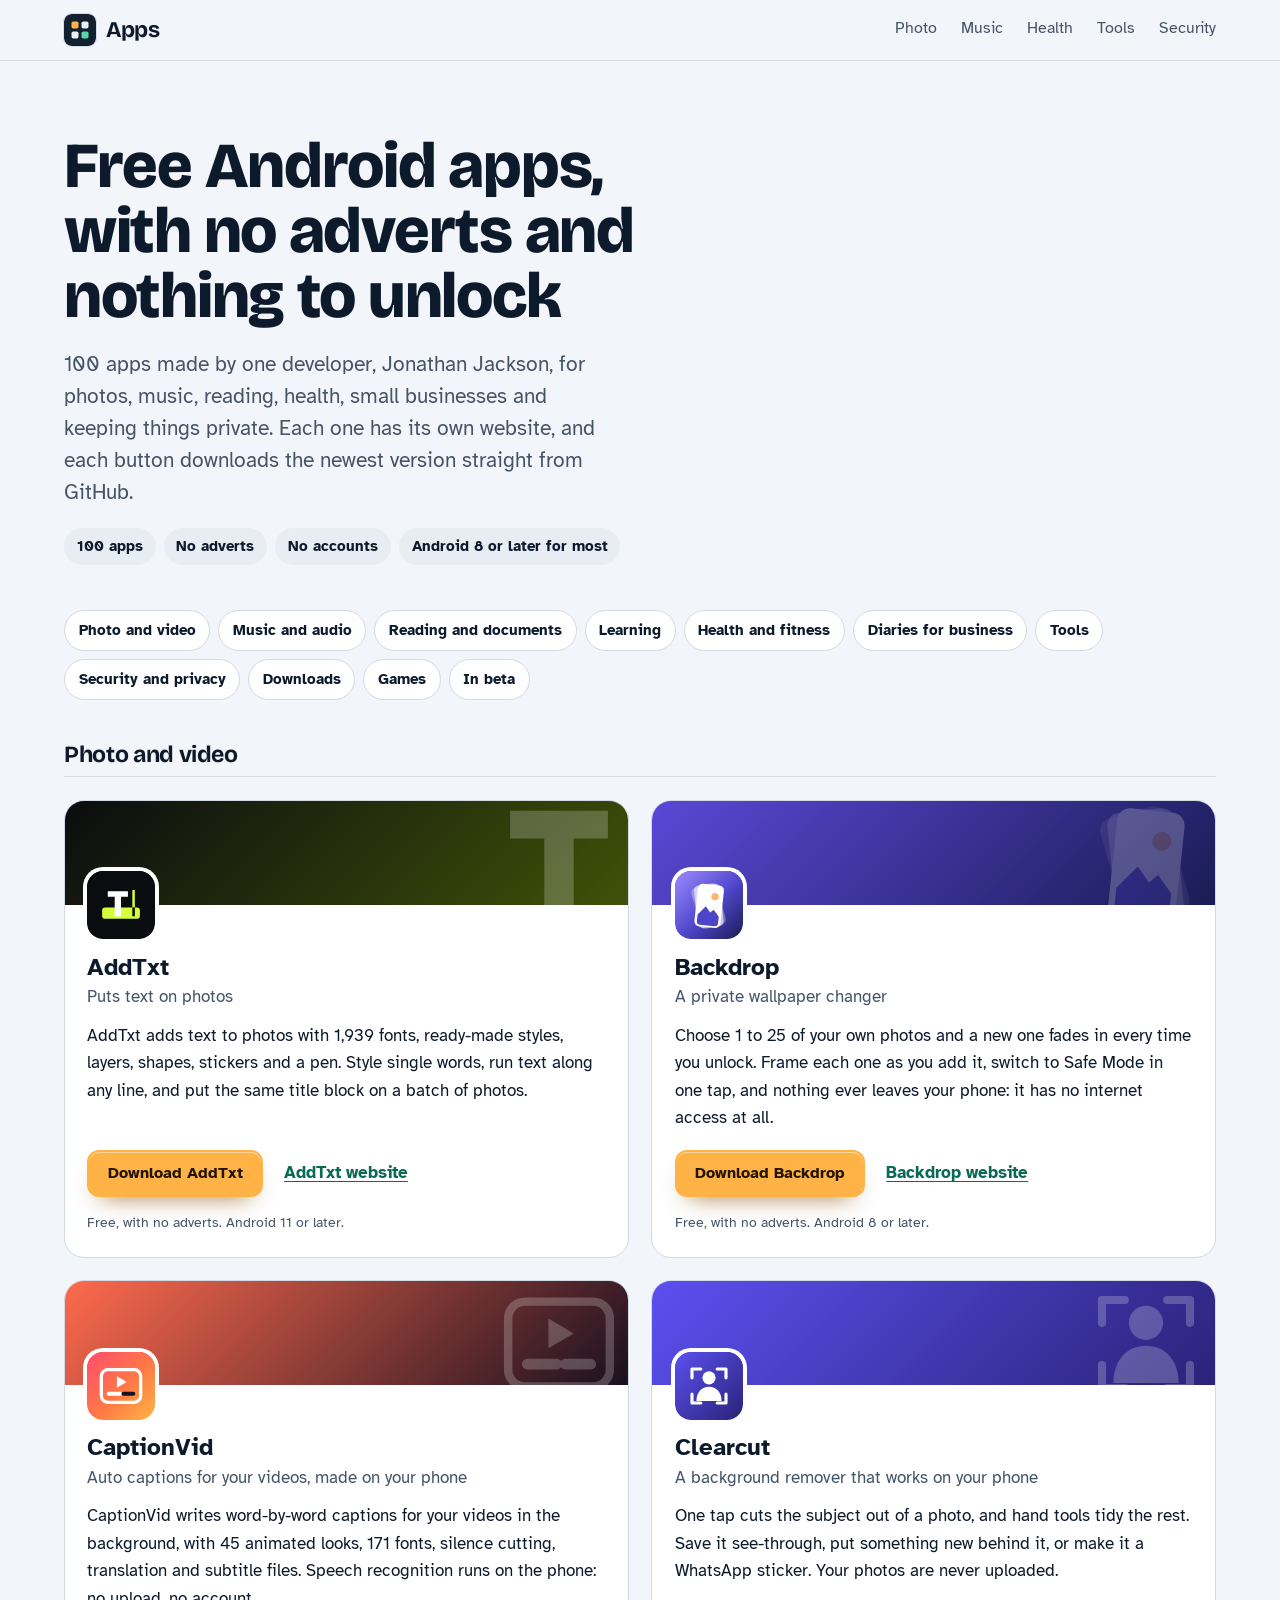
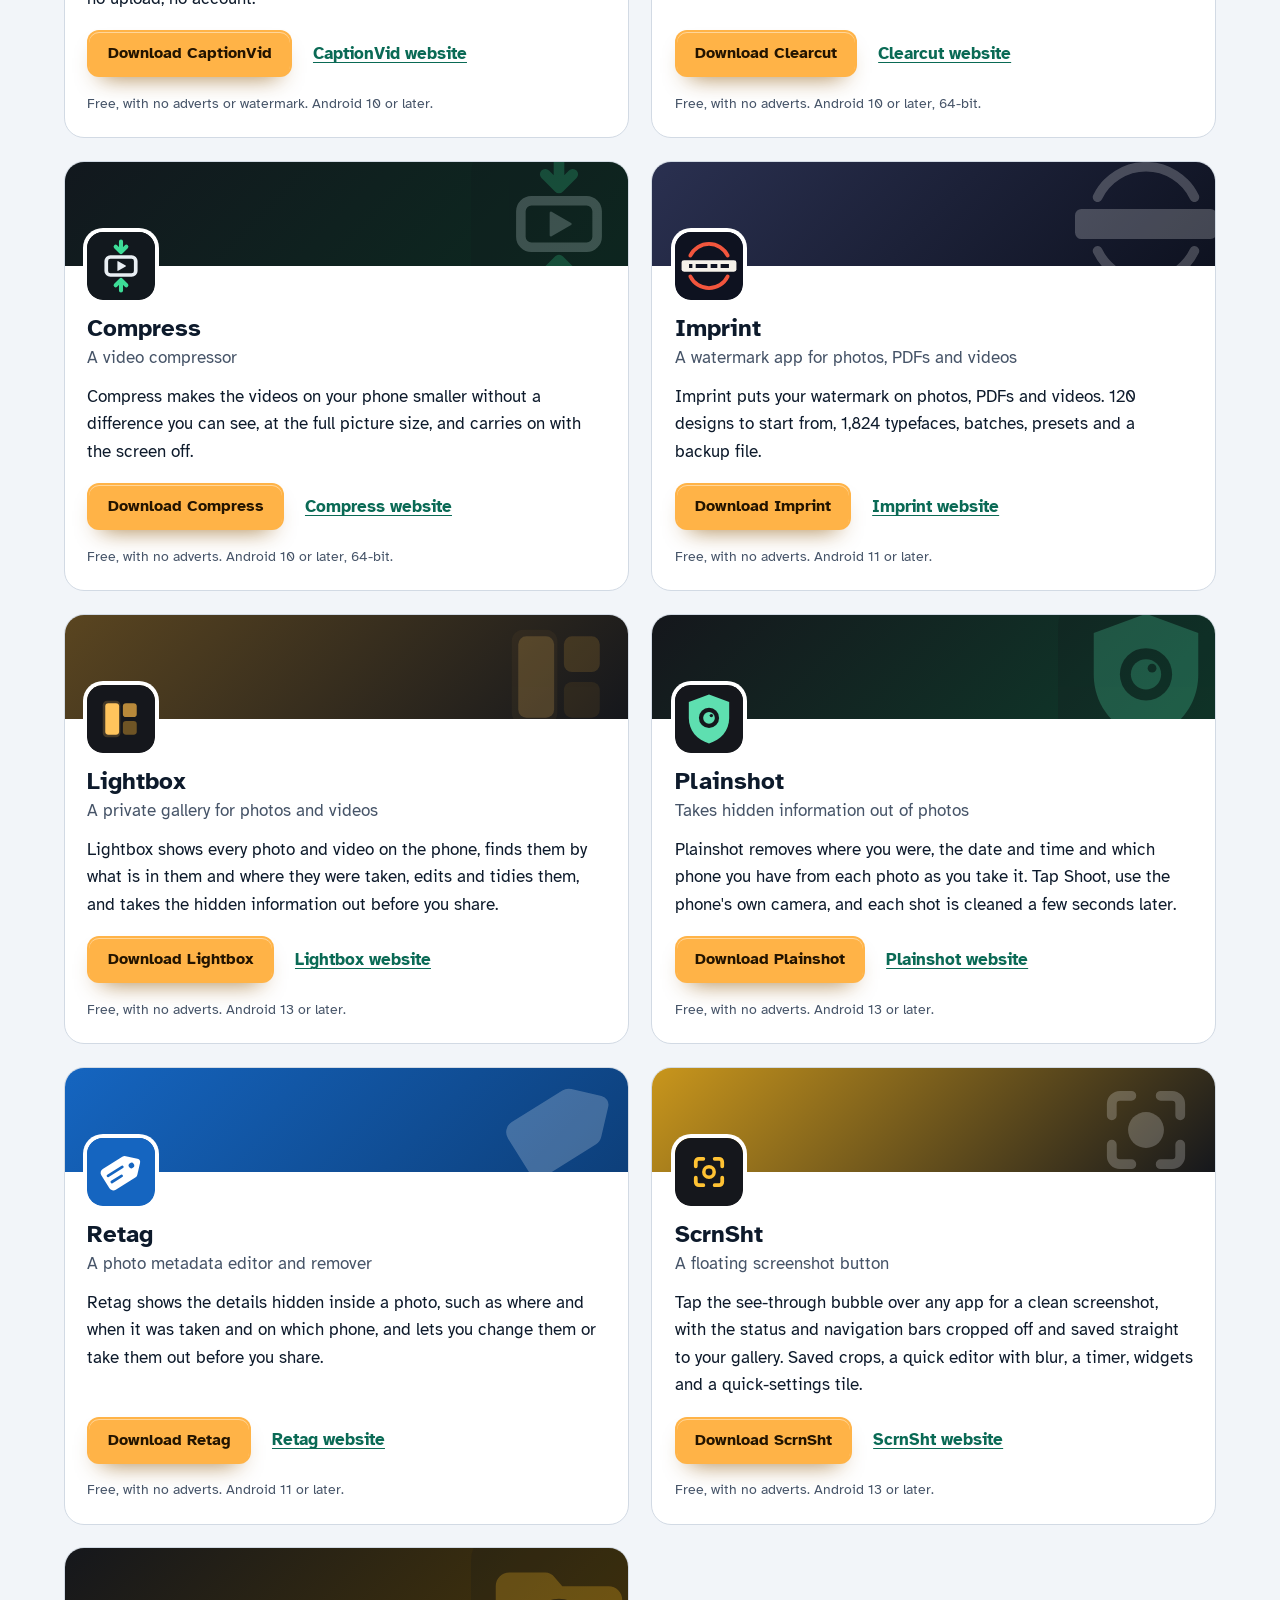
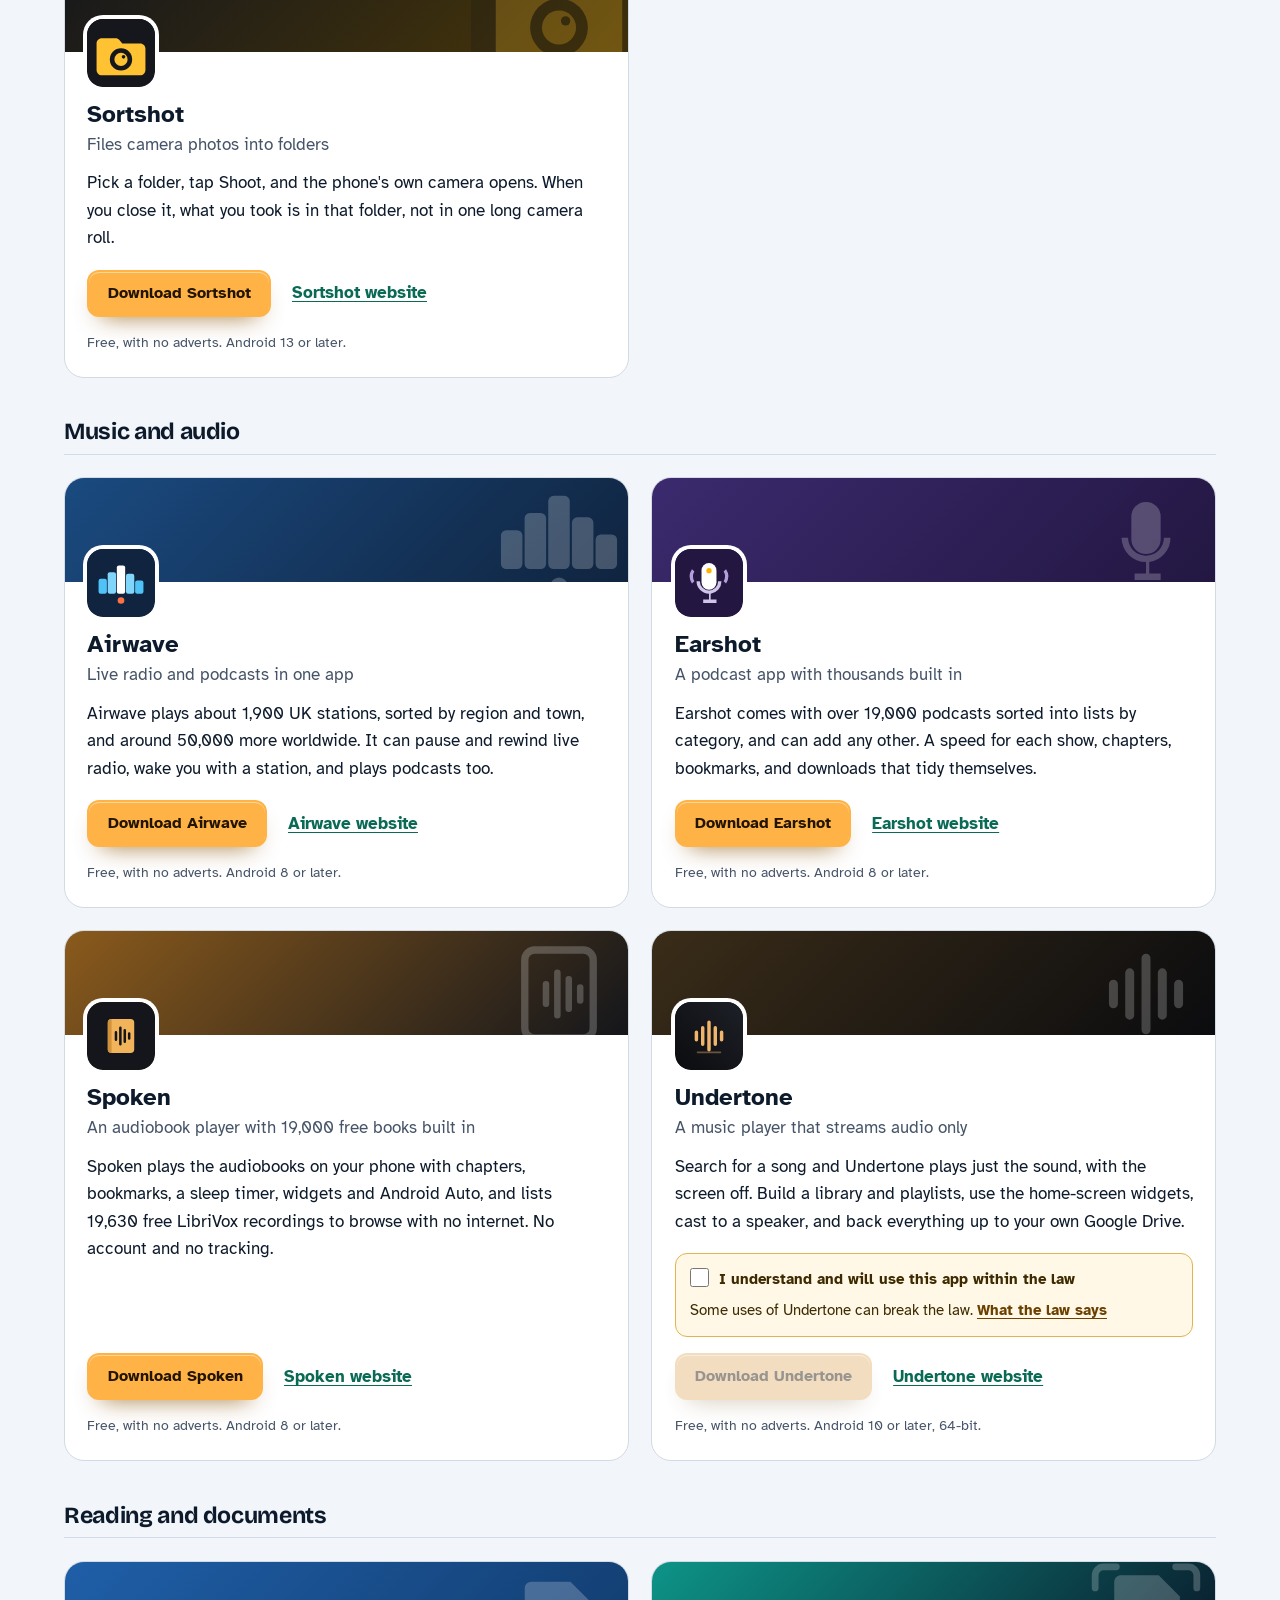
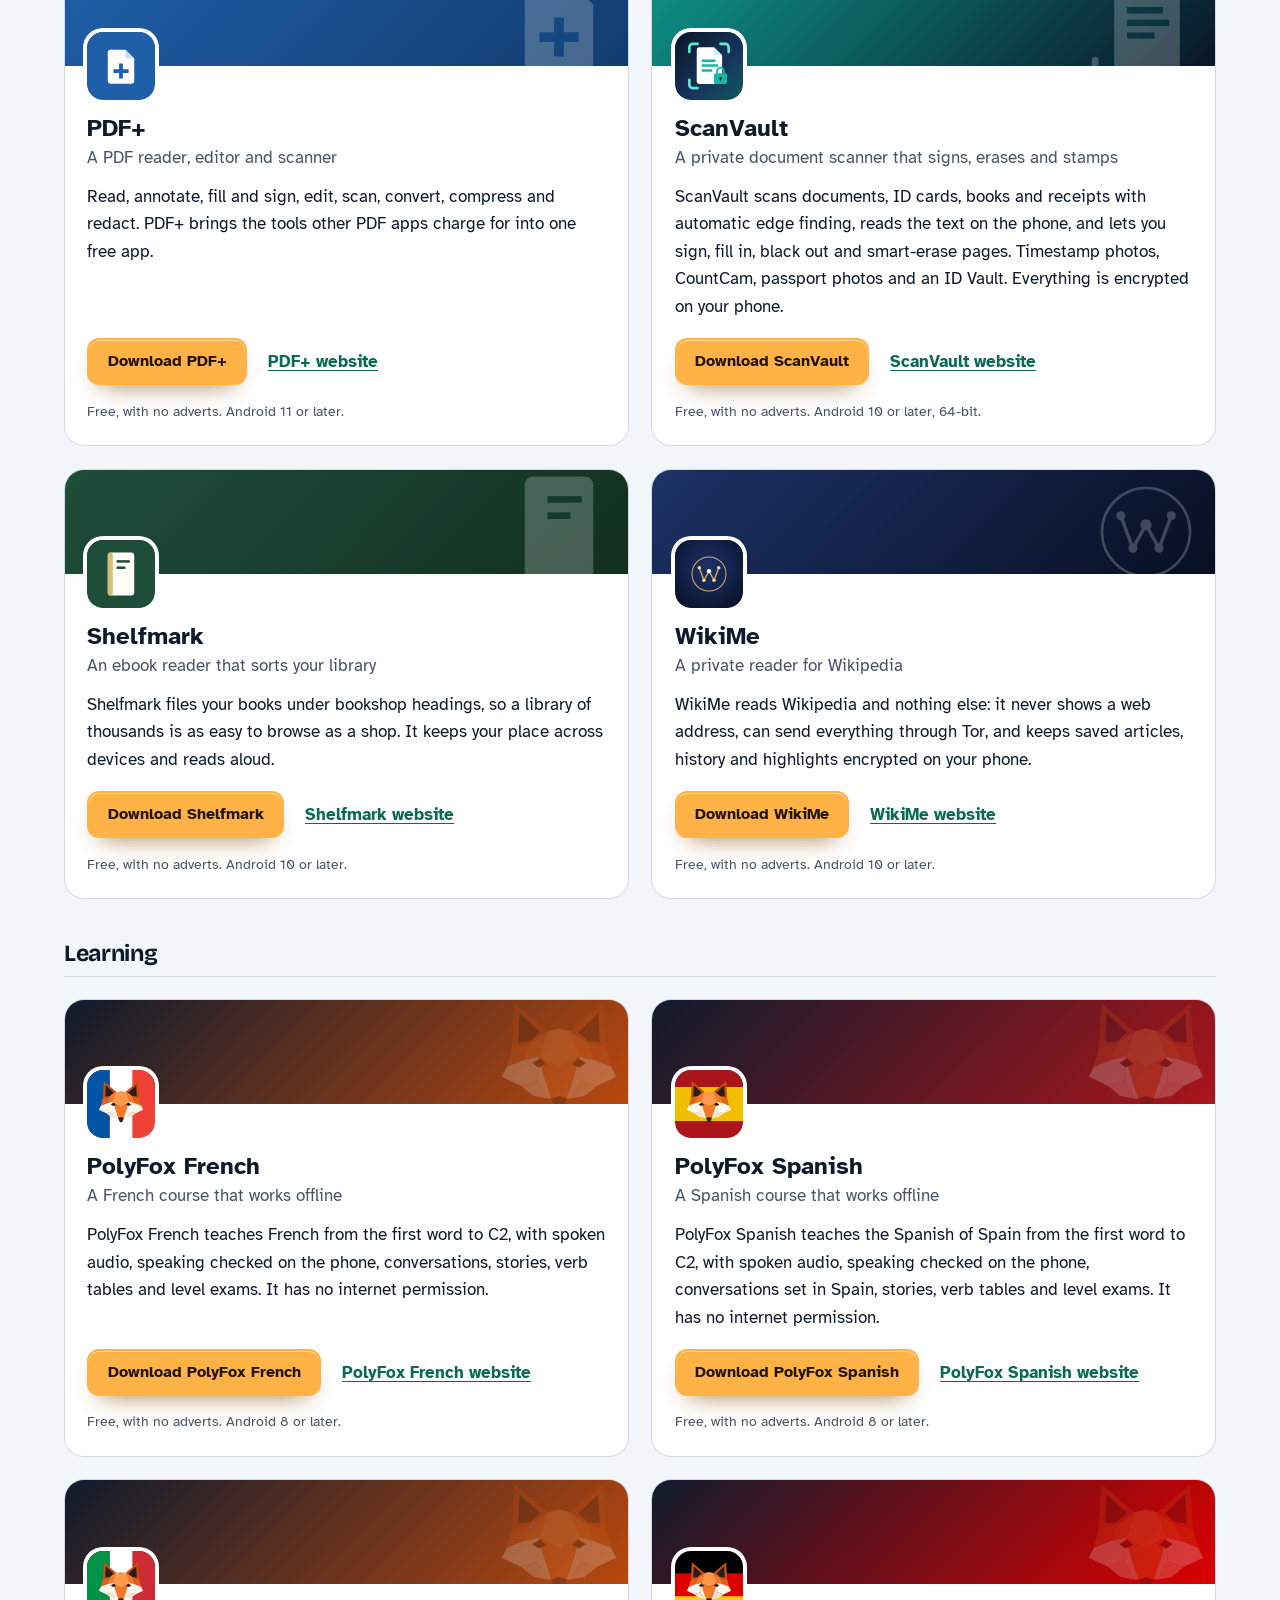
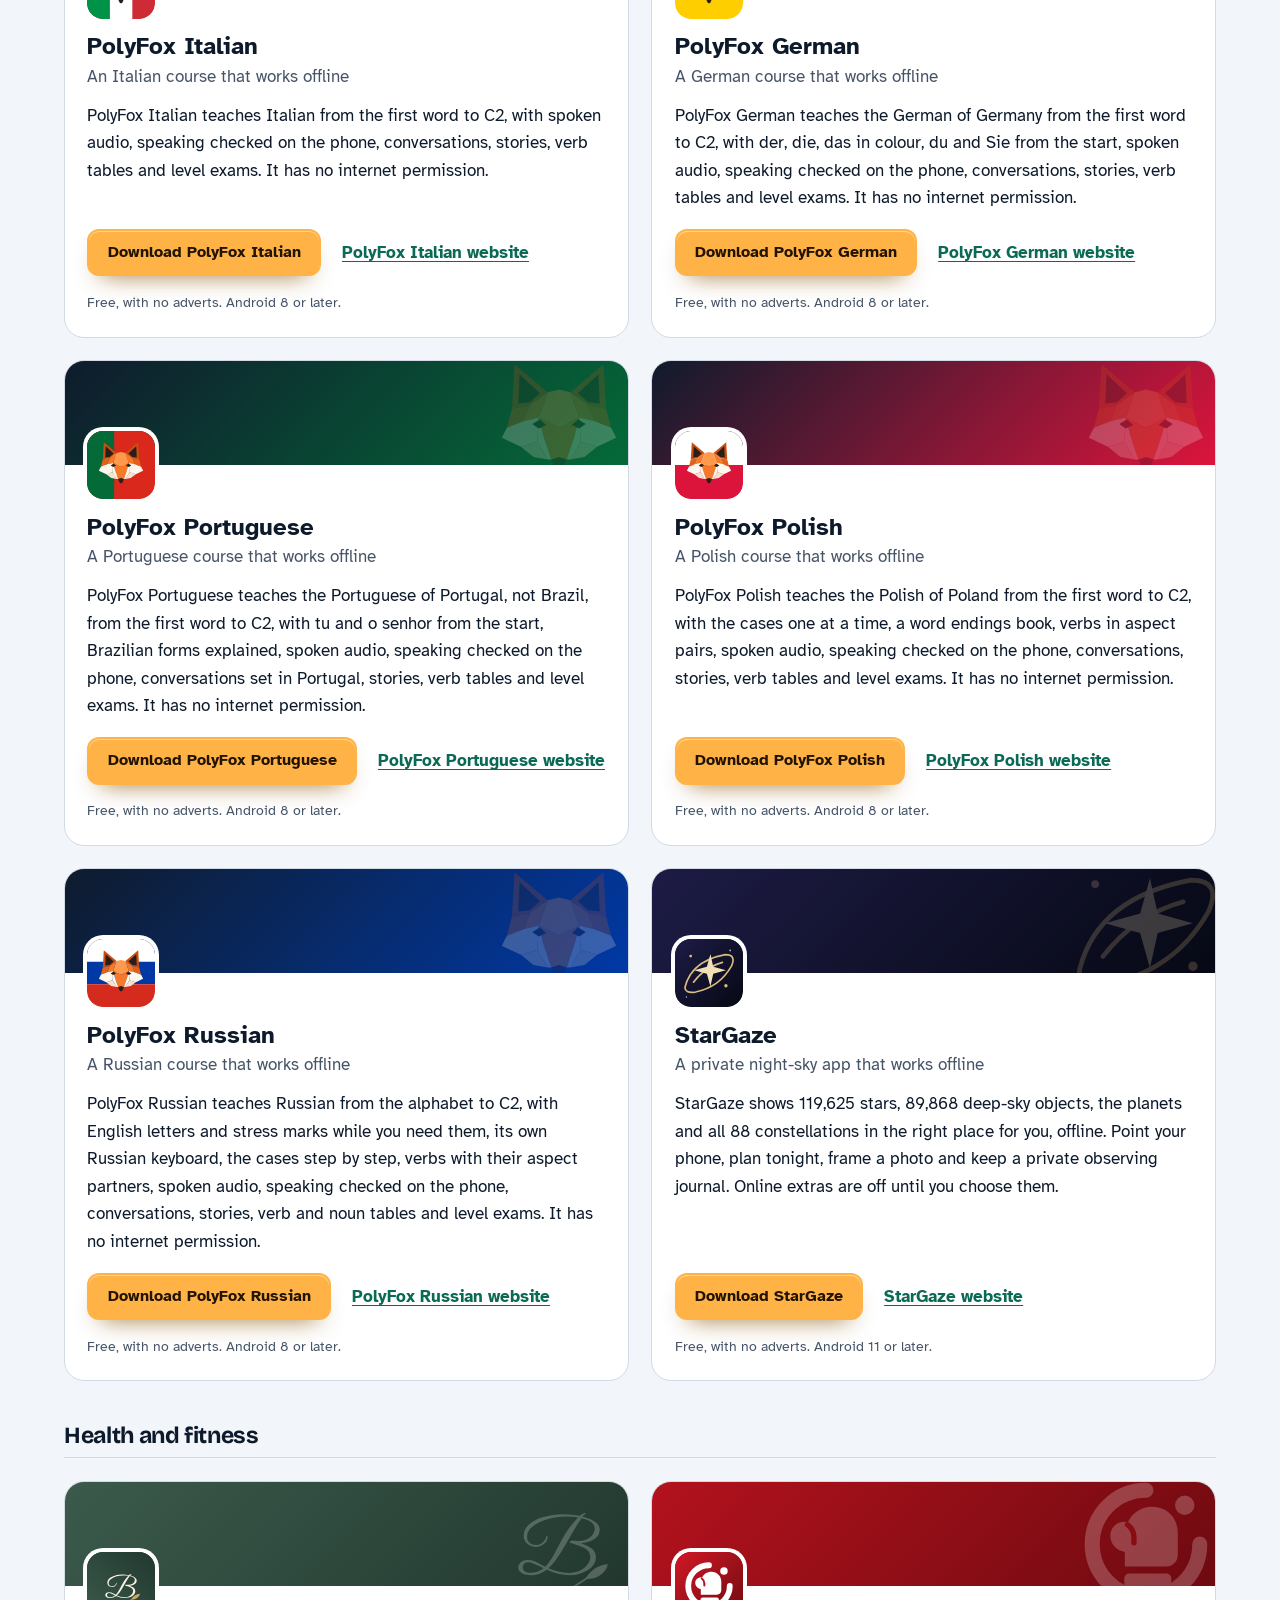
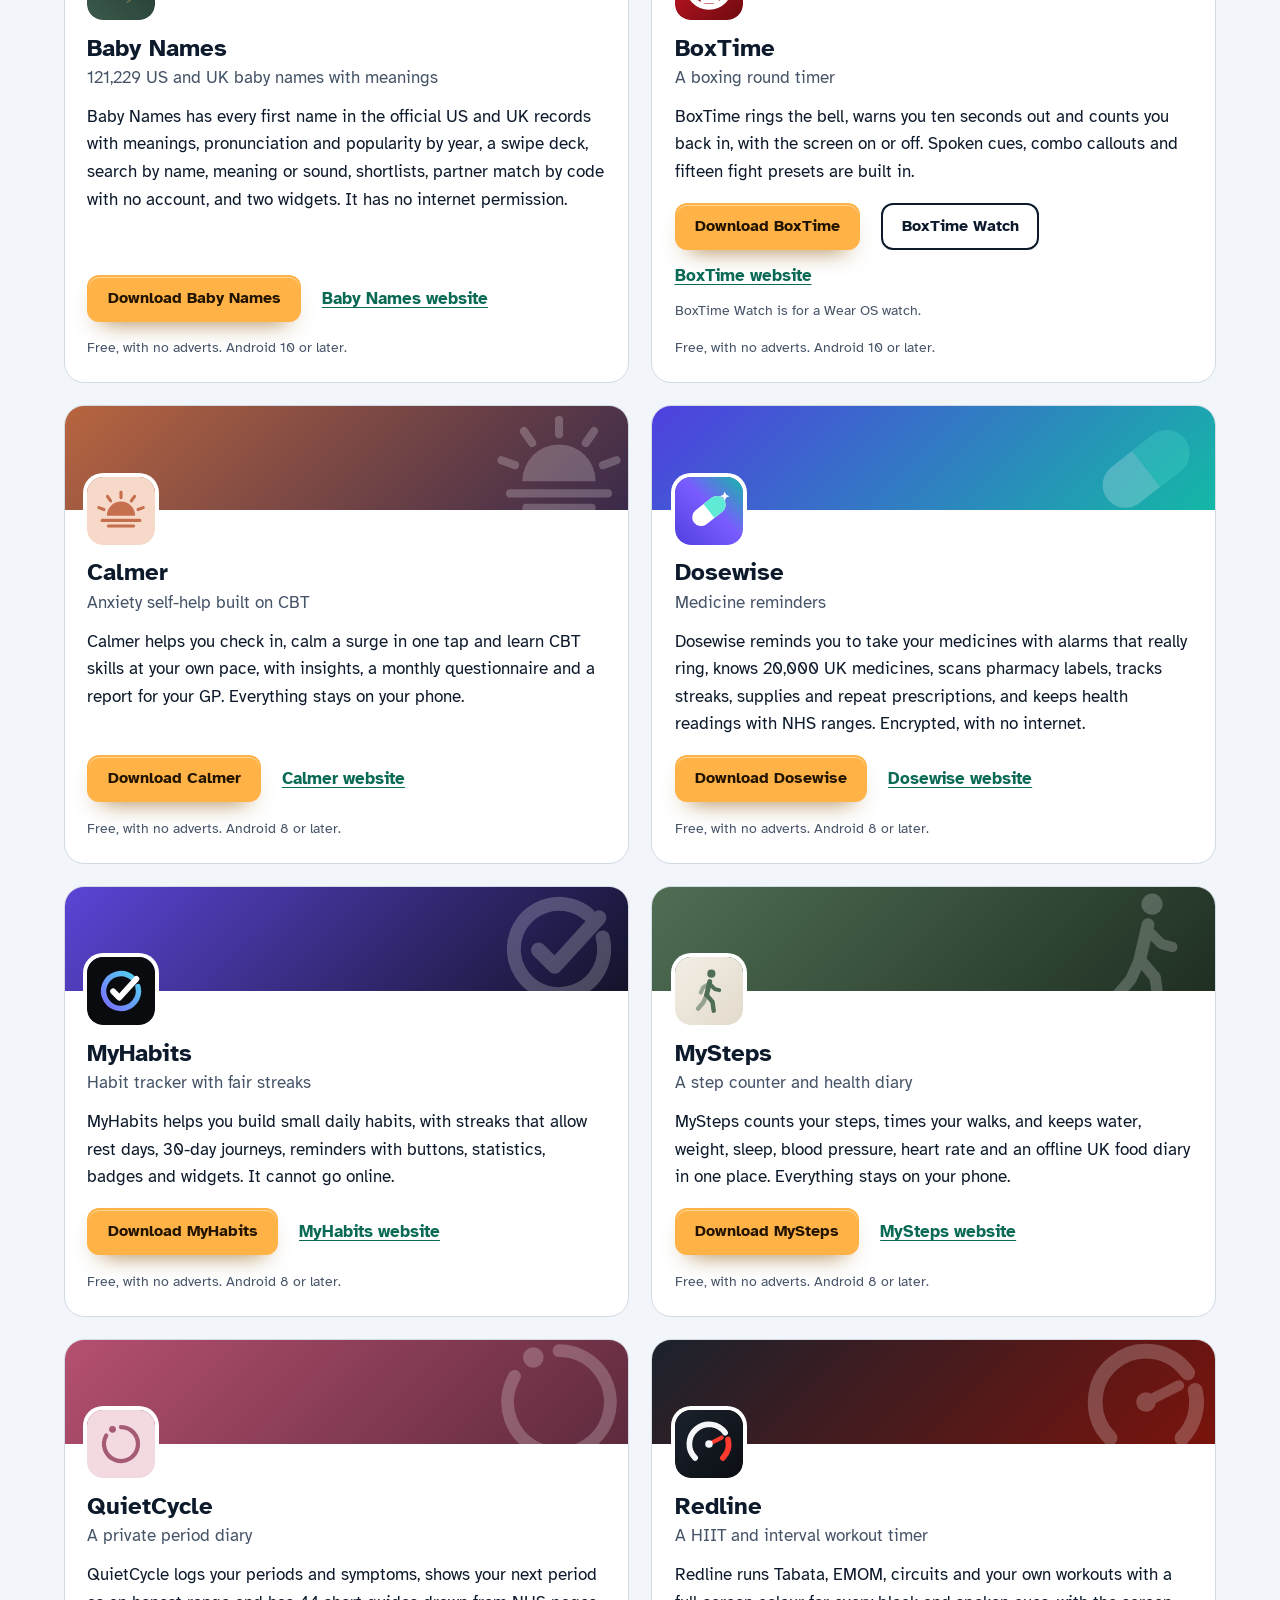
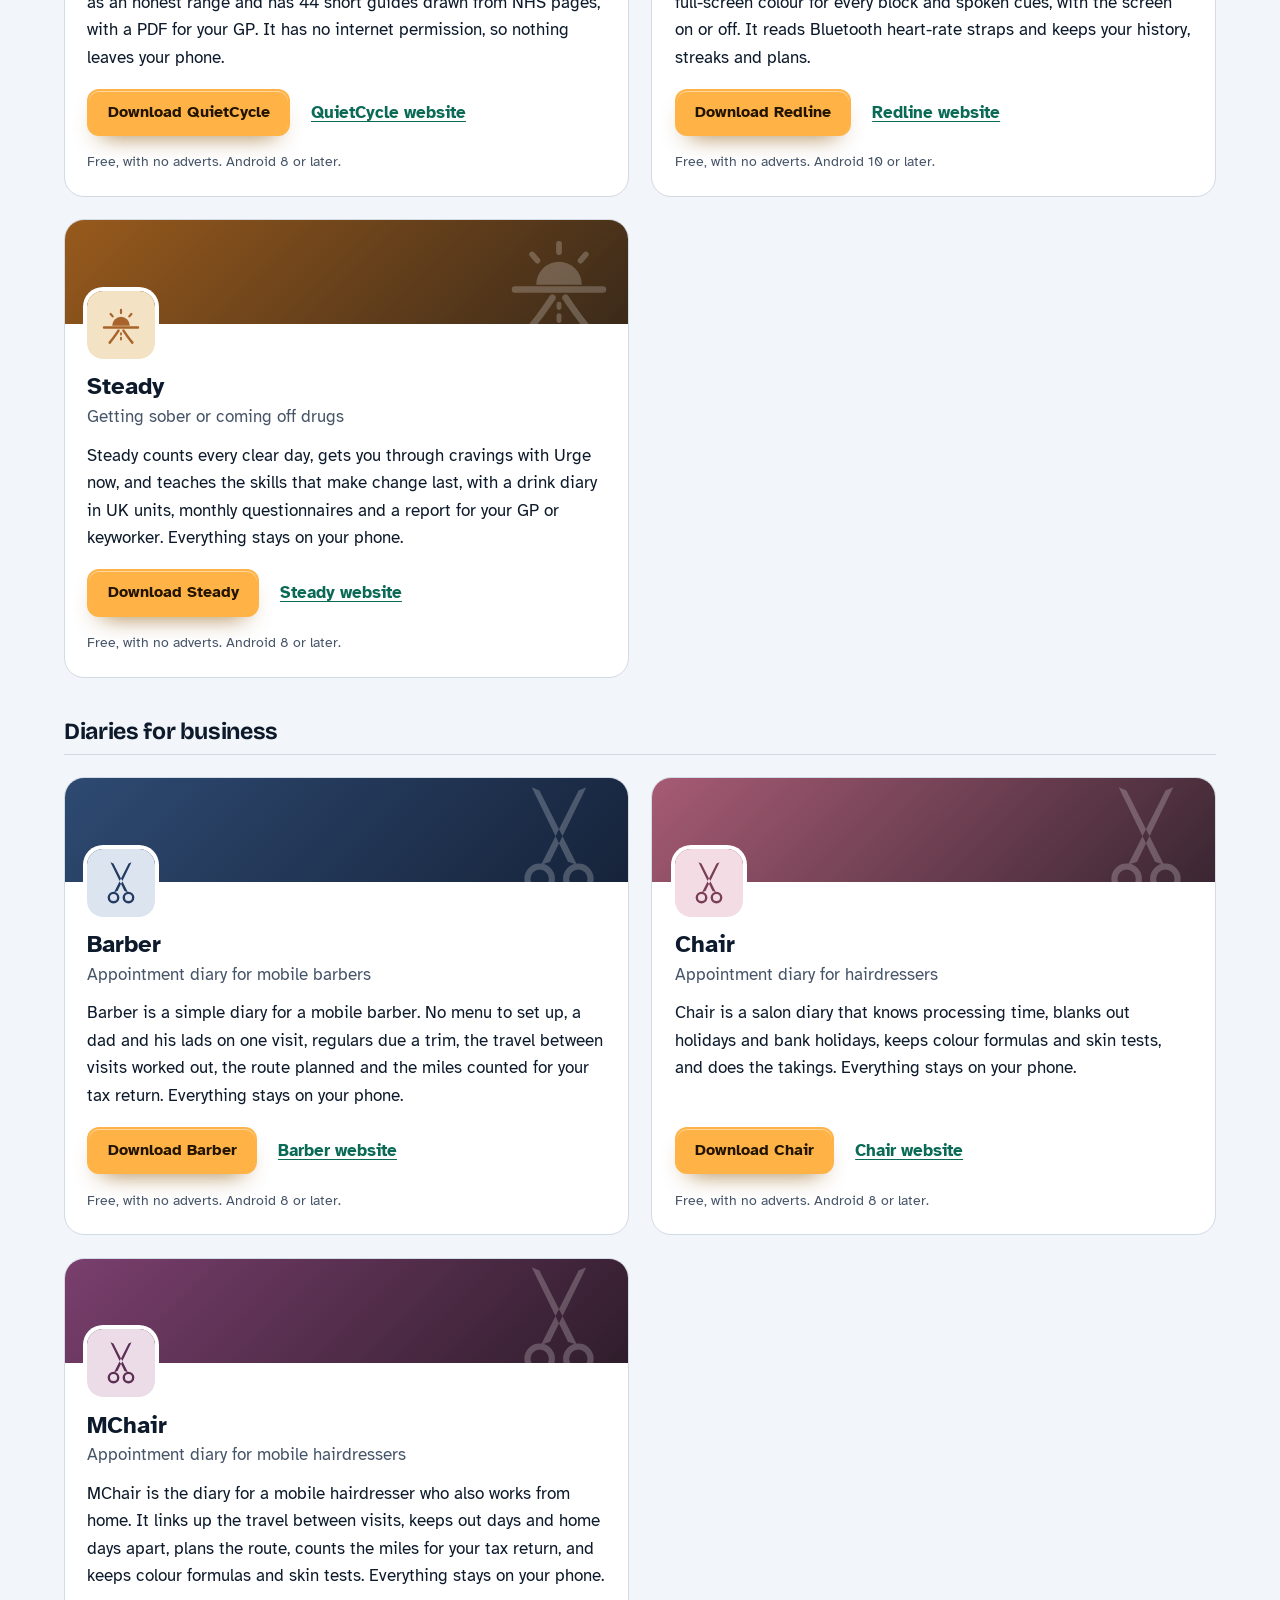
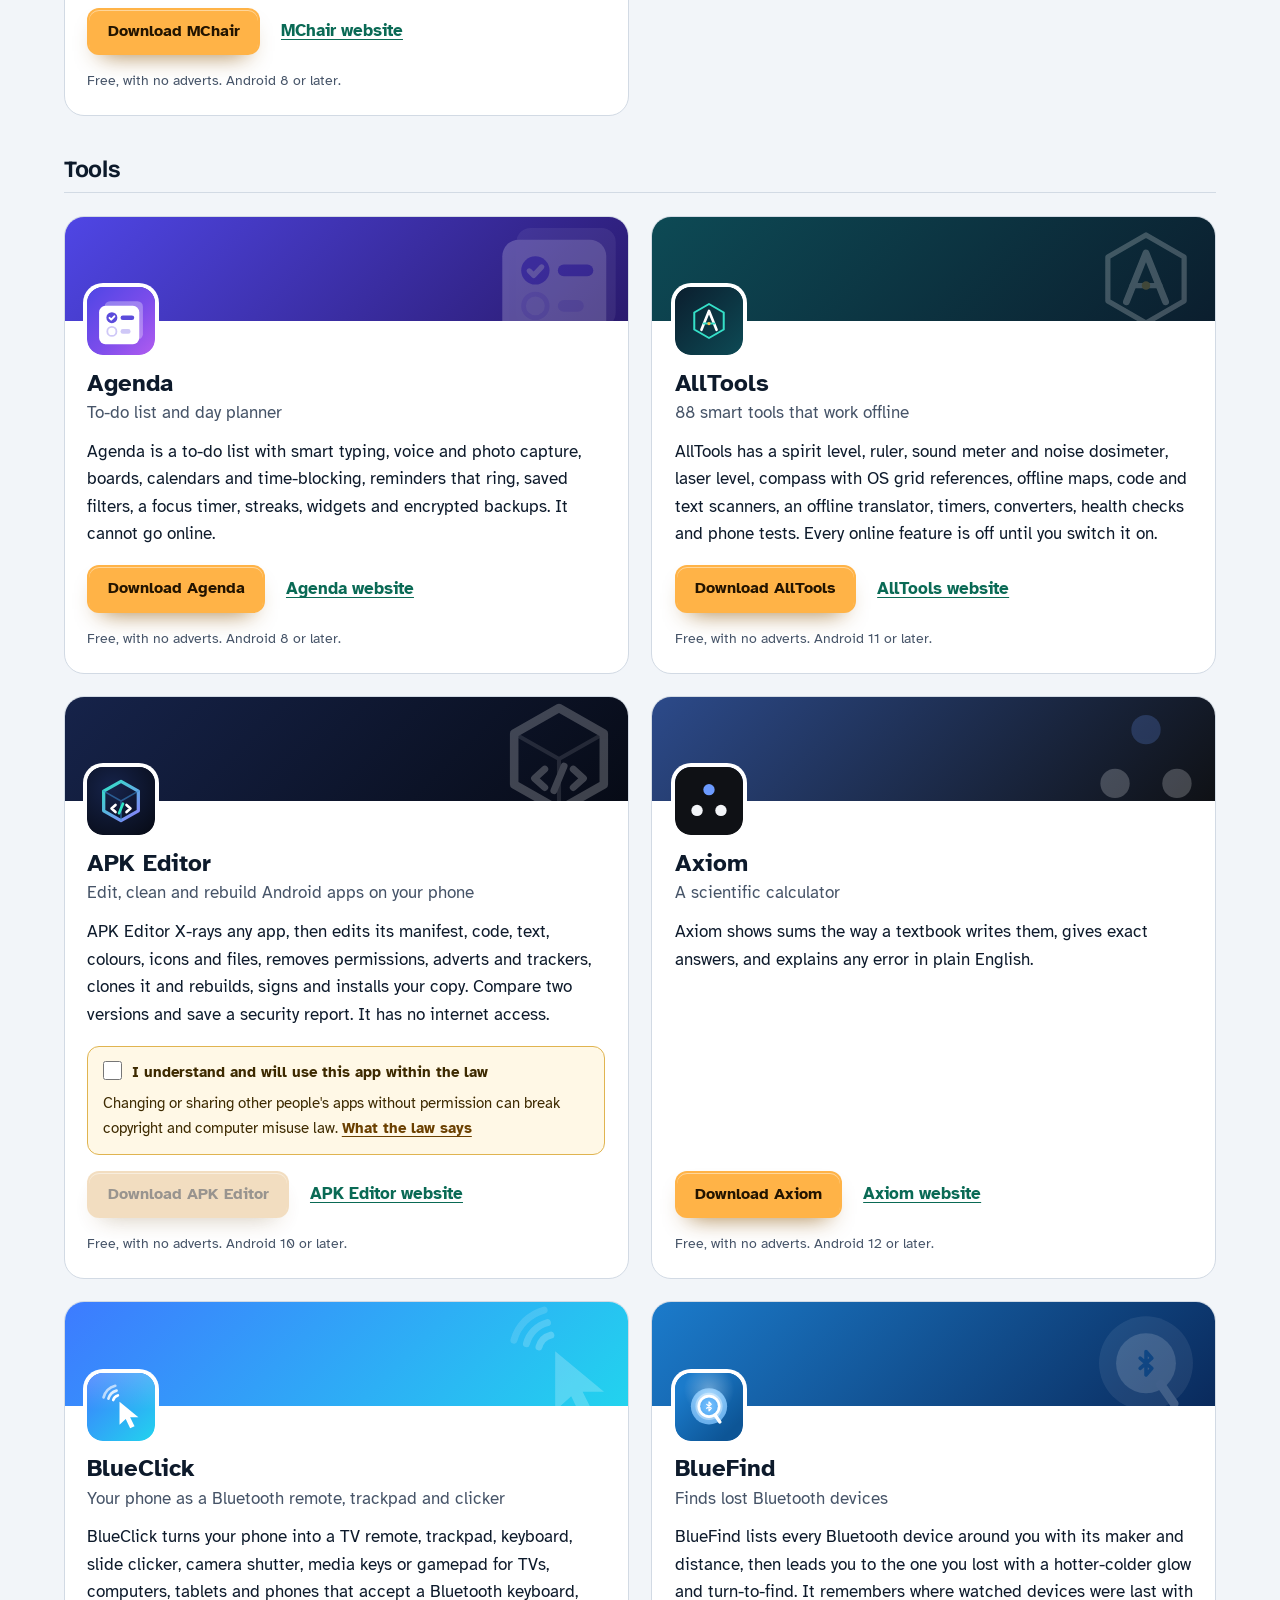
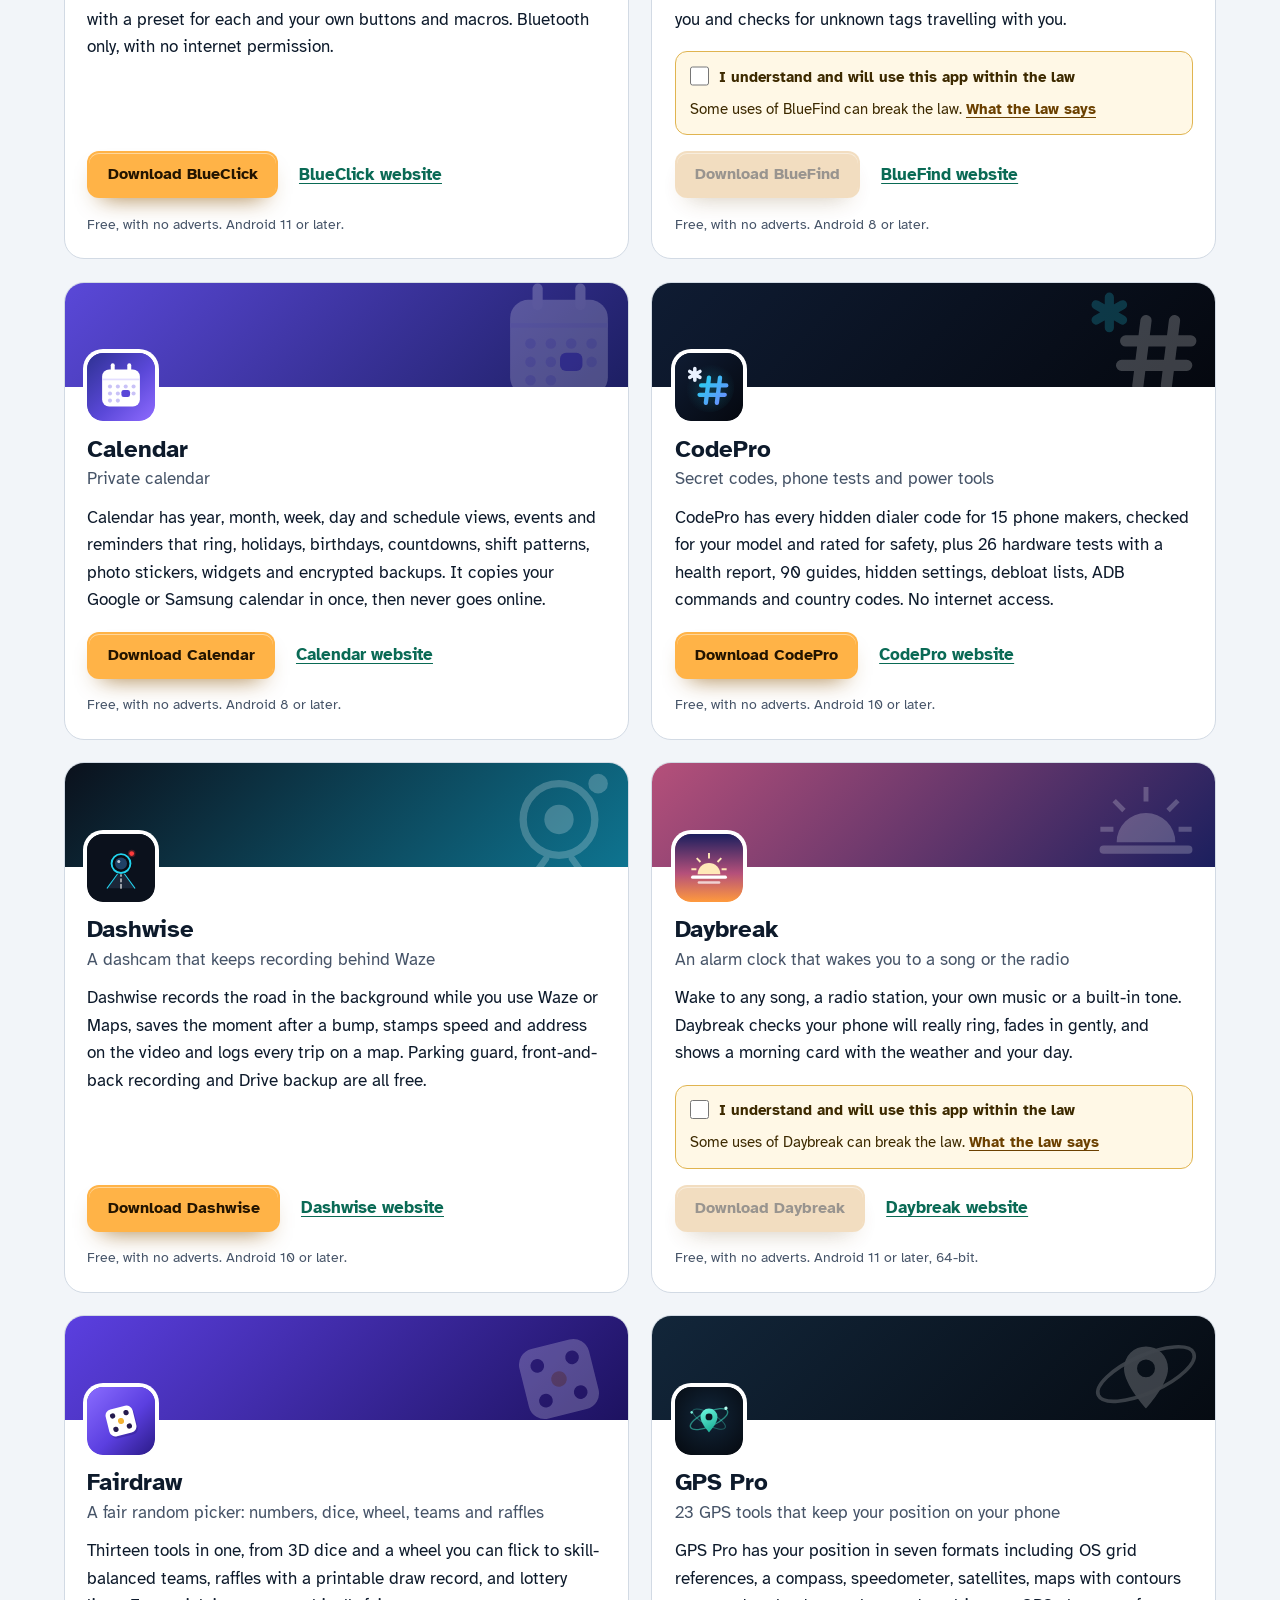
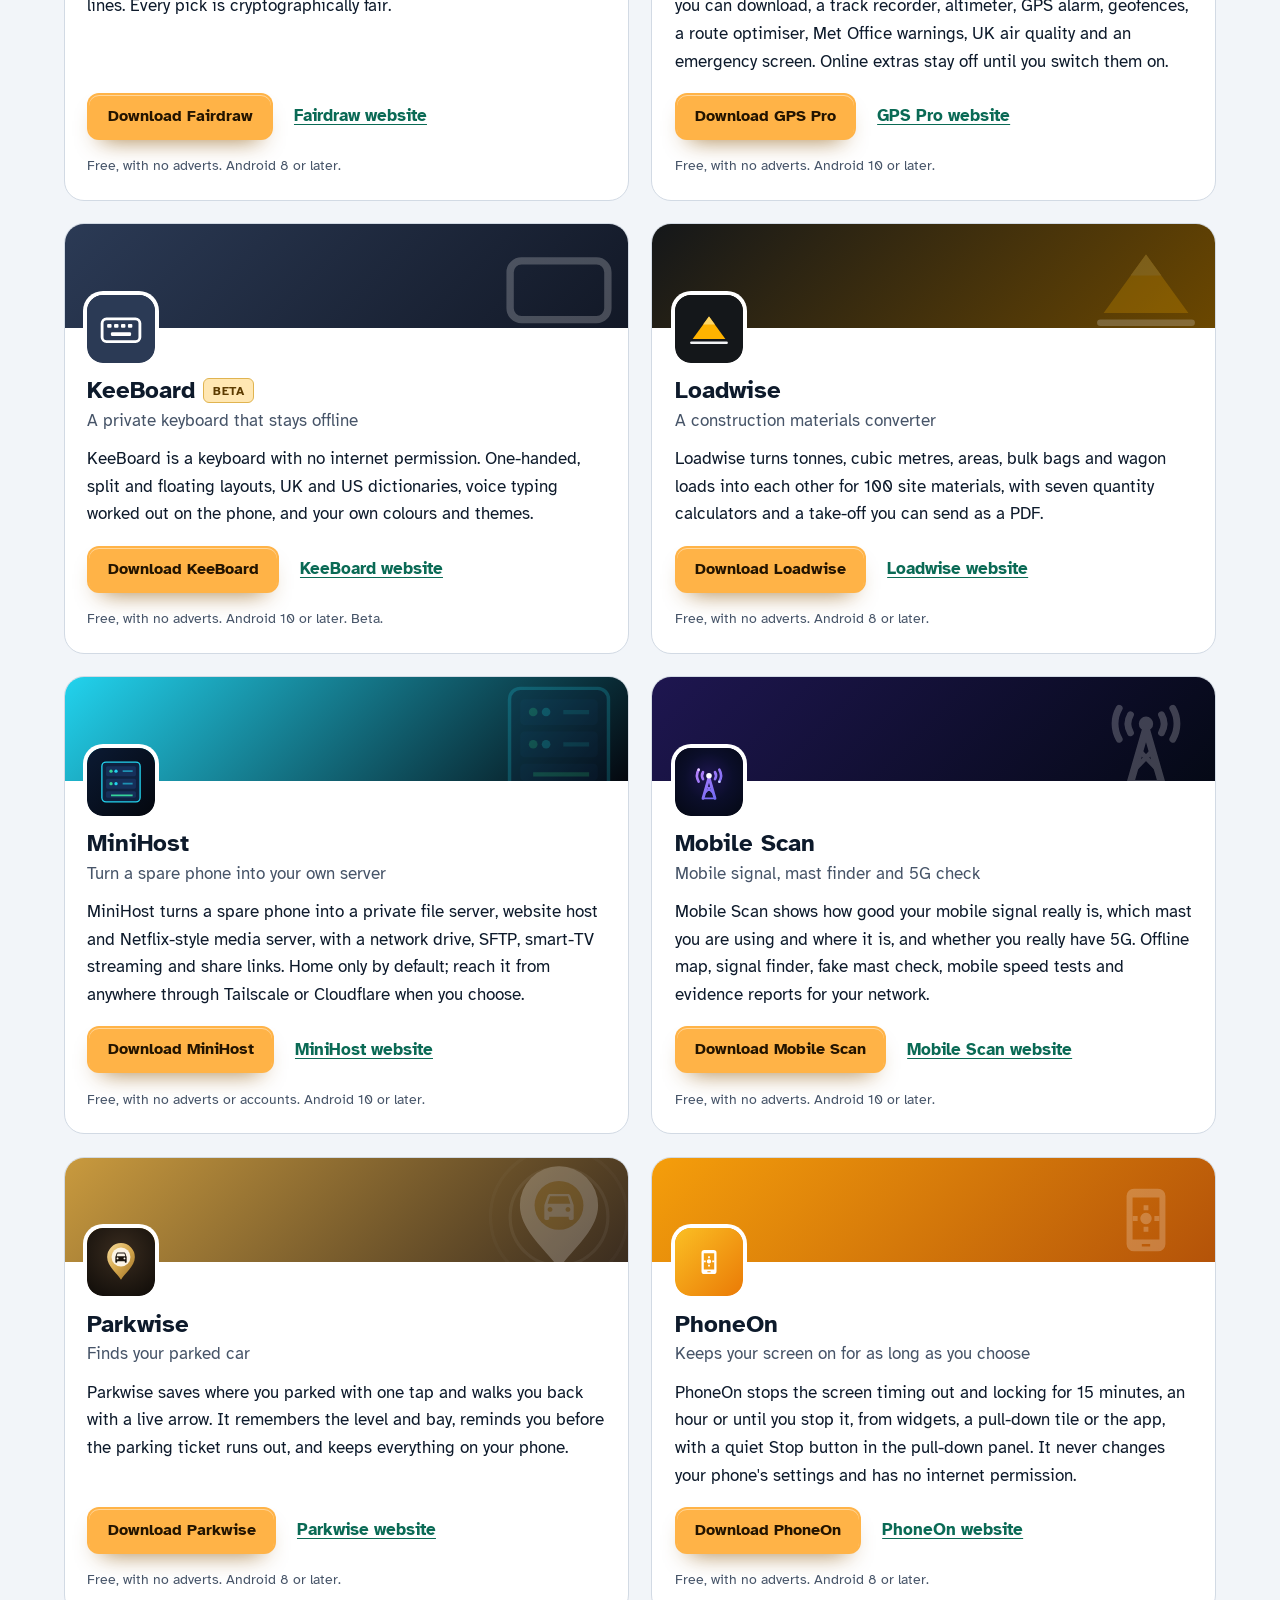
==== commit cab1e761: "Add BlueClick" ====
--- a/index.html
+++ b/index.html
@@ -4,7 +4,7 @@
 <meta charset="utf-8">
 <meta name="viewport" content="width=device-width, initial-scale=1">
 <title>Free Android apps with no adverts, from one developer</title>
-<meta name="description" content="99 free Android apps by Jonathan Jackson: photo and video, music, reading, health, business diaries, tools, security and more. No adverts, nothing to unlock, each with its own website.">
+<meta name="description" content="100 free Android apps by Jonathan Jackson: photo and video, music, reading, health, business diaries, tools, security and more. No adverts, nothing to unlock, each with its own website.">
 <meta name="author" content="Jonathan Jackson">
 <link rel="canonical" href="https://customgpter.github.io/">
 <meta name="theme-color" content="#f2f5f9" media="(prefers-color-scheme: light)">
@@ -12,7 +12,7 @@
 <meta property="og:type" content="website">
 <meta property="og:site_name" content="Jonathan Jackson's apps">
 <meta property="og:title" content="Free Android apps with no adverts, from one developer">
-<meta property="og:description" content="99 free Android apps by Jonathan Jackson: photo and video, music, reading, health, business diaries, tools, security and more. No adverts, nothing to unlock, each with its own website.">
+<meta property="og:description" content="100 free Android apps by Jonathan Jackson: photo and video, music, reading, health, business diaries, tools, security and more. No adverts, nothing to unlock, each with its own website.">
 <meta property="og:url" content="https://customgpter.github.io/">
 <meta property="og:locale" content="en_GB">
 <link rel="icon" href="assets/favicon.svg" type="image/svg+xml">
@@ -22,7 +22,7 @@
 <link rel="stylesheet" href="assets/apps-list.css?v=1">
 <script src="assets/apps-list.js?v=1" defer></script>
 <script type="application/ld+json">{"@context":"https://schema.org","@type":"WebSite","name":"Jonathan Jackson's apps","url":"https://customgpter.github.io/","inLanguage":"en-GB"}</script>
-<script type="application/ld+json">{"@context":"https://schema.org","@type":"ItemList","name":"Free Android apps","url":"https://customgpter.github.io/","itemListElement":[{"@type":"ListItem","position":1,"name":"AddTxt","url":"https://customgpter.github.io/addtxt/"},{"@type":"ListItem","position":2,"name":"Backdrop","url":"https://customgpter.github.io/backdrop/"},{"@type":"ListItem","position":3,"name":"CaptionVid","url":"https://customgpter.github.io/captionvid/"},{"@type":"ListItem","position":4,"name":"Clearcut","url":"https://customgpter.github.io/clearcut/"},{"@type":"ListItem","position":5,"name":"Compress","url":"https://customgpter.github.io/compress/"},{"@type":"ListItem","position":6,"name":"Imprint","url":"https://customgpter.github.io/imprint/"},{"@type":"ListItem","position":7,"name":"Lightbox","url":"https://customgpter.github.io/lightbox/"},{"@type":"ListItem","position":8,"name":"Plainshot","url":"https://customgpter.github.io/plainshot/"},{"@type":"ListItem","position":9,"name":"Retag","url":"https://customgpter.github.io/retag/"},{"@type":"ListItem","position":10,"name":"ScrnSht","url":"https://customgpter.github.io/scrnsht/"},{"@type":"ListItem","position":11,"name":"Sortshot","url":"https://customgpter.github.io/sortshot/"},{"@type":"ListItem","position":12,"name":"Airwave","url":"https://customgpter.github.io/airwave/"},{"@type":"ListItem","position":13,"name":"Earshot","url":"https://customgpter.github.io/earshot/"},{"@type":"ListItem","position":14,"name":"Spoken","url":"https://customgpter.github.io/spoken/"},{"@type":"ListItem","position":15,"name":"Undertone","url":"https://customgpter.github.io/undertone/"},{"@type":"ListItem","position":16,"name":"PDF+","url":"https://customgpter.github.io/pdfplus/"},{"@type":"ListItem","position":17,"name":"ScanVault","url":"https://customgpter.github.io/scanvault/"},{"@type":"ListItem","position":18,"name":"Shelfmark","url":"https://customgpter.github.io/shelfmark/"},{"@type":"ListItem","position":19,"name":"WikiMe","url":"https://customgpter.github.io/wikime/"},{"@type":"ListItem","position":20,"name":"PolyFox French","url":"https://customgpter.github.io/polyfox/"},{"@type":"ListItem","position":21,"name":"PolyFox Spanish","url":"https://customgpter.github.io/polyfox-spanish/"},{"@type":"ListItem","position":22,"name":"PolyFox Italian","url":"https://customgpter.github.io/polyfox-italian/"},{"@type":"ListItem","position":23,"name":"PolyFox German","url":"https://customgpter.github.io/polyfox-german/"},{"@type":"ListItem","position":24,"name":"PolyFox Portuguese","url":"https://customgpter.github.io/polyfox-portuguese/"},{"@type":"ListItem","position":25,"name":"PolyFox Polish","url":"https://customgpter.github.io/polyfox-polish/"},{"@type":"ListItem","position":26,"name":"PolyFox Russian","url":"https://customgpter.github.io/polyfox-russian/"},{"@type":"ListItem","position":27,"name":"StarGaze","url":"https://customgpter.github.io/stargaze/"},{"@type":"ListItem","position":28,"name":"Baby Names","url":"https://customgpter.github.io/babynames/"},{"@type":"ListItem","position":29,"name":"BoxTime","url":"https://customgpter.github.io/boxtime/"},{"@type":"ListItem","position":30,"name":"Calmer","url":"https://customgpter.github.io/calmer/"},{"@type":"ListItem","position":31,"name":"Dosewise","url":"https://customgpter.github.io/dosewise/"},{"@type":"ListItem","position":32,"name":"MyHabits","url":"https://customgpter.github.io/myhabits/"},{"@type":"ListItem","position":33,"name":"MySteps","url":"https://customgpter.github.io/mysteps/"},{"@type":"ListItem","position":34,"name":"QuietCycle","url":"https://customgpter.github.io/quietcycle/"},{"@type":"ListItem","position":35,"name":"Redline","url":"https://customgpter.github.io/redline/"},{"@type":"ListItem","position":36,"name":"Steady","url":"https://customgpter.github.io/steady/"},{"@type":"ListItem","position":37,"name":"Barber","url":"https://customgpter.github.io/barber/"},{"@type":"ListItem","position":38,"name":"Chair","url":"https://customgpter.github.io/chair/"},{"@type":"ListItem","position":39,"name":"MChair","url":"https://customgpter.github.io/mchair/"},{"@type":"ListItem","position":40,"name":"Agenda","url":"https://customgpter.github.io/agenda/"},{"@type":"ListItem","position":41,"name":"AllTools","url":"https://customgpter.github.io/alltools/"},{"@type":"ListItem","position":42,"name":"APK Editor","url":"https://customgpter.github.io/apkeditor/"},{"@type":"ListItem","position":43,"name":"Axiom","url":"https://customgpter.github.io/axiom/"},{"@type":"ListItem","position":44,"name":"BlueFind","url":"https://customgpter.github.io/bluefind/"},{"@type":"ListItem","position":45,"name":"Calendar","url":"https://customgpter.github.io/calendar/"},{"@type":"ListItem","position":46,"name":"CodePro","url":"https://customgpter.github.io/codepro/"},{"@type":"ListItem","position":47,"name":"Dashwise","url":"https://customgpter.github.io/dashwise/"},{"@type":"ListItem","position":48,"name":"Daybreak","url":"https://customgpter.github.io/daybreak/"},{"@type":"ListItem","position":49,"name":"Fairdraw","url":"https://customgpter.github.io/fairdraw/"},{"@type":"ListItem","position":50,"name":"GPS Pro","url":"https://customgpter.github.io/gpspro/"},{"@type":"ListItem","position":51,"name":"KeeBoard","url":"https://customgpter.github.io/keeboard/"},{"@type":"ListItem","position":52,"name":"Loadwise","url":"https://customgpter.github.io/loadwise/"},{"@type":"ListItem","position":53,"name":"MiniHost","url":"https://customgpter.github.io/minihost/"},{"@type":"ListItem","position":54,"name":"Mobile Scan","url":"https://customgpter.github.io/mobilescan/"},{"@type":"ListItem","position":55,"name":"Parkwise","url":"https://customgpter.github.io/parkwise/"},{"@type":"ListItem","position":56,"name":"PhoneOn","url":"https://customgpter.github.io/phoneon/"},{"@type":"ListItem","position":57,"name":"Pocketmind","url":"https://customgpter.github.io/pocketmind/"},{"@type":"ListItem","position":58,"name":"Refine","url":"https://customgpter.github.io/refine/"},{"@type":"ListItem","position":59,"name":"Shiftwise","url":"https://customgpter.github.io/shiftwise/"},{"@type":"ListItem","position":60,"name":"SimpleCalc","url":"https://customgpter.github.io/simplecalc/"},{"@type":"ListItem","position":61,"name":"Skyline","url":"https://customgpter.github.io/skyline/"},{"@type":"ListItem","position":62,"name":"Slipway","url":"https://customgpter.github.io/slipway/"},{"@type":"ListItem","position":63,"name":"Tagger","url":"https://customgpter.github.io/tagger/"},{"@type":"ListItem","position":64,"name":"TotalClean","url":"https://customgpter.github.io/totalclean/"},{"@type":"ListItem","position":65,"name":"TVLink","url":"https://customgpter.github.io/tvlink/"},{"@type":"ListItem","position":66,"name":"Unbox","url":"https://customgpter.github.io/unbox/"},{"@type":"ListItem","position":67,"name":"WhatsKeep","url":"https://customgpter.github.io/whatskeep/"},{"@type":"ListItem","position":68,"name":"WiFi Scan","url":"https://customgpter.github.io/wifiscan/"},{"@type":"ListItem","position":69,"name":"Auditly","url":"https://customgpter.github.io/auditly/"},{"@type":"ListItem","position":70,"name":"Backchannel","url":"https://customgpter.github.io/backchannel/"},{"@type":"ListItem","position":71,"name":"ENotes","url":"https://customgpter.github.io/enotes/"},{"@type":"ListItem","position":72,"name":"FindMe","url":"https://customgpter.github.io/findme/"},{"@type":"ListItem","position":73,"name":"iLock","url":"https://customgpter.github.io/ilock/"},{"@type":"ListItem","position":74,"name":"ImSafe","url":"https://customgpter.github.io/imsafe/"},{"@type":"ListItem","position":75,"name":"IShred","url":"https://customgpter.github.io/ishred/"},{"@type":"ListItem","position":76,"name":"LockBox","url":"https://customgpter.github.io/lockbox/"},{"@type":"ListItem","position":77,"name":"PassVault","url":"https://customgpter.github.io/passvault/"},{"@type":"ListItem","position":78,"name":"SpyFind","url":"https://customgpter.github.io/spyfind/"},{"@type":"ListItem","position":79,"name":"TextWipe","url":"https://customgpter.github.io/textwipe/"},{"@type":"ListItem","position":80,"name":"Tracewire","url":"https://customgpter.github.io/tracewire/"},{"@type":"ListItem","position":81,"name":"Vigil","url":"https://customgpter.github.io/vigil/"},{"@type":"ListItem","position":82,"name":"Grab","url":"https://customgpter.github.io/grab/"},{"@type":"ListItem","position":83,"name":"Swarm","url":"https://customgpter.github.io/swarm/"},{"@type":"ListItem","position":84,"name":"Plane Games","url":"https://customgpter.github.io/plane-games/"},{"@type":"ListItem","position":85,"name":"Ninefold","url":"https://customgpter.github.io/ninefold/"},{"@type":"ListItem","position":86,"name":"Cubewise","url":"https://customgpter.github.io/cubewise/"},{"@type":"ListItem","position":87,"name":"Tilewise","url":"https://customgpter.github.io/tilewise/"},{"@type":"ListItem","position":88,"name":"Letterwise","url":"https://customgpter.github.io/letterwise/"},{"@type":"ListItem","position":89,"name":"Kingside","url":"https://customgpter.github.io/kingside/"},{"@type":"ListItem","position":90,"name":"Deckhand","url":"https://customgpter.github.io/deckhand/"},{"@type":"ListItem","position":91,"name":"SNESForge","url":"https://customgpter.github.io/snesforge/"},{"@type":"ListItem","position":92,"name":"Fame Boy","url":"https://customgpter.github.io/fameboy/"},{"@type":"ListItem","position":93,"name":"PSPPro","url":"https://customgpter.github.io/psppro/"},{"@type":"ListItem","position":94,"name":"MegaGen","url":"https://customgpter.github.io/megagen/"},{"@type":"ListItem","position":95,"name":"QVR","url":"https://customgpter.github.io/qvr/"},{"@type":"ListItem","position":96,"name":"QVR Watch","url":"https://customgpter.github.io/qvr-watch/"},{"@type":"ListItem","position":97,"name":"QVRLite","url":"https://customgpter.github.io/qvrlite/"},{"@type":"ListItem","position":98,"name":"Onionz","url":"https://customgpter.github.io/onionz/"},{"@type":"ListItem","position":99,"name":"OnionzWeb","url":"https://customgpter.github.io/onionzweb/"}]}</script>
+<script type="application/ld+json">{"@context":"https://schema.org","@type":"ItemList","name":"Free Android apps","url":"https://customgpter.github.io/","itemListElement":[{"@type":"ListItem","position":1,"name":"AddTxt","url":"https://customgpter.github.io/addtxt/"},{"@type":"ListItem","position":2,"name":"Backdrop","url":"https://customgpter.github.io/backdrop/"},{"@type":"ListItem","position":3,"name":"CaptionVid","url":"https://customgpter.github.io/captionvid/"},{"@type":"ListItem","position":4,"name":"Clearcut","url":"https://customgpter.github.io/clearcut/"},{"@type":"ListItem","position":5,"name":"Compress","url":"https://customgpter.github.io/compress/"},{"@type":"ListItem","position":6,"name":"Imprint","url":"https://customgpter.github.io/imprint/"},{"@type":"ListItem","position":7,"name":"Lightbox","url":"https://customgpter.github.io/lightbox/"},{"@type":"ListItem","position":8,"name":"Plainshot","url":"https://customgpter.github.io/plainshot/"},{"@type":"ListItem","position":9,"name":"Retag","url":"https://customgpter.github.io/retag/"},{"@type":"ListItem","position":10,"name":"ScrnSht","url":"https://customgpter.github.io/scrnsht/"},{"@type":"ListItem","position":11,"name":"Sortshot","url":"https://customgpter.github.io/sortshot/"},{"@type":"ListItem","position":12,"name":"Airwave","url":"https://customgpter.github.io/airwave/"},{"@type":"ListItem","position":13,"name":"Earshot","url":"https://customgpter.github.io/earshot/"},{"@type":"ListItem","position":14,"name":"Spoken","url":"https://customgpter.github.io/spoken/"},{"@type":"ListItem","position":15,"name":"Undertone","url":"https://customgpter.github.io/undertone/"},{"@type":"ListItem","position":16,"name":"PDF+","url":"https://customgpter.github.io/pdfplus/"},{"@type":"ListItem","position":17,"name":"ScanVault","url":"https://customgpter.github.io/scanvault/"},{"@type":"ListItem","position":18,"name":"Shelfmark","url":"https://customgpter.github.io/shelfmark/"},{"@type":"ListItem","position":19,"name":"WikiMe","url":"https://customgpter.github.io/wikime/"},{"@type":"ListItem","position":20,"name":"PolyFox French","url":"https://customgpter.github.io/polyfox/"},{"@type":"ListItem","position":21,"name":"PolyFox Spanish","url":"https://customgpter.github.io/polyfox-spanish/"},{"@type":"ListItem","position":22,"name":"PolyFox Italian","url":"https://customgpter.github.io/polyfox-italian/"},{"@type":"ListItem","position":23,"name":"PolyFox German","url":"https://customgpter.github.io/polyfox-german/"},{"@type":"ListItem","position":24,"name":"PolyFox Portuguese","url":"https://customgpter.github.io/polyfox-portuguese/"},{"@type":"ListItem","position":25,"name":"PolyFox Polish","url":"https://customgpter.github.io/polyfox-polish/"},{"@type":"ListItem","position":26,"name":"PolyFox Russian","url":"https://customgpter.github.io/polyfox-russian/"},{"@type":"ListItem","position":27,"name":"StarGaze","url":"https://customgpter.github.io/stargaze/"},{"@type":"ListItem","position":28,"name":"Baby Names","url":"https://customgpter.github.io/babynames/"},{"@type":"ListItem","position":29,"name":"BoxTime","url":"https://customgpter.github.io/boxtime/"},{"@type":"ListItem","position":30,"name":"Calmer","url":"https://customgpter.github.io/calmer/"},{"@type":"ListItem","position":31,"name":"Dosewise","url":"https://customgpter.github.io/dosewise/"},{"@type":"ListItem","position":32,"name":"MyHabits","url":"https://customgpter.github.io/myhabits/"},{"@type":"ListItem","position":33,"name":"MySteps","url":"https://customgpter.github.io/mysteps/"},{"@type":"ListItem","position":34,"name":"QuietCycle","url":"https://customgpter.github.io/quietcycle/"},{"@type":"ListItem","position":35,"name":"Redline","url":"https://customgpter.github.io/redline/"},{"@type":"ListItem","position":36,"name":"Steady","url":"https://customgpter.github.io/steady/"},{"@type":"ListItem","position":37,"name":"Barber","url":"https://customgpter.github.io/barber/"},{"@type":"ListItem","position":38,"name":"Chair","url":"https://customgpter.github.io/chair/"},{"@type":"ListItem","position":39,"name":"MChair","url":"https://customgpter.github.io/mchair/"},{"@type":"ListItem","position":40,"name":"Agenda","url":"https://customgpter.github.io/agenda/"},{"@type":"ListItem","position":41,"name":"AllTools","url":"https://customgpter.github.io/alltools/"},{"@type":"ListItem","position":42,"name":"APK Editor","url":"https://customgpter.github.io/apkeditor/"},{"@type":"ListItem","position":43,"name":"Axiom","url":"https://customgpter.github.io/axiom/"},{"@type":"ListItem","position":44,"name":"BlueClick","url":"https://customgpter.github.io/blueclick/"},{"@type":"ListItem","position":45,"name":"BlueFind","url":"https://customgpter.github.io/bluefind/"},{"@type":"ListItem","position":46,"name":"Calendar","url":"https://customgpter.github.io/calendar/"},{"@type":"ListItem","position":47,"name":"CodePro","url":"https://customgpter.github.io/codepro/"},{"@type":"ListItem","position":48,"name":"Dashwise","url":"https://customgpter.github.io/dashwise/"},{"@type":"ListItem","position":49,"name":"Daybreak","url":"https://customgpter.github.io/daybreak/"},{"@type":"ListItem","position":50,"name":"Fairdraw","url":"https://customgpter.github.io/fairdraw/"},{"@type":"ListItem","position":51,"name":"GPS Pro","url":"https://customgpter.github.io/gpspro/"},{"@type":"ListItem","position":52,"name":"KeeBoard","url":"https://customgpter.github.io/keeboard/"},{"@type":"ListItem","position":53,"name":"Loadwise","url":"https://customgpter.github.io/loadwise/"},{"@type":"ListItem","position":54,"name":"MiniHost","url":"https://customgpter.github.io/minihost/"},{"@type":"ListItem","position":55,"name":"Mobile Scan","url":"https://customgpter.github.io/mobilescan/"},{"@type":"ListItem","position":56,"name":"Parkwise","url":"https://customgpter.github.io/parkwise/"},{"@type":"ListItem","position":57,"name":"PhoneOn","url":"https://customgpter.github.io/phoneon/"},{"@type":"ListItem","position":58,"name":"Pocketmind","url":"https://customgpter.github.io/pocketmind/"},{"@type":"ListItem","position":59,"name":"Refine","url":"https://customgpter.github.io/refine/"},{"@type":"ListItem","position":60,"name":"Shiftwise","url":"https://customgpter.github.io/shiftwise/"},{"@type":"ListItem","position":61,"name":"SimpleCalc","url":"https://customgpter.github.io/simplecalc/"},{"@type":"ListItem","position":62,"name":"Skyline","url":"https://customgpter.github.io/skyline/"},{"@type":"ListItem","position":63,"name":"Slipway","url":"https://customgpter.github.io/slipway/"},{"@type":"ListItem","position":64,"name":"Tagger","url":"https://customgpter.github.io/tagger/"},{"@type":"ListItem","position":65,"name":"TotalClean","url":"https://customgpter.github.io/totalclean/"},{"@type":"ListItem","position":66,"name":"TVLink","url":"https://customgpter.github.io/tvlink/"},{"@type":"ListItem","position":67,"name":"Unbox","url":"https://customgpter.github.io/unbox/"},{"@type":"ListItem","position":68,"name":"WhatsKeep","url":"https://customgpter.github.io/whatskeep/"},{"@type":"ListItem","position":69,"name":"WiFi Scan","url":"https://customgpter.github.io/wifiscan/"},{"@type":"ListItem","position":70,"name":"Auditly","url":"https://customgpter.github.io/auditly/"},{"@type":"ListItem","position":71,"name":"Backchannel","url":"https://customgpter.github.io/backchannel/"},{"@type":"ListItem","position":72,"name":"ENotes","url":"https://customgpter.github.io/enotes/"},{"@type":"ListItem","position":73,"name":"FindMe","url":"https://customgpter.github.io/findme/"},{"@type":"ListItem","position":74,"name":"iLock","url":"https://customgpter.github.io/ilock/"},{"@type":"ListItem","position":75,"name":"ImSafe","url":"https://customgpter.github.io/imsafe/"},{"@type":"ListItem","position":76,"name":"IShred","url":"https://customgpter.github.io/ishred/"},{"@type":"ListItem","position":77,"name":"LockBox","url":"https://customgpter.github.io/lockbox/"},{"@type":"ListItem","position":78,"name":"PassVault","url":"https://customgpter.github.io/passvault/"},{"@type":"ListItem","position":79,"name":"SpyFind","url":"https://customgpter.github.io/spyfind/"},{"@type":"ListItem","position":80,"name":"TextWipe","url":"https://customgpter.github.io/textwipe/"},{"@type":"ListItem","position":81,"name":"Tracewire","url":"https://customgpter.github.io/tracewire/"},{"@type":"ListItem","position":82,"name":"Vigil","url":"https://customgpter.github.io/vigil/"},{"@type":"ListItem","position":83,"name":"Grab","url":"https://customgpter.github.io/grab/"},{"@type":"ListItem","position":84,"name":"Swarm","url":"https://customgpter.github.io/swarm/"},{"@type":"ListItem","position":85,"name":"Plane Games","url":"https://customgpter.github.io/plane-games/"},{"@type":"ListItem","position":86,"name":"Ninefold","url":"https://customgpter.github.io/ninefold/"},{"@type":"ListItem","position":87,"name":"Cubewise","url":"https://customgpter.github.io/cubewise/"},{"@type":"ListItem","position":88,"name":"Tilewise","url":"https://customgpter.github.io/tilewise/"},{"@type":"ListItem","position":89,"name":"Letterwise","url":"https://customgpter.github.io/letterwise/"},{"@type":"ListItem","position":90,"name":"Kingside","url":"https://customgpter.github.io/kingside/"},{"@type":"ListItem","position":91,"name":"Deckhand","url":"https://customgpter.github.io/deckhand/"},{"@type":"ListItem","position":92,"name":"SNESForge","url":"https://customgpter.github.io/snesforge/"},{"@type":"ListItem","position":93,"name":"Fame Boy","url":"https://customgpter.github.io/fameboy/"},{"@type":"ListItem","position":94,"name":"PSPPro","url":"https://customgpter.github.io/psppro/"},{"@type":"ListItem","position":95,"name":"MegaGen","url":"https://customgpter.github.io/megagen/"},{"@type":"ListItem","position":96,"name":"QVR","url":"https://customgpter.github.io/qvr/"},{"@type":"ListItem","position":97,"name":"QVR Watch","url":"https://customgpter.github.io/qvr-watch/"},{"@type":"ListItem","position":98,"name":"QVRLite","url":"https://customgpter.github.io/qvrlite/"},{"@type":"ListItem","position":99,"name":"Onionz","url":"https://customgpter.github.io/onionz/"},{"@type":"ListItem","position":100,"name":"OnionzWeb","url":"https://customgpter.github.io/onionzweb/"}]}</script>
 </head>
 <body>
 <a class="skip" href="#main">Skip to content</a>
@@ -35,8 +35,8 @@
 <main id="main">
 <div class="wrap hub-hero">
 <h1>Free Android apps, with no adverts and nothing to unlock</h1>
-<p class="lede">99 apps made by one developer, Jonathan Jackson, for photos, music, reading, health, small businesses and keeping things private. Each one has its own website, and each button downloads the newest version straight from GitHub.</p>
-<ul class="hub-facts"><li>99 apps</li><li>No adverts</li><li>No accounts</li><li>Android 8 or later for most</li></ul>
+<p class="lede">100 apps made by one developer, Jonathan Jackson, for photos, music, reading, health, small businesses and keeping things private. Each one has its own website, and each button downloads the newest version straight from GitHub.</p>
+<ul class="hub-facts"><li>100 apps</li><li>No adverts</li><li>No accounts</li><li>Android 8 or later for most</li></ul>
 </div>
 <div class="wrap hub-list">
 <!-- apps:start -->
@@ -81,7 +81,7 @@
 <div class="mapps-group" role="group" aria-labelledby="apps-tools"><h2 class="mapps-cat" id="apps-tools">Tools</h2>
 <ul class="mapps"><li class="mapp" style="--b:#4f46e5;--b2:#2a1a6e"><div class="mapp-cover" aria-hidden="true"><svg viewBox="0 0 108 108"><g transform="translate(54 56) scale(1.45) translate(-52 -56)"><rect x="34" y="33" width="42" height="42" rx="6" fill="#fff" fill-opacity=".3"/><rect x="28" y="38" width="44" height="42" rx="7" fill="#fff" fill-opacity=".95"/><circle cx="42" cy="51" r="6" fill="#5b4bdb"/><path d="M39.4 51.2l1.9 1.9 3.4-3.6" stroke="#fff" stroke-width="2.2" fill="none" stroke-linecap="round" stroke-linejoin="round"/><rect x="51.5" y="48.5" width="15" height="5" rx="2.5" fill="#5b4bdb"/><circle cx="42" cy="66" r="5" fill="none" stroke="#cfc8f7" stroke-width="2"/><rect x="51.5" y="63.5" width="11" height="5" rx="2.5" fill="#cfc8f7"/></g></svg></div><div class="mapp-body"><svg class="mapp-icon" viewBox="0 0 108 108" aria-hidden="true"><defs><linearGradient id="i-agenda-agi" x1="0" y1="0" x2="1" y2="1"><stop offset="0" stop-color="#4f46e5"/><stop offset=".55" stop-color="#7c4deb"/><stop offset="1" stop-color="#b15cf0"/></linearGradient></defs><rect width="108" height="108" rx="24" fill="url(#i-agenda-agi)"/><g transform="translate(54 56) scale(1.45) translate(-52 -56)"><rect x="34" y="33" width="42" height="42" rx="6" fill="#fff" fill-opacity=".3"/><rect x="28" y="38" width="44" height="42" rx="7" fill="#fff"/><circle cx="42" cy="51" r="6" fill="#5b4bdb"/><path d="M39.4 51.2l1.9 1.9 3.4-3.6" stroke="#fff" stroke-width="2.2" fill="none" stroke-linecap="round" stroke-linejoin="round"/><rect x="51.5" y="48.5" width="15" height="5" rx="2.5" fill="#5b4bdb"/><circle cx="42" cy="66" r="5" fill="none" stroke="#cfc8f7" stroke-width="2"/><rect x="51.5" y="63.5" width="11" height="5" rx="2.5" fill="#cfc8f7"/></g></svg><h3>Agenda</h3><p class="mapp-kind">To-do list and day planner</p><p class="mapp-say">Agenda is a to-do list with smart typing, voice and photo capture, boards, calendars and time-blocking, reminders that ring, saved filters, a focus timer, streaks, widgets and encrypted backups. It cannot go online.</p><p class="mapp-go"><a class="button" href="https://github.com/CustomGPTer/agenda/releases/latest/download/Agenda.apk">Download Agenda</a><a class="mapp-site" href="https://customgpter.github.io/agenda/">Agenda website</a></p><p class="mapp-needs">Free, with no adverts. Android 8 or later.</p></div></li>
 <li class="mapp" style="--b:#0d4a55;--b2:#0b1e2e"><div class="mapp-cover" aria-hidden="true"><svg viewBox="0 0 108 108"><path d="M54 27L77.4 40.5L77.4 67.5L54 81L30.6 67.5L30.6 40.5Z" stroke="#fff" stroke-width="3.2" stroke-linejoin="round" fill="none"/><path d="M42 68L54 38L66 68" stroke="#fff" stroke-width="4.2" stroke-linecap="round" stroke-linejoin="round" fill="none"/><path d="M45.5 58L62.5 58" stroke="#fff" stroke-width="3.2" stroke-linecap="round"/><circle cx="54" cy="58" r="2.6" fill="#ffc24b"/></svg></div><div class="mapp-body"><svg class="mapp-icon" viewBox="0 0 108 108" aria-hidden="true"><defs><linearGradient id="i-alltools-atbg" x1="0" y1="0" x2="1" y2="1"><stop offset="0" stop-color="#0b1e2e"/><stop offset="1" stop-color="#0d4a55"/></linearGradient></defs><rect width="108" height="108" rx="24" fill="url(#i-alltools-atbg)"/><path d="M54 27L77.4 40.5L77.4 67.5L54 81L30.6 67.5L30.6 40.5Z" stroke="#35e0c8" stroke-width="3.2" stroke-linejoin="round" fill="none"/><path d="M42 68L54 38L66 68" stroke="#fff" stroke-width="4.2" stroke-linecap="round" stroke-linejoin="round" fill="none"/><path d="M45.5 58L62.5 58" stroke="#35e0c8" stroke-width="3.2" stroke-linecap="round"/><circle cx="54" cy="58" r="2.6" fill="#ffc24b"/></svg><h3>AllTools</h3><p class="mapp-kind">88 smart tools that work offline</p><p class="mapp-say">AllTools has a spirit level, ruler, sound meter and noise dosimeter, laser level, compass with OS grid references, offline maps, code and text scanners, an offline translator, timers, converters, health checks and phone tests. Every online feature is off until you switch it on.</p><p class="mapp-go"><a class="button" href="https://github.com/CustomGPTer/alltools/releases/latest/download/AllTools.apk">Download AllTools</a><a class="mapp-site" href="https://customgpter.github.io/alltools/">AllTools website</a></p><p class="mapp-needs">Free, with no adverts. Android 11 or later.</p></div></li><li class="mapp is-gated" style="--b:#16234a;--b2:#070b16"><div class="mapp-cover" aria-hidden="true"><svg viewBox="0 0 108 108"><g transform="translate(54 54) scale(1.25) translate(-54 -52)"><path d="M54 27L76 39.5L76 64.5L54 77L32 64.5L32 39.5Z" stroke="#fff" stroke-width="4.2" stroke-linejoin="round" fill="none"/><path d="M32 39.5L54 52L76 39.5M54 52L54 77" stroke="#fff" stroke-width="2" stroke-linecap="round" fill="none" opacity=".5"/><path d="M47 57L42 61.5L47 66M61 57L66 61.5L61 66" stroke="#fff" stroke-width="3.4" stroke-linecap="round" stroke-linejoin="round" fill="none"/><path d="M56.5 55.5L51.5 67.5" stroke="#fff" stroke-width="3.4" stroke-linecap="round"/></g></svg></div><div class="mapp-body"><svg class="mapp-icon" viewBox="0 0 108 108" aria-hidden="true"><defs><radialGradient id="i-apkeditor-aebg" cx="40" cy="34" r="96" gradientUnits="userSpaceOnUse"><stop offset="0" stop-color="#16234a"/><stop offset="1" stop-color="#070b16"/></radialGradient><linearGradient id="i-apkeditor-aehx" x1="32" y1="27" x2="76" y2="77" gradientUnits="userSpaceOnUse"><stop offset="0" stop-color="#2ee6c5"/><stop offset="1" stop-color="#8b7cff"/></linearGradient></defs><rect width="108" height="108" rx="24" fill="url(#i-apkeditor-aebg)"/><g transform="translate(54 54) scale(1.25) translate(-54 -52)"><path d="M54 27L76 39.5L76 64.5L54 77L32 64.5L32 39.5Z" stroke="url(#i-apkeditor-aehx)" stroke-width="4.2" stroke-linejoin="round" fill="none"/><path d="M32 39.5L54 52L76 39.5M54 52L54 77" stroke="#3d8fd6" stroke-width="2" stroke-linecap="round" fill="none" opacity=".55"/><path d="M47 57L42 61.5L47 66M61 57L66 61.5L61 66" stroke="#fff" stroke-width="3.4" stroke-linecap="round" stroke-linejoin="round" fill="none"/><path d="M56.5 55.5L51.5 67.5" stroke="#2ee6c5" stroke-width="3.4" stroke-linecap="round"/></g></svg><h3>APK Editor</h3><p class="mapp-kind">Edit, clean and rebuild Android apps on your phone</p><p class="mapp-say">APK Editor X-rays any app, then edits its manifest, code, text, colours, icons and files, removes permissions, adverts and trackers, clones it and rebuilds, signs and installs your copy. Compare two versions and save a security report. It has no internet access.</p><div class="mapp-law" data-gate><label><input type="checkbox"> I understand and will use this app within the law</label><p>Changing or sharing other people's apps without permission can break copyright and computer misuse law. <a href="https://customgpter.github.io/apkeditor/terms.html#law">What the law says</a></p><noscript><p>Turn on JavaScript to download, or use the <a href="https://customgpter.github.io/apkeditor/">APK Editor website</a>.</p></noscript></div><p class="mapp-go"><a class="button" data-href="https://github.com/CustomGPTer/apkeditor/releases/latest/download/APKEditor.apk" aria-disabled="true" role="link" tabindex="-1">Download APK Editor</a><a class="mapp-site" href="https://customgpter.github.io/apkeditor/">APK Editor website</a></p><p class="mapp-needs">Free, with no adverts. Android 10 or later.</p></div></li><li class="mapp" style="--b:#2c4a8a;--b2:#0f1115"><div class="mapp-cover" aria-hidden="true"><svg viewBox="0 0 108 108"><circle cx="54" cy="36" r="9" fill="#6c9bff"/><circle cx="35" cy="69" r="9" fill="#f3f5f8"/><circle cx="73" cy="69" r="9" fill="#f3f5f8"/></svg></div><div class="mapp-body"><svg class="mapp-icon" viewBox="0 0 108 108" aria-hidden="true"><rect width="108" height="108" rx="24" fill="#0f1115"/><circle cx="54" cy="36" r="9" fill="#6c9bff"/><circle cx="35" cy="69" r="9" fill="#f3f5f8"/><circle cx="73" cy="69" r="9" fill="#f3f5f8"/></svg><h3>Axiom</h3><p class="mapp-kind">A scientific calculator</p><p class="mapp-say">Axiom shows sums the way a textbook writes them, gives exact answers, and explains any error in plain English.</p><p class="mapp-go"><a class="button" href="https://github.com/CustomGPTer/axiom/releases/latest/download/Axiom.apk">Download Axiom</a><a class="mapp-site" href="https://customgpter.github.io/axiom/">Axiom website</a></p><p class="mapp-needs">Free, with no adverts. Android 12 or later.</p></div></li>
-<li class="mapp is-gated" style="--b:#1b7bcb;--b2:#0a2a5c"><div class="mapp-cover" aria-hidden="true"><svg viewBox="0 0 108 108"><circle cx="54" cy="52.92" r="28.8" fill="#fff" fill-opacity=".35"/><path d="M63 65.88L71.28 77.76" stroke="#fff" stroke-width="5.4" stroke-linecap="round"/><circle cx="54" cy="52.92" r="18.36" fill="#fff" fill-opacity=".95"/><path d="M50.4 49.75L57.6 56.09L54 60.12L54 45.72L57.6 49.75L50.4 56.09" fill="none" stroke="#1B7BCB" stroke-width="2.2" stroke-linecap="round" stroke-linejoin="round"/></svg></div><div class="mapp-body"><svg class="mapp-icon" viewBox="0 0 108 108" aria-hidden="true"><defs><linearGradient id="i-bluefind-bfa" gradientUnits="userSpaceOnUse" x1="18" y1="18" x2="90" y2="90"><stop offset="0" stop-color="#1B7BCB"/><stop offset="1" stop-color="#0D5596"/></linearGradient><radialGradient id="i-bluefind-bfb" gradientUnits="userSpaceOnUse" cx="54" cy="26" r="40"><stop offset="0" stop-color="#fff" stop-opacity=".33"/><stop offset="1" stop-color="#fff" stop-opacity="0"/></radialGradient><radialGradient id="i-bluefind-bfc" gradientUnits="userSpaceOnUse" cx="54" cy="39.6" r="39.6"><stop offset="0" stop-color="#B7E0FF"/><stop offset=".6" stop-color="#7FC0F5"/><stop offset="1" stop-color="#6AB0EC"/></radialGradient><radialGradient id="i-bluefind-bfd" gradientUnits="userSpaceOnUse" cx="54" cy="52.92" r="14.4"><stop offset="0" stop-color="#79C3FF"/><stop offset="1" stop-color="#5AAEF5"/></radialGradient></defs><rect width="108" height="108" rx="24" fill="url(#i-bluefind-bfa)"/><rect width="108" height="108" rx="24" fill="url(#i-bluefind-bfb)"/><circle cx="54" cy="52.92" r="28.8" fill="url(#i-bluefind-bfc)"/><circle cx="54" cy="52.92" r="21.6" fill="#fff" fill-opacity=".35"/><path d="M63 65.88L71.28 77.76" stroke="#fff" stroke-width="5.4" stroke-linecap="round"/><circle cx="54" cy="52.92" r="18.36" fill="#fff"/><circle cx="54" cy="52.92" r="14.04" fill="url(#i-bluefind-bfd)"/><path d="M50.4 49.75L57.6 56.09L54 60.12L54 45.72L57.6 49.75L50.4 56.09" fill="none" stroke="#fff" stroke-width="1.87" stroke-linecap="round" stroke-linejoin="round"/></svg><h3>BlueFind</h3><p class="mapp-kind">Finds lost Bluetooth devices</p><p class="mapp-say">BlueFind lists every Bluetooth device around you with its maker and distance, then leads you to the one you lost with a hotter-colder glow and turn-to-find. It remembers where watched devices were last with you and checks for unknown tags travelling with you.</p><div class="mapp-law" data-gate><label><input type="checkbox"> I understand and will use this app within the law</label><p>Some uses of BlueFind can break the law. <a href="https://customgpter.github.io/bluefind/terms.html#law">What the law says</a></p><noscript><p>Turn on JavaScript to download, or use the <a href="https://customgpter.github.io/bluefind/">BlueFind website</a>.</p></noscript></div><p class="mapp-go"><a class="button" data-href="https://github.com/CustomGPTer/bluefind/releases/latest/download/BlueFind.apk" aria-disabled="true" role="link" tabindex="-1">Download BlueFind</a><a class="mapp-site" href="https://customgpter.github.io/bluefind/">BlueFind website</a></p><p class="mapp-needs">Free, with no adverts. Android 8 or later.</p></div></li>
+<li class="mapp" style="--b:#3D7BFF;--b2:#22D3EE"><div class="mapp-cover" aria-hidden="true"><svg viewBox="0 0 108 108"><g transform="translate(54 54) scale(1.3) translate(-54 -54)"><path fill="#fff" d="M52.20 47.52L52.20 75.60L59.76 68.76L65.16 79.92L70.56 77.40L65.16 66.60L75.24 66.60Z"/><g fill="none" stroke="#fff" stroke-width="3.31" stroke-linecap="round"><path d="M44.55 45.47A7.92 7.92 0 0 1 50.15 39.87"/><path opacity=".82" d="M38.64 43.89A14.04 14.04 0 0 1 48.57 33.96"/><path opacity=".64" d="M32.73 42.30A20.16 20.16 0 0 1 46.98 28.05"/></g></g></svg></div><div class="mapp-body"><svg class="mapp-icon" viewBox="0 0 108 108" aria-hidden="true"><defs><linearGradient id="i-blueclick-bcbg" x1="0" y1="0" x2="108" y2="108" gradientUnits="userSpaceOnUse"><stop offset="0" stop-color="#3D7BFF"/><stop offset="1" stop-color="#22D3EE"/></linearGradient><linearGradient id="i-blueclick-bcsh" x1="0" y1="0" x2="0" y2="58" gradientUnits="userSpaceOnUse"><stop offset="0" stop-color="#fff" stop-opacity=".19"/><stop offset="1" stop-color="#fff" stop-opacity="0"/></linearGradient></defs><rect width="108" height="108" rx="24" fill="url(#i-blueclick-bcbg)"/><path d="M0 24A24 24 0 0 1 24 0H84A24 24 0 0 1 108 24V58H0Z" fill="url(#i-blueclick-bcsh)"/><g transform="translate(54 54) scale(1.3) translate(-54 -54)"><path fill="#fff" d="M52.20 47.52L52.20 75.60L59.76 68.76L65.16 79.92L70.56 77.40L65.16 66.60L75.24 66.60Z"/><g fill="none" stroke="#fff" stroke-width="3.31" stroke-linecap="round"><path d="M44.55 45.47A7.92 7.92 0 0 1 50.15 39.87"/><path opacity=".82" d="M38.64 43.89A14.04 14.04 0 0 1 48.57 33.96"/><path opacity=".64" d="M32.73 42.30A20.16 20.16 0 0 1 46.98 28.05"/></g></g></svg><h3>BlueClick</h3><p class="mapp-kind">Your phone as a Bluetooth remote, trackpad and clicker</p><p class="mapp-say">BlueClick turns your phone into a TV remote, trackpad, keyboard, slide clicker, camera shutter, media keys or gamepad for TVs, computers, tablets and phones that accept a Bluetooth keyboard, with a preset for each and your own buttons and macros. Bluetooth only, with no internet permission.</p><p class="mapp-go"><a class="button" href="https://github.com/CustomGPTer/blueclick/releases/latest/download/BlueClick.apk">Download BlueClick</a><a class="mapp-site" href="https://customgpter.github.io/blueclick/">BlueClick website</a></p><p class="mapp-needs">Free, with no adverts. Android 11 or later.</p></div></li><li class="mapp is-gated" style="--b:#1b7bcb;--b2:#0a2a5c"><div class="mapp-cover" aria-hidden="true"><svg viewBox="0 0 108 108"><circle cx="54" cy="52.92" r="28.8" fill="#fff" fill-opacity=".35"/><path d="M63 65.88L71.28 77.76" stroke="#fff" stroke-width="5.4" stroke-linecap="round"/><circle cx="54" cy="52.92" r="18.36" fill="#fff" fill-opacity=".95"/><path d="M50.4 49.75L57.6 56.09L54 60.12L54 45.72L57.6 49.75L50.4 56.09" fill="none" stroke="#1B7BCB" stroke-width="2.2" stroke-linecap="round" stroke-linejoin="round"/></svg></div><div class="mapp-body"><svg class="mapp-icon" viewBox="0 0 108 108" aria-hidden="true"><defs><linearGradient id="i-bluefind-bfa" gradientUnits="userSpaceOnUse" x1="18" y1="18" x2="90" y2="90"><stop offset="0" stop-color="#1B7BCB"/><stop offset="1" stop-color="#0D5596"/></linearGradient><radialGradient id="i-bluefind-bfb" gradientUnits="userSpaceOnUse" cx="54" cy="26" r="40"><stop offset="0" stop-color="#fff" stop-opacity=".33"/><stop offset="1" stop-color="#fff" stop-opacity="0"/></radialGradient><radialGradient id="i-bluefind-bfc" gradientUnits="userSpaceOnUse" cx="54" cy="39.6" r="39.6"><stop offset="0" stop-color="#B7E0FF"/><stop offset=".6" stop-color="#7FC0F5"/><stop offset="1" stop-color="#6AB0EC"/></radialGradient><radialGradient id="i-bluefind-bfd" gradientUnits="userSpaceOnUse" cx="54" cy="52.92" r="14.4"><stop offset="0" stop-color="#79C3FF"/><stop offset="1" stop-color="#5AAEF5"/></radialGradient></defs><rect width="108" height="108" rx="24" fill="url(#i-bluefind-bfa)"/><rect width="108" height="108" rx="24" fill="url(#i-bluefind-bfb)"/><circle cx="54" cy="52.92" r="28.8" fill="url(#i-bluefind-bfc)"/><circle cx="54" cy="52.92" r="21.6" fill="#fff" fill-opacity=".35"/><path d="M63 65.88L71.28 77.76" stroke="#fff" stroke-width="5.4" stroke-linecap="round"/><circle cx="54" cy="52.92" r="18.36" fill="#fff"/><circle cx="54" cy="52.92" r="14.04" fill="url(#i-bluefind-bfd)"/><path d="M50.4 49.75L57.6 56.09L54 60.12L54 45.72L57.6 49.75L50.4 56.09" fill="none" stroke="#fff" stroke-width="1.87" stroke-linecap="round" stroke-linejoin="round"/></svg><h3>BlueFind</h3><p class="mapp-kind">Finds lost Bluetooth devices</p><p class="mapp-say">BlueFind lists every Bluetooth device around you with its maker and distance, then leads you to the one you lost with a hotter-colder glow and turn-to-find. It remembers where watched devices were last with you and checks for unknown tags travelling with you.</p><div class="mapp-law" data-gate><label><input type="checkbox"> I understand and will use this app within the law</label><p>Some uses of BlueFind can break the law. <a href="https://customgpter.github.io/bluefind/terms.html#law">What the law says</a></p><noscript><p>Turn on JavaScript to download, or use the <a href="https://customgpter.github.io/bluefind/">BlueFind website</a>.</p></noscript></div><p class="mapp-go"><a class="button" data-href="https://github.com/CustomGPTer/bluefind/releases/latest/download/BlueFind.apk" aria-disabled="true" role="link" tabindex="-1">Download BlueFind</a><a class="mapp-site" href="https://customgpter.github.io/bluefind/">BlueFind website</a></p><p class="mapp-needs">Free, with no adverts. Android 8 or later.</p></div></li>
 <li class="mapp" style="--b:#5a48d8;--b2:#1d1f63"><div class="mapp-cover" aria-hidden="true"><svg viewBox="0 0 108 108"><g transform="translate(54 55) scale(1.25) translate(-54 -55)"><path d="M39,32 h30 a9,9 0 0 1 9,9 v29 a9,9 0 0 1 -9,9 h-30 a9,9 0 0 1 -9,-9 v-29 a9,9 0 0 1 9,-9 z" fill="#fff" fill-opacity=".95"/><rect x="41" y="24" width="5" height="13" rx="2.5" fill="#fff"/><rect x="62" y="24" width="5" height="13" rx="2.5" fill="#fff"/><rect x="30" y="43.5" width="48" height="2.2" fill="#e3deff"/><g fill="#c9c2f7"><circle cx="40" cy="53.5" r="2.6"/><circle cx="50" cy="53.5" r="2.6"/><circle cx="60" cy="53.5" r="2.6"/><circle cx="70" cy="53.5" r="2.6"/><circle cx="40" cy="62.5" r="2.6"/><circle cx="50" cy="62.5" r="2.6"/><circle cx="70" cy="62.5" r="2.6"/><circle cx="40" cy="71.5" r="2.6"/><circle cx="50" cy="71.5" r="2.6"/></g><rect x="54.5" y="58" width="11" height="9" rx="3" fill="#5a48d8"/></g></svg></div><div class="mapp-body"><svg class="mapp-icon" viewBox="0 0 108 108" aria-hidden="true"><defs><linearGradient id="i-calendar-cli" x1="0" y1="0" x2="1" y2="1"><stop offset="0" stop-color="#2e3192"/><stop offset=".55" stop-color="#5a48d8"/><stop offset="1" stop-color="#8f6bff"/></linearGradient></defs><rect width="108" height="108" rx="24" fill="url(#i-calendar-cli)"/><g transform="translate(54 55) scale(1.25) translate(-54 -55)"><path d="M39,32 h30 a9,9 0 0 1 9,9 v29 a9,9 0 0 1 -9,9 h-30 a9,9 0 0 1 -9,-9 v-29 a9,9 0 0 1 9,-9 z" fill="#fff"/><rect x="41" y="24" width="5" height="13" rx="2.5" fill="#fff"/><rect x="62" y="24" width="5" height="13" rx="2.5" fill="#fff"/><rect x="30" y="43.5" width="48" height="2.2" fill="#e3deff"/><g fill="#c9c2f7"><circle cx="40" cy="53.5" r="2.6"/><circle cx="50" cy="53.5" r="2.6"/><circle cx="60" cy="53.5" r="2.6"/><circle cx="70" cy="53.5" r="2.6"/><circle cx="40" cy="62.5" r="2.6"/><circle cx="50" cy="62.5" r="2.6"/><circle cx="70" cy="62.5" r="2.6"/><circle cx="40" cy="71.5" r="2.6"/><circle cx="50" cy="71.5" r="2.6"/></g><rect x="54.5" y="58" width="11" height="9" rx="3" fill="#5a48d8"/></g></svg><h3>Calendar</h3><p class="mapp-kind">Private calendar</p><p class="mapp-say">Calendar has year, month, week, day and schedule views, events and reminders that ring, holidays, birthdays, countdowns, shift patterns, photo stickers, widgets and encrypted backups. It copies your Google or Samsung calendar in once, then never goes online.</p><p class="mapp-go"><a class="button" href="https://github.com/CustomGPTer/calendar/releases/latest/download/Calendar.apk">Download Calendar</a><a class="mapp-site" href="https://customgpter.github.io/calendar/">Calendar website</a></p><p class="mapp-needs">Free, with no adverts. Android 8 or later.</p></div></li>
 <li class="mapp" style="--b:#0f1c33;--b2:#05080f"><div class="mapp-cover" aria-hidden="true"><svg viewBox="0 0 108 108"><g transform="translate(54 54) scale(1.25) translate(-54 -54)"><path d="M54 42L50 74M68 42L64 74M44 52L76 52M42 64L74 64" fill="none" stroke="#fff" stroke-width="5.5" stroke-linecap="round"/><path d="M36 30.5L36 45.5M29.5 34.25L42.5 41.75M29.5 41.75L42.5 34.25" fill="none" stroke="#22D3EE" stroke-width="4.5" stroke-linecap="round"/></g></svg></div><div class="mapp-body"><svg class="mapp-icon" viewBox="0 0 108 108" aria-hidden="true"><defs><linearGradient id="i-codepro-cpbg" x1="0" y1="0" x2="1" y2="1"><stop offset="0" stop-color="#0F1C33"/><stop offset="1" stop-color="#05080F"/></linearGradient><radialGradient id="i-codepro-cpgl" cx="58" cy="58" r="40" gradientUnits="userSpaceOnUse"><stop offset="0" stop-color="#22D3EE" stop-opacity=".2"/><stop offset="1" stop-color="#22D3EE" stop-opacity="0"/></radialGradient><linearGradient id="i-codepro-cphs" x1="42" y1="42" x2="76" y2="74" gradientUnits="userSpaceOnUse"><stop offset="0" stop-color="#22D3EE"/><stop offset="1" stop-color="#6E8BFF"/></linearGradient></defs><rect width="108" height="108" rx="24" fill="url(#i-codepro-cpbg)"/><circle cx="54" cy="54" r="40" fill="url(#i-codepro-cpgl)"/><g transform="translate(54 54) scale(1.25) translate(-54 -54)"><path d="M54 42L50 74M68 42L64 74M44 52L76 52M42 64L74 64" fill="none" stroke="url(#i-codepro-cphs)" stroke-width="5.5" stroke-linecap="round"/><path d="M36 30.5L36 45.5M29.5 34.25L42.5 41.75M29.5 41.75L42.5 34.25" fill="none" stroke="#EAF2FF" stroke-width="4.5" stroke-linecap="round"/></g></svg><h3>CodePro</h3><p class="mapp-kind">Secret codes, phone tests and power tools</p><p class="mapp-say">CodePro has every hidden dialer code for 15 phone makers, checked for your model and rated for safety, plus 26 hardware tests with a health report, 90 guides, hidden settings, debloat lists, ADB commands and country codes. No internet access.</p><p class="mapp-go"><a class="button" href="https://github.com/CustomGPTer/codepro/releases/latest/download/CodePro.apk">Download CodePro</a><a class="mapp-site" href="https://customgpter.github.io/codepro/">CodePro website</a></p><p class="mapp-needs">Free, with no adverts. Android 10 or later.</p></div></li>
 <li class="mapp" style="--b:#0b111c;--b2:#0e7490"><div class="mapp-cover" aria-hidden="true"><svg viewBox="0 0 108 108"><circle cx="54" cy="50" r="22" fill="none" stroke="#fff" stroke-width="4.5"/><circle cx="54" cy="50" r="9" fill="#fff"/><circle cx="78" cy="28" r="6" fill="#fff"/><path d="M36,88l10,-14M72,88l-10,-14" stroke="#fff" stroke-width="4" stroke-linecap="round"/></svg></div><div class="mapp-body"><svg class="mapp-icon" viewBox="0 0 108 108" aria-hidden="true"><rect width="108" height="108" rx="24" fill="#0B111C"/><path d="M51,60L57,60L76,86L32,86Z" fill="#1B2638"/><path d="M51,60L32,86M57,60L76,86" stroke="#22D3EE" stroke-width="1.6" stroke-linecap="round" fill="none"/><path d="M54,64v3M54,71v5M54,80v6" stroke="#fff" stroke-width="1.8" stroke-linecap="round"/><circle cx="54" cy="47" r="17" fill="#070B12"/><circle cx="54" cy="47" r="15" fill="none" stroke="#22D3EE" stroke-width="3"/><circle cx="54" cy="47" r="9.5" fill="#1F4166"/><circle cx="50.5" cy="43.5" r="2.4" fill="#fff" fill-opacity=".7"/><circle cx="71" cy="31" r="6" fill="#FF3B3B" fill-opacity=".25"/><circle cx="71" cy="31" r="3.8" fill="#FF3B3B"/></svg><h3>Dashwise</h3><p class="mapp-kind">A dashcam that keeps recording behind Waze</p><p class="mapp-say">Dashwise records the road in the background while you use Waze or Maps, saves the moment after a bump, stamps speed and address on the video and logs every trip on a map. Parking guard, front-and-back recording and Drive backup are all free.</p><p class="mapp-go"><a class="button" href="https://github.com/CustomGPTer/dashwise/releases/latest/download/Dashwise.apk">Download Dashwise</a><a class="mapp-site" href="https://customgpter.github.io/dashwise/">Dashwise website</a></p><p class="mapp-needs">Free, with no adverts. Android 10 or later.</p></div></li>
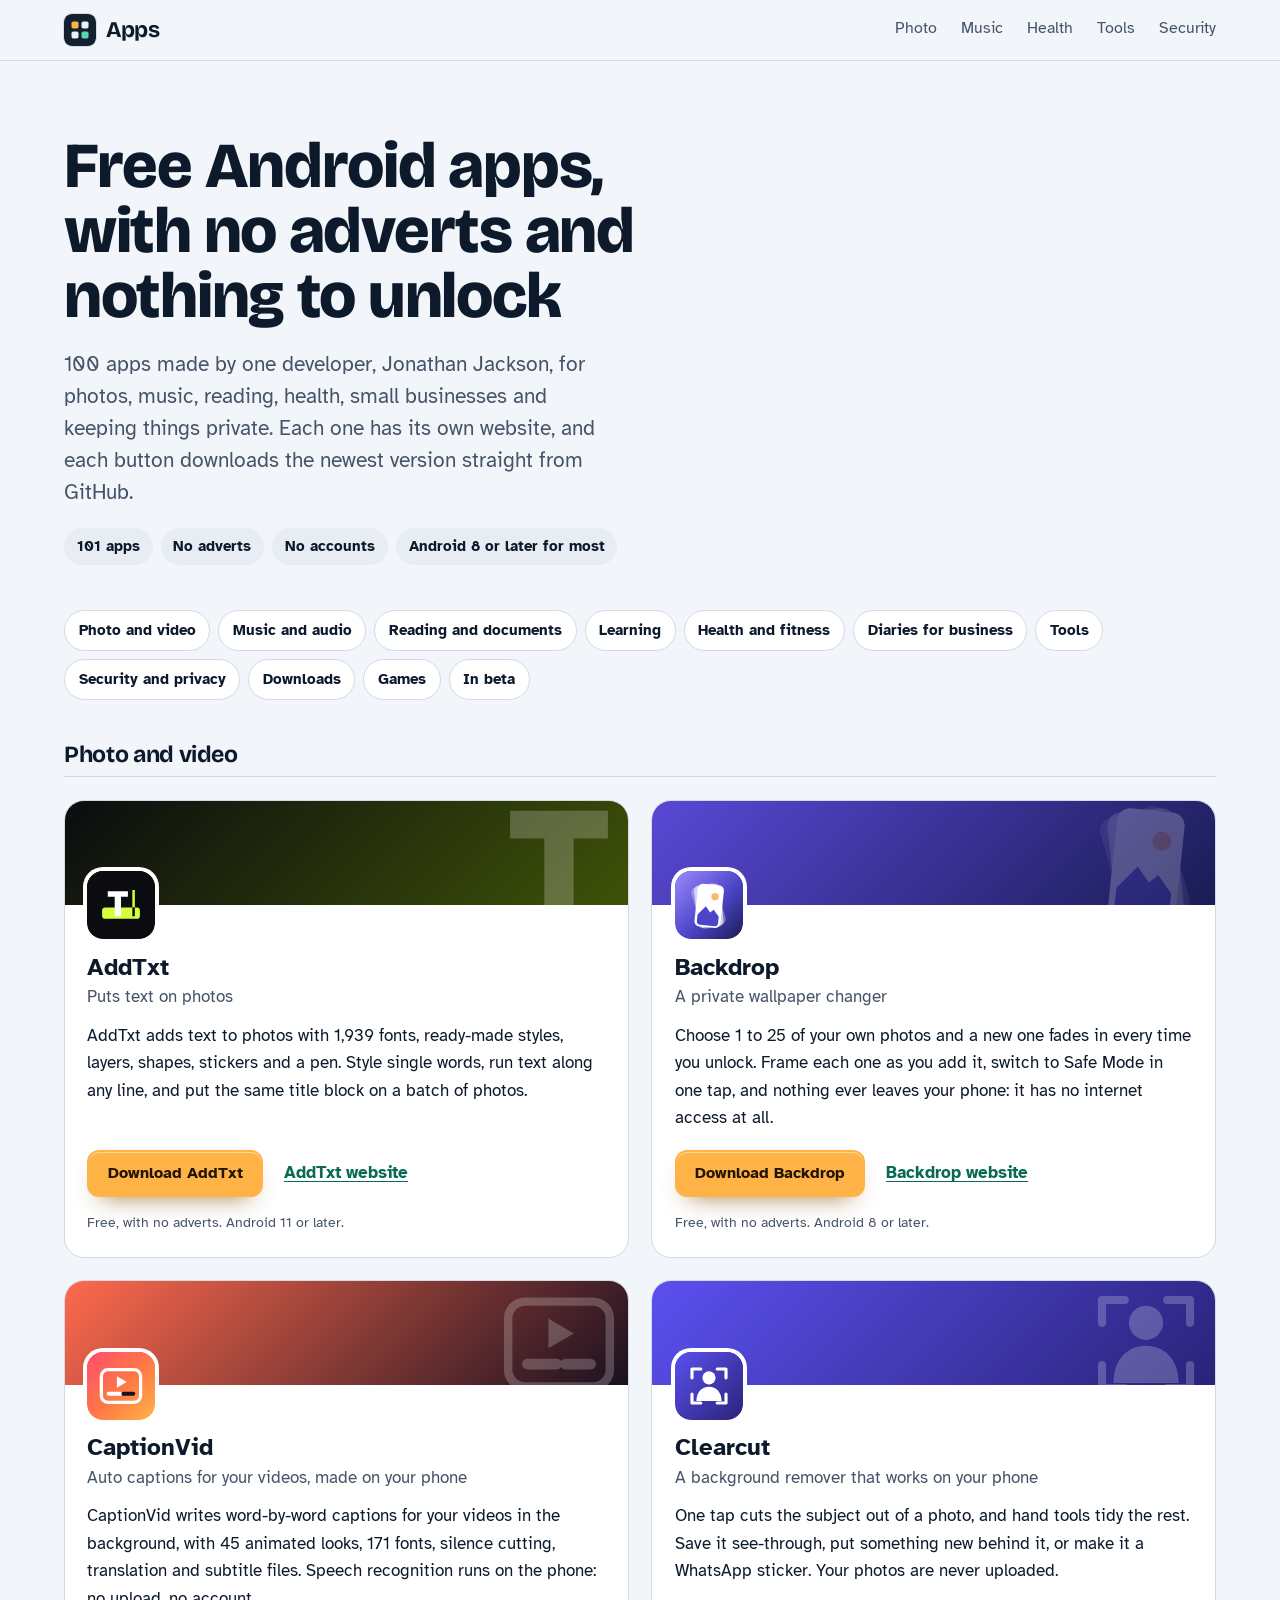
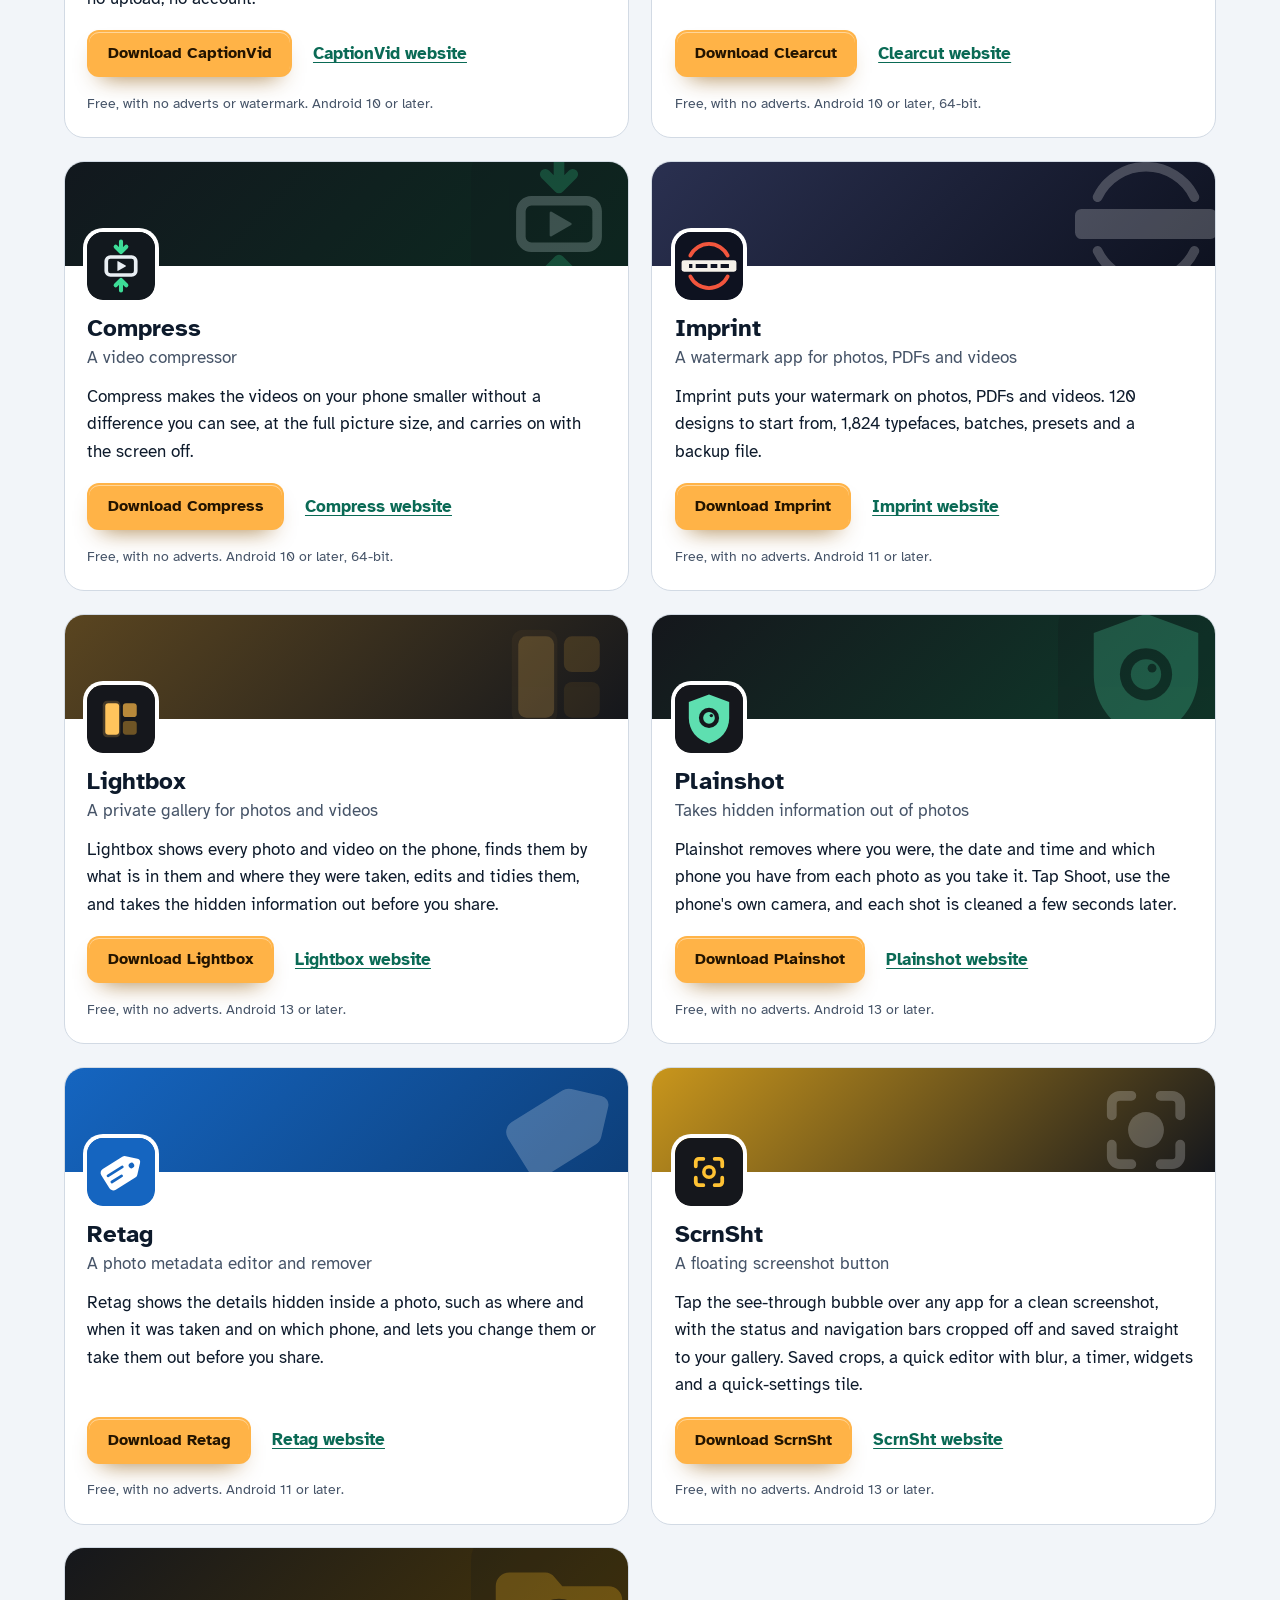
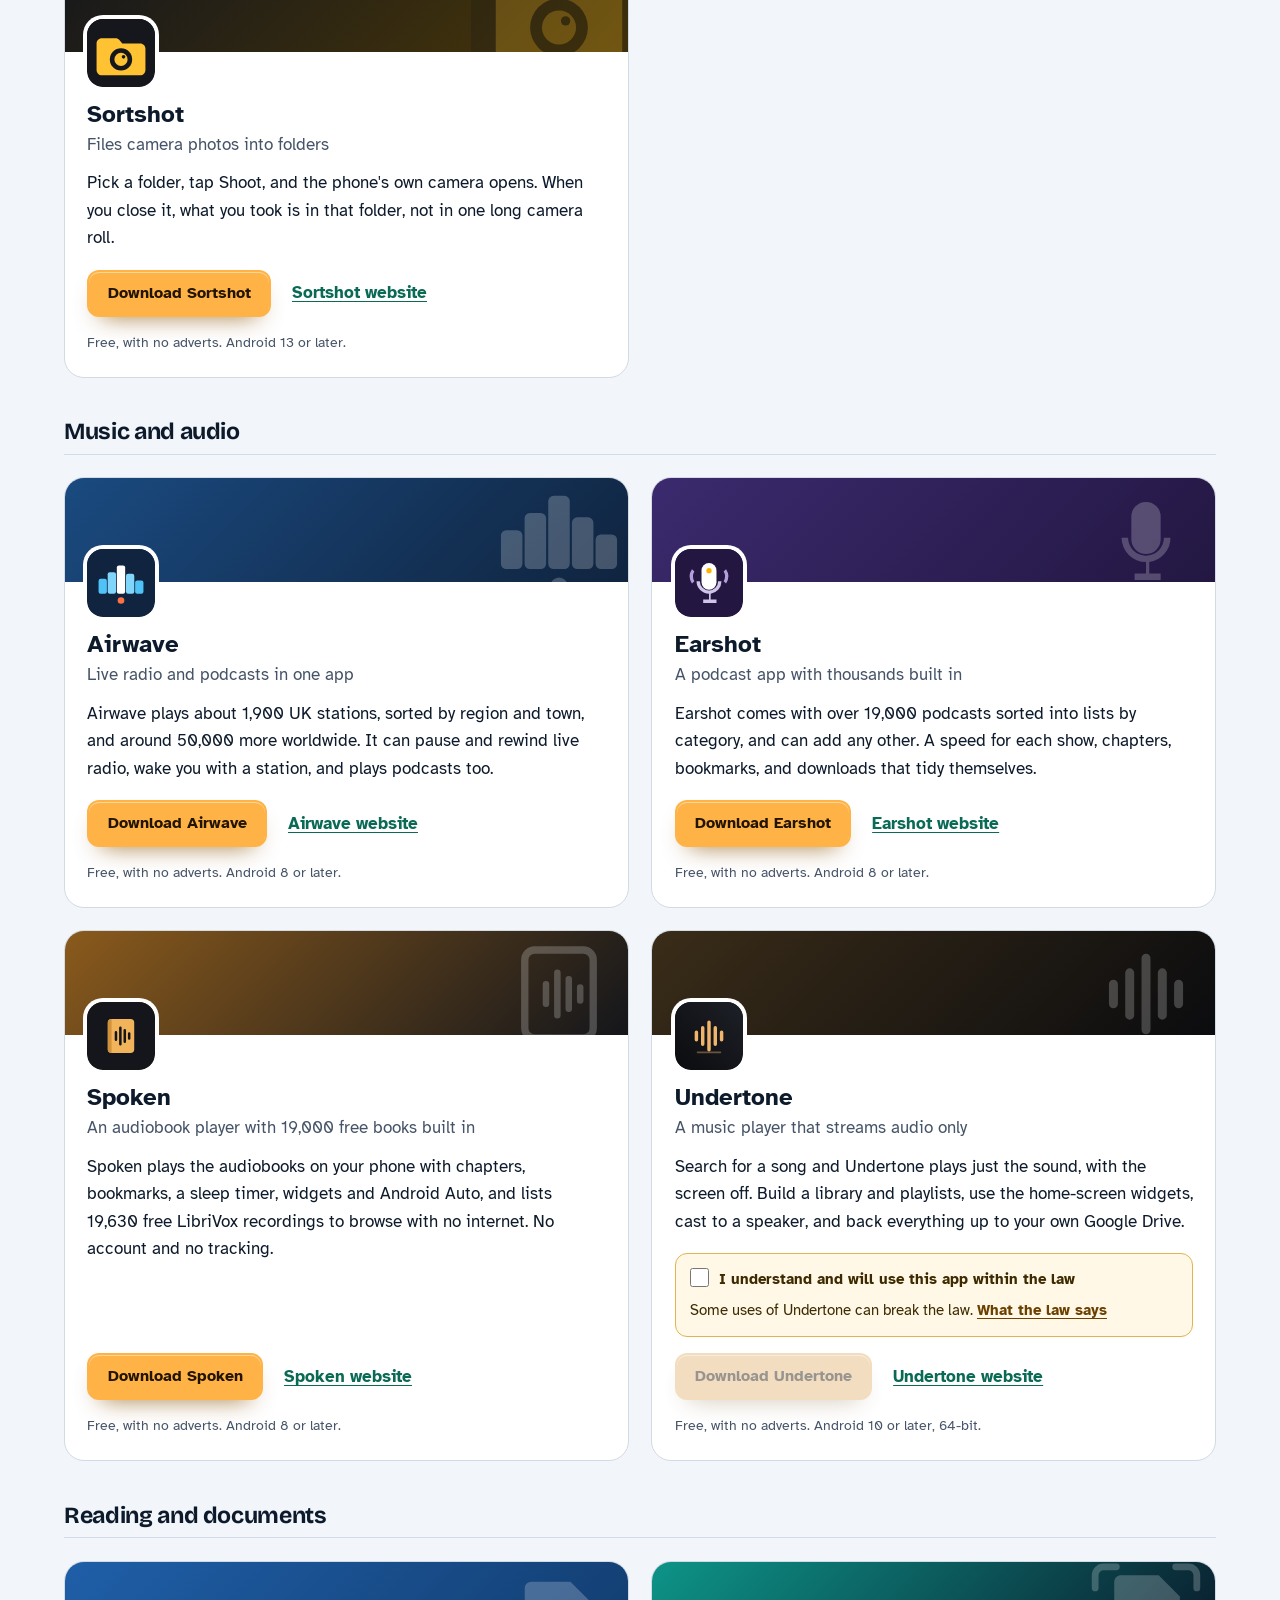
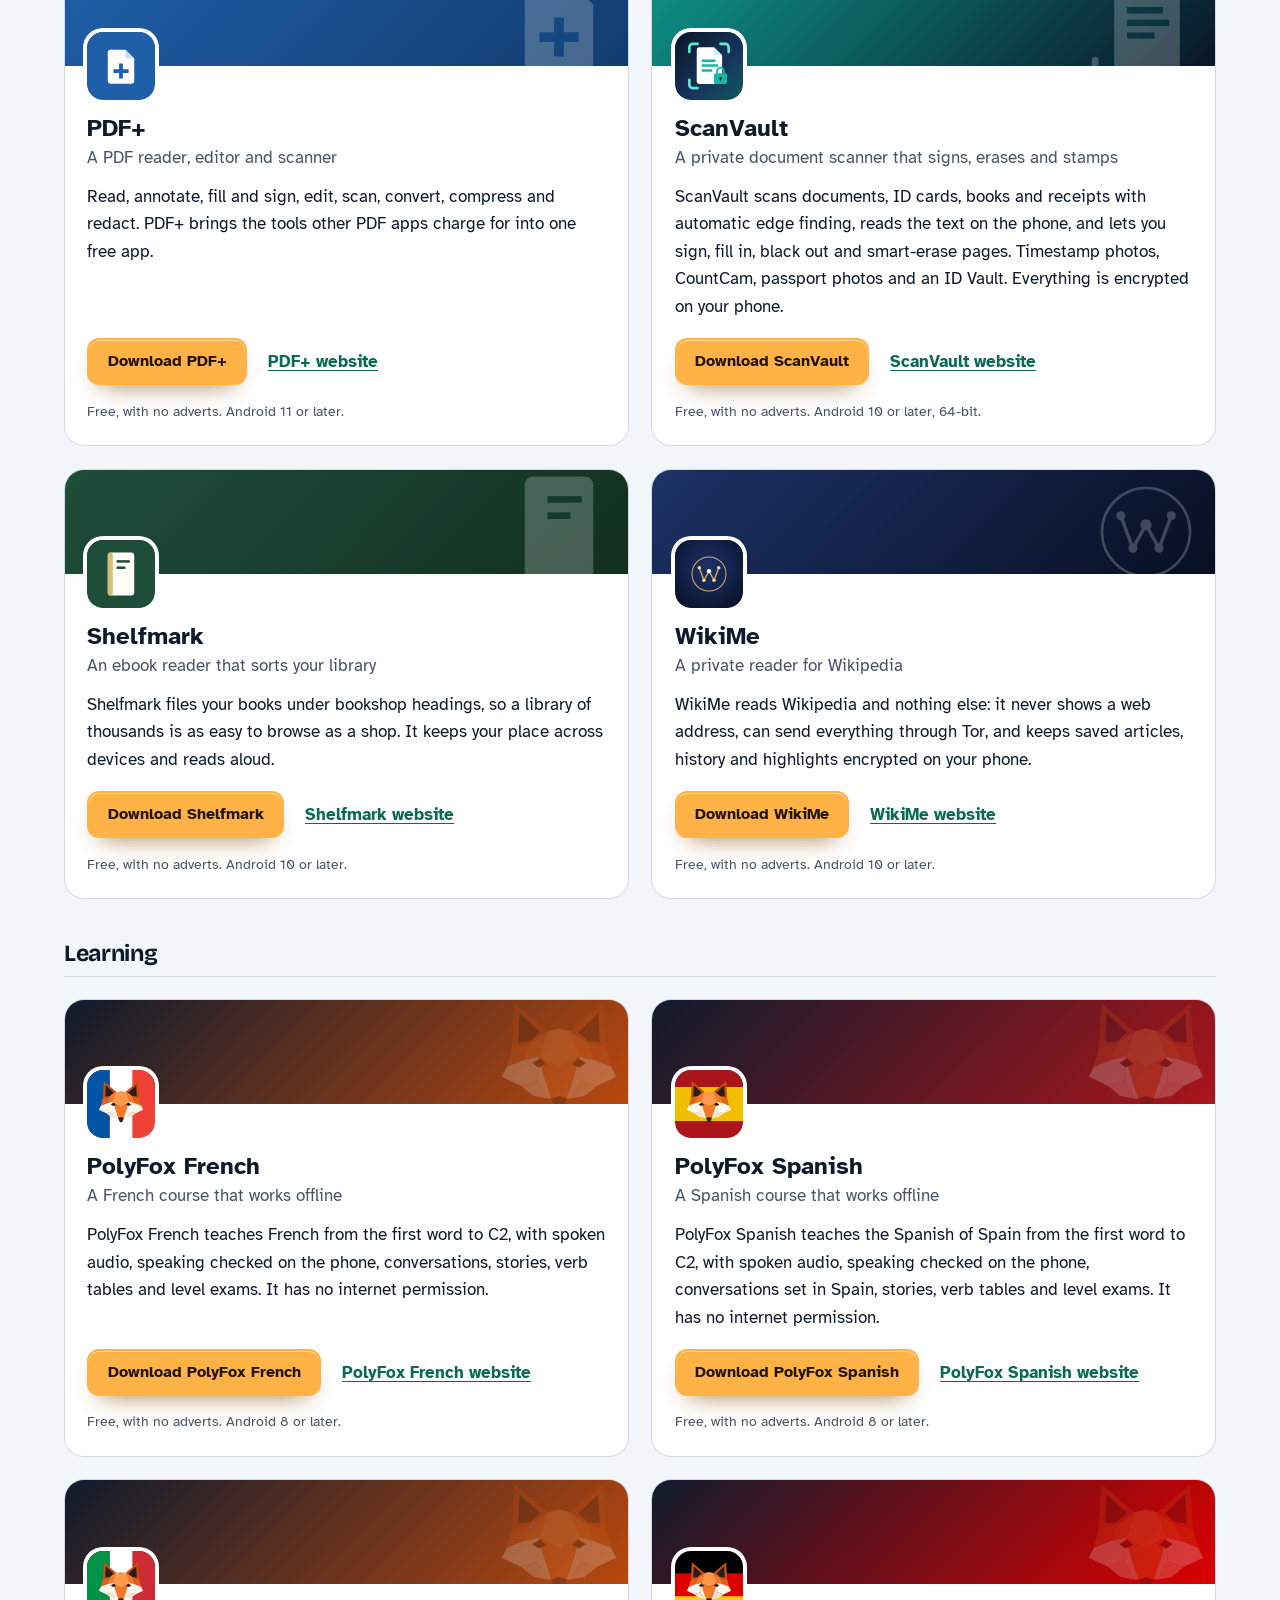
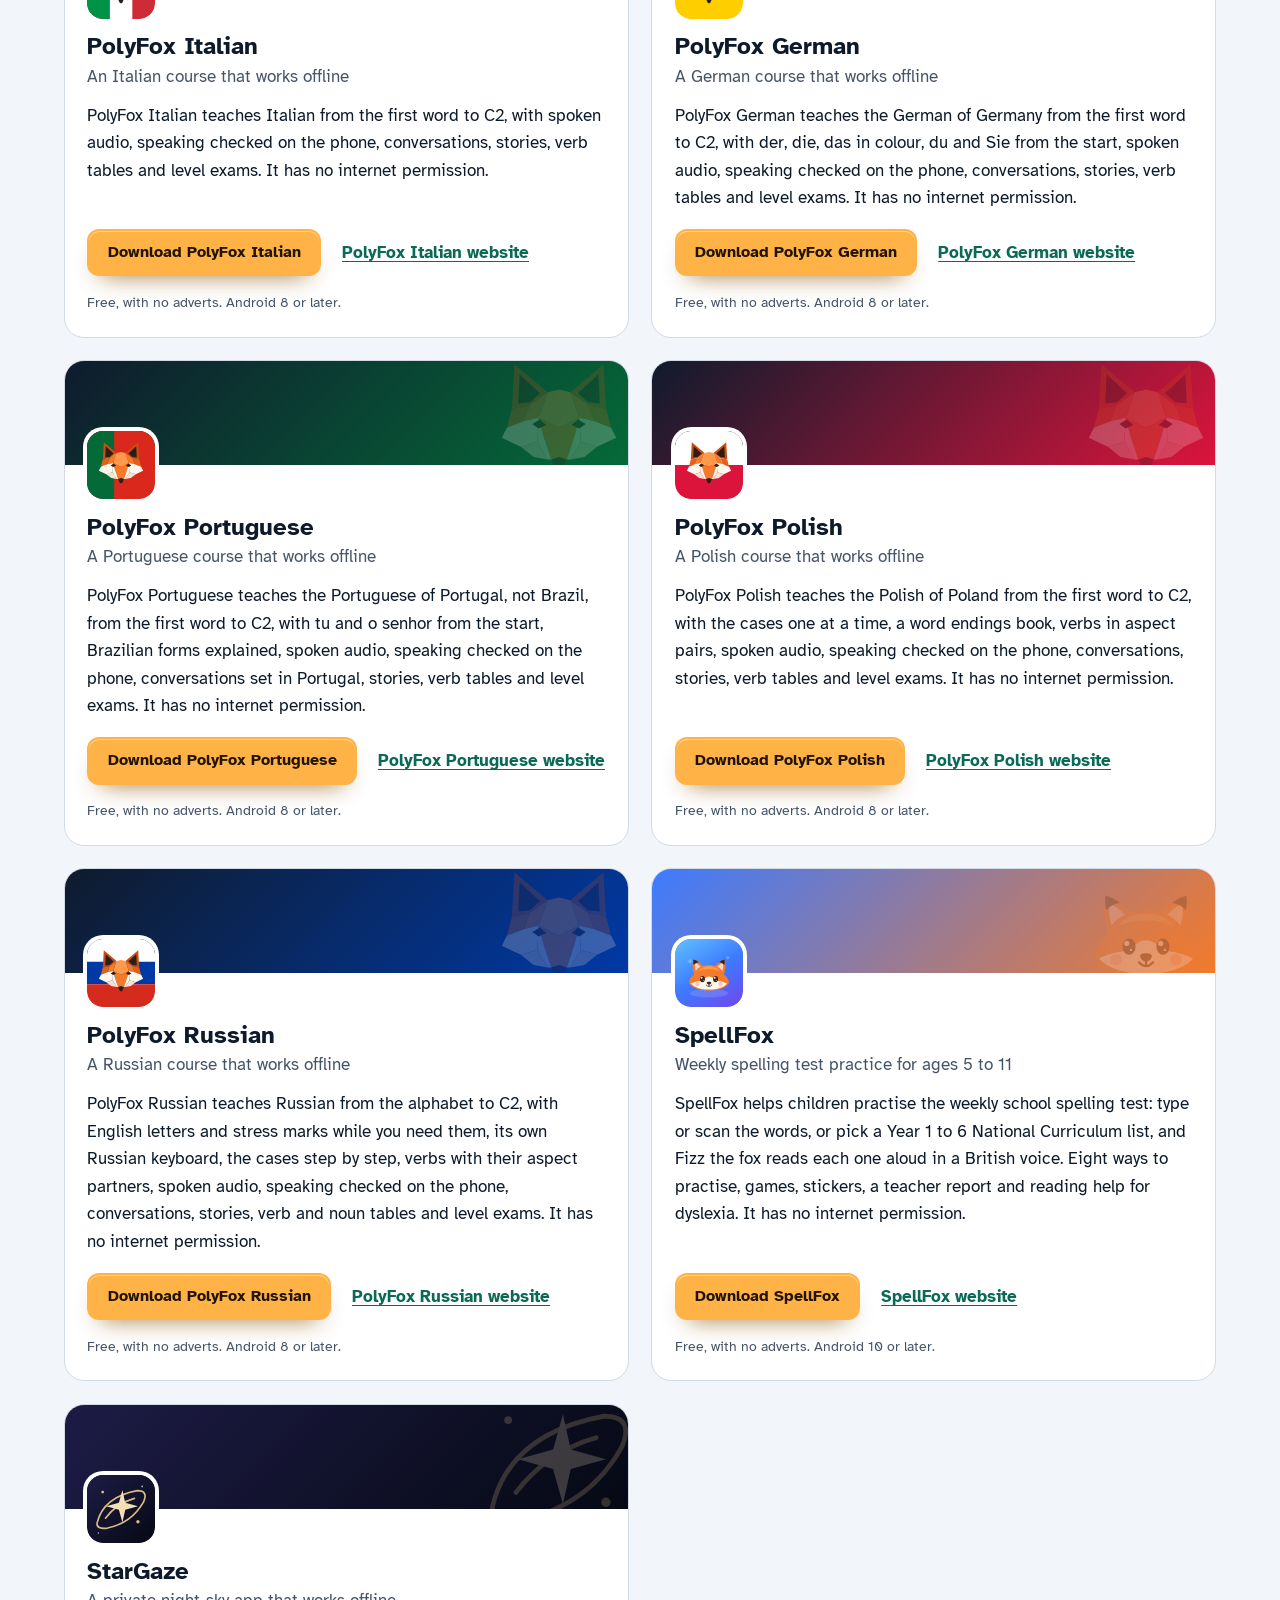
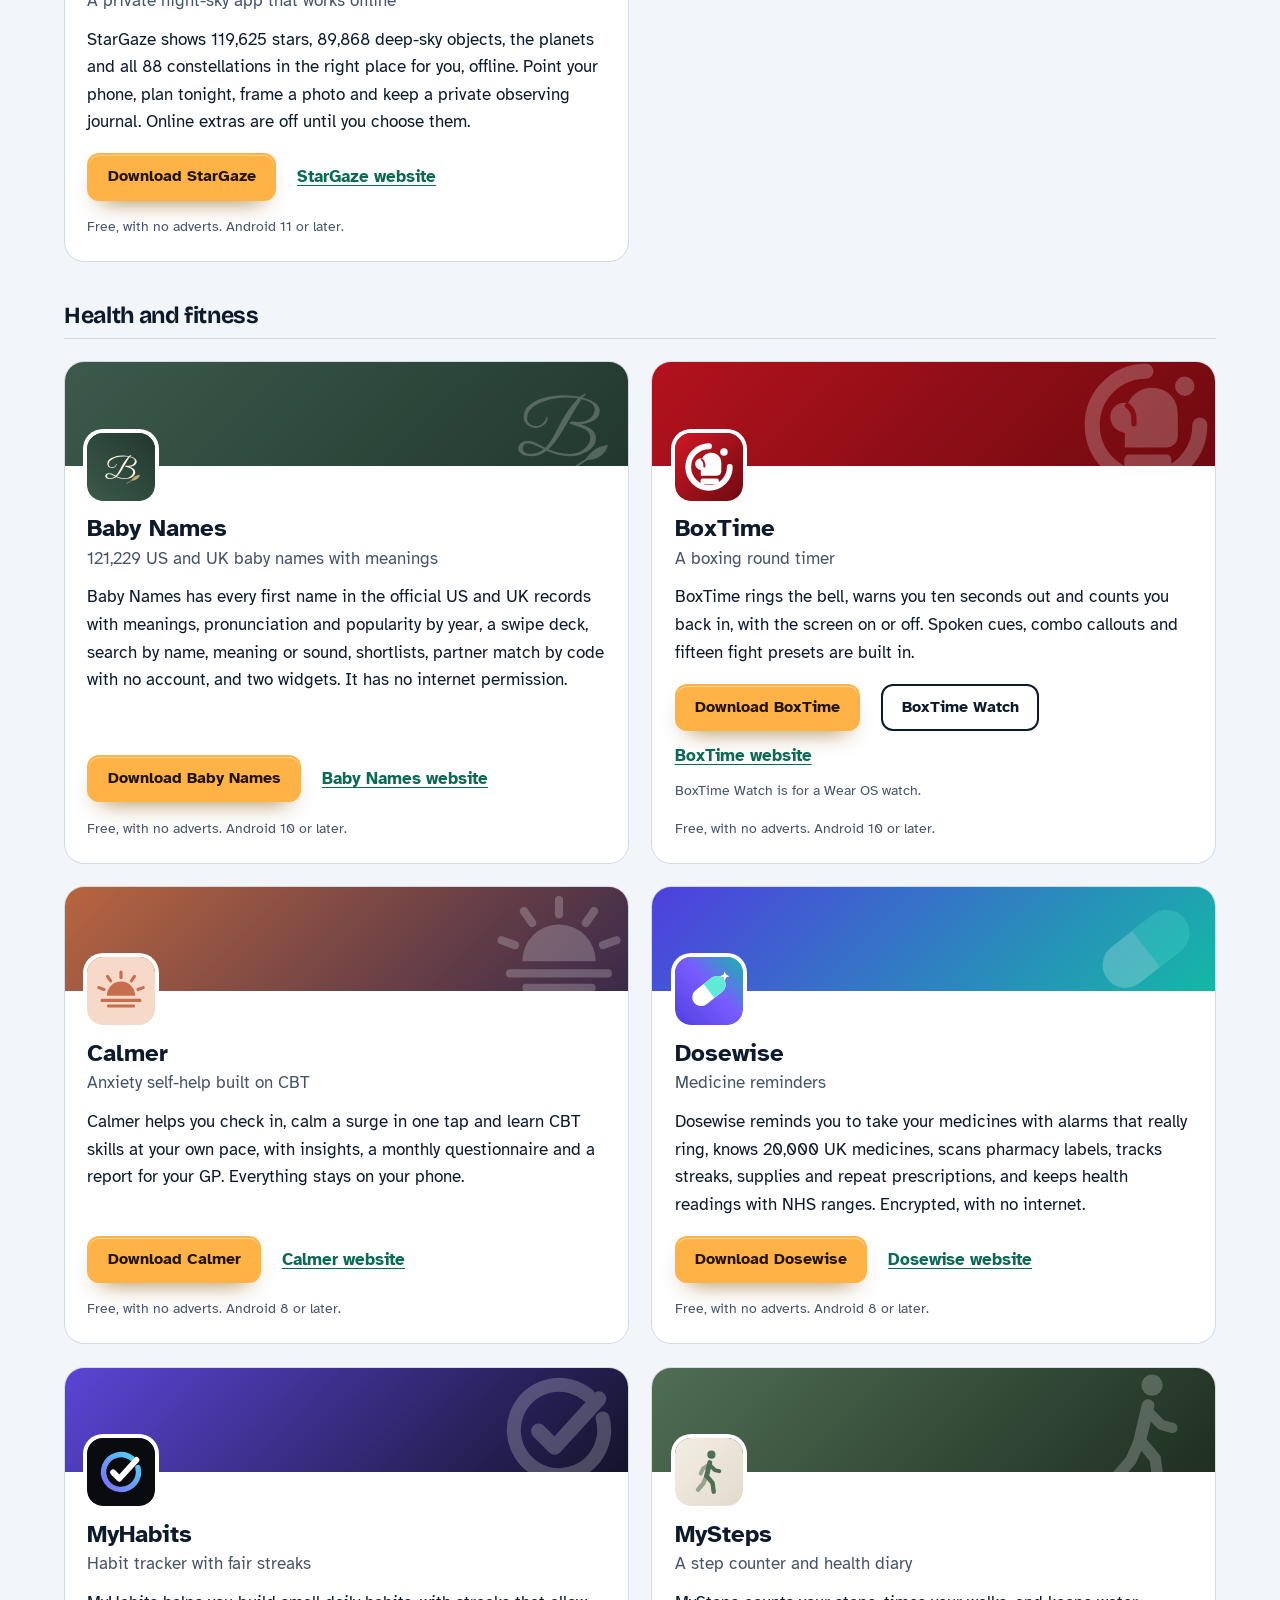
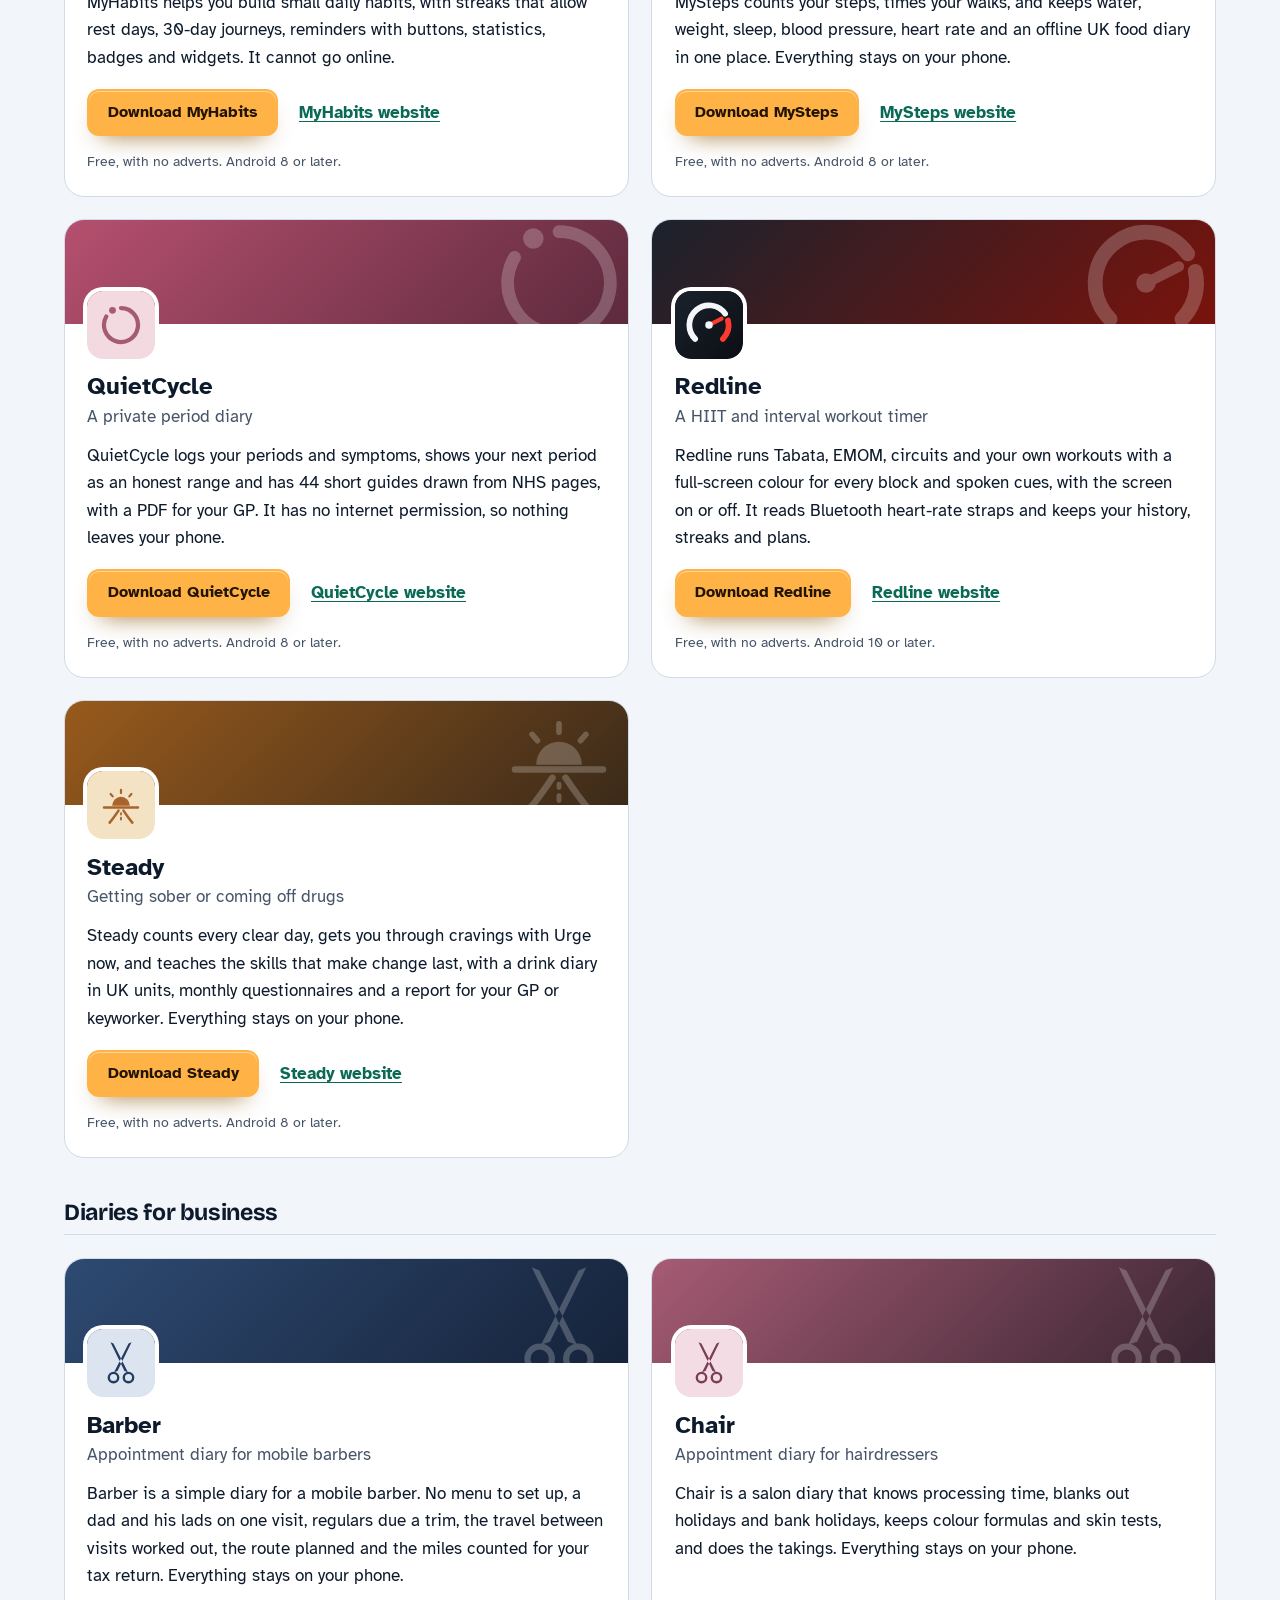
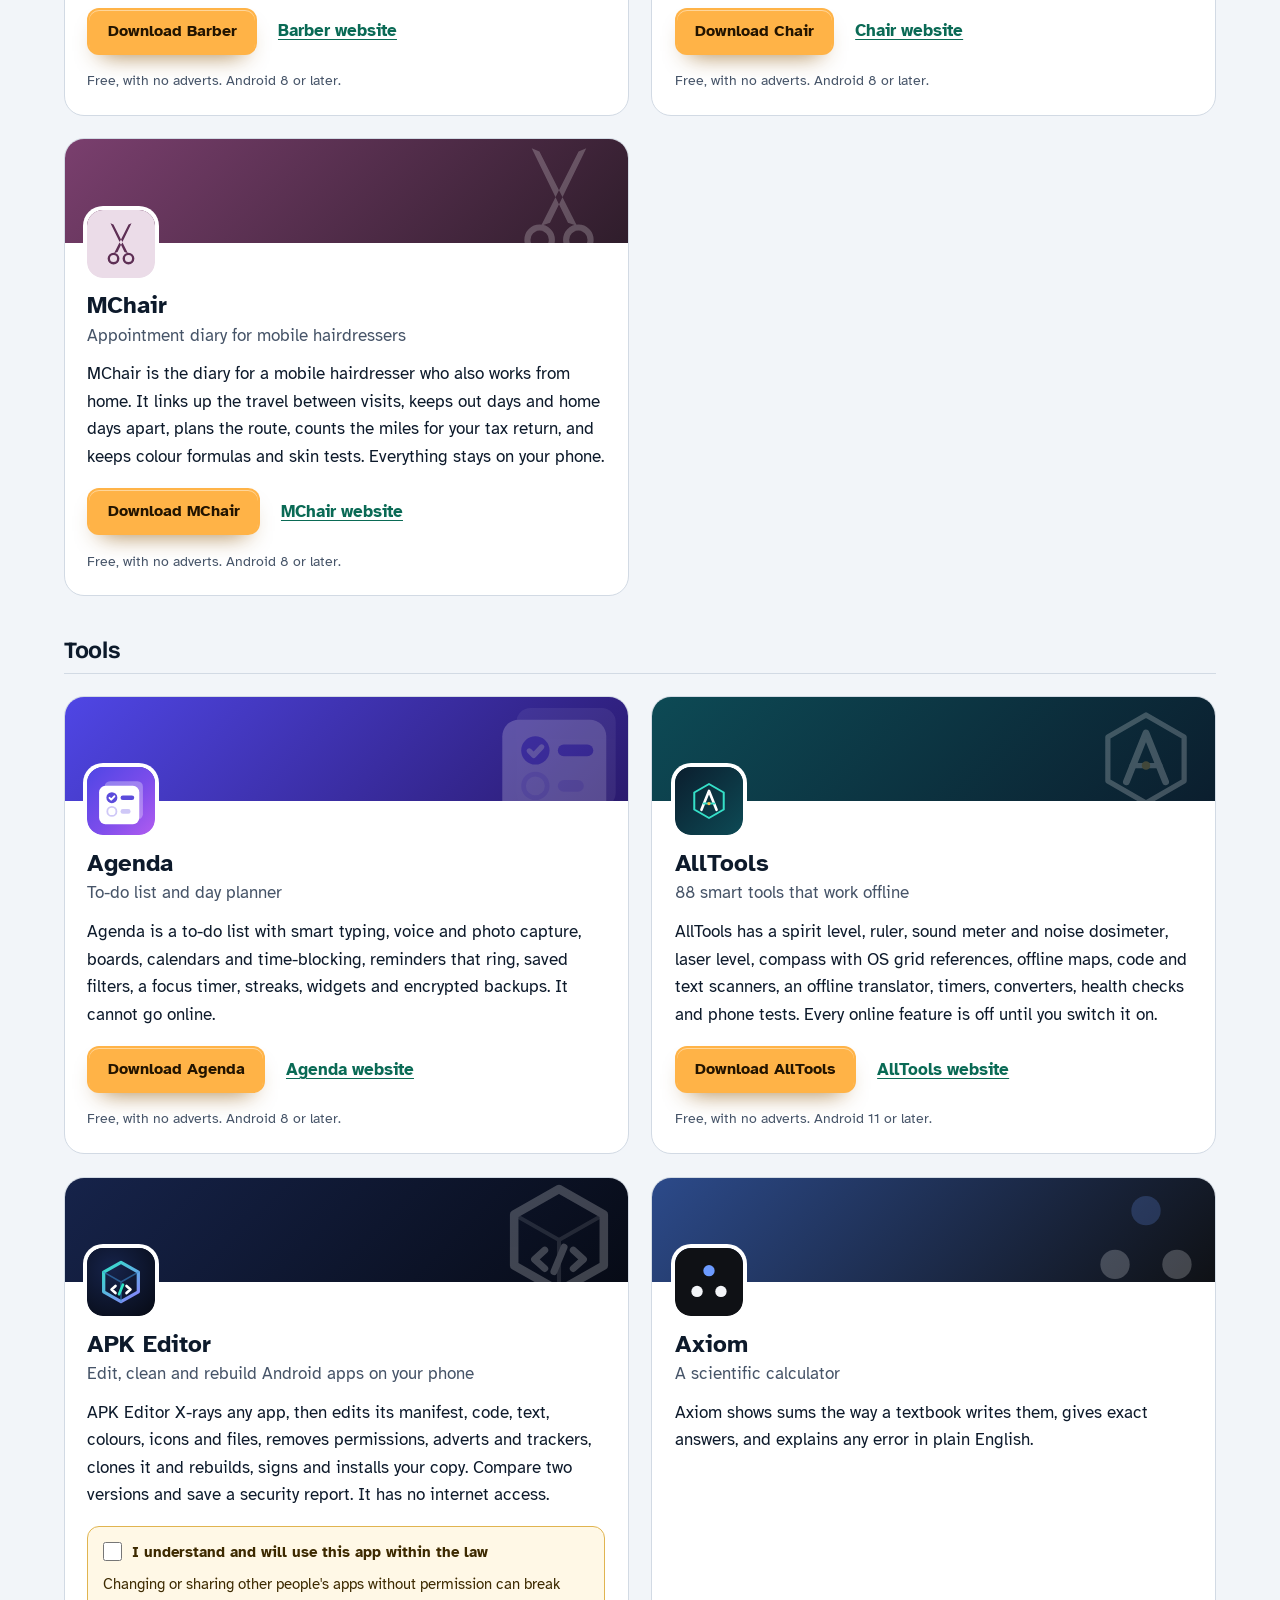
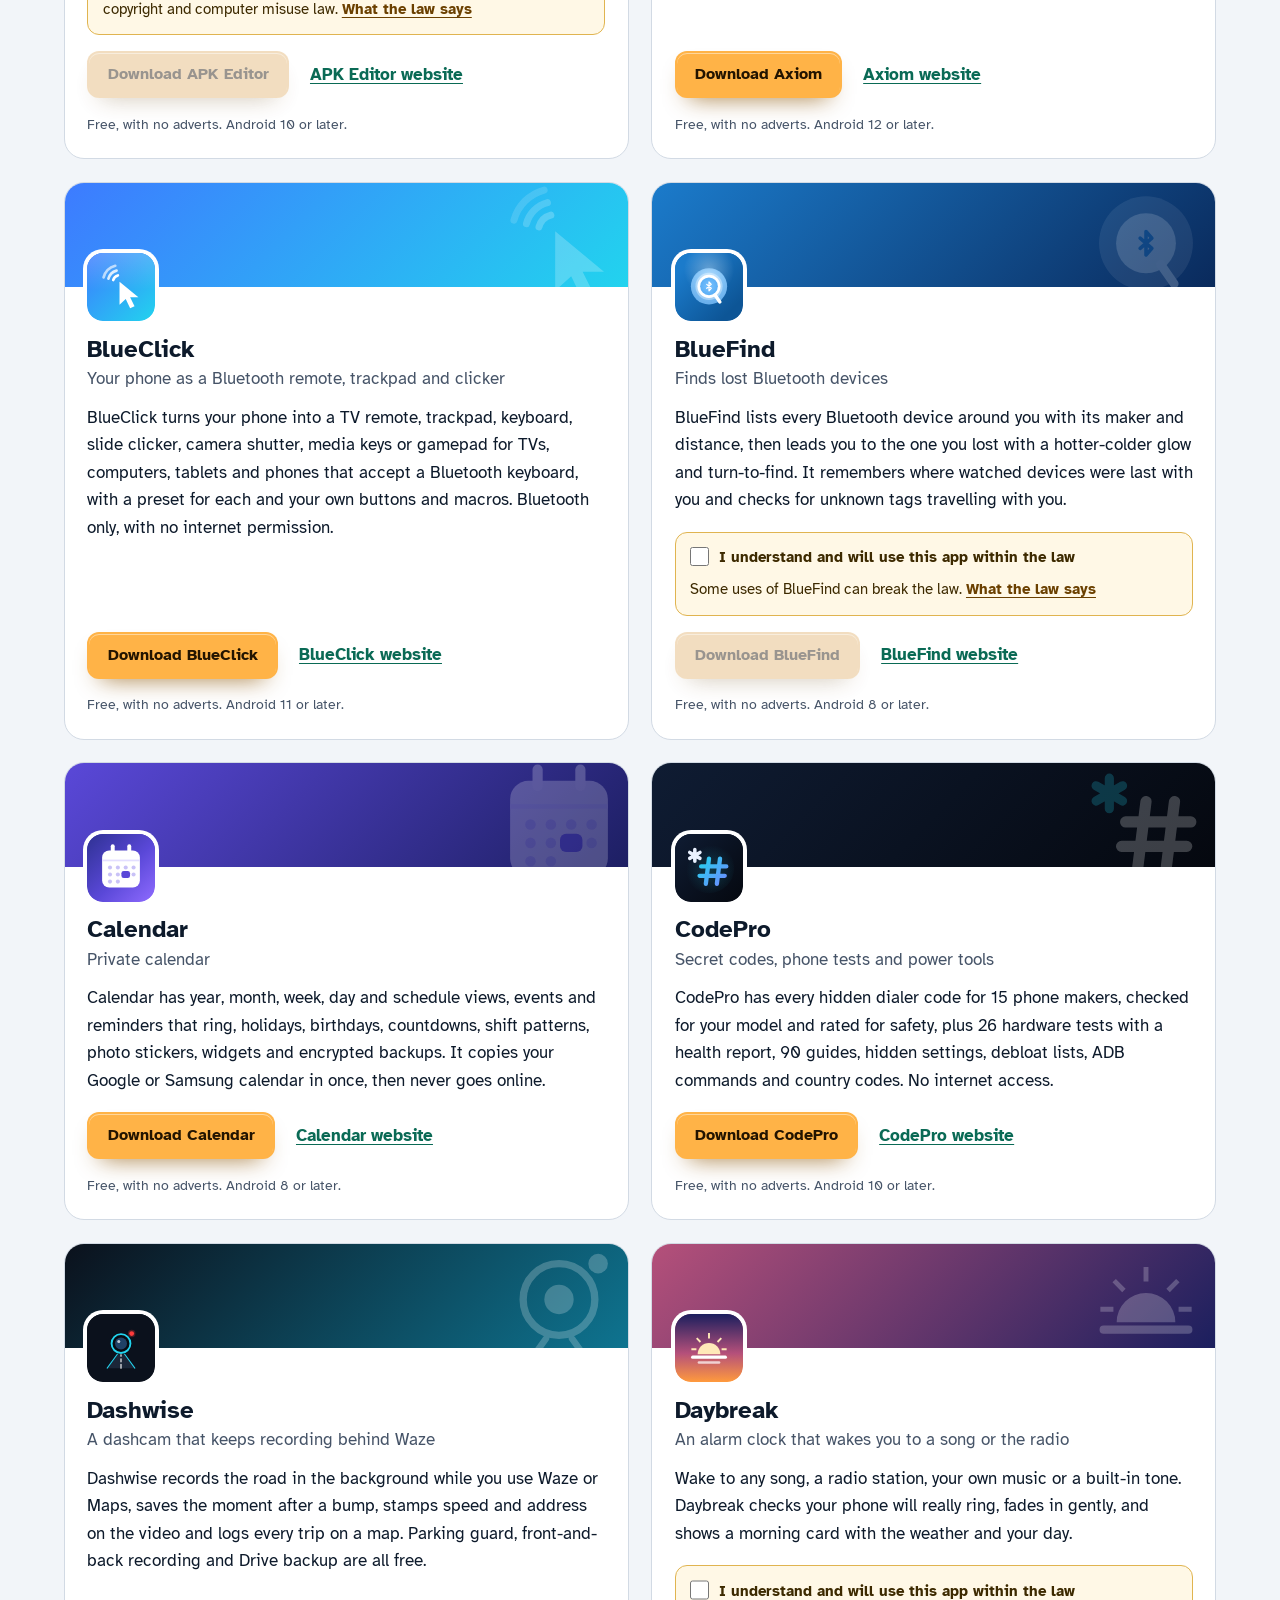
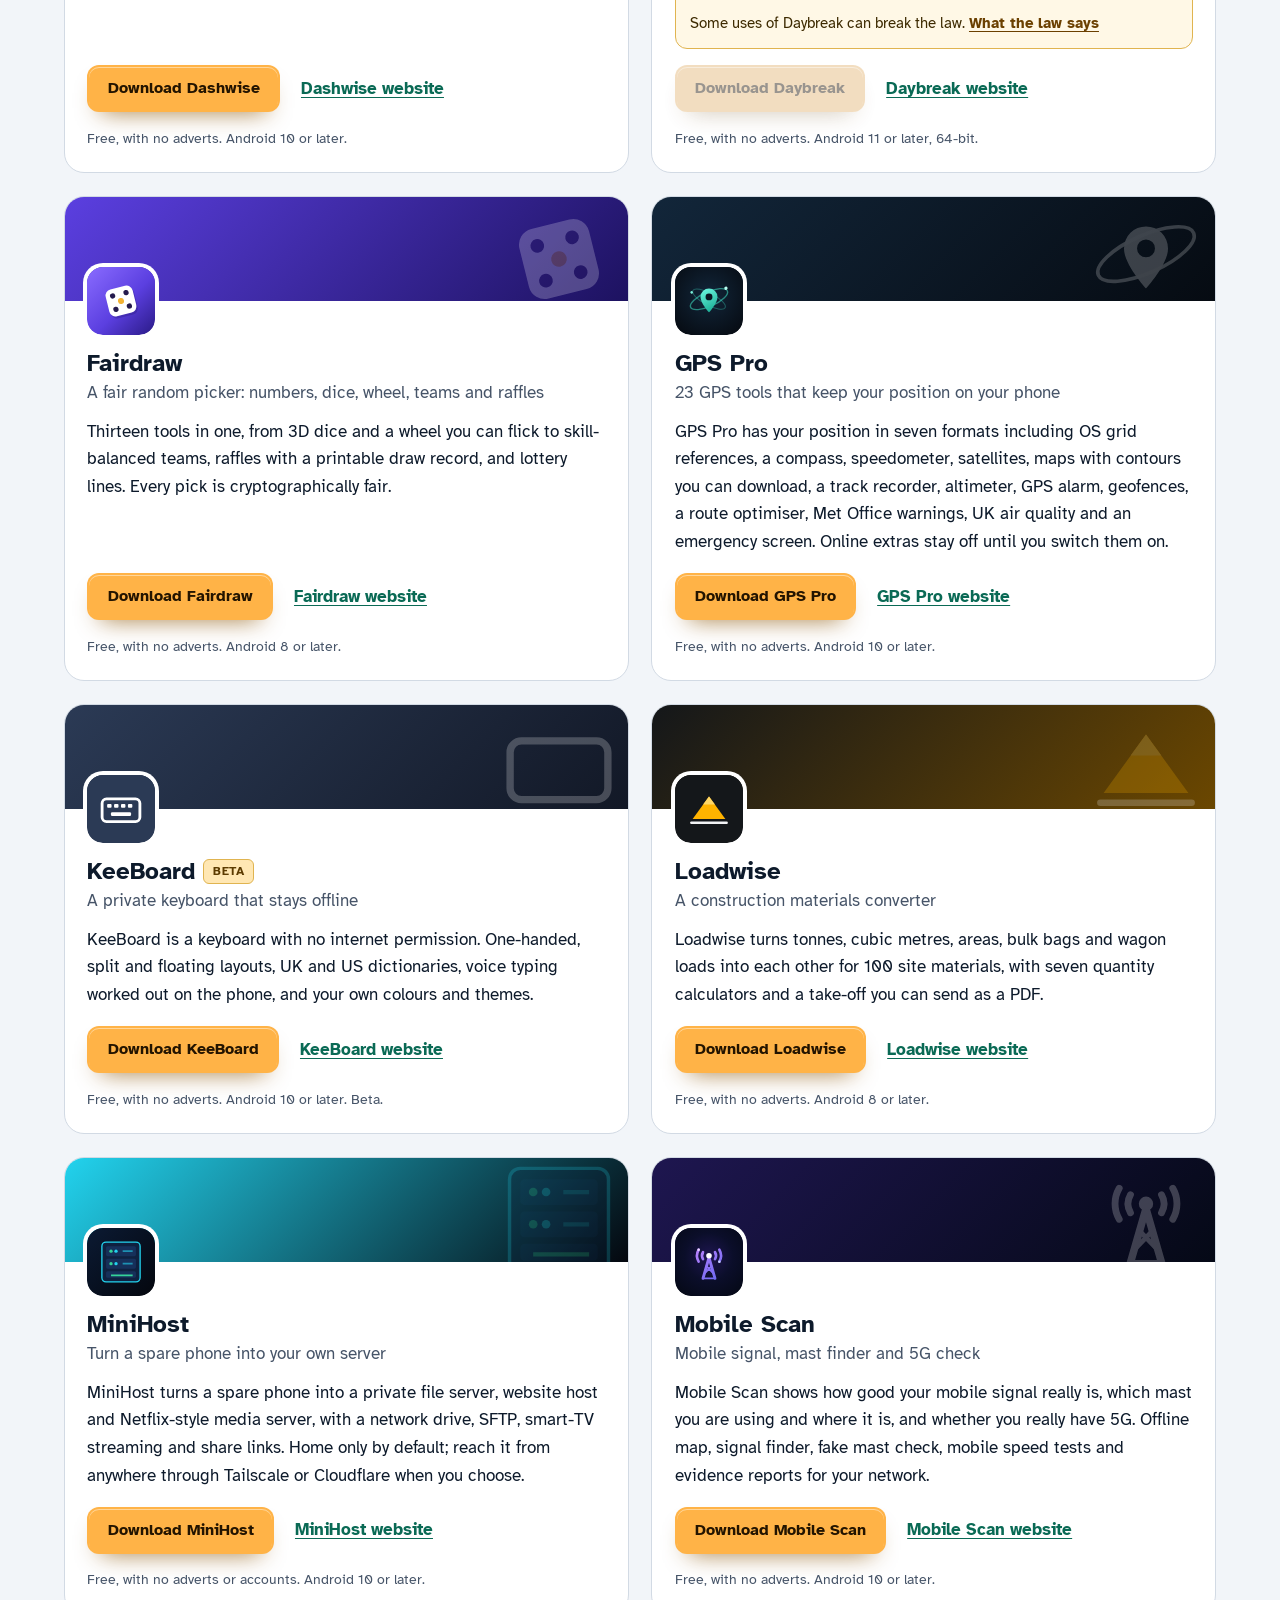
==== commit 265e5161: "Add SpellFox (101 apps)" ====
--- a/index.html
+++ b/index.html
@@ -4,7 +4,7 @@
 <meta charset="utf-8">
 <meta name="viewport" content="width=device-width, initial-scale=1">
 <title>Free Android apps with no adverts, from one developer</title>
-<meta name="description" content="100 free Android apps by Jonathan Jackson: photo and video, music, reading, health, business diaries, tools, security and more. No adverts, nothing to unlock, each with its own website.">
+<meta name="description" content="101 free Android apps by Jonathan Jackson: photo and video, music, reading, health, business diaries, tools, security and more. No adverts, nothing to unlock, each with its own website.">
 <meta name="author" content="Jonathan Jackson">
 <link rel="canonical" href="https://customgpter.github.io/">
 <meta name="theme-color" content="#f2f5f9" media="(prefers-color-scheme: light)">
@@ -12,7 +12,7 @@
 <meta property="og:type" content="website">
 <meta property="og:site_name" content="Jonathan Jackson's apps">
 <meta property="og:title" content="Free Android apps with no adverts, from one developer">
-<meta property="og:description" content="100 free Android apps by Jonathan Jackson: photo and video, music, reading, health, business diaries, tools, security and more. No adverts, nothing to unlock, each with its own website.">
+<meta property="og:description" content="101 free Android apps by Jonathan Jackson: photo and video, music, reading, health, business diaries, tools, security and more. No adverts, nothing to unlock, each with its own website.">
 <meta property="og:url" content="https://customgpter.github.io/">
 <meta property="og:locale" content="en_GB">
 <link rel="icon" href="assets/favicon.svg" type="image/svg+xml">
@@ -22,7 +22,7 @@
 <link rel="stylesheet" href="assets/apps-list.css?v=1">
 <script src="assets/apps-list.js?v=1" defer></script>
 <script type="application/ld+json">{"@context":"https://schema.org","@type":"WebSite","name":"Jonathan Jackson's apps","url":"https://customgpter.github.io/","inLanguage":"en-GB"}</script>
-<script type="application/ld+json">{"@context":"https://schema.org","@type":"ItemList","name":"Free Android apps","url":"https://customgpter.github.io/","itemListElement":[{"@type":"ListItem","position":1,"name":"AddTxt","url":"https://customgpter.github.io/addtxt/"},{"@type":"ListItem","position":2,"name":"Backdrop","url":"https://customgpter.github.io/backdrop/"},{"@type":"ListItem","position":3,"name":"CaptionVid","url":"https://customgpter.github.io/captionvid/"},{"@type":"ListItem","position":4,"name":"Clearcut","url":"https://customgpter.github.io/clearcut/"},{"@type":"ListItem","position":5,"name":"Compress","url":"https://customgpter.github.io/compress/"},{"@type":"ListItem","position":6,"name":"Imprint","url":"https://customgpter.github.io/imprint/"},{"@type":"ListItem","position":7,"name":"Lightbox","url":"https://customgpter.github.io/lightbox/"},{"@type":"ListItem","position":8,"name":"Plainshot","url":"https://customgpter.github.io/plainshot/"},{"@type":"ListItem","position":9,"name":"Retag","url":"https://customgpter.github.io/retag/"},{"@type":"ListItem","position":10,"name":"ScrnSht","url":"https://customgpter.github.io/scrnsht/"},{"@type":"ListItem","position":11,"name":"Sortshot","url":"https://customgpter.github.io/sortshot/"},{"@type":"ListItem","position":12,"name":"Airwave","url":"https://customgpter.github.io/airwave/"},{"@type":"ListItem","position":13,"name":"Earshot","url":"https://customgpter.github.io/earshot/"},{"@type":"ListItem","position":14,"name":"Spoken","url":"https://customgpter.github.io/spoken/"},{"@type":"ListItem","position":15,"name":"Undertone","url":"https://customgpter.github.io/undertone/"},{"@type":"ListItem","position":16,"name":"PDF+","url":"https://customgpter.github.io/pdfplus/"},{"@type":"ListItem","position":17,"name":"ScanVault","url":"https://customgpter.github.io/scanvault/"},{"@type":"ListItem","position":18,"name":"Shelfmark","url":"https://customgpter.github.io/shelfmark/"},{"@type":"ListItem","position":19,"name":"WikiMe","url":"https://customgpter.github.io/wikime/"},{"@type":"ListItem","position":20,"name":"PolyFox French","url":"https://customgpter.github.io/polyfox/"},{"@type":"ListItem","position":21,"name":"PolyFox Spanish","url":"https://customgpter.github.io/polyfox-spanish/"},{"@type":"ListItem","position":22,"name":"PolyFox Italian","url":"https://customgpter.github.io/polyfox-italian/"},{"@type":"ListItem","position":23,"name":"PolyFox German","url":"https://customgpter.github.io/polyfox-german/"},{"@type":"ListItem","position":24,"name":"PolyFox Portuguese","url":"https://customgpter.github.io/polyfox-portuguese/"},{"@type":"ListItem","position":25,"name":"PolyFox Polish","url":"https://customgpter.github.io/polyfox-polish/"},{"@type":"ListItem","position":26,"name":"PolyFox Russian","url":"https://customgpter.github.io/polyfox-russian/"},{"@type":"ListItem","position":27,"name":"StarGaze","url":"https://customgpter.github.io/stargaze/"},{"@type":"ListItem","position":28,"name":"Baby Names","url":"https://customgpter.github.io/babynames/"},{"@type":"ListItem","position":29,"name":"BoxTime","url":"https://customgpter.github.io/boxtime/"},{"@type":"ListItem","position":30,"name":"Calmer","url":"https://customgpter.github.io/calmer/"},{"@type":"ListItem","position":31,"name":"Dosewise","url":"https://customgpter.github.io/dosewise/"},{"@type":"ListItem","position":32,"name":"MyHabits","url":"https://customgpter.github.io/myhabits/"},{"@type":"ListItem","position":33,"name":"MySteps","url":"https://customgpter.github.io/mysteps/"},{"@type":"ListItem","position":34,"name":"QuietCycle","url":"https://customgpter.github.io/quietcycle/"},{"@type":"ListItem","position":35,"name":"Redline","url":"https://customgpter.github.io/redline/"},{"@type":"ListItem","position":36,"name":"Steady","url":"https://customgpter.github.io/steady/"},{"@type":"ListItem","position":37,"name":"Barber","url":"https://customgpter.github.io/barber/"},{"@type":"ListItem","position":38,"name":"Chair","url":"https://customgpter.github.io/chair/"},{"@type":"ListItem","position":39,"name":"MChair","url":"https://customgpter.github.io/mchair/"},{"@type":"ListItem","position":40,"name":"Agenda","url":"https://customgpter.github.io/agenda/"},{"@type":"ListItem","position":41,"name":"AllTools","url":"https://customgpter.github.io/alltools/"},{"@type":"ListItem","position":42,"name":"APK Editor","url":"https://customgpter.github.io/apkeditor/"},{"@type":"ListItem","position":43,"name":"Axiom","url":"https://customgpter.github.io/axiom/"},{"@type":"ListItem","position":44,"name":"BlueClick","url":"https://customgpter.github.io/blueclick/"},{"@type":"ListItem","position":45,"name":"BlueFind","url":"https://customgpter.github.io/bluefind/"},{"@type":"ListItem","position":46,"name":"Calendar","url":"https://customgpter.github.io/calendar/"},{"@type":"ListItem","position":47,"name":"CodePro","url":"https://customgpter.github.io/codepro/"},{"@type":"ListItem","position":48,"name":"Dashwise","url":"https://customgpter.github.io/dashwise/"},{"@type":"ListItem","position":49,"name":"Daybreak","url":"https://customgpter.github.io/daybreak/"},{"@type":"ListItem","position":50,"name":"Fairdraw","url":"https://customgpter.github.io/fairdraw/"},{"@type":"ListItem","position":51,"name":"GPS Pro","url":"https://customgpter.github.io/gpspro/"},{"@type":"ListItem","position":52,"name":"KeeBoard","url":"https://customgpter.github.io/keeboard/"},{"@type":"ListItem","position":53,"name":"Loadwise","url":"https://customgpter.github.io/loadwise/"},{"@type":"ListItem","position":54,"name":"MiniHost","url":"https://customgpter.github.io/minihost/"},{"@type":"ListItem","position":55,"name":"Mobile Scan","url":"https://customgpter.github.io/mobilescan/"},{"@type":"ListItem","position":56,"name":"Parkwise","url":"https://customgpter.github.io/parkwise/"},{"@type":"ListItem","position":57,"name":"PhoneOn","url":"https://customgpter.github.io/phoneon/"},{"@type":"ListItem","position":58,"name":"Pocketmind","url":"https://customgpter.github.io/pocketmind/"},{"@type":"ListItem","position":59,"name":"Refine","url":"https://customgpter.github.io/refine/"},{"@type":"ListItem","position":60,"name":"Shiftwise","url":"https://customgpter.github.io/shiftwise/"},{"@type":"ListItem","position":61,"name":"SimpleCalc","url":"https://customgpter.github.io/simplecalc/"},{"@type":"ListItem","position":62,"name":"Skyline","url":"https://customgpter.github.io/skyline/"},{"@type":"ListItem","position":63,"name":"Slipway","url":"https://customgpter.github.io/slipway/"},{"@type":"ListItem","position":64,"name":"Tagger","url":"https://customgpter.github.io/tagger/"},{"@type":"ListItem","position":65,"name":"TotalClean","url":"https://customgpter.github.io/totalclean/"},{"@type":"ListItem","position":66,"name":"TVLink","url":"https://customgpter.github.io/tvlink/"},{"@type":"ListItem","position":67,"name":"Unbox","url":"https://customgpter.github.io/unbox/"},{"@type":"ListItem","position":68,"name":"WhatsKeep","url":"https://customgpter.github.io/whatskeep/"},{"@type":"ListItem","position":69,"name":"WiFi Scan","url":"https://customgpter.github.io/wifiscan/"},{"@type":"ListItem","position":70,"name":"Auditly","url":"https://customgpter.github.io/auditly/"},{"@type":"ListItem","position":71,"name":"Backchannel","url":"https://customgpter.github.io/backchannel/"},{"@type":"ListItem","position":72,"name":"ENotes","url":"https://customgpter.github.io/enotes/"},{"@type":"ListItem","position":73,"name":"FindMe","url":"https://customgpter.github.io/findme/"},{"@type":"ListItem","position":74,"name":"iLock","url":"https://customgpter.github.io/ilock/"},{"@type":"ListItem","position":75,"name":"ImSafe","url":"https://customgpter.github.io/imsafe/"},{"@type":"ListItem","position":76,"name":"IShred","url":"https://customgpter.github.io/ishred/"},{"@type":"ListItem","position":77,"name":"LockBox","url":"https://customgpter.github.io/lockbox/"},{"@type":"ListItem","position":78,"name":"PassVault","url":"https://customgpter.github.io/passvault/"},{"@type":"ListItem","position":79,"name":"SpyFind","url":"https://customgpter.github.io/spyfind/"},{"@type":"ListItem","position":80,"name":"TextWipe","url":"https://customgpter.github.io/textwipe/"},{"@type":"ListItem","position":81,"name":"Tracewire","url":"https://customgpter.github.io/tracewire/"},{"@type":"ListItem","position":82,"name":"Vigil","url":"https://customgpter.github.io/vigil/"},{"@type":"ListItem","position":83,"name":"Grab","url":"https://customgpter.github.io/grab/"},{"@type":"ListItem","position":84,"name":"Swarm","url":"https://customgpter.github.io/swarm/"},{"@type":"ListItem","position":85,"name":"Plane Games","url":"https://customgpter.github.io/plane-games/"},{"@type":"ListItem","position":86,"name":"Ninefold","url":"https://customgpter.github.io/ninefold/"},{"@type":"ListItem","position":87,"name":"Cubewise","url":"https://customgpter.github.io/cubewise/"},{"@type":"ListItem","position":88,"name":"Tilewise","url":"https://customgpter.github.io/tilewise/"},{"@type":"ListItem","position":89,"name":"Letterwise","url":"https://customgpter.github.io/letterwise/"},{"@type":"ListItem","position":90,"name":"Kingside","url":"https://customgpter.github.io/kingside/"},{"@type":"ListItem","position":91,"name":"Deckhand","url":"https://customgpter.github.io/deckhand/"},{"@type":"ListItem","position":92,"name":"SNESForge","url":"https://customgpter.github.io/snesforge/"},{"@type":"ListItem","position":93,"name":"Fame Boy","url":"https://customgpter.github.io/fameboy/"},{"@type":"ListItem","position":94,"name":"PSPPro","url":"https://customgpter.github.io/psppro/"},{"@type":"ListItem","position":95,"name":"MegaGen","url":"https://customgpter.github.io/megagen/"},{"@type":"ListItem","position":96,"name":"QVR","url":"https://customgpter.github.io/qvr/"},{"@type":"ListItem","position":97,"name":"QVR Watch","url":"https://customgpter.github.io/qvr-watch/"},{"@type":"ListItem","position":98,"name":"QVRLite","url":"https://customgpter.github.io/qvrlite/"},{"@type":"ListItem","position":99,"name":"Onionz","url":"https://customgpter.github.io/onionz/"},{"@type":"ListItem","position":100,"name":"OnionzWeb","url":"https://customgpter.github.io/onionzweb/"}]}</script>
+<script type="application/ld+json">{"@context":"https://schema.org","@type":"ItemList","name":"Free Android apps","url":"https://customgpter.github.io/","itemListElement":[{"@type":"ListItem","position":1,"name":"AddTxt","url":"https://customgpter.github.io/addtxt/"},{"@type":"ListItem","position":2,"name":"Backdrop","url":"https://customgpter.github.io/backdrop/"},{"@type":"ListItem","position":3,"name":"CaptionVid","url":"https://customgpter.github.io/captionvid/"},{"@type":"ListItem","position":4,"name":"Clearcut","url":"https://customgpter.github.io/clearcut/"},{"@type":"ListItem","position":5,"name":"Compress","url":"https://customgpter.github.io/compress/"},{"@type":"ListItem","position":6,"name":"Imprint","url":"https://customgpter.github.io/imprint/"},{"@type":"ListItem","position":7,"name":"Lightbox","url":"https://customgpter.github.io/lightbox/"},{"@type":"ListItem","position":8,"name":"Plainshot","url":"https://customgpter.github.io/plainshot/"},{"@type":"ListItem","position":9,"name":"Retag","url":"https://customgpter.github.io/retag/"},{"@type":"ListItem","position":10,"name":"ScrnSht","url":"https://customgpter.github.io/scrnsht/"},{"@type":"ListItem","position":11,"name":"Sortshot","url":"https://customgpter.github.io/sortshot/"},{"@type":"ListItem","position":12,"name":"Airwave","url":"https://customgpter.github.io/airwave/"},{"@type":"ListItem","position":13,"name":"Earshot","url":"https://customgpter.github.io/earshot/"},{"@type":"ListItem","position":14,"name":"Spoken","url":"https://customgpter.github.io/spoken/"},{"@type":"ListItem","position":15,"name":"Undertone","url":"https://customgpter.github.io/undertone/"},{"@type":"ListItem","position":16,"name":"PDF+","url":"https://customgpter.github.io/pdfplus/"},{"@type":"ListItem","position":17,"name":"ScanVault","url":"https://customgpter.github.io/scanvault/"},{"@type":"ListItem","position":18,"name":"Shelfmark","url":"https://customgpter.github.io/shelfmark/"},{"@type":"ListItem","position":19,"name":"WikiMe","url":"https://customgpter.github.io/wikime/"},{"@type":"ListItem","position":20,"name":"PolyFox French","url":"https://customgpter.github.io/polyfox/"},{"@type":"ListItem","position":21,"name":"PolyFox Spanish","url":"https://customgpter.github.io/polyfox-spanish/"},{"@type":"ListItem","position":22,"name":"PolyFox Italian","url":"https://customgpter.github.io/polyfox-italian/"},{"@type":"ListItem","position":23,"name":"PolyFox German","url":"https://customgpter.github.io/polyfox-german/"},{"@type":"ListItem","position":24,"name":"PolyFox Portuguese","url":"https://customgpter.github.io/polyfox-portuguese/"},{"@type":"ListItem","position":25,"name":"PolyFox Polish","url":"https://customgpter.github.io/polyfox-polish/"},{"@type":"ListItem","position":26,"name":"PolyFox Russian","url":"https://customgpter.github.io/polyfox-russian/"},{"@type":"ListItem","position":27,"name":"SpellFox","url":"https://customgpter.github.io/spellfox/"},{"@type":"ListItem","position":28,"name":"StarGaze","url":"https://customgpter.github.io/stargaze/"},{"@type":"ListItem","position":29,"name":"Baby Names","url":"https://customgpter.github.io/babynames/"},{"@type":"ListItem","position":30,"name":"BoxTime","url":"https://customgpter.github.io/boxtime/"},{"@type":"ListItem","position":31,"name":"Calmer","url":"https://customgpter.github.io/calmer/"},{"@type":"ListItem","position":32,"name":"Dosewise","url":"https://customgpter.github.io/dosewise/"},{"@type":"ListItem","position":33,"name":"MyHabits","url":"https://customgpter.github.io/myhabits/"},{"@type":"ListItem","position":34,"name":"MySteps","url":"https://customgpter.github.io/mysteps/"},{"@type":"ListItem","position":35,"name":"QuietCycle","url":"https://customgpter.github.io/quietcycle/"},{"@type":"ListItem","position":36,"name":"Redline","url":"https://customgpter.github.io/redline/"},{"@type":"ListItem","position":37,"name":"Steady","url":"https://customgpter.github.io/steady/"},{"@type":"ListItem","position":38,"name":"Barber","url":"https://customgpter.github.io/barber/"},{"@type":"ListItem","position":39,"name":"Chair","url":"https://customgpter.github.io/chair/"},{"@type":"ListItem","position":40,"name":"MChair","url":"https://customgpter.github.io/mchair/"},{"@type":"ListItem","position":41,"name":"Agenda","url":"https://customgpter.github.io/agenda/"},{"@type":"ListItem","position":42,"name":"AllTools","url":"https://customgpter.github.io/alltools/"},{"@type":"ListItem","position":43,"name":"APK Editor","url":"https://customgpter.github.io/apkeditor/"},{"@type":"ListItem","position":44,"name":"Axiom","url":"https://customgpter.github.io/axiom/"},{"@type":"ListItem","position":45,"name":"BlueClick","url":"https://customgpter.github.io/blueclick/"},{"@type":"ListItem","position":46,"name":"BlueFind","url":"https://customgpter.github.io/bluefind/"},{"@type":"ListItem","position":47,"name":"Calendar","url":"https://customgpter.github.io/calendar/"},{"@type":"ListItem","position":48,"name":"CodePro","url":"https://customgpter.github.io/codepro/"},{"@type":"ListItem","position":49,"name":"Dashwise","url":"https://customgpter.github.io/dashwise/"},{"@type":"ListItem","position":50,"name":"Daybreak","url":"https://customgpter.github.io/daybreak/"},{"@type":"ListItem","position":51,"name":"Fairdraw","url":"https://customgpter.github.io/fairdraw/"},{"@type":"ListItem","position":52,"name":"GPS Pro","url":"https://customgpter.github.io/gpspro/"},{"@type":"ListItem","position":53,"name":"KeeBoard","url":"https://customgpter.github.io/keeboard/"},{"@type":"ListItem","position":54,"name":"Loadwise","url":"https://customgpter.github.io/loadwise/"},{"@type":"ListItem","position":55,"name":"MiniHost","url":"https://customgpter.github.io/minihost/"},{"@type":"ListItem","position":56,"name":"Mobile Scan","url":"https://customgpter.github.io/mobilescan/"},{"@type":"ListItem","position":57,"name":"Parkwise","url":"https://customgpter.github.io/parkwise/"},{"@type":"ListItem","position":58,"name":"PhoneOn","url":"https://customgpter.github.io/phoneon/"},{"@type":"ListItem","position":59,"name":"Pocketmind","url":"https://customgpter.github.io/pocketmind/"},{"@type":"ListItem","position":60,"name":"Refine","url":"https://customgpter.github.io/refine/"},{"@type":"ListItem","position":61,"name":"Shiftwise","url":"https://customgpter.github.io/shiftwise/"},{"@type":"ListItem","position":62,"name":"SimpleCalc","url":"https://customgpter.github.io/simplecalc/"},{"@type":"ListItem","position":63,"name":"Skyline","url":"https://customgpter.github.io/skyline/"},{"@type":"ListItem","position":64,"name":"Slipway","url":"https://customgpter.github.io/slipway/"},{"@type":"ListItem","position":65,"name":"Tagger","url":"https://customgpter.github.io/tagger/"},{"@type":"ListItem","position":66,"name":"TotalClean","url":"https://customgpter.github.io/totalclean/"},{"@type":"ListItem","position":67,"name":"TVLink","url":"https://customgpter.github.io/tvlink/"},{"@type":"ListItem","position":68,"name":"Unbox","url":"https://customgpter.github.io/unbox/"},{"@type":"ListItem","position":69,"name":"WhatsKeep","url":"https://customgpter.github.io/whatskeep/"},{"@type":"ListItem","position":70,"name":"WiFi Scan","url":"https://customgpter.github.io/wifiscan/"},{"@type":"ListItem","position":71,"name":"Auditly","url":"https://customgpter.github.io/auditly/"},{"@type":"ListItem","position":72,"name":"Backchannel","url":"https://customgpter.github.io/backchannel/"},{"@type":"ListItem","position":73,"name":"ENotes","url":"https://customgpter.github.io/enotes/"},{"@type":"ListItem","position":74,"name":"FindMe","url":"https://customgpter.github.io/findme/"},{"@type":"ListItem","position":75,"name":"iLock","url":"https://customgpter.github.io/ilock/"},{"@type":"ListItem","position":76,"name":"ImSafe","url":"https://customgpter.github.io/imsafe/"},{"@type":"ListItem","position":77,"name":"IShred","url":"https://customgpter.github.io/ishred/"},{"@type":"ListItem","position":78,"name":"LockBox","url":"https://customgpter.github.io/lockbox/"},{"@type":"ListItem","position":79,"name":"PassVault","url":"https://customgpter.github.io/passvault/"},{"@type":"ListItem","position":80,"name":"SpyFind","url":"https://customgpter.github.io/spyfind/"},{"@type":"ListItem","position":81,"name":"TextWipe","url":"https://customgpter.github.io/textwipe/"},{"@type":"ListItem","position":82,"name":"Tracewire","url":"https://customgpter.github.io/tracewire/"},{"@type":"ListItem","position":83,"name":"Vigil","url":"https://customgpter.github.io/vigil/"},{"@type":"ListItem","position":84,"name":"Grab","url":"https://customgpter.github.io/grab/"},{"@type":"ListItem","position":85,"name":"Swarm","url":"https://customgpter.github.io/swarm/"},{"@type":"ListItem","position":86,"name":"Plane Games","url":"https://customgpter.github.io/plane-games/"},{"@type":"ListItem","position":87,"name":"Ninefold","url":"https://customgpter.github.io/ninefold/"},{"@type":"ListItem","position":88,"name":"Cubewise","url":"https://customgpter.github.io/cubewise/"},{"@type":"ListItem","position":89,"name":"Tilewise","url":"https://customgpter.github.io/tilewise/"},{"@type":"ListItem","position":90,"name":"Letterwise","url":"https://customgpter.github.io/letterwise/"},{"@type":"ListItem","position":91,"name":"Kingside","url":"https://customgpter.github.io/kingside/"},{"@type":"ListItem","position":92,"name":"Deckhand","url":"https://customgpter.github.io/deckhand/"},{"@type":"ListItem","position":93,"name":"SNESForge","url":"https://customgpter.github.io/snesforge/"},{"@type":"ListItem","position":94,"name":"Fame Boy","url":"https://customgpter.github.io/fameboy/"},{"@type":"ListItem","position":95,"name":"PSPPro","url":"https://customgpter.github.io/psppro/"},{"@type":"ListItem","position":96,"name":"MegaGen","url":"https://customgpter.github.io/megagen/"},{"@type":"ListItem","position":97,"name":"QVR","url":"https://customgpter.github.io/qvr/"},{"@type":"ListItem","position":98,"name":"QVR Watch","url":"https://customgpter.github.io/qvr-watch/"},{"@type":"ListItem","position":99,"name":"QVRLite","url":"https://customgpter.github.io/qvrlite/"},{"@type":"ListItem","position":100,"name":"Onionz","url":"https://customgpter.github.io/onionz/"},{"@type":"ListItem","position":101,"name":"OnionzWeb","url":"https://customgpter.github.io/onionzweb/"}]}</script>
 </head>
 <body>
 <a class="skip" href="#main">Skip to content</a>
@@ -36,7 +36,7 @@
 <div class="wrap hub-hero">
 <h1>Free Android apps, with no adverts and nothing to unlock</h1>
 <p class="lede">100 apps made by one developer, Jonathan Jackson, for photos, music, reading, health, small businesses and keeping things private. Each one has its own website, and each button downloads the newest version straight from GitHub.</p>
-<ul class="hub-facts"><li>100 apps</li><li>No adverts</li><li>No accounts</li><li>Android 8 or later for most</li></ul>
+<ul class="hub-facts"><li>101 apps</li><li>No adverts</li><li>No accounts</li><li>Android 8 or later for most</li></ul>
 </div>
 <div class="wrap hub-list">
 <!-- apps:start -->
@@ -64,7 +64,7 @@
 <div class="mapps-group" role="group" aria-labelledby="apps-learning"><h2 class="mapps-cat" id="apps-learning">Learning</h2>
 <ul class="mapps"><li class="mapp" style="--b:#0f1b2d;--b2:#b8480f"><div class="mapp-cover" aria-hidden="true"><svg viewBox="0 0 108 108"><polygon fill="#C94E12" points="26.7,17.9 47.0,35.1 36.1,42.9 25.1,45.2"/><polygon fill="#C94E12" points="82.9,45.2 71.9,42.9 61.0,35.1 81.3,17.9"/><polygon fill="#2B1D17" points="29.8,24.1 42.3,35.8 36.1,41.3 29.0,42.1"/><polygon fill="#2B1D17" points="79.0,42.1 71.9,41.3 65.7,35.8 78.2,24.1"/><polygon fill="#FF9A4D" points="54.0,33.5 47.0,35.1 41.5,50.7 54.0,56.9"/><polygon fill="#FF9A4D" points="54.0,56.9 66.5,50.7 61.0,35.1 54.0,33.5"/><polygon fill="#F47A2A" points="47.0,35.1 36.1,42.9 32.2,53.0 41.5,50.7"/><polygon fill="#F47A2A" points="66.5,50.7 75.8,53.0 71.9,42.9 61.0,35.1"/><polygon fill="#E2611A" points="36.1,42.9 25.1,45.2 22.0,56.9 32.2,53.0"/><polygon fill="#E2611A" points="75.8,53.0 86.0,56.9 82.9,45.2 71.9,42.9"/><polygon fill="#FFF6EC" points="32.2,53.0 22.0,56.9 18.9,63.1 30.6,68.6 40.7,65.5 41.5,50.7"/><polygon fill="#FFF6EC" points="66.5,50.7 67.3,65.5 77.4,68.6 89.1,63.1 86.0,56.9 75.8,53.0"/><polygon fill="#F3E3D2" points="30.6,68.6 40.7,65.5 47.0,76.4 38.4,74.8"/><polygon fill="#F3E3D2" points="69.6,74.8 61.0,76.4 67.3,65.5 77.4,68.6"/><polygon fill="#F47A2A" points="41.5,50.7 54.0,56.9 54.0,78.0 49.3,76.4 44.6,62.4"/><polygon fill="#F47A2A" points="63.4,62.4 58.7,76.4 54.0,78.0 54.0,56.9 66.5,50.7"/><polygon fill="#FFF6EC" points="41.5,50.7 44.6,62.4 49.3,76.4 47.0,76.4 40.7,65.5"/><polygon fill="#FFF6EC" points="67.3,65.5 61.0,76.4 58.7,76.4 63.4,62.4 66.5,50.7"/><polygon fill="#2B1D17" points="49.3,76.4 54.0,74.8 58.7,76.4 56.3,81.9 54.0,83.4 51.7,81.9"/><polygon fill="#2B1D17" points="37.6,54.6 42.3,51.8 46.2,55.3 41.5,57.3"/><polygon fill="#2B1D17" points="66.5,57.3 61.8,55.3 65.7,51.8 70.4,54.6"/></svg></div><div class="mapp-body"><svg class="mapp-icon" viewBox="0 0 108 108" aria-hidden="true"><rect width="108" height="108" rx="24" fill="#EF4135"/><path fill="#FFFFFF" d="M36 0H72V108H36Z"/><path fill="#0055A4" d="M24 0H36V108H24A24 24 0 0 1 0 84V24A24 24 0 0 1 24 0Z"/><polygon fill="#C94E12" points="26.7,17.9 47.0,35.1 36.1,42.9 25.1,45.2"/><polygon fill="#C94E12" points="82.9,45.2 71.9,42.9 61.0,35.1 81.3,17.9"/><polygon fill="#2B1D17" points="29.8,24.1 42.3,35.8 36.1,41.3 29.0,42.1"/><polygon fill="#2B1D17" points="79.0,42.1 71.9,41.3 65.7,35.8 78.2,24.1"/><polygon fill="#FF9A4D" points="54.0,33.5 47.0,35.1 41.5,50.7 54.0,56.9"/><polygon fill="#FF9A4D" points="54.0,56.9 66.5,50.7 61.0,35.1 54.0,33.5"/><polygon fill="#F47A2A" points="47.0,35.1 36.1,42.9 32.2,53.0 41.5,50.7"/><polygon fill="#F47A2A" points="66.5,50.7 75.8,53.0 71.9,42.9 61.0,35.1"/><polygon fill="#E2611A" points="36.1,42.9 25.1,45.2 22.0,56.9 32.2,53.0"/><polygon fill="#E2611A" points="75.8,53.0 86.0,56.9 82.9,45.2 71.9,42.9"/><polygon fill="#FFF6EC" points="32.2,53.0 22.0,56.9 18.9,63.1 30.6,68.6 40.7,65.5 41.5,50.7"/><polygon fill="#FFF6EC" points="66.5,50.7 67.3,65.5 77.4,68.6 89.1,63.1 86.0,56.9 75.8,53.0"/><polygon fill="#F3E3D2" points="30.6,68.6 40.7,65.5 47.0,76.4 38.4,74.8"/><polygon fill="#F3E3D2" points="69.6,74.8 61.0,76.4 67.3,65.5 77.4,68.6"/><polygon fill="#F47A2A" points="41.5,50.7 54.0,56.9 54.0,78.0 49.3,76.4 44.6,62.4"/><polygon fill="#F47A2A" points="63.4,62.4 58.7,76.4 54.0,78.0 54.0,56.9 66.5,50.7"/><polygon fill="#FFF6EC" points="41.5,50.7 44.6,62.4 49.3,76.4 47.0,76.4 40.7,65.5"/><polygon fill="#FFF6EC" points="67.3,65.5 61.0,76.4 58.7,76.4 63.4,62.4 66.5,50.7"/><polygon fill="#2B1D17" points="49.3,76.4 54.0,74.8 58.7,76.4 56.3,81.9 54.0,83.4 51.7,81.9"/><polygon fill="#2B1D17" points="37.6,54.6 42.3,51.8 46.2,55.3 41.5,57.3"/><polygon fill="#2B1D17" points="66.5,57.3 61.8,55.3 65.7,51.8 70.4,54.6"/></svg><h3>PolyFox French</h3><p class="mapp-kind">A French course that works offline</p><p class="mapp-say">PolyFox French teaches French from the first word to C2, with spoken audio, speaking checked on the phone, conversations, stories, verb tables and level exams. It has no internet permission.</p><p class="mapp-go"><a class="button" href="https://github.com/CustomGPTer/polyfox/releases/latest/download/PolyFox.apk">Download PolyFox French</a><a class="mapp-site" href="https://customgpter.github.io/polyfox/">PolyFox French website</a></p><p class="mapp-needs">Free, with no adverts. Android 8 or later.</p></div></li><li class="mapp" style="--b:#0f1b2d;--b2:#aa151b"><div class="mapp-cover" aria-hidden="true"><svg viewBox="0 0 108 108"><polygon fill="#C94E12" points="26.7,17.9 47.0,35.1 36.1,42.9 25.1,45.2"/><polygon fill="#C94E12" points="82.9,45.2 71.9,42.9 61.0,35.1 81.3,17.9"/><polygon fill="#2B1D17" points="29.8,24.1 42.3,35.8 36.1,41.3 29.0,42.1"/><polygon fill="#2B1D17" points="79.0,42.1 71.9,41.3 65.7,35.8 78.2,24.1"/><polygon fill="#FF9A4D" points="54.0,33.5 47.0,35.1 41.5,50.7 54.0,56.9"/><polygon fill="#FF9A4D" points="54.0,56.9 66.5,50.7 61.0,35.1 54.0,33.5"/><polygon fill="#F47A2A" points="47.0,35.1 36.1,42.9 32.2,53.0 41.5,50.7"/><polygon fill="#F47A2A" points="66.5,50.7 75.8,53.0 71.9,42.9 61.0,35.1"/><polygon fill="#E2611A" points="36.1,42.9 25.1,45.2 22.0,56.9 32.2,53.0"/><polygon fill="#E2611A" points="75.8,53.0 86.0,56.9 82.9,45.2 71.9,42.9"/><polygon fill="#FFF6EC" points="32.2,53.0 22.0,56.9 18.9,63.1 30.6,68.6 40.7,65.5 41.5,50.7"/><polygon fill="#FFF6EC" points="66.5,50.7 67.3,65.5 77.4,68.6 89.1,63.1 86.0,56.9 75.8,53.0"/><polygon fill="#F3E3D2" points="30.6,68.6 40.7,65.5 47.0,76.4 38.4,74.8"/><polygon fill="#F3E3D2" points="69.6,74.8 61.0,76.4 67.3,65.5 77.4,68.6"/><polygon fill="#F47A2A" points="41.5,50.7 54.0,56.9 54.0,78.0 49.3,76.4 44.6,62.4"/><polygon fill="#F47A2A" points="63.4,62.4 58.7,76.4 54.0,78.0 54.0,56.9 66.5,50.7"/><polygon fill="#FFF6EC" points="41.5,50.7 44.6,62.4 49.3,76.4 47.0,76.4 40.7,65.5"/><polygon fill="#FFF6EC" points="67.3,65.5 61.0,76.4 58.7,76.4 63.4,62.4 66.5,50.7"/><polygon fill="#2B1D17" points="49.3,76.4 54.0,74.8 58.7,76.4 56.3,81.9 54.0,83.4 51.7,81.9"/><polygon fill="#2B1D17" points="37.6,54.6 42.3,51.8 46.2,55.3 41.5,57.3"/><polygon fill="#2B1D17" points="66.5,57.3 61.8,55.3 65.7,51.8 70.4,54.6"/></svg></div><div class="mapp-body"><svg class="mapp-icon" viewBox="0 0 108 108" aria-hidden="true"><rect width="108" height="108" rx="24" fill="#AA151B"/><path fill="#F1BF00" d="M0 27H108V81H0Z"/><polygon fill="#C94E12" points="26.7,17.9 47.0,35.1 36.1,42.9 25.1,45.2"/><polygon fill="#C94E12" points="82.9,45.2 71.9,42.9 61.0,35.1 81.3,17.9"/><polygon fill="#2B1D17" points="29.8,24.1 42.3,35.8 36.1,41.3 29.0,42.1"/><polygon fill="#2B1D17" points="79.0,42.1 71.9,41.3 65.7,35.8 78.2,24.1"/><polygon fill="#FF9A4D" points="54.0,33.5 47.0,35.1 41.5,50.7 54.0,56.9"/><polygon fill="#FF9A4D" points="54.0,56.9 66.5,50.7 61.0,35.1 54.0,33.5"/><polygon fill="#F47A2A" points="47.0,35.1 36.1,42.9 32.2,53.0 41.5,50.7"/><polygon fill="#F47A2A" points="66.5,50.7 75.8,53.0 71.9,42.9 61.0,35.1"/><polygon fill="#E2611A" points="36.1,42.9 25.1,45.2 22.0,56.9 32.2,53.0"/><polygon fill="#E2611A" points="75.8,53.0 86.0,56.9 82.9,45.2 71.9,42.9"/><polygon fill="#FFF6EC" points="32.2,53.0 22.0,56.9 18.9,63.1 30.6,68.6 40.7,65.5 41.5,50.7"/><polygon fill="#FFF6EC" points="66.5,50.7 67.3,65.5 77.4,68.6 89.1,63.1 86.0,56.9 75.8,53.0"/><polygon fill="#F3E3D2" points="30.6,68.6 40.7,65.5 47.0,76.4 38.4,74.8"/><polygon fill="#F3E3D2" points="69.6,74.8 61.0,76.4 67.3,65.5 77.4,68.6"/><polygon fill="#F47A2A" points="41.5,50.7 54.0,56.9 54.0,78.0 49.3,76.4 44.6,62.4"/><polygon fill="#F47A2A" points="63.4,62.4 58.7,76.4 54.0,78.0 54.0,56.9 66.5,50.7"/><polygon fill="#FFF6EC" points="41.5,50.7 44.6,62.4 49.3,76.4 47.0,76.4 40.7,65.5"/><polygon fill="#FFF6EC" points="67.3,65.5 61.0,76.4 58.7,76.4 63.4,62.4 66.5,50.7"/><polygon fill="#2B1D17" points="49.3,76.4 54.0,74.8 58.7,76.4 56.3,81.9 54.0,83.4 51.7,81.9"/><polygon fill="#2B1D17" points="37.6,54.6 42.3,51.8 46.2,55.3 41.5,57.3"/><polygon fill="#2B1D17" points="66.5,57.3 61.8,55.3 65.7,51.8 70.4,54.6"/></svg><h3>PolyFox Spanish</h3><p class="mapp-kind">A Spanish course that works offline</p><p class="mapp-say">PolyFox Spanish teaches the Spanish of Spain from the first word to C2, with spoken audio, speaking checked on the phone, conversations set in Spain, stories, verb tables and level exams. It has no internet permission.</p><p class="mapp-go"><a class="button" href="https://github.com/CustomGPTer/polyfox-spanish/releases/latest/download/PolyFox.apk">Download PolyFox Spanish</a><a class="mapp-site" href="https://customgpter.github.io/polyfox-spanish/">PolyFox Spanish website</a></p><p class="mapp-needs">Free, with no adverts. Android 8 or later.</p></div></li>
 <li class="mapp" style="--b:#0f1b2d;--b2:#b8480f"><div class="mapp-cover" aria-hidden="true"><svg viewBox="0 0 108 108"><polygon fill="#C94E12" points="26.7,17.9 47.0,35.1 36.1,42.9 25.1,45.2"/><polygon fill="#C94E12" points="82.9,45.2 71.9,42.9 61.0,35.1 81.3,17.9"/><polygon fill="#2B1D17" points="29.8,24.1 42.3,35.8 36.1,41.3 29.0,42.1"/><polygon fill="#2B1D17" points="79.0,42.1 71.9,41.3 65.7,35.8 78.2,24.1"/><polygon fill="#FF9A4D" points="54.0,33.5 47.0,35.1 41.5,50.7 54.0,56.9"/><polygon fill="#FF9A4D" points="54.0,56.9 66.5,50.7 61.0,35.1 54.0,33.5"/><polygon fill="#F47A2A" points="47.0,35.1 36.1,42.9 32.2,53.0 41.5,50.7"/><polygon fill="#F47A2A" points="66.5,50.7 75.8,53.0 71.9,42.9 61.0,35.1"/><polygon fill="#E2611A" points="36.1,42.9 25.1,45.2 22.0,56.9 32.2,53.0"/><polygon fill="#E2611A" points="75.8,53.0 86.0,56.9 82.9,45.2 71.9,42.9"/><polygon fill="#FFF6EC" points="32.2,53.0 22.0,56.9 18.9,63.1 30.6,68.6 40.7,65.5 41.5,50.7"/><polygon fill="#FFF6EC" points="66.5,50.7 67.3,65.5 77.4,68.6 89.1,63.1 86.0,56.9 75.8,53.0"/><polygon fill="#F3E3D2" points="30.6,68.6 40.7,65.5 47.0,76.4 38.4,74.8"/><polygon fill="#F3E3D2" points="69.6,74.8 61.0,76.4 67.3,65.5 77.4,68.6"/><polygon fill="#F47A2A" points="41.5,50.7 54.0,56.9 54.0,78.0 49.3,76.4 44.6,62.4"/><polygon fill="#F47A2A" points="63.4,62.4 58.7,76.4 54.0,78.0 54.0,56.9 66.5,50.7"/><polygon fill="#FFF6EC" points="41.5,50.7 44.6,62.4 49.3,76.4 47.0,76.4 40.7,65.5"/><polygon fill="#FFF6EC" points="67.3,65.5 61.0,76.4 58.7,76.4 63.4,62.4 66.5,50.7"/><polygon fill="#2B1D17" points="49.3,76.4 54.0,74.8 58.7,76.4 56.3,81.9 54.0,83.4 51.7,81.9"/><polygon fill="#2B1D17" points="37.6,54.6 42.3,51.8 46.2,55.3 41.5,57.3"/><polygon fill="#2B1D17" points="66.5,57.3 61.8,55.3 65.7,51.8 70.4,54.6"/></svg></div><div class="mapp-body"><svg class="mapp-icon" viewBox="0 0 108 108" aria-hidden="true"><rect width="108" height="108" rx="24" fill="#CE2B37"/><path fill="#FFFFFF" d="M36 0H72V108H36Z"/><path fill="#009246" d="M24 0H36V108H24A24 24 0 0 1 0 84V24A24 24 0 0 1 24 0Z"/><polygon fill="#C94E12" points="26.7,17.9 47.0,35.1 36.1,42.9 25.1,45.2"/><polygon fill="#C94E12" points="82.9,45.2 71.9,42.9 61.0,35.1 81.3,17.9"/><polygon fill="#2B1D17" points="29.8,24.1 42.3,35.8 36.1,41.3 29.0,42.1"/><polygon fill="#2B1D17" points="79.0,42.1 71.9,41.3 65.7,35.8 78.2,24.1"/><polygon fill="#FF9A4D" points="54.0,33.5 47.0,35.1 41.5,50.7 54.0,56.9"/><polygon fill="#FF9A4D" points="54.0,56.9 66.5,50.7 61.0,35.1 54.0,33.5"/><polygon fill="#F47A2A" points="47.0,35.1 36.1,42.9 32.2,53.0 41.5,50.7"/><polygon fill="#F47A2A" points="66.5,50.7 75.8,53.0 71.9,42.9 61.0,35.1"/><polygon fill="#E2611A" points="36.1,42.9 25.1,45.2 22.0,56.9 32.2,53.0"/><polygon fill="#E2611A" points="75.8,53.0 86.0,56.9 82.9,45.2 71.9,42.9"/><polygon fill="#FFF6EC" points="32.2,53.0 22.0,56.9 18.9,63.1 30.6,68.6 40.7,65.5 41.5,50.7"/><polygon fill="#FFF6EC" points="66.5,50.7 67.3,65.5 77.4,68.6 89.1,63.1 86.0,56.9 75.8,53.0"/><polygon fill="#F3E3D2" points="30.6,68.6 40.7,65.5 47.0,76.4 38.4,74.8"/><polygon fill="#F3E3D2" points="69.6,74.8 61.0,76.4 67.3,65.5 77.4,68.6"/><polygon fill="#F47A2A" points="41.5,50.7 54.0,56.9 54.0,78.0 49.3,76.4 44.6,62.4"/><polygon fill="#F47A2A" points="63.4,62.4 58.7,76.4 54.0,78.0 54.0,56.9 66.5,50.7"/><polygon fill="#FFF6EC" points="41.5,50.7 44.6,62.4 49.3,76.4 47.0,76.4 40.7,65.5"/><polygon fill="#FFF6EC" points="67.3,65.5 61.0,76.4 58.7,76.4 63.4,62.4 66.5,50.7"/><polygon fill="#2B1D17" points="49.3,76.4 54.0,74.8 58.7,76.4 56.3,81.9 54.0,83.4 51.7,81.9"/><polygon fill="#2B1D17" points="37.6,54.6 42.3,51.8 46.2,55.3 41.5,57.3"/><polygon fill="#2B1D17" points="66.5,57.3 61.8,55.3 65.7,51.8 70.4,54.6"/></svg><h3>PolyFox Italian</h3><p class="mapp-kind">An Italian course that works offline</p><p class="mapp-say">PolyFox Italian teaches Italian from the first word to C2, with spoken audio, speaking checked on the phone, conversations, stories, verb tables and level exams. It has no internet permission.</p><p class="mapp-go"><a class="button" href="https://github.com/CustomGPTer/polyfox-italian/releases/latest/download/PolyFox-Italian.apk">Download PolyFox Italian</a><a class="mapp-site" href="https://customgpter.github.io/polyfox-italian/">PolyFox Italian website</a></p><p class="mapp-needs">Free, with no adverts. Android 8 or later.</p></div></li>
-<li class="mapp" style="--b:#0f1b2d;--b2:#dd0000"><div class="mapp-cover" aria-hidden="true"><svg viewBox="0 0 108 108"><polygon fill="#C94E12" points="26.7,17.9 47.0,35.1 36.1,42.9 25.1,45.2"/><polygon fill="#C94E12" points="82.9,45.2 71.9,42.9 61.0,35.1 81.3,17.9"/><polygon fill="#2B1D17" points="29.8,24.1 42.3,35.8 36.1,41.3 29.0,42.1"/><polygon fill="#2B1D17" points="79.0,42.1 71.9,41.3 65.7,35.8 78.2,24.1"/><polygon fill="#FF9A4D" points="54.0,33.5 47.0,35.1 41.5,50.7 54.0,56.9"/><polygon fill="#FF9A4D" points="54.0,56.9 66.5,50.7 61.0,35.1 54.0,33.5"/><polygon fill="#F47A2A" points="47.0,35.1 36.1,42.9 32.2,53.0 41.5,50.7"/><polygon fill="#F47A2A" points="66.5,50.7 75.8,53.0 71.9,42.9 61.0,35.1"/><polygon fill="#E2611A" points="36.1,42.9 25.1,45.2 22.0,56.9 32.2,53.0"/><polygon fill="#E2611A" points="75.8,53.0 86.0,56.9 82.9,45.2 71.9,42.9"/><polygon fill="#FFF6EC" points="32.2,53.0 22.0,56.9 18.9,63.1 30.6,68.6 40.7,65.5 41.5,50.7"/><polygon fill="#FFF6EC" points="66.5,50.7 67.3,65.5 77.4,68.6 89.1,63.1 86.0,56.9 75.8,53.0"/><polygon fill="#F3E3D2" points="30.6,68.6 40.7,65.5 47.0,76.4 38.4,74.8"/><polygon fill="#F3E3D2" points="69.6,74.8 61.0,76.4 67.3,65.5 77.4,68.6"/><polygon fill="#F47A2A" points="41.5,50.7 54.0,56.9 54.0,78.0 49.3,76.4 44.6,62.4"/><polygon fill="#F47A2A" points="63.4,62.4 58.7,76.4 54.0,78.0 54.0,56.9 66.5,50.7"/><polygon fill="#FFF6EC" points="41.5,50.7 44.6,62.4 49.3,76.4 47.0,76.4 40.7,65.5"/><polygon fill="#FFF6EC" points="67.3,65.5 61.0,76.4 58.7,76.4 63.4,62.4 66.5,50.7"/><polygon fill="#2B1D17" points="49.3,76.4 54.0,74.8 58.7,76.4 56.3,81.9 54.0,83.4 51.7,81.9"/><polygon fill="#2B1D17" points="37.6,54.6 42.3,51.8 46.2,55.3 41.5,57.3"/><polygon fill="#2B1D17" points="66.5,57.3 61.8,55.3 65.7,51.8 70.4,54.6"/></svg></div><div class="mapp-body"><svg class="mapp-icon" viewBox="0 0 108 108" aria-hidden="true"><rect width="108" height="108" rx="24" fill="#FFCE00"/><path fill="#DD0000" d="M0 36H108V72H0Z"/><path fill="#000000" d="M24 0H84A24 24 0 0 1 108 24V36H0V24A24 24 0 0 1 24 0Z"/><polygon fill="#C94E12" points="26.7,17.9 47.0,35.1 36.1,42.9 25.1,45.2"/><polygon fill="#C94E12" points="82.9,45.2 71.9,42.9 61.0,35.1 81.3,17.9"/><polygon fill="#2B1D17" points="29.8,24.1 42.3,35.8 36.1,41.3 29.0,42.1"/><polygon fill="#2B1D17" points="79.0,42.1 71.9,41.3 65.7,35.8 78.2,24.1"/><polygon fill="#FF9A4D" points="54.0,33.5 47.0,35.1 41.5,50.7 54.0,56.9"/><polygon fill="#FF9A4D" points="54.0,56.9 66.5,50.7 61.0,35.1 54.0,33.5"/><polygon fill="#F47A2A" points="47.0,35.1 36.1,42.9 32.2,53.0 41.5,50.7"/><polygon fill="#F47A2A" points="66.5,50.7 75.8,53.0 71.9,42.9 61.0,35.1"/><polygon fill="#E2611A" points="36.1,42.9 25.1,45.2 22.0,56.9 32.2,53.0"/><polygon fill="#E2611A" points="75.8,53.0 86.0,56.9 82.9,45.2 71.9,42.9"/><polygon fill="#FFF6EC" points="32.2,53.0 22.0,56.9 18.9,63.1 30.6,68.6 40.7,65.5 41.5,50.7"/><polygon fill="#FFF6EC" points="66.5,50.7 67.3,65.5 77.4,68.6 89.1,63.1 86.0,56.9 75.8,53.0"/><polygon fill="#F3E3D2" points="30.6,68.6 40.7,65.5 47.0,76.4 38.4,74.8"/><polygon fill="#F3E3D2" points="69.6,74.8 61.0,76.4 67.3,65.5 77.4,68.6"/><polygon fill="#F47A2A" points="41.5,50.7 54.0,56.9 54.0,78.0 49.3,76.4 44.6,62.4"/><polygon fill="#F47A2A" points="63.4,62.4 58.7,76.4 54.0,78.0 54.0,56.9 66.5,50.7"/><polygon fill="#FFF6EC" points="41.5,50.7 44.6,62.4 49.3,76.4 47.0,76.4 40.7,65.5"/><polygon fill="#FFF6EC" points="67.3,65.5 61.0,76.4 58.7,76.4 63.4,62.4 66.5,50.7"/><polygon fill="#2B1D17" points="49.3,76.4 54.0,74.8 58.7,76.4 56.3,81.9 54.0,83.4 51.7,81.9"/><polygon fill="#2B1D17" points="37.6,54.6 42.3,51.8 46.2,55.3 41.5,57.3"/><polygon fill="#2B1D17" points="66.5,57.3 61.8,55.3 65.7,51.8 70.4,54.6"/></svg><h3>PolyFox German</h3><p class="mapp-kind">A German course that works offline</p><p class="mapp-say">PolyFox German teaches the German of Germany from the first word to C2, with der, die, das in colour, du and Sie from the start, spoken audio, speaking checked on the phone, conversations, stories, verb tables and level exams. It has no internet permission.</p><p class="mapp-go"><a class="button" href="https://github.com/CustomGPTer/polyfox-german/releases/latest/download/PolyFoxGerman.apk">Download PolyFox German</a><a class="mapp-site" href="https://customgpter.github.io/polyfox-german/">PolyFox German website</a></p><p class="mapp-needs">Free, with no adverts. Android 8 or later.</p></div></li><li class="mapp" style="--b:#0f1b2d;--b2:#046a38"><div class="mapp-cover" aria-hidden="true"><svg viewBox="0 0 108 108"><polygon fill="#C94E12" points="26.7,17.9 47.0,35.1 36.1,42.9 25.1,45.2"/><polygon fill="#C94E12" points="82.9,45.2 71.9,42.9 61.0,35.1 81.3,17.9"/><polygon fill="#2B1D17" points="29.8,24.1 42.3,35.8 36.1,41.3 29.0,42.1"/><polygon fill="#2B1D17" points="79.0,42.1 71.9,41.3 65.7,35.8 78.2,24.1"/><polygon fill="#FF9A4D" points="54.0,33.5 47.0,35.1 41.5,50.7 54.0,56.9"/><polygon fill="#FF9A4D" points="54.0,56.9 66.5,50.7 61.0,35.1 54.0,33.5"/><polygon fill="#F47A2A" points="47.0,35.1 36.1,42.9 32.2,53.0 41.5,50.7"/><polygon fill="#F47A2A" points="66.5,50.7 75.8,53.0 71.9,42.9 61.0,35.1"/><polygon fill="#E2611A" points="36.1,42.9 25.1,45.2 22.0,56.9 32.2,53.0"/><polygon fill="#E2611A" points="75.8,53.0 86.0,56.9 82.9,45.2 71.9,42.9"/><polygon fill="#FFF6EC" points="32.2,53.0 22.0,56.9 18.9,63.1 30.6,68.6 40.7,65.5 41.5,50.7"/><polygon fill="#FFF6EC" points="66.5,50.7 67.3,65.5 77.4,68.6 89.1,63.1 86.0,56.9 75.8,53.0"/><polygon fill="#F3E3D2" points="30.6,68.6 40.7,65.5 47.0,76.4 38.4,74.8"/><polygon fill="#F3E3D2" points="69.6,74.8 61.0,76.4 67.3,65.5 77.4,68.6"/><polygon fill="#F47A2A" points="41.5,50.7 54.0,56.9 54.0,78.0 49.3,76.4 44.6,62.4"/><polygon fill="#F47A2A" points="63.4,62.4 58.7,76.4 54.0,78.0 54.0,56.9 66.5,50.7"/><polygon fill="#FFF6EC" points="41.5,50.7 44.6,62.4 49.3,76.4 47.0,76.4 40.7,65.5"/><polygon fill="#FFF6EC" points="67.3,65.5 61.0,76.4 58.7,76.4 63.4,62.4 66.5,50.7"/><polygon fill="#2B1D17" points="49.3,76.4 54.0,74.8 58.7,76.4 56.3,81.9 54.0,83.4 51.7,81.9"/><polygon fill="#2B1D17" points="37.6,54.6 42.3,51.8 46.2,55.3 41.5,57.3"/><polygon fill="#2B1D17" points="66.5,57.3 61.8,55.3 65.7,51.8 70.4,54.6"/></svg></div><div class="mapp-body"><svg class="mapp-icon" viewBox="0 0 108 108" aria-hidden="true"><rect width="108" height="108" rx="24" fill="#DA291C"/><path fill="#046A38" d="M24 0H43.2V108H24A24 24 0 0 1 0 84V24A24 24 0 0 1 24 0Z"/><circle cx="43.2" cy="54" r="16" fill="none" stroke="#FFD100" stroke-width="3.2"/><polygon fill="#C94E12" points="26.7,17.9 47.0,35.1 36.1,42.9 25.1,45.2"/><polygon fill="#C94E12" points="82.9,45.2 71.9,42.9 61.0,35.1 81.3,17.9"/><polygon fill="#2B1D17" points="29.8,24.1 42.3,35.8 36.1,41.3 29.0,42.1"/><polygon fill="#2B1D17" points="79.0,42.1 71.9,41.3 65.7,35.8 78.2,24.1"/><polygon fill="#FF9A4D" points="54.0,33.5 47.0,35.1 41.5,50.7 54.0,56.9"/><polygon fill="#FF9A4D" points="54.0,56.9 66.5,50.7 61.0,35.1 54.0,33.5"/><polygon fill="#F47A2A" points="47.0,35.1 36.1,42.9 32.2,53.0 41.5,50.7"/><polygon fill="#F47A2A" points="66.5,50.7 75.8,53.0 71.9,42.9 61.0,35.1"/><polygon fill="#E2611A" points="36.1,42.9 25.1,45.2 22.0,56.9 32.2,53.0"/><polygon fill="#E2611A" points="75.8,53.0 86.0,56.9 82.9,45.2 71.9,42.9"/><polygon fill="#FFF6EC" points="32.2,53.0 22.0,56.9 18.9,63.1 30.6,68.6 40.7,65.5 41.5,50.7"/><polygon fill="#FFF6EC" points="66.5,50.7 67.3,65.5 77.4,68.6 89.1,63.1 86.0,56.9 75.8,53.0"/><polygon fill="#F3E3D2" points="30.6,68.6 40.7,65.5 47.0,76.4 38.4,74.8"/><polygon fill="#F3E3D2" points="69.6,74.8 61.0,76.4 67.3,65.5 77.4,68.6"/><polygon fill="#F47A2A" points="41.5,50.7 54.0,56.9 54.0,78.0 49.3,76.4 44.6,62.4"/><polygon fill="#F47A2A" points="63.4,62.4 58.7,76.4 54.0,78.0 54.0,56.9 66.5,50.7"/><polygon fill="#FFF6EC" points="41.5,50.7 44.6,62.4 49.3,76.4 47.0,76.4 40.7,65.5"/><polygon fill="#FFF6EC" points="67.3,65.5 61.0,76.4 58.7,76.4 63.4,62.4 66.5,50.7"/><polygon fill="#2B1D17" points="49.3,76.4 54.0,74.8 58.7,76.4 56.3,81.9 54.0,83.4 51.7,81.9"/><polygon fill="#2B1D17" points="37.6,54.6 42.3,51.8 46.2,55.3 41.5,57.3"/><polygon fill="#2B1D17" points="66.5,57.3 61.8,55.3 65.7,51.8 70.4,54.6"/></svg><h3>PolyFox Portuguese</h3><p class="mapp-kind">A Portuguese course that works offline</p><p class="mapp-say">PolyFox Portuguese teaches the Portuguese of Portugal, not Brazil, from the first word to C2, with tu and o senhor from the start, Brazilian forms explained, spoken audio, speaking checked on the phone, conversations set in Portugal, stories, verb tables and level exams. It has no internet permission.</p><p class="mapp-go"><a class="button" href="https://github.com/CustomGPTer/polyfox-portuguese/releases/latest/download/PolyFoxPortuguese.apk">Download PolyFox Portuguese</a><a class="mapp-site" href="https://customgpter.github.io/polyfox-portuguese/">PolyFox Portuguese website</a></p><p class="mapp-needs">Free, with no adverts. Android 8 or later.</p></div></li><li class="mapp" style="--b:#0f1b2d;--b2:#dc143c"><div class="mapp-cover" aria-hidden="true"><svg viewBox="0 0 108 108"><polygon fill="#C94E12" points="26.7,17.9 47.0,35.1 36.1,42.9 25.1,45.2"/><polygon fill="#C94E12" points="82.9,45.2 71.9,42.9 61.0,35.1 81.3,17.9"/><polygon fill="#2B1D17" points="29.8,24.1 42.3,35.8 36.1,41.3 29.0,42.1"/><polygon fill="#2B1D17" points="79.0,42.1 71.9,41.3 65.7,35.8 78.2,24.1"/><polygon fill="#FF9A4D" points="54.0,33.5 47.0,35.1 41.5,50.7 54.0,56.9"/><polygon fill="#FF9A4D" points="54.0,56.9 66.5,50.7 61.0,35.1 54.0,33.5"/><polygon fill="#F47A2A" points="47.0,35.1 36.1,42.9 32.2,53.0 41.5,50.7"/><polygon fill="#F47A2A" points="66.5,50.7 75.8,53.0 71.9,42.9 61.0,35.1"/><polygon fill="#E2611A" points="36.1,42.9 25.1,45.2 22.0,56.9 32.2,53.0"/><polygon fill="#E2611A" points="75.8,53.0 86.0,56.9 82.9,45.2 71.9,42.9"/><polygon fill="#FFF6EC" points="32.2,53.0 22.0,56.9 18.9,63.1 30.6,68.6 40.7,65.5 41.5,50.7"/><polygon fill="#FFF6EC" points="66.5,50.7 67.3,65.5 77.4,68.6 89.1,63.1 86.0,56.9 75.8,53.0"/><polygon fill="#F3E3D2" points="30.6,68.6 40.7,65.5 47.0,76.4 38.4,74.8"/><polygon fill="#F3E3D2" points="69.6,74.8 61.0,76.4 67.3,65.5 77.4,68.6"/><polygon fill="#F47A2A" points="41.5,50.7 54.0,56.9 54.0,78.0 49.3,76.4 44.6,62.4"/><polygon fill="#F47A2A" points="63.4,62.4 58.7,76.4 54.0,78.0 54.0,56.9 66.5,50.7"/><polygon fill="#FFF6EC" points="41.5,50.7 44.6,62.4 49.3,76.4 47.0,76.4 40.7,65.5"/><polygon fill="#FFF6EC" points="67.3,65.5 61.0,76.4 58.7,76.4 63.4,62.4 66.5,50.7"/><polygon fill="#2B1D17" points="49.3,76.4 54.0,74.8 58.7,76.4 56.3,81.9 54.0,83.4 51.7,81.9"/><polygon fill="#2B1D17" points="37.6,54.6 42.3,51.8 46.2,55.3 41.5,57.3"/><polygon fill="#2B1D17" points="66.5,57.3 61.8,55.3 65.7,51.8 70.4,54.6"/></svg></div><div class="mapp-body"><svg class="mapp-icon" viewBox="0 0 108 108" aria-hidden="true"><rect width="108" height="108" rx="24" fill="#FFFFFF"/><path fill="#DC143C" d="M0 54H108V84A24 24 0 0 1 84 108H24A24 24 0 0 1 0 84Z"/><polygon fill="#C94E12" points="26.7,17.9 47.0,35.1 36.1,42.9 25.1,45.2"/><polygon fill="#C94E12" points="82.9,45.2 71.9,42.9 61.0,35.1 81.3,17.9"/><polygon fill="#2B1D17" points="29.8,24.1 42.3,35.8 36.1,41.3 29.0,42.1"/><polygon fill="#2B1D17" points="79.0,42.1 71.9,41.3 65.7,35.8 78.2,24.1"/><polygon fill="#FF9A4D" points="54.0,33.5 47.0,35.1 41.5,50.7 54.0,56.9"/><polygon fill="#FF9A4D" points="54.0,56.9 66.5,50.7 61.0,35.1 54.0,33.5"/><polygon fill="#F47A2A" points="47.0,35.1 36.1,42.9 32.2,53.0 41.5,50.7"/><polygon fill="#F47A2A" points="66.5,50.7 75.8,53.0 71.9,42.9 61.0,35.1"/><polygon fill="#E2611A" points="36.1,42.9 25.1,45.2 22.0,56.9 32.2,53.0"/><polygon fill="#E2611A" points="75.8,53.0 86.0,56.9 82.9,45.2 71.9,42.9"/><polygon fill="#FFF6EC" points="32.2,53.0 22.0,56.9 18.9,63.1 30.6,68.6 40.7,65.5 41.5,50.7"/><polygon fill="#FFF6EC" points="66.5,50.7 67.3,65.5 77.4,68.6 89.1,63.1 86.0,56.9 75.8,53.0"/><polygon fill="#F3E3D2" points="30.6,68.6 40.7,65.5 47.0,76.4 38.4,74.8"/><polygon fill="#F3E3D2" points="69.6,74.8 61.0,76.4 67.3,65.5 77.4,68.6"/><polygon fill="#F47A2A" points="41.5,50.7 54.0,56.9 54.0,78.0 49.3,76.4 44.6,62.4"/><polygon fill="#F47A2A" points="63.4,62.4 58.7,76.4 54.0,78.0 54.0,56.9 66.5,50.7"/><polygon fill="#FFF6EC" points="41.5,50.7 44.6,62.4 49.3,76.4 47.0,76.4 40.7,65.5"/><polygon fill="#FFF6EC" points="67.3,65.5 61.0,76.4 58.7,76.4 63.4,62.4 66.5,50.7"/><polygon fill="#2B1D17" points="49.3,76.4 54.0,74.8 58.7,76.4 56.3,81.9 54.0,83.4 51.7,81.9"/><polygon fill="#2B1D17" points="37.6,54.6 42.3,51.8 46.2,55.3 41.5,57.3"/><polygon fill="#2B1D17" points="66.5,57.3 61.8,55.3 65.7,51.8 70.4,54.6"/></svg><h3>PolyFox Polish</h3><p class="mapp-kind">A Polish course that works offline</p><p class="mapp-say">PolyFox Polish teaches the Polish of Poland from the first word to C2, with the cases one at a time, a word endings book, verbs in aspect pairs, spoken audio, speaking checked on the phone, conversations, stories, verb tables and level exams. It has no internet permission.</p><p class="mapp-go"><a class="button" href="https://github.com/CustomGPTer/polyfox-polish/releases/latest/download/PolyFoxPolish.apk">Download PolyFox Polish</a><a class="mapp-site" href="https://customgpter.github.io/polyfox-polish/">PolyFox Polish website</a></p><p class="mapp-needs">Free, with no adverts. Android 8 or later.</p></div></li><li class="mapp" style="--b:#0f1b2d;--b2:#0039a6"><div class="mapp-cover" aria-hidden="true"><svg viewBox="0 0 108 108"><polygon fill="#C94E12" points="26.7,17.9 47.0,35.1 36.1,42.9 25.1,45.2"/><polygon fill="#C94E12" points="82.9,45.2 71.9,42.9 61.0,35.1 81.3,17.9"/><polygon fill="#2B1D17" points="29.8,24.1 42.3,35.8 36.1,41.3 29.0,42.1"/><polygon fill="#2B1D17" points="79.0,42.1 71.9,41.3 65.7,35.8 78.2,24.1"/><polygon fill="#FF9A4D" points="54.0,33.5 47.0,35.1 41.5,50.7 54.0,56.9"/><polygon fill="#FF9A4D" points="54.0,56.9 66.5,50.7 61.0,35.1 54.0,33.5"/><polygon fill="#F47A2A" points="47.0,35.1 36.1,42.9 32.2,53.0 41.5,50.7"/><polygon fill="#F47A2A" points="66.5,50.7 75.8,53.0 71.9,42.9 61.0,35.1"/><polygon fill="#E2611A" points="36.1,42.9 25.1,45.2 22.0,56.9 32.2,53.0"/><polygon fill="#E2611A" points="75.8,53.0 86.0,56.9 82.9,45.2 71.9,42.9"/><polygon fill="#FFF6EC" points="32.2,53.0 22.0,56.9 18.9,63.1 30.6,68.6 40.7,65.5 41.5,50.7"/><polygon fill="#FFF6EC" points="66.5,50.7 67.3,65.5 77.4,68.6 89.1,63.1 86.0,56.9 75.8,53.0"/><polygon fill="#F3E3D2" points="30.6,68.6 40.7,65.5 47.0,76.4 38.4,74.8"/><polygon fill="#F3E3D2" points="69.6,74.8 61.0,76.4 67.3,65.5 77.4,68.6"/><polygon fill="#F47A2A" points="41.5,50.7 54.0,56.9 54.0,78.0 49.3,76.4 44.6,62.4"/><polygon fill="#F47A2A" points="63.4,62.4 58.7,76.4 54.0,78.0 54.0,56.9 66.5,50.7"/><polygon fill="#FFF6EC" points="41.5,50.7 44.6,62.4 49.3,76.4 47.0,76.4 40.7,65.5"/><polygon fill="#FFF6EC" points="67.3,65.5 61.0,76.4 58.7,76.4 63.4,62.4 66.5,50.7"/><polygon fill="#2B1D17" points="49.3,76.4 54.0,74.8 58.7,76.4 56.3,81.9 54.0,83.4 51.7,81.9"/><polygon fill="#2B1D17" points="37.6,54.6 42.3,51.8 46.2,55.3 41.5,57.3"/><polygon fill="#2B1D17" points="66.5,57.3 61.8,55.3 65.7,51.8 70.4,54.6"/></svg></div><div class="mapp-body"><svg class="mapp-icon" viewBox="0 0 108 108" aria-hidden="true"><rect width="108" height="108" rx="24" fill="#FFFFFF"/><path fill="#0039A6" d="M0 36H108V72H0Z"/><path fill="#D52B1E" d="M0 72H108V84A24 24 0 0 1 84 108H24A24 24 0 0 1 0 84Z"/><polygon fill="#C94E12" points="26.7,17.9 47.0,35.1 36.1,42.9 25.1,45.2"/><polygon fill="#C94E12" points="82.9,45.2 71.9,42.9 61.0,35.1 81.3,17.9"/><polygon fill="#2B1D17" points="29.8,24.1 42.3,35.8 36.1,41.3 29.0,42.1"/><polygon fill="#2B1D17" points="79.0,42.1 71.9,41.3 65.7,35.8 78.2,24.1"/><polygon fill="#FF9A4D" points="54.0,33.5 47.0,35.1 41.5,50.7 54.0,56.9"/><polygon fill="#FF9A4D" points="54.0,56.9 66.5,50.7 61.0,35.1 54.0,33.5"/><polygon fill="#F47A2A" points="47.0,35.1 36.1,42.9 32.2,53.0 41.5,50.7"/><polygon fill="#F47A2A" points="66.5,50.7 75.8,53.0 71.9,42.9 61.0,35.1"/><polygon fill="#E2611A" points="36.1,42.9 25.1,45.2 22.0,56.9 32.2,53.0"/><polygon fill="#E2611A" points="75.8,53.0 86.0,56.9 82.9,45.2 71.9,42.9"/><polygon fill="#FFF6EC" points="32.2,53.0 22.0,56.9 18.9,63.1 30.6,68.6 40.7,65.5 41.5,50.7"/><polygon fill="#FFF6EC" points="66.5,50.7 67.3,65.5 77.4,68.6 89.1,63.1 86.0,56.9 75.8,53.0"/><polygon fill="#F3E3D2" points="30.6,68.6 40.7,65.5 47.0,76.4 38.4,74.8"/><polygon fill="#F3E3D2" points="69.6,74.8 61.0,76.4 67.3,65.5 77.4,68.6"/><polygon fill="#F47A2A" points="41.5,50.7 54.0,56.9 54.0,78.0 49.3,76.4 44.6,62.4"/><polygon fill="#F47A2A" points="63.4,62.4 58.7,76.4 54.0,78.0 54.0,56.9 66.5,50.7"/><polygon fill="#FFF6EC" points="41.5,50.7 44.6,62.4 49.3,76.4 47.0,76.4 40.7,65.5"/><polygon fill="#FFF6EC" points="67.3,65.5 61.0,76.4 58.7,76.4 63.4,62.4 66.5,50.7"/><polygon fill="#2B1D17" points="49.3,76.4 54.0,74.8 58.7,76.4 56.3,81.9 54.0,83.4 51.7,81.9"/><polygon fill="#2B1D17" points="37.6,54.6 42.3,51.8 46.2,55.3 41.5,57.3"/><polygon fill="#2B1D17" points="66.5,57.3 61.8,55.3 65.7,51.8 70.4,54.6"/></svg><h3>PolyFox Russian</h3><p class="mapp-kind">A Russian course that works offline</p><p class="mapp-say">PolyFox Russian teaches Russian from the alphabet to C2, with English letters and stress marks while you need them, its own Russian keyboard, the cases step by step, verbs with their aspect partners, spoken audio, speaking checked on the phone, conversations, stories, verb and noun tables and level exams. It has no internet permission.</p><p class="mapp-go"><a class="button" href="https://github.com/CustomGPTer/polyfox-russian/releases/latest/download/PolyFoxRussian.apk">Download PolyFox Russian</a><a class="mapp-site" href="https://customgpter.github.io/polyfox-russian/">PolyFox Russian website</a></p><p class="mapp-needs">Free, with no adverts. Android 8 or later.</p></div></li><li class="mapp" style="--b:#1d1b45;--b2:#060914"><div class="mapp-cover" aria-hidden="true"><svg viewBox="0 0 108 108"><g transform="translate(54 54) scale(1.2) translate(-54 -54)"><path d="M20 74Q29 37 77 28Q93 28 86 44Q69 74 35 81Q19 83 20 74M32 67Q48 46 73 39" stroke="#d8ba7f" stroke-width="2.4" fill="none" stroke-linecap="round"/><path d="m56 27 4 18 18 5-18 5-4 18-5-18-18-5 18-5Z" fill="#f2dfb6"/><circle cx="78" cy="72" r="2.4" fill="#d8ba7f"/><circle cx="28" cy="30" r="2" fill="#d8ba7f"/><circle cx="84" cy="22" r="1.2" fill="#a9c4f9"/><circle cx="22" cy="88" r="1" fill="#a9c4f9"/></g></svg></div><div class="mapp-body"><svg class="mapp-icon" viewBox="0 0 108 108" aria-hidden="true"><defs><linearGradient id="i-stargaze-sgbg" x1="0" y1="0" x2="1" y2="1"><stop offset="0" stop-color="#1d1b45"/><stop offset="1" stop-color="#060914"/></linearGradient></defs><rect width="108" height="108" rx="24" fill="url(#i-stargaze-sgbg)"/><g transform="translate(54 54) scale(1.12) translate(-54 -54)"><path d="M20 74Q29 37 77 28Q93 28 86 44Q69 74 35 81Q19 83 20 74M32 67Q48 46 73 39" stroke="#d8ba7f" stroke-width="2.4" fill="none" stroke-linecap="round"/><path d="m56 27 4 18 18 5-18 5-4 18-5-18-18-5 18-5Z" fill="#f2dfb6"/><circle cx="78" cy="72" r="2.4" fill="#d8ba7f"/><circle cx="28" cy="30" r="2" fill="#d8ba7f"/><circle cx="84" cy="22" r="1.2" fill="#a9c4f9"/><circle cx="22" cy="88" r="1" fill="#a9c4f9"/></g></svg><h3>StarGaze</h3><p class="mapp-kind">A private night-sky app that works offline</p><p class="mapp-say">StarGaze shows 119,625 stars, 89,868 deep-sky objects, the planets and all 88 constellations in the right place for you, offline. Point your phone, plan tonight, frame a photo and keep a private observing journal. Online extras are off until you choose them.</p><p class="mapp-go"><a class="button" href="https://github.com/CustomGPTer/stargaze/releases/latest/download/StarGaze.apk">Download StarGaze</a><a class="mapp-site" href="https://customgpter.github.io/stargaze/">StarGaze website</a></p><p class="mapp-needs">Free, with no adverts. Android 11 or later.</p></div></li></ul></div>
+<li class="mapp" style="--b:#0f1b2d;--b2:#dd0000"><div class="mapp-cover" aria-hidden="true"><svg viewBox="0 0 108 108"><polygon fill="#C94E12" points="26.7,17.9 47.0,35.1 36.1,42.9 25.1,45.2"/><polygon fill="#C94E12" points="82.9,45.2 71.9,42.9 61.0,35.1 81.3,17.9"/><polygon fill="#2B1D17" points="29.8,24.1 42.3,35.8 36.1,41.3 29.0,42.1"/><polygon fill="#2B1D17" points="79.0,42.1 71.9,41.3 65.7,35.8 78.2,24.1"/><polygon fill="#FF9A4D" points="54.0,33.5 47.0,35.1 41.5,50.7 54.0,56.9"/><polygon fill="#FF9A4D" points="54.0,56.9 66.5,50.7 61.0,35.1 54.0,33.5"/><polygon fill="#F47A2A" points="47.0,35.1 36.1,42.9 32.2,53.0 41.5,50.7"/><polygon fill="#F47A2A" points="66.5,50.7 75.8,53.0 71.9,42.9 61.0,35.1"/><polygon fill="#E2611A" points="36.1,42.9 25.1,45.2 22.0,56.9 32.2,53.0"/><polygon fill="#E2611A" points="75.8,53.0 86.0,56.9 82.9,45.2 71.9,42.9"/><polygon fill="#FFF6EC" points="32.2,53.0 22.0,56.9 18.9,63.1 30.6,68.6 40.7,65.5 41.5,50.7"/><polygon fill="#FFF6EC" points="66.5,50.7 67.3,65.5 77.4,68.6 89.1,63.1 86.0,56.9 75.8,53.0"/><polygon fill="#F3E3D2" points="30.6,68.6 40.7,65.5 47.0,76.4 38.4,74.8"/><polygon fill="#F3E3D2" points="69.6,74.8 61.0,76.4 67.3,65.5 77.4,68.6"/><polygon fill="#F47A2A" points="41.5,50.7 54.0,56.9 54.0,78.0 49.3,76.4 44.6,62.4"/><polygon fill="#F47A2A" points="63.4,62.4 58.7,76.4 54.0,78.0 54.0,56.9 66.5,50.7"/><polygon fill="#FFF6EC" points="41.5,50.7 44.6,62.4 49.3,76.4 47.0,76.4 40.7,65.5"/><polygon fill="#FFF6EC" points="67.3,65.5 61.0,76.4 58.7,76.4 63.4,62.4 66.5,50.7"/><polygon fill="#2B1D17" points="49.3,76.4 54.0,74.8 58.7,76.4 56.3,81.9 54.0,83.4 51.7,81.9"/><polygon fill="#2B1D17" points="37.6,54.6 42.3,51.8 46.2,55.3 41.5,57.3"/><polygon fill="#2B1D17" points="66.5,57.3 61.8,55.3 65.7,51.8 70.4,54.6"/></svg></div><div class="mapp-body"><svg class="mapp-icon" viewBox="0 0 108 108" aria-hidden="true"><rect width="108" height="108" rx="24" fill="#FFCE00"/><path fill="#DD0000" d="M0 36H108V72H0Z"/><path fill="#000000" d="M24 0H84A24 24 0 0 1 108 24V36H0V24A24 24 0 0 1 24 0Z"/><polygon fill="#C94E12" points="26.7,17.9 47.0,35.1 36.1,42.9 25.1,45.2"/><polygon fill="#C94E12" points="82.9,45.2 71.9,42.9 61.0,35.1 81.3,17.9"/><polygon fill="#2B1D17" points="29.8,24.1 42.3,35.8 36.1,41.3 29.0,42.1"/><polygon fill="#2B1D17" points="79.0,42.1 71.9,41.3 65.7,35.8 78.2,24.1"/><polygon fill="#FF9A4D" points="54.0,33.5 47.0,35.1 41.5,50.7 54.0,56.9"/><polygon fill="#FF9A4D" points="54.0,56.9 66.5,50.7 61.0,35.1 54.0,33.5"/><polygon fill="#F47A2A" points="47.0,35.1 36.1,42.9 32.2,53.0 41.5,50.7"/><polygon fill="#F47A2A" points="66.5,50.7 75.8,53.0 71.9,42.9 61.0,35.1"/><polygon fill="#E2611A" points="36.1,42.9 25.1,45.2 22.0,56.9 32.2,53.0"/><polygon fill="#E2611A" points="75.8,53.0 86.0,56.9 82.9,45.2 71.9,42.9"/><polygon fill="#FFF6EC" points="32.2,53.0 22.0,56.9 18.9,63.1 30.6,68.6 40.7,65.5 41.5,50.7"/><polygon fill="#FFF6EC" points="66.5,50.7 67.3,65.5 77.4,68.6 89.1,63.1 86.0,56.9 75.8,53.0"/><polygon fill="#F3E3D2" points="30.6,68.6 40.7,65.5 47.0,76.4 38.4,74.8"/><polygon fill="#F3E3D2" points="69.6,74.8 61.0,76.4 67.3,65.5 77.4,68.6"/><polygon fill="#F47A2A" points="41.5,50.7 54.0,56.9 54.0,78.0 49.3,76.4 44.6,62.4"/><polygon fill="#F47A2A" points="63.4,62.4 58.7,76.4 54.0,78.0 54.0,56.9 66.5,50.7"/><polygon fill="#FFF6EC" points="41.5,50.7 44.6,62.4 49.3,76.4 47.0,76.4 40.7,65.5"/><polygon fill="#FFF6EC" points="67.3,65.5 61.0,76.4 58.7,76.4 63.4,62.4 66.5,50.7"/><polygon fill="#2B1D17" points="49.3,76.4 54.0,74.8 58.7,76.4 56.3,81.9 54.0,83.4 51.7,81.9"/><polygon fill="#2B1D17" points="37.6,54.6 42.3,51.8 46.2,55.3 41.5,57.3"/><polygon fill="#2B1D17" points="66.5,57.3 61.8,55.3 65.7,51.8 70.4,54.6"/></svg><h3>PolyFox German</h3><p class="mapp-kind">A German course that works offline</p><p class="mapp-say">PolyFox German teaches the German of Germany from the first word to C2, with der, die, das in colour, du and Sie from the start, spoken audio, speaking checked on the phone, conversations, stories, verb tables and level exams. It has no internet permission.</p><p class="mapp-go"><a class="button" href="https://github.com/CustomGPTer/polyfox-german/releases/latest/download/PolyFoxGerman.apk">Download PolyFox German</a><a class="mapp-site" href="https://customgpter.github.io/polyfox-german/">PolyFox German website</a></p><p class="mapp-needs">Free, with no adverts. Android 8 or later.</p></div></li><li class="mapp" style="--b:#0f1b2d;--b2:#046a38"><div class="mapp-cover" aria-hidden="true"><svg viewBox="0 0 108 108"><polygon fill="#C94E12" points="26.7,17.9 47.0,35.1 36.1,42.9 25.1,45.2"/><polygon fill="#C94E12" points="82.9,45.2 71.9,42.9 61.0,35.1 81.3,17.9"/><polygon fill="#2B1D17" points="29.8,24.1 42.3,35.8 36.1,41.3 29.0,42.1"/><polygon fill="#2B1D17" points="79.0,42.1 71.9,41.3 65.7,35.8 78.2,24.1"/><polygon fill="#FF9A4D" points="54.0,33.5 47.0,35.1 41.5,50.7 54.0,56.9"/><polygon fill="#FF9A4D" points="54.0,56.9 66.5,50.7 61.0,35.1 54.0,33.5"/><polygon fill="#F47A2A" points="47.0,35.1 36.1,42.9 32.2,53.0 41.5,50.7"/><polygon fill="#F47A2A" points="66.5,50.7 75.8,53.0 71.9,42.9 61.0,35.1"/><polygon fill="#E2611A" points="36.1,42.9 25.1,45.2 22.0,56.9 32.2,53.0"/><polygon fill="#E2611A" points="75.8,53.0 86.0,56.9 82.9,45.2 71.9,42.9"/><polygon fill="#FFF6EC" points="32.2,53.0 22.0,56.9 18.9,63.1 30.6,68.6 40.7,65.5 41.5,50.7"/><polygon fill="#FFF6EC" points="66.5,50.7 67.3,65.5 77.4,68.6 89.1,63.1 86.0,56.9 75.8,53.0"/><polygon fill="#F3E3D2" points="30.6,68.6 40.7,65.5 47.0,76.4 38.4,74.8"/><polygon fill="#F3E3D2" points="69.6,74.8 61.0,76.4 67.3,65.5 77.4,68.6"/><polygon fill="#F47A2A" points="41.5,50.7 54.0,56.9 54.0,78.0 49.3,76.4 44.6,62.4"/><polygon fill="#F47A2A" points="63.4,62.4 58.7,76.4 54.0,78.0 54.0,56.9 66.5,50.7"/><polygon fill="#FFF6EC" points="41.5,50.7 44.6,62.4 49.3,76.4 47.0,76.4 40.7,65.5"/><polygon fill="#FFF6EC" points="67.3,65.5 61.0,76.4 58.7,76.4 63.4,62.4 66.5,50.7"/><polygon fill="#2B1D17" points="49.3,76.4 54.0,74.8 58.7,76.4 56.3,81.9 54.0,83.4 51.7,81.9"/><polygon fill="#2B1D17" points="37.6,54.6 42.3,51.8 46.2,55.3 41.5,57.3"/><polygon fill="#2B1D17" points="66.5,57.3 61.8,55.3 65.7,51.8 70.4,54.6"/></svg></div><div class="mapp-body"><svg class="mapp-icon" viewBox="0 0 108 108" aria-hidden="true"><rect width="108" height="108" rx="24" fill="#DA291C"/><path fill="#046A38" d="M24 0H43.2V108H24A24 24 0 0 1 0 84V24A24 24 0 0 1 24 0Z"/><circle cx="43.2" cy="54" r="16" fill="none" stroke="#FFD100" stroke-width="3.2"/><polygon fill="#C94E12" points="26.7,17.9 47.0,35.1 36.1,42.9 25.1,45.2"/><polygon fill="#C94E12" points="82.9,45.2 71.9,42.9 61.0,35.1 81.3,17.9"/><polygon fill="#2B1D17" points="29.8,24.1 42.3,35.8 36.1,41.3 29.0,42.1"/><polygon fill="#2B1D17" points="79.0,42.1 71.9,41.3 65.7,35.8 78.2,24.1"/><polygon fill="#FF9A4D" points="54.0,33.5 47.0,35.1 41.5,50.7 54.0,56.9"/><polygon fill="#FF9A4D" points="54.0,56.9 66.5,50.7 61.0,35.1 54.0,33.5"/><polygon fill="#F47A2A" points="47.0,35.1 36.1,42.9 32.2,53.0 41.5,50.7"/><polygon fill="#F47A2A" points="66.5,50.7 75.8,53.0 71.9,42.9 61.0,35.1"/><polygon fill="#E2611A" points="36.1,42.9 25.1,45.2 22.0,56.9 32.2,53.0"/><polygon fill="#E2611A" points="75.8,53.0 86.0,56.9 82.9,45.2 71.9,42.9"/><polygon fill="#FFF6EC" points="32.2,53.0 22.0,56.9 18.9,63.1 30.6,68.6 40.7,65.5 41.5,50.7"/><polygon fill="#FFF6EC" points="66.5,50.7 67.3,65.5 77.4,68.6 89.1,63.1 86.0,56.9 75.8,53.0"/><polygon fill="#F3E3D2" points="30.6,68.6 40.7,65.5 47.0,76.4 38.4,74.8"/><polygon fill="#F3E3D2" points="69.6,74.8 61.0,76.4 67.3,65.5 77.4,68.6"/><polygon fill="#F47A2A" points="41.5,50.7 54.0,56.9 54.0,78.0 49.3,76.4 44.6,62.4"/><polygon fill="#F47A2A" points="63.4,62.4 58.7,76.4 54.0,78.0 54.0,56.9 66.5,50.7"/><polygon fill="#FFF6EC" points="41.5,50.7 44.6,62.4 49.3,76.4 47.0,76.4 40.7,65.5"/><polygon fill="#FFF6EC" points="67.3,65.5 61.0,76.4 58.7,76.4 63.4,62.4 66.5,50.7"/><polygon fill="#2B1D17" points="49.3,76.4 54.0,74.8 58.7,76.4 56.3,81.9 54.0,83.4 51.7,81.9"/><polygon fill="#2B1D17" points="37.6,54.6 42.3,51.8 46.2,55.3 41.5,57.3"/><polygon fill="#2B1D17" points="66.5,57.3 61.8,55.3 65.7,51.8 70.4,54.6"/></svg><h3>PolyFox Portuguese</h3><p class="mapp-kind">A Portuguese course that works offline</p><p class="mapp-say">PolyFox Portuguese teaches the Portuguese of Portugal, not Brazil, from the first word to C2, with tu and o senhor from the start, Brazilian forms explained, spoken audio, speaking checked on the phone, conversations set in Portugal, stories, verb tables and level exams. It has no internet permission.</p><p class="mapp-go"><a class="button" href="https://github.com/CustomGPTer/polyfox-portuguese/releases/latest/download/PolyFoxPortuguese.apk">Download PolyFox Portuguese</a><a class="mapp-site" href="https://customgpter.github.io/polyfox-portuguese/">PolyFox Portuguese website</a></p><p class="mapp-needs">Free, with no adverts. Android 8 or later.</p></div></li><li class="mapp" style="--b:#0f1b2d;--b2:#dc143c"><div class="mapp-cover" aria-hidden="true"><svg viewBox="0 0 108 108"><polygon fill="#C94E12" points="26.7,17.9 47.0,35.1 36.1,42.9 25.1,45.2"/><polygon fill="#C94E12" points="82.9,45.2 71.9,42.9 61.0,35.1 81.3,17.9"/><polygon fill="#2B1D17" points="29.8,24.1 42.3,35.8 36.1,41.3 29.0,42.1"/><polygon fill="#2B1D17" points="79.0,42.1 71.9,41.3 65.7,35.8 78.2,24.1"/><polygon fill="#FF9A4D" points="54.0,33.5 47.0,35.1 41.5,50.7 54.0,56.9"/><polygon fill="#FF9A4D" points="54.0,56.9 66.5,50.7 61.0,35.1 54.0,33.5"/><polygon fill="#F47A2A" points="47.0,35.1 36.1,42.9 32.2,53.0 41.5,50.7"/><polygon fill="#F47A2A" points="66.5,50.7 75.8,53.0 71.9,42.9 61.0,35.1"/><polygon fill="#E2611A" points="36.1,42.9 25.1,45.2 22.0,56.9 32.2,53.0"/><polygon fill="#E2611A" points="75.8,53.0 86.0,56.9 82.9,45.2 71.9,42.9"/><polygon fill="#FFF6EC" points="32.2,53.0 22.0,56.9 18.9,63.1 30.6,68.6 40.7,65.5 41.5,50.7"/><polygon fill="#FFF6EC" points="66.5,50.7 67.3,65.5 77.4,68.6 89.1,63.1 86.0,56.9 75.8,53.0"/><polygon fill="#F3E3D2" points="30.6,68.6 40.7,65.5 47.0,76.4 38.4,74.8"/><polygon fill="#F3E3D2" points="69.6,74.8 61.0,76.4 67.3,65.5 77.4,68.6"/><polygon fill="#F47A2A" points="41.5,50.7 54.0,56.9 54.0,78.0 49.3,76.4 44.6,62.4"/><polygon fill="#F47A2A" points="63.4,62.4 58.7,76.4 54.0,78.0 54.0,56.9 66.5,50.7"/><polygon fill="#FFF6EC" points="41.5,50.7 44.6,62.4 49.3,76.4 47.0,76.4 40.7,65.5"/><polygon fill="#FFF6EC" points="67.3,65.5 61.0,76.4 58.7,76.4 63.4,62.4 66.5,50.7"/><polygon fill="#2B1D17" points="49.3,76.4 54.0,74.8 58.7,76.4 56.3,81.9 54.0,83.4 51.7,81.9"/><polygon fill="#2B1D17" points="37.6,54.6 42.3,51.8 46.2,55.3 41.5,57.3"/><polygon fill="#2B1D17" points="66.5,57.3 61.8,55.3 65.7,51.8 70.4,54.6"/></svg></div><div class="mapp-body"><svg class="mapp-icon" viewBox="0 0 108 108" aria-hidden="true"><rect width="108" height="108" rx="24" fill="#FFFFFF"/><path fill="#DC143C" d="M0 54H108V84A24 24 0 0 1 84 108H24A24 24 0 0 1 0 84Z"/><polygon fill="#C94E12" points="26.7,17.9 47.0,35.1 36.1,42.9 25.1,45.2"/><polygon fill="#C94E12" points="82.9,45.2 71.9,42.9 61.0,35.1 81.3,17.9"/><polygon fill="#2B1D17" points="29.8,24.1 42.3,35.8 36.1,41.3 29.0,42.1"/><polygon fill="#2B1D17" points="79.0,42.1 71.9,41.3 65.7,35.8 78.2,24.1"/><polygon fill="#FF9A4D" points="54.0,33.5 47.0,35.1 41.5,50.7 54.0,56.9"/><polygon fill="#FF9A4D" points="54.0,56.9 66.5,50.7 61.0,35.1 54.0,33.5"/><polygon fill="#F47A2A" points="47.0,35.1 36.1,42.9 32.2,53.0 41.5,50.7"/><polygon fill="#F47A2A" points="66.5,50.7 75.8,53.0 71.9,42.9 61.0,35.1"/><polygon fill="#E2611A" points="36.1,42.9 25.1,45.2 22.0,56.9 32.2,53.0"/><polygon fill="#E2611A" points="75.8,53.0 86.0,56.9 82.9,45.2 71.9,42.9"/><polygon fill="#FFF6EC" points="32.2,53.0 22.0,56.9 18.9,63.1 30.6,68.6 40.7,65.5 41.5,50.7"/><polygon fill="#FFF6EC" points="66.5,50.7 67.3,65.5 77.4,68.6 89.1,63.1 86.0,56.9 75.8,53.0"/><polygon fill="#F3E3D2" points="30.6,68.6 40.7,65.5 47.0,76.4 38.4,74.8"/><polygon fill="#F3E3D2" points="69.6,74.8 61.0,76.4 67.3,65.5 77.4,68.6"/><polygon fill="#F47A2A" points="41.5,50.7 54.0,56.9 54.0,78.0 49.3,76.4 44.6,62.4"/><polygon fill="#F47A2A" points="63.4,62.4 58.7,76.4 54.0,78.0 54.0,56.9 66.5,50.7"/><polygon fill="#FFF6EC" points="41.5,50.7 44.6,62.4 49.3,76.4 47.0,76.4 40.7,65.5"/><polygon fill="#FFF6EC" points="67.3,65.5 61.0,76.4 58.7,76.4 63.4,62.4 66.5,50.7"/><polygon fill="#2B1D17" points="49.3,76.4 54.0,74.8 58.7,76.4 56.3,81.9 54.0,83.4 51.7,81.9"/><polygon fill="#2B1D17" points="37.6,54.6 42.3,51.8 46.2,55.3 41.5,57.3"/><polygon fill="#2B1D17" points="66.5,57.3 61.8,55.3 65.7,51.8 70.4,54.6"/></svg><h3>PolyFox Polish</h3><p class="mapp-kind">A Polish course that works offline</p><p class="mapp-say">PolyFox Polish teaches the Polish of Poland from the first word to C2, with the cases one at a time, a word endings book, verbs in aspect pairs, spoken audio, speaking checked on the phone, conversations, stories, verb tables and level exams. It has no internet permission.</p><p class="mapp-go"><a class="button" href="https://github.com/CustomGPTer/polyfox-polish/releases/latest/download/PolyFoxPolish.apk">Download PolyFox Polish</a><a class="mapp-site" href="https://customgpter.github.io/polyfox-polish/">PolyFox Polish website</a></p><p class="mapp-needs">Free, with no adverts. Android 8 or later.</p></div></li><li class="mapp" style="--b:#0f1b2d;--b2:#0039a6"><div class="mapp-cover" aria-hidden="true"><svg viewBox="0 0 108 108"><polygon fill="#C94E12" points="26.7,17.9 47.0,35.1 36.1,42.9 25.1,45.2"/><polygon fill="#C94E12" points="82.9,45.2 71.9,42.9 61.0,35.1 81.3,17.9"/><polygon fill="#2B1D17" points="29.8,24.1 42.3,35.8 36.1,41.3 29.0,42.1"/><polygon fill="#2B1D17" points="79.0,42.1 71.9,41.3 65.7,35.8 78.2,24.1"/><polygon fill="#FF9A4D" points="54.0,33.5 47.0,35.1 41.5,50.7 54.0,56.9"/><polygon fill="#FF9A4D" points="54.0,56.9 66.5,50.7 61.0,35.1 54.0,33.5"/><polygon fill="#F47A2A" points="47.0,35.1 36.1,42.9 32.2,53.0 41.5,50.7"/><polygon fill="#F47A2A" points="66.5,50.7 75.8,53.0 71.9,42.9 61.0,35.1"/><polygon fill="#E2611A" points="36.1,42.9 25.1,45.2 22.0,56.9 32.2,53.0"/><polygon fill="#E2611A" points="75.8,53.0 86.0,56.9 82.9,45.2 71.9,42.9"/><polygon fill="#FFF6EC" points="32.2,53.0 22.0,56.9 18.9,63.1 30.6,68.6 40.7,65.5 41.5,50.7"/><polygon fill="#FFF6EC" points="66.5,50.7 67.3,65.5 77.4,68.6 89.1,63.1 86.0,56.9 75.8,53.0"/><polygon fill="#F3E3D2" points="30.6,68.6 40.7,65.5 47.0,76.4 38.4,74.8"/><polygon fill="#F3E3D2" points="69.6,74.8 61.0,76.4 67.3,65.5 77.4,68.6"/><polygon fill="#F47A2A" points="41.5,50.7 54.0,56.9 54.0,78.0 49.3,76.4 44.6,62.4"/><polygon fill="#F47A2A" points="63.4,62.4 58.7,76.4 54.0,78.0 54.0,56.9 66.5,50.7"/><polygon fill="#FFF6EC" points="41.5,50.7 44.6,62.4 49.3,76.4 47.0,76.4 40.7,65.5"/><polygon fill="#FFF6EC" points="67.3,65.5 61.0,76.4 58.7,76.4 63.4,62.4 66.5,50.7"/><polygon fill="#2B1D17" points="49.3,76.4 54.0,74.8 58.7,76.4 56.3,81.9 54.0,83.4 51.7,81.9"/><polygon fill="#2B1D17" points="37.6,54.6 42.3,51.8 46.2,55.3 41.5,57.3"/><polygon fill="#2B1D17" points="66.5,57.3 61.8,55.3 65.7,51.8 70.4,54.6"/></svg></div><div class="mapp-body"><svg class="mapp-icon" viewBox="0 0 108 108" aria-hidden="true"><rect width="108" height="108" rx="24" fill="#FFFFFF"/><path fill="#0039A6" d="M0 36H108V72H0Z"/><path fill="#D52B1E" d="M0 72H108V84A24 24 0 0 1 84 108H24A24 24 0 0 1 0 84Z"/><polygon fill="#C94E12" points="26.7,17.9 47.0,35.1 36.1,42.9 25.1,45.2"/><polygon fill="#C94E12" points="82.9,45.2 71.9,42.9 61.0,35.1 81.3,17.9"/><polygon fill="#2B1D17" points="29.8,24.1 42.3,35.8 36.1,41.3 29.0,42.1"/><polygon fill="#2B1D17" points="79.0,42.1 71.9,41.3 65.7,35.8 78.2,24.1"/><polygon fill="#FF9A4D" points="54.0,33.5 47.0,35.1 41.5,50.7 54.0,56.9"/><polygon fill="#FF9A4D" points="54.0,56.9 66.5,50.7 61.0,35.1 54.0,33.5"/><polygon fill="#F47A2A" points="47.0,35.1 36.1,42.9 32.2,53.0 41.5,50.7"/><polygon fill="#F47A2A" points="66.5,50.7 75.8,53.0 71.9,42.9 61.0,35.1"/><polygon fill="#E2611A" points="36.1,42.9 25.1,45.2 22.0,56.9 32.2,53.0"/><polygon fill="#E2611A" points="75.8,53.0 86.0,56.9 82.9,45.2 71.9,42.9"/><polygon fill="#FFF6EC" points="32.2,53.0 22.0,56.9 18.9,63.1 30.6,68.6 40.7,65.5 41.5,50.7"/><polygon fill="#FFF6EC" points="66.5,50.7 67.3,65.5 77.4,68.6 89.1,63.1 86.0,56.9 75.8,53.0"/><polygon fill="#F3E3D2" points="30.6,68.6 40.7,65.5 47.0,76.4 38.4,74.8"/><polygon fill="#F3E3D2" points="69.6,74.8 61.0,76.4 67.3,65.5 77.4,68.6"/><polygon fill="#F47A2A" points="41.5,50.7 54.0,56.9 54.0,78.0 49.3,76.4 44.6,62.4"/><polygon fill="#F47A2A" points="63.4,62.4 58.7,76.4 54.0,78.0 54.0,56.9 66.5,50.7"/><polygon fill="#FFF6EC" points="41.5,50.7 44.6,62.4 49.3,76.4 47.0,76.4 40.7,65.5"/><polygon fill="#FFF6EC" points="67.3,65.5 61.0,76.4 58.7,76.4 63.4,62.4 66.5,50.7"/><polygon fill="#2B1D17" points="49.3,76.4 54.0,74.8 58.7,76.4 56.3,81.9 54.0,83.4 51.7,81.9"/><polygon fill="#2B1D17" points="37.6,54.6 42.3,51.8 46.2,55.3 41.5,57.3"/><polygon fill="#2B1D17" points="66.5,57.3 61.8,55.3 65.7,51.8 70.4,54.6"/></svg><h3>PolyFox Russian</h3><p class="mapp-kind">A Russian course that works offline</p><p class="mapp-say">PolyFox Russian teaches Russian from the alphabet to C2, with English letters and stress marks while you need them, its own Russian keyboard, the cases step by step, verbs with their aspect partners, spoken audio, speaking checked on the phone, conversations, stories, verb and noun tables and level exams. It has no internet permission.</p><p class="mapp-go"><a class="button" href="https://github.com/CustomGPTer/polyfox-russian/releases/latest/download/PolyFoxRussian.apk">Download PolyFox Russian</a><a class="mapp-site" href="https://customgpter.github.io/polyfox-russian/">PolyFox Russian website</a></p><p class="mapp-needs">Free, with no adverts. Android 8 or later.</p></div></li><li class="mapp" style="--b:#3D7BFF;--b2:#F47A2A"><div class="mapp-cover" aria-hidden="true"><svg viewBox="0 0 108 108"><g transform="translate(14.00 29.20) scale(0.4)"><path fill="#F47B2B" d="M44,74 C34,52 32,26 38,8 C56,14 76,30 86,46 Z"/><path fill="#FFD3BD" d="M50,62 C44,46 42,32 45,20 C56,26 68,36 74,46 Z"/><path fill="#3B2418" d="M38,8 C46,10 54,14 60,19 C52,20 44,24 39,30 C37,22 37,15 38,8 Z"/><path fill="#F47B2B" d="M156,74 C166,52 168,26 162,8 C144,14 124,30 114,46 Z"/><path fill="#FFD3BD" d="M150,62 C156,46 158,32 155,20 C144,26 132,36 126,46 Z"/><path fill="#3B2418" d="M162,8 C154,10 146,14 140,19 C148,20 156,24 161,30 C163,22 163,15 162,8 Z"/><path fill="#F47B2B" d="M100,30 C130,30 152,44 160,68 C172,78 182,92 178,104 C168,122 134,132 100,132 C66,132 32,122 22,104 C18,92 28,78 40,68 C48,44 70,30 100,30 Z"/><path fill="#FF9D4F" d="M100,35 C118,35 134,42 142,54 C130,49 116,46 100,46 C84,46 70,49 58,54 C66,42 82,35 100,35 Z"/><path fill="#FFF8EF" d="M100,76 C112,76 120,86 128,92 C142,94 158,97 172,104 C160,119 132,128 100,128 C68,128 40,119 28,104 C42,97 58,94 72,92 C80,86 88,76 100,76 Z"/><path fill="#3B2418" d="M64,86 a10,12.5 0 1,0 20,0 a10,12.5 0 1,0 -20,0 Z"/><path fill="#FFFFFF" d="M66.5,81 a4,4 0 1,0 8,0 a4,4 0 1,0 -8,0 Z"/><path fill="#FFFFFF" d="M75.2,91 a1.8,1.8 0 1,0 3.6,0 a1.8,1.8 0 1,0 -3.6,0 Z"/><path fill="#3B2418" d="M116,86 a10,12.5 0 1,0 20,0 a10,12.5 0 1,0 -20,0 Z"/><path fill="#FFFFFF" d="M118.5,81 a4,4 0 1,0 8,0 a4,4 0 1,0 -8,0 Z"/><path fill="#FFFFFF" d="M127.2,91 a1.8,1.8 0 1,0 3.6,0 a1.8,1.8 0 1,0 -3.6,0 Z"/><path fill="#FF8E7C" fill-opacity="0.50" d="M45,106 a9,9 0 1,0 18,0 a9,9 0 1,0 -18,0 Z"/><path fill="#FF8E7C" fill-opacity="0.50" d="M137,106 a9,9 0 1,0 18,0 a9,9 0 1,0 -18,0 Z"/><path fill="#3B2418" d="M91,100 C91,95 109,95 109,100 C109,105 104,109 100,109 C96,109 91,105 91,100 Z"/><path fill="none" stroke="#3B2418" stroke-width="3.2" stroke-linecap="round" d="M100,109 L100,113.5 M89,110 Q100,122 111,110"/></g></svg></div><div class="mapp-body"><svg class="mapp-icon" viewBox="0 0 108 108" aria-hidden="true"><defs><linearGradient id="i-spellfox-sfbg" x1="20" y1="0" x2="88" y2="108" gradientUnits="userSpaceOnUse"><stop offset="0" stop-color="#5BB8FF"/><stop offset=".5" stop-color="#3D7BFF"/><stop offset="1" stop-color="#6A4DF0"/></linearGradient></defs><rect width="108" height="108" rx="24" fill="url(#i-spellfox-sfbg)"/><path fill="#fff" fill-opacity=".13" d="M54,86 m-30,0 a30,7 0 1,0 60,0 a30,7 0 1,0 -60,0"/><path fill="#fff" fill-opacity=".25" d="M24,30 l1.6,3.6 3.6,1.6 -3.6,1.6 -1.6,3.6 -1.6,-3.6 -3.6,-1.6 3.6,-1.6z"/><path fill="#fff" fill-opacity=".25" d="M84,26 l1.2,2.7 2.7,1.2 -2.7,1.2 -1.2,2.7 -1.2,-2.7 -2.7,-1.2 2.7,-1.2z"/><g transform="translate(14.00 29.20) scale(0.4)"><path fill="#F47B2B" d="M44,74 C34,52 32,26 38,8 C56,14 76,30 86,46 Z"/><path fill="#FFD3BD" d="M50,62 C44,46 42,32 45,20 C56,26 68,36 74,46 Z"/><path fill="#3B2418" d="M38,8 C46,10 54,14 60,19 C52,20 44,24 39,30 C37,22 37,15 38,8 Z"/><path fill="#F47B2B" d="M156,74 C166,52 168,26 162,8 C144,14 124,30 114,46 Z"/><path fill="#FFD3BD" d="M150,62 C156,46 158,32 155,20 C144,26 132,36 126,46 Z"/><path fill="#3B2418" d="M162,8 C154,10 146,14 140,19 C148,20 156,24 161,30 C163,22 163,15 162,8 Z"/><path fill="#F47B2B" d="M100,30 C130,30 152,44 160,68 C172,78 182,92 178,104 C168,122 134,132 100,132 C66,132 32,122 22,104 C18,92 28,78 40,68 C48,44 70,30 100,30 Z"/><path fill="#FF9D4F" d="M100,35 C118,35 134,42 142,54 C130,49 116,46 100,46 C84,46 70,49 58,54 C66,42 82,35 100,35 Z"/><path fill="#FFF8EF" d="M100,76 C112,76 120,86 128,92 C142,94 158,97 172,104 C160,119 132,128 100,128 C68,128 40,119 28,104 C42,97 58,94 72,92 C80,86 88,76 100,76 Z"/><path fill="#3B2418" d="M64,86 a10,12.5 0 1,0 20,0 a10,12.5 0 1,0 -20,0 Z"/><path fill="#FFFFFF" d="M66.5,81 a4,4 0 1,0 8,0 a4,4 0 1,0 -8,0 Z"/><path fill="#FFFFFF" d="M75.2,91 a1.8,1.8 0 1,0 3.6,0 a1.8,1.8 0 1,0 -3.6,0 Z"/><path fill="#3B2418" d="M116,86 a10,12.5 0 1,0 20,0 a10,12.5 0 1,0 -20,0 Z"/><path fill="#FFFFFF" d="M118.5,81 a4,4 0 1,0 8,0 a4,4 0 1,0 -8,0 Z"/><path fill="#FFFFFF" d="M127.2,91 a1.8,1.8 0 1,0 3.6,0 a1.8,1.8 0 1,0 -3.6,0 Z"/><path fill="#FF8E7C" fill-opacity="0.50" d="M45,106 a9,9 0 1,0 18,0 a9,9 0 1,0 -18,0 Z"/><path fill="#FF8E7C" fill-opacity="0.50" d="M137,106 a9,9 0 1,0 18,0 a9,9 0 1,0 -18,0 Z"/><path fill="#3B2418" d="M91,100 C91,95 109,95 109,100 C109,105 104,109 100,109 C96,109 91,105 91,100 Z"/><path fill="none" stroke="#3B2418" stroke-width="3.2" stroke-linecap="round" d="M100,109 L100,113.5 M89,110 Q100,122 111,110"/></g></svg><h3>SpellFox</h3><p class="mapp-kind">Weekly spelling test practice for ages 5 to 11</p><p class="mapp-say">SpellFox helps children practise the weekly school spelling test: type or scan the words, or pick a Year 1 to 6 National Curriculum list, and Fizz the fox reads each one aloud in a British voice. Eight ways to practise, games, stickers, a teacher report and reading help for dyslexia. It has no internet permission.</p><p class="mapp-go"><a class="button" href="https://github.com/CustomGPTer/spellfox/releases/latest/download/SpellFox.apk">Download SpellFox</a><a class="mapp-site" href="https://customgpter.github.io/spellfox/">SpellFox website</a></p><p class="mapp-needs">Free, with no adverts. Android 10 or later.</p></div></li><li class="mapp" style="--b:#1d1b45;--b2:#060914"><div class="mapp-cover" aria-hidden="true"><svg viewBox="0 0 108 108"><g transform="translate(54 54) scale(1.2) translate(-54 -54)"><path d="M20 74Q29 37 77 28Q93 28 86 44Q69 74 35 81Q19 83 20 74M32 67Q48 46 73 39" stroke="#d8ba7f" stroke-width="2.4" fill="none" stroke-linecap="round"/><path d="m56 27 4 18 18 5-18 5-4 18-5-18-18-5 18-5Z" fill="#f2dfb6"/><circle cx="78" cy="72" r="2.4" fill="#d8ba7f"/><circle cx="28" cy="30" r="2" fill="#d8ba7f"/><circle cx="84" cy="22" r="1.2" fill="#a9c4f9"/><circle cx="22" cy="88" r="1" fill="#a9c4f9"/></g></svg></div><div class="mapp-body"><svg class="mapp-icon" viewBox="0 0 108 108" aria-hidden="true"><defs><linearGradient id="i-stargaze-sgbg" x1="0" y1="0" x2="1" y2="1"><stop offset="0" stop-color="#1d1b45"/><stop offset="1" stop-color="#060914"/></linearGradient></defs><rect width="108" height="108" rx="24" fill="url(#i-stargaze-sgbg)"/><g transform="translate(54 54) scale(1.12) translate(-54 -54)"><path d="M20 74Q29 37 77 28Q93 28 86 44Q69 74 35 81Q19 83 20 74M32 67Q48 46 73 39" stroke="#d8ba7f" stroke-width="2.4" fill="none" stroke-linecap="round"/><path d="m56 27 4 18 18 5-18 5-4 18-5-18-18-5 18-5Z" fill="#f2dfb6"/><circle cx="78" cy="72" r="2.4" fill="#d8ba7f"/><circle cx="28" cy="30" r="2" fill="#d8ba7f"/><circle cx="84" cy="22" r="1.2" fill="#a9c4f9"/><circle cx="22" cy="88" r="1" fill="#a9c4f9"/></g></svg><h3>StarGaze</h3><p class="mapp-kind">A private night-sky app that works offline</p><p class="mapp-say">StarGaze shows 119,625 stars, 89,868 deep-sky objects, the planets and all 88 constellations in the right place for you, offline. Point your phone, plan tonight, frame a photo and keep a private observing journal. Online extras are off until you choose them.</p><p class="mapp-go"><a class="button" href="https://github.com/CustomGPTer/stargaze/releases/latest/download/StarGaze.apk">Download StarGaze</a><a class="mapp-site" href="https://customgpter.github.io/stargaze/">StarGaze website</a></p><p class="mapp-needs">Free, with no adverts. Android 11 or later.</p></div></li></ul></div>
 <div class="mapps-group" role="group" aria-labelledby="apps-health"><h2 class="mapps-cat" id="apps-health">Health and fitness</h2>
 <ul class="mapps"><li class="mapp" style="--b:#3b5a4c;--b2:#22382e"><div class="mapp-cover" aria-hidden="true"><svg viewBox="0 0 108 108"><path fill="#fff" d="M36.72 73.11Q35.7 73.11 34.38 72.9Q33.07 72.69 31.84 72.18Q30.62 71.68 29.81 70.73Q29 69.78 29 68.35Q29 66.64 30.52 65.23Q32.05 63.82 34.82 63.82Q36.86 63.82 38.61 64.49Q40.37 65.16 42.05 66.11Q43.74 67.05 45.54 67.98Q47.85 65.76 49.77 62.48Q51.69 59.2 53.61 55.43Q55.52 51.67 57.77 47.88Q60.01 44.09 62.96 40.76L65.65 37.76Q63.94 37.48 62.09 37.32Q60.24 37.16 58.25 37.16Q55.52 37.16 52.31 37.62Q49.1 38.08 45.94 39.05Q42.77 40.02 40.16 41.5Q37.55 42.98 35.98 45.01Q34.41 47.05 34.41 49.68Q34.41 51.48 35.22 52.54Q36.02 53.61 37.25 54.09Q38.47 54.58 39.72 54.58Q41.8 54.58 43.23 53.63Q44.67 52.68 45.38 51.44Q46.1 50.19 46.1 49.22Q46.1 48.89 46.56 48.89Q47.02 48.89 47.02 49.63Q47.02 51.53 45.87 52.91Q44.71 54.3 42.98 55.04Q41.25 55.78 39.49 55.78Q37.87 55.78 36.19 54.99Q34.5 54.21 33.39 52.64Q32.28 51.07 32.28 48.76Q32.28 45.98 33.85 43.83Q35.42 41.68 38.06 40.16Q40.69 38.63 43.93 37.64Q47.16 36.65 50.46 36.19Q53.77 35.72 56.68 35.72Q59.36 35.72 61.93 35.98Q64.49 36.23 66.75 36.74Q67.4 36.19 68.07 35.77Q68.74 35.35 69.3 35.12Q69.8 34.89 70.13 34.89Q70.5 34.89 70.5 35.17Q70.5 35.31 69.99 35.68Q69.39 36.14 68.95 36.53Q68.51 36.93 68.42 37.11Q73.13 38.31 76.07 40.41Q79 42.52 79 45.38Q79 47.74 77.38 49.52Q75.77 51.3 73.15 52.31Q70.54 53.33 67.59 53.47Q71.74 54.81 74.22 56.93Q76.69 59.06 76.69 62.34Q76.69 64.79 75.28 66.78Q73.87 68.76 71.54 70.17Q69.2 71.58 66.43 72.35Q63.66 73.11 60.93 73.11Q56.63 73.11 53.33 72.23Q50.03 71.35 46.47 69.73Q41.99 73.11 36.72 73.11ZM60.28 71.77Q63.15 71.77 65.51 70.89Q67.86 70.01 69.6 68.58Q71.33 67.15 72.28 65.39Q73.22 63.63 73.22 61.93Q73.22 60.31 72.25 58.81Q71.28 57.3 69.2 56.29Q66.52 54.95 64.49 54.42Q62.46 53.88 61.26 53.42Q60.79 53.19 60.65 53.1Q60.52 53.01 60.52 52.91Q60.52 52.45 60.98 52.17Q61.44 51.9 62.04 51.9Q62.96 51.9 64.03 52.04Q65.09 52.17 66.29 52.17Q69.3 52.17 71.47 50.97Q73.64 49.77 74.82 47.97Q76 46.17 76 44.41Q76 42.42 74.24 40.92Q72.48 39.42 67.86 38.22Q65.55 41.41 63.24 45.36Q60.93 49.31 58.62 53.35Q56.31 57.4 53.95 61Q51.6 64.61 49.24 67.19Q48.69 67.79 48.36 68.09Q48.04 68.39 47.48 68.9Q50.26 70.06 53.58 70.91Q56.91 71.77 60.28 71.77ZM35.79 71.68Q38.38 71.81 40.53 71.05Q42.68 70.29 44.53 68.9Q43.42 68.35 41.71 67.47Q40 66.59 38.24 65.92Q36.49 65.25 35.19 65.25Q33.48 65.25 32.6 66.15Q31.73 67.05 31.73 68.21Q31.73 69.41 32.74 70.5Q33.76 71.58 35.79 71.68Z"/><path fill="#fff" d="M70,75.5 C73.5,69.5 79,66.5 84,66.2 C83,71.2 78,75.8 70,75.5 Z"/><path fill="none" stroke="#fff" stroke-width="1.1" stroke-linecap="round" d="M63.5,80 C67.5,77.5 73.5,73.5 80.5,68.8"/></svg></div><div class="mapp-body"><svg class="mapp-icon" viewBox="0 0 108 108" aria-hidden="true"><defs><linearGradient id="i-babynames-bnbg" x1="0" y1="1" x2="1" y2="0"><stop offset="0" stop-color="#3b5a4c"/><stop offset="1" stop-color="#22382e"/></linearGradient></defs><rect width="108" height="108" rx="24" fill="url(#i-babynames-bnbg)"/><path fill="#F7F1E3" d="M36.72 73.11Q35.7 73.11 34.38 72.9Q33.07 72.69 31.84 72.18Q30.62 71.68 29.81 70.73Q29 69.78 29 68.35Q29 66.64 30.52 65.23Q32.05 63.82 34.82 63.82Q36.86 63.82 38.61 64.49Q40.37 65.16 42.05 66.11Q43.74 67.05 45.54 67.98Q47.85 65.76 49.77 62.48Q51.69 59.2 53.61 55.43Q55.52 51.67 57.77 47.88Q60.01 44.09 62.96 40.76L65.65 37.76Q63.94 37.48 62.09 37.32Q60.24 37.16 58.25 37.16Q55.52 37.16 52.31 37.62Q49.1 38.08 45.94 39.05Q42.77 40.02 40.16 41.5Q37.55 42.98 35.98 45.01Q34.41 47.05 34.41 49.68Q34.41 51.48 35.22 52.54Q36.02 53.61 37.25 54.09Q38.47 54.58 39.72 54.58Q41.8 54.58 43.23 53.63Q44.67 52.68 45.38 51.44Q46.1 50.19 46.1 49.22Q46.1 48.89 46.56 48.89Q47.02 48.89 47.02 49.63Q47.02 51.53 45.87 52.91Q44.71 54.3 42.98 55.04Q41.25 55.78 39.49 55.78Q37.87 55.78 36.19 54.99Q34.5 54.21 33.39 52.64Q32.28 51.07 32.28 48.76Q32.28 45.98 33.85 43.83Q35.42 41.68 38.06 40.16Q40.69 38.63 43.93 37.64Q47.16 36.65 50.46 36.19Q53.77 35.72 56.68 35.72Q59.36 35.72 61.93 35.98Q64.49 36.23 66.75 36.74Q67.4 36.19 68.07 35.77Q68.74 35.35 69.3 35.12Q69.8 34.89 70.13 34.89Q70.5 34.89 70.5 35.17Q70.5 35.31 69.99 35.68Q69.39 36.14 68.95 36.53Q68.51 36.93 68.42 37.11Q73.13 38.31 76.07 40.41Q79 42.52 79 45.38Q79 47.74 77.38 49.52Q75.77 51.3 73.15 52.31Q70.54 53.33 67.59 53.47Q71.74 54.81 74.22 56.93Q76.69 59.06 76.69 62.34Q76.69 64.79 75.28 66.78Q73.87 68.76 71.54 70.17Q69.2 71.58 66.43 72.35Q63.66 73.11 60.93 73.11Q56.63 73.11 53.33 72.23Q50.03 71.35 46.47 69.73Q41.99 73.11 36.72 73.11ZM60.28 71.77Q63.15 71.77 65.51 70.89Q67.86 70.01 69.6 68.58Q71.33 67.15 72.28 65.39Q73.22 63.63 73.22 61.93Q73.22 60.31 72.25 58.81Q71.28 57.3 69.2 56.29Q66.52 54.95 64.49 54.42Q62.46 53.88 61.26 53.42Q60.79 53.19 60.65 53.1Q60.52 53.01 60.52 52.91Q60.52 52.45 60.98 52.17Q61.44 51.9 62.04 51.9Q62.96 51.9 64.03 52.04Q65.09 52.17 66.29 52.17Q69.3 52.17 71.47 50.97Q73.64 49.77 74.82 47.97Q76 46.17 76 44.41Q76 42.42 74.24 40.92Q72.48 39.42 67.86 38.22Q65.55 41.41 63.24 45.36Q60.93 49.31 58.62 53.35Q56.31 57.4 53.95 61Q51.6 64.61 49.24 67.19Q48.69 67.79 48.36 68.09Q48.04 68.39 47.48 68.9Q50.26 70.06 53.58 70.91Q56.91 71.77 60.28 71.77ZM35.79 71.68Q38.38 71.81 40.53 71.05Q42.68 70.29 44.53 68.9Q43.42 68.35 41.71 67.47Q40 66.59 38.24 65.92Q36.49 65.25 35.19 65.25Q33.48 65.25 32.6 66.15Q31.73 67.05 31.73 68.21Q31.73 69.41 32.74 70.5Q33.76 71.58 35.79 71.68Z"/><path fill="#C9A86A" d="M70,75.5 C73.5,69.5 79,66.5 84,66.2 C83,71.2 78,75.8 70,75.5 Z"/><path fill="none" stroke="#C9A86A" stroke-width="1.1" stroke-linecap="round" d="M63.5,80 C67.5,77.5 73.5,73.5 80.5,68.8"/></svg><h3>Baby Names</h3><p class="mapp-kind">121,229 US and UK baby names with meanings</p><p class="mapp-say">Baby Names has every first name in the official US and UK records with meanings, pronunciation and popularity by year, a swipe deck, search by name, meaning or sound, shortlists, partner match by code with no account, and two widgets. It has no internet permission.</p><p class="mapp-go"><a class="button" href="https://github.com/CustomGPTer/babynames/releases/latest/download/BabyNames.apk">Download Baby Names</a><a class="mapp-site" href="https://customgpter.github.io/babynames/">Baby Names website</a></p><p class="mapp-needs">Free, with no adverts. Android 10 or later.</p></div></li><li class="mapp" style="--b:#b3121d;--b2:#6e0a10"><div class="mapp-cover" aria-hidden="true"><svg viewBox="0 0 108 108"><g transform="translate(54 54) scale(1.32) translate(-54 -54)"><path d="M54 29a25 25 0 1 0 25 25" fill="none" stroke="#fff" stroke-width="7" stroke-linecap="round"/><circle cx="72" cy="36" r="4.5" fill="#fff"/><g transform="translate(54 56) scale(1.12) translate(-54 -56)"><path fill="#fff" d="M47 66.5h15.5a2 2 0 0 1 2 2v2.2a2 2 0 0 1-2 2H47a2 2 0 0 1-2-2v-2.2a2 2 0 0 1 2-2z"/><path fill="#fff" d="M45.2 63.6V57.5c-3.6-.6-6-3.3-6-6.7 0-3.3 2.6-5.8 5.8-5.8.5 0 1 .1 1.5.2C48.3 41.3 52 38.8 56.5 38.8c6.3 0 10.7 4.7 10.7 10.7v9.3c0 2.7-2.1 4.8-4.8 4.8z"/><path d="M46.3 46.2c1.7 1.3 2.7 3.1 2.7 5.3v2.2" fill="none" stroke="#b3121d" stroke-width="2.2" stroke-linecap="round"/></g></g></svg></div><div class="mapp-body"><svg class="mapp-icon" viewBox="0 0 108 108" aria-hidden="true"><defs><linearGradient id="i-boxtime-mapp-bt" x1="0" y1="0" x2="1" y2="1"><stop offset="0" stop-color="#d01826"/><stop offset="1" stop-color="#6e0a10"/></linearGradient></defs><rect width="108" height="108" rx="24" fill="url(#i-boxtime-mapp-bt)"/><g transform="translate(54 54) scale(1.32) translate(-54 -54)"><path d="M54 29a25 25 0 1 0 25 25" fill="none" stroke="#fff" stroke-width="7" stroke-linecap="round"/><circle cx="72" cy="36" r="4.5" fill="#fff"/><g transform="translate(54 56) scale(1.12) translate(-54 -56)"><path fill="#fff" d="M47 66.5h15.5a2 2 0 0 1 2 2v2.2a2 2 0 0 1-2 2H47a2 2 0 0 1-2-2v-2.2a2 2 0 0 1 2-2z"/><path fill="#fff" d="M45.2 63.6V57.5c-3.6-.6-6-3.3-6-6.7 0-3.3 2.6-5.8 5.8-5.8.5 0 1 .1 1.5.2C48.3 41.3 52 38.8 56.5 38.8c6.3 0 10.7 4.7 10.7 10.7v9.3c0 2.7-2.1 4.8-4.8 4.8z"/><path d="M46.3 46.2c1.7 1.3 2.7 3.1 2.7 5.3v2.2" fill="none" stroke="#b3121d" stroke-width="2.2" stroke-linecap="round"/></g></g></svg><h3>BoxTime</h3><p class="mapp-kind">A boxing round timer</p><p class="mapp-say">BoxTime rings the bell, warns you ten seconds out and counts you back in, with the screen on or off. Spoken cues, combo callouts and fifteen fight presets are built in.</p><p class="mapp-go"><a class="button" href="https://github.com/CustomGPTer/boxtime/releases/latest/download/BoxTime.apk">Download BoxTime</a><a class="button ghost" href="https://github.com/CustomGPTer/boxtime/releases/latest/download/BoxTime-Watch.apk">BoxTime Watch</a><a class="mapp-site" href="https://customgpter.github.io/boxtime/">BoxTime website</a></p><p class="mapp-also">BoxTime Watch is for a Wear OS watch.</p><p class="mapp-needs">Free, with no adverts. Android 10 or later.</p></div></li>
 <li class="mapp" style="--b:#b8653f;--b2:#3b2a4a"><div class="mapp-cover" aria-hidden="true"><svg viewBox="0 0 108 108"><g transform="translate(54 54) scale(1.25) translate(-54 -56)"><path fill="#fff" d="M36 62a18 18 0 0 1 36 0z"/><path fill="none" stroke="#fff" stroke-width="4" stroke-linecap="round" d="M32.4 54.1 25.8 51.7M40.8 43.2 36.8 37.4M54 39V32M67.2 43.2 71.2 37.4M75.6 54.1 82.2 51.7M30 68H78M38 75H70"/></g></svg></div><div class="mapp-body"><svg class="mapp-icon" viewBox="0 0 108 108" aria-hidden="true"><rect width="108" height="108" rx="24" fill="#F6D9C8"/><g transform="translate(54 54) scale(1.25) translate(-54 -56)"><path fill="#C66F4E" d="M36 62a18 18 0 0 1 36 0z"/><path fill="none" stroke="#C66F4E" stroke-width="4" stroke-linecap="round" d="M32.4 54.1 25.8 51.7M40.8 43.2 36.8 37.4M54 39V32M67.2 43.2 71.2 37.4M75.6 54.1 82.2 51.7M30 68H78M38 75H70"/></g></svg><h3>Calmer</h3><p class="mapp-kind">Anxiety self-help built on CBT</p><p class="mapp-say">Calmer helps you check in, calm a surge in one tap and learn CBT skills at your own pace, with insights, a monthly questionnaire and a report for your GP. Everything stays on your phone.</p><p class="mapp-go"><a class="button" href="https://github.com/CustomGPTer/calmer/releases/latest/download/Calmer.apk">Download Calmer</a><a class="mapp-site" href="https://customgpter.github.io/calmer/">Calmer website</a></p><p class="mapp-needs">Free, with no adverts. Android 8 or later.</p></div></li>
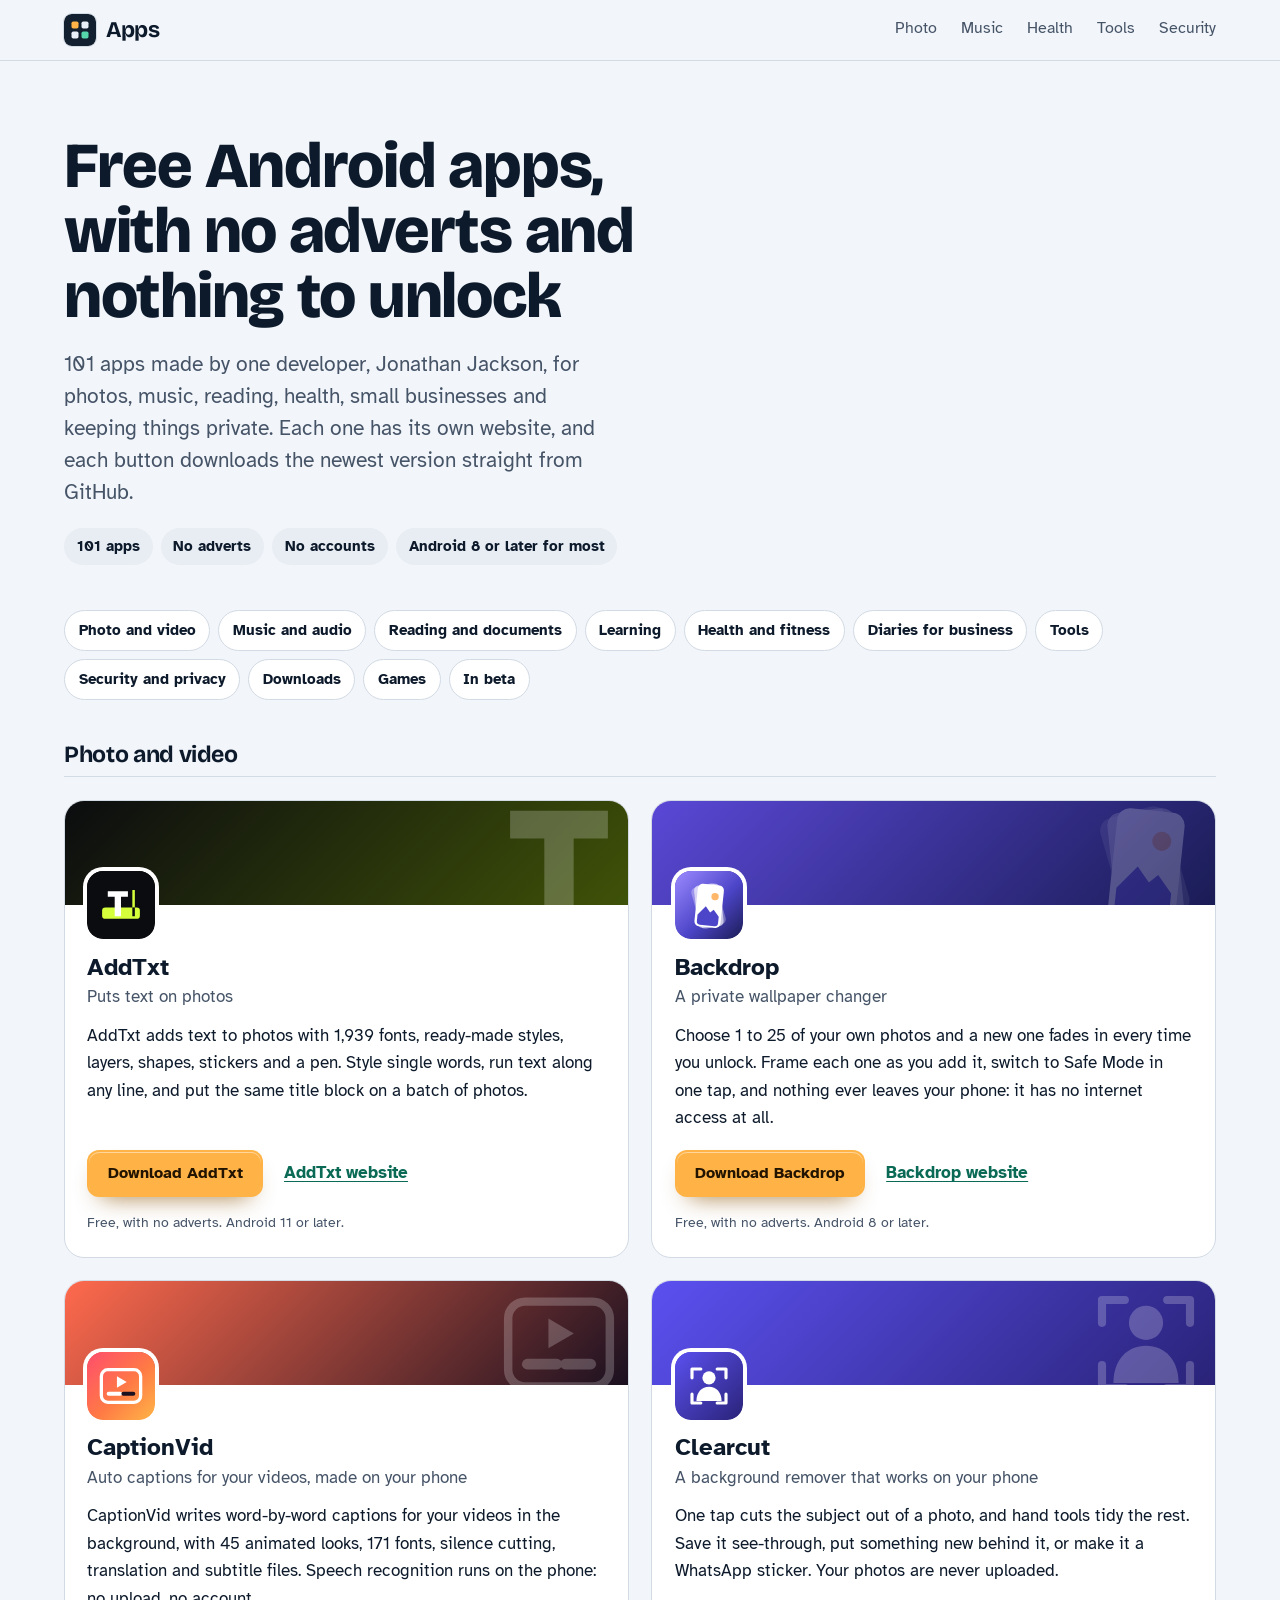
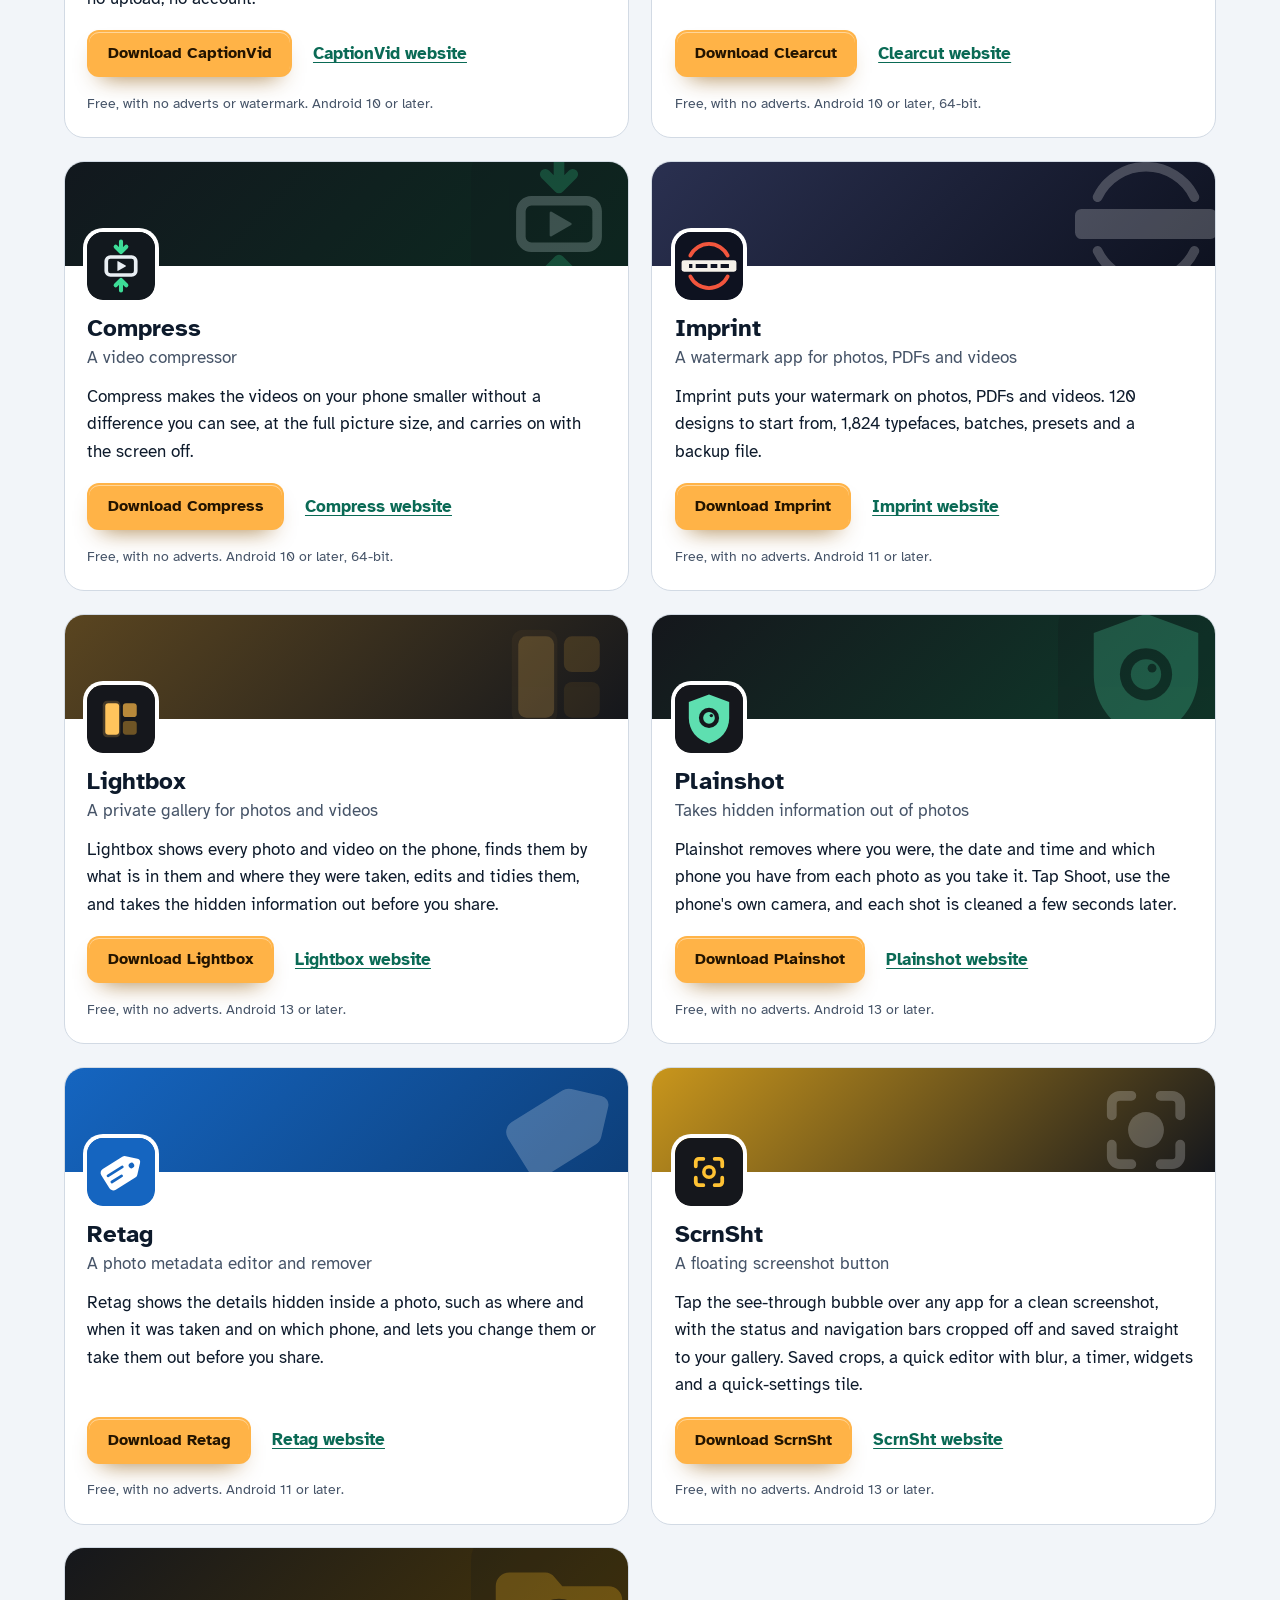
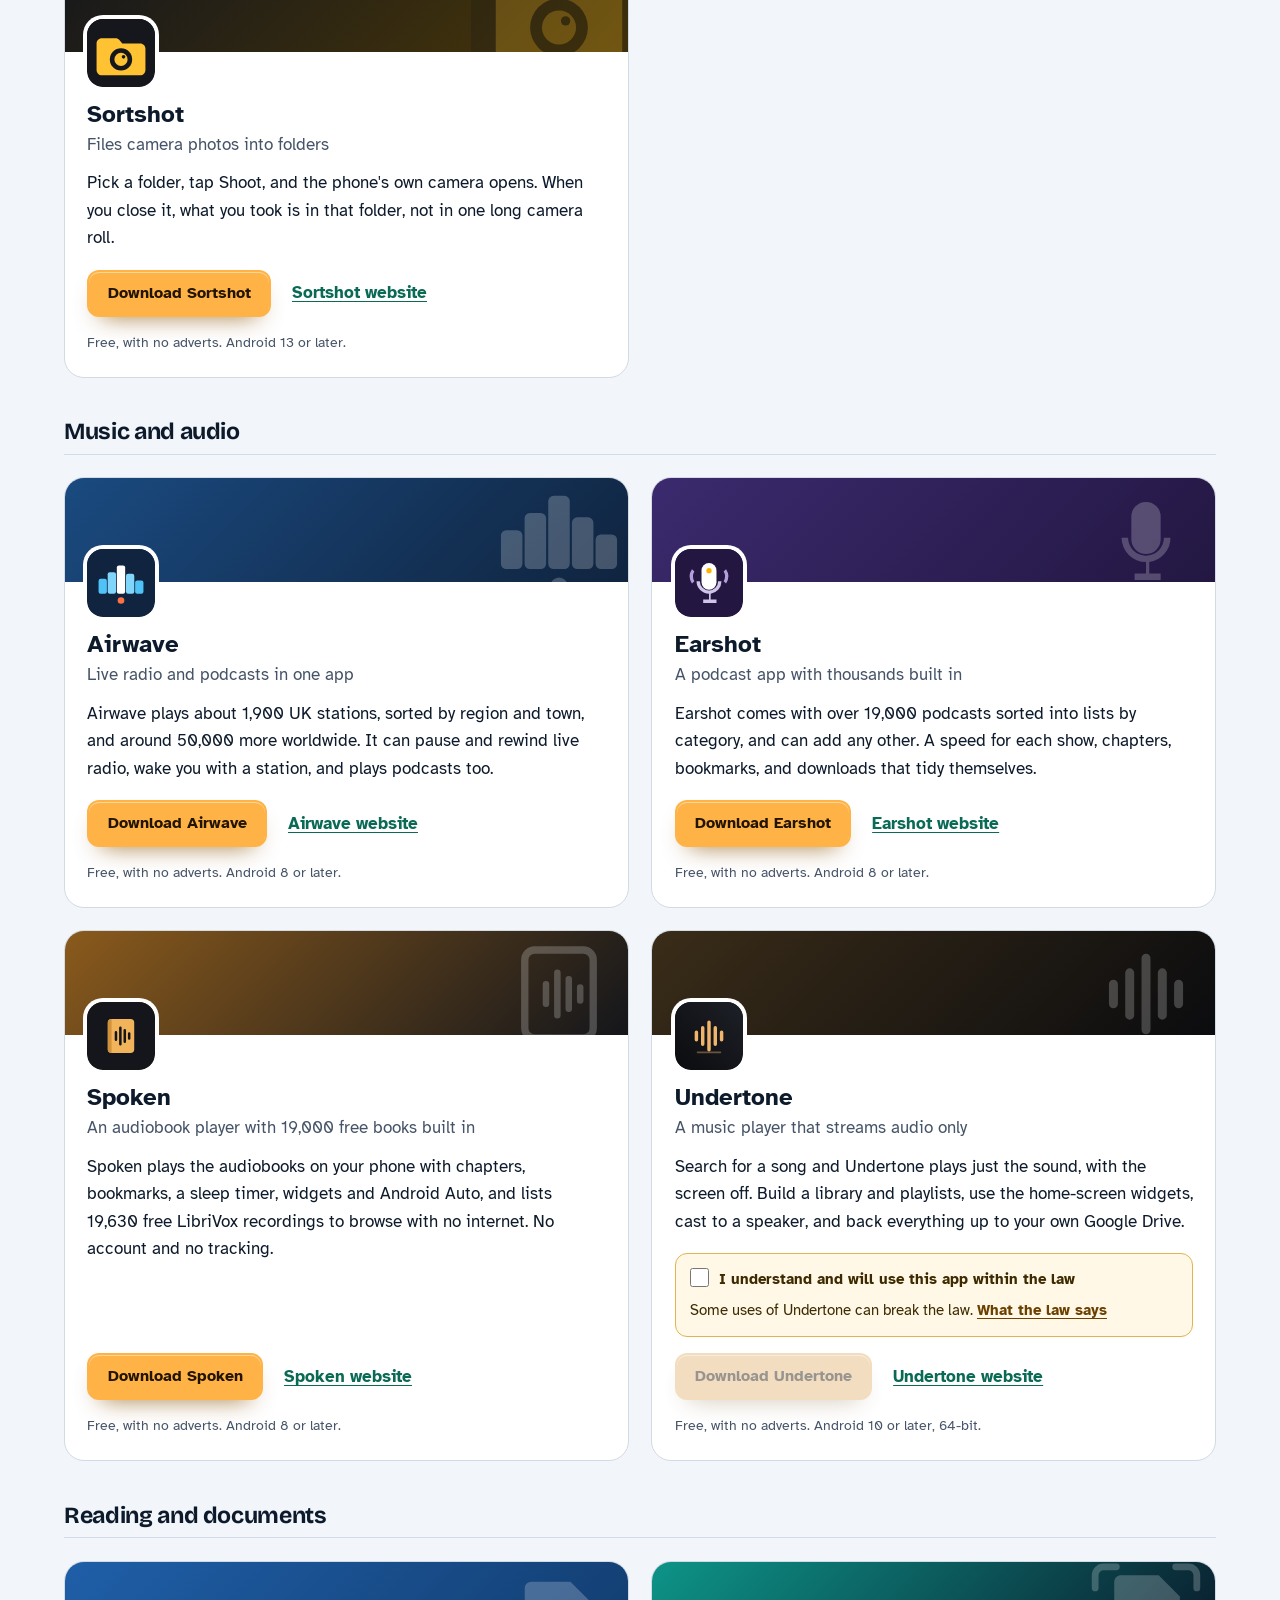
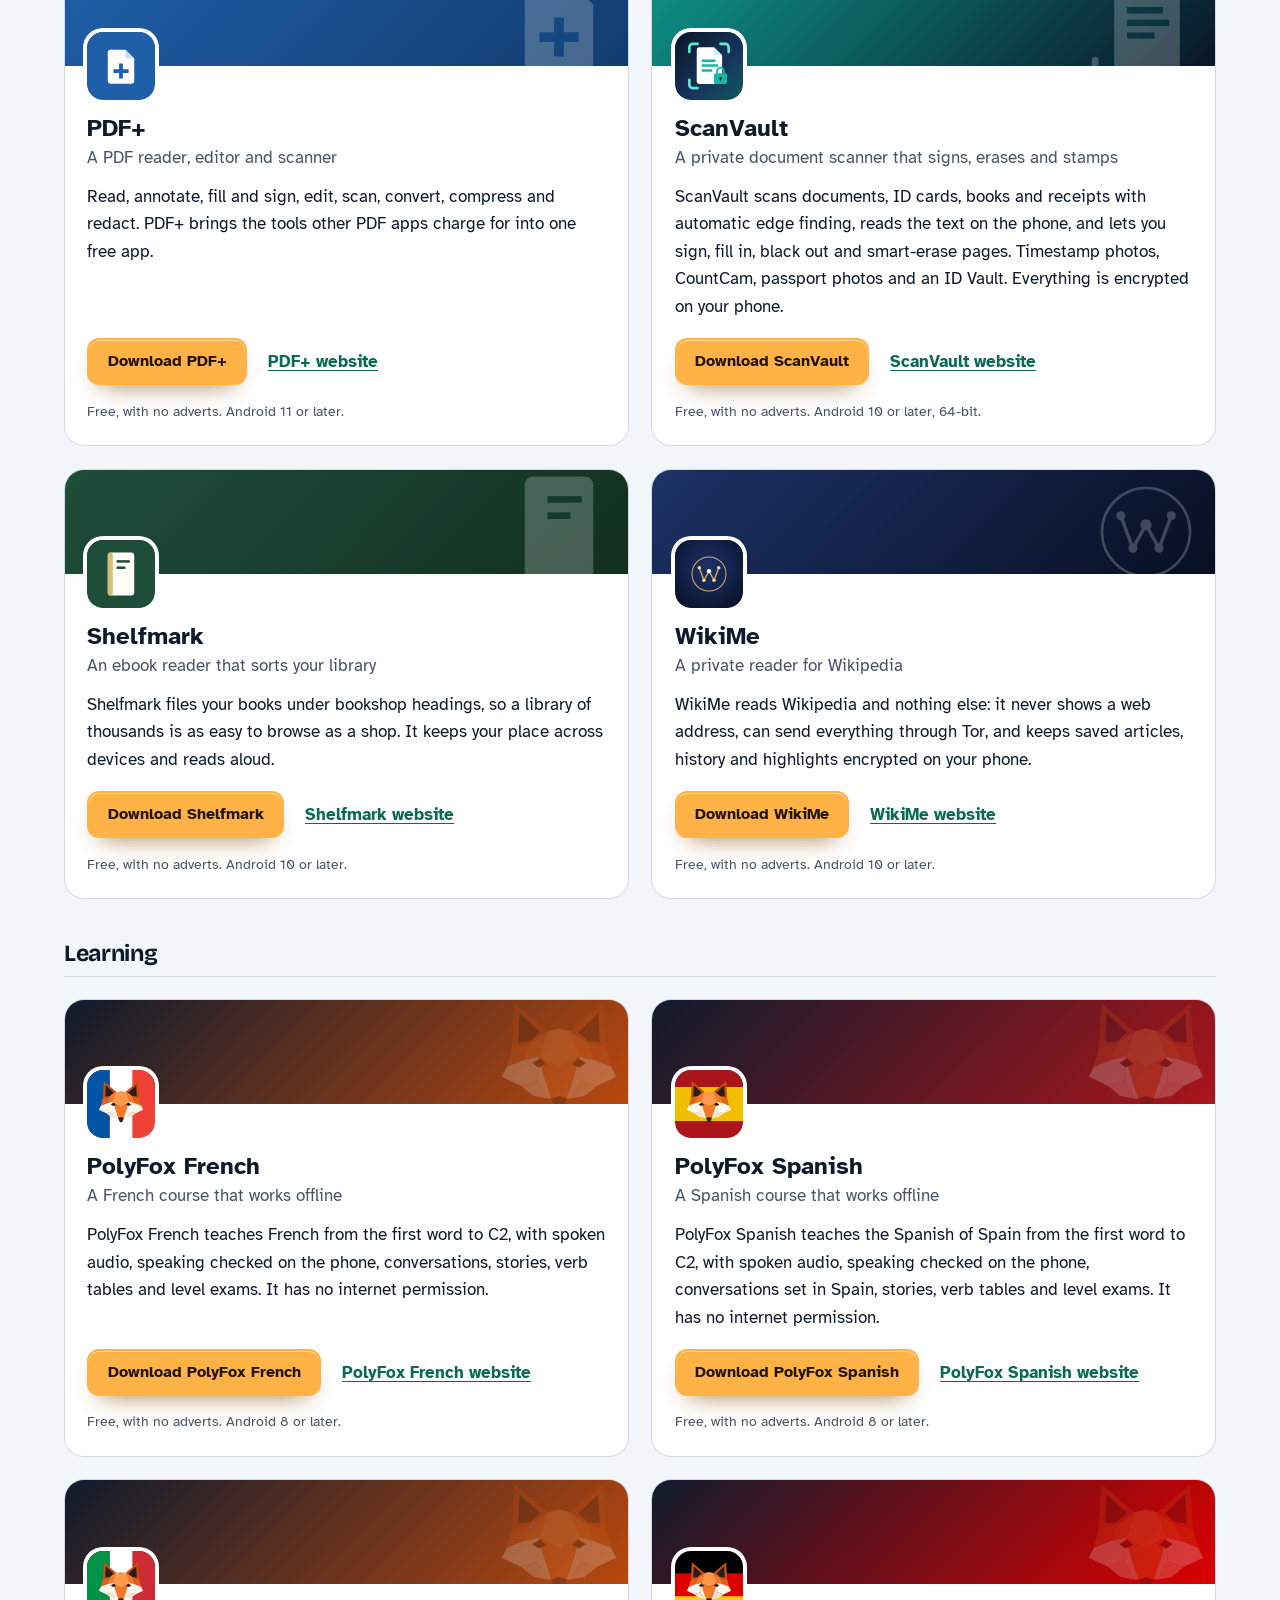
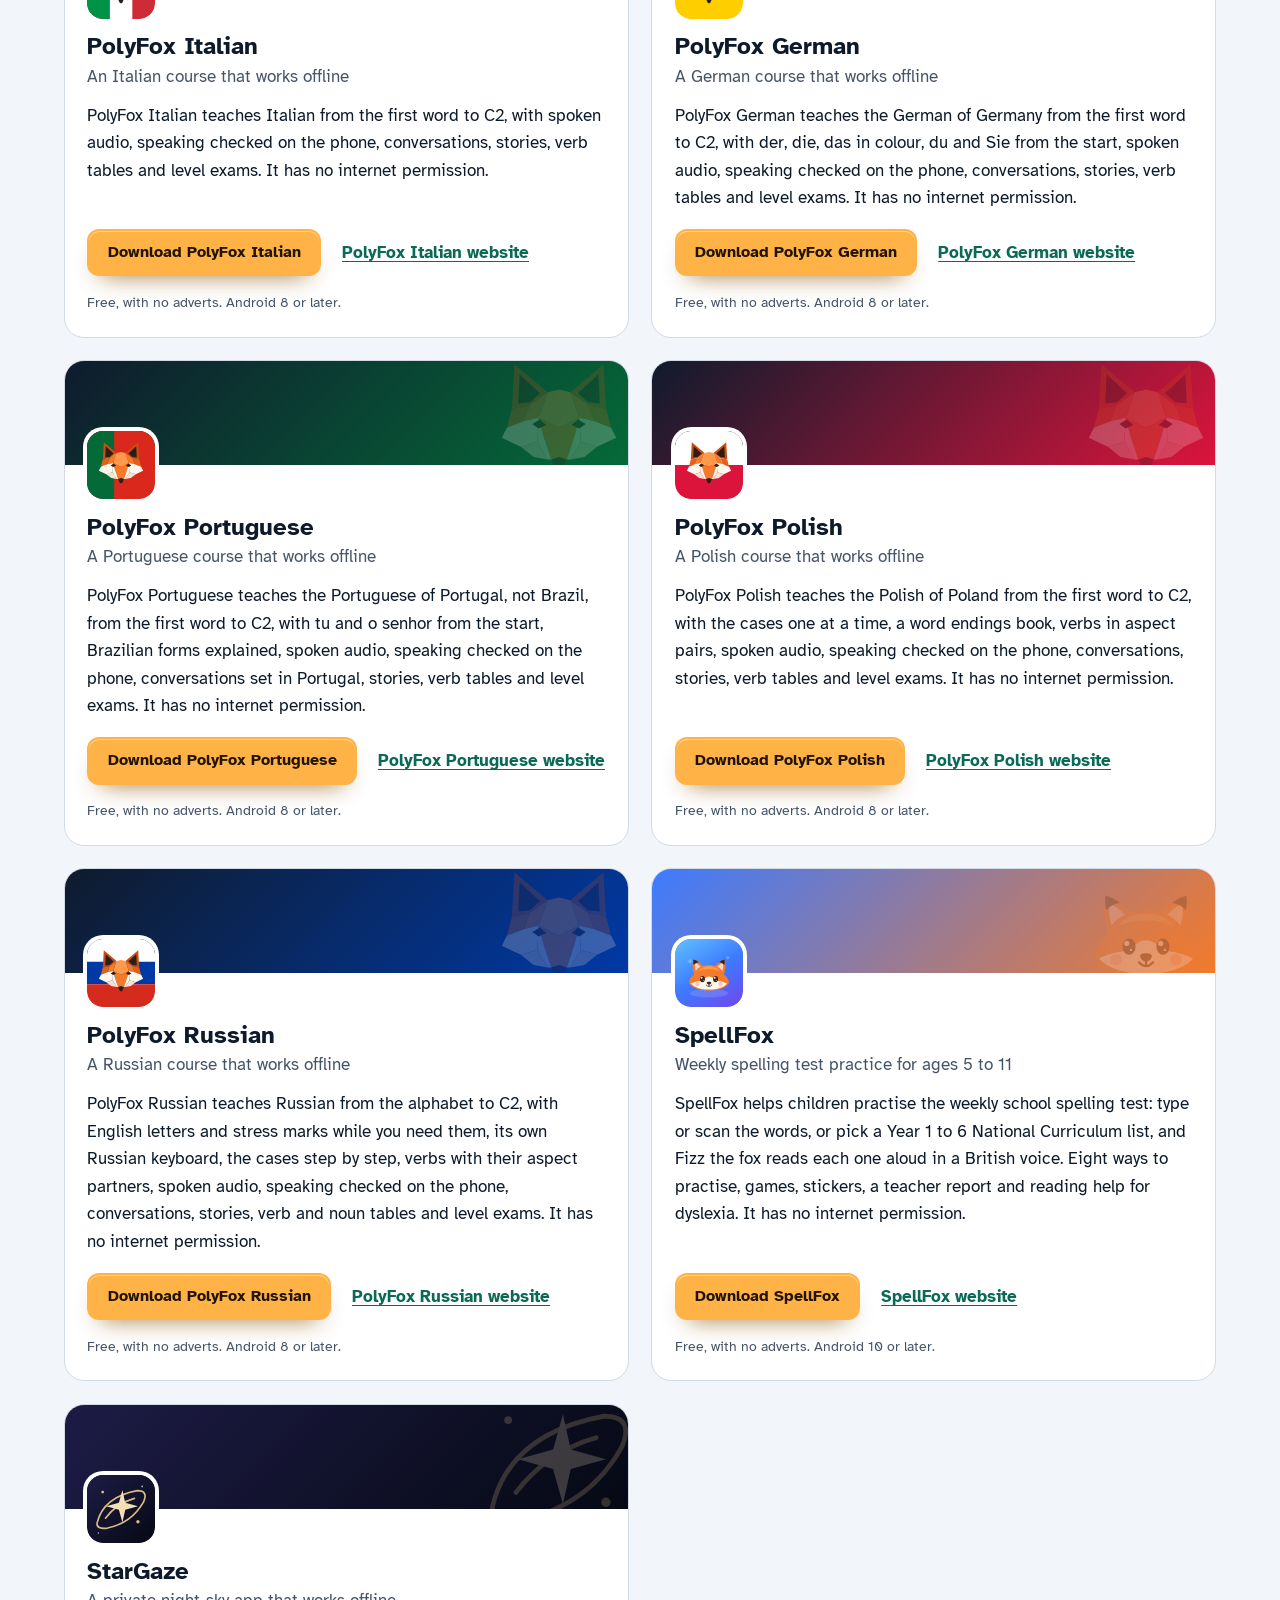
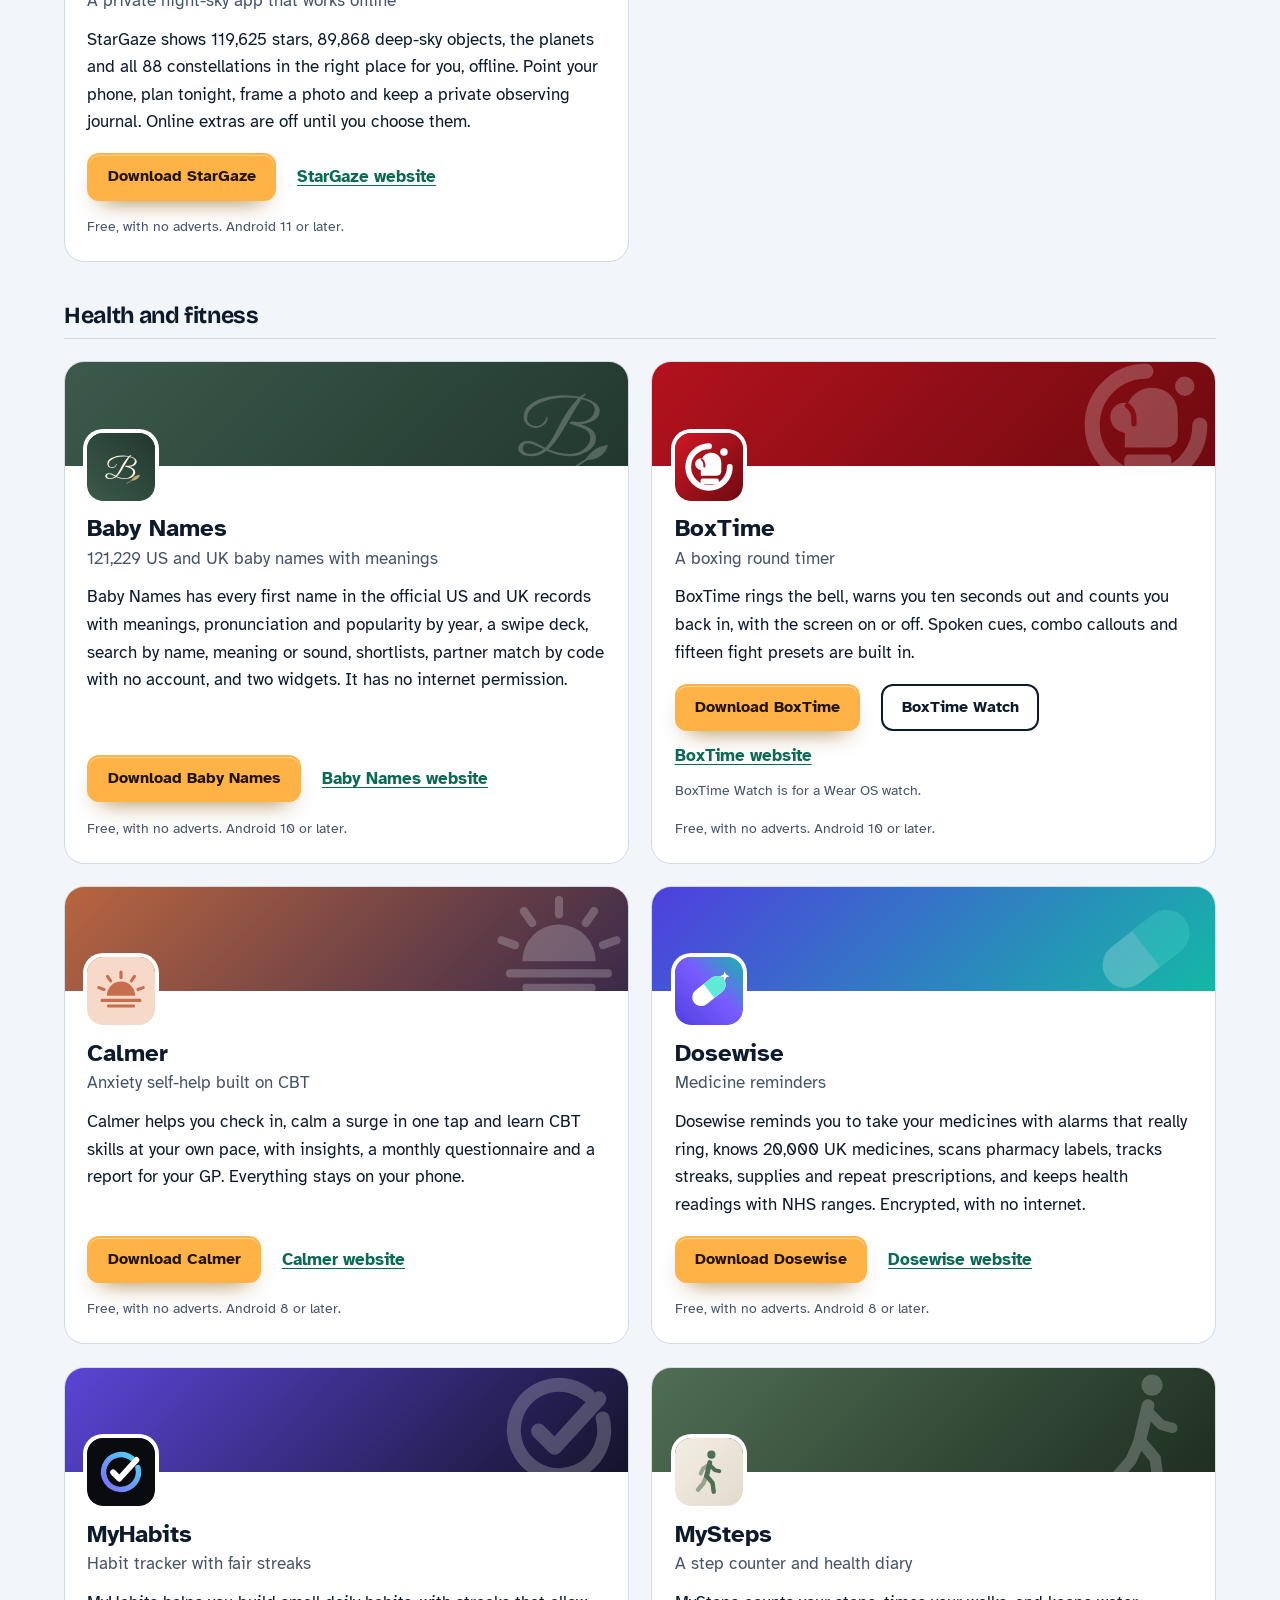
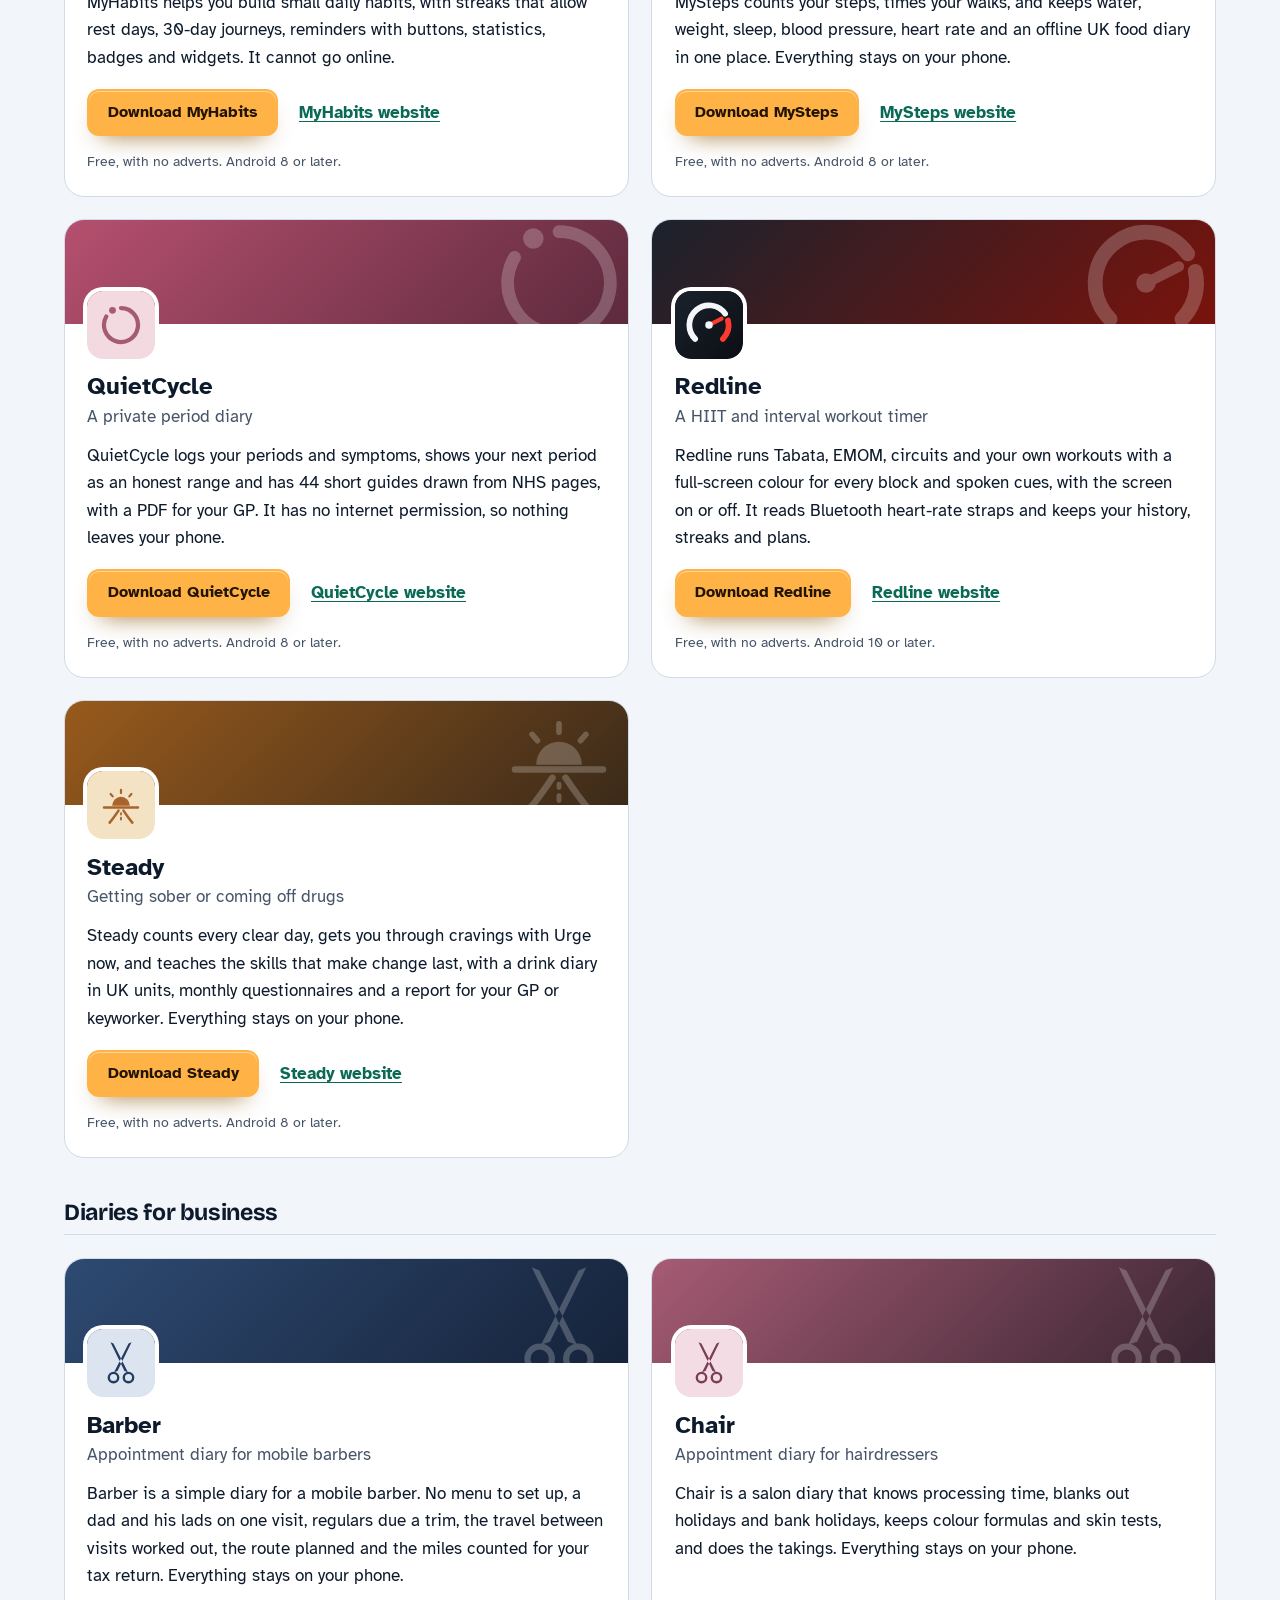
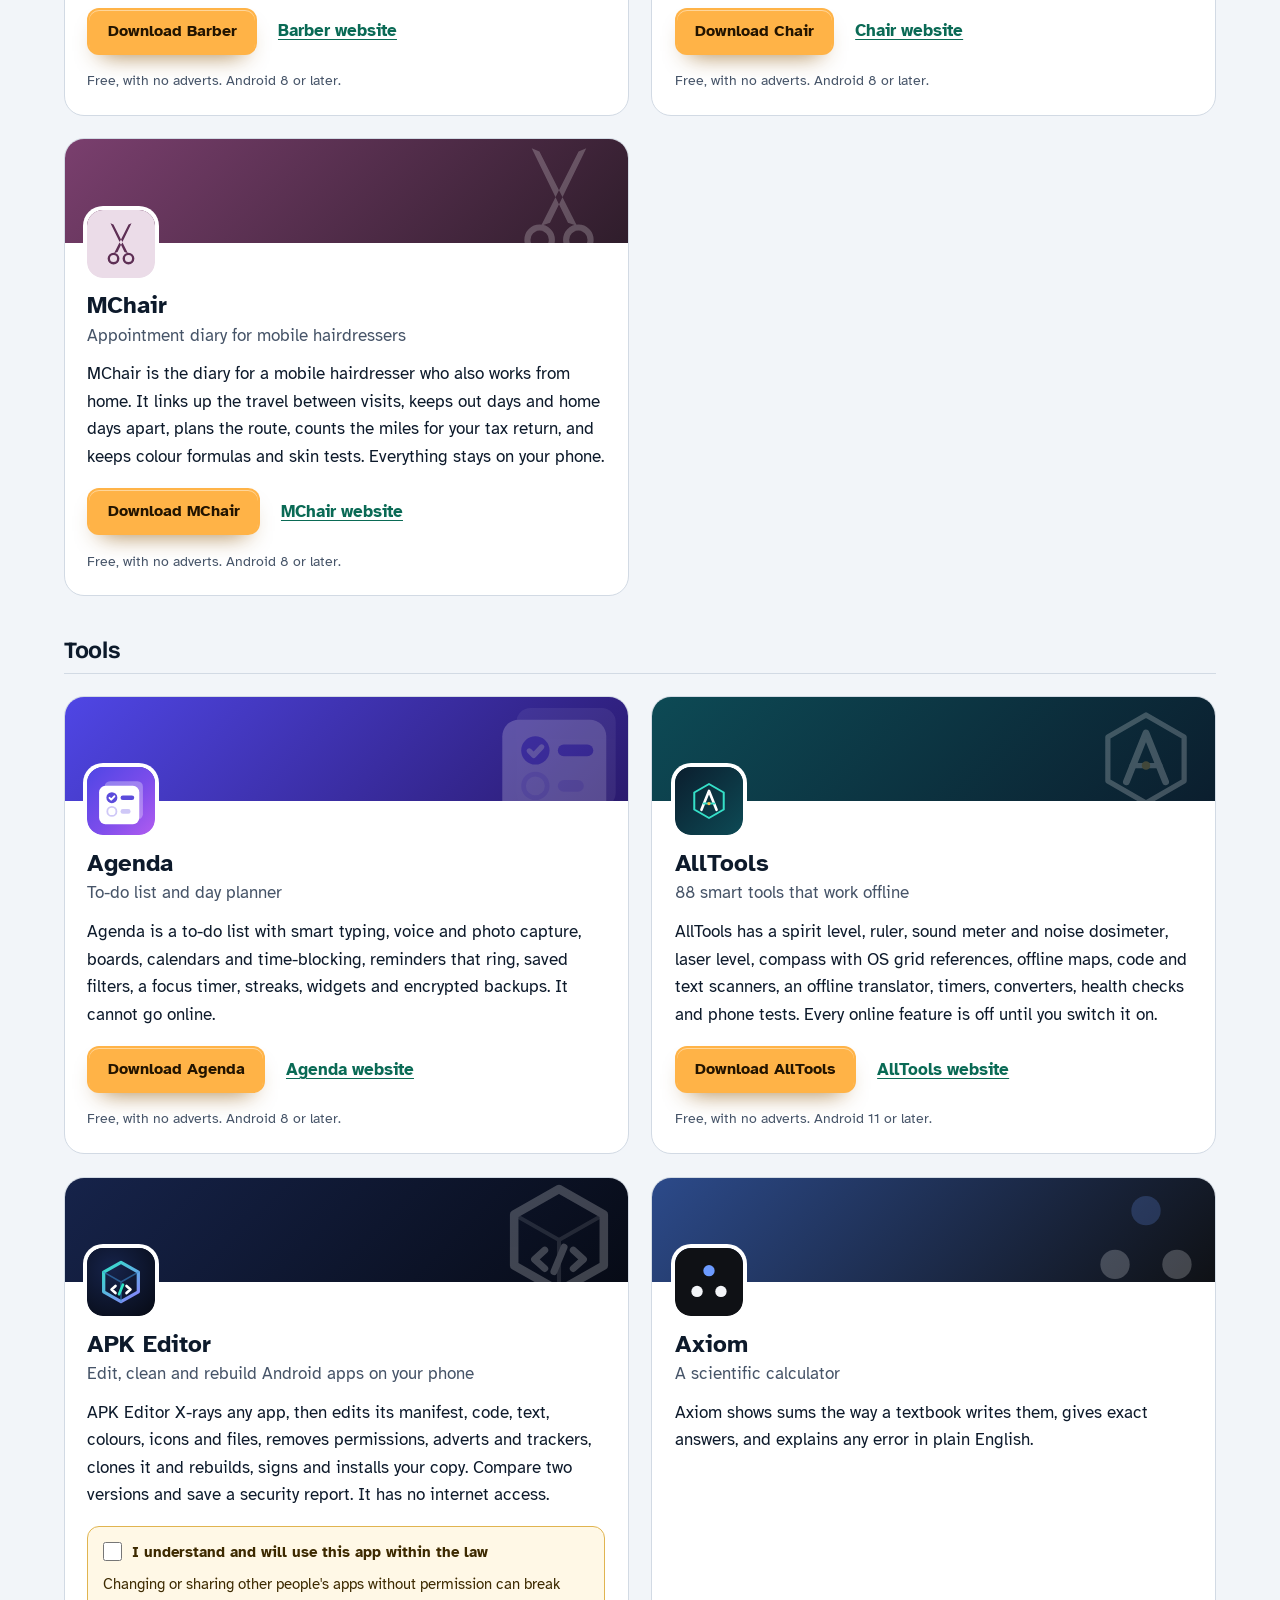
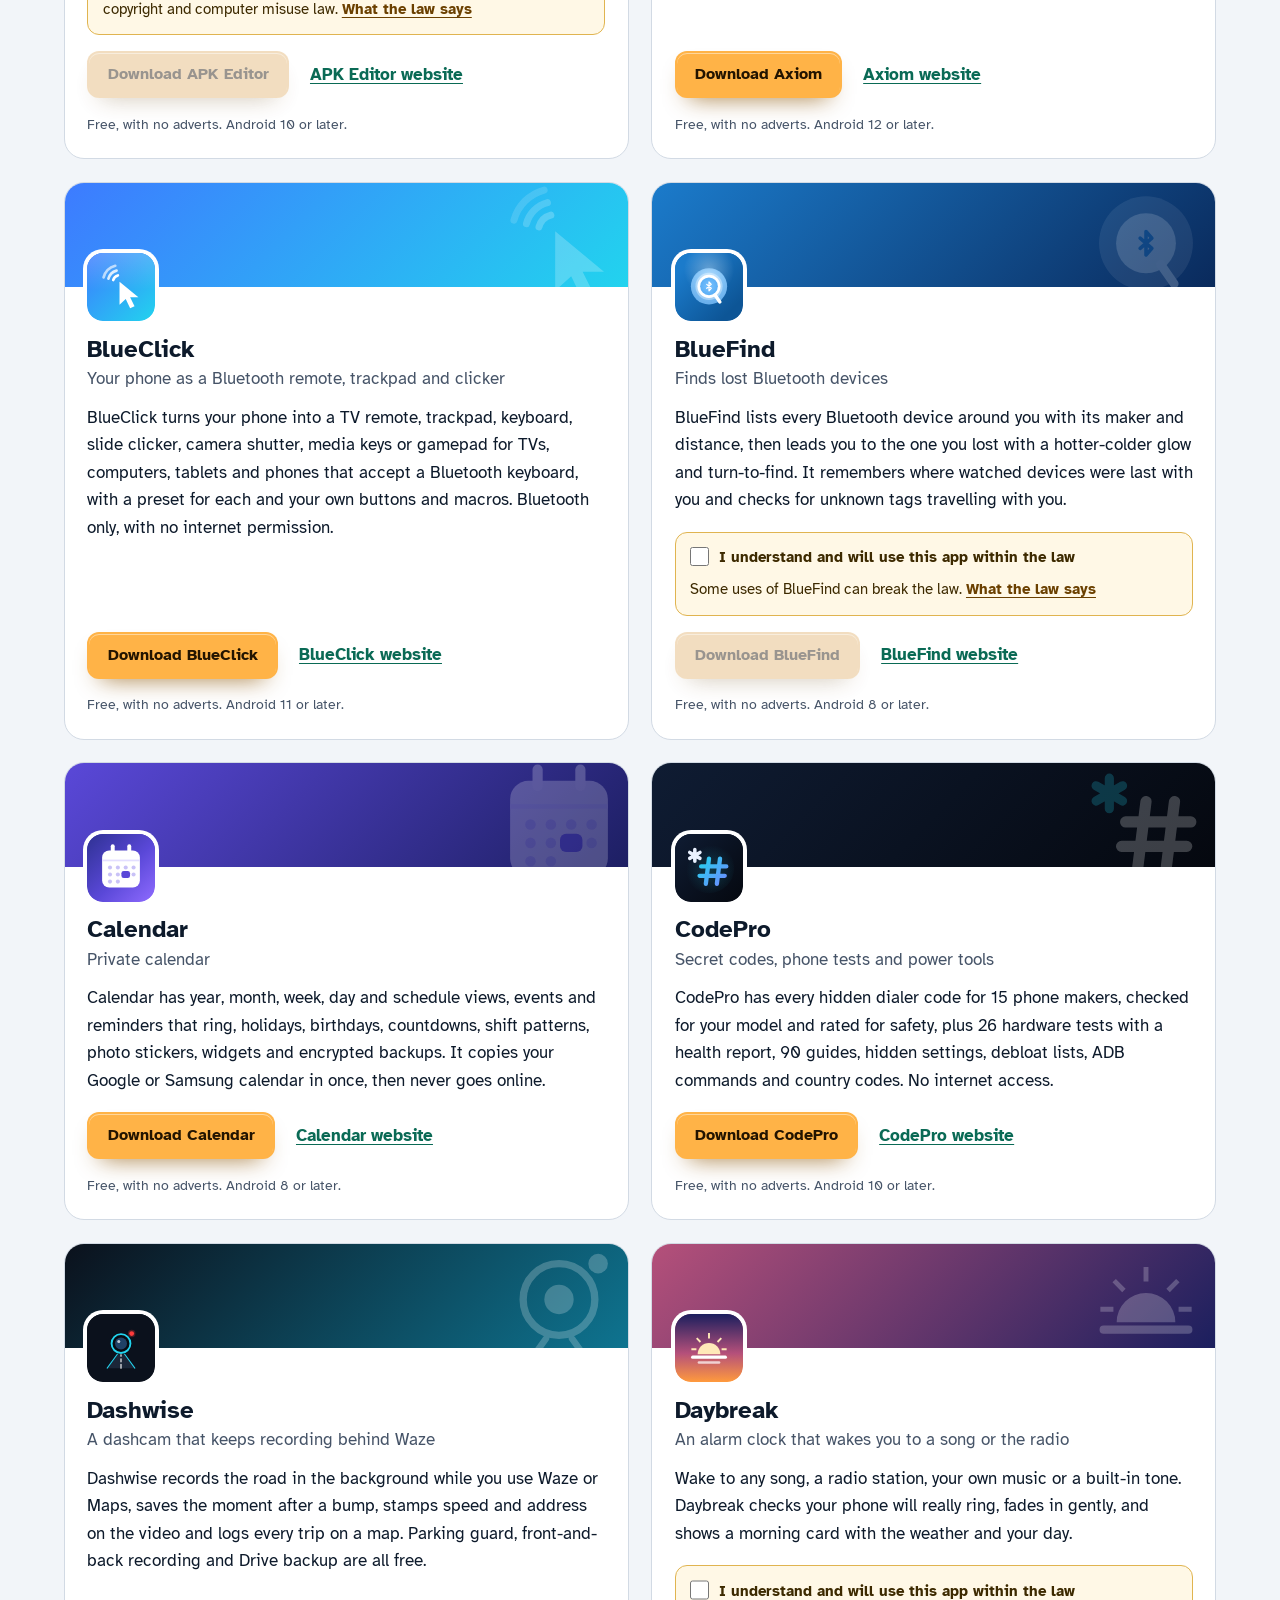
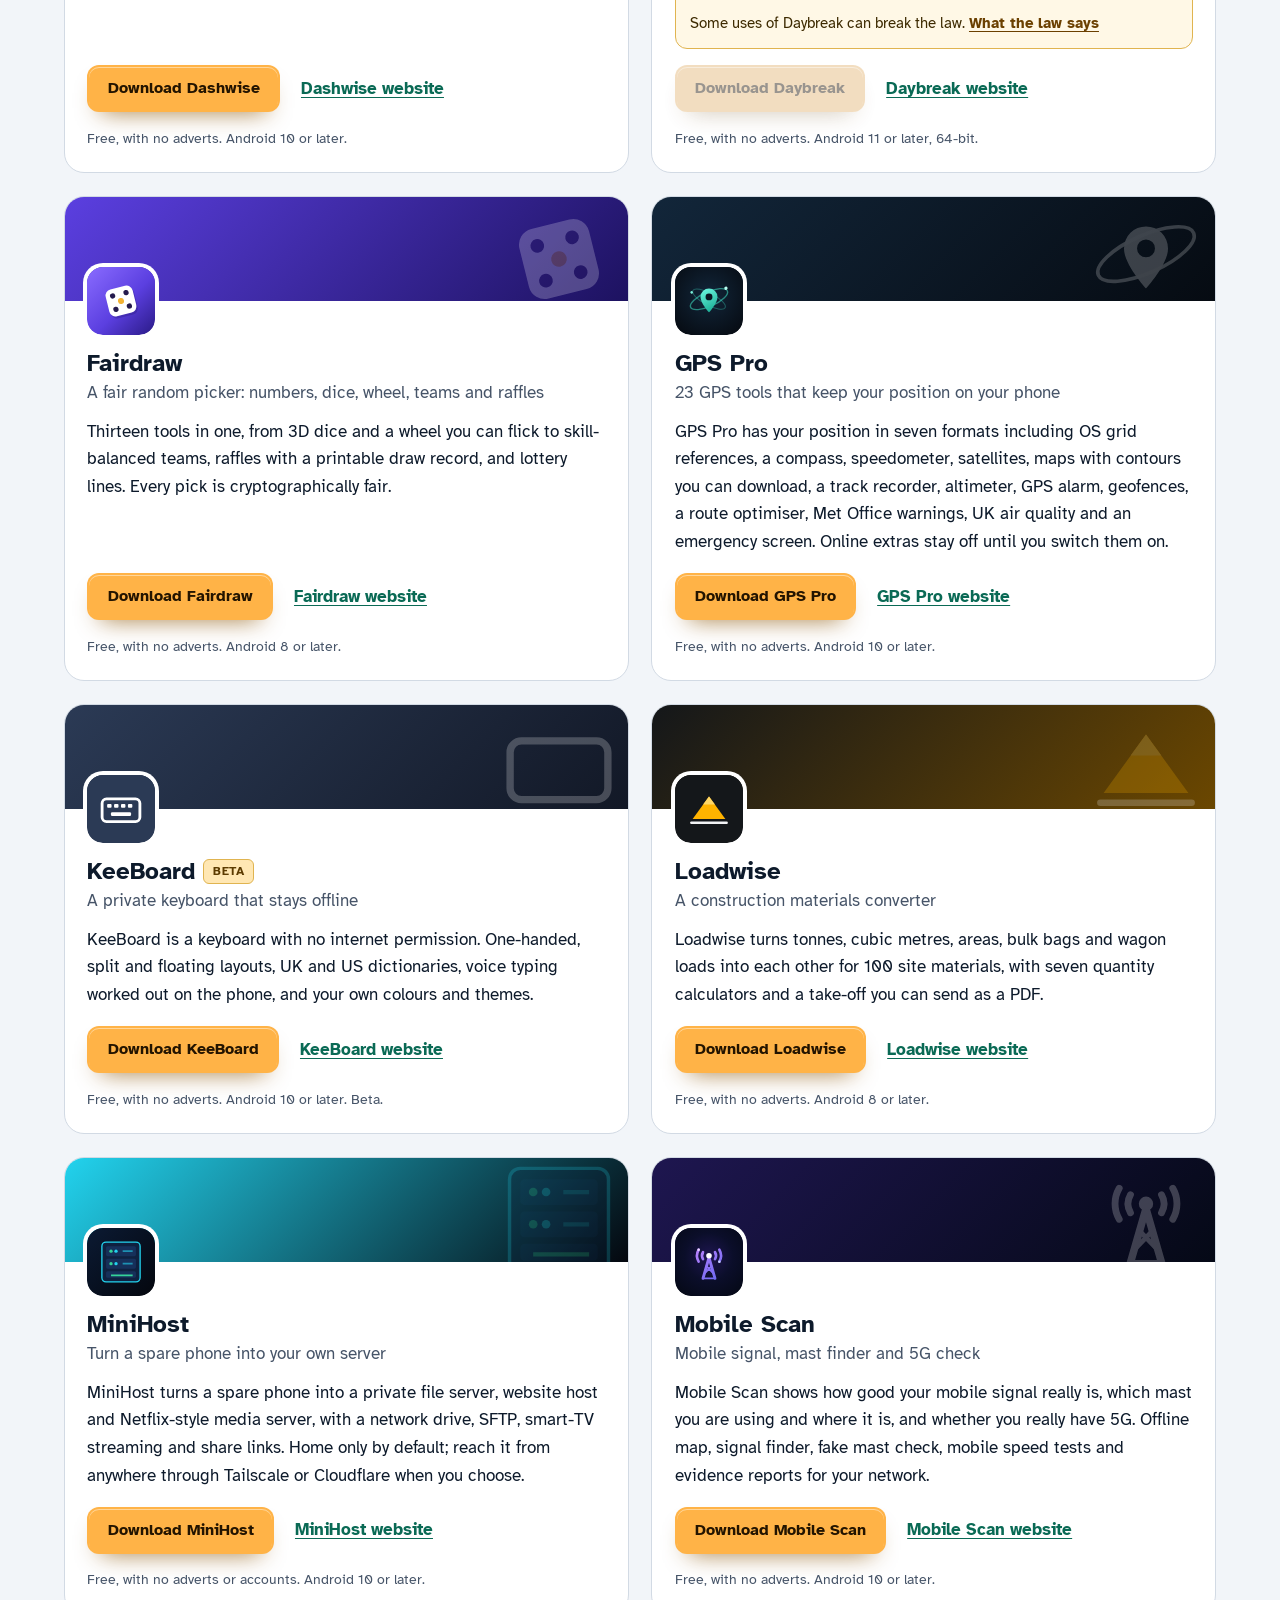
==== commit e55abe09: "Hub: 101 apps in the intro" ====
--- a/index.html
+++ b/index.html
@@ -35,7 +35,7 @@
 <main id="main">
 <div class="wrap hub-hero">
 <h1>Free Android apps, with no adverts and nothing to unlock</h1>
-<p class="lede">100 apps made by one developer, Jonathan Jackson, for photos, music, reading, health, small businesses and keeping things private. Each one has its own website, and each button downloads the newest version straight from GitHub.</p>
+<p class="lede">101 apps made by one developer, Jonathan Jackson, for photos, music, reading, health, small businesses and keeping things private. Each one has its own website, and each button downloads the newest version straight from GitHub.</p>
 <ul class="hub-facts"><li>101 apps</li><li>No adverts</li><li>No accounts</li><li>Android 8 or later for most</li></ul>
 </div>
 <div class="wrap hub-list">
